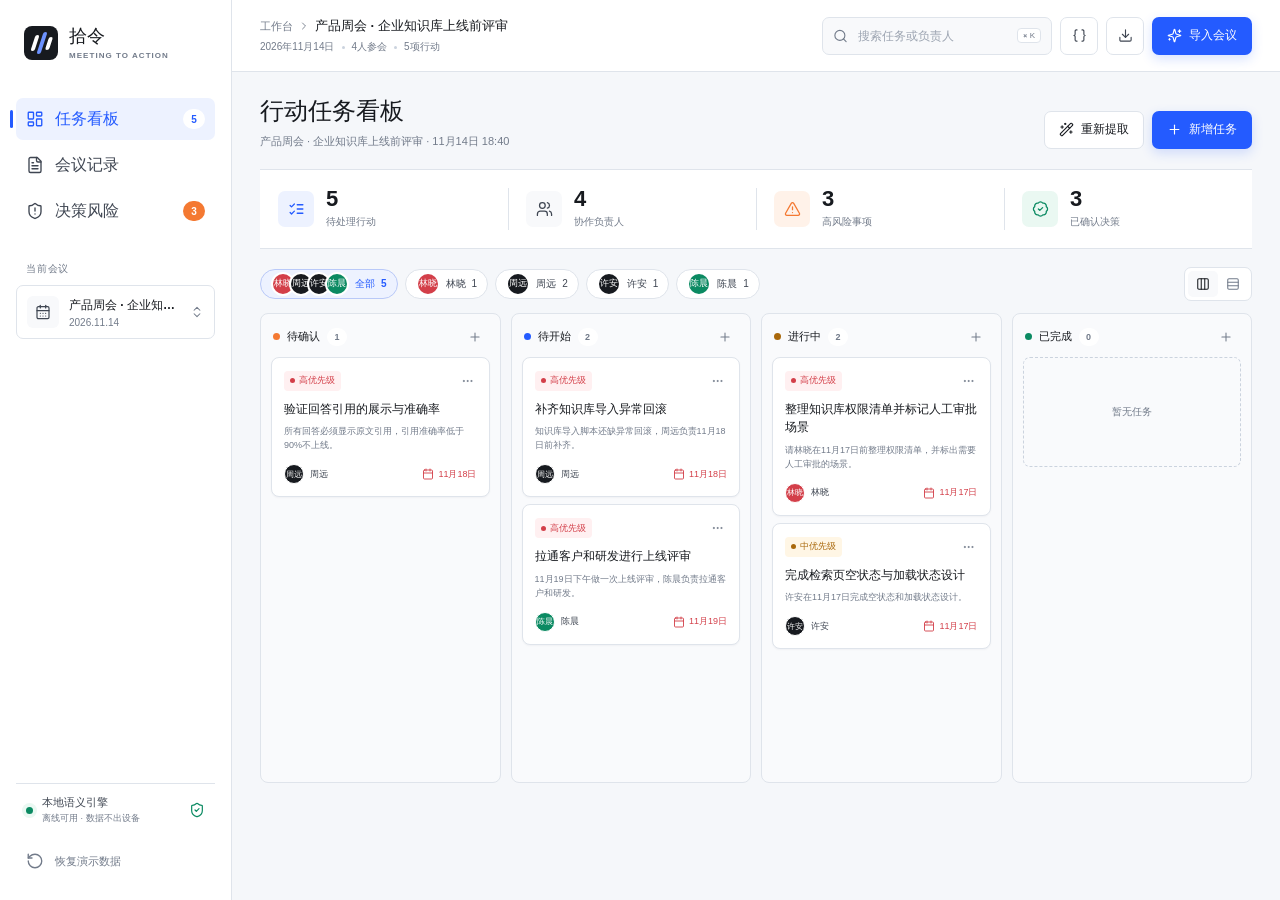
==== shiling_mobile.html @ 6771533a "feat: open source Shiling meeting-to-action demo" ====
<!DOCTYPE html>
<html lang="zh-CN">
<head>
  <meta charset="UTF-8">
  <meta name="viewport" content="width=device-width, initial-scale=1.0">
  <meta name="theme-color" content="#ffffff">
  <link rel="icon" href="data:,">
  <title>拾令 · 会议任务闭环</title>
  <style>
:root {
  --ink: #171a1f;
  --ink-soft: #3f4652;
  --muted: #727b8a;
  --line: #dfe4eb;
  --line-strong: #cbd3de;
  --paper: #ffffff;
  --canvas: #f5f7fa;
  --soft: #f8f9fb;
  --blue: #245bff;
  --blue-dark: #1645d6;
  --blue-soft: #edf2ff;
  --orange: #f47932;
  --orange-soft: #fff2e9;
  --green: #0b8a62;
  --green-soft: #eaf8f2;
  --red: #d33f49;
  --red-soft: #fff0f1;
  --amber: #a9680b;
  --amber-soft: #fff6e5;
  --shadow-sm: 0 1px 2px rgba(18, 24, 40, 0.04);
  --shadow-md: 0 12px 32px rgba(18, 24, 40, 0.10);
  --shadow-lg: 0 24px 64px rgba(18, 24, 40, 0.16);
  --radius: 8px;
  --sidebar-width: 232px;
  --topbar-height: 72px;
  font-family: "Microsoft YaHei UI", "Microsoft YaHei", "Segoe UI", sans-serif;
  color: var(--ink);
  background: var(--canvas);
  font-synthesis: none;
}

* {
  box-sizing: border-box;
}

html {
  min-width: 320px;
  background: var(--canvas);
}

body {
  margin: 0;
  min-height: 100vh;
  background: var(--canvas);
  color: var(--ink);
  overflow-x: hidden;
}

button,
input,
textarea,
select {
  font: inherit;
}

button {
  color: inherit;
}

button,
[draggable="true"] {
  -webkit-tap-highlight-color: transparent;
}

button:focus-visible,
input:focus-visible,
textarea:focus-visible,
select:focus-visible,
[tabindex]:focus-visible {
  outline: 3px solid rgba(36, 91, 255, 0.2);
  outline-offset: 2px;
}

svg {
  display: block;
  width: 18px;
  height: 18px;
  stroke-width: 1.8;
}

.app-shell {
  min-height: 100vh;
  display: grid;
  grid-template-columns: var(--sidebar-width) minmax(0, 1fr);
}

.sidebar {
  position: sticky;
  top: 0;
  z-index: 20;
  display: flex;
  flex-direction: column;
  height: 100vh;
  padding: 22px 16px 18px;
  background: var(--paper);
  border-right: 1px solid var(--line);
}

.brand {
  display: flex;
  align-items: center;
  gap: 11px;
  min-height: 42px;
  padding: 0 8px;
  animation: fade-rise 440ms ease both;
}

.brand strong {
  display: block;
  font-size: 18px;
  line-height: 1.2;
}

.brand small {
  display: block;
  margin-top: 3px;
  color: var(--muted);
  font-size: 8px;
  font-weight: 700;
  letter-spacing: 0.13em;
}

.brand-mark {
  position: relative;
  width: 34px;
  height: 34px;
  border-radius: 8px;
  background: var(--ink);
  overflow: hidden;
  flex: 0 0 34px;
}

.brand-mark span {
  position: absolute;
  display: block;
  width: 4px;
  border-radius: 2px;
  background: var(--paper);
  transform: skewX(-18deg);
}

.brand-mark span:nth-child(1) {
  left: 9px;
  top: 9px;
  height: 16px;
}

.brand-mark span:nth-child(2) {
  left: 16px;
  top: 6px;
  height: 22px;
  background: #6c92ff;
}

.brand-mark span:nth-child(3) {
  left: 23px;
  top: 11px;
  height: 13px;
}

.brand-mark.small {
  width: 28px;
  height: 28px;
  flex-basis: 28px;
}

.brand-mark.small span {
  width: 3px;
}

.brand-mark.small span:nth-child(1) {
  left: 7px;
  top: 7px;
  height: 14px;
}

.brand-mark.small span:nth-child(2) {
  left: 13px;
  top: 5px;
  height: 18px;
}

.brand-mark.small span:nth-child(3) {
  left: 19px;
  top: 9px;
  height: 11px;
}

.primary-nav {
  display: grid;
  gap: 4px;
  margin-top: 34px;
}

.nav-item,
.sidebar-action {
  position: relative;
  display: flex;
  align-items: center;
  gap: 11px;
  width: 100%;
  min-height: 42px;
  padding: 0 10px;
  border: 0;
  border-radius: 7px;
  background: transparent;
  color: var(--ink-soft);
  cursor: pointer;
  text-align: left;
  transition: background 160ms ease, color 160ms ease, transform 160ms ease;
  animation: fade-rise 440ms ease both;
}

.nav-item:nth-child(1) {
  animation-delay: 40ms;
}

.nav-item:nth-child(2) {
  animation-delay: 80ms;
}

.nav-item:nth-child(3) {
  animation-delay: 120ms;
}

.nav-item:hover,
.sidebar-action:hover {
  color: var(--ink);
  background: var(--soft);
}

.nav-item:active,
.sidebar-action:active {
  transform: scale(0.985);
}

.nav-item.is-active {
  color: var(--blue);
  background: var(--blue-soft);
  font-weight: 700;
}

.nav-item.is-active::before {
  content: "";
  position: absolute;
  left: -6px;
  top: 12px;
  bottom: 12px;
  width: 3px;
  border-radius: 2px;
  background: var(--blue);
}

.nav-count,
.nav-alert {
  margin-left: auto;
  min-width: 22px;
  height: 20px;
  padding: 0 6px;
  border-radius: 10px;
  display: grid;
  place-items: center;
  font-size: 10px;
  font-weight: 700;
}

.nav-count {
  background: var(--paper);
  color: var(--blue);
}

.nav-alert {
  color: var(--paper);
  background: var(--orange);
}

.nav-alert:empty,
.nav-alert[data-empty="true"] {
  display: none;
}

.sidebar-section {
  margin-top: 30px;
  animation: fade-rise 480ms 150ms ease both;
}

.section-label {
  padding: 0 10px;
  margin-bottom: 9px;
  color: var(--muted);
  font-size: 10px;
  font-weight: 700;
  letter-spacing: 0.08em;
}

.meeting-switcher {
  display: grid;
  grid-template-columns: auto minmax(0, 1fr) auto;
  align-items: center;
  gap: 10px;
  width: 100%;
  padding: 10px;
  border: 1px solid var(--line);
  border-radius: 7px;
  background: var(--paper);
  cursor: pointer;
  text-align: left;
  transition: border-color 160ms ease, box-shadow 160ms ease, transform 160ms ease;
}

.meeting-switcher:hover {
  border-color: var(--line-strong);
  box-shadow: var(--shadow-sm);
}

.meeting-switcher:active {
  transform: scale(0.985);
}

.meeting-switcher > svg {
  width: 14px;
  color: var(--muted);
}

.meeting-icon {
  display: grid;
  place-items: center;
  width: 32px;
  height: 32px;
  border-radius: 6px;
  background: var(--soft);
  color: var(--ink-soft);
}

.meeting-icon svg {
  width: 16px;
}

.meeting-switcher-copy {
  min-width: 0;
}

.meeting-switcher-copy strong,
.meeting-switcher-copy small {
  display: block;
  overflow: hidden;
  text-overflow: ellipsis;
  white-space: nowrap;
}

.meeting-switcher-copy strong {
  font-size: 12px;
}

.meeting-switcher-copy small {
  margin-top: 3px;
  color: var(--muted);
  font-size: 10px;
}

.sidebar-spacer {
  flex: 1;
}

.engine-status {
  display: grid;
  grid-template-columns: auto minmax(0, 1fr) auto;
  align-items: center;
  gap: 9px;
  padding: 11px 10px;
  border-top: 1px solid var(--line);
  color: var(--ink-soft);
  animation: fade-rise 480ms 190ms ease both;
}

.engine-status strong,
.engine-status small {
  display: block;
}

.engine-status strong {
  font-size: 11px;
}

.engine-status small {
  margin-top: 2px;
  color: var(--muted);
  font-size: 9px;
}

.engine-status > svg {
  width: 16px;
  color: var(--green);
}

.status-light {
  width: 7px;
  height: 7px;
  border-radius: 50%;
  background: var(--green);
  box-shadow: 0 0 0 4px var(--green-soft);
}

.sidebar-action {
  margin-top: 4px;
  color: var(--muted);
  font-size: 11px;
}

.workspace {
  min-width: 0;
  min-height: 100vh;
}

.topbar {
  position: sticky;
  top: 0;
  z-index: 18;
  display: flex;
  align-items: center;
  justify-content: space-between;
  gap: 20px;
  min-height: var(--topbar-height);
  padding: 0 28px;
  background: rgba(255, 255, 255, 0.96);
  border-bottom: 1px solid var(--line);
  backdrop-filter: blur(12px);
}

.mobile-brand {
  display: none;
  align-items: center;
  gap: 8px;
}

.topbar-meeting {
  min-width: 0;
}

.breadcrumb {
  display: flex;
  align-items: center;
  gap: 5px;
  min-width: 0;
  color: var(--muted);
  font-size: 11px;
}

.breadcrumb svg {
  width: 12px;
  height: 12px;
}

.breadcrumb strong {
  overflow: hidden;
  color: var(--ink);
  text-overflow: ellipsis;
  white-space: nowrap;
  font-size: 13px;
}

.meeting-meta {
  display: flex;
  align-items: center;
  gap: 7px;
  margin-top: 5px;
  color: var(--muted);
  font-size: 10px;
}

.meta-dot {
  width: 3px;
  height: 3px;
  border-radius: 50%;
  background: var(--line-strong);
}

.topbar-actions {
  display: flex;
  align-items: center;
  gap: 8px;
  flex: 0 0 auto;
}

.search-field {
  display: flex;
  align-items: center;
  gap: 8px;
  width: 230px;
  height: 38px;
  padding: 0 10px;
  border: 1px solid var(--line);
  border-radius: 7px;
  background: var(--soft);
  color: var(--muted);
  transition: width 180ms ease, border-color 160ms ease, background 160ms ease, box-shadow 160ms ease;
}

.search-field:focus-within {
  width: 270px;
  border-color: #aebfed;
  background: var(--paper);
  box-shadow: 0 0 0 3px rgba(36, 91, 255, 0.08);
}

.search-field svg {
  width: 15px;
  flex: 0 0 15px;
}

.search-field input {
  min-width: 0;
  flex: 1;
  border: 0;
  outline: 0;
  background: transparent;
  color: var(--ink);
  font-size: 12px;
}

.search-field input::placeholder {
  color: #9ca4b1;
}

.search-field kbd {
  padding: 2px 5px;
  border: 1px solid var(--line);
  border-radius: 4px;
  background: var(--paper);
  color: var(--muted);
  font-size: 8px;
  font-family: inherit;
}

.icon-button,
.primary-button,
.secondary-button,
.ghost-button,
.danger-button {
  display: inline-flex;
  align-items: center;
  justify-content: center;
  gap: 7px;
  min-height: 38px;
  border-radius: 7px;
  border: 1px solid transparent;
  cursor: pointer;
  transition: transform 150ms ease, background 160ms ease, color 160ms ease, border-color 160ms ease, box-shadow 160ms ease;
}

.icon-button {
  width: 38px;
  padding: 0;
  border-color: var(--line);
  background: var(--paper);
  color: var(--ink-soft);
}

.icon-button:hover {
  border-color: var(--line-strong);
  background: var(--soft);
}

.primary-button {
  padding: 0 14px;
  background: var(--blue);
  color: var(--paper);
  font-size: 12px;
  font-weight: 700;
  box-shadow: 0 4px 12px rgba(36, 91, 255, 0.18);
}

.primary-button:hover {
  background: var(--blue-dark);
  box-shadow: 0 6px 18px rgba(36, 91, 255, 0.22);
}

.secondary-button {
  padding: 0 14px;
  border-color: var(--line);
  background: var(--paper);
  color: var(--ink);
  font-size: 12px;
  font-weight: 700;
}

.secondary-button:hover {
  border-color: var(--line-strong);
  background: var(--soft);
}

.ghost-button {
  min-height: 34px;
  padding: 0 10px;
  background: transparent;
  color: var(--ink-soft);
  font-size: 11px;
}

.ghost-button:hover {
  background: var(--soft);
}

.danger-button {
  min-height: 34px;
  padding: 0 12px;
  border-color: #f0c9cd;
  background: var(--red-soft);
  color: var(--red);
  font-size: 11px;
  font-weight: 700;
}

.danger-button:hover {
  border-color: #e7aeb4;
}

.icon-button:active,
.primary-button:active,
.secondary-button:active,
.ghost-button:active,
.danger-button:active {
  transform: scale(0.96);
}

.icon-button svg,
.primary-button svg,
.secondary-button svg,
.ghost-button svg,
.danger-button svg {
  width: 15px;
  height: 15px;
}

.content {
  min-width: 0;
  padding: 24px 28px 38px;
}

.view {
  animation: view-enter 280ms ease both;
}

.page-heading {
  display: flex;
  align-items: flex-end;
  justify-content: space-between;
  gap: 18px;
  margin-bottom: 20px;
}

.page-title-group h1 {
  margin: 0;
  font-size: 24px;
  line-height: 1.28;
  letter-spacing: 0;
}

.page-title-group p {
  margin: 7px 0 0;
  color: var(--muted);
  font-size: 11px;
}

.page-actions {
  display: flex;
  align-items: center;
  gap: 8px;
}

.metrics-strip {
  display: grid;
  grid-template-columns: repeat(4, minmax(0, 1fr));
  margin-bottom: 18px;
  border-top: 1px solid var(--line);
  border-bottom: 1px solid var(--line);
  background: var(--paper);
  animation: fade-rise 360ms 40ms ease both;
}

.metric {
  position: relative;
  display: grid;
  grid-template-columns: auto minmax(0, 1fr);
  align-items: center;
  gap: 12px;
  min-height: 78px;
  padding: 14px 18px;
}

.metric + .metric::before {
  content: "";
  position: absolute;
  top: 18px;
  bottom: 18px;
  left: 0;
  width: 1px;
  background: var(--line);
}

.metric-icon {
  display: grid;
  place-items: center;
  width: 36px;
  height: 36px;
  border-radius: 7px;
  background: var(--soft);
  color: var(--ink-soft);
}

.metric-icon.blue {
  background: var(--blue-soft);
  color: var(--blue);
}

.metric-icon.orange {
  background: var(--orange-soft);
  color: var(--orange);
}

.metric-icon.green {
  background: var(--green-soft);
  color: var(--green);
}

.metric-icon svg {
  width: 17px;
}

.metric-value {
  display: block;
  font-size: 22px;
  line-height: 1;
  font-weight: 800;
}

.metric-label {
  display: block;
  margin-top: 5px;
  color: var(--muted);
  font-size: 10px;
}

.board-toolbar {
  display: flex;
  align-items: center;
  justify-content: space-between;
  gap: 14px;
  min-width: 0;
  margin-bottom: 12px;
  animation: fade-rise 360ms 80ms ease both;
}

.filter-row {
  display: flex;
  flex: 1 1 auto;
  align-items: center;
  gap: 7px;
  min-width: 0;
  width: 100%;
  max-width: 100%;
  overflow-x: auto;
  scrollbar-width: none;
}

.filter-row::-webkit-scrollbar {
  display: none;
}

.filter-chip {
  display: inline-flex;
  align-items: center;
  gap: 6px;
  min-height: 30px;
  padding: 0 10px;
  border: 1px solid var(--line);
  border-radius: 15px;
  background: var(--paper);
  color: var(--ink-soft);
  cursor: pointer;
  font-size: 10px;
  white-space: nowrap;
  transition: background 160ms ease, color 160ms ease, border-color 160ms ease, transform 160ms ease;
}

.filter-chip:hover {
  border-color: var(--line-strong);
  background: var(--soft);
}

.filter-chip.is-active {
  color: var(--blue);
  border-color: #b9c9f8;
  background: var(--blue-soft);
  font-weight: 700;
}

.filter-chip:active {
  transform: scale(0.97);
}

.avatar-stack {
  display: flex;
  align-items: center;
}

.avatar {
  display: inline-grid;
  place-items: center;
  width: 24px;
  height: 24px;
  border: 2px solid var(--paper);
  border-radius: 50%;
  color: var(--paper);
  font-size: 9px;
  font-weight: 800;
  flex: 0 0 24px;
}

.avatar + .avatar {
  margin-left: -6px;
}

.avatar.blue {
  background: var(--blue);
}

.avatar.ink {
  background: var(--ink);
}

.avatar.orange {
  background: var(--orange);
}

.avatar.green {
  background: var(--green);
}

.avatar.red {
  background: var(--red);
}

.toolbar-actions {
  display: flex;
  align-items: center;
  gap: 6px;
}

.mobile-task-search {
  display: none;
  align-items: center;
  gap: 7px;
  width: min(230px, 52vw);
  height: 34px;
  padding: 0 9px;
  border: 1px solid var(--line);
  border-radius: 6px;
  background: var(--paper);
  color: var(--muted);
}

.mobile-task-search svg {
  width: 14px;
  flex: 0 0 14px;
}

.mobile-task-search input {
  min-width: 0;
  width: 100%;
  border: 0;
  outline: 0;
  background: transparent;
  color: var(--ink);
  font-size: 10px;
}

.view-toggle {
  display: inline-flex;
  padding: 3px;
  border: 1px solid var(--line);
  border-radius: 7px;
  background: var(--paper);
}

.view-toggle button {
  display: grid;
  place-items: center;
  width: 30px;
  height: 26px;
  border: 0;
  border-radius: 5px;
  background: transparent;
  color: var(--muted);
  cursor: pointer;
  transition: background 160ms ease, color 160ms ease;
}

.view-toggle button.is-active {
  color: var(--ink);
  background: var(--soft);
}

.view-toggle svg {
  width: 14px;
  height: 14px;
}

.board {
  display: grid;
  grid-template-columns: repeat(4, minmax(220px, 1fr));
  gap: 10px;
  min-height: 470px;
  animation: fade-rise 380ms 100ms ease both;
}

.board.is-compact {
  grid-template-columns: 1fr;
}

.board-column {
  display: flex;
  flex-direction: column;
  min-width: 0;
  min-height: 470px;
  padding: 10px;
  border: 1px solid var(--line);
  border-radius: 8px;
  background: #f9fafc;
  transition: background 160ms ease, border-color 160ms ease, box-shadow 160ms ease;
}

.board-column.is-drop-target {
  border-color: #aebfed;
  background: var(--blue-soft);
  box-shadow: inset 0 0 0 1px #aebfed;
}

.column-head {
  display: flex;
  align-items: center;
  gap: 7px;
  min-height: 30px;
  padding: 0 2px 7px;
}

.column-dot {
  width: 7px;
  height: 7px;
  border-radius: 50%;
  background: var(--muted);
}

.column-dot.backlog {
  background: var(--orange);
}

.column-dot.todo {
  background: var(--blue);
}

.column-dot.doing {
  background: var(--amber);
}

.column-dot.done {
  background: var(--green);
}

.column-head strong {
  font-size: 11px;
}

.column-count {
  display: grid;
  place-items: center;
  min-width: 20px;
  height: 18px;
  padding: 0 5px;
  border-radius: 9px;
  background: var(--paper);
  color: var(--muted);
  font-size: 9px;
  font-weight: 700;
}

.column-add {
  display: grid;
  place-items: center;
  width: 26px;
  height: 26px;
  margin-left: auto;
  border: 0;
  border-radius: 5px;
  background: transparent;
  color: var(--muted);
  cursor: pointer;
  transition: background 160ms ease, color 160ms ease, transform 160ms ease;
}

.column-add:hover {
  color: var(--ink);
  background: var(--paper);
}

.column-add:active {
  transform: scale(0.92);
}

.column-add svg {
  width: 14px;
}

.task-list {
  display: grid;
  align-content: start;
  gap: 7px;
  min-height: 80px;
  flex: 1;
}

.task-card {
  position: relative;
  padding: 12px;
  border: 1px solid var(--line);
  border-radius: 8px;
  background: var(--paper);
  box-shadow: var(--shadow-sm);
  cursor: pointer;
  transition: transform 170ms ease, box-shadow 170ms ease, border-color 170ms ease, opacity 170ms ease;
  animation: task-in 260ms ease both;
}

.task-card:nth-child(2) {
  animation-delay: 35ms;
}

.task-card:nth-child(3) {
  animation-delay: 70ms;
}

.task-card:nth-child(4) {
  animation-delay: 105ms;
}

.task-card:hover {
  transform: translateY(-2px);
  border-color: #c5cfdd;
  box-shadow: 0 8px 20px rgba(18, 24, 40, 0.08);
}

.task-card:active {
  transform: scale(0.99);
}

.task-card.is-dragging {
  opacity: 0.4;
  transform: rotate(1deg) scale(0.985);
}

.task-card.is-done .task-title {
  color: var(--muted);
  text-decoration: line-through;
}

.task-topline {
  display: flex;
  align-items: center;
  justify-content: space-between;
  gap: 8px;
  margin-bottom: 8px;
}

.priority {
  display: inline-flex;
  align-items: center;
  gap: 4px;
  min-height: 20px;
  padding: 0 6px;
  border-radius: 4px;
  font-size: 9px;
  font-weight: 700;
}

.priority::before {
  content: "";
  width: 5px;
  height: 5px;
  border-radius: 50%;
  background: currentColor;
}

.priority.high {
  color: var(--red);
  background: var(--red-soft);
}

.priority.medium {
  color: var(--amber);
  background: var(--amber-soft);
}

.priority.low {
  color: var(--muted);
  background: var(--soft);
}

.task-menu {
  display: grid;
  place-items: center;
  width: 22px;
  height: 22px;
  border: 0;
  border-radius: 4px;
  background: transparent;
  color: var(--muted);
  cursor: pointer;
}

.task-menu:hover {
  background: var(--soft);
  color: var(--ink);
}

.task-menu svg {
  width: 13px;
}

.task-title {
  margin: 0;
  color: var(--ink);
  font-size: 12px;
  line-height: 1.55;
  font-weight: 700;
  transition: color 160ms ease;
}

.task-source {
  display: -webkit-box;
  overflow: hidden;
  margin: 7px 0 0;
  color: var(--muted);
  font-size: 9px;
  line-height: 1.55;
  -webkit-box-orient: vertical;
  -webkit-line-clamp: 2;
}

.task-footer {
  display: flex;
  align-items: center;
  justify-content: space-between;
  gap: 8px;
  margin-top: 11px;
}

.task-owner {
  display: inline-flex;
  align-items: center;
  gap: 6px;
  min-width: 0;
  color: var(--ink-soft);
  font-size: 9px;
  white-space: nowrap;
}

.task-owner .avatar {
  width: 20px;
  height: 20px;
  flex-basis: 20px;
  border-width: 1px;
  font-size: 8px;
}

.task-due {
  display: inline-flex;
  align-items: center;
  gap: 4px;
  color: var(--muted);
  font-size: 9px;
  white-space: nowrap;
}

.task-due.is-overdue {
  color: var(--red);
}

.task-due svg {
  width: 12px;
  height: 12px;
}

.empty-column {
  display: grid;
  place-items: center;
  min-height: 110px;
  padding: 16px;
  border: 1px dashed var(--line-strong);
  border-radius: 7px;
  color: var(--muted);
  font-size: 10px;
  text-align: center;
  transition: background 160ms ease, border-color 160ms ease;
}

.board-column.is-drop-target .empty-column {
  border-color: #9eb2ec;
  background: rgba(255, 255, 255, 0.62);
}

.meeting-layout {
  display: grid;
  grid-template-columns: minmax(0, 1.4fr) minmax(300px, 0.72fr);
  gap: 18px;
}

.record-panel,
.extract-panel,
.risk-panel {
  border: 1px solid var(--line);
  border-radius: 8px;
  background: var(--paper);
}

.record-panel {
  overflow: hidden;
}

.panel-head {
  display: flex;
  align-items: center;
  justify-content: space-between;
  gap: 12px;
  min-height: 54px;
  padding: 0 16px;
  border-bottom: 1px solid var(--line);
}

.panel-title {
  display: flex;
  align-items: center;
  gap: 8px;
  font-size: 12px;
  font-weight: 800;
}

.panel-title svg {
  width: 15px;
  color: var(--blue);
}

.panel-subtitle {
  color: var(--muted);
  font-size: 9px;
}

.transcript {
  max-height: 620px;
  overflow: auto;
  padding: 18px 20px 26px;
  scrollbar-color: #cfd6e2 transparent;
}

.transcript-line {
  position: relative;
  display: grid;
  grid-template-columns: 62px minmax(0, 1fr);
  gap: 14px;
  padding: 10px 0;
  border-bottom: 1px solid #eef1f5;
  animation: fade-rise 280ms ease both;
}

.transcript-line:last-child {
  border-bottom: 0;
}

.speaker {
  color: var(--blue);
  font-size: 10px;
  font-weight: 800;
}

.transcript-text {
  margin: 0;
  color: var(--ink-soft);
  font-size: 11px;
  line-height: 1.75;
}

.transcript-text mark {
  padding: 1px 3px;
  border-radius: 3px;
  background: var(--amber-soft);
  color: var(--ink);
}

.extract-stack {
  display: grid;
  gap: 12px;
}

.meeting-list {
  display: grid;
  gap: 8px;
}

.meeting-option {
  display: grid;
  grid-template-columns: auto minmax(0, 1fr) auto;
  align-items: center;
  gap: 11px;
  width: 100%;
  padding: 12px;
  border: 1px solid var(--line);
  border-radius: 7px;
  background: var(--paper);
  color: var(--ink);
  cursor: pointer;
  text-align: left;
  transition: border-color 160ms ease, background 160ms ease, transform 160ms ease;
}

.meeting-option:hover {
  border-color: #bdc9df;
  background: var(--soft);
}

.meeting-option:active {
  transform: scale(0.99);
}

.meeting-option.is-active {
  border-color: #b9c9f8;
  background: var(--blue-soft);
}

.meeting-option-icon {
  display: grid;
  place-items: center;
  width: 34px;
  height: 34px;
  border-radius: 7px;
  background: var(--soft);
  color: var(--ink-soft);
}

.meeting-option.is-active .meeting-option-icon {
  background: var(--paper);
  color: var(--blue);
}

.meeting-option-icon svg {
  width: 16px;
}

.meeting-option-copy {
  min-width: 0;
}

.meeting-option-copy strong,
.meeting-option-copy small {
  display: block;
}

.meeting-option-copy strong {
  overflow: hidden;
  font-size: 11px;
  text-overflow: ellipsis;
  white-space: nowrap;
}

.meeting-option-copy small {
  margin-top: 4px;
  color: var(--muted);
  font-size: 9px;
}

.meeting-option-count {
  color: var(--muted);
  font-size: 9px;
  white-space: nowrap;
}

.modal-loading {
  display: grid;
  place-items: center;
  min-height: 150px;
  color: var(--muted);
  font-size: 10px;
}

.modal-loading svg {
  width: 20px;
  height: 20px;
  margin-bottom: 8px;
  animation: spin 900ms linear infinite;
}

@keyframes spin {
  to {
    transform: rotate(360deg);
  }
}

.extract-panel {
  overflow: hidden;
}

.extract-list {
  display: grid;
  gap: 0;
}

.extract-item {
  display: grid;
  grid-template-columns: auto minmax(0, 1fr);
  gap: 10px;
  padding: 12px 14px;
  border-bottom: 1px solid #edf0f4;
}

.extract-item:last-child {
  border-bottom: 0;
}

.extract-icon {
  display: grid;
  place-items: center;
  width: 26px;
  height: 26px;
  border-radius: 6px;
  background: var(--soft);
  color: var(--ink-soft);
}

.extract-icon.decision {
  background: var(--blue-soft);
  color: var(--blue);
}

.extract-icon.risk {
  background: var(--orange-soft);
  color: var(--orange);
}

.extract-icon svg {
  width: 14px;
}

.extract-item strong {
  display: block;
  font-size: 10px;
  line-height: 1.55;
}

.extract-item p {
  margin: 4px 0 0;
  color: var(--muted);
  font-size: 9px;
  line-height: 1.55;
}

.risk-grid {
  display: grid;
  grid-template-columns: minmax(0, 1fr) minmax(0, 1fr);
  gap: 18px;
}

.risk-panel {
  overflow: hidden;
}

.risk-list,
.decision-list {
  display: grid;
  gap: 0;
}

.risk-entry,
.decision-entry {
  position: relative;
  padding: 15px 16px 15px 19px;
  border-bottom: 1px solid #edf0f4;
  animation: fade-rise 280ms ease both;
}

.risk-entry:last-child,
.decision-entry:last-child {
  border-bottom: 0;
}

.risk-entry::before,
.decision-entry::before {
  content: "";
  position: absolute;
  left: 0;
  top: 16px;
  bottom: 16px;
  width: 3px;
  border-radius: 2px;
  background: var(--line-strong);
}

.risk-entry.high::before {
  background: var(--red);
}

.risk-entry.medium::before {
  background: var(--orange);
}

.decision-entry::before {
  background: var(--blue);
}

.entry-top {
  display: flex;
  align-items: center;
  justify-content: space-between;
  gap: 10px;
}

.entry-top strong {
  font-size: 11px;
  line-height: 1.55;
}

.severity {
  flex: 0 0 auto;
  padding: 2px 6px;
  border-radius: 4px;
  font-size: 8px;
  font-weight: 800;
}

.severity.high {
  color: var(--red);
  background: var(--red-soft);
}

.severity.medium {
  color: var(--orange);
  background: var(--orange-soft);
}

.entry-source {
  margin: 7px 0 0;
  color: var(--muted);
  font-size: 9px;
  line-height: 1.6;
}

.entry-actions {
  display: flex;
  gap: 6px;
  margin-top: 9px;
}

.entry-actions .ghost-button {
  min-height: 28px;
  border: 1px solid var(--line);
  background: var(--paper);
  font-size: 9px;
}

.entry-actions .ghost-button:hover {
  border-color: var(--line-strong);
  background: var(--soft);
}

.modal-backdrop {
  position: fixed;
  inset: 0;
  z-index: 100;
  display: grid;
  place-items: center;
  padding: 18px;
  background: rgba(17, 22, 31, 0.46);
  backdrop-filter: blur(5px);
  animation: backdrop-in 180ms ease both;
}

.modal-backdrop.is-closing {
  animation: backdrop-out 160ms ease both;
}

.modal {
  width: min(720px, 100%);
  max-height: min(86vh, 820px);
  overflow: hidden;
  border: 1px solid var(--line);
  border-radius: 9px;
  background: var(--paper);
  box-shadow: var(--shadow-lg);
  animation: modal-in 240ms cubic-bezier(0.2, 0.8, 0.2, 1) both;
}

.modal.is-closing {
  animation: modal-out 150ms ease both;
}

.modal.small {
  width: min(520px, 100%);
}

.modal-head {
  display: flex;
  align-items: flex-start;
  justify-content: space-between;
  gap: 16px;
  padding: 20px 22px 16px;
  border-bottom: 1px solid var(--line);
}

.modal-head h2 {
  margin: 0;
  font-size: 17px;
  line-height: 1.35;
}

.modal-head p {
  margin: 6px 0 0;
  color: var(--muted);
  font-size: 10px;
  line-height: 1.55;
}

.modal-close {
  display: grid;
  place-items: center;
  width: 32px;
  height: 32px;
  border: 0;
  border-radius: 6px;
  background: var(--soft);
  color: var(--muted);
  cursor: pointer;
  transition: background 160ms ease, color 160ms ease, transform 160ms ease;
}

.modal-close:hover {
  color: var(--ink);
  background: #eef1f5;
}

.modal-close:active {
  transform: scale(0.92);
}

.modal-close svg {
  width: 16px;
}

.modal-body {
  max-height: calc(min(86vh, 820px) - 150px);
  overflow: auto;
  padding: 20px 22px;
}

.modal-foot {
  display: flex;
  align-items: center;
  justify-content: space-between;
  gap: 12px;
  padding: 14px 22px;
  border-top: 1px solid var(--line);
  background: #fbfcfd;
}

.modal-foot-actions {
  display: flex;
  align-items: center;
  gap: 8px;
}

.editor-grid {
  display: grid;
  grid-template-columns: repeat(2, minmax(0, 1fr));
  gap: 14px;
}

.field {
  display: grid;
  gap: 7px;
}

.field.full {
  grid-column: 1 / -1;
}

.field label,
.field-label {
  color: var(--ink-soft);
  font-size: 10px;
  font-weight: 700;
}

.field input,
.field select,
.field textarea {
  width: 100%;
  border: 1px solid var(--line);
  border-radius: 6px;
  background: var(--paper);
  color: var(--ink);
  font-size: 12px;
  transition: border-color 160ms ease, box-shadow 160ms ease, background 160ms ease;
}

.field input,
.field select {
  height: 40px;
  padding: 0 10px;
}

.field textarea {
  min-height: 100px;
  padding: 10px;
  resize: vertical;
  line-height: 1.65;
}

.field input:hover,
.field select:hover,
.field textarea:hover {
  border-color: var(--line-strong);
}

.field input:focus,
.field select:focus,
.field textarea:focus {
  border-color: #aebfed;
  outline: 0;
  box-shadow: 0 0 0 3px rgba(36, 91, 255, 0.08);
}

.import-dropzone {
  position: relative;
  display: grid;
  place-items: center;
  min-height: 90px;
  padding: 14px;
  border: 1px dashed var(--line-strong);
  border-radius: 7px;
  background: var(--soft);
  color: var(--muted);
  text-align: center;
  cursor: pointer;
  transition: background 160ms ease, border-color 160ms ease;
}

.import-dropzone:hover,
.import-dropzone.is-dragover {
  border-color: #9eb2ec;
  background: var(--blue-soft);
}

.import-dropzone input {
  position: absolute;
  inset: 0;
  width: 100%;
  height: 100%;
  opacity: 0;
  cursor: pointer;
}

.import-dropzone svg {
  width: 20px;
  height: 20px;
  margin: 0 auto 7px;
  color: var(--blue);
}

.import-dropzone strong {
  display: block;
  color: var(--ink);
  font-size: 11px;
}

.import-dropzone small {
  display: block;
  margin-top: 4px;
  font-size: 9px;
}

.transcript-input {
  min-height: 260px !important;
  background: #fbfcfd !important;
  font-family: "Microsoft YaHei UI", "Microsoft YaHei", sans-serif !important;
  font-size: 11px !important;
  line-height: 1.75 !important;
}

.processing {
  display: grid;
  gap: 10px;
  padding: 18px 0 4px;
}

.processing-step {
  display: flex;
  align-items: center;
  gap: 10px;
  color: var(--muted);
  font-size: 10px;
  opacity: 0.4;
  transform: translateY(4px);
  transition: opacity 180ms ease, transform 180ms ease, color 180ms ease;
}

.processing-step.is-active,
.processing-step.is-complete {
  opacity: 1;
  transform: translateY(0);
}

.processing-step.is-active {
  color: var(--blue);
}

.processing-step.is-complete {
  color: var(--green);
}

.processing-dot {
  display: grid;
  place-items: center;
  width: 20px;
  height: 20px;
  border: 1px solid currentColor;
  border-radius: 50%;
  flex: 0 0 20px;
}

.processing-dot svg {
  width: 12px;
}

.processing-step.is-active .processing-dot {
  animation: pulse-ring 1.1s ease-in-out infinite;
}

.toast-region {
  position: fixed;
  right: 20px;
  bottom: 20px;
  z-index: 140;
  display: grid;
  gap: 8px;
  pointer-events: none;
}

.toast {
  display: flex;
  align-items: center;
  gap: 9px;
  min-width: 240px;
  max-width: 360px;
  padding: 11px 13px;
  border: 1px solid var(--line);
  border-radius: 7px;
  background: var(--ink);
  color: var(--paper);
  box-shadow: var(--shadow-md);
  font-size: 11px;
  animation: toast-in 220ms ease both;
}

.toast.is-closing {
  animation: toast-out 170ms ease both;
}

.toast svg {
  width: 15px;
  color: #8fe0c1;
  flex: 0 0 15px;
}

.mobile-nav {
  display: none;
}

.icon-fallback {
  display: inline-block;
  width: 16px;
  height: 16px;
  border: 1px solid currentColor;
  border-radius: 3px;
}

@keyframes view-enter {
  from {
    opacity: 0;
    transform: translateY(8px);
  }
  to {
    opacity: 1;
    transform: translateY(0);
  }
}

@keyframes fade-rise {
  from {
    opacity: 0;
    transform: translateY(6px);
  }
  to {
    opacity: 1;
    transform: translateY(0);
  }
}

@keyframes task-in {
  from {
    opacity: 0;
    transform: translateY(7px) scale(0.99);
  }
  to {
    opacity: 1;
    transform: translateY(0) scale(1);
  }
}

@keyframes modal-in {
  from {
    opacity: 0;
    transform: translateY(14px) scale(0.985);
  }
  to {
    opacity: 1;
    transform: translateY(0) scale(1);
  }
}

@keyframes modal-out {
  from {
    opacity: 1;
    transform: translateY(0) scale(1);
  }
  to {
    opacity: 0;
    transform: translateY(8px) scale(0.99);
  }
}

@keyframes backdrop-in {
  from {
    opacity: 0;
  }
  to {
    opacity: 1;
  }
}

@keyframes backdrop-out {
  from {
    opacity: 1;
  }
  to {
    opacity: 0;
  }
}

@keyframes toast-in {
  from {
    opacity: 0;
    transform: translateY(8px);
  }
  to {
    opacity: 1;
    transform: translateY(0);
  }
}

@keyframes toast-out {
  from {
    opacity: 1;
    transform: translateY(0);
  }
  to {
    opacity: 0;
    transform: translateY(7px);
  }
}

@keyframes pulse-ring {
  0%,
  100% {
    box-shadow: 0 0 0 0 rgba(36, 91, 255, 0.12);
  }
  50% {
    box-shadow: 0 0 0 5px rgba(36, 91, 255, 0.08);
  }
}

@media (max-width: 1180px) {
  :root {
    --sidebar-width: 210px;
  }

  .topbar {
    padding: 0 20px;
  }

  .content {
    padding: 20px;
  }

  .search-field {
    width: 190px;
  }

  .search-field:focus-within {
    width: 220px;
  }

  .board {
    grid-template-columns: repeat(4, minmax(200px, 1fr));
    overflow-x: auto;
    padding-bottom: 8px;
  }
}

@media (max-width: 900px) {
  body {
    padding-bottom: 66px;
  }

  .app-shell {
    display: block;
  }

  .sidebar {
    display: none;
  }

  .workspace {
    min-height: calc(100vh - 66px);
  }

  .topbar {
    min-height: 62px;
    padding: 10px 16px;
    flex-wrap: wrap;
  }

  .mobile-brand {
    display: flex;
  }

  .topbar-meeting {
    order: 3;
    width: 100%;
  }

  .breadcrumb span,
  .breadcrumb > svg {
    display: none;
  }

  .breadcrumb strong {
    font-size: 11px;
  }

  .meeting-meta {
    margin-top: 3px;
  }

  .topbar-actions {
    margin-left: auto;
  }

  .search-field {
    display: none;
  }

  .topbar-actions .icon-button {
    display: none;
  }

  .topbar-actions .primary-button {
    min-height: 34px;
    padding: 0 11px;
  }

  .content {
    padding: 18px 16px 30px;
  }

  .page-heading {
    align-items: flex-start;
    flex-direction: column;
    margin-bottom: 16px;
  }

  .page-title-group h1 {
    font-size: 20px;
  }

  .metrics-strip {
    grid-template-columns: repeat(2, minmax(0, 1fr));
  }

  .metric:nth-child(3)::before {
    display: none;
  }

  .metric:nth-child(n + 3) {
    border-top: 1px solid var(--line);
  }

  .metric {
    min-height: 68px;
    padding: 12px 14px;
  }

  .board {
    display: flex;
    gap: 10px;
    min-height: 430px;
    margin-right: -16px;
    padding-right: 16px;
    overflow-x: auto;
    scroll-snap-type: x proximity;
  }

  .board-column {
    min-width: min(78vw, 300px);
    min-height: 430px;
    scroll-snap-align: start;
  }

  .meeting-layout,
  .risk-grid {
    grid-template-columns: 1fr;
  }

  .transcript {
    max-height: none;
  }

  .mobile-nav {
    position: fixed;
    left: 0;
    right: 0;
    bottom: 0;
    z-index: 60;
    display: grid;
    grid-template-columns: repeat(4, 1fr);
    height: 66px;
    padding: 7px 10px calc(7px + env(safe-area-inset-bottom));
    border-top: 1px solid var(--line);
    background: rgba(255, 255, 255, 0.97);
    backdrop-filter: blur(12px);
  }

  .mobile-nav button {
    display: grid;
    place-items: center;
    align-content: center;
    gap: 3px;
    border: 0;
    border-radius: 6px;
    background: transparent;
    color: var(--muted);
    font-size: 9px;
    transition: background 160ms ease, color 160ms ease, transform 160ms ease;
  }

  .mobile-nav button.is-active {
    color: var(--blue);
    background: var(--blue-soft);
    font-weight: 700;
  }

  .mobile-nav button:active {
    transform: scale(0.94);
  }

  .mobile-nav svg {
    width: 18px;
    height: 18px;
  }

  .modal-backdrop {
    align-items: end;
    padding: 0;
  }

  .modal {
    width: 100%;
    max-height: 92vh;
    border-radius: 10px 10px 0 0;
    animation-name: sheet-in;
  }

  .modal.is-closing {
    animation-name: sheet-out;
  }

  .modal-body {
    max-height: calc(92vh - 146px);
  }

  .editor-grid {
    grid-template-columns: 1fr;
  }

  .field.full {
    grid-column: auto;
  }

  .modal-foot {
    flex-wrap: wrap;
  }

  .toast-region {
    left: 14px;
    right: 14px;
    bottom: 78px;
  }

  .toast {
    min-width: 0;
    max-width: none;
    width: 100%;
  }
}

@media (max-width: 560px) {
  .topbar-actions .primary-button span {
    display: none;
  }

  .topbar-actions .primary-button {
    width: 36px;
    padding: 0;
  }

  .meeting-meta span:nth-of-type(n + 3),
  .meeting-meta .meta-dot:nth-of-type(n + 2) {
    display: none;
  }

  .page-actions {
    width: 100%;
    overflow-x: auto;
  }

  .metrics-strip {
    margin-left: -4px;
    margin-right: -4px;
  }

  .metric {
    gap: 9px;
    padding: 11px 10px;
  }

  .metric-icon {
    width: 31px;
    height: 31px;
  }

  .metric-value {
    font-size: 19px;
  }

  .board-toolbar {
    align-items: flex-start;
    flex-direction: column;
  }

  .toolbar-actions {
    width: 100%;
    justify-content: space-between;
  }

  .mobile-task-search {
    display: flex;
  }

  .transcript {
    padding: 14px;
  }

  .transcript-line {
    grid-template-columns: 48px minmax(0, 1fr);
    gap: 10px;
  }

  .modal-head,
  .modal-body,
  .modal-foot {
    padding-left: 16px;
    padding-right: 16px;
  }

  .modal-foot {
    align-items: stretch;
    flex-direction: column-reverse;
  }

  .modal-foot-actions {
    justify-content: flex-end;
  }
}

@keyframes sheet-in {
  from {
    opacity: 0;
    transform: translateY(24px);
  }
  to {
    opacity: 1;
    transform: translateY(0);
  }
}

@keyframes sheet-out {
  from {
    opacity: 1;
    transform: translateY(0);
  }
  to {
    opacity: 0;
    transform: translateY(18px);
  }
}

@media (prefers-reduced-motion: reduce) {
  *,
  *::before,
  *::after {
    scroll-behavior: auto !important;
    animation-duration: 0.01ms !important;
    animation-iteration-count: 1 !important;
    transition-duration: 0.01ms !important;
  }
}

</style>
</head>
<body>
  <div class="app-shell">
    <aside class="sidebar" aria-label="主导航">
      <div class="brand">
        <div class="brand-mark" aria-hidden="true">
          <span></span>
          <span></span>
          <span></span>
        </div>
        <div>
          <strong>拾令</strong>
          <small>MEETING TO ACTION</small>
        </div>
      </div>

      <nav class="primary-nav">
        <button class="nav-item is-active" type="button" data-view="board">
          <i data-lucide="layout-dashboard" aria-hidden="true"></i>
          <span>任务看板</span>
          <span class="nav-count" id="nav-task-count">0</span>
        </button>
        <button class="nav-item" type="button" data-view="meeting">
          <i data-lucide="file-text" aria-hidden="true"></i>
          <span>会议记录</span>
        </button>
        <button class="nav-item" type="button" data-view="risks">
          <i data-lucide="shield-alert" aria-hidden="true"></i>
          <span>决策风险</span>
          <span class="nav-alert" id="nav-risk-count">0</span>
        </button>
      </nav>

      <div class="sidebar-section">
        <div class="section-label">当前会议</div>
        <button class="meeting-switcher" id="meeting-switcher" type="button">
          <span class="meeting-icon"><i data-lucide="calendar-days" aria-hidden="true"></i></span>
          <span class="meeting-switcher-copy">
            <strong id="sidebar-meeting-title">产品周会</strong>
            <small id="sidebar-meeting-date">2026.11.14</small>
          </span>
          <i data-lucide="chevrons-up-down" aria-hidden="true"></i>
        </button>
      </div>

      <div class="sidebar-spacer"></div>

      <div class="engine-status" title="本地语义引擎，无需联网">
        <span class="status-light"></span>
        <div>
          <strong id="engine-name">本地语义引擎</strong>
          <small id="engine-subtitle">离线可用 · 数据不出设备</small>
        </div>
        <i data-lucide="shield-check" aria-hidden="true"></i>
      </div>

      <button class="sidebar-action" id="reset-demo-btn" type="button">
        <i data-lucide="rotate-ccw" aria-hidden="true"></i>
        <span>恢复演示数据</span>
      </button>
    </aside>

    <main class="workspace">
      <header class="topbar">
        <div class="mobile-brand">
          <div class="brand-mark small" aria-hidden="true">
            <span></span>
            <span></span>
            <span></span>
          </div>
          <strong>拾令</strong>
        </div>

        <div class="topbar-meeting">
          <div class="breadcrumb">
            <span>工作台</span>
            <i data-lucide="chevron-right" aria-hidden="true"></i>
            <strong id="topbar-meeting-title">产品周会 · 企业知识库上线前评审</strong>
          </div>
          <div class="meeting-meta">
            <span id="topbar-meeting-date">2026年11月14日</span>
            <span class="meta-dot"></span>
            <span id="topbar-participant-count">4人参会</span>
            <span class="meta-dot"></span>
            <span id="topbar-task-count">0项行动</span>
          </div>
        </div>

        <div class="topbar-actions">
          <label class="search-field" for="task-search">
            <i data-lucide="search" aria-hidden="true"></i>
            <input id="task-search" type="search" placeholder="搜索任务或负责人" autocomplete="off">
            <kbd>⌘ K</kbd>
          </label>
          <button class="icon-button" id="export-json-btn" type="button" title="导出 JSON" aria-label="导出 JSON">
            <i data-lucide="braces" aria-hidden="true"></i>
          </button>
          <button class="icon-button" id="export-md-btn" type="button" title="导出会议报告" aria-label="导出会议报告">
            <i data-lucide="download" aria-hidden="true"></i>
          </button>
          <button class="primary-button" id="import-meeting-btn" type="button">
            <i data-lucide="sparkles" aria-hidden="true"></i>
            <span>导入会议</span>
          </button>
        </div>
      </header>

      <div class="content" id="content-root"></div>
    </main>
  </div>

  <nav class="mobile-nav" aria-label="移动端导航">
    <button class="is-active" type="button" data-view="board">
      <i data-lucide="layout-dashboard" aria-hidden="true"></i>
      <span>看板</span>
    </button>
    <button type="button" data-view="meeting">
      <i data-lucide="file-text" aria-hidden="true"></i>
      <span>记录</span>
    </button>
    <button type="button" data-view="risks">
      <i data-lucide="shield-alert" aria-hidden="true"></i>
      <span>风险</span>
    </button>
    <button type="button" id="mobile-import-btn">
      <i data-lucide="plus" aria-hidden="true"></i>
      <span>导入</span>
    </button>
  </nav>

  <div class="modal-root" id="modal-root" aria-live="polite"></div>
  <div class="toast-region" id="toast-region" aria-live="polite" aria-atomic="true"></div>

  <template id="icon-fallback-template">
    <span class="icon-fallback" aria-hidden="true"></span>
  </template>

  <script>
/**
 * @license lucide v0.468.0 - ISC
 *
 * This source code is licensed under the ISC license.
 * See the LICENSE file in the root directory of this source tree.
 */

(function(a,n){typeof exports=="object"&&typeof module<"u"?n(exports):typeof define=="function"&&define.amd?define(["exports"],n):(a=typeof globalThis<"u"?globalThis:a||self,n(a.lucide={}))})(this,function(a){"use strict";const n=(t,d,c=[])=>{const p=document.createElementNS("http://www.w3.org/2000/svg",t);return Object.keys(d).forEach(M=>{p.setAttribute(M,String(d[M]))}),c.length&&c.forEach(M=>{const v=n(...M);p.appendChild(v)}),p};var I0=([t,d,c])=>n(t,d,c);const Q$=t=>Array.from(t.attributes).reduce((d,c)=>(d[c.name]=c.value,d),{}),j$=t=>typeof t=="string"?t:!t||!t.class?"":t.class&&typeof t.class=="string"?t.class.split(" "):t.class&&Array.isArray(t.class)?t.class:"",Y$=t=>t.flatMap(j$).map(d=>d.trim()).filter(Boolean).filter((d,c,p)=>p.indexOf(d)===c).join(" "),_$=t=>t.replace(/(\w)(\w*)(_|-|\s*)/g,(d,c,p)=>c.toUpperCase()+p.toLowerCase()),E0=(t,{nameAttr:d,icons:c,attrs:p})=>{const M=t.getAttribute(d);if(M==null)return;const v=_$(M),X$=c[v];if(!X$)return console.warn(`${t.outerHTML} icon name was not found in the provided icons object.`);const N$=Q$(t),[hm,tm,dm]=X$,K$={...tm,"data-lucide":M,...p,...N$},J$=Y$(["lucide",`lucide-${M}`,N$,p]);J$&&Object.assign(K$,{class:J$});const cm=I0([hm,K$,dm]);return t.parentNode?.replaceChild(cm,t)},h={xmlns:"http://www.w3.org/2000/svg",width:24,height:24,viewBox:"0 0 24 24",fill:"none",stroke:"currentColor","stroke-width":2,"stroke-linecap":"round","stroke-linejoin":"round"},x0=["svg",h,[["path",{d:"M3.5 13h6"}],["path",{d:"m2 16 4.5-9 4.5 9"}],["path",{d:"M18 7v9"}],["path",{d:"m14 12 4 4 4-4"}]]],W0=["svg",h,[["path",{d:"M3.5 13h6"}],["path",{d:"m2 16 4.5-9 4.5 9"}],["path",{d:"M18 16V7"}],["path",{d:"m14 11 4-4 4 4"}]]],X0=["svg",h,[["path",{d:"M21 14h-5"}],["path",{d:"M16 16v-3.5a2.5 2.5 0 0 1 5 0V16"}],["path",{d:"M4.5 13h6"}],["path",{d:"m3 16 4.5-9 4.5 9"}]]],N0=["svg",h,[["circle",{cx:"16",cy:"4",r:"1"}],["path",{d:"m18 19 1-7-6 1"}],["path",{d:"m5 8 3-3 5.5 3-2.36 3.5"}],["path",{d:"M4.24 14.5a5 5 0 0 0 6.88 6"}],["path",{d:"M13.76 17.5a5 5 0 0 0-6.88-6"}]]],K0=["svg",h,[["path",{d:"M22 12h-2.48a2 2 0 0 0-1.93 1.46l-2.35 8.36a.25.25 0 0 1-.48 0L9.24 2.18a.25.25 0 0 0-.48 0l-2.35 8.36A2 2 0 0 1 4.49 12H2"}]]],J0=["svg",h,[["path",{d:"M6 12H4a2 2 0 0 1-2-2V5a2 2 0 0 1 2-2h16a2 2 0 0 1 2 2v5a2 2 0 0 1-2 2h-2"}],["path",{d:"M6 8h12"}],["path",{d:"M18.3 17.7a2.5 2.5 0 0 1-3.16 3.83 2.53 2.53 0 0 1-1.14-2V12"}],["path",{d:"M6.6 15.6A2 2 0 1 0 10 17v-5"}]]],Q0=["svg",h,[["path",{d:"M5 17H4a2 2 0 0 1-2-2V5a2 2 0 0 1 2-2h16a2 2 0 0 1 2 2v10a2 2 0 0 1-2 2h-1"}],["path",{d:"m12 15 5 6H7Z"}]]],o=["svg",h,[["circle",{cx:"12",cy:"13",r:"8"}],["path",{d:"M5 3 2 6"}],["path",{d:"m22 6-3-3"}],["path",{d:"M6.38 18.7 4 21"}],["path",{d:"M17.64 18.67 20 21"}],["path",{d:"m9 13 2 2 4-4"}]]],s=["svg",h,[["circle",{cx:"12",cy:"13",r:"8"}],["path",{d:"M5 3 2 6"}],["path",{d:"m22 6-3-3"}],["path",{d:"M6.38 18.7 4 21"}],["path",{d:"M17.64 18.67 20 21"}],["path",{d:"M9 13h6"}]]],j0=["svg",h,[["path",{d:"M6.87 6.87a8 8 0 1 0 11.26 11.26"}],["path",{d:"M19.9 14.25a8 8 0 0 0-9.15-9.15"}],["path",{d:"m22 6-3-3"}],["path",{d:"M6.26 18.67 4 21"}],["path",{d:"m2 2 20 20"}],["path",{d:"M4 4 2 6"}]]],r=["svg",h,[["circle",{cx:"12",cy:"13",r:"8"}],["path",{d:"M5 3 2 6"}],["path",{d:"m22 6-3-3"}],["path",{d:"M6.38 18.7 4 21"}],["path",{d:"M17.64 18.67 20 21"}],["path",{d:"M12 10v6"}],["path",{d:"M9 13h6"}]]],Y0=["svg",h,[["circle",{cx:"12",cy:"13",r:"8"}],["path",{d:"M12 9v4l2 2"}],["path",{d:"M5 3 2 6"}],["path",{d:"m22 6-3-3"}],["path",{d:"M6.38 18.7 4 21"}],["path",{d:"M17.64 18.67 20 21"}]]],_0=["svg",h,[["path",{d:"M11 21c0-2.5 2-2.5 2-5"}],["path",{d:"M16 21c0-2.5 2-2.5 2-5"}],["path",{d:"m19 8-.8 3a1.25 1.25 0 0 1-1.2 1H7a1.25 1.25 0 0 1-1.2-1L5 8"}],["path",{d:"M21 3a1 1 0 0 1 1 1v2a2 2 0 0 1-2 2H4a2 2 0 0 1-2-2V4a1 1 0 0 1 1-1z"}],["path",{d:"M6 21c0-2.5 2-2.5 2-5"}]]],aa=["svg",h,[["rect",{width:"18",height:"18",x:"3",y:"3",rx:"2",ry:"2"}],["polyline",{points:"11 3 11 11 14 8 17 11 17 3"}]]],ha=["svg",h,[["path",{d:"M2 12h20"}],["path",{d:"M10 16v4a2 2 0 0 1-2 2H6a2 2 0 0 1-2-2v-4"}],["path",{d:"M10 8V4a2 2 0 0 0-2-2H6a2 2 0 0 0-2 2v4"}],["path",{d:"M20 16v1a2 2 0 0 1-2 2h-2a2 2 0 0 1-2-2v-1"}],["path",{d:"M14 8V7c0-1.1.9-2 2-2h2a2 2 0 0 1 2 2v1"}]]],ta=["svg",h,[["path",{d:"M12 2v20"}],["path",{d:"M8 10H4a2 2 0 0 1-2-2V6c0-1.1.9-2 2-2h4"}],["path",{d:"M16 10h4a2 2 0 0 0 2-2V6a2 2 0 0 0-2-2h-4"}],["path",{d:"M8 20H7a2 2 0 0 1-2-2v-2c0-1.1.9-2 2-2h1"}],["path",{d:"M16 14h1a2 2 0 0 1 2 2v2a2 2 0 0 1-2 2h-1"}]]],da=["svg",h,[["path",{d:"M17 12H7"}],["path",{d:"M19 18H5"}],["path",{d:"M21 6H3"}]]],ca=["svg",h,[["rect",{width:"6",height:"16",x:"4",y:"2",rx:"2"}],["rect",{width:"6",height:"9",x:"14",y:"9",rx:"2"}],["path",{d:"M22 22H2"}]]],Ma=["svg",h,[["rect",{width:"16",height:"6",x:"2",y:"4",rx:"2"}],["rect",{width:"9",height:"6",x:"9",y:"14",rx:"2"}],["path",{d:"M22 22V2"}]]],pa=["svg",h,[["rect",{width:"6",height:"14",x:"4",y:"5",rx:"2"}],["rect",{width:"6",height:"10",x:"14",y:"7",rx:"2"}],["path",{d:"M17 22v-5"}],["path",{d:"M17 7V2"}],["path",{d:"M7 22v-3"}],["path",{d:"M7 5V2"}]]],ea=["svg",h,[["rect",{width:"6",height:"14",x:"4",y:"5",rx:"2"}],["rect",{width:"6",height:"10",x:"14",y:"7",rx:"2"}],["path",{d:"M10 2v20"}],["path",{d:"M20 2v20"}]]],na=["svg",h,[["rect",{width:"6",height:"14",x:"4",y:"5",rx:"2"}],["rect",{width:"6",height:"10",x:"14",y:"7",rx:"2"}],["path",{d:"M4 2v20"}],["path",{d:"M14 2v20"}]]],ia=["svg",h,[["rect",{width:"6",height:"14",x:"2",y:"5",rx:"2"}],["rect",{width:"6",height:"10",x:"16",y:"7",rx:"2"}],["path",{d:"M12 2v20"}]]],la=["svg",h,[["rect",{width:"6",height:"14",x:"2",y:"5",rx:"2"}],["rect",{width:"6",height:"10",x:"12",y:"7",rx:"2"}],["path",{d:"M22 2v20"}]]],va=["svg",h,[["rect",{width:"6",height:"14",x:"6",y:"5",rx:"2"}],["rect",{width:"6",height:"10",x:"16",y:"7",rx:"2"}],["path",{d:"M2 2v20"}]]],oa=["svg",h,[["rect",{width:"6",height:"10",x:"9",y:"7",rx:"2"}],["path",{d:"M4 22V2"}],["path",{d:"M20 22V2"}]]],sa=["svg",h,[["rect",{width:"6",height:"14",x:"3",y:"5",rx:"2"}],["rect",{width:"6",height:"10",x:"15",y:"7",rx:"2"}],["path",{d:"M3 2v20"}],["path",{d:"M21 2v20"}]]],ra=["svg",h,[["path",{d:"M3 12h18"}],["path",{d:"M3 18h18"}],["path",{d:"M3 6h18"}]]],ga=["svg",h,[["path",{d:"M15 12H3"}],["path",{d:"M17 18H3"}],["path",{d:"M21 6H3"}]]],ya=["svg",h,[["path",{d:"M21 12H9"}],["path",{d:"M21 18H7"}],["path",{d:"M21 6H3"}]]],$a=["svg",h,[["rect",{width:"6",height:"16",x:"4",y:"6",rx:"2"}],["rect",{width:"6",height:"9",x:"14",y:"6",rx:"2"}],["path",{d:"M22 2H2"}]]],ma=["svg",h,[["rect",{width:"9",height:"6",x:"6",y:"14",rx:"2"}],["rect",{width:"16",height:"6",x:"6",y:"4",rx:"2"}],["path",{d:"M2 2v20"}]]],Ca=["svg",h,[["path",{d:"M22 17h-3"}],["path",{d:"M22 7h-5"}],["path",{d:"M5 17H2"}],["path",{d:"M7 7H2"}],["rect",{x:"5",y:"14",width:"14",height:"6",rx:"2"}],["rect",{x:"7",y:"4",width:"10",height:"6",rx:"2"}]]],ua=["svg",h,[["rect",{width:"14",height:"6",x:"5",y:"14",rx:"2"}],["rect",{width:"10",height:"6",x:"7",y:"4",rx:"2"}],["path",{d:"M2 20h20"}],["path",{d:"M2 10h20"}]]],Ha=["svg",h,[["rect",{width:"14",height:"6",x:"5",y:"14",rx:"2"}],["rect",{width:"10",height:"6",x:"7",y:"4",rx:"2"}],["path",{d:"M2 14h20"}],["path",{d:"M2 4h20"}]]],wa=["svg",h,[["rect",{width:"14",height:"6",x:"5",y:"16",rx:"2"}],["rect",{width:"10",height:"6",x:"7",y:"2",rx:"2"}],["path",{d:"M2 12h20"}]]],Va=["svg",h,[["rect",{width:"14",height:"6",x:"5",y:"12",rx:"2"}],["rect",{width:"10",height:"6",x:"7",y:"2",rx:"2"}],["path",{d:"M2 22h20"}]]],Aa=["svg",h,[["rect",{width:"14",height:"6",x:"5",y:"16",rx:"2"}],["rect",{width:"10",height:"6",x:"7",y:"6",rx:"2"}],["path",{d:"M2 2h20"}]]],Sa=["svg",h,[["rect",{width:"10",height:"6",x:"7",y:"9",rx:"2"}],["path",{d:"M22 20H2"}],["path",{d:"M22 4H2"}]]],La=["svg",h,[["rect",{width:"14",height:"6",x:"5",y:"15",rx:"2"}],["rect",{width:"10",height:"6",x:"7",y:"3",rx:"2"}],["path",{d:"M2 21h20"}],["path",{d:"M2 3h20"}]]],fa=["svg",h,[["path",{d:"M10 10H6"}],["path",{d:"M14 18V6a2 2 0 0 0-2-2H4a2 2 0 0 0-2 2v11a1 1 0 0 0 1 1h2"}],["path",{d:"M19 18h2a1 1 0 0 0 1-1v-3.28a1 1 0 0 0-.684-.948l-1.923-.641a1 1 0 0 1-.578-.502l-1.539-3.076A1 1 0 0 0 16.382 8H14"}],["path",{d:"M8 8v4"}],["path",{d:"M9 18h6"}],["circle",{cx:"17",cy:"18",r:"2"}],["circle",{cx:"7",cy:"18",r:"2"}]]],Pa=["svg",h,[["path",{d:"M17.5 12c0 4.4-3.6 8-8 8A4.5 4.5 0 0 1 5 15.5c0-6 8-4 8-8.5a3 3 0 1 0-6 0c0 3 2.5 8.5 12 13"}],["path",{d:"M16 12h3"}]]],ka=["svg",h,[["path",{d:"M10 17c-5-3-7-7-7-9a2 2 0 0 1 4 0c0 2.5-5 2.5-5 6 0 1.7 1.3 3 3 3 2.8 0 5-2.2 5-5"}],["path",{d:"M22 17c-5-3-7-7-7-9a2 2 0 0 1 4 0c0 2.5-5 2.5-5 6 0 1.7 1.3 3 3 3 2.8 0 5-2.2 5-5"}]]],Ba=["svg",h,[["path",{d:"M10 2v5.632c0 .424-.272.795-.653.982A6 6 0 0 0 6 14c.006 4 3 7 5 8"}],["path",{d:"M10 5H8a2 2 0 0 0 0 4h.68"}],["path",{d:"M14 2v5.632c0 .424.272.795.652.982A6 6 0 0 1 18 14c0 4-3 7-5 8"}],["path",{d:"M14 5h2a2 2 0 0 1 0 4h-.68"}],["path",{d:"M18 22H6"}],["path",{d:"M9 2h6"}]]],Fa=["svg",h,[["path",{d:"M12 22V8"}],["path",{d:"M5 12H2a10 10 0 0 0 20 0h-3"}],["circle",{cx:"12",cy:"5",r:"3"}]]],Da=["svg",h,[["circle",{cx:"12",cy:"12",r:"10"}],["path",{d:"M16 16s-1.5-2-4-2-4 2-4 2"}],["path",{d:"M7.5 8 10 9"}],["path",{d:"m14 9 2.5-1"}],["path",{d:"M9 10h.01"}],["path",{d:"M15 10h.01"}]]],Ra=["svg",h,[["circle",{cx:"12",cy:"12",r:"10"}],["path",{d:"M8 15h8"}],["path",{d:"M8 9h2"}],["path",{d:"M14 9h2"}]]],za=["svg",h,[["path",{d:"M2 12 7 2"}],["path",{d:"m7 12 5-10"}],["path",{d:"m12 12 5-10"}],["path",{d:"m17 12 5-10"}],["path",{d:"M4.5 7h15"}],["path",{d:"M12 16v6"}]]],qa=["svg",h,[["path",{d:"M7 10H6a4 4 0 0 1-4-4 1 1 0 0 1 1-1h4"}],["path",{d:"M7 5a1 1 0 0 1 1-1h13a1 1 0 0 1 1 1 7 7 0 0 1-7 7H8a1 1 0 0 1-1-1z"}],["path",{d:"M9 12v5"}],["path",{d:"M15 12v5"}],["path",{d:"M5 20a3 3 0 0 1 3-3h8a3 3 0 0 1 3 3 1 1 0 0 1-1 1H6a1 1 0 0 1-1-1"}]]],Ta=["svg",h,[["circle",{cx:"12",cy:"12",r:"10"}],["path",{d:"m14.31 8 5.74 9.94"}],["path",{d:"M9.69 8h11.48"}],["path",{d:"m7.38 12 5.74-9.94"}],["path",{d:"M9.69 16 3.95 6.06"}],["path",{d:"M14.31 16H2.83"}],["path",{d:"m16.62 12-5.74 9.94"}]]],Za=["svg",h,[["rect",{width:"20",height:"16",x:"2",y:"4",rx:"2"}],["path",{d:"M6 8h.01"}],["path",{d:"M10 8h.01"}],["path",{d:"M14 8h.01"}]]],ba=["svg",h,[["rect",{x:"2",y:"4",width:"20",height:"16",rx:"2"}],["path",{d:"M10 4v4"}],["path",{d:"M2 8h20"}],["path",{d:"M6 4v4"}]]],Ua=["svg",h,[["path",{d:"M12 20.94c1.5 0 2.75 1.06 4 1.06 3 0 6-8 6-12.22A4.91 4.91 0 0 0 17 5c-2.22 0-4 1.44-5 2-1-.56-2.78-2-5-2a4.9 4.9 0 0 0-5 4.78C2 14 5 22 8 22c1.25 0 2.5-1.06 4-1.06Z"}],["path",{d:"M10 2c1 .5 2 2 2 5"}]]],Oa=["svg",h,[["rect",{width:"20",height:"5",x:"2",y:"3",rx:"1"}],["path",{d:"M4 8v11a2 2 0 0 0 2 2h2"}],["path",{d:"M20 8v11a2 2 0 0 1-2 2h-2"}],["path",{d:"m9 15 3-3 3 3"}],["path",{d:"M12 12v9"}]]],Ga=["svg",h,[["rect",{width:"20",height:"5",x:"2",y:"3",rx:"1"}],["path",{d:"M4 8v11a2 2 0 0 0 2 2h12a2 2 0 0 0 2-2V8"}],["path",{d:"m9.5 17 5-5"}],["path",{d:"m9.5 12 5 5"}]]],Ia=["svg",h,[["rect",{width:"20",height:"5",x:"2",y:"3",rx:"1"}],["path",{d:"M4 8v11a2 2 0 0 0 2 2h12a2 2 0 0 0 2-2V8"}],["path",{d:"M10 12h4"}]]],Ea=["svg",h,[["path",{d:"M19 9V6a2 2 0 0 0-2-2H7a2 2 0 0 0-2 2v3"}],["path",{d:"M3 16a2 2 0 0 0 2 2h14a2 2 0 0 0 2-2v-5a2 2 0 0 0-4 0v1.5a.5.5 0 0 1-.5.5h-9a.5.5 0 0 1-.5-.5V11a2 2 0 0 0-4 0z"}],["path",{d:"M5 18v2"}],["path",{d:"M19 18v2"}]]],xa=["svg",h,[["path",{d:"M15 5H9"}],["path",{d:"M15 9v3h4l-7 7-7-7h4V9z"}]]],Wa=["svg",h,[["path",{d:"M15 6v6h4l-7 7-7-7h4V6h6z"}]]],Xa=["svg",h,[["path",{d:"M19 15V9"}],["path",{d:"M15 15h-3v4l-7-7 7-7v4h3v6z"}]]],Na=["svg",h,[["path",{d:"M18 15h-6v4l-7-7 7-7v4h6v6z"}]]],Ka=["svg",h,[["path",{d:"M5 9v6"}],["path",{d:"M9 9h3V5l7 7-7 7v-4H9V9z"}]]],Ja=["svg",h,[["path",{d:"M6 9h6V5l7 7-7 7v-4H6V9z"}]]],Qa=["svg",h,[["path",{d:"M9 19h6"}],["path",{d:"M9 15v-3H5l7-7 7 7h-4v3H9z"}]]],ja=["svg",h,[["path",{d:"M9 18v-6H5l7-7 7 7h-4v6H9z"}]]],Ya=["svg",h,[["path",{d:"m3 16 4 4 4-4"}],["path",{d:"M7 20V4"}],["rect",{x:"15",y:"4",width:"4",height:"6",ry:"2"}],["path",{d:"M17 20v-6h-2"}],["path",{d:"M15 20h4"}]]],_a=["svg",h,[["path",{d:"m3 16 4 4 4-4"}],["path",{d:"M7 20V4"}],["path",{d:"M17 10V4h-2"}],["path",{d:"M15 10h4"}],["rect",{x:"15",y:"14",width:"4",height:"6",ry:"2"}]]],g=["svg",h,[["path",{d:"m3 16 4 4 4-4"}],["path",{d:"M7 20V4"}],["path",{d:"M20 8h-5"}],["path",{d:"M15 10V6.5a2.5 2.5 0 0 1 5 0V10"}],["path",{d:"M15 14h5l-5 6h5"}]]],ah=["svg",h,[["path",{d:"M19 3H5"}],["path",{d:"M12 21V7"}],["path",{d:"m6 15 6 6 6-6"}]]],hh=["svg",h,[["path",{d:"M17 7 7 17"}],["path",{d:"M17 17H7V7"}]]],th=["svg",h,[["path",{d:"m3 16 4 4 4-4"}],["path",{d:"M7 20V4"}],["path",{d:"M11 4h4"}],["path",{d:"M11 8h7"}],["path",{d:"M11 12h10"}]]],dh=["svg",h,[["path",{d:"m7 7 10 10"}],["path",{d:"M17 7v10H7"}]]],ch=["svg",h,[["path",{d:"M12 2v14"}],["path",{d:"m19 9-7 7-7-7"}],["circle",{cx:"12",cy:"21",r:"1"}]]],Mh=["svg",h,[["path",{d:"M12 17V3"}],["path",{d:"m6 11 6 6 6-6"}],["path",{d:"M19 21H5"}]]],ph=["svg",h,[["path",{d:"m3 16 4 4 4-4"}],["path",{d:"M7 20V4"}],["path",{d:"m21 8-4-4-4 4"}],["path",{d:"M17 4v16"}]]],y=["svg",h,[["path",{d:"m3 16 4 4 4-4"}],["path",{d:"M7 20V4"}],["path",{d:"M11 4h10"}],["path",{d:"M11 8h7"}],["path",{d:"M11 12h4"}]]],$=["svg",h,[["path",{d:"m3 16 4 4 4-4"}],["path",{d:"M7 4v16"}],["path",{d:"M15 4h5l-5 6h5"}],["path",{d:"M15 20v-3.5a2.5 2.5 0 0 1 5 0V20"}],["path",{d:"M20 18h-5"}]]],eh=["svg",h,[["path",{d:"M12 5v14"}],["path",{d:"m19 12-7 7-7-7"}]]],nh=["svg",h,[["path",{d:"m9 6-6 6 6 6"}],["path",{d:"M3 12h14"}],["path",{d:"M21 19V5"}]]],ih=["svg",h,[["path",{d:"M8 3 4 7l4 4"}],["path",{d:"M4 7h16"}],["path",{d:"m16 21 4-4-4-4"}],["path",{d:"M20 17H4"}]]],lh=["svg",h,[["path",{d:"M3 19V5"}],["path",{d:"m13 6-6 6 6 6"}],["path",{d:"M7 12h14"}]]],vh=["svg",h,[["path",{d:"m12 19-7-7 7-7"}],["path",{d:"M19 12H5"}]]],oh=["svg",h,[["path",{d:"M3 5v14"}],["path",{d:"M21 12H7"}],["path",{d:"m15 18 6-6-6-6"}]]],sh=["svg",h,[["path",{d:"m16 3 4 4-4 4"}],["path",{d:"M20 7H4"}],["path",{d:"m8 21-4-4 4-4"}],["path",{d:"M4 17h16"}]]],rh=["svg",h,[["path",{d:"M17 12H3"}],["path",{d:"m11 18 6-6-6-6"}],["path",{d:"M21 5v14"}]]],gh=["svg",h,[["path",{d:"M5 12h14"}],["path",{d:"m12 5 7 7-7 7"}]]],yh=["svg",h,[["path",{d:"m3 8 4-4 4 4"}],["path",{d:"M7 4v16"}],["rect",{x:"15",y:"4",width:"4",height:"6",ry:"2"}],["path",{d:"M17 20v-6h-2"}],["path",{d:"M15 20h4"}]]],$h=["svg",h,[["path",{d:"m3 8 4-4 4 4"}],["path",{d:"M7 4v16"}],["path",{d:"M17 10V4h-2"}],["path",{d:"M15 10h4"}],["rect",{x:"15",y:"14",width:"4",height:"6",ry:"2"}]]],m=["svg",h,[["path",{d:"m3 8 4-4 4 4"}],["path",{d:"M7 4v16"}],["path",{d:"M20 8h-5"}],["path",{d:"M15 10V6.5a2.5 2.5 0 0 1 5 0V10"}],["path",{d:"M15 14h5l-5 6h5"}]]],mh=["svg",h,[["path",{d:"m21 16-4 4-4-4"}],["path",{d:"M17 20V4"}],["path",{d:"m3 8 4-4 4 4"}],["path",{d:"M7 4v16"}]]],Ch=["svg",h,[["path",{d:"m5 9 7-7 7 7"}],["path",{d:"M12 16V2"}],["circle",{cx:"12",cy:"21",r:"1"}]]],uh=["svg",h,[["path",{d:"m18 9-6-6-6 6"}],["path",{d:"M12 3v14"}],["path",{d:"M5 21h14"}]]],Hh=["svg",h,[["path",{d:"M7 17V7h10"}],["path",{d:"M17 17 7 7"}]]],C=["svg",h,[["path",{d:"m3 8 4-4 4 4"}],["path",{d:"M7 4v16"}],["path",{d:"M11 12h4"}],["path",{d:"M11 16h7"}],["path",{d:"M11 20h10"}]]],wh=["svg",h,[["path",{d:"M7 7h10v10"}],["path",{d:"M7 17 17 7"}]]],Vh=["svg",h,[["path",{d:"M5 3h14"}],["path",{d:"m18 13-6-6-6 6"}],["path",{d:"M12 7v14"}]]],Ah=["svg",h,[["path",{d:"m3 8 4-4 4 4"}],["path",{d:"M7 4v16"}],["path",{d:"M11 12h10"}],["path",{d:"M11 16h7"}],["path",{d:"M11 20h4"}]]],u=["svg",h,[["path",{d:"m3 8 4-4 4 4"}],["path",{d:"M7 4v16"}],["path",{d:"M15 4h5l-5 6h5"}],["path",{d:"M15 20v-3.5a2.5 2.5 0 0 1 5 0V20"}],["path",{d:"M20 18h-5"}]]],Sh=["svg",h,[["path",{d:"m5 12 7-7 7 7"}],["path",{d:"M12 19V5"}]]],Lh=["svg",h,[["path",{d:"m4 6 3-3 3 3"}],["path",{d:"M7 17V3"}],["path",{d:"m14 6 3-3 3 3"}],["path",{d:"M17 17V3"}],["path",{d:"M4 21h16"}]]],fh=["svg",h,[["path",{d:"M12 6v12"}],["path",{d:"M17.196 9 6.804 15"}],["path",{d:"m6.804 9 10.392 6"}]]],Ph=["svg",h,[["circle",{cx:"12",cy:"12",r:"4"}],["path",{d:"M16 8v5a3 3 0 0 0 6 0v-1a10 10 0 1 0-4 8"}]]],kh=["svg",h,[["circle",{cx:"12",cy:"12",r:"1"}],["path",{d:"M20.2 20.2c2.04-2.03.02-7.36-4.5-11.9-4.54-4.52-9.87-6.54-11.9-4.5-2.04 2.03-.02 7.36 4.5 11.9 4.54 4.52 9.87 6.54 11.9 4.5Z"}],["path",{d:"M15.7 15.7c4.52-4.54 6.54-9.87 4.5-11.9-2.03-2.04-7.36-.02-11.9 4.5-4.52 4.54-6.54 9.87-4.5 11.9 2.03 2.04 7.36.02 11.9-4.5Z"}]]],Bh=["svg",h,[["path",{d:"M2 10v3"}],["path",{d:"M6 6v11"}],["path",{d:"M10 3v18"}],["path",{d:"M14 8v7"}],["path",{d:"M18 5v13"}],["path",{d:"M22 10v3"}]]],Fh=["svg",h,[["path",{d:"M2 13a2 2 0 0 0 2-2V7a2 2 0 0 1 4 0v13a2 2 0 0 0 4 0V4a2 2 0 0 1 4 0v13a2 2 0 0 0 4 0v-4a2 2 0 0 1 2-2"}]]],Dh=["svg",h,[["path",{d:"m15.477 12.89 1.515 8.526a.5.5 0 0 1-.81.47l-3.58-2.687a1 1 0 0 0-1.197 0l-3.586 2.686a.5.5 0 0 1-.81-.469l1.514-8.526"}],["circle",{cx:"12",cy:"8",r:"6"}]]],Rh=["svg",h,[["path",{d:"m14 12-8.5 8.5a2.12 2.12 0 1 1-3-3L11 9"}],["path",{d:"M15 13 9 7l4-4 6 6h3a8 8 0 0 1-7 7z"}]]],H=["svg",h,[["path",{d:"M4 4v16h16"}],["path",{d:"m4 20 7-7"}]]],zh=["svg",h,[["path",{d:"M9 12h.01"}],["path",{d:"M15 12h.01"}],["path",{d:"M10 16c.5.3 1.2.5 2 .5s1.5-.2 2-.5"}],["path",{d:"M19 6.3a9 9 0 0 1 1.8 3.9 2 2 0 0 1 0 3.6 9 9 0 0 1-17.6 0 2 2 0 0 1 0-3.6A9 9 0 0 1 12 3c2 0 3.5 1.1 3.5 2.5s-.9 2.5-2 2.5c-.8 0-1.5-.4-1.5-1"}]]],qh=["svg",h,[["path",{d:"M4 10a4 4 0 0 1 4-4h8a4 4 0 0 1 4 4v10a2 2 0 0 1-2 2H6a2 2 0 0 1-2-2z"}],["path",{d:"M8 10h8"}],["path",{d:"M8 18h8"}],["path",{d:"M8 22v-6a2 2 0 0 1 2-2h4a2 2 0 0 1 2 2v6"}],["path",{d:"M9 6V4a2 2 0 0 1 2-2h2a2 2 0 0 1 2 2v2"}]]],Th=["svg",h,[["path",{d:"M3.85 8.62a4 4 0 0 1 4.78-4.77 4 4 0 0 1 6.74 0 4 4 0 0 1 4.78 4.78 4 4 0 0 1 0 6.74 4 4 0 0 1-4.77 4.78 4 4 0 0 1-6.75 0 4 4 0 0 1-4.78-4.77 4 4 0 0 1 0-6.76Z"}],["line",{x1:"12",x2:"12",y1:"8",y2:"12"}],["line",{x1:"12",x2:"12.01",y1:"16",y2:"16"}]]],Zh=["svg",h,[["path",{d:"M3.85 8.62a4 4 0 0 1 4.78-4.77 4 4 0 0 1 6.74 0 4 4 0 0 1 4.78 4.78 4 4 0 0 1 0 6.74 4 4 0 0 1-4.77 4.78 4 4 0 0 1-6.75 0 4 4 0 0 1-4.78-4.77 4 4 0 0 1 0-6.76Z"}],["path",{d:"M12 7v10"}],["path",{d:"M15.4 10a4 4 0 1 0 0 4"}]]],w=["svg",h,[["path",{d:"M3.85 8.62a4 4 0 0 1 4.78-4.77 4 4 0 0 1 6.74 0 4 4 0 0 1 4.78 4.78 4 4 0 0 1 0 6.74 4 4 0 0 1-4.77 4.78 4 4 0 0 1-6.75 0 4 4 0 0 1-4.78-4.77 4 4 0 0 1 0-6.76Z"}],["path",{d:"m9 12 2 2 4-4"}]]],bh=["svg",h,[["path",{d:"M3.85 8.62a4 4 0 0 1 4.78-4.77 4 4 0 0 1 6.74 0 4 4 0 0 1 4.78 4.78 4 4 0 0 1 0 6.74 4 4 0 0 1-4.77 4.78 4 4 0 0 1-6.75 0 4 4 0 0 1-4.78-4.77 4 4 0 0 1 0-6.76Z"}],["path",{d:"M16 8h-6a2 2 0 1 0 0 4h4a2 2 0 1 1 0 4H8"}],["path",{d:"M12 18V6"}]]],Uh=["svg",h,[["path",{d:"M3.85 8.62a4 4 0 0 1 4.78-4.77 4 4 0 0 1 6.74 0 4 4 0 0 1 4.78 4.78 4 4 0 0 1 0 6.74 4 4 0 0 1-4.77 4.78 4 4 0 0 1-6.75 0 4 4 0 0 1-4.78-4.77 4 4 0 0 1 0-6.76Z"}],["path",{d:"M7 12h5"}],["path",{d:"M15 9.4a4 4 0 1 0 0 5.2"}]]],Oh=["svg",h,[["path",{d:"M3.85 8.62a4 4 0 0 1 4.78-4.77 4 4 0 0 1 6.74 0 4 4 0 0 1 4.78 4.78 4 4 0 0 1 0 6.74 4 4 0 0 1-4.77 4.78 4 4 0 0 1-6.75 0 4 4 0 0 1-4.78-4.77 4 4 0 0 1 0-6.76Z"}],["path",{d:"M9.09 9a3 3 0 0 1 5.83 1c0 2-3 3-3 3"}],["line",{x1:"12",x2:"12.01",y1:"17",y2:"17"}]]],Gh=["svg",h,[["path",{d:"M3.85 8.62a4 4 0 0 1 4.78-4.77 4 4 0 0 1 6.74 0 4 4 0 0 1 4.78 4.78 4 4 0 0 1 0 6.74 4 4 0 0 1-4.77 4.78 4 4 0 0 1-6.75 0 4 4 0 0 1-4.78-4.77 4 4 0 0 1 0-6.76Z"}],["path",{d:"M8 8h8"}],["path",{d:"M8 12h8"}],["path",{d:"m13 17-5-1h1a4 4 0 0 0 0-8"}]]],Ih=["svg",h,[["path",{d:"M3.85 8.62a4 4 0 0 1 4.78-4.77 4 4 0 0 1 6.74 0 4 4 0 0 1 4.78 4.78 4 4 0 0 1 0 6.74 4 4 0 0 1-4.77 4.78 4 4 0 0 1-6.75 0 4 4 0 0 1-4.78-4.77 4 4 0 0 1 0-6.76Z"}],["line",{x1:"12",x2:"12",y1:"16",y2:"12"}],["line",{x1:"12",x2:"12.01",y1:"8",y2:"8"}]]],Eh=["svg",h,[["path",{d:"M3.85 8.62a4 4 0 0 1 4.78-4.77 4 4 0 0 1 6.74 0 4 4 0 0 1 4.78 4.78 4 4 0 0 1 0 6.74 4 4 0 0 1-4.77 4.78 4 4 0 0 1-6.75 0 4 4 0 0 1-4.78-4.77 4 4 0 0 1 0-6.76Z"}],["path",{d:"m9 8 3 3v7"}],["path",{d:"m12 11 3-3"}],["path",{d:"M9 12h6"}],["path",{d:"M9 16h6"}]]],xh=["svg",h,[["path",{d:"M3.85 8.62a4 4 0 0 1 4.78-4.77 4 4 0 0 1 6.74 0 4 4 0 0 1 4.78 4.78 4 4 0 0 1 0 6.74 4 4 0 0 1-4.77 4.78 4 4 0 0 1-6.75 0 4 4 0 0 1-4.78-4.77 4 4 0 0 1 0-6.76Z"}],["line",{x1:"8",x2:"16",y1:"12",y2:"12"}]]],Wh=["svg",h,[["path",{d:"M3.85 8.62a4 4 0 0 1 4.78-4.77 4 4 0 0 1 6.74 0 4 4 0 0 1 4.78 4.78 4 4 0 0 1 0 6.74 4 4 0 0 1-4.77 4.78 4 4 0 0 1-6.75 0 4 4 0 0 1-4.78-4.77 4 4 0 0 1 0-6.76Z"}],["path",{d:"m15 9-6 6"}],["path",{d:"M9 9h.01"}],["path",{d:"M15 15h.01"}]]],Xh=["svg",h,[["path",{d:"M3.85 8.62a4 4 0 0 1 4.78-4.77 4 4 0 0 1 6.74 0 4 4 0 0 1 4.78 4.78 4 4 0 0 1 0 6.74 4 4 0 0 1-4.77 4.78 4 4 0 0 1-6.75 0 4 4 0 0 1-4.78-4.77 4 4 0 0 1 0-6.76Z"}],["line",{x1:"12",x2:"12",y1:"8",y2:"16"}],["line",{x1:"8",x2:"16",y1:"12",y2:"12"}]]],Nh=["svg",h,[["path",{d:"M3.85 8.62a4 4 0 0 1 4.78-4.77 4 4 0 0 1 6.74 0 4 4 0 0 1 4.78 4.78 4 4 0 0 1 0 6.74 4 4 0 0 1-4.77 4.78 4 4 0 0 1-6.75 0 4 4 0 0 1-4.78-4.77 4 4 0 0 1 0-6.76Z"}],["path",{d:"M8 12h4"}],["path",{d:"M10 16V9.5a2.5 2.5 0 0 1 5 0"}],["path",{d:"M8 16h7"}]]],Kh=["svg",h,[["path",{d:"M3.85 8.62a4 4 0 0 1 4.78-4.77 4 4 0 0 1 6.74 0 4 4 0 0 1 4.78 4.78 4 4 0 0 1 0 6.74 4 4 0 0 1-4.77 4.78 4 4 0 0 1-6.75 0 4 4 0 0 1-4.78-4.77 4 4 0 0 1 0-6.76Z"}],["path",{d:"M9 16h5"}],["path",{d:"M9 12h5a2 2 0 1 0 0-4h-3v9"}]]],Jh=["svg",h,[["path",{d:"M3.85 8.62a4 4 0 0 1 4.78-4.77 4 4 0 0 1 6.74 0 4 4 0 0 1 4.78 4.78 4 4 0 0 1 0 6.74 4 4 0 0 1-4.77 4.78 4 4 0 0 1-6.75 0 4 4 0 0 1-4.78-4.77 4 4 0 0 1 0-6.76Z"}],["path",{d:"M11 17V8h4"}],["path",{d:"M11 12h3"}],["path",{d:"M9 16h4"}]]],Qh=["svg",h,[["path",{d:"M3.85 8.62a4 4 0 0 1 4.78-4.77 4 4 0 0 1 6.74 0 4 4 0 0 1 4.78 4.78 4 4 0 0 1 0 6.74 4 4 0 0 1-4.77 4.78 4 4 0 0 1-6.75 0 4 4 0 0 1-4.78-4.77 4 4 0 0 1 0-6.76Z"}],["line",{x1:"15",x2:"9",y1:"9",y2:"15"}],["line",{x1:"9",x2:"15",y1:"9",y2:"15"}]]],jh=["svg",h,[["path",{d:"M3.85 8.62a4 4 0 0 1 4.78-4.77 4 4 0 0 1 6.74 0 4 4 0 0 1 4.78 4.78 4 4 0 0 1 0 6.74 4 4 0 0 1-4.77 4.78 4 4 0 0 1-6.75 0 4 4 0 0 1-4.78-4.77 4 4 0 0 1 0-6.76Z"}]]],Yh=["svg",h,[["path",{d:"M22 18H6a2 2 0 0 1-2-2V7a2 2 0 0 0-2-2"}],["path",{d:"M17 14V4a2 2 0 0 0-2-2h-1a2 2 0 0 0-2 2v10"}],["rect",{width:"13",height:"8",x:"8",y:"6",rx:"1"}],["circle",{cx:"18",cy:"20",r:"2"}],["circle",{cx:"9",cy:"20",r:"2"}]]],_h=["svg",h,[["circle",{cx:"12",cy:"12",r:"10"}],["path",{d:"m4.9 4.9 14.2 14.2"}]]],at=["svg",h,[["path",{d:"M4 13c3.5-2 8-2 10 2a5.5 5.5 0 0 1 8 5"}],["path",{d:"M5.15 17.89c5.52-1.52 8.65-6.89 7-12C11.55 4 11.5 2 13 2c3.22 0 5 5.5 5 8 0 6.5-4.2 12-10.49 12C5.11 22 2 22 2 20c0-1.5 1.14-1.55 3.15-2.11Z"}]]],ht=["svg",h,[["path",{d:"M10 10.01h.01"}],["path",{d:"M10 14.01h.01"}],["path",{d:"M14 10.01h.01"}],["path",{d:"M14 14.01h.01"}],["path",{d:"M18 6v11.5"}],["path",{d:"M6 6v12"}],["rect",{x:"2",y:"6",width:"20",height:"12",rx:"2"}]]],tt=["svg",h,[["rect",{width:"20",height:"12",x:"2",y:"6",rx:"2"}],["circle",{cx:"12",cy:"12",r:"2"}],["path",{d:"M6 12h.01M18 12h.01"}]]],dt=["svg",h,[["path",{d:"M3 5v14"}],["path",{d:"M8 5v14"}],["path",{d:"M12 5v14"}],["path",{d:"M17 5v14"}],["path",{d:"M21 5v14"}]]],ct=["svg",h,[["path",{d:"M4 20h16"}],["path",{d:"m6 16 6-12 6 12"}],["path",{d:"M8 12h8"}]]],Mt=["svg",h,[["path",{d:"M10 4 8 6"}],["path",{d:"M17 19v2"}],["path",{d:"M2 12h20"}],["path",{d:"M7 19v2"}],["path",{d:"M9 5 7.621 3.621A2.121 2.121 0 0 0 4 5v12a2 2 0 0 0 2 2h12a2 2 0 0 0 2-2v-5"}]]],pt=["svg",h,[["path",{d:"M15 7h1a2 2 0 0 1 2 2v6a2 2 0 0 1-2 2h-2"}],["path",{d:"M6 7H4a2 2 0 0 0-2 2v6a2 2 0 0 0 2 2h1"}],["path",{d:"m11 7-3 5h4l-3 5"}],["line",{x1:"22",x2:"22",y1:"11",y2:"13"}]]],et=["svg",h,[["rect",{width:"16",height:"10",x:"2",y:"7",rx:"2",ry:"2"}],["line",{x1:"22",x2:"22",y1:"11",y2:"13"}],["line",{x1:"6",x2:"6",y1:"11",y2:"13"}],["line",{x1:"10",x2:"10",y1:"11",y2:"13"}],["line",{x1:"14",x2:"14",y1:"11",y2:"13"}]]],nt=["svg",h,[["rect",{width:"16",height:"10",x:"2",y:"7",rx:"2",ry:"2"}],["line",{x1:"22",x2:"22",y1:"11",y2:"13"}],["line",{x1:"6",x2:"6",y1:"11",y2:"13"}]]],it=["svg",h,[["rect",{width:"16",height:"10",x:"2",y:"7",rx:"2",ry:"2"}],["line",{x1:"22",x2:"22",y1:"11",y2:"13"}],["line",{x1:"6",x2:"6",y1:"11",y2:"13"}],["line",{x1:"10",x2:"10",y1:"11",y2:"13"}]]],lt=["svg",h,[["path",{d:"M10 17h.01"}],["path",{d:"M10 7v6"}],["path",{d:"M14 7h2a2 2 0 0 1 2 2v6a2 2 0 0 1-2 2h-2"}],["path",{d:"M22 11v2"}],["path",{d:"M6 7H4a2 2 0 0 0-2 2v6a2 2 0 0 0 2 2h2"}]]],vt=["svg",h,[["rect",{width:"16",height:"10",x:"2",y:"7",rx:"2",ry:"2"}],["line",{x1:"22",x2:"22",y1:"11",y2:"13"}]]],ot=["svg",h,[["path",{d:"M4.5 3h15"}],["path",{d:"M6 3v16a2 2 0 0 0 2 2h8a2 2 0 0 0 2-2V3"}],["path",{d:"M6 14h12"}]]],st=["svg",h,[["path",{d:"M9 9c-.64.64-1.521.954-2.402 1.165A6 6 0 0 0 8 22a13.96 13.96 0 0 0 9.9-4.1"}],["path",{d:"M10.75 5.093A6 6 0 0 1 22 8c0 2.411-.61 4.68-1.683 6.66"}],["path",{d:"M5.341 10.62a4 4 0 0 0 6.487 1.208M10.62 5.341a4.015 4.015 0 0 1 2.039 2.04"}],["line",{x1:"2",x2:"22",y1:"2",y2:"22"}]]],rt=["svg",h,[["path",{d:"M10.165 6.598C9.954 7.478 9.64 8.36 9 9c-.64.64-1.521.954-2.402 1.165A6 6 0 0 0 8 22c7.732 0 14-6.268 14-14a6 6 0 0 0-11.835-1.402Z"}],["path",{d:"M5.341 10.62a4 4 0 1 0 5.279-5.28"}]]],gt=["svg",h,[["path",{d:"M2 20v-8a2 2 0 0 1 2-2h16a2 2 0 0 1 2 2v8"}],["path",{d:"M4 10V6a2 2 0 0 1 2-2h12a2 2 0 0 1 2 2v4"}],["path",{d:"M12 4v6"}],["path",{d:"M2 18h20"}]]],yt=["svg",h,[["path",{d:"M3 20v-8a2 2 0 0 1 2-2h14a2 2 0 0 1 2 2v8"}],["path",{d:"M5 10V6a2 2 0 0 1 2-2h10a2 2 0 0 1 2 2v4"}],["path",{d:"M3 18h18"}]]],$t=["svg",h,[["path",{d:"M2 4v16"}],["path",{d:"M2 8h18a2 2 0 0 1 2 2v10"}],["path",{d:"M2 17h20"}],["path",{d:"M6 8v9"}]]],mt=["svg",h,[["circle",{cx:"12.5",cy:"8.5",r:"2.5"}],["path",{d:"M12.5 2a6.5 6.5 0 0 0-6.22 4.6c-1.1 3.13-.78 3.9-3.18 6.08A3 3 0 0 0 5 18c4 0 8.4-1.8 11.4-4.3A6.5 6.5 0 0 0 12.5 2Z"}],["path",{d:"m18.5 6 2.19 4.5a6.48 6.48 0 0 1 .31 2 6.49 6.49 0 0 1-2.6 5.2C15.4 20.2 11 22 7 22a3 3 0 0 1-2.68-1.66L2.4 16.5"}]]],Ct=["svg",h,[["path",{d:"M13 13v5"}],["path",{d:"M17 11.47V8"}],["path",{d:"M17 11h1a3 3 0 0 1 2.745 4.211"}],["path",{d:"m2 2 20 20"}],["path",{d:"M5 8v12a2 2 0 0 0 2 2h8a2 2 0 0 0 2-2v-3"}],["path",{d:"M7.536 7.535C6.766 7.649 6.154 8 5.5 8a2.5 2.5 0 0 1-1.768-4.268"}],["path",{d:"M8.727 3.204C9.306 2.767 9.885 2 11 2c1.56 0 2 1.5 3 1.5s1.72-.5 2.5-.5a1 1 0 1 1 0 5c-.78 0-1.5-.5-2.5-.5a3.149 3.149 0 0 0-.842.12"}],["path",{d:"M9 14.6V18"}]]],ut=["svg",h,[["path",{d:"M17 11h1a3 3 0 0 1 0 6h-1"}],["path",{d:"M9 12v6"}],["path",{d:"M13 12v6"}],["path",{d:"M14 7.5c-1 0-1.44.5-3 .5s-2-.5-3-.5-1.72.5-2.5.5a2.5 2.5 0 0 1 0-5c.78 0 1.57.5 2.5.5S9.44 2 11 2s2 1.5 3 1.5 1.72-.5 2.5-.5a2.5 2.5 0 0 1 0 5c-.78 0-1.5-.5-2.5-.5Z"}],["path",{d:"M5 8v12a2 2 0 0 0 2 2h8a2 2 0 0 0 2-2V8"}]]],Ht=["svg",h,[["path",{d:"M10.268 21a2 2 0 0 0 3.464 0"}],["path",{d:"M13.916 2.314A6 6 0 0 0 6 8c0 4.499-1.411 5.956-2.74 7.327A1 1 0 0 0 4 17h16a1 1 0 0 0 .74-1.673 9 9 0 0 1-.585-.665"}],["circle",{cx:"18",cy:"8",r:"3"}]]],wt=["svg",h,[["path",{d:"M18.8 4A6.3 8.7 0 0 1 20 9"}],["path",{d:"M9 9h.01"}],["circle",{cx:"9",cy:"9",r:"7"}],["rect",{width:"10",height:"6",x:"4",y:"16",rx:"2"}],["path",{d:"M14 19c3 0 4.6-1.6 4.6-1.6"}],["circle",{cx:"20",cy:"16",r:"2"}]]],Vt=["svg",h,[["path",{d:"M10.268 21a2 2 0 0 0 3.464 0"}],["path",{d:"M15 8h6"}],["path",{d:"M16.243 3.757A6 6 0 0 0 6 8c0 4.499-1.411 5.956-2.738 7.326A1 1 0 0 0 4 17h16a1 1 0 0 0 .74-1.673A9.4 9.4 0 0 1 18.667 12"}]]],At=["svg",h,[["path",{d:"M10.268 21a2 2 0 0 0 3.464 0"}],["path",{d:"M17 17H4a1 1 0 0 1-.74-1.673C4.59 13.956 6 12.499 6 8a6 6 0 0 1 .258-1.742"}],["path",{d:"m2 2 20 20"}],["path",{d:"M8.668 3.01A6 6 0 0 1 18 8c0 2.687.77 4.653 1.707 6.05"}]]],St=["svg",h,[["path",{d:"M10.268 21a2 2 0 0 0 3.464 0"}],["path",{d:"M15 8h6"}],["path",{d:"M18 5v6"}],["path",{d:"M20.002 14.464a9 9 0 0 0 .738.863A1 1 0 0 1 20 17H4a1 1 0 0 1-.74-1.673C4.59 13.956 6 12.499 6 8a6 6 0 0 1 8.75-5.332"}]]],Lt=["svg",h,[["path",{d:"M10.268 21a2 2 0 0 0 3.464 0"}],["path",{d:"M22 8c0-2.3-.8-4.3-2-6"}],["path",{d:"M3.262 15.326A1 1 0 0 0 4 17h16a1 1 0 0 0 .74-1.673C19.41 13.956 18 12.499 18 8A6 6 0 0 0 6 8c0 4.499-1.411 5.956-2.738 7.326"}],["path",{d:"M4 2C2.8 3.7 2 5.7 2 8"}]]],ft=["svg",h,[["path",{d:"M10.268 21a2 2 0 0 0 3.464 0"}],["path",{d:"M3.262 15.326A1 1 0 0 0 4 17h16a1 1 0 0 0 .74-1.673C19.41 13.956 18 12.499 18 8A6 6 0 0 0 6 8c0 4.499-1.411 5.956-2.738 7.326"}]]],V=["svg",h,[["rect",{width:"13",height:"7",x:"3",y:"3",rx:"1"}],["path",{d:"m22 15-3-3 3-3"}],["rect",{width:"13",height:"7",x:"3",y:"14",rx:"1"}]]],A=["svg",h,[["rect",{width:"13",height:"7",x:"8",y:"3",rx:"1"}],["path",{d:"m2 9 3 3-3 3"}],["rect",{width:"13",height:"7",x:"8",y:"14",rx:"1"}]]],Pt=["svg",h,[["rect",{width:"7",height:"13",x:"3",y:"3",rx:"1"}],["path",{d:"m9 22 3-3 3 3"}],["rect",{width:"7",height:"13",x:"14",y:"3",rx:"1"}]]],kt=["svg",h,[["rect",{width:"7",height:"13",x:"3",y:"8",rx:"1"}],["path",{d:"m15 2-3 3-3-3"}],["rect",{width:"7",height:"13",x:"14",y:"8",rx:"1"}]]],Bt=["svg",h,[["path",{d:"M12.409 13.017A5 5 0 0 1 22 15c0 3.866-4 7-9 7-4.077 0-8.153-.82-10.371-2.462-.426-.316-.631-.832-.62-1.362C2.118 12.723 2.627 2 10 2a3 3 0 0 1 3 3 2 2 0 0 1-2 2c-1.105 0-1.64-.444-2-1"}],["path",{d:"M15 14a5 5 0 0 0-7.584 2"}],["path",{d:"M9.964 6.825C8.019 7.977 9.5 13 8 15"}]]],Ft=["svg",h,[["circle",{cx:"18.5",cy:"17.5",r:"3.5"}],["circle",{cx:"5.5",cy:"17.5",r:"3.5"}],["circle",{cx:"15",cy:"5",r:"1"}],["path",{d:"M12 17.5V14l-3-3 4-3 2 3h2"}]]],Dt=["svg",h,[["rect",{x:"14",y:"14",width:"4",height:"6",rx:"2"}],["rect",{x:"6",y:"4",width:"4",height:"6",rx:"2"}],["path",{d:"M6 20h4"}],["path",{d:"M14 10h4"}],["path",{d:"M6 14h2v6"}],["path",{d:"M14 4h2v6"}]]],Rt=["svg",h,[["path",{d:"M10 10h4"}],["path",{d:"M19 7V4a1 1 0 0 0-1-1h-2a1 1 0 0 0-1 1v3"}],["path",{d:"M20 21a2 2 0 0 0 2-2v-3.851c0-1.39-2-2.962-2-4.829V8a1 1 0 0 0-1-1h-4a1 1 0 0 0-1 1v11a2 2 0 0 0 2 2z"}],["path",{d:"M 22 16 L 2 16"}],["path",{d:"M4 21a2 2 0 0 1-2-2v-3.851c0-1.39 2-2.962 2-4.829V8a1 1 0 0 1 1-1h4a1 1 0 0 1 1 1v11a2 2 0 0 1-2 2z"}],["path",{d:"M9 7V4a1 1 0 0 0-1-1H6a1 1 0 0 0-1 1v3"}]]],zt=["svg",h,[["circle",{cx:"12",cy:"11.9",r:"2"}],["path",{d:"M6.7 3.4c-.9 2.5 0 5.2 2.2 6.7C6.5 9 3.7 9.6 2 11.6"}],["path",{d:"m8.9 10.1 1.4.8"}],["path",{d:"M17.3 3.4c.9 2.5 0 5.2-2.2 6.7 2.4-1.2 5.2-.6 6.9 1.5"}],["path",{d:"m15.1 10.1-1.4.8"}],["path",{d:"M16.7 20.8c-2.6-.4-4.6-2.6-4.7-5.3-.2 2.6-2.1 4.8-4.7 5.2"}],["path",{d:"M12 13.9v1.6"}],["path",{d:"M13.5 5.4c-1-.2-2-.2-3 0"}],["path",{d:"M17 16.4c.7-.7 1.2-1.6 1.5-2.5"}],["path",{d:"M5.5 13.9c.3.9.8 1.8 1.5 2.5"}]]],qt=["svg",h,[["path",{d:"M16 7h.01"}],["path",{d:"M3.4 18H12a8 8 0 0 0 8-8V7a4 4 0 0 0-7.28-2.3L2 20"}],["path",{d:"m20 7 2 .5-2 .5"}],["path",{d:"M10 18v3"}],["path",{d:"M14 17.75V21"}],["path",{d:"M7 18a6 6 0 0 0 3.84-10.61"}]]],Tt=["svg",h,[["path",{d:"M11.767 19.089c4.924.868 6.14-6.025 1.216-6.894m-1.216 6.894L5.86 18.047m5.908 1.042-.347 1.97m1.563-8.864c4.924.869 6.14-6.025 1.215-6.893m-1.215 6.893-3.94-.694m5.155-6.2L8.29 4.26m5.908 1.042.348-1.97M7.48 20.364l3.126-17.727"}]]],Zt=["svg",h,[["circle",{cx:"9",cy:"9",r:"7"}],["circle",{cx:"15",cy:"15",r:"7"}]]],bt=["svg",h,[["path",{d:"M3 3h18"}],["path",{d:"M20 7H8"}],["path",{d:"M20 11H8"}],["path",{d:"M10 19h10"}],["path",{d:"M8 15h12"}],["path",{d:"M4 3v14"}],["circle",{cx:"4",cy:"19",r:"2"}]]],Ut=["svg",h,[["rect",{width:"7",height:"7",x:"14",y:"3",rx:"1"}],["path",{d:"M10 21V8a1 1 0 0 0-1-1H4a1 1 0 0 0-1 1v12a1 1 0 0 0 1 1h12a1 1 0 0 0 1-1v-5a1 1 0 0 0-1-1H3"}]]],Ot=["svg",h,[["path",{d:"m7 7 10 10-5 5V2l5 5L7 17"}],["line",{x1:"18",x2:"21",y1:"12",y2:"12"}],["line",{x1:"3",x2:"6",y1:"12",y2:"12"}]]],Gt=["svg",h,[["path",{d:"m17 17-5 5V12l-5 5"}],["path",{d:"m2 2 20 20"}],["path",{d:"M14.5 9.5 17 7l-5-5v4.5"}]]],It=["svg",h,[["path",{d:"m7 7 10 10-5 5V2l5 5L7 17"}],["path",{d:"M20.83 14.83a4 4 0 0 0 0-5.66"}],["path",{d:"M18 12h.01"}]]],Et=["svg",h,[["path",{d:"m7 7 10 10-5 5V2l5 5L7 17"}]]],xt=["svg",h,[["path",{d:"M6 12h9a4 4 0 0 1 0 8H7a1 1 0 0 1-1-1V5a1 1 0 0 1 1-1h7a4 4 0 0 1 0 8"}]]],Wt=["svg",h,[["path",{d:"M21 16V8a2 2 0 0 0-1-1.73l-7-4a2 2 0 0 0-2 0l-7 4A2 2 0 0 0 3 8v8a2 2 0 0 0 1 1.73l7 4a2 2 0 0 0 2 0l7-4A2 2 0 0 0 21 16z"}],["circle",{cx:"12",cy:"12",r:"4"}]]],Xt=["svg",h,[["circle",{cx:"11",cy:"13",r:"9"}],["path",{d:"M14.35 4.65 16.3 2.7a2.41 2.41 0 0 1 3.4 0l1.6 1.6a2.4 2.4 0 0 1 0 3.4l-1.95 1.95"}],["path",{d:"m22 2-1.5 1.5"}]]],Nt=["svg",h,[["path",{d:"M17 10c.7-.7 1.69 0 2.5 0a2.5 2.5 0 1 0 0-5 .5.5 0 0 1-.5-.5 2.5 2.5 0 1 0-5 0c0 .81.7 1.8 0 2.5l-7 7c-.7.7-1.69 0-2.5 0a2.5 2.5 0 0 0 0 5c.28 0 .5.22.5.5a2.5 2.5 0 1 0 5 0c0-.81-.7-1.8 0-2.5Z"}]]],Kt=["svg",h,[["path",{d:"M4 19.5v-15A2.5 2.5 0 0 1 6.5 2H19a1 1 0 0 1 1 1v18a1 1 0 0 1-1 1H6.5a1 1 0 0 1 0-5H20"}],["path",{d:"m8 13 4-7 4 7"}],["path",{d:"M9.1 11h5.7"}]]],Jt=["svg",h,[["path",{d:"M12 6v7"}],["path",{d:"M16 8v3"}],["path",{d:"M4 19.5v-15A2.5 2.5 0 0 1 6.5 2H19a1 1 0 0 1 1 1v18a1 1 0 0 1-1 1H6.5a1 1 0 0 1 0-5H20"}],["path",{d:"M8 8v3"}]]],Qt=["svg",h,[["path",{d:"M4 19.5v-15A2.5 2.5 0 0 1 6.5 2H19a1 1 0 0 1 1 1v18a1 1 0 0 1-1 1H6.5a1 1 0 0 1 0-5H20"}],["path",{d:"m9 9.5 2 2 4-4"}]]],jt=["svg",h,[["path",{d:"M2 16V4a2 2 0 0 1 2-2h11"}],["path",{d:"M22 18H11a2 2 0 1 0 0 4h10.5a.5.5 0 0 0 .5-.5v-15a.5.5 0 0 0-.5-.5H11a2 2 0 0 0-2 2v12"}],["path",{d:"M5 14H4a2 2 0 1 0 0 4h1"}]]],S=["svg",h,[["path",{d:"M12 17h1.5"}],["path",{d:"M12 22h1.5"}],["path",{d:"M12 2h1.5"}],["path",{d:"M17.5 22H19a1 1 0 0 0 1-1"}],["path",{d:"M17.5 2H19a1 1 0 0 1 1 1v1.5"}],["path",{d:"M20 14v3h-2.5"}],["path",{d:"M20 8.5V10"}],["path",{d:"M4 10V8.5"}],["path",{d:"M4 19.5V14"}],["path",{d:"M4 4.5A2.5 2.5 0 0 1 6.5 2H8"}],["path",{d:"M8 22H6.5a1 1 0 0 1 0-5H8"}]]],Yt=["svg",h,[["path",{d:"M12 13V7"}],["path",{d:"M4 19.5v-15A2.5 2.5 0 0 1 6.5 2H19a1 1 0 0 1 1 1v18a1 1 0 0 1-1 1H6.5a1 1 0 0 1 0-5H20"}],["path",{d:"m9 10 3 3 3-3"}]]],_t=["svg",h,[["path",{d:"M4 19.5v-15A2.5 2.5 0 0 1 6.5 2H19a1 1 0 0 1 1 1v18a1 1 0 0 1-1 1H6.5a1 1 0 0 1 0-5H20"}],["path",{d:"M8 12v-2a4 4 0 0 1 8 0v2"}],["circle",{cx:"15",cy:"12",r:"1"}],["circle",{cx:"9",cy:"12",r:"1"}]]],a4=["svg",h,[["path",{d:"M16 8.2A2.22 2.22 0 0 0 13.8 6c-.8 0-1.4.3-1.8.9-.4-.6-1-.9-1.8-.9A2.22 2.22 0 0 0 8 8.2c0 .6.3 1.2.7 1.6A226.652 226.652 0 0 0 12 13a404 404 0 0 0 3.3-3.1 2.413 2.413 0 0 0 .7-1.7"}],["path",{d:"M4 19.5v-15A2.5 2.5 0 0 1 6.5 2H19a1 1 0 0 1 1 1v18a1 1 0 0 1-1 1H6.5a1 1 0 0 1 0-5H20"}]]],h4=["svg",h,[["path",{d:"m20 13.7-2.1-2.1a2 2 0 0 0-2.8 0L9.7 17"}],["path",{d:"M4 19.5v-15A2.5 2.5 0 0 1 6.5 2H19a1 1 0 0 1 1 1v18a1 1 0 0 1-1 1H6.5a1 1 0 0 1 0-5H20"}],["circle",{cx:"10",cy:"8",r:"2"}]]],t4=["svg",h,[["path",{d:"m19 3 1 1"}],["path",{d:"m20 2-4.5 4.5"}],["path",{d:"M20 8v13a1 1 0 0 1-1 1H6.5a1 1 0 0 1 0-5H20"}],["path",{d:"M4 19.5v-15A2.5 2.5 0 0 1 6.5 2H14"}],["circle",{cx:"14",cy:"8",r:"2"}]]],d4=["svg",h,[["path",{d:"M18 6V4a2 2 0 1 0-4 0v2"}],["path",{d:"M20 15v6a1 1 0 0 1-1 1H6.5a1 1 0 0 1 0-5H20"}],["path",{d:"M4 19.5v-15A2.5 2.5 0 0 1 6.5 2H10"}],["rect",{x:"12",y:"6",width:"8",height:"5",rx:"1"}]]],c4=["svg",h,[["path",{d:"M10 2v8l3-3 3 3V2"}],["path",{d:"M4 19.5v-15A2.5 2.5 0 0 1 6.5 2H19a1 1 0 0 1 1 1v18a1 1 0 0 1-1 1H6.5a1 1 0 0 1 0-5H20"}]]],M4=["svg",h,[["path",{d:"M4 19.5v-15A2.5 2.5 0 0 1 6.5 2H19a1 1 0 0 1 1 1v18a1 1 0 0 1-1 1H6.5a1 1 0 0 1 0-5H20"}],["path",{d:"M9 10h6"}]]],p4=["svg",h,[["path",{d:"M12 21V7"}],["path",{d:"m16 12 2 2 4-4"}],["path",{d:"M22 6V4a1 1 0 0 0-1-1h-5a4 4 0 0 0-4 4 4 4 0 0 0-4-4H3a1 1 0 0 0-1 1v13a1 1 0 0 0 1 1h6a3 3 0 0 1 3 3 3 3 0 0 1 3-3h6a1 1 0 0 0 1-1v-1.3"}]]],e4=["svg",h,[["path",{d:"M12 7v14"}],["path",{d:"M16 12h2"}],["path",{d:"M16 8h2"}],["path",{d:"M3 18a1 1 0 0 1-1-1V4a1 1 0 0 1 1-1h5a4 4 0 0 1 4 4 4 4 0 0 1 4-4h5a1 1 0 0 1 1 1v13a1 1 0 0 1-1 1h-6a3 3 0 0 0-3 3 3 3 0 0 0-3-3z"}],["path",{d:"M6 12h2"}],["path",{d:"M6 8h2"}]]],n4=["svg",h,[["path",{d:"M12 7v14"}],["path",{d:"M3 18a1 1 0 0 1-1-1V4a1 1 0 0 1 1-1h5a4 4 0 0 1 4 4 4 4 0 0 1 4-4h5a1 1 0 0 1 1 1v13a1 1 0 0 1-1 1h-6a3 3 0 0 0-3 3 3 3 0 0 0-3-3z"}]]],i4=["svg",h,[["path",{d:"M12 7v6"}],["path",{d:"M4 19.5v-15A2.5 2.5 0 0 1 6.5 2H19a1 1 0 0 1 1 1v18a1 1 0 0 1-1 1H6.5a1 1 0 0 1 0-5H20"}],["path",{d:"M9 10h6"}]]],l4=["svg",h,[["path",{d:"M4 19.5v-15A2.5 2.5 0 0 1 6.5 2H19a1 1 0 0 1 1 1v18a1 1 0 0 1-1 1H6.5a1 1 0 0 1 0-5H20"}],["path",{d:"M8 11h8"}],["path",{d:"M8 7h6"}]]],v4=["svg",h,[["path",{d:"M10 13h4"}],["path",{d:"M12 6v7"}],["path",{d:"M16 8V6H8v2"}],["path",{d:"M4 19.5v-15A2.5 2.5 0 0 1 6.5 2H19a1 1 0 0 1 1 1v18a1 1 0 0 1-1 1H6.5a1 1 0 0 1 0-5H20"}]]],o4=["svg",h,[["path",{d:"M12 13V7"}],["path",{d:"M18 2h1a1 1 0 0 1 1 1v18a1 1 0 0 1-1 1H6.5a1 1 0 0 1 0-5H20"}],["path",{d:"M4 19.5v-15A2.5 2.5 0 0 1 6.5 2"}],["path",{d:"m9 10 3-3 3 3"}],["path",{d:"m9 5 3-3 3 3"}]]],s4=["svg",h,[["path",{d:"M12 13V7"}],["path",{d:"M4 19.5v-15A2.5 2.5 0 0 1 6.5 2H19a1 1 0 0 1 1 1v18a1 1 0 0 1-1 1H6.5a1 1 0 0 1 0-5H20"}],["path",{d:"m9 10 3-3 3 3"}]]],r4=["svg",h,[["path",{d:"M15 13a3 3 0 1 0-6 0"}],["path",{d:"M4 19.5v-15A2.5 2.5 0 0 1 6.5 2H19a1 1 0 0 1 1 1v18a1 1 0 0 1-1 1H6.5a1 1 0 0 1 0-5H20"}],["circle",{cx:"12",cy:"8",r:"2"}]]],g4=["svg",h,[["path",{d:"m14.5 7-5 5"}],["path",{d:"M4 19.5v-15A2.5 2.5 0 0 1 6.5 2H19a1 1 0 0 1 1 1v18a1 1 0 0 1-1 1H6.5a1 1 0 0 1 0-5H20"}],["path",{d:"m9.5 7 5 5"}]]],y4=["svg",h,[["path",{d:"M4 19.5v-15A2.5 2.5 0 0 1 6.5 2H19a1 1 0 0 1 1 1v18a1 1 0 0 1-1 1H6.5a1 1 0 0 1 0-5H20"}]]],$4=["svg",h,[["path",{d:"m19 21-7-4-7 4V5a2 2 0 0 1 2-2h10a2 2 0 0 1 2 2Z"}],["path",{d:"m9 10 2 2 4-4"}]]],m4=["svg",h,[["path",{d:"m19 21-7-4-7 4V5a2 2 0 0 1 2-2h10a2 2 0 0 1 2 2v16z"}],["line",{x1:"15",x2:"9",y1:"10",y2:"10"}]]],C4=["svg",h,[["path",{d:"m19 21-7-4-7 4V5a2 2 0 0 1 2-2h10a2 2 0 0 1 2 2v16z"}],["line",{x1:"12",x2:"12",y1:"7",y2:"13"}],["line",{x1:"15",x2:"9",y1:"10",y2:"10"}]]],u4=["svg",h,[["path",{d:"m19 21-7-4-7 4V5a2 2 0 0 1 2-2h10a2 2 0 0 1 2 2Z"}],["path",{d:"m14.5 7.5-5 5"}],["path",{d:"m9.5 7.5 5 5"}]]],H4=["svg",h,[["path",{d:"m19 21-7-4-7 4V5a2 2 0 0 1 2-2h10a2 2 0 0 1 2 2v16z"}]]],w4=["svg",h,[["path",{d:"M4 9V5a2 2 0 0 1 2-2h12a2 2 0 0 1 2 2v4"}],["path",{d:"M8 8v1"}],["path",{d:"M12 8v1"}],["path",{d:"M16 8v1"}],["rect",{width:"20",height:"12",x:"2",y:"9",rx:"2"}],["circle",{cx:"8",cy:"15",r:"2"}],["circle",{cx:"16",cy:"15",r:"2"}]]],V4=["svg",h,[["path",{d:"M12 6V2H8"}],["path",{d:"m8 18-4 4V8a2 2 0 0 1 2-2h12a2 2 0 0 1 2 2v8a2 2 0 0 1-2 2Z"}],["path",{d:"M2 12h2"}],["path",{d:"M9 11v2"}],["path",{d:"M15 11v2"}],["path",{d:"M20 12h2"}]]],A4=["svg",h,[["path",{d:"M13.67 8H18a2 2 0 0 1 2 2v4.33"}],["path",{d:"M2 14h2"}],["path",{d:"M20 14h2"}],["path",{d:"M22 22 2 2"}],["path",{d:"M8 8H6a2 2 0 0 0-2 2v8a2 2 0 0 0 2 2h12a2 2 0 0 0 1.414-.586"}],["path",{d:"M9 13v2"}],["path",{d:"M9.67 4H12v2.33"}]]],S4=["svg",h,[["path",{d:"M12 8V4H8"}],["rect",{width:"16",height:"12",x:"4",y:"8",rx:"2"}],["path",{d:"M2 14h2"}],["path",{d:"M20 14h2"}],["path",{d:"M15 13v2"}],["path",{d:"M9 13v2"}]]],L4=["svg",h,[["path",{d:"M21 8a2 2 0 0 0-1-1.73l-7-4a2 2 0 0 0-2 0l-7 4A2 2 0 0 0 3 8v8a2 2 0 0 0 1 1.73l7 4a2 2 0 0 0 2 0l7-4A2 2 0 0 0 21 16Z"}],["path",{d:"m3.3 7 8.7 5 8.7-5"}],["path",{d:"M12 22V12"}]]],f4=["svg",h,[["path",{d:"M2.97 12.92A2 2 0 0 0 2 14.63v3.24a2 2 0 0 0 .97 1.71l3 1.8a2 2 0 0 0 2.06 0L12 19v-5.5l-5-3-4.03 2.42Z"}],["path",{d:"m7 16.5-4.74-2.85"}],["path",{d:"m7 16.5 5-3"}],["path",{d:"M7 16.5v5.17"}],["path",{d:"M12 13.5V19l3.97 2.38a2 2 0 0 0 2.06 0l3-1.8a2 2 0 0 0 .97-1.71v-3.24a2 2 0 0 0-.97-1.71L17 10.5l-5 3Z"}],["path",{d:"m17 16.5-5-3"}],["path",{d:"m17 16.5 4.74-2.85"}],["path",{d:"M17 16.5v5.17"}],["path",{d:"M7.97 4.42A2 2 0 0 0 7 6.13v4.37l5 3 5-3V6.13a2 2 0 0 0-.97-1.71l-3-1.8a2 2 0 0 0-2.06 0l-3 1.8Z"}],["path",{d:"M12 8 7.26 5.15"}],["path",{d:"m12 8 4.74-2.85"}],["path",{d:"M12 13.5V8"}]]],L=["svg",h,[["path",{d:"M8 3H7a2 2 0 0 0-2 2v5a2 2 0 0 1-2 2 2 2 0 0 1 2 2v5c0 1.1.9 2 2 2h1"}],["path",{d:"M16 21h1a2 2 0 0 0 2-2v-5c0-1.1.9-2 2-2a2 2 0 0 1-2-2V5a2 2 0 0 0-2-2h-1"}]]],P4=["svg",h,[["path",{d:"M16 3h3v18h-3"}],["path",{d:"M8 21H5V3h3"}]]],k4=["svg",h,[["path",{d:"M12 5a3 3 0 1 0-5.997.125 4 4 0 0 0-2.526 5.77 4 4 0 0 0 .556 6.588A4 4 0 1 0 12 18Z"}],["path",{d:"M9 13a4.5 4.5 0 0 0 3-4"}],["path",{d:"M6.003 5.125A3 3 0 0 0 6.401 6.5"}],["path",{d:"M3.477 10.896a4 4 0 0 1 .585-.396"}],["path",{d:"M6 18a4 4 0 0 1-1.967-.516"}],["path",{d:"M12 13h4"}],["path",{d:"M12 18h6a2 2 0 0 1 2 2v1"}],["path",{d:"M12 8h8"}],["path",{d:"M16 8V5a2 2 0 0 1 2-2"}],["circle",{cx:"16",cy:"13",r:".5"}],["circle",{cx:"18",cy:"3",r:".5"}],["circle",{cx:"20",cy:"21",r:".5"}],["circle",{cx:"20",cy:"8",r:".5"}]]],B4=["svg",h,[["path",{d:"M12 5a3 3 0 1 0-5.997.142 4 4 0 0 0-2.526 5.77 4 4 0 0 0 .556 6.588 4 4 0 0 0 7.636 2.106 3.2 3.2 0 0 0 .164-.546c.028-.13.306-.13.335 0a3.2 3.2 0 0 0 .163.546 4 4 0 0 0 7.636-2.106 4 4 0 0 0 .556-6.588 4 4 0 0 0-2.526-5.77A3 3 0 1 0 12 5"}],["path",{d:"M17.599 6.5a3 3 0 0 0 .399-1.375"}],["path",{d:"M6.003 5.125A3 3 0 0 0 6.401 6.5"}],["path",{d:"M3.477 10.896a4 4 0 0 1 .585-.396"}],["path",{d:"M19.938 10.5a4 4 0 0 1 .585.396"}],["path",{d:"M6 18a4 4 0 0 1-1.967-.516"}],["path",{d:"M19.967 17.484A4 4 0 0 1 18 18"}],["circle",{cx:"12",cy:"12",r:"3"}],["path",{d:"m15.7 10.4-.9.4"}],["path",{d:"m9.2 13.2-.9.4"}],["path",{d:"m13.6 15.7-.4-.9"}],["path",{d:"m10.8 9.2-.4-.9"}],["path",{d:"m15.7 13.5-.9-.4"}],["path",{d:"m9.2 10.9-.9-.4"}],["path",{d:"m10.5 15.7.4-.9"}],["path",{d:"m13.1 9.2.4-.9"}]]],F4=["svg",h,[["path",{d:"M12 5a3 3 0 1 0-5.997.125 4 4 0 0 0-2.526 5.77 4 4 0 0 0 .556 6.588A4 4 0 1 0 12 18Z"}],["path",{d:"M12 5a3 3 0 1 1 5.997.125 4 4 0 0 1 2.526 5.77 4 4 0 0 1-.556 6.588A4 4 0 1 1 12 18Z"}],["path",{d:"M15 13a4.5 4.5 0 0 1-3-4 4.5 4.5 0 0 1-3 4"}],["path",{d:"M17.599 6.5a3 3 0 0 0 .399-1.375"}],["path",{d:"M6.003 5.125A3 3 0 0 0 6.401 6.5"}],["path",{d:"M3.477 10.896a4 4 0 0 1 .585-.396"}],["path",{d:"M19.938 10.5a4 4 0 0 1 .585.396"}],["path",{d:"M6 18a4 4 0 0 1-1.967-.516"}],["path",{d:"M19.967 17.484A4 4 0 0 1 18 18"}]]],D4=["svg",h,[["rect",{width:"18",height:"18",x:"3",y:"3",rx:"2"}],["path",{d:"M12 9v6"}],["path",{d:"M16 15v6"}],["path",{d:"M16 3v6"}],["path",{d:"M3 15h18"}],["path",{d:"M3 9h18"}],["path",{d:"M8 15v6"}],["path",{d:"M8 3v6"}]]],R4=["svg",h,[["path",{d:"M12 12h.01"}],["path",{d:"M16 6V4a2 2 0 0 0-2-2h-4a2 2 0 0 0-2 2v2"}],["path",{d:"M22 13a18.15 18.15 0 0 1-20 0"}],["rect",{width:"20",height:"14",x:"2",y:"6",rx:"2"}]]],z4=["svg",h,[["path",{d:"M10 20v2"}],["path",{d:"M14 20v2"}],["path",{d:"M18 20v2"}],["path",{d:"M21 20H3"}],["path",{d:"M6 20v2"}],["path",{d:"M8 16V4a2 2 0 0 1 2-2h4a2 2 0 0 1 2 2v12"}],["rect",{x:"4",y:"6",width:"16",height:"10",rx:"2"}]]],q4=["svg",h,[["path",{d:"M12 11v4"}],["path",{d:"M14 13h-4"}],["path",{d:"M16 6V4a2 2 0 0 0-2-2h-4a2 2 0 0 0-2 2v2"}],["path",{d:"M18 6v14"}],["path",{d:"M6 6v14"}],["rect",{width:"20",height:"14",x:"2",y:"6",rx:"2"}]]],T4=["svg",h,[["path",{d:"M16 20V4a2 2 0 0 0-2-2h-4a2 2 0 0 0-2 2v16"}],["rect",{width:"20",height:"14",x:"2",y:"6",rx:"2"}]]],Z4=["svg",h,[["rect",{x:"8",y:"8",width:"8",height:"8",rx:"2"}],["path",{d:"M4 10a2 2 0 0 1-2-2V4a2 2 0 0 1 2-2h4a2 2 0 0 1 2 2"}],["path",{d:"M14 20a2 2 0 0 0 2 2h4a2 2 0 0 0 2-2v-4a2 2 0 0 0-2-2"}]]],b4=["svg",h,[["path",{d:"m9.06 11.9 8.07-8.06a2.85 2.85 0 1 1 4.03 4.03l-8.06 8.08"}],["path",{d:"M7.07 14.94c-1.66 0-3 1.35-3 3.02 0 1.33-2.5 1.52-2 2.02 1.08 1.1 2.49 2.02 4 2.02 2.2 0 4-1.8 4-4.04a3.01 3.01 0 0 0-3-3.02z"}]]],U4=["svg",h,[["path",{d:"M15 7.13V6a3 3 0 0 0-5.14-2.1L8 2"}],["path",{d:"M14.12 3.88 16 2"}],["path",{d:"M22 13h-4v-2a4 4 0 0 0-4-4h-1.3"}],["path",{d:"M20.97 5c0 2.1-1.6 3.8-3.5 4"}],["path",{d:"m2 2 20 20"}],["path",{d:"M7.7 7.7A4 4 0 0 0 6 11v3a6 6 0 0 0 11.13 3.13"}],["path",{d:"M12 20v-8"}],["path",{d:"M6 13H2"}],["path",{d:"M3 21c0-2.1 1.7-3.9 3.8-4"}]]],O4=["svg",h,[["path",{d:"M12.765 21.522a.5.5 0 0 1-.765-.424v-8.196a.5.5 0 0 1 .765-.424l5.878 3.674a1 1 0 0 1 0 1.696z"}],["path",{d:"M14.12 3.88 16 2"}],["path",{d:"M18 11a4 4 0 0 0-4-4h-4a4 4 0 0 0-4 4v3a6.1 6.1 0 0 0 2 4.5"}],["path",{d:"M20.97 5c0 2.1-1.6 3.8-3.5 4"}],["path",{d:"M3 21c0-2.1 1.7-3.9 3.8-4"}],["path",{d:"M6 13H2"}],["path",{d:"M6.53 9C4.6 8.8 3 7.1 3 5"}],["path",{d:"m8 2 1.88 1.88"}],["path",{d:"M9 7.13v-1a3.003 3.003 0 1 1 6 0v1"}]]],G4=["svg",h,[["path",{d:"m8 2 1.88 1.88"}],["path",{d:"M14.12 3.88 16 2"}],["path",{d:"M9 7.13v-1a3.003 3.003 0 1 1 6 0v1"}],["path",{d:"M12 20c-3.3 0-6-2.7-6-6v-3a4 4 0 0 1 4-4h4a4 4 0 0 1 4 4v3c0 3.3-2.7 6-6 6"}],["path",{d:"M12 20v-9"}],["path",{d:"M6.53 9C4.6 8.8 3 7.1 3 5"}],["path",{d:"M6 13H2"}],["path",{d:"M3 21c0-2.1 1.7-3.9 3.8-4"}],["path",{d:"M20.97 5c0 2.1-1.6 3.8-3.5 4"}],["path",{d:"M22 13h-4"}],["path",{d:"M17.2 17c2.1.1 3.8 1.9 3.8 4"}]]],I4=["svg",h,[["path",{d:"M6 22V4a2 2 0 0 1 2-2h8a2 2 0 0 1 2 2v18Z"}],["path",{d:"M6 12H4a2 2 0 0 0-2 2v6a2 2 0 0 0 2 2h2"}],["path",{d:"M18 9h2a2 2 0 0 1 2 2v9a2 2 0 0 1-2 2h-2"}],["path",{d:"M10 6h4"}],["path",{d:"M10 10h4"}],["path",{d:"M10 14h4"}],["path",{d:"M10 18h4"}]]],E4=["svg",h,[["rect",{width:"16",height:"20",x:"4",y:"2",rx:"2",ry:"2"}],["path",{d:"M9 22v-4h6v4"}],["path",{d:"M8 6h.01"}],["path",{d:"M16 6h.01"}],["path",{d:"M12 6h.01"}],["path",{d:"M12 10h.01"}],["path",{d:"M12 14h.01"}],["path",{d:"M16 10h.01"}],["path",{d:"M16 14h.01"}],["path",{d:"M8 10h.01"}],["path",{d:"M8 14h.01"}]]],x4=["svg",h,[["path",{d:"M4 6 2 7"}],["path",{d:"M10 6h4"}],["path",{d:"m22 7-2-1"}],["rect",{width:"16",height:"16",x:"4",y:"3",rx:"2"}],["path",{d:"M4 11h16"}],["path",{d:"M8 15h.01"}],["path",{d:"M16 15h.01"}],["path",{d:"M6 19v2"}],["path",{d:"M18 21v-2"}]]],W4=["svg",h,[["path",{d:"M8 6v6"}],["path",{d:"M15 6v6"}],["path",{d:"M2 12h19.6"}],["path",{d:"M18 18h3s.5-1.7.8-2.8c.1-.4.2-.8.2-1.2 0-.4-.1-.8-.2-1.2l-1.4-5C20.1 6.8 19.1 6 18 6H4a2 2 0 0 0-2 2v10h3"}],["circle",{cx:"7",cy:"18",r:"2"}],["path",{d:"M9 18h5"}],["circle",{cx:"16",cy:"18",r:"2"}]]],X4=["svg",h,[["path",{d:"M10 3h.01"}],["path",{d:"M14 2h.01"}],["path",{d:"m2 9 20-5"}],["path",{d:"M12 12V6.5"}],["rect",{width:"16",height:"10",x:"4",y:"12",rx:"3"}],["path",{d:"M9 12v5"}],["path",{d:"M15 12v5"}],["path",{d:"M4 17h16"}]]],N4=["svg",h,[["path",{d:"M17 21v-2a1 1 0 0 1-1-1v-1a2 2 0 0 1 2-2h2a2 2 0 0 1 2 2v1a1 1 0 0 1-1 1"}],["path",{d:"M19 15V6.5a1 1 0 0 0-7 0v11a1 1 0 0 1-7 0V9"}],["path",{d:"M21 21v-2h-4"}],["path",{d:"M3 5h4V3"}],["path",{d:"M7 5a1 1 0 0 1 1 1v1a2 2 0 0 1-2 2H4a2 2 0 0 1-2-2V6a1 1 0 0 1 1-1V3"}]]],K4=["svg",h,[["circle",{cx:"9",cy:"7",r:"2"}],["path",{d:"M7.2 7.9 3 11v9c0 .6.4 1 1 1h16c.6 0 1-.4 1-1v-9c0-2-3-6-7-8l-3.6 2.6"}],["path",{d:"M16 13H3"}],["path",{d:"M16 17H3"}]]],J4=["svg",h,[["path",{d:"M20 21v-8a2 2 0 0 0-2-2H6a2 2 0 0 0-2 2v8"}],["path",{d:"M4 16s.5-1 2-1 2.5 2 4 2 2.5-2 4-2 2.5 2 4 2 2-1 2-1"}],["path",{d:"M2 21h20"}],["path",{d:"M7 8v3"}],["path",{d:"M12 8v3"}],["path",{d:"M17 8v3"}],["path",{d:"M7 4h.01"}],["path",{d:"M12 4h.01"}],["path",{d:"M17 4h.01"}]]],Q4=["svg",h,[["rect",{width:"16",height:"20",x:"4",y:"2",rx:"2"}],["line",{x1:"8",x2:"16",y1:"6",y2:"6"}],["line",{x1:"16",x2:"16",y1:"14",y2:"18"}],["path",{d:"M16 10h.01"}],["path",{d:"M12 10h.01"}],["path",{d:"M8 10h.01"}],["path",{d:"M12 14h.01"}],["path",{d:"M8 14h.01"}],["path",{d:"M12 18h.01"}],["path",{d:"M8 18h.01"}]]],j4=["svg",h,[["path",{d:"M11 14h1v4"}],["path",{d:"M16 2v4"}],["path",{d:"M3 10h18"}],["path",{d:"M8 2v4"}],["rect",{x:"3",y:"4",width:"18",height:"18",rx:"2"}]]],Y4=["svg",h,[["path",{d:"m14 18 4 4 4-4"}],["path",{d:"M16 2v4"}],["path",{d:"M18 14v8"}],["path",{d:"M21 11.354V6a2 2 0 0 0-2-2H5a2 2 0 0 0-2 2v14a2 2 0 0 0 2 2h7.343"}],["path",{d:"M3 10h18"}],["path",{d:"M8 2v4"}]]],_4=["svg",h,[["path",{d:"m14 18 4-4 4 4"}],["path",{d:"M16 2v4"}],["path",{d:"M18 22v-8"}],["path",{d:"M21 11.343V6a2 2 0 0 0-2-2H5a2 2 0 0 0-2 2v14a2 2 0 0 0 2 2h9"}],["path",{d:"M3 10h18"}],["path",{d:"M8 2v4"}]]],a5=["svg",h,[["path",{d:"M8 2v4"}],["path",{d:"M16 2v4"}],["path",{d:"M21 14V6a2 2 0 0 0-2-2H5a2 2 0 0 0-2 2v14a2 2 0 0 0 2 2h8"}],["path",{d:"M3 10h18"}],["path",{d:"m16 20 2 2 4-4"}]]],h5=["svg",h,[["path",{d:"M8 2v4"}],["path",{d:"M16 2v4"}],["rect",{width:"18",height:"18",x:"3",y:"4",rx:"2"}],["path",{d:"M3 10h18"}],["path",{d:"m9 16 2 2 4-4"}]]],t5=["svg",h,[["path",{d:"M21 7.5V6a2 2 0 0 0-2-2H5a2 2 0 0 0-2 2v14a2 2 0 0 0 2 2h3.5"}],["path",{d:"M16 2v4"}],["path",{d:"M8 2v4"}],["path",{d:"M3 10h5"}],["path",{d:"M17.5 17.5 16 16.3V14"}],["circle",{cx:"16",cy:"16",r:"6"}]]],d5=["svg",h,[["path",{d:"m15.2 16.9-.9-.4"}],["path",{d:"m15.2 19.1-.9.4"}],["path",{d:"M16 2v4"}],["path",{d:"m16.9 15.2-.4-.9"}],["path",{d:"m16.9 20.8-.4.9"}],["path",{d:"m19.5 14.3-.4.9"}],["path",{d:"m19.5 21.7-.4-.9"}],["path",{d:"M21 10.5V6a2 2 0 0 0-2-2H5a2 2 0 0 0-2 2v14a2 2 0 0 0 2 2h6"}],["path",{d:"m21.7 16.5-.9.4"}],["path",{d:"m21.7 19.5-.9-.4"}],["path",{d:"M3 10h18"}],["path",{d:"M8 2v4"}],["circle",{cx:"18",cy:"18",r:"3"}]]],c5=["svg",h,[["path",{d:"M8 2v4"}],["path",{d:"M16 2v4"}],["rect",{width:"18",height:"18",x:"3",y:"4",rx:"2"}],["path",{d:"M3 10h18"}],["path",{d:"M8 14h.01"}],["path",{d:"M12 14h.01"}],["path",{d:"M16 14h.01"}],["path",{d:"M8 18h.01"}],["path",{d:"M12 18h.01"}],["path",{d:"M16 18h.01"}]]],M5=["svg",h,[["path",{d:"M8 2v4"}],["path",{d:"M16 2v4"}],["path",{d:"M21 17V6a2 2 0 0 0-2-2H5a2 2 0 0 0-2 2v14a2 2 0 0 0 2 2h11Z"}],["path",{d:"M3 10h18"}],["path",{d:"M15 22v-4a2 2 0 0 1 2-2h4"}]]],p5=["svg",h,[["path",{d:"M3 10h18V6a2 2 0 0 0-2-2H5a2 2 0 0 0-2 2v14a2 2 0 0 0 2 2h7"}],["path",{d:"M8 2v4"}],["path",{d:"M16 2v4"}],["path",{d:"M21.29 14.7a2.43 2.43 0 0 0-2.65-.52c-.3.12-.57.3-.8.53l-.34.34-.35-.34a2.43 2.43 0 0 0-2.65-.53c-.3.12-.56.3-.79.53-.95.94-1 2.53.2 3.74L17.5 22l3.6-3.55c1.2-1.21 1.14-2.8.19-3.74Z"}]]],e5=["svg",h,[["path",{d:"M8 2v4"}],["path",{d:"M16 2v4"}],["rect",{width:"18",height:"18",x:"3",y:"4",rx:"2"}],["path",{d:"M3 10h18"}],["path",{d:"M10 16h4"}]]],n5=["svg",h,[["path",{d:"M16 19h6"}],["path",{d:"M16 2v4"}],["path",{d:"M21 15V6a2 2 0 0 0-2-2H5a2 2 0 0 0-2 2v14a2 2 0 0 0 2 2h8.5"}],["path",{d:"M3 10h18"}],["path",{d:"M8 2v4"}]]],i5=["svg",h,[["path",{d:"M4.2 4.2A2 2 0 0 0 3 6v14a2 2 0 0 0 2 2h14a2 2 0 0 0 1.82-1.18"}],["path",{d:"M21 15.5V6a2 2 0 0 0-2-2H9.5"}],["path",{d:"M16 2v4"}],["path",{d:"M3 10h7"}],["path",{d:"M21 10h-5.5"}],["path",{d:"m2 2 20 20"}]]],l5=["svg",h,[["path",{d:"M8 2v4"}],["path",{d:"M16 2v4"}],["rect",{width:"18",height:"18",x:"3",y:"4",rx:"2"}],["path",{d:"M3 10h18"}],["path",{d:"M10 16h4"}],["path",{d:"M12 14v4"}]]],v5=["svg",h,[["path",{d:"M8 2v4"}],["path",{d:"M16 2v4"}],["path",{d:"M21 13V6a2 2 0 0 0-2-2H5a2 2 0 0 0-2 2v14a2 2 0 0 0 2 2h8"}],["path",{d:"M3 10h18"}],["path",{d:"M16 19h6"}],["path",{d:"M19 16v6"}]]],o5=["svg",h,[["rect",{width:"18",height:"18",x:"3",y:"4",rx:"2"}],["path",{d:"M16 2v4"}],["path",{d:"M3 10h18"}],["path",{d:"M8 2v4"}],["path",{d:"M17 14h-6"}],["path",{d:"M13 18H7"}],["path",{d:"M7 14h.01"}],["path",{d:"M17 18h.01"}]]],s5=["svg",h,[["path",{d:"M16 2v4"}],["path",{d:"M21 11.75V6a2 2 0 0 0-2-2H5a2 2 0 0 0-2 2v14a2 2 0 0 0 2 2h7.25"}],["path",{d:"m22 22-1.875-1.875"}],["path",{d:"M3 10h18"}],["path",{d:"M8 2v4"}],["circle",{cx:"18",cy:"18",r:"3"}]]],r5=["svg",h,[["path",{d:"M11 10v4h4"}],["path",{d:"m11 14 1.535-1.605a5 5 0 0 1 8 1.5"}],["path",{d:"M16 2v4"}],["path",{d:"m21 18-1.535 1.605a5 5 0 0 1-8-1.5"}],["path",{d:"M21 22v-4h-4"}],["path",{d:"M21 8.5V6a2 2 0 0 0-2-2H5a2 2 0 0 0-2 2v14a2 2 0 0 0 2 2h4.3"}],["path",{d:"M3 10h4"}],["path",{d:"M8 2v4"}]]],g5=["svg",h,[["path",{d:"M8 2v4"}],["path",{d:"M16 2v4"}],["path",{d:"M21 13V6a2 2 0 0 0-2-2H5a2 2 0 0 0-2 2v14a2 2 0 0 0 2 2h8"}],["path",{d:"M3 10h18"}],["path",{d:"m17 22 5-5"}],["path",{d:"m17 17 5 5"}]]],y5=["svg",h,[["path",{d:"M8 2v4"}],["path",{d:"M16 2v4"}],["rect",{width:"18",height:"18",x:"3",y:"4",rx:"2"}],["path",{d:"M3 10h18"}],["path",{d:"m14 14-4 4"}],["path",{d:"m10 14 4 4"}]]],$5=["svg",h,[["path",{d:"M8 2v4"}],["path",{d:"M16 2v4"}],["rect",{width:"18",height:"18",x:"3",y:"4",rx:"2"}],["path",{d:"M3 10h18"}]]],m5=["svg",h,[["line",{x1:"2",x2:"22",y1:"2",y2:"22"}],["path",{d:"M7 7H4a2 2 0 0 0-2 2v9a2 2 0 0 0 2 2h16"}],["path",{d:"M9.5 4h5L17 7h3a2 2 0 0 1 2 2v7.5"}],["path",{d:"M14.121 15.121A3 3 0 1 1 9.88 10.88"}]]],C5=["svg",h,[["path",{d:"M14.5 4h-5L7 7H4a2 2 0 0 0-2 2v9a2 2 0 0 0 2 2h16a2 2 0 0 0 2-2V9a2 2 0 0 0-2-2h-3l-2.5-3z"}],["circle",{cx:"12",cy:"13",r:"3"}]]],u5=["svg",h,[["path",{d:"M5.7 21a2 2 0 0 1-3.5-2l8.6-14a6 6 0 0 1 10.4 6 2 2 0 1 1-3.464-2 2 2 0 1 0-3.464-2Z"}],["path",{d:"M17.75 7 15 2.1"}],["path",{d:"M10.9 4.8 13 9"}],["path",{d:"m7.9 9.7 2 4.4"}],["path",{d:"M4.9 14.7 7 18.9"}]]],H5=["svg",h,[["path",{d:"m8.5 8.5-1 1a4.95 4.95 0 0 0 7 7l1-1"}],["path",{d:"M11.843 6.187A4.947 4.947 0 0 1 16.5 7.5a4.947 4.947 0 0 1 1.313 4.657"}],["path",{d:"M14 16.5V14"}],["path",{d:"M14 6.5v1.843"}],["path",{d:"M10 10v7.5"}],["path",{d:"m16 7 1-5 1.367.683A3 3 0 0 0 19.708 3H21v1.292a3 3 0 0 0 .317 1.341L22 7l-5 1"}],["path",{d:"m8 17-1 5-1.367-.683A3 3 0 0 0 4.292 21H3v-1.292a3 3 0 0 0-.317-1.341L2 17l5-1"}],["line",{x1:"2",x2:"22",y1:"2",y2:"22"}]]],w5=["svg",h,[["path",{d:"m9.5 7.5-2 2a4.95 4.95 0 1 0 7 7l2-2a4.95 4.95 0 1 0-7-7Z"}],["path",{d:"M14 6.5v10"}],["path",{d:"M10 7.5v10"}],["path",{d:"m16 7 1-5 1.37.68A3 3 0 0 0 19.7 3H21v1.3c0 .46.1.92.32 1.33L22 7l-5 1"}],["path",{d:"m8 17-1 5-1.37-.68A3 3 0 0 0 4.3 21H3v-1.3a3 3 0 0 0-.32-1.33L2 17l5-1"}]]],V5=["svg",h,[["path",{d:"M12 22v-4"}],["path",{d:"M7 12c-1.5 0-4.5 1.5-5 3 3.5 1.5 6 1 6 1-1.5 1.5-2 3.5-2 5 2.5 0 4.5-1.5 6-3 1.5 1.5 3.5 3 6 3 0-1.5-.5-3.5-2-5 0 0 2.5.5 6-1-.5-1.5-3.5-3-5-3 1.5-1 4-4 4-6-2.5 0-5.5 1.5-7 3 0-2.5-.5-5-2-7-1.5 2-2 4.5-2 7-1.5-1.5-4.5-3-7-3 0 2 2.5 5 4 6"}]]],A5=["svg",h,[["path",{d:"M10.5 5H19a2 2 0 0 1 2 2v8.5"}],["path",{d:"M17 11h-.5"}],["path",{d:"M19 19H5a2 2 0 0 1-2-2V7a2 2 0 0 1 2-2"}],["path",{d:"m2 2 20 20"}],["path",{d:"M7 11h4"}],["path",{d:"M7 15h2.5"}]]],f=["svg",h,[["rect",{width:"18",height:"14",x:"3",y:"5",rx:"2",ry:"2"}],["path",{d:"M7 15h4M15 15h2M7 11h2M13 11h4"}]]],S5=["svg",h,[["path",{d:"m21 8-2 2-1.5-3.7A2 2 0 0 0 15.646 5H8.4a2 2 0 0 0-1.903 1.257L5 10 3 8"}],["path",{d:"M7 14h.01"}],["path",{d:"M17 14h.01"}],["rect",{width:"18",height:"8",x:"3",y:"10",rx:"2"}],["path",{d:"M5 18v2"}],["path",{d:"M19 18v2"}]]],L5=["svg",h,[["path",{d:"M10 2h4"}],["path",{d:"m21 8-2 2-1.5-3.7A2 2 0 0 0 15.646 5H8.4a2 2 0 0 0-1.903 1.257L5 10 3 8"}],["path",{d:"M7 14h.01"}],["path",{d:"M17 14h.01"}],["rect",{width:"18",height:"8",x:"3",y:"10",rx:"2"}],["path",{d:"M5 18v2"}],["path",{d:"M19 18v2"}]]],f5=["svg",h,[["path",{d:"M19 17h2c.6 0 1-.4 1-1v-3c0-.9-.7-1.7-1.5-1.9C18.7 10.6 16 10 16 10s-1.3-1.4-2.2-2.3c-.5-.4-1.1-.7-1.8-.7H5c-.6 0-1.1.4-1.4.9l-1.4 2.9A3.7 3.7 0 0 0 2 12v4c0 .6.4 1 1 1h2"}],["circle",{cx:"7",cy:"17",r:"2"}],["path",{d:"M9 17h6"}],["circle",{cx:"17",cy:"17",r:"2"}]]],P5=["svg",h,[["path",{d:"M18 19V9a4 4 0 0 0-4-4H6a4 4 0 0 0-4 4v8a2 2 0 0 0 2 2h2"}],["path",{d:"M2 9h3a1 1 0 0 1 1 1v2a1 1 0 0 1-1 1H2"}],["path",{d:"M22 17v1a1 1 0 0 1-1 1H10v-9a1 1 0 0 1 1-1h2a1 1 0 0 1 1 1v9"}],["circle",{cx:"8",cy:"19",r:"2"}]]],k5=["svg",h,[["path",{d:"M2.27 21.7s9.87-3.5 12.73-6.36a4.5 4.5 0 0 0-6.36-6.37C5.77 11.84 2.27 21.7 2.27 21.7zM8.64 14l-2.05-2.04M15.34 15l-2.46-2.46"}],["path",{d:"M22 9s-1.33-2-3.5-2C16.86 7 15 9 15 9s1.33 2 3.5 2S22 9 22 9z"}],["path",{d:"M15 2s-2 1.33-2 3.5S15 9 15 9s2-1.84 2-3.5C17 3.33 15 2 15 2z"}]]],B5=["svg",h,[["circle",{cx:"7",cy:"12",r:"3"}],["path",{d:"M10 9v6"}],["circle",{cx:"17",cy:"12",r:"3"}],["path",{d:"M14 7v8"}]]],F5=["svg",h,[["path",{d:"m3 15 4-8 4 8"}],["path",{d:"M4 13h6"}],["circle",{cx:"18",cy:"12",r:"3"}],["path",{d:"M21 9v6"}]]],D5=["svg",h,[["path",{d:"m3 15 4-8 4 8"}],["path",{d:"M4 13h6"}],["path",{d:"M15 11h4.5a2 2 0 0 1 0 4H15V7h4a2 2 0 0 1 0 4"}]]],R5=["svg",h,[["rect",{width:"20",height:"16",x:"2",y:"4",rx:"2"}],["circle",{cx:"8",cy:"10",r:"2"}],["path",{d:"M8 12h8"}],["circle",{cx:"16",cy:"10",r:"2"}],["path",{d:"m6 20 .7-2.9A1.4 1.4 0 0 1 8.1 16h7.8a1.4 1.4 0 0 1 1.4 1l.7 3"}]]],z5=["svg",h,[["path",{d:"M2 8V6a2 2 0 0 1 2-2h16a2 2 0 0 1 2 2v12a2 2 0 0 1-2 2h-6"}],["path",{d:"M2 12a9 9 0 0 1 8 8"}],["path",{d:"M2 16a5 5 0 0 1 4 4"}],["line",{x1:"2",x2:"2.01",y1:"20",y2:"20"}]]],q5=["svg",h,[["path",{d:"M22 20v-9H2v9a2 2 0 0 0 2 2h16a2 2 0 0 0 2-2Z"}],["path",{d:"M18 11V4H6v7"}],["path",{d:"M15 22v-4a3 3 0 0 0-3-3a3 3 0 0 0-3 3v4"}],["path",{d:"M22 11V9"}],["path",{d:"M2 11V9"}],["path",{d:"M6 4V2"}],["path",{d:"M18 4V2"}],["path",{d:"M10 4V2"}],["path",{d:"M14 4V2"}]]],T5=["svg",h,[["path",{d:"M12 5c.67 0 1.35.09 2 .26 1.78-2 5.03-2.84 6.42-2.26 1.4.58-.42 7-.42 7 .57 1.07 1 2.24 1 3.44C21 17.9 16.97 21 12 21s-9-3-9-7.56c0-1.25.5-2.4 1-3.44 0 0-1.89-6.42-.5-7 1.39-.58 4.72.23 6.5 2.23A9.04 9.04 0 0 1 12 5Z"}],["path",{d:"M8 14v.5"}],["path",{d:"M16 14v.5"}],["path",{d:"M11.25 16.25h1.5L12 17l-.75-.75Z"}]]],Z5=["svg",h,[["path",{d:"M16.75 12h3.632a1 1 0 0 1 .894 1.447l-2.034 4.069a1 1 0 0 1-1.708.134l-2.124-2.97"}],["path",{d:"M17.106 9.053a1 1 0 0 1 .447 1.341l-3.106 6.211a1 1 0 0 1-1.342.447L3.61 12.3a2.92 2.92 0 0 1-1.3-3.91L3.69 5.6a2.92 2.92 0 0 1 3.92-1.3z"}],["path",{d:"M2 19h3.76a2 2 0 0 0 1.8-1.1L9 15"}],["path",{d:"M2 21v-4"}],["path",{d:"M7 9h.01"}]]],P=["svg",h,[["path",{d:"M3 3v16a2 2 0 0 0 2 2h16"}],["path",{d:"M7 11.207a.5.5 0 0 1 .146-.353l2-2a.5.5 0 0 1 .708 0l3.292 3.292a.5.5 0 0 0 .708 0l4.292-4.292a.5.5 0 0 1 .854.353V16a1 1 0 0 1-1 1H8a1 1 0 0 1-1-1z"}]]],k=["svg",h,[["path",{d:"M3 3v16a2 2 0 0 0 2 2h16"}],["rect",{x:"7",y:"13",width:"9",height:"4",rx:"1"}],["rect",{x:"7",y:"5",width:"12",height:"4",rx:"1"}]]],b5=["svg",h,[["path",{d:"M3 3v16a2 2 0 0 0 2 2h16"}],["path",{d:"M7 11h8"}],["path",{d:"M7 16h3"}],["path",{d:"M7 6h12"}]]],U5=["svg",h,[["path",{d:"M3 3v16a2 2 0 0 0 2 2h16"}],["path",{d:"M7 11h8"}],["path",{d:"M7 16h12"}],["path",{d:"M7 6h3"}]]],O5=["svg",h,[["path",{d:"M11 13v4"}],["path",{d:"M15 5v4"}],["path",{d:"M3 3v16a2 2 0 0 0 2 2h16"}],["rect",{x:"7",y:"13",width:"9",height:"4",rx:"1"}],["rect",{x:"7",y:"5",width:"12",height:"4",rx:"1"}]]],B=["svg",h,[["path",{d:"M3 3v16a2 2 0 0 0 2 2h16"}],["path",{d:"M7 16h8"}],["path",{d:"M7 11h12"}],["path",{d:"M7 6h3"}]]],F=["svg",h,[["path",{d:"M9 5v4"}],["rect",{width:"4",height:"6",x:"7",y:"9",rx:"1"}],["path",{d:"M9 15v2"}],["path",{d:"M17 3v2"}],["rect",{width:"4",height:"8",x:"15",y:"5",rx:"1"}],["path",{d:"M17 13v3"}],["path",{d:"M3 3v16a2 2 0 0 0 2 2h16"}]]],D=["svg",h,[["path",{d:"M3 3v16a2 2 0 0 0 2 2h16"}],["rect",{x:"15",y:"5",width:"4",height:"12",rx:"1"}],["rect",{x:"7",y:"8",width:"4",height:"9",rx:"1"}]]],G5=["svg",h,[["path",{d:"M13 17V9"}],["path",{d:"M18 17v-3"}],["path",{d:"M3 3v16a2 2 0 0 0 2 2h16"}],["path",{d:"M8 17V5"}]]],R=["svg",h,[["path",{d:"M13 17V9"}],["path",{d:"M18 17V5"}],["path",{d:"M3 3v16a2 2 0 0 0 2 2h16"}],["path",{d:"M8 17v-3"}]]],I5=["svg",h,[["path",{d:"M11 13H7"}],["path",{d:"M19 9h-4"}],["path",{d:"M3 3v16a2 2 0 0 0 2 2h16"}],["rect",{x:"15",y:"5",width:"4",height:"12",rx:"1"}],["rect",{x:"7",y:"8",width:"4",height:"9",rx:"1"}]]],z=["svg",h,[["path",{d:"M3 3v16a2 2 0 0 0 2 2h16"}],["path",{d:"M18 17V9"}],["path",{d:"M13 17V5"}],["path",{d:"M8 17v-3"}]]],E5=["svg",h,[["path",{d:"M10 6h8"}],["path",{d:"M12 16h6"}],["path",{d:"M3 3v16a2 2 0 0 0 2 2h16"}],["path",{d:"M8 11h7"}]]],q=["svg",h,[["path",{d:"M3 3v16a2 2 0 0 0 2 2h16"}],["path",{d:"m19 9-5 5-4-4-3 3"}]]],x5=["svg",h,[["path",{d:"m13.11 7.664 1.78 2.672"}],["path",{d:"m14.162 12.788-3.324 1.424"}],["path",{d:"m20 4-6.06 1.515"}],["path",{d:"M3 3v16a2 2 0 0 0 2 2h16"}],["circle",{cx:"12",cy:"6",r:"2"}],["circle",{cx:"16",cy:"12",r:"2"}],["circle",{cx:"9",cy:"15",r:"2"}]]],W5=["svg",h,[["path",{d:"M12 20V10"}],["path",{d:"M18 20v-4"}],["path",{d:"M6 20V4"}]]],T=["svg",h,[["line",{x1:"12",x2:"12",y1:"20",y2:"10"}],["line",{x1:"18",x2:"18",y1:"20",y2:"4"}],["line",{x1:"6",x2:"6",y1:"20",y2:"16"}]]],Z=["svg",h,[["line",{x1:"18",x2:"18",y1:"20",y2:"10"}],["line",{x1:"12",x2:"12",y1:"20",y2:"4"}],["line",{x1:"6",x2:"6",y1:"20",y2:"14"}]]],X5=["svg",h,[["path",{d:"M12 16v5"}],["path",{d:"M16 14v7"}],["path",{d:"M20 10v11"}],["path",{d:"m22 3-8.646 8.646a.5.5 0 0 1-.708 0L9.354 8.354a.5.5 0 0 0-.707 0L2 15"}],["path",{d:"M4 18v3"}],["path",{d:"M8 14v7"}]]],b=["svg",h,[["path",{d:"M8 6h10"}],["path",{d:"M6 12h9"}],["path",{d:"M11 18h7"}]]],U=["svg",h,[["path",{d:"M21 12c.552 0 1.005-.449.95-.998a10 10 0 0 0-8.953-8.951c-.55-.055-.998.398-.998.95v8a1 1 0 0 0 1 1z"}],["path",{d:"M21.21 15.89A10 10 0 1 1 8 2.83"}]]],O=["svg",h,[["circle",{cx:"7.5",cy:"7.5",r:".5",fill:"currentColor"}],["circle",{cx:"18.5",cy:"5.5",r:".5",fill:"currentColor"}],["circle",{cx:"11.5",cy:"11.5",r:".5",fill:"currentColor"}],["circle",{cx:"7.5",cy:"16.5",r:".5",fill:"currentColor"}],["circle",{cx:"17.5",cy:"14.5",r:".5",fill:"currentColor"}],["path",{d:"M3 3v16a2 2 0 0 0 2 2h16"}]]],N5=["svg",h,[["path",{d:"M3 3v16a2 2 0 0 0 2 2h16"}],["path",{d:"M7 16c.5-2 1.5-7 4-7 2 0 2 3 4 3 2.5 0 4.5-5 5-7"}]]],K5=["svg",h,[["path",{d:"M18 6 7 17l-5-5"}],["path",{d:"m22 10-7.5 7.5L13 16"}]]],J5=["svg",h,[["path",{d:"M20 6 9 17l-5-5"}]]],Q5=["svg",h,[["path",{d:"M17 21a1 1 0 0 0 1-1v-5.35c0-.457.316-.844.727-1.041a4 4 0 0 0-2.134-7.589 5 5 0 0 0-9.186 0 4 4 0 0 0-2.134 7.588c.411.198.727.585.727 1.041V20a1 1 0 0 0 1 1Z"}],["path",{d:"M6 17h12"}]]],j5=["svg",h,[["path",{d:"M2 17a5 5 0 0 0 10 0c0-2.76-2.5-5-5-3-2.5-2-5 .24-5 3Z"}],["path",{d:"M12 17a5 5 0 0 0 10 0c0-2.76-2.5-5-5-3-2.5-2-5 .24-5 3Z"}],["path",{d:"M7 14c3.22-2.91 4.29-8.75 5-12 1.66 2.38 4.94 9 5 12"}],["path",{d:"M22 9c-4.29 0-7.14-2.33-10-7 5.71 0 10 4.67 10 7Z"}]]],Y5=["svg",h,[["path",{d:"m6 9 6 6 6-6"}]]],_5=["svg",h,[["path",{d:"m17 18-6-6 6-6"}],["path",{d:"M7 6v12"}]]],ad=["svg",h,[["path",{d:"m7 18 6-6-6-6"}],["path",{d:"M17 6v12"}]]],hd=["svg",h,[["path",{d:"m15 18-6-6 6-6"}]]],td=["svg",h,[["path",{d:"m9 18 6-6-6-6"}]]],dd=["svg",h,[["path",{d:"m18 15-6-6-6 6"}]]],cd=["svg",h,[["path",{d:"m7 20 5-5 5 5"}],["path",{d:"m7 4 5 5 5-5"}]]],Md=["svg",h,[["path",{d:"m7 6 5 5 5-5"}],["path",{d:"m7 13 5 5 5-5"}]]],pd=["svg",h,[["path",{d:"m18 8 4 4-4 4"}],["path",{d:"m6 8-4 4 4 4"}],["path",{d:"M8 12h.01"}],["path",{d:"M12 12h.01"}],["path",{d:"M16 12h.01"}]]],ed=["svg",h,[["path",{d:"m9 7-5 5 5 5"}],["path",{d:"m15 7 5 5-5 5"}]]],nd=["svg",h,[["path",{d:"m11 17-5-5 5-5"}],["path",{d:"m18 17-5-5 5-5"}]]],id=["svg",h,[["path",{d:"m20 17-5-5 5-5"}],["path",{d:"m4 17 5-5-5-5"}]]],ld=["svg",h,[["path",{d:"m6 17 5-5-5-5"}],["path",{d:"m13 17 5-5-5-5"}]]],vd=["svg",h,[["path",{d:"m7 15 5 5 5-5"}],["path",{d:"m7 9 5-5 5 5"}]]],od=["svg",h,[["path",{d:"m17 11-5-5-5 5"}],["path",{d:"m17 18-5-5-5 5"}]]],sd=["svg",h,[["circle",{cx:"12",cy:"12",r:"10"}],["circle",{cx:"12",cy:"12",r:"4"}],["line",{x1:"21.17",x2:"12",y1:"8",y2:"8"}],["line",{x1:"3.95",x2:"8.54",y1:"6.06",y2:"14"}],["line",{x1:"10.88",x2:"15.46",y1:"21.94",y2:"14"}]]],rd=["svg",h,[["path",{d:"M10 9h4"}],["path",{d:"M12 7v5"}],["path",{d:"M14 22v-4a2 2 0 0 0-4 0v4"}],["path",{d:"M18 22V5.618a1 1 0 0 0-.553-.894l-4.553-2.277a2 2 0 0 0-1.788 0L6.553 4.724A1 1 0 0 0 6 5.618V22"}],["path",{d:"m18 7 3.447 1.724a1 1 0 0 1 .553.894V20a2 2 0 0 1-2 2H4a2 2 0 0 1-2-2V9.618a1 1 0 0 1 .553-.894L6 7"}]]],gd=["svg",h,[["path",{d:"M12 12H3a1 1 0 0 0-1 1v2a1 1 0 0 0 1 1h13"}],["path",{d:"M18 8c0-2.5-2-2.5-2-5"}],["path",{d:"m2 2 20 20"}],["path",{d:"M21 12a1 1 0 0 1 1 1v2a1 1 0 0 1-.5.866"}],["path",{d:"M22 8c0-2.5-2-2.5-2-5"}],["path",{d:"M7 12v4"}]]],yd=["svg",h,[["path",{d:"M17 12H3a1 1 0 0 0-1 1v2a1 1 0 0 0 1 1h14"}],["path",{d:"M18 8c0-2.5-2-2.5-2-5"}],["path",{d:"M21 16a1 1 0 0 0 1-1v-2a1 1 0 0 0-1-1"}],["path",{d:"M22 8c0-2.5-2-2.5-2-5"}],["path",{d:"M7 12v4"}]]],G=["svg",h,[["circle",{cx:"12",cy:"12",r:"10"}],["line",{x1:"12",x2:"12",y1:"8",y2:"12"}],["line",{x1:"12",x2:"12.01",y1:"16",y2:"16"}]]],I=["svg",h,[["circle",{cx:"12",cy:"12",r:"10"}],["path",{d:"M12 8v8"}],["path",{d:"m8 12 4 4 4-4"}]]],E=["svg",h,[["circle",{cx:"12",cy:"12",r:"10"}],["path",{d:"M16 12H8"}],["path",{d:"m12 8-4 4 4 4"}]]],x=["svg",h,[["path",{d:"M2 12a10 10 0 1 1 10 10"}],["path",{d:"m2 22 10-10"}],["path",{d:"M8 22H2v-6"}]]],W=["svg",h,[["path",{d:"M12 22a10 10 0 1 1 10-10"}],["path",{d:"M22 22 12 12"}],["path",{d:"M22 16v6h-6"}]]],X=["svg",h,[["path",{d:"M2 8V2h6"}],["path",{d:"m2 2 10 10"}],["path",{d:"M12 2A10 10 0 1 1 2 12"}]]],N=["svg",h,[["path",{d:"M22 12A10 10 0 1 1 12 2"}],["path",{d:"M22 2 12 12"}],["path",{d:"M16 2h6v6"}]]],K=["svg",h,[["circle",{cx:"12",cy:"12",r:"10"}],["path",{d:"M8 12h8"}],["path",{d:"m12 16 4-4-4-4"}]]],J=["svg",h,[["circle",{cx:"12",cy:"12",r:"10"}],["path",{d:"m16 12-4-4-4 4"}],["path",{d:"M12 16V8"}]]],Q=["svg",h,[["path",{d:"M21.801 10A10 10 0 1 1 17 3.335"}],["path",{d:"m9 11 3 3L22 4"}]]],j=["svg",h,[["circle",{cx:"12",cy:"12",r:"10"}],["path",{d:"m9 12 2 2 4-4"}]]],Y=["svg",h,[["circle",{cx:"12",cy:"12",r:"10"}],["path",{d:"m16 10-4 4-4-4"}]]],_=["svg",h,[["circle",{cx:"12",cy:"12",r:"10"}],["path",{d:"m14 16-4-4 4-4"}]]],a1=["svg",h,[["circle",{cx:"12",cy:"12",r:"10"}],["path",{d:"m10 8 4 4-4 4"}]]],h1=["svg",h,[["circle",{cx:"12",cy:"12",r:"10"}],["path",{d:"m8 14 4-4 4 4"}]]],$d=["svg",h,[["path",{d:"M10.1 2.182a10 10 0 0 1 3.8 0"}],["path",{d:"M13.9 21.818a10 10 0 0 1-3.8 0"}],["path",{d:"M17.609 3.721a10 10 0 0 1 2.69 2.7"}],["path",{d:"M2.182 13.9a10 10 0 0 1 0-3.8"}],["path",{d:"M20.279 17.609a10 10 0 0 1-2.7 2.69"}],["path",{d:"M21.818 10.1a10 10 0 0 1 0 3.8"}],["path",{d:"M3.721 6.391a10 10 0 0 1 2.7-2.69"}],["path",{d:"M6.391 20.279a10 10 0 0 1-2.69-2.7"}]]],t1=["svg",h,[["line",{x1:"8",x2:"16",y1:"12",y2:"12"}],["line",{x1:"12",x2:"12",y1:"16",y2:"16"}],["line",{x1:"12",x2:"12",y1:"8",y2:"8"}],["circle",{cx:"12",cy:"12",r:"10"}]]],md=["svg",h,[["circle",{cx:"12",cy:"12",r:"10"}],["path",{d:"M16 8h-6a2 2 0 1 0 0 4h4a2 2 0 1 1 0 4H8"}],["path",{d:"M12 18V6"}]]],Cd=["svg",h,[["path",{d:"M10.1 2.18a9.93 9.93 0 0 1 3.8 0"}],["path",{d:"M17.6 3.71a9.95 9.95 0 0 1 2.69 2.7"}],["path",{d:"M21.82 10.1a9.93 9.93 0 0 1 0 3.8"}],["path",{d:"M20.29 17.6a9.95 9.95 0 0 1-2.7 2.69"}],["path",{d:"M13.9 21.82a9.94 9.94 0 0 1-3.8 0"}],["path",{d:"M6.4 20.29a9.95 9.95 0 0 1-2.69-2.7"}],["path",{d:"M2.18 13.9a9.93 9.93 0 0 1 0-3.8"}],["path",{d:"M3.71 6.4a9.95 9.95 0 0 1 2.7-2.69"}],["circle",{cx:"12",cy:"12",r:"1"}]]],ud=["svg",h,[["circle",{cx:"12",cy:"12",r:"10"}],["circle",{cx:"12",cy:"12",r:"1"}]]],Hd=["svg",h,[["circle",{cx:"12",cy:"12",r:"10"}],["path",{d:"M17 12h.01"}],["path",{d:"M12 12h.01"}],["path",{d:"M7 12h.01"}]]],wd=["svg",h,[["path",{d:"M7 10h10"}],["path",{d:"M7 14h10"}],["circle",{cx:"12",cy:"12",r:"10"}]]],Vd=["svg",h,[["path",{d:"M12 2a10 10 0 0 1 7.38 16.75"}],["path",{d:"m16 12-4-4-4 4"}],["path",{d:"M12 16V8"}],["path",{d:"M2.5 8.875a10 10 0 0 0-.5 3"}],["path",{d:"M2.83 16a10 10 0 0 0 2.43 3.4"}],["path",{d:"M4.636 5.235a10 10 0 0 1 .891-.857"}],["path",{d:"M8.644 21.42a10 10 0 0 0 7.631-.38"}]]],Ad=["svg",h,[["path",{d:"M12 2a10 10 0 0 1 7.38 16.75"}],["path",{d:"M12 8v8"}],["path",{d:"M16 12H8"}],["path",{d:"M2.5 8.875a10 10 0 0 0-.5 3"}],["path",{d:"M2.83 16a10 10 0 0 0 2.43 3.4"}],["path",{d:"M4.636 5.235a10 10 0 0 1 .891-.857"}],["path",{d:"M8.644 21.42a10 10 0 0 0 7.631-.38"}]]],d1=["svg",h,[["path",{d:"M15.6 2.7a10 10 0 1 0 5.7 5.7"}],["circle",{cx:"12",cy:"12",r:"2"}],["path",{d:"M13.4 10.6 19 5"}]]],c1=["svg",h,[["circle",{cx:"12",cy:"12",r:"10"}],["path",{d:"M9.09 9a3 3 0 0 1 5.83 1c0 2-3 3-3 3"}],["path",{d:"M12 17h.01"}]]],M1=["svg",h,[["circle",{cx:"12",cy:"12",r:"10"}],["path",{d:"M8 12h8"}]]],Sd=["svg",h,[["path",{d:"m2 2 20 20"}],["path",{d:"M8.35 2.69A10 10 0 0 1 21.3 15.65"}],["path",{d:"M19.08 19.08A10 10 0 1 1 4.92 4.92"}]]],p1=["svg",h,[["circle",{cx:"12",cy:"12",r:"10"}],["path",{d:"m5 5 14 14"}],["path",{d:"M13 13a3 3 0 1 0 0-6H9v2"}],["path",{d:"M9 17v-2.34"}]]],e1=["svg",h,[["circle",{cx:"12",cy:"12",r:"10"}],["path",{d:"M9 17V7h4a3 3 0 0 1 0 6H9"}]]],n1=["svg",h,[["circle",{cx:"12",cy:"12",r:"10"}],["line",{x1:"10",x2:"10",y1:"15",y2:"9"}],["line",{x1:"14",x2:"14",y1:"15",y2:"9"}]]],i1=["svg",h,[["circle",{cx:"12",cy:"12",r:"10"}],["path",{d:"m15 9-6 6"}],["path",{d:"M9 9h.01"}],["path",{d:"M15 15h.01"}]]],l1=["svg",h,[["circle",{cx:"12",cy:"12",r:"10"}],["polygon",{points:"10 8 16 12 10 16 10 8"}]]],v1=["svg",h,[["circle",{cx:"12",cy:"12",r:"10"}],["path",{d:"M8 12h8"}],["path",{d:"M12 8v8"}]]],o1=["svg",h,[["path",{d:"M12 7v4"}],["path",{d:"M7.998 9.003a5 5 0 1 0 8-.005"}],["circle",{cx:"12",cy:"12",r:"10"}]]],s1=["svg",h,[["circle",{cx:"12",cy:"12",r:"10"}],["path",{d:"M22 2 2 22"}]]],Ld=["svg",h,[["circle",{cx:"12",cy:"12",r:"10"}],["line",{x1:"9",x2:"15",y1:"15",y2:"9"}]]],r1=["svg",h,[["circle",{cx:"12",cy:"12",r:"10"}],["rect",{x:"9",y:"9",width:"6",height:"6",rx:"1"}]]],g1=["svg",h,[["path",{d:"M18 20a6 6 0 0 0-12 0"}],["circle",{cx:"12",cy:"10",r:"4"}],["circle",{cx:"12",cy:"12",r:"10"}]]],y1=["svg",h,[["circle",{cx:"12",cy:"12",r:"10"}],["circle",{cx:"12",cy:"10",r:"3"}],["path",{d:"M7 20.662V19a2 2 0 0 1 2-2h6a2 2 0 0 1 2 2v1.662"}]]],$1=["svg",h,[["circle",{cx:"12",cy:"12",r:"10"}],["path",{d:"m15 9-6 6"}],["path",{d:"m9 9 6 6"}]]],fd=["svg",h,[["circle",{cx:"12",cy:"12",r:"10"}]]],Pd=["svg",h,[["rect",{width:"18",height:"18",x:"3",y:"3",rx:"2"}],["path",{d:"M11 9h4a2 2 0 0 0 2-2V3"}],["circle",{cx:"9",cy:"9",r:"2"}],["path",{d:"M7 21v-4a2 2 0 0 1 2-2h4"}],["circle",{cx:"15",cy:"15",r:"2"}]]],kd=["svg",h,[["path",{d:"M21.66 17.67a1.08 1.08 0 0 1-.04 1.6A12 12 0 0 1 4.73 2.38a1.1 1.1 0 0 1 1.61-.04z"}],["path",{d:"M19.65 15.66A8 8 0 0 1 8.35 4.34"}],["path",{d:"m14 10-5.5 5.5"}],["path",{d:"M14 17.85V10H6.15"}]]],Bd=["svg",h,[["path",{d:"M20.2 6 3 11l-.9-2.4c-.3-1.1.3-2.2 1.3-2.5l13.5-4c1.1-.3 2.2.3 2.5 1.3Z"}],["path",{d:"m6.2 5.3 3.1 3.9"}],["path",{d:"m12.4 3.4 3.1 4"}],["path",{d:"M3 11h18v8a2 2 0 0 1-2 2H5a2 2 0 0 1-2-2Z"}]]],Fd=["svg",h,[["rect",{width:"8",height:"4",x:"8",y:"2",rx:"1",ry:"1"}],["path",{d:"M16 4h2a2 2 0 0 1 2 2v14a2 2 0 0 1-2 2H6a2 2 0 0 1-2-2V6a2 2 0 0 1 2-2h2"}],["path",{d:"m9 14 2 2 4-4"}]]],Dd=["svg",h,[["rect",{width:"8",height:"4",x:"8",y:"2",rx:"1",ry:"1"}],["path",{d:"M8 4H6a2 2 0 0 0-2 2v14a2 2 0 0 0 2 2h12a2 2 0 0 0 2-2v-2"}],["path",{d:"M16 4h2a2 2 0 0 1 2 2v4"}],["path",{d:"M21 14H11"}],["path",{d:"m15 10-4 4 4 4"}]]],Rd=["svg",h,[["rect",{width:"8",height:"4",x:"8",y:"2",rx:"1",ry:"1"}],["path",{d:"M16 4h2a2 2 0 0 1 2 2v14a2 2 0 0 1-2 2H6a2 2 0 0 1-2-2V6a2 2 0 0 1 2-2h2"}],["path",{d:"M12 11h4"}],["path",{d:"M12 16h4"}],["path",{d:"M8 11h.01"}],["path",{d:"M8 16h.01"}]]],zd=["svg",h,[["rect",{width:"8",height:"4",x:"8",y:"2",rx:"1",ry:"1"}],["path",{d:"M16 4h2a2 2 0 0 1 2 2v14a2 2 0 0 1-2 2H6a2 2 0 0 1-2-2V6a2 2 0 0 1 2-2h2"}],["path",{d:"M9 14h6"}]]],qd=["svg",h,[["path",{d:"M15 2H9a1 1 0 0 0-1 1v2c0 .6.4 1 1 1h6c.6 0 1-.4 1-1V3c0-.6-.4-1-1-1Z"}],["path",{d:"M8 4H6a2 2 0 0 0-2 2v14a2 2 0 0 0 2 2h12a2 2 0 0 0 2-2M16 4h2a2 2 0 0 1 2 2v2M11 14h10"}],["path",{d:"m17 10 4 4-4 4"}]]],m1=["svg",h,[["rect",{width:"8",height:"4",x:"8",y:"2",rx:"1"}],["path",{d:"M8 4H6a2 2 0 0 0-2 2v14a2 2 0 0 0 2 2h12a2 2 0 0 0 2-2v-.5"}],["path",{d:"M16 4h2a2 2 0 0 1 1.73 1"}],["path",{d:"M8 18h1"}],["path",{d:"M21.378 12.626a1 1 0 0 0-3.004-3.004l-4.01 4.012a2 2 0 0 0-.506.854l-.837 2.87a.5.5 0 0 0 .62.62l2.87-.837a2 2 0 0 0 .854-.506z"}]]],C1=["svg",h,[["rect",{width:"8",height:"4",x:"8",y:"2",rx:"1"}],["path",{d:"M16 4h2a2 2 0 0 1 2 2v14a2 2 0 0 1-2 2h-5.5"}],["path",{d:"M4 13.5V6a2 2 0 0 1 2-2h2"}],["path",{d:"M13.378 15.626a1 1 0 1 0-3.004-3.004l-5.01 5.012a2 2 0 0 0-.506.854l-.837 2.87a.5.5 0 0 0 .62.62l2.87-.837a2 2 0 0 0 .854-.506z"}]]],Td=["svg",h,[["rect",{width:"8",height:"4",x:"8",y:"2",rx:"1",ry:"1"}],["path",{d:"M16 4h2a2 2 0 0 1 2 2v14a2 2 0 0 1-2 2H6a2 2 0 0 1-2-2V6a2 2 0 0 1 2-2h2"}],["path",{d:"M9 14h6"}],["path",{d:"M12 17v-6"}]]],Zd=["svg",h,[["rect",{width:"8",height:"4",x:"8",y:"2",rx:"1",ry:"1"}],["path",{d:"M16 4h2a2 2 0 0 1 2 2v14a2 2 0 0 1-2 2H6a2 2 0 0 1-2-2V6a2 2 0 0 1 2-2h2"}],["path",{d:"M9 12v-1h6v1"}],["path",{d:"M11 17h2"}],["path",{d:"M12 11v6"}]]],bd=["svg",h,[["rect",{width:"8",height:"4",x:"8",y:"2",rx:"1",ry:"1"}],["path",{d:"M16 4h2a2 2 0 0 1 2 2v14a2 2 0 0 1-2 2H6a2 2 0 0 1-2-2V6a2 2 0 0 1 2-2h2"}],["path",{d:"m15 11-6 6"}],["path",{d:"m9 11 6 6"}]]],Ud=["svg",h,[["rect",{width:"8",height:"4",x:"8",y:"2",rx:"1",ry:"1"}],["path",{d:"M16 4h2a2 2 0 0 1 2 2v14a2 2 0 0 1-2 2H6a2 2 0 0 1-2-2V6a2 2 0 0 1 2-2h2"}]]],Od=["svg",h,[["circle",{cx:"12",cy:"12",r:"10"}],["polyline",{points:"12 6 12 12 14.5 8"}]]],Gd=["svg",h,[["circle",{cx:"12",cy:"12",r:"10"}],["polyline",{points:"12 6 12 12 8 10"}]]],Id=["svg",h,[["circle",{cx:"12",cy:"12",r:"10"}],["polyline",{points:"12 6 12 12 9.5 8"}]]],Ed=["svg",h,[["circle",{cx:"12",cy:"12",r:"10"}],["polyline",{points:"12 6 12 12"}]]],xd=["svg",h,[["circle",{cx:"12",cy:"12",r:"10"}],["polyline",{points:"12 6 12 12 16 10"}]]],Wd=["svg",h,[["circle",{cx:"12",cy:"12",r:"10"}],["polyline",{points:"12 6 12 12 16.5 12"}]]],Xd=["svg",h,[["circle",{cx:"12",cy:"12",r:"10"}],["polyline",{points:"12 6 12 12 16 14"}]]],Nd=["svg",h,[["circle",{cx:"12",cy:"12",r:"10"}],["polyline",{points:"12 6 12 12 14.5 16"}]]],Kd=["svg",h,[["circle",{cx:"12",cy:"12",r:"10"}],["polyline",{points:"12 6 12 12 12 16.5"}]]],Jd=["svg",h,[["circle",{cx:"12",cy:"12",r:"10"}],["polyline",{points:"12 6 12 12 9.5 16"}]]],Qd=["svg",h,[["circle",{cx:"12",cy:"12",r:"10"}],["polyline",{points:"12 6 12 12 8 14"}]]],jd=["svg",h,[["circle",{cx:"12",cy:"12",r:"10"}],["polyline",{points:"12 6 12 12 7.5 12"}]]],Yd=["svg",h,[["path",{d:"M12 6v6l4 2"}],["path",{d:"M16 21.16a10 10 0 1 1 5-13.516"}],["path",{d:"M20 11.5v6"}],["path",{d:"M20 21.5h.01"}]]],_d=["svg",h,[["path",{d:"M12.338 21.994A10 10 0 1 1 21.925 13.227"}],["path",{d:"M12 6v6l2 1"}],["path",{d:"m14 18 4 4 4-4"}],["path",{d:"M18 14v8"}]]],a3=["svg",h,[["path",{d:"M13.228 21.925A10 10 0 1 1 21.994 12.338"}],["path",{d:"M12 6v6l1.562.781"}],["path",{d:"m14 18 4-4 4 4"}],["path",{d:"M18 22v-8"}]]],h3=["svg",h,[["circle",{cx:"12",cy:"12",r:"10"}],["polyline",{points:"12 6 12 12 16 14"}]]],t3=["svg",h,[["path",{d:"M12 12v4"}],["path",{d:"M12 20h.01"}],["path",{d:"M17 18h.5a1 1 0 0 0 0-9h-1.79A7 7 0 1 0 7 17.708"}]]],d3=["svg",h,[["circle",{cx:"12",cy:"17",r:"3"}],["path",{d:"M4.2 15.1A7 7 0 1 1 15.71 8h1.79a4.5 4.5 0 0 1 2.5 8.2"}],["path",{d:"m15.7 18.4-.9-.3"}],["path",{d:"m9.2 15.9-.9-.3"}],["path",{d:"m10.6 20.7.3-.9"}],["path",{d:"m13.1 14.2.3-.9"}],["path",{d:"m13.6 20.7-.4-1"}],["path",{d:"m10.8 14.3-.4-1"}],["path",{d:"m8.3 18.6 1-.4"}],["path",{d:"m14.7 15.8 1-.4"}]]],u1=["svg",h,[["path",{d:"M12 13v8l-4-4"}],["path",{d:"m12 21 4-4"}],["path",{d:"M4.393 15.269A7 7 0 1 1 15.71 8h1.79a4.5 4.5 0 0 1 2.436 8.284"}]]],c3=["svg",h,[["path",{d:"M4 14.899A7 7 0 1 1 15.71 8h1.79a4.5 4.5 0 0 1 2.5 8.242"}],["path",{d:"M8 19v1"}],["path",{d:"M8 14v1"}],["path",{d:"M16 19v1"}],["path",{d:"M16 14v1"}],["path",{d:"M12 21v1"}],["path",{d:"M12 16v1"}]]],M3=["svg",h,[["path",{d:"M4 14.899A7 7 0 1 1 15.71 8h1.79a4.5 4.5 0 0 1 2.5 8.242"}],["path",{d:"M16 17H7"}],["path",{d:"M17 21H9"}]]],p3=["svg",h,[["path",{d:"M4 14.899A7 7 0 1 1 15.71 8h1.79a4.5 4.5 0 0 1 2.5 8.242"}],["path",{d:"M16 14v2"}],["path",{d:"M8 14v2"}],["path",{d:"M16 20h.01"}],["path",{d:"M8 20h.01"}],["path",{d:"M12 16v2"}],["path",{d:"M12 22h.01"}]]],e3=["svg",h,[["path",{d:"M6 16.326A7 7 0 1 1 15.71 8h1.79a4.5 4.5 0 0 1 .5 8.973"}],["path",{d:"m13 12-3 5h4l-3 5"}]]],n3=["svg",h,[["path",{d:"M10.188 8.5A6 6 0 0 1 16 4a1 1 0 0 0 6 6 6 6 0 0 1-3 5.197"}],["path",{d:"M11 20v2"}],["path",{d:"M3 20a5 5 0 1 1 8.9-4H13a3 3 0 0 1 2 5.24"}],["path",{d:"M7 19v2"}]]],i3=["svg",h,[["path",{d:"M10.188 8.5A6 6 0 0 1 16 4a1 1 0 0 0 6 6 6 6 0 0 1-3 5.197"}],["path",{d:"M13 16a3 3 0 1 1 0 6H7a5 5 0 1 1 4.9-6Z"}]]],l3=["svg",h,[["path",{d:"m2 2 20 20"}],["path",{d:"M5.782 5.782A7 7 0 0 0 9 19h8.5a4.5 4.5 0 0 0 1.307-.193"}],["path",{d:"M21.532 16.5A4.5 4.5 0 0 0 17.5 10h-1.79A7.008 7.008 0 0 0 10 5.07"}]]],v3=["svg",h,[["path",{d:"M4 14.899A7 7 0 1 1 15.71 8h1.79a4.5 4.5 0 0 1 2.5 8.242"}],["path",{d:"m9.2 22 3-7"}],["path",{d:"m9 13-3 7"}],["path",{d:"m17 13-3 7"}]]],o3=["svg",h,[["path",{d:"M4 14.899A7 7 0 1 1 15.71 8h1.79a4.5 4.5 0 0 1 2.5 8.242"}],["path",{d:"M16 14v6"}],["path",{d:"M8 14v6"}],["path",{d:"M12 16v6"}]]],s3=["svg",h,[["path",{d:"M4 14.899A7 7 0 1 1 15.71 8h1.79a4.5 4.5 0 0 1 2.5 8.242"}],["path",{d:"M8 15h.01"}],["path",{d:"M8 19h.01"}],["path",{d:"M12 17h.01"}],["path",{d:"M12 21h.01"}],["path",{d:"M16 15h.01"}],["path",{d:"M16 19h.01"}]]],r3=["svg",h,[["path",{d:"M12 2v2"}],["path",{d:"m4.93 4.93 1.41 1.41"}],["path",{d:"M20 12h2"}],["path",{d:"m19.07 4.93-1.41 1.41"}],["path",{d:"M15.947 12.65a4 4 0 0 0-5.925-4.128"}],["path",{d:"M3 20a5 5 0 1 1 8.9-4H13a3 3 0 0 1 2 5.24"}],["path",{d:"M11 20v2"}],["path",{d:"M7 19v2"}]]],g3=["svg",h,[["path",{d:"M12 2v2"}],["path",{d:"m4.93 4.93 1.41 1.41"}],["path",{d:"M20 12h2"}],["path",{d:"m19.07 4.93-1.41 1.41"}],["path",{d:"M15.947 12.65a4 4 0 0 0-5.925-4.128"}],["path",{d:"M13 22H7a5 5 0 1 1 4.9-6H13a3 3 0 0 1 0 6Z"}]]],H1=["svg",h,[["path",{d:"M12 13v8"}],["path",{d:"M4 14.899A7 7 0 1 1 15.71 8h1.79a4.5 4.5 0 0 1 2.5 8.242"}],["path",{d:"m8 17 4-4 4 4"}]]],y3=["svg",h,[["path",{d:"M17.5 19H9a7 7 0 1 1 6.71-9h1.79a4.5 4.5 0 1 1 0 9Z"}]]],$3=["svg",h,[["path",{d:"M17.5 21H9a7 7 0 1 1 6.71-9h1.79a4.5 4.5 0 1 1 0 9Z"}],["path",{d:"M22 10a3 3 0 0 0-3-3h-2.207a5.502 5.502 0 0 0-10.702.5"}]]],m3=["svg",h,[["path",{d:"M16.17 7.83 2 22"}],["path",{d:"M4.02 12a2.827 2.827 0 1 1 3.81-4.17A2.827 2.827 0 1 1 12 4.02a2.827 2.827 0 1 1 4.17 3.81A2.827 2.827 0 1 1 19.98 12a2.827 2.827 0 1 1-3.81 4.17A2.827 2.827 0 1 1 12 19.98a2.827 2.827 0 1 1-4.17-3.81A1 1 0 1 1 4 12"}],["path",{d:"m7.83 7.83 8.34 8.34"}]]],C3=["svg",h,[["path",{d:"M17.28 9.05a5.5 5.5 0 1 0-10.56 0A5.5 5.5 0 1 0 12 17.66a5.5 5.5 0 1 0 5.28-8.6Z"}],["path",{d:"M12 17.66L12 22"}]]],w1=["svg",h,[["path",{d:"m18 16 4-4-4-4"}],["path",{d:"m6 8-4 4 4 4"}],["path",{d:"m14.5 4-5 16"}]]],u3=["svg",h,[["polyline",{points:"16 18 22 12 16 6"}],["polyline",{points:"8 6 2 12 8 18"}]]],H3=["svg",h,[["polygon",{points:"12 2 22 8.5 22 15.5 12 22 2 15.5 2 8.5 12 2"}],["line",{x1:"12",x2:"12",y1:"22",y2:"15.5"}],["polyline",{points:"22 8.5 12 15.5 2 8.5"}],["polyline",{points:"2 15.5 12 8.5 22 15.5"}],["line",{x1:"12",x2:"12",y1:"2",y2:"8.5"}]]],w3=["svg",h,[["path",{d:"M21 16V8a2 2 0 0 0-1-1.73l-7-4a2 2 0 0 0-2 0l-7 4A2 2 0 0 0 3 8v8a2 2 0 0 0 1 1.73l7 4a2 2 0 0 0 2 0l7-4A2 2 0 0 0 21 16z"}],["polyline",{points:"7.5 4.21 12 6.81 16.5 4.21"}],["polyline",{points:"7.5 19.79 7.5 14.6 3 12"}],["polyline",{points:"21 12 16.5 14.6 16.5 19.79"}],["polyline",{points:"3.27 6.96 12 12.01 20.73 6.96"}],["line",{x1:"12",x2:"12",y1:"22.08",y2:"12"}]]],V3=["svg",h,[["path",{d:"M10 2v2"}],["path",{d:"M14 2v2"}],["path",{d:"M16 8a1 1 0 0 1 1 1v8a4 4 0 0 1-4 4H7a4 4 0 0 1-4-4V9a1 1 0 0 1 1-1h14a4 4 0 1 1 0 8h-1"}],["path",{d:"M6 2v2"}]]],A3=["svg",h,[["path",{d:"M12 20a8 8 0 1 0 0-16 8 8 0 0 0 0 16Z"}],["path",{d:"M12 14a2 2 0 1 0 0-4 2 2 0 0 0 0 4Z"}],["path",{d:"M12 2v2"}],["path",{d:"M12 22v-2"}],["path",{d:"m17 20.66-1-1.73"}],["path",{d:"M11 10.27 7 3.34"}],["path",{d:"m20.66 17-1.73-1"}],["path",{d:"m3.34 7 1.73 1"}],["path",{d:"M14 12h8"}],["path",{d:"M2 12h2"}],["path",{d:"m20.66 7-1.73 1"}],["path",{d:"m3.34 17 1.73-1"}],["path",{d:"m17 3.34-1 1.73"}],["path",{d:"m11 13.73-4 6.93"}]]],S3=["svg",h,[["circle",{cx:"8",cy:"8",r:"6"}],["path",{d:"M18.09 10.37A6 6 0 1 1 10.34 18"}],["path",{d:"M7 6h1v4"}],["path",{d:"m16.71 13.88.7.71-2.82 2.82"}]]],V1=["svg",h,[["rect",{width:"18",height:"18",x:"3",y:"3",rx:"2"}],["path",{d:"M12 3v18"}]]],A1=["svg",h,[["rect",{width:"18",height:"18",x:"3",y:"3",rx:"2"}],["path",{d:"M9 3v18"}],["path",{d:"M15 3v18"}]]],L3=["svg",h,[["rect",{width:"18",height:"18",x:"3",y:"3",rx:"2"}],["path",{d:"M7.5 3v18"}],["path",{d:"M12 3v18"}],["path",{d:"M16.5 3v18"}]]],f3=["svg",h,[["path",{d:"M10 18H5a3 3 0 0 1-3-3v-1"}],["path",{d:"M14 2a2 2 0 0 1 2 2v4a2 2 0 0 1-2 2"}],["path",{d:"M20 2a2 2 0 0 1 2 2v4a2 2 0 0 1-2 2"}],["path",{d:"m7 21 3-3-3-3"}],["rect",{x:"14",y:"14",width:"8",height:"8",rx:"2"}],["rect",{x:"2",y:"2",width:"8",height:"8",rx:"2"}]]],P3=["svg",h,[["path",{d:"M15 6v12a3 3 0 1 0 3-3H6a3 3 0 1 0 3 3V6a3 3 0 1 0-3 3h12a3 3 0 1 0-3-3"}]]],k3=["svg",h,[["path",{d:"m16.24 7.76-1.804 5.411a2 2 0 0 1-1.265 1.265L7.76 16.24l1.804-5.411a2 2 0 0 1 1.265-1.265z"}],["circle",{cx:"12",cy:"12",r:"10"}]]],B3=["svg",h,[["path",{d:"M15.536 11.293a1 1 0 0 0 0 1.414l2.376 2.377a1 1 0 0 0 1.414 0l2.377-2.377a1 1 0 0 0 0-1.414l-2.377-2.377a1 1 0 0 0-1.414 0z"}],["path",{d:"M2.297 11.293a1 1 0 0 0 0 1.414l2.377 2.377a1 1 0 0 0 1.414 0l2.377-2.377a1 1 0 0 0 0-1.414L6.088 8.916a1 1 0 0 0-1.414 0z"}],["path",{d:"M8.916 17.912a1 1 0 0 0 0 1.415l2.377 2.376a1 1 0 0 0 1.414 0l2.377-2.376a1 1 0 0 0 0-1.415l-2.377-2.376a1 1 0 0 0-1.414 0z"}],["path",{d:"M8.916 4.674a1 1 0 0 0 0 1.414l2.377 2.376a1 1 0 0 0 1.414 0l2.377-2.376a1 1 0 0 0 0-1.414l-2.377-2.377a1 1 0 0 0-1.414 0z"}]]],F3=["svg",h,[["rect",{width:"14",height:"8",x:"5",y:"2",rx:"2"}],["rect",{width:"20",height:"8",x:"2",y:"14",rx:"2"}],["path",{d:"M6 18h2"}],["path",{d:"M12 18h6"}]]],D3=["svg",h,[["path",{d:"M3 20a1 1 0 0 1-1-1v-1a2 2 0 0 1 2-2h16a2 2 0 0 1 2 2v1a1 1 0 0 1-1 1Z"}],["path",{d:"M20 16a8 8 0 1 0-16 0"}],["path",{d:"M12 4v4"}],["path",{d:"M10 4h4"}]]],R3=["svg",h,[["path",{d:"m20.9 18.55-8-15.98a1 1 0 0 0-1.8 0l-8 15.98"}],["ellipse",{cx:"12",cy:"19",rx:"9",ry:"3"}]]],z3=["svg",h,[["rect",{x:"2",y:"6",width:"20",height:"8",rx:"1"}],["path",{d:"M17 14v7"}],["path",{d:"M7 14v7"}],["path",{d:"M17 3v3"}],["path",{d:"M7 3v3"}],["path",{d:"M10 14 2.3 6.3"}],["path",{d:"m14 6 7.7 7.7"}],["path",{d:"m8 6 8 8"}]]],S1=["svg",h,[["path",{d:"M16 2v2"}],["path",{d:"M17.915 22a6 6 0 0 0-12 0"}],["path",{d:"M8 2v2"}],["circle",{cx:"12",cy:"12",r:"4"}],["rect",{x:"3",y:"4",width:"18",height:"18",rx:"2"}]]],q3=["svg",h,[["path",{d:"M16 2v2"}],["path",{d:"M7 22v-2a2 2 0 0 1 2-2h6a2 2 0 0 1 2 2v2"}],["path",{d:"M8 2v2"}],["circle",{cx:"12",cy:"11",r:"3"}],["rect",{x:"3",y:"4",width:"18",height:"18",rx:"2"}]]],T3=["svg",h,[["path",{d:"M22 7.7c0-.6-.4-1.2-.8-1.5l-6.3-3.9a1.72 1.72 0 0 0-1.7 0l-10.3 6c-.5.2-.9.8-.9 1.4v6.6c0 .5.4 1.2.8 1.5l6.3 3.9a1.72 1.72 0 0 0 1.7 0l10.3-6c.5-.3.9-1 .9-1.5Z"}],["path",{d:"M10 21.9V14L2.1 9.1"}],["path",{d:"m10 14 11.9-6.9"}],["path",{d:"M14 19.8v-8.1"}],["path",{d:"M18 17.5V9.4"}]]],Z3=["svg",h,[["circle",{cx:"12",cy:"12",r:"10"}],["path",{d:"M12 18a6 6 0 0 0 0-12v12z"}]]],b3=["svg",h,[["path",{d:"M12 2a10 10 0 1 0 10 10 4 4 0 0 1-5-5 4 4 0 0 1-5-5"}],["path",{d:"M8.5 8.5v.01"}],["path",{d:"M16 15.5v.01"}],["path",{d:"M12 12v.01"}],["path",{d:"M11 17v.01"}],["path",{d:"M7 14v.01"}]]],U3=["svg",h,[["path",{d:"M2 12h20"}],["path",{d:"M20 12v8a2 2 0 0 1-2 2H6a2 2 0 0 1-2-2v-8"}],["path",{d:"m4 8 16-4"}],["path",{d:"m8.86 6.78-.45-1.81a2 2 0 0 1 1.45-2.43l1.94-.48a2 2 0 0 1 2.43 1.46l.45 1.8"}]]],O3=["svg",h,[["path",{d:"m12 15 2 2 4-4"}],["rect",{width:"14",height:"14",x:"8",y:"8",rx:"2",ry:"2"}],["path",{d:"M4 16c-1.1 0-2-.9-2-2V4c0-1.1.9-2 2-2h10c1.1 0 2 .9 2 2"}]]],G3=["svg",h,[["line",{x1:"12",x2:"18",y1:"15",y2:"15"}],["rect",{width:"14",height:"14",x:"8",y:"8",rx:"2",ry:"2"}],["path",{d:"M4 16c-1.1 0-2-.9-2-2V4c0-1.1.9-2 2-2h10c1.1 0 2 .9 2 2"}]]],I3=["svg",h,[["line",{x1:"15",x2:"15",y1:"12",y2:"18"}],["line",{x1:"12",x2:"18",y1:"15",y2:"15"}],["rect",{width:"14",height:"14",x:"8",y:"8",rx:"2",ry:"2"}],["path",{d:"M4 16c-1.1 0-2-.9-2-2V4c0-1.1.9-2 2-2h10c1.1 0 2 .9 2 2"}]]],E3=["svg",h,[["line",{x1:"12",x2:"18",y1:"18",y2:"12"}],["rect",{width:"14",height:"14",x:"8",y:"8",rx:"2",ry:"2"}],["path",{d:"M4 16c-1.1 0-2-.9-2-2V4c0-1.1.9-2 2-2h10c1.1 0 2 .9 2 2"}]]],x3=["svg",h,[["line",{x1:"12",x2:"18",y1:"12",y2:"18"}],["line",{x1:"12",x2:"18",y1:"18",y2:"12"}],["rect",{width:"14",height:"14",x:"8",y:"8",rx:"2",ry:"2"}],["path",{d:"M4 16c-1.1 0-2-.9-2-2V4c0-1.1.9-2 2-2h10c1.1 0 2 .9 2 2"}]]],W3=["svg",h,[["rect",{width:"14",height:"14",x:"8",y:"8",rx:"2",ry:"2"}],["path",{d:"M4 16c-1.1 0-2-.9-2-2V4c0-1.1.9-2 2-2h10c1.1 0 2 .9 2 2"}]]],X3=["svg",h,[["circle",{cx:"12",cy:"12",r:"10"}],["path",{d:"M9.17 14.83a4 4 0 1 0 0-5.66"}]]],N3=["svg",h,[["circle",{cx:"12",cy:"12",r:"10"}],["path",{d:"M14.83 14.83a4 4 0 1 1 0-5.66"}]]],K3=["svg",h,[["polyline",{points:"9 10 4 15 9 20"}],["path",{d:"M20 4v7a4 4 0 0 1-4 4H4"}]]],J3=["svg",h,[["polyline",{points:"15 10 20 15 15 20"}],["path",{d:"M4 4v7a4 4 0 0 0 4 4h12"}]]],Q3=["svg",h,[["polyline",{points:"14 15 9 20 4 15"}],["path",{d:"M20 4h-7a4 4 0 0 0-4 4v12"}]]],j3=["svg",h,[["polyline",{points:"14 9 9 4 4 9"}],["path",{d:"M20 20h-7a4 4 0 0 1-4-4V4"}]]],Y3=["svg",h,[["polyline",{points:"10 15 15 20 20 15"}],["path",{d:"M4 4h7a4 4 0 0 1 4 4v12"}]]],_3=["svg",h,[["polyline",{points:"10 9 15 4 20 9"}],["path",{d:"M4 20h7a4 4 0 0 0 4-4V4"}]]],a6=["svg",h,[["polyline",{points:"9 14 4 9 9 4"}],["path",{d:"M20 20v-7a4 4 0 0 0-4-4H4"}]]],h6=["svg",h,[["polyline",{points:"15 14 20 9 15 4"}],["path",{d:"M4 20v-7a4 4 0 0 1 4-4h12"}]]],t6=["svg",h,[["rect",{width:"16",height:"16",x:"4",y:"4",rx:"2"}],["rect",{width:"6",height:"6",x:"9",y:"9",rx:"1"}],["path",{d:"M15 2v2"}],["path",{d:"M15 20v2"}],["path",{d:"M2 15h2"}],["path",{d:"M2 9h2"}],["path",{d:"M20 15h2"}],["path",{d:"M20 9h2"}],["path",{d:"M9 2v2"}],["path",{d:"M9 20v2"}]]],d6=["svg",h,[["circle",{cx:"12",cy:"12",r:"10"}],["path",{d:"M10 9.3a2.8 2.8 0 0 0-3.5 1 3.1 3.1 0 0 0 0 3.4 2.7 2.7 0 0 0 3.5 1"}],["path",{d:"M17 9.3a2.8 2.8 0 0 0-3.5 1 3.1 3.1 0 0 0 0 3.4 2.7 2.7 0 0 0 3.5 1"}]]],c6=["svg",h,[["rect",{width:"20",height:"14",x:"2",y:"5",rx:"2"}],["line",{x1:"2",x2:"22",y1:"10",y2:"10"}]]],M6=["svg",h,[["path",{d:"m4.6 13.11 5.79-3.21c1.89-1.05 4.79 1.78 3.71 3.71l-3.22 5.81C8.8 23.16.79 15.23 4.6 13.11Z"}],["path",{d:"m10.5 9.5-1-2.29C9.2 6.48 8.8 6 8 6H4.5C2.79 6 2 6.5 2 8.5a7.71 7.71 0 0 0 2 4.83"}],["path",{d:"M8 6c0-1.55.24-4-2-4-2 0-2.5 2.17-2.5 4"}],["path",{d:"m14.5 13.5 2.29 1c.73.3 1.21.7 1.21 1.5v3.5c0 1.71-.5 2.5-2.5 2.5a7.71 7.71 0 0 1-4.83-2"}],["path",{d:"M18 16c1.55 0 4-.24 4 2 0 2-2.17 2.5-4 2.5"}]]],p6=["svg",h,[["path",{d:"M6 2v14a2 2 0 0 0 2 2h14"}],["path",{d:"M18 22V8a2 2 0 0 0-2-2H2"}]]],e6=["svg",h,[["path",{d:"M4 9a2 2 0 0 0-2 2v2a2 2 0 0 0 2 2h4a1 1 0 0 1 1 1v4a2 2 0 0 0 2 2h2a2 2 0 0 0 2-2v-4a1 1 0 0 1 1-1h4a2 2 0 0 0 2-2v-2a2 2 0 0 0-2-2h-4a1 1 0 0 1-1-1V4a2 2 0 0 0-2-2h-2a2 2 0 0 0-2 2v4a1 1 0 0 1-1 1z"}]]],n6=["svg",h,[["circle",{cx:"12",cy:"12",r:"10"}],["line",{x1:"22",x2:"18",y1:"12",y2:"12"}],["line",{x1:"6",x2:"2",y1:"12",y2:"12"}],["line",{x1:"12",x2:"12",y1:"6",y2:"2"}],["line",{x1:"12",x2:"12",y1:"22",y2:"18"}]]],i6=["svg",h,[["path",{d:"M11.562 3.266a.5.5 0 0 1 .876 0L15.39 8.87a1 1 0 0 0 1.516.294L21.183 5.5a.5.5 0 0 1 .798.519l-2.834 10.246a1 1 0 0 1-.956.734H5.81a1 1 0 0 1-.957-.734L2.02 6.02a.5.5 0 0 1 .798-.519l4.276 3.664a1 1 0 0 0 1.516-.294z"}],["path",{d:"M5 21h14"}]]],l6=["svg",h,[["path",{d:"m21.12 6.4-6.05-4.06a2 2 0 0 0-2.17-.05L2.95 8.41a2 2 0 0 0-.95 1.7v5.82a2 2 0 0 0 .88 1.66l6.05 4.07a2 2 0 0 0 2.17.05l9.95-6.12a2 2 0 0 0 .95-1.7V8.06a2 2 0 0 0-.88-1.66Z"}],["path",{d:"M10 22v-8L2.25 9.15"}],["path",{d:"m10 14 11.77-6.87"}]]],v6=["svg",h,[["path",{d:"m6 8 1.75 12.28a2 2 0 0 0 2 1.72h4.54a2 2 0 0 0 2-1.72L18 8"}],["path",{d:"M5 8h14"}],["path",{d:"M7 15a6.47 6.47 0 0 1 5 0 6.47 6.47 0 0 0 5 0"}],["path",{d:"m12 8 1-6h2"}]]],o6=["svg",h,[["circle",{cx:"12",cy:"12",r:"8"}],["line",{x1:"3",x2:"6",y1:"3",y2:"6"}],["line",{x1:"21",x2:"18",y1:"3",y2:"6"}],["line",{x1:"3",x2:"6",y1:"21",y2:"18"}],["line",{x1:"21",x2:"18",y1:"21",y2:"18"}]]],s6=["svg",h,[["ellipse",{cx:"12",cy:"5",rx:"9",ry:"3"}],["path",{d:"M3 5v14a9 3 0 0 0 18 0V5"}]]],r6=["svg",h,[["path",{d:"M11 11.31c1.17.56 1.54 1.69 3.5 1.69 2.5 0 2.5-2 5-2 1.3 0 1.9.5 2.5 1"}],["path",{d:"M11.75 18c.35.5 1.45 1 2.75 1 2.5 0 2.5-2 5-2 1.3 0 1.9.5 2.5 1"}],["path",{d:"M2 10h4"}],["path",{d:"M2 14h4"}],["path",{d:"M2 18h4"}],["path",{d:"M2 6h4"}],["path",{d:"M7 3a1 1 0 0 0-1 1v16a1 1 0 0 0 1 1h4a1 1 0 0 0 1-1L10 4a1 1 0 0 0-1-1z"}]]],g6=["svg",h,[["ellipse",{cx:"12",cy:"5",rx:"9",ry:"3"}],["path",{d:"M3 12a9 3 0 0 0 5 2.69"}],["path",{d:"M21 9.3V5"}],["path",{d:"M3 5v14a9 3 0 0 0 6.47 2.88"}],["path",{d:"M12 12v4h4"}],["path",{d:"M13 20a5 5 0 0 0 9-3 4.5 4.5 0 0 0-4.5-4.5c-1.33 0-2.54.54-3.41 1.41L12 16"}]]],y6=["svg",h,[["ellipse",{cx:"12",cy:"5",rx:"9",ry:"3"}],["path",{d:"M3 5V19A9 3 0 0 0 15 21.84"}],["path",{d:"M21 5V8"}],["path",{d:"M21 12L18 17H22L19 22"}],["path",{d:"M3 12A9 3 0 0 0 14.59 14.87"}]]],$6=["svg",h,[["ellipse",{cx:"12",cy:"5",rx:"9",ry:"3"}],["path",{d:"M3 5V19A9 3 0 0 0 21 19V5"}],["path",{d:"M3 12A9 3 0 0 0 21 12"}]]],m6=["svg",h,[["path",{d:"M10 5a2 2 0 0 0-1.344.519l-6.328 5.74a1 1 0 0 0 0 1.481l6.328 5.741A2 2 0 0 0 10 19h10a2 2 0 0 0 2-2V7a2 2 0 0 0-2-2z"}],["path",{d:"m12 9 6 6"}],["path",{d:"m18 9-6 6"}]]],C6=["svg",h,[["circle",{cx:"12",cy:"4",r:"2"}],["path",{d:"M10.2 3.2C5.5 4 2 8.1 2 13a2 2 0 0 0 4 0v-1a2 2 0 0 1 4 0v4a2 2 0 0 0 4 0v-4a2 2 0 0 1 4 0v1a2 2 0 0 0 4 0c0-4.9-3.5-9-8.2-9.8"}],["path",{d:"M3.2 14.8a9 9 0 0 0 17.6 0"}]]],u6=["svg",h,[["circle",{cx:"19",cy:"19",r:"2"}],["circle",{cx:"5",cy:"5",r:"2"}],["path",{d:"M6.48 3.66a10 10 0 0 1 13.86 13.86"}],["path",{d:"m6.41 6.41 11.18 11.18"}],["path",{d:"M3.66 6.48a10 10 0 0 0 13.86 13.86"}]]],H6=["svg",h,[["path",{d:"M2.7 10.3a2.41 2.41 0 0 0 0 3.41l7.59 7.59a2.41 2.41 0 0 0 3.41 0l7.59-7.59a2.41 2.41 0 0 0 0-3.41L13.7 2.71a2.41 2.41 0 0 0-3.41 0z"}],["path",{d:"M8 12h8"}]]],L1=["svg",h,[["path",{d:"M2.7 10.3a2.41 2.41 0 0 0 0 3.41l7.59 7.59a2.41 2.41 0 0 0 3.41 0l7.59-7.59a2.41 2.41 0 0 0 0-3.41L13.7 2.71a2.41 2.41 0 0 0-3.41 0Z"}],["path",{d:"M9.2 9.2h.01"}],["path",{d:"m14.5 9.5-5 5"}],["path",{d:"M14.7 14.8h.01"}]]],w6=["svg",h,[["path",{d:"M12 8v8"}],["path",{d:"M2.7 10.3a2.41 2.41 0 0 0 0 3.41l7.59 7.59a2.41 2.41 0 0 0 3.41 0l7.59-7.59a2.41 2.41 0 0 0 0-3.41L13.7 2.71a2.41 2.41 0 0 0-3.41 0z"}],["path",{d:"M8 12h8"}]]],V6=["svg",h,[["path",{d:"M2.7 10.3a2.41 2.41 0 0 0 0 3.41l7.59 7.59a2.41 2.41 0 0 0 3.41 0l7.59-7.59a2.41 2.41 0 0 0 0-3.41l-7.59-7.59a2.41 2.41 0 0 0-3.41 0Z"}]]],A6=["svg",h,[["rect",{width:"18",height:"18",x:"3",y:"3",rx:"2",ry:"2"}],["path",{d:"M12 12h.01"}]]],S6=["svg",h,[["rect",{width:"18",height:"18",x:"3",y:"3",rx:"2",ry:"2"}],["path",{d:"M15 9h.01"}],["path",{d:"M9 15h.01"}]]],L6=["svg",h,[["rect",{width:"18",height:"18",x:"3",y:"3",rx:"2",ry:"2"}],["path",{d:"M16 8h.01"}],["path",{d:"M12 12h.01"}],["path",{d:"M8 16h.01"}]]],f6=["svg",h,[["rect",{width:"18",height:"18",x:"3",y:"3",rx:"2",ry:"2"}],["path",{d:"M16 8h.01"}],["path",{d:"M8 8h.01"}],["path",{d:"M8 16h.01"}],["path",{d:"M16 16h.01"}]]],P6=["svg",h,[["rect",{width:"18",height:"18",x:"3",y:"3",rx:"2",ry:"2"}],["path",{d:"M16 8h.01"}],["path",{d:"M8 8h.01"}],["path",{d:"M8 16h.01"}],["path",{d:"M16 16h.01"}],["path",{d:"M12 12h.01"}]]],k6=["svg",h,[["rect",{width:"18",height:"18",x:"3",y:"3",rx:"2",ry:"2"}],["path",{d:"M16 8h.01"}],["path",{d:"M16 12h.01"}],["path",{d:"M16 16h.01"}],["path",{d:"M8 8h.01"}],["path",{d:"M8 12h.01"}],["path",{d:"M8 16h.01"}]]],B6=["svg",h,[["rect",{width:"12",height:"12",x:"2",y:"10",rx:"2",ry:"2"}],["path",{d:"m17.92 14 3.5-3.5a2.24 2.24 0 0 0 0-3l-5-4.92a2.24 2.24 0 0 0-3 0L10 6"}],["path",{d:"M6 18h.01"}],["path",{d:"M10 14h.01"}],["path",{d:"M15 6h.01"}],["path",{d:"M18 9h.01"}]]],F6=["svg",h,[["path",{d:"M12 3v14"}],["path",{d:"M5 10h14"}],["path",{d:"M5 21h14"}]]],D6=["svg",h,[["circle",{cx:"12",cy:"12",r:"10"}],["circle",{cx:"12",cy:"12",r:"4"}],["path",{d:"M12 12h.01"}]]],R6=["svg",h,[["circle",{cx:"12",cy:"12",r:"10"}],["path",{d:"M6 12c0-1.7.7-3.2 1.8-4.2"}],["circle",{cx:"12",cy:"12",r:"2"}],["path",{d:"M18 12c0 1.7-.7 3.2-1.8 4.2"}]]],z6=["svg",h,[["rect",{width:"18",height:"18",x:"3",y:"3",rx:"2"}],["circle",{cx:"12",cy:"12",r:"5"}],["path",{d:"M12 12h.01"}]]],q6=["svg",h,[["circle",{cx:"12",cy:"12",r:"10"}],["circle",{cx:"12",cy:"12",r:"2"}]]],T6=["svg",h,[["circle",{cx:"12",cy:"6",r:"1"}],["line",{x1:"5",x2:"19",y1:"12",y2:"12"}],["circle",{cx:"12",cy:"18",r:"1"}]]],Z6=["svg",h,[["path",{d:"M15 2c-1.35 1.5-2.092 3-2.5 4.5L14 8"}],["path",{d:"m17 6-2.891-2.891"}],["path",{d:"M2 15c3.333-3 6.667-3 10-3"}],["path",{d:"m2 2 20 20"}],["path",{d:"m20 9 .891.891"}],["path",{d:"M22 9c-1.5 1.35-3 2.092-4.5 2.5l-1-1"}],["path",{d:"M3.109 14.109 4 15"}],["path",{d:"m6.5 12.5 1 1"}],["path",{d:"m7 18 2.891 2.891"}],["path",{d:"M9 22c1.35-1.5 2.092-3 2.5-4.5L10 16"}]]],b6=["svg",h,[["path",{d:"m10 16 1.5 1.5"}],["path",{d:"m14 8-1.5-1.5"}],["path",{d:"M15 2c-1.798 1.998-2.518 3.995-2.807 5.993"}],["path",{d:"m16.5 10.5 1 1"}],["path",{d:"m17 6-2.891-2.891"}],["path",{d:"M2 15c6.667-6 13.333 0 20-6"}],["path",{d:"m20 9 .891.891"}],["path",{d:"M3.109 14.109 4 15"}],["path",{d:"m6.5 12.5 1 1"}],["path",{d:"m7 18 2.891 2.891"}],["path",{d:"M9 22c1.798-1.998 2.518-3.995 2.807-5.993"}]]],U6=["svg",h,[["path",{d:"M2 8h20"}],["rect",{width:"20",height:"16",x:"2",y:"4",rx:"2"}],["path",{d:"M6 16h12"}]]],O6=["svg",h,[["path",{d:"M11.25 16.25h1.5L12 17z"}],["path",{d:"M16 14v.5"}],["path",{d:"M4.42 11.247A13.152 13.152 0 0 0 4 14.556C4 18.728 7.582 21 12 21s8-2.272 8-6.444a11.702 11.702 0 0 0-.493-3.309"}],["path",{d:"M8 14v.5"}],["path",{d:"M8.5 8.5c-.384 1.05-1.083 2.028-2.344 2.5-1.931.722-3.576-.297-3.656-1-.113-.994 1.177-6.53 4-7 1.923-.321 3.651.845 3.651 2.235A7.497 7.497 0 0 1 14 5.277c0-1.39 1.844-2.598 3.767-2.277 2.823.47 4.113 6.006 4 7-.08.703-1.725 1.722-3.656 1-1.261-.472-1.855-1.45-2.239-2.5"}]]],G6=["svg",h,[["line",{x1:"12",x2:"12",y1:"2",y2:"22"}],["path",{d:"M17 5H9.5a3.5 3.5 0 0 0 0 7h5a3.5 3.5 0 0 1 0 7H6"}]]],I6=["svg",h,[["path",{d:"M20.5 10a2.5 2.5 0 0 1-2.4-3H18a2.95 2.95 0 0 1-2.6-4.4 10 10 0 1 0 6.3 7.1c-.3.2-.8.3-1.2.3"}],["circle",{cx:"12",cy:"12",r:"3"}]]],E6=["svg",h,[["path",{d:"M18 20V6a2 2 0 0 0-2-2H8a2 2 0 0 0-2 2v14"}],["path",{d:"M2 20h20"}],["path",{d:"M14 12v.01"}]]],x6=["svg",h,[["path",{d:"M13 4h3a2 2 0 0 1 2 2v14"}],["path",{d:"M2 20h3"}],["path",{d:"M13 20h9"}],["path",{d:"M10 12v.01"}],["path",{d:"M13 4.562v16.157a1 1 0 0 1-1.242.97L5 20V5.562a2 2 0 0 1 1.515-1.94l4-1A2 2 0 0 1 13 4.561Z"}]]],W6=["svg",h,[["circle",{cx:"12.1",cy:"12.1",r:"1"}]]],X6=["svg",h,[["path",{d:"M21 15v4a2 2 0 0 1-2 2H5a2 2 0 0 1-2-2v-4"}],["polyline",{points:"7 10 12 15 17 10"}],["line",{x1:"12",x2:"12",y1:"15",y2:"3"}]]],N6=["svg",h,[["path",{d:"m12.99 6.74 1.93 3.44"}],["path",{d:"M19.136 12a10 10 0 0 1-14.271 0"}],["path",{d:"m21 21-2.16-3.84"}],["path",{d:"m3 21 8.02-14.26"}],["circle",{cx:"12",cy:"5",r:"2"}]]],K6=["svg",h,[["path",{d:"M10 11h.01"}],["path",{d:"M14 6h.01"}],["path",{d:"M18 6h.01"}],["path",{d:"M6.5 13.1h.01"}],["path",{d:"M22 5c0 9-4 12-6 12s-6-3-6-12c0-2 2-3 6-3s6 1 6 3"}],["path",{d:"M17.4 9.9c-.8.8-2 .8-2.8 0"}],["path",{d:"M10.1 7.1C9 7.2 7.7 7.7 6 8.6c-3.5 2-4.7 3.9-3.7 5.6 4.5 7.8 9.5 8.4 11.2 7.4.9-.5 1.9-2.1 1.9-4.7"}],["path",{d:"M9.1 16.5c.3-1.1 1.4-1.7 2.4-1.4"}]]],J6=["svg",h,[["circle",{cx:"12",cy:"12",r:"10"}],["path",{d:"M19.13 5.09C15.22 9.14 10 10.44 2.25 10.94"}],["path",{d:"M21.75 12.84c-6.62-1.41-12.14 1-16.38 6.32"}],["path",{d:"M8.56 2.75c4.37 6 6 9.42 8 17.72"}]]],Q6=["svg",h,[["path",{d:"M10 18a1 1 0 0 1 1 1v2a1 1 0 0 1-1 1H5a3 3 0 0 1-3-3 1 1 0 0 1 1-1z"}],["path",{d:"M13 10H4a2 2 0 0 1-2-2V4a2 2 0 0 1 2-2h9a1 1 0 0 1 1 1v6a1 1 0 0 1-1 1l-.81 3.242a1 1 0 0 1-.97.758H8"}],["path",{d:"M14 4h3a1 1 0 0 1 1 1v2a1 1 0 0 1-1 1h-3"}],["path",{d:"M18 6h4"}],["path",{d:"m5 10-2 8"}],["path",{d:"m7 18 2-8"}]]],j6=["svg",h,[["path",{d:"M18.715 13.186C18.29 11.858 17.384 10.607 16 9.5c-2-1.6-3.5-4-4-6.5a10.7 10.7 0 0 1-.884 2.586"}],["path",{d:"m2 2 20 20"}],["path",{d:"M8.795 8.797A11 11 0 0 1 8 9.5C6 11.1 5 13 5 15a7 7 0 0 0 13.222 3.208"}]]],Y6=["svg",h,[["path",{d:"M12 22a7 7 0 0 0 7-7c0-2-1-3.9-3-5.5s-3.5-4-4-6.5c-.5 2.5-2 4.9-4 6.5C6 11.1 5 13 5 15a7 7 0 0 0 7 7z"}]]],_6=["svg",h,[["path",{d:"M7 16.3c2.2 0 4-1.83 4-4.05 0-1.16-.57-2.26-1.71-3.19S7.29 6.75 7 5.3c-.29 1.45-1.14 2.84-2.29 3.76S3 11.1 3 12.25c0 2.22 1.8 4.05 4 4.05z"}],["path",{d:"M12.56 6.6A10.97 10.97 0 0 0 14 3.02c.5 2.5 2 4.9 4 6.5s3 3.5 3 5.5a6.98 6.98 0 0 1-11.91 4.97"}]]],ac=["svg",h,[["path",{d:"m2 2 8 8"}],["path",{d:"m22 2-8 8"}],["ellipse",{cx:"12",cy:"9",rx:"10",ry:"5"}],["path",{d:"M7 13.4v7.9"}],["path",{d:"M12 14v8"}],["path",{d:"M17 13.4v7.9"}],["path",{d:"M2 9v8a10 5 0 0 0 20 0V9"}]]],hc=["svg",h,[["path",{d:"M15.4 15.63a7.875 6 135 1 1 6.23-6.23 4.5 3.43 135 0 0-6.23 6.23"}],["path",{d:"m8.29 12.71-2.6 2.6a2.5 2.5 0 1 0-1.65 4.65A2.5 2.5 0 1 0 8.7 18.3l2.59-2.59"}]]],tc=["svg",h,[["path",{d:"M14.4 14.4 9.6 9.6"}],["path",{d:"M18.657 21.485a2 2 0 1 1-2.829-2.828l-1.767 1.768a2 2 0 1 1-2.829-2.829l6.364-6.364a2 2 0 1 1 2.829 2.829l-1.768 1.767a2 2 0 1 1 2.828 2.829z"}],["path",{d:"m21.5 21.5-1.4-1.4"}],["path",{d:"M3.9 3.9 2.5 2.5"}],["path",{d:"M6.404 12.768a2 2 0 1 1-2.829-2.829l1.768-1.767a2 2 0 1 1-2.828-2.829l2.828-2.828a2 2 0 1 1 2.829 2.828l1.767-1.768a2 2 0 1 1 2.829 2.829z"}]]],dc=["svg",h,[["path",{d:"M6 18.5a3.5 3.5 0 1 0 7 0c0-1.57.92-2.52 2.04-3.46"}],["path",{d:"M6 8.5c0-.75.13-1.47.36-2.14"}],["path",{d:"M8.8 3.15A6.5 6.5 0 0 1 19 8.5c0 1.63-.44 2.81-1.09 3.76"}],["path",{d:"M12.5 6A2.5 2.5 0 0 1 15 8.5M10 13a2 2 0 0 0 1.82-1.18"}],["line",{x1:"2",x2:"22",y1:"2",y2:"22"}]]],cc=["svg",h,[["path",{d:"M6 8.5a6.5 6.5 0 1 1 13 0c0 6-6 6-6 10a3.5 3.5 0 1 1-7 0"}],["path",{d:"M15 8.5a2.5 2.5 0 0 0-5 0v1a2 2 0 1 1 0 4"}]]],Mc=["svg",h,[["path",{d:"M7 3.34V5a3 3 0 0 0 3 3"}],["path",{d:"M11 21.95V18a2 2 0 0 0-2-2 2 2 0 0 1-2-2v-1a2 2 0 0 0-2-2H2.05"}],["path",{d:"M21.54 15H17a2 2 0 0 0-2 2v4.54"}],["path",{d:"M12 2a10 10 0 1 0 9.54 13"}],["path",{d:"M20 6V4a2 2 0 1 0-4 0v2"}],["rect",{width:"8",height:"5",x:"14",y:"6",rx:"1"}]]],f1=["svg",h,[["path",{d:"M21.54 15H17a2 2 0 0 0-2 2v4.54"}],["path",{d:"M7 3.34V5a3 3 0 0 0 3 3a2 2 0 0 1 2 2c0 1.1.9 2 2 2a2 2 0 0 0 2-2c0-1.1.9-2 2-2h3.17"}],["path",{d:"M11 21.95V18a2 2 0 0 0-2-2a2 2 0 0 1-2-2v-1a2 2 0 0 0-2-2H2.05"}],["circle",{cx:"12",cy:"12",r:"10"}]]],pc=["svg",h,[["circle",{cx:"12",cy:"12",r:"10"}],["path",{d:"M12 2a7 7 0 1 0 10 10"}]]],ec=["svg",h,[["circle",{cx:"11.5",cy:"12.5",r:"3.5"}],["path",{d:"M3 8c0-3.5 2.5-6 6.5-6 5 0 4.83 3 7.5 5s5 2 5 6c0 4.5-2.5 6.5-7 6.5-2.5 0-2.5 2.5-6 2.5s-7-2-7-5.5c0-3 1.5-3 1.5-5C3.5 10 3 9 3 8Z"}]]],nc=["svg",h,[["path",{d:"M6.399 6.399C5.362 8.157 4.65 10.189 4.5 12c-.37 4.43 1.27 9.95 7.5 10 3.256-.026 5.259-1.547 6.375-3.625"}],["path",{d:"M19.532 13.875A14.07 14.07 0 0 0 19.5 12c-.36-4.34-3.95-9.96-7.5-10-1.04.012-2.082.502-3.046 1.297"}],["line",{x1:"2",x2:"22",y1:"2",y2:"22"}]]],ic=["svg",h,[["path",{d:"M12 22c6.23-.05 7.87-5.57 7.5-10-.36-4.34-3.95-9.96-7.5-10-3.55.04-7.14 5.66-7.5 10-.37 4.43 1.27 9.95 7.5 10z"}]]],P1=["svg",h,[["circle",{cx:"12",cy:"12",r:"1"}],["circle",{cx:"12",cy:"5",r:"1"}],["circle",{cx:"12",cy:"19",r:"1"}]]],k1=["svg",h,[["circle",{cx:"12",cy:"12",r:"1"}],["circle",{cx:"19",cy:"12",r:"1"}],["circle",{cx:"5",cy:"12",r:"1"}]]],lc=["svg",h,[["path",{d:"M5 15a6.5 6.5 0 0 1 7 0 6.5 6.5 0 0 0 7 0"}],["path",{d:"M5 9a6.5 6.5 0 0 1 7 0 6.5 6.5 0 0 0 7 0"}]]],vc=["svg",h,[["line",{x1:"5",x2:"19",y1:"9",y2:"9"}],["line",{x1:"5",x2:"19",y1:"15",y2:"15"}],["line",{x1:"19",x2:"5",y1:"5",y2:"19"}]]],oc=["svg",h,[["line",{x1:"5",x2:"19",y1:"9",y2:"9"}],["line",{x1:"5",x2:"19",y1:"15",y2:"15"}]]],sc=["svg",h,[["path",{d:"m7 21-4.3-4.3c-1-1-1-2.5 0-3.4l9.6-9.6c1-1 2.5-1 3.4 0l5.6 5.6c1 1 1 2.5 0 3.4L13 21"}],["path",{d:"M22 21H7"}],["path",{d:"m5 11 9 9"}]]],rc=["svg",h,[["path",{d:"m15 20 3-3h2a2 2 0 0 0 2-2V6a2 2 0 0 0-2-2H4a2 2 0 0 0-2 2v9a2 2 0 0 0 2 2h2l3 3z"}],["path",{d:"M6 8v1"}],["path",{d:"M10 8v1"}],["path",{d:"M14 8v1"}],["path",{d:"M18 8v1"}]]],gc=["svg",h,[["path",{d:"M4 10h12"}],["path",{d:"M4 14h9"}],["path",{d:"M19 6a7.7 7.7 0 0 0-5.2-2A7.9 7.9 0 0 0 6 12c0 4.4 3.5 8 7.8 8 2 0 3.8-.8 5.2-2"}]]],yc=["svg",h,[["path",{d:"m21 21-6-6m6 6v-4.8m0 4.8h-4.8"}],["path",{d:"M3 16.2V21m0 0h4.8M3 21l6-6"}],["path",{d:"M21 7.8V3m0 0h-4.8M21 3l-6 6"}],["path",{d:"M3 7.8V3m0 0h4.8M3 3l6 6"}]]],$c=["svg",h,[["path",{d:"M15 3h6v6"}],["path",{d:"M10 14 21 3"}],["path",{d:"M18 13v6a2 2 0 0 1-2 2H5a2 2 0 0 1-2-2V8a2 2 0 0 1 2-2h6"}]]],mc=["svg",h,[["path",{d:"m15 18-.722-3.25"}],["path",{d:"M2 8a10.645 10.645 0 0 0 20 0"}],["path",{d:"m20 15-1.726-2.05"}],["path",{d:"m4 15 1.726-2.05"}],["path",{d:"m9 18 .722-3.25"}]]],Cc=["svg",h,[["path",{d:"M10.733 5.076a10.744 10.744 0 0 1 11.205 6.575 1 1 0 0 1 0 .696 10.747 10.747 0 0 1-1.444 2.49"}],["path",{d:"M14.084 14.158a3 3 0 0 1-4.242-4.242"}],["path",{d:"M17.479 17.499a10.75 10.75 0 0 1-15.417-5.151 1 1 0 0 1 0-.696 10.75 10.75 0 0 1 4.446-5.143"}],["path",{d:"m2 2 20 20"}]]],uc=["svg",h,[["path",{d:"M2.062 12.348a1 1 0 0 1 0-.696 10.75 10.75 0 0 1 19.876 0 1 1 0 0 1 0 .696 10.75 10.75 0 0 1-19.876 0"}],["circle",{cx:"12",cy:"12",r:"3"}]]],Hc=["svg",h,[["path",{d:"M18 2h-3a5 5 0 0 0-5 5v3H7v4h3v8h4v-8h3l1-4h-4V7a1 1 0 0 1 1-1h3z"}]]],wc=["svg",h,[["path",{d:"M2 20a2 2 0 0 0 2 2h16a2 2 0 0 0 2-2V8l-7 5V8l-7 5V4a2 2 0 0 0-2-2H4a2 2 0 0 0-2 2Z"}],["path",{d:"M17 18h1"}],["path",{d:"M12 18h1"}],["path",{d:"M7 18h1"}]]],Vc=["svg",h,[["path",{d:"M10.827 16.379a6.082 6.082 0 0 1-8.618-7.002l5.412 1.45a6.082 6.082 0 0 1 7.002-8.618l-1.45 5.412a6.082 6.082 0 0 1 8.618 7.002l-5.412-1.45a6.082 6.082 0 0 1-7.002 8.618l1.45-5.412Z"}],["path",{d:"M12 12v.01"}]]],Ac=["svg",h,[["polygon",{points:"13 19 22 12 13 5 13 19"}],["polygon",{points:"2 19 11 12 2 5 2 19"}]]],Sc=["svg",h,[["path",{d:"M12.67 19a2 2 0 0 0 1.416-.588l6.154-6.172a6 6 0 0 0-8.49-8.49L5.586 9.914A2 2 0 0 0 5 11.328V18a1 1 0 0 0 1 1z"}],["path",{d:"M16 8 2 22"}],["path",{d:"M17.5 15H9"}]]],Lc=["svg",h,[["path",{d:"M4 3 2 5v15c0 .6.4 1 1 1h2c.6 0 1-.4 1-1V5Z"}],["path",{d:"M6 8h4"}],["path",{d:"M6 18h4"}],["path",{d:"m12 3-2 2v15c0 .6.4 1 1 1h2c.6 0 1-.4 1-1V5Z"}],["path",{d:"M14 8h4"}],["path",{d:"M14 18h4"}],["path",{d:"m20 3-2 2v15c0 .6.4 1 1 1h2c.6 0 1-.4 1-1V5Z"}]]],fc=["svg",h,[["circle",{cx:"12",cy:"12",r:"2"}],["path",{d:"M12 2v4"}],["path",{d:"m6.8 15-3.5 2"}],["path",{d:"m20.7 7-3.5 2"}],["path",{d:"M6.8 9 3.3 7"}],["path",{d:"m20.7 17-3.5-2"}],["path",{d:"m9 22 3-8 3 8"}],["path",{d:"M8 22h8"}],["path",{d:"M18 18.7a9 9 0 1 0-12 0"}]]],Pc=["svg",h,[["path",{d:"M5 5.5A3.5 3.5 0 0 1 8.5 2H12v7H8.5A3.5 3.5 0 0 1 5 5.5z"}],["path",{d:"M12 2h3.5a3.5 3.5 0 1 1 0 7H12V2z"}],["path",{d:"M12 12.5a3.5 3.5 0 1 1 7 0 3.5 3.5 0 1 1-7 0z"}],["path",{d:"M5 19.5A3.5 3.5 0 0 1 8.5 16H12v3.5a3.5 3.5 0 1 1-7 0z"}],["path",{d:"M5 12.5A3.5 3.5 0 0 1 8.5 9H12v7H8.5A3.5 3.5 0 0 1 5 12.5z"}]]],kc=["svg",h,[["path",{d:"M10 12v-1"}],["path",{d:"M10 18v-2"}],["path",{d:"M10 7V6"}],["path",{d:"M14 2v4a2 2 0 0 0 2 2h4"}],["path",{d:"M15.5 22H18a2 2 0 0 0 2-2V7l-5-5H6a2 2 0 0 0-2 2v16a2 2 0 0 0 .274 1.01"}],["circle",{cx:"10",cy:"20",r:"2"}]]],Bc=["svg",h,[["path",{d:"M4 22h14a2 2 0 0 0 2-2V7l-5-5H6a2 2 0 0 0-2 2v2"}],["path",{d:"M14 2v4a2 2 0 0 0 2 2h4"}],["circle",{cx:"3",cy:"17",r:"1"}],["path",{d:"M2 17v-3a4 4 0 0 1 8 0v3"}],["circle",{cx:"9",cy:"17",r:"1"}]]],Fc=["svg",h,[["path",{d:"M17.5 22h.5a2 2 0 0 0 2-2V7l-5-5H6a2 2 0 0 0-2 2v3"}],["path",{d:"M14 2v4a2 2 0 0 0 2 2h4"}],["path",{d:"M2 19a2 2 0 1 1 4 0v1a2 2 0 1 1-4 0v-4a6 6 0 0 1 12 0v4a2 2 0 1 1-4 0v-1a2 2 0 1 1 4 0"}]]],B1=["svg",h,[["path",{d:"M15 2H6a2 2 0 0 0-2 2v16a2 2 0 0 0 2 2h12a2 2 0 0 0 2-2V7Z"}],["path",{d:"M14 2v4a2 2 0 0 0 2 2h4"}],["path",{d:"m8 18 4-4"}],["path",{d:"M8 10v8h8"}]]],Dc=["svg",h,[["path",{d:"M15 2H6a2 2 0 0 0-2 2v16a2 2 0 0 0 2 2h12a2 2 0 0 0 2-2V7Z"}],["circle",{cx:"12",cy:"10",r:"3"}],["path",{d:"M14 2v4a2 2 0 0 0 2 2h4"}],["path",{d:"m14 12.5 1 5.5-3-1-3 1 1-5.5"}]]],Rc=["svg",h,[["path",{d:"M12 22h6a2 2 0 0 0 2-2V7l-5-5H6a2 2 0 0 0-2 2v3"}],["path",{d:"M14 2v4a2 2 0 0 0 2 2h4"}],["path",{d:"M5 17a3 3 0 1 0 0-6 3 3 0 0 0 0 6Z"}],["path",{d:"M7 16.5 8 22l-3-1-3 1 1-5.5"}]]],zc=["svg",h,[["path",{d:"M14.5 22H18a2 2 0 0 0 2-2V7l-5-5H6a2 2 0 0 0-2 2v4"}],["path",{d:"M14 2v4a2 2 0 0 0 2 2h4"}],["path",{d:"M3 13.1a2 2 0 0 0-1 1.76v3.24a2 2 0 0 0 .97 1.78L6 21.7a2 2 0 0 0 2.03.01L11 19.9a2 2 0 0 0 1-1.76V14.9a2 2 0 0 0-.97-1.78L8 11.3a2 2 0 0 0-2.03-.01Z"}],["path",{d:"M7 17v5"}],["path",{d:"M11.7 14.2 7 17l-4.7-2.8"}]]],F1=["svg",h,[["path",{d:"M15 2H6a2 2 0 0 0-2 2v16a2 2 0 0 0 2 2h12a2 2 0 0 0 2-2V7Z"}],["path",{d:"M14 2v4a2 2 0 0 0 2 2h4"}],["path",{d:"M8 18v-2"}],["path",{d:"M12 18v-4"}],["path",{d:"M16 18v-6"}]]],D1=["svg",h,[["path",{d:"M15 2H6a2 2 0 0 0-2 2v16a2 2 0 0 0 2 2h12a2 2 0 0 0 2-2V7Z"}],["path",{d:"M14 2v4a2 2 0 0 0 2 2h4"}],["path",{d:"M8 18v-1"}],["path",{d:"M12 18v-6"}],["path",{d:"M16 18v-3"}]]],R1=["svg",h,[["path",{d:"M15 2H6a2 2 0 0 0-2 2v16a2 2 0 0 0 2 2h12a2 2 0 0 0 2-2V7Z"}],["path",{d:"M14 2v4a2 2 0 0 0 2 2h4"}],["path",{d:"m16 13-3.5 3.5-2-2L8 17"}]]],z1=["svg",h,[["path",{d:"M14 2v4a2 2 0 0 0 2 2h4"}],["path",{d:"M16 22h2a2 2 0 0 0 2-2V7l-5-5H6a2 2 0 0 0-2 2v3.5"}],["path",{d:"M4.017 11.512a6 6 0 1 0 8.466 8.475"}],["path",{d:"M9 16a1 1 0 0 1-1-1v-4c0-.552.45-1.008.995-.917a6 6 0 0 1 4.922 4.922c.091.544-.365.995-.917.995z"}]]],qc=["svg",h,[["path",{d:"M4 22h14a2 2 0 0 0 2-2V7l-5-5H6a2 2 0 0 0-2 2v4"}],["path",{d:"M14 2v4a2 2 0 0 0 2 2h4"}],["path",{d:"m3 15 2 2 4-4"}]]],Tc=["svg",h,[["path",{d:"M15 2H6a2 2 0 0 0-2 2v16a2 2 0 0 0 2 2h12a2 2 0 0 0 2-2V7Z"}],["path",{d:"M14 2v4a2 2 0 0 0 2 2h4"}],["path",{d:"m9 15 2 2 4-4"}]]],Zc=["svg",h,[["path",{d:"M16 22h2a2 2 0 0 0 2-2V7l-5-5H6a2 2 0 0 0-2 2v3"}],["path",{d:"M14 2v4a2 2 0 0 0 2 2h4"}],["circle",{cx:"8",cy:"16",r:"6"}],["path",{d:"M9.5 17.5 8 16.25V14"}]]],bc=["svg",h,[["path",{d:"M4 22h14a2 2 0 0 0 2-2V7l-5-5H6a2 2 0 0 0-2 2v4"}],["path",{d:"M14 2v4a2 2 0 0 0 2 2h4"}],["path",{d:"m5 12-3 3 3 3"}],["path",{d:"m9 18 3-3-3-3"}]]],Uc=["svg",h,[["path",{d:"M10 12.5 8 15l2 2.5"}],["path",{d:"m14 12.5 2 2.5-2 2.5"}],["path",{d:"M14 2v4a2 2 0 0 0 2 2h4"}],["path",{d:"M15 2H6a2 2 0 0 0-2 2v16a2 2 0 0 0 2 2h12a2 2 0 0 0 2-2V7z"}]]],q1=["svg",h,[["path",{d:"M14 2v4a2 2 0 0 0 2 2h4"}],["path",{d:"m3.2 12.9-.9-.4"}],["path",{d:"m3.2 15.1-.9.4"}],["path",{d:"M4.677 21.5a2 2 0 0 0 1.313.5H18a2 2 0 0 0 2-2V7l-5-5H6a2 2 0 0 0-2 2v2.5"}],["path",{d:"m4.9 11.2-.4-.9"}],["path",{d:"m4.9 16.8-.4.9"}],["path",{d:"m7.5 10.3-.4.9"}],["path",{d:"m7.5 17.7-.4-.9"}],["path",{d:"m9.7 12.5-.9.4"}],["path",{d:"m9.7 15.5-.9-.4"}],["circle",{cx:"6",cy:"14",r:"3"}]]],Oc=["svg",h,[["path",{d:"M15 2H6a2 2 0 0 0-2 2v16a2 2 0 0 0 2 2h12a2 2 0 0 0 2-2V7Z"}],["path",{d:"M9 10h6"}],["path",{d:"M12 13V7"}],["path",{d:"M9 17h6"}]]],Gc=["svg",h,[["path",{d:"M4 22h14a2 2 0 0 0 2-2V7l-5-5H6a2 2 0 0 0-2 2v4"}],["path",{d:"M14 2v4a2 2 0 0 0 2 2h4"}],["rect",{width:"4",height:"6",x:"2",y:"12",rx:"2"}],["path",{d:"M10 12h2v6"}],["path",{d:"M10 18h4"}]]],Ic=["svg",h,[["path",{d:"M15 2H6a2 2 0 0 0-2 2v16a2 2 0 0 0 2 2h12a2 2 0 0 0 2-2V7Z"}],["path",{d:"M14 2v4a2 2 0 0 0 2 2h4"}],["path",{d:"M12 18v-6"}],["path",{d:"m9 15 3 3 3-3"}]]],Ec=["svg",h,[["path",{d:"M4 22h14a2 2 0 0 0 2-2V7l-5-5H6a2 2 0 0 0-2 2v2"}],["path",{d:"M14 2v4a2 2 0 0 0 2 2h4"}],["path",{d:"M10.29 10.7a2.43 2.43 0 0 0-2.66-.52c-.29.12-.56.3-.78.53l-.35.34-.35-.34a2.43 2.43 0 0 0-2.65-.53c-.3.12-.56.3-.79.53-.95.94-1 2.53.2 3.74L6.5 18l3.6-3.55c1.2-1.21 1.14-2.8.19-3.74Z"}]]],xc=["svg",h,[["path",{d:"M15 2H6a2 2 0 0 0-2 2v16a2 2 0 0 0 2 2h12a2 2 0 0 0 2-2V7Z"}],["path",{d:"M14 2v4a2 2 0 0 0 2 2h4"}],["circle",{cx:"10",cy:"12",r:"2"}],["path",{d:"m20 17-1.296-1.296a2.41 2.41 0 0 0-3.408 0L9 22"}]]],Wc=["svg",h,[["path",{d:"M4 22h14a2 2 0 0 0 2-2V7l-5-5H6a2 2 0 0 0-2 2v4"}],["path",{d:"M14 2v4a2 2 0 0 0 2 2h4"}],["path",{d:"M2 15h10"}],["path",{d:"m9 18 3-3-3-3"}]]],Xc=["svg",h,[["path",{d:"M4 22h14a2 2 0 0 0 2-2V7l-5-5H6a2 2 0 0 0-2 2v4"}],["path",{d:"M14 2v4a2 2 0 0 0 2 2h4"}],["path",{d:"M4 12a1 1 0 0 0-1 1v1a1 1 0 0 1-1 1 1 1 0 0 1 1 1v1a1 1 0 0 0 1 1"}],["path",{d:"M8 18a1 1 0 0 0 1-1v-1a1 1 0 0 1 1-1 1 1 0 0 1-1-1v-1a1 1 0 0 0-1-1"}]]],Nc=["svg",h,[["path",{d:"M15 2H6a2 2 0 0 0-2 2v16a2 2 0 0 0 2 2h12a2 2 0 0 0 2-2V7Z"}],["path",{d:"M14 2v4a2 2 0 0 0 2 2h4"}],["path",{d:"M10 12a1 1 0 0 0-1 1v1a1 1 0 0 1-1 1 1 1 0 0 1 1 1v1a1 1 0 0 0 1 1"}],["path",{d:"M14 18a1 1 0 0 0 1-1v-1a1 1 0 0 1 1-1 1 1 0 0 1-1-1v-1a1 1 0 0 0-1-1"}]]],Kc=["svg",h,[["path",{d:"M4 22h14a2 2 0 0 0 2-2V7l-5-5H6a2 2 0 0 0-2 2v6"}],["path",{d:"M14 2v4a2 2 0 0 0 2 2h4"}],["circle",{cx:"4",cy:"16",r:"2"}],["path",{d:"m10 10-4.5 4.5"}],["path",{d:"m9 11 1 1"}]]],Jc=["svg",h,[["path",{d:"M15 2H6a2 2 0 0 0-2 2v16a2 2 0 0 0 2 2h12a2 2 0 0 0 2-2V7Z"}],["circle",{cx:"10",cy:"16",r:"2"}],["path",{d:"m16 10-4.5 4.5"}],["path",{d:"m15 11 1 1"}]]],Qc=["svg",h,[["path",{d:"M4 22h14a2 2 0 0 0 2-2V7l-5-5H6a2 2 0 0 0-2 2v1"}],["path",{d:"M14 2v4a2 2 0 0 0 2 2h4"}],["rect",{width:"8",height:"5",x:"2",y:"13",rx:"1"}],["path",{d:"M8 13v-2a2 2 0 1 0-4 0v2"}]]],jc=["svg",h,[["path",{d:"M15 2H6a2 2 0 0 0-2 2v16a2 2 0 0 0 2 2h12a2 2 0 0 0 2-2V7Z"}],["rect",{width:"8",height:"6",x:"8",y:"12",rx:"1"}],["path",{d:"M10 12v-2a2 2 0 1 1 4 0v2"}]]],Yc=["svg",h,[["path",{d:"M4 22h14a2 2 0 0 0 2-2V7l-5-5H6a2 2 0 0 0-2 2v4"}],["path",{d:"M14 2v4a2 2 0 0 0 2 2h4"}],["path",{d:"M3 15h6"}]]],_c=["svg",h,[["path",{d:"M15 2H6a2 2 0 0 0-2 2v16a2 2 0 0 0 2 2h12a2 2 0 0 0 2-2V7Z"}],["path",{d:"M14 2v4a2 2 0 0 0 2 2h4"}],["path",{d:"M9 15h6"}]]],a8=["svg",h,[["path",{d:"M10.5 22H18a2 2 0 0 0 2-2V7l-5-5H6a2 2 0 0 0-2 2v8.4"}],["path",{d:"M8 18v-7.7L16 9v7"}],["circle",{cx:"14",cy:"16",r:"2"}],["circle",{cx:"6",cy:"18",r:"2"}]]],h8=["svg",h,[["path",{d:"M14 2v4a2 2 0 0 0 2 2h4"}],["path",{d:"M4 7V4a2 2 0 0 1 2-2 2 2 0 0 0-2 2"}],["path",{d:"M4.063 20.999a2 2 0 0 0 2 1L18 22a2 2 0 0 0 2-2V7l-5-5H6"}],["path",{d:"m5 11-3 3"}],["path",{d:"m5 17-3-3h10"}]]],T1=["svg",h,[["path",{d:"m18 5-2.414-2.414A2 2 0 0 0 14.172 2H6a2 2 0 0 0-2 2v16a2 2 0 0 0 2 2h12a2 2 0 0 0 2-2"}],["path",{d:"M21.378 12.626a1 1 0 0 0-3.004-3.004l-4.01 4.012a2 2 0 0 0-.506.854l-.837 2.87a.5.5 0 0 0 .62.62l2.87-.837a2 2 0 0 0 .854-.506z"}],["path",{d:"M8 18h1"}]]],Z1=["svg",h,[["path",{d:"M12.5 22H18a2 2 0 0 0 2-2V7l-5-5H6a2 2 0 0 0-2 2v9.5"}],["path",{d:"M14 2v4a2 2 0 0 0 2 2h4"}],["path",{d:"M13.378 15.626a1 1 0 1 0-3.004-3.004l-5.01 5.012a2 2 0 0 0-.506.854l-.837 2.87a.5.5 0 0 0 .62.62l2.87-.837a2 2 0 0 0 .854-.506z"}]]],t8=["svg",h,[["path",{d:"M4 22h14a2 2 0 0 0 2-2V7l-5-5H6a2 2 0 0 0-2 2v4"}],["path",{d:"M14 2v4a2 2 0 0 0 2 2h4"}],["path",{d:"M3 15h6"}],["path",{d:"M6 12v6"}]]],d8=["svg",h,[["path",{d:"M15 2H6a2 2 0 0 0-2 2v16a2 2 0 0 0 2 2h12a2 2 0 0 0 2-2V7Z"}],["path",{d:"M14 2v4a2 2 0 0 0 2 2h4"}],["path",{d:"M9 15h6"}],["path",{d:"M12 18v-6"}]]],c8=["svg",h,[["path",{d:"M12 17h.01"}],["path",{d:"M15 2H6a2 2 0 0 0-2 2v16a2 2 0 0 0 2 2h12a2 2 0 0 0 2-2V7z"}],["path",{d:"M9.1 9a3 3 0 0 1 5.82 1c0 2-3 3-3 3"}]]],M8=["svg",h,[["path",{d:"M20 10V7l-5-5H6a2 2 0 0 0-2 2v16a2 2 0 0 0 2 2h4"}],["path",{d:"M14 2v4a2 2 0 0 0 2 2h4"}],["path",{d:"M16 14a2 2 0 0 0-2 2"}],["path",{d:"M20 14a2 2 0 0 1 2 2"}],["path",{d:"M20 22a2 2 0 0 0 2-2"}],["path",{d:"M16 22a2 2 0 0 1-2-2"}]]],p8=["svg",h,[["path",{d:"M15 2H6a2 2 0 0 0-2 2v16a2 2 0 0 0 2 2h12a2 2 0 0 0 2-2V7Z"}],["path",{d:"M14 2v4a2 2 0 0 0 2 2h4"}],["circle",{cx:"11.5",cy:"14.5",r:"2.5"}],["path",{d:"M13.3 16.3 15 18"}]]],e8=["svg",h,[["path",{d:"M14 2v4a2 2 0 0 0 2 2h4"}],["path",{d:"M4.268 21a2 2 0 0 0 1.727 1H18a2 2 0 0 0 2-2V7l-5-5H6a2 2 0 0 0-2 2v3"}],["path",{d:"m9 18-1.5-1.5"}],["circle",{cx:"5",cy:"14",r:"3"}]]],n8=["svg",h,[["path",{d:"M15 2H6a2 2 0 0 0-2 2v16a2 2 0 0 0 2 2h12a2 2 0 0 0 2-2V7Z"}],["path",{d:"M14 2v4a2 2 0 0 0 2 2h4"}],["path",{d:"M8 12h8"}],["path",{d:"M10 11v2"}],["path",{d:"M8 17h8"}],["path",{d:"M14 16v2"}]]],i8=["svg",h,[["path",{d:"M15 2H6a2 2 0 0 0-2 2v16a2 2 0 0 0 2 2h12a2 2 0 0 0 2-2V7Z"}],["path",{d:"M14 2v4a2 2 0 0 0 2 2h4"}],["path",{d:"M8 13h2"}],["path",{d:"M14 13h2"}],["path",{d:"M8 17h2"}],["path",{d:"M14 17h2"}]]],l8=["svg",h,[["path",{d:"M21 7h-3a2 2 0 0 1-2-2V2"}],["path",{d:"M21 6v6.5c0 .8-.7 1.5-1.5 1.5h-7c-.8 0-1.5-.7-1.5-1.5v-9c0-.8.7-1.5 1.5-1.5H17Z"}],["path",{d:"M7 8v8.8c0 .3.2.6.4.8.2.2.5.4.8.4H15"}],["path",{d:"M3 12v8.8c0 .3.2.6.4.8.2.2.5.4.8.4H11"}]]],v8=["svg",h,[["path",{d:"m10 18 3-3-3-3"}],["path",{d:"M14 2v4a2 2 0 0 0 2 2h4"}],["path",{d:"M4 11V4a2 2 0 0 1 2-2h9l5 5v13a2 2 0 0 1-2 2H6a2 2 0 0 1-2-2v-3a2 2 0 0 1 2-2h7"}]]],o8=["svg",h,[["path",{d:"M15 2H6a2 2 0 0 0-2 2v16a2 2 0 0 0 2 2h12a2 2 0 0 0 2-2V7Z"}],["path",{d:"M14 2v4a2 2 0 0 0 2 2h4"}],["path",{d:"m8 16 2-2-2-2"}],["path",{d:"M12 18h4"}]]],s8=["svg",h,[["path",{d:"M15 2H6a2 2 0 0 0-2 2v16a2 2 0 0 0 2 2h12a2 2 0 0 0 2-2V7Z"}],["path",{d:"M14 2v4a2 2 0 0 0 2 2h4"}],["path",{d:"M10 9H8"}],["path",{d:"M16 13H8"}],["path",{d:"M16 17H8"}]]],r8=["svg",h,[["path",{d:"M4 22h14a2 2 0 0 0 2-2V7l-5-5H6a2 2 0 0 0-2 2v4"}],["path",{d:"M14 2v4a2 2 0 0 0 2 2h4"}],["path",{d:"M2 13v-1h6v1"}],["path",{d:"M5 12v6"}],["path",{d:"M4 18h2"}]]],g8=["svg",h,[["path",{d:"M15 2H6a2 2 0 0 0-2 2v16a2 2 0 0 0 2 2h12a2 2 0 0 0 2-2V7Z"}],["path",{d:"M14 2v4a2 2 0 0 0 2 2h4"}],["path",{d:"M9 13v-1h6v1"}],["path",{d:"M12 12v6"}],["path",{d:"M11 18h2"}]]],y8=["svg",h,[["path",{d:"M15 2H6a2 2 0 0 0-2 2v16a2 2 0 0 0 2 2h12a2 2 0 0 0 2-2V7Z"}],["path",{d:"M14 2v4a2 2 0 0 0 2 2h4"}],["path",{d:"M12 12v6"}],["path",{d:"m15 15-3-3-3 3"}]]],$8=["svg",h,[["path",{d:"M14 2v4a2 2 0 0 0 2 2h4"}],["path",{d:"M15 18a3 3 0 1 0-6 0"}],["path",{d:"M15 2H6a2 2 0 0 0-2 2v16a2 2 0 0 0 2 2h12a2 2 0 0 0 2-2V7z"}],["circle",{cx:"12",cy:"13",r:"2"}]]],m8=["svg",h,[["path",{d:"M4 22h14a2 2 0 0 0 2-2V7l-5-5H6a2 2 0 0 0-2 2v4"}],["path",{d:"M14 2v4a2 2 0 0 0 2 2h4"}],["rect",{width:"8",height:"6",x:"2",y:"12",rx:"1"}],["path",{d:"m10 15.5 4 2.5v-6l-4 2.5"}]]],C8=["svg",h,[["path",{d:"M15 2H6a2 2 0 0 0-2 2v16a2 2 0 0 0 2 2h12a2 2 0 0 0 2-2V7Z"}],["path",{d:"M14 2v4a2 2 0 0 0 2 2h4"}],["path",{d:"m10 11 5 3-5 3v-6Z"}]]],u8=["svg",h,[["path",{d:"M15 2H6a2 2 0 0 0-2 2v16a2 2 0 0 0 2 2h12a2 2 0 0 0 2-2V7Z"}],["path",{d:"M14 2v4a2 2 0 0 0 2 2h4"}],["path",{d:"M8 15h.01"}],["path",{d:"M11.5 13.5a2.5 2.5 0 0 1 0 3"}],["path",{d:"M15 12a5 5 0 0 1 0 6"}]]],H8=["svg",h,[["path",{d:"M11 11a5 5 0 0 1 0 6"}],["path",{d:"M14 2v4a2 2 0 0 0 2 2h4"}],["path",{d:"M4 6.765V4a2 2 0 0 1 2-2h9l5 5v13a2 2 0 0 1-2 2H6a2 2 0 0 1-.93-.23"}],["path",{d:"M7 10.51a.5.5 0 0 0-.826-.38l-1.893 1.628A1 1 0 0 1 3.63 12H2.5a.5.5 0 0 0-.5.5v3a.5.5 0 0 0 .5.5h1.129a1 1 0 0 1 .652.242l1.893 1.63a.5.5 0 0 0 .826-.38z"}]]],w8=["svg",h,[["path",{d:"M15 2H6a2 2 0 0 0-2 2v16a2 2 0 0 0 2 2h12a2 2 0 0 0 2-2V7Z"}],["path",{d:"M12 9v4"}],["path",{d:"M12 17h.01"}]]],V8=["svg",h,[["path",{d:"M4 22h14a2 2 0 0 0 2-2V7l-5-5H6a2 2 0 0 0-2 2v4"}],["path",{d:"M14 2v4a2 2 0 0 0 2 2h4"}],["path",{d:"m8 12.5-5 5"}],["path",{d:"m3 12.5 5 5"}]]],A8=["svg",h,[["path",{d:"M15 2H6a2 2 0 0 0-2 2v16a2 2 0 0 0 2 2h12a2 2 0 0 0 2-2V7Z"}],["path",{d:"M14 2v4a2 2 0 0 0 2 2h4"}],["path",{d:"m14.5 12.5-5 5"}],["path",{d:"m9.5 12.5 5 5"}]]],S8=["svg",h,[["path",{d:"M15 2H6a2 2 0 0 0-2 2v16a2 2 0 0 0 2 2h12a2 2 0 0 0 2-2V7Z"}],["path",{d:"M14 2v4a2 2 0 0 0 2 2h4"}]]],L8=["svg",h,[["path",{d:"M20 7h-3a2 2 0 0 1-2-2V2"}],["path",{d:"M9 18a2 2 0 0 1-2-2V4a2 2 0 0 1 2-2h7l4 4v10a2 2 0 0 1-2 2Z"}],["path",{d:"M3 7.6v12.8A1.6 1.6 0 0 0 4.6 22h9.8"}]]],f8=["svg",h,[["rect",{width:"18",height:"18",x:"3",y:"3",rx:"2"}],["path",{d:"M7 3v18"}],["path",{d:"M3 7.5h4"}],["path",{d:"M3 12h18"}],["path",{d:"M3 16.5h4"}],["path",{d:"M17 3v18"}],["path",{d:"M17 7.5h4"}],["path",{d:"M17 16.5h4"}]]],P8=["svg",h,[["path",{d:"M13.013 3H2l8 9.46V19l4 2v-8.54l.9-1.055"}],["path",{d:"m22 3-5 5"}],["path",{d:"m17 3 5 5"}]]],k8=["svg",h,[["polygon",{points:"22 3 2 3 10 12.46 10 19 14 21 14 12.46 22 3"}]]],B8=["svg",h,[["path",{d:"M12 10a2 2 0 0 0-2 2c0 1.02-.1 2.51-.26 4"}],["path",{d:"M14 13.12c0 2.38 0 6.38-1 8.88"}],["path",{d:"M17.29 21.02c.12-.6.43-2.3.5-3.02"}],["path",{d:"M2 12a10 10 0 0 1 18-6"}],["path",{d:"M2 16h.01"}],["path",{d:"M21.8 16c.2-2 .131-5.354 0-6"}],["path",{d:"M5 19.5C5.5 18 6 15 6 12a6 6 0 0 1 .34-2"}],["path",{d:"M8.65 22c.21-.66.45-1.32.57-2"}],["path",{d:"M9 6.8a6 6 0 0 1 9 5.2v2"}]]],F8=["svg",h,[["path",{d:"M15 6.5V3a1 1 0 0 0-1-1h-2a1 1 0 0 0-1 1v3.5"}],["path",{d:"M9 18h8"}],["path",{d:"M18 3h-3"}],["path",{d:"M11 3a6 6 0 0 0-6 6v11"}],["path",{d:"M5 13h4"}],["path",{d:"M17 10a4 4 0 0 0-8 0v10a2 2 0 0 0 2 2h4a2 2 0 0 0 2-2Z"}]]],D8=["svg",h,[["path",{d:"M18 12.47v.03m0-.5v.47m-.475 5.056A6.744 6.744 0 0 1 15 18c-3.56 0-7.56-2.53-8.5-6 .348-1.28 1.114-2.433 2.121-3.38m3.444-2.088A8.802 8.802 0 0 1 15 6c3.56 0 6.06 2.54 7 6-.309 1.14-.786 2.177-1.413 3.058"}],["path",{d:"M7 10.67C7 8 5.58 5.97 2.73 5.5c-1 1.5-1 5 .23 6.5-1.24 1.5-1.24 5-.23 6.5C5.58 18.03 7 16 7 13.33m7.48-4.372A9.77 9.77 0 0 1 16 6.07m0 11.86a9.77 9.77 0 0 1-1.728-3.618"}],["path",{d:"m16.01 17.93-.23 1.4A2 2 0 0 1 13.8 21H9.5a5.96 5.96 0 0 0 1.49-3.98M8.53 3h5.27a2 2 0 0 1 1.98 1.67l.23 1.4M2 2l20 20"}]]],R8=["svg",h,[["path",{d:"M2 16s9-15 20-4C11 23 2 8 2 8"}]]],z8=["svg",h,[["path",{d:"M6.5 12c.94-3.46 4.94-6 8.5-6 3.56 0 6.06 2.54 7 6-.94 3.47-3.44 6-7 6s-7.56-2.53-8.5-6Z"}],["path",{d:"M18 12v.5"}],["path",{d:"M16 17.93a9.77 9.77 0 0 1 0-11.86"}],["path",{d:"M7 10.67C7 8 5.58 5.97 2.73 5.5c-1 1.5-1 5 .23 6.5-1.24 1.5-1.24 5-.23 6.5C5.58 18.03 7 16 7 13.33"}],["path",{d:"M10.46 7.26C10.2 5.88 9.17 4.24 8 3h5.8a2 2 0 0 1 1.98 1.67l.23 1.4"}],["path",{d:"m16.01 17.93-.23 1.4A2 2 0 0 1 13.8 21H9.5a5.96 5.96 0 0 0 1.49-3.98"}]]],q8=["svg",h,[["path",{d:"M8 2c3 0 5 2 8 2s4-1 4-1v11"}],["path",{d:"M4 22V4"}],["path",{d:"M4 15s1-1 4-1 5 2 8 2"}],["line",{x1:"2",x2:"22",y1:"2",y2:"22"}]]],T8=["svg",h,[["path",{d:"M17 22V2L7 7l10 5"}]]],Z8=["svg",h,[["path",{d:"M7 22V2l10 5-10 5"}]]],b8=["svg",h,[["path",{d:"M4 15s1-1 4-1 5 2 8 2 4-1 4-1V3s-1 1-4 1-5-2-8-2-4 1-4 1z"}],["line",{x1:"4",x2:"4",y1:"22",y2:"15"}]]],U8=["svg",h,[["path",{d:"M12 2c1 3 2.5 3.5 3.5 4.5A5 5 0 0 1 17 10a5 5 0 1 1-10 0c0-.3 0-.6.1-.9a2 2 0 1 0 3.3-2C8 4.5 11 2 12 2Z"}],["path",{d:"m5 22 14-4"}],["path",{d:"m5 18 14 4"}]]],O8=["svg",h,[["path",{d:"M8.5 14.5A2.5 2.5 0 0 0 11 12c0-1.38-.5-2-1-3-1.072-2.143-.224-4.054 2-6 .5 2.5 2 4.9 4 6.5 2 1.6 3 3.5 3 5.5a7 7 0 1 1-14 0c0-1.153.433-2.294 1-3a2.5 2.5 0 0 0 2.5 2.5z"}]]],G8=["svg",h,[["path",{d:"M16 16v4a2 2 0 0 1-2 2h-4a2 2 0 0 1-2-2V10c0-2-2-2-2-4"}],["path",{d:"M7 2h11v4c0 2-2 2-2 4v1"}],["line",{x1:"11",x2:"18",y1:"6",y2:"6"}],["line",{x1:"2",x2:"22",y1:"2",y2:"22"}]]],I8=["svg",h,[["path",{d:"M18 6c0 2-2 2-2 4v10a2 2 0 0 1-2 2h-4a2 2 0 0 1-2-2V10c0-2-2-2-2-4V2h12z"}],["line",{x1:"6",x2:"18",y1:"6",y2:"6"}],["line",{x1:"12",x2:"12",y1:"12",y2:"12"}]]],E8=["svg",h,[["path",{d:"M10 2v2.343"}],["path",{d:"M14 2v6.343"}],["path",{d:"m2 2 20 20"}],["path",{d:"M20 20a2 2 0 0 1-2 2H6a2 2 0 0 1-1.755-2.96l5.227-9.563"}],["path",{d:"M6.453 15H15"}],["path",{d:"M8.5 2h7"}]]],x8=["svg",h,[["path",{d:"M14 2v6a2 2 0 0 0 .245.96l5.51 10.08A2 2 0 0 1 18 22H6a2 2 0 0 1-1.755-2.96l5.51-10.08A2 2 0 0 0 10 8V2"}],["path",{d:"M6.453 15h11.094"}],["path",{d:"M8.5 2h7"}]]],W8=["svg",h,[["path",{d:"M10 2v6.292a7 7 0 1 0 4 0V2"}],["path",{d:"M5 15h14"}],["path",{d:"M8.5 2h7"}]]],X8=["svg",h,[["path",{d:"m3 7 5 5-5 5V7"}],["path",{d:"m21 7-5 5 5 5V7"}],["path",{d:"M12 20v2"}],["path",{d:"M12 14v2"}],["path",{d:"M12 8v2"}],["path",{d:"M12 2v2"}]]],N8=["svg",h,[["path",{d:"M8 3H5a2 2 0 0 0-2 2v14c0 1.1.9 2 2 2h3"}],["path",{d:"M16 3h3a2 2 0 0 1 2 2v14a2 2 0 0 1-2 2h-3"}],["path",{d:"M12 20v2"}],["path",{d:"M12 14v2"}],["path",{d:"M12 8v2"}],["path",{d:"M12 2v2"}]]],K8=["svg",h,[["path",{d:"m17 3-5 5-5-5h10"}],["path",{d:"m17 21-5-5-5 5h10"}],["path",{d:"M4 12H2"}],["path",{d:"M10 12H8"}],["path",{d:"M16 12h-2"}],["path",{d:"M22 12h-2"}]]],J8=["svg",h,[["path",{d:"M21 8V5a2 2 0 0 0-2-2H5a2 2 0 0 0-2 2v3"}],["path",{d:"M21 16v3a2 2 0 0 1-2 2H5a2 2 0 0 1-2-2v-3"}],["path",{d:"M4 12H2"}],["path",{d:"M10 12H8"}],["path",{d:"M16 12h-2"}],["path",{d:"M22 12h-2"}]]],Q8=["svg",h,[["path",{d:"M12 5a3 3 0 1 1 3 3m-3-3a3 3 0 1 0-3 3m3-3v1M9 8a3 3 0 1 0 3 3M9 8h1m5 0a3 3 0 1 1-3 3m3-3h-1m-2 3v-1"}],["circle",{cx:"12",cy:"8",r:"2"}],["path",{d:"M12 10v12"}],["path",{d:"M12 22c4.2 0 7-1.667 7-5-4.2 0-7 1.667-7 5Z"}],["path",{d:"M12 22c-4.2 0-7-1.667-7-5 4.2 0 7 1.667 7 5Z"}]]],j8=["svg",h,[["circle",{cx:"12",cy:"12",r:"3"}],["path",{d:"M12 16.5A4.5 4.5 0 1 1 7.5 12 4.5 4.5 0 1 1 12 7.5a4.5 4.5 0 1 1 4.5 4.5 4.5 4.5 0 1 1-4.5 4.5"}],["path",{d:"M12 7.5V9"}],["path",{d:"M7.5 12H9"}],["path",{d:"M16.5 12H15"}],["path",{d:"M12 16.5V15"}],["path",{d:"m8 8 1.88 1.88"}],["path",{d:"M14.12 9.88 16 8"}],["path",{d:"m8 16 1.88-1.88"}],["path",{d:"M14.12 14.12 16 16"}]]],Y8=["svg",h,[["circle",{cx:"12",cy:"12",r:"3"}],["path",{d:"M3 7V5a2 2 0 0 1 2-2h2"}],["path",{d:"M17 3h2a2 2 0 0 1 2 2v2"}],["path",{d:"M21 17v2a2 2 0 0 1-2 2h-2"}],["path",{d:"M7 21H5a2 2 0 0 1-2-2v-2"}]]],_8=["svg",h,[["path",{d:"M2 12h6"}],["path",{d:"M22 12h-6"}],["path",{d:"M12 2v2"}],["path",{d:"M12 8v2"}],["path",{d:"M12 14v2"}],["path",{d:"M12 20v2"}],["path",{d:"m19 9-3 3 3 3"}],["path",{d:"m5 15 3-3-3-3"}]]],a7=["svg",h,[["path",{d:"M12 22v-6"}],["path",{d:"M12 8V2"}],["path",{d:"M4 12H2"}],["path",{d:"M10 12H8"}],["path",{d:"M16 12h-2"}],["path",{d:"M22 12h-2"}],["path",{d:"m15 19-3-3-3 3"}],["path",{d:"m15 5-3 3-3-3"}]]],h7=["svg",h,[["circle",{cx:"15",cy:"19",r:"2"}],["path",{d:"M20.9 19.8A2 2 0 0 0 22 18V8a2 2 0 0 0-2-2h-7.9a2 2 0 0 1-1.69-.9L9.6 3.9A2 2 0 0 0 7.93 3H4a2 2 0 0 0-2 2v13a2 2 0 0 0 2 2h5.1"}],["path",{d:"M15 11v-1"}],["path",{d:"M15 17v-2"}]]],t7=["svg",h,[["path",{d:"M20 20a2 2 0 0 0 2-2V8a2 2 0 0 0-2-2h-7.9a2 2 0 0 1-1.69-.9L9.6 3.9A2 2 0 0 0 7.93 3H4a2 2 0 0 0-2 2v13a2 2 0 0 0 2 2Z"}],["path",{d:"m9 13 2 2 4-4"}]]],d7=["svg",h,[["circle",{cx:"16",cy:"16",r:"6"}],["path",{d:"M7 20H4a2 2 0 0 1-2-2V5a2 2 0 0 1 2-2h3.9a2 2 0 0 1 1.69.9l.81 1.2a2 2 0 0 0 1.67.9H20a2 2 0 0 1 2 2"}],["path",{d:"M16 14v2l1 1"}]]],c7=["svg",h,[["path",{d:"M20 20a2 2 0 0 0 2-2V8a2 2 0 0 0-2-2h-7.9a2 2 0 0 1-1.69-.9L9.6 3.9A2 2 0 0 0 7.93 3H4a2 2 0 0 0-2 2v13a2 2 0 0 0 2 2Z"}],["path",{d:"M2 10h20"}]]],M7=["svg",h,[["path",{d:"M10 10.5 8 13l2 2.5"}],["path",{d:"m14 10.5 2 2.5-2 2.5"}],["path",{d:"M20 20a2 2 0 0 0 2-2V8a2 2 0 0 0-2-2h-7.9a2 2 0 0 1-1.69-.9L9.6 3.9A2 2 0 0 0 7.93 3H4a2 2 0 0 0-2 2v13a2 2 0 0 0 2 2z"}]]],b1=["svg",h,[["circle",{cx:"18",cy:"18",r:"3"}],["path",{d:"M10.3 20H4a2 2 0 0 1-2-2V5a2 2 0 0 1 2-2h3.9a2 2 0 0 1 1.69.9l.81 1.2a2 2 0 0 0 1.67.9H20a2 2 0 0 1 2 2v3.3"}],["path",{d:"m21.7 19.4-.9-.3"}],["path",{d:"m15.2 16.9-.9-.3"}],["path",{d:"m16.6 21.7.3-.9"}],["path",{d:"m19.1 15.2.3-.9"}],["path",{d:"m19.6 21.7-.4-1"}],["path",{d:"m16.8 15.3-.4-1"}],["path",{d:"m14.3 19.6 1-.4"}],["path",{d:"m20.7 16.8 1-.4"}]]],p7=["svg",h,[["path",{d:"M4 20h16a2 2 0 0 0 2-2V8a2 2 0 0 0-2-2h-7.93a2 2 0 0 1-1.66-.9l-.82-1.2A2 2 0 0 0 7.93 3H4a2 2 0 0 0-2 2v13c0 1.1.9 2 2 2Z"}],["circle",{cx:"12",cy:"13",r:"1"}]]],e7=["svg",h,[["path",{d:"M20 20a2 2 0 0 0 2-2V8a2 2 0 0 0-2-2h-7.9a2 2 0 0 1-1.69-.9L9.6 3.9A2 2 0 0 0 7.93 3H4a2 2 0 0 0-2 2v13a2 2 0 0 0 2 2Z"}],["path",{d:"M12 10v6"}],["path",{d:"m15 13-3 3-3-3"}]]],n7=["svg",h,[["path",{d:"M9 20H4a2 2 0 0 1-2-2V5a2 2 0 0 1 2-2h3.9a2 2 0 0 1 1.69.9l.81 1.2a2 2 0 0 0 1.67.9H20a2 2 0 0 1 2 2v5"}],["circle",{cx:"13",cy:"12",r:"2"}],["path",{d:"M18 19c-2.8 0-5-2.2-5-5v8"}],["circle",{cx:"20",cy:"19",r:"2"}]]],i7=["svg",h,[["circle",{cx:"12",cy:"13",r:"2"}],["path",{d:"M20 20a2 2 0 0 0 2-2V8a2 2 0 0 0-2-2h-7.9a2 2 0 0 1-1.69-.9L9.6 3.9A2 2 0 0 0 7.93 3H4a2 2 0 0 0-2 2v13a2 2 0 0 0 2 2Z"}],["path",{d:"M14 13h3"}],["path",{d:"M7 13h3"}]]],l7=["svg",h,[["path",{d:"M11 20H4a2 2 0 0 1-2-2V5a2 2 0 0 1 2-2h3.9a2 2 0 0 1 1.69.9l.81 1.2a2 2 0 0 0 1.67.9H20a2 2 0 0 1 2 2v1.5"}],["path",{d:"M13.9 17.45c-1.2-1.2-1.14-2.8-.2-3.73a2.43 2.43 0 0 1 3.44 0l.36.34.34-.34a2.43 2.43 0 0 1 3.45-.01c.95.95 1 2.53-.2 3.74L17.5 21Z"}]]],v7=["svg",h,[["path",{d:"M2 9V5a2 2 0 0 1 2-2h3.9a2 2 0 0 1 1.69.9l.81 1.2a2 2 0 0 0 1.67.9H20a2 2 0 0 1 2 2v10a2 2 0 0 1-2 2H4a2 2 0 0 1-2-2v-1"}],["path",{d:"M2 13h10"}],["path",{d:"m9 16 3-3-3-3"}]]],o7=["svg",h,[["path",{d:"M4 20h16a2 2 0 0 0 2-2V8a2 2 0 0 0-2-2h-7.93a2 2 0 0 1-1.66-.9l-.82-1.2A2 2 0 0 0 7.93 3H4a2 2 0 0 0-2 2v13c0 1.1.9 2 2 2Z"}],["path",{d:"M8 10v4"}],["path",{d:"M12 10v2"}],["path",{d:"M16 10v6"}]]],s7=["svg",h,[["circle",{cx:"16",cy:"20",r:"2"}],["path",{d:"M10 20H4a2 2 0 0 1-2-2V5a2 2 0 0 1 2-2h3.9a2 2 0 0 1 1.69.9l.81 1.2a2 2 0 0 0 1.67.9H20a2 2 0 0 1 2 2v2"}],["path",{d:"m22 14-4.5 4.5"}],["path",{d:"m21 15 1 1"}]]],r7=["svg",h,[["rect",{width:"8",height:"5",x:"14",y:"17",rx:"1"}],["path",{d:"M10 20H4a2 2 0 0 1-2-2V5a2 2 0 0 1 2-2h3.9a2 2 0 0 1 1.69.9l.81 1.2a2 2 0 0 0 1.67.9H20a2 2 0 0 1 2 2v2.5"}],["path",{d:"M20 17v-2a2 2 0 1 0-4 0v2"}]]],g7=["svg",h,[["path",{d:"M9 13h6"}],["path",{d:"M20 20a2 2 0 0 0 2-2V8a2 2 0 0 0-2-2h-7.9a2 2 0 0 1-1.69-.9L9.6 3.9A2 2 0 0 0 7.93 3H4a2 2 0 0 0-2 2v13a2 2 0 0 0 2 2Z"}]]],y7=["svg",h,[["path",{d:"m6 14 1.45-2.9A2 2 0 0 1 9.24 10H20a2 2 0 0 1 1.94 2.5l-1.55 6a2 2 0 0 1-1.94 1.5H4a2 2 0 0 1-2-2V5c0-1.1.9-2 2-2h3.93a2 2 0 0 1 1.66.9l.82 1.2a2 2 0 0 0 1.66.9H18a2 2 0 0 1 2 2v2"}],["circle",{cx:"14",cy:"15",r:"1"}]]],$7=["svg",h,[["path",{d:"m6 14 1.5-2.9A2 2 0 0 1 9.24 10H20a2 2 0 0 1 1.94 2.5l-1.54 6a2 2 0 0 1-1.95 1.5H4a2 2 0 0 1-2-2V5a2 2 0 0 1 2-2h3.9a2 2 0 0 1 1.69.9l.81 1.2a2 2 0 0 0 1.67.9H18a2 2 0 0 1 2 2v2"}]]],m7=["svg",h,[["path",{d:"M2 7.5V5a2 2 0 0 1 2-2h3.9a2 2 0 0 1 1.69.9l.81 1.2a2 2 0 0 0 1.67.9H20a2 2 0 0 1 2 2v10a2 2 0 0 1-2 2H4a2 2 0 0 1-2-1.5"}],["path",{d:"M2 13h10"}],["path",{d:"m5 10-3 3 3 3"}]]],U1=["svg",h,[["path",{d:"M2 11.5V5a2 2 0 0 1 2-2h3.9c.7 0 1.3.3 1.7.9l.8 1.2c.4.6 1 .9 1.7.9H20a2 2 0 0 1 2 2v10a2 2 0 0 1-2 2h-9.5"}],["path",{d:"M11.378 13.626a1 1 0 1 0-3.004-3.004l-5.01 5.012a2 2 0 0 0-.506.854l-.837 2.87a.5.5 0 0 0 .62.62l2.87-.837a2 2 0 0 0 .854-.506z"}]]],C7=["svg",h,[["path",{d:"M12 10v6"}],["path",{d:"M9 13h6"}],["path",{d:"M20 20a2 2 0 0 0 2-2V8a2 2 0 0 0-2-2h-7.9a2 2 0 0 1-1.69-.9L9.6 3.9A2 2 0 0 0 7.93 3H4a2 2 0 0 0-2 2v13a2 2 0 0 0 2 2Z"}]]],u7=["svg",h,[["path",{d:"M4 20h16a2 2 0 0 0 2-2V8a2 2 0 0 0-2-2h-7.93a2 2 0 0 1-1.66-.9l-.82-1.2A2 2 0 0 0 7.93 3H4a2 2 0 0 0-2 2v13c0 1.1.9 2 2 2Z"}],["circle",{cx:"12",cy:"13",r:"2"}],["path",{d:"M12 15v5"}]]],H7=["svg",h,[["circle",{cx:"11.5",cy:"12.5",r:"2.5"}],["path",{d:"M20 20a2 2 0 0 0 2-2V8a2 2 0 0 0-2-2h-7.9a2 2 0 0 1-1.69-.9L9.6 3.9A2 2 0 0 0 7.93 3H4a2 2 0 0 0-2 2v13a2 2 0 0 0 2 2Z"}],["path",{d:"M13.3 14.3 15 16"}]]],w7=["svg",h,[["path",{d:"M10.7 20H4a2 2 0 0 1-2-2V5a2 2 0 0 1 2-2h3.9a2 2 0 0 1 1.69.9l.81 1.2a2 2 0 0 0 1.67.9H20a2 2 0 0 1 2 2v4.1"}],["path",{d:"m21 21-1.9-1.9"}],["circle",{cx:"17",cy:"17",r:"3"}]]],V7=["svg",h,[["path",{d:"M2 9V5a2 2 0 0 1 2-2h3.9a2 2 0 0 1 1.69.9l.81 1.2a2 2 0 0 0 1.67.9H20a2 2 0 0 1 2 2v10a2 2 0 0 1-2 2H4a2 2 0 0 1-2-2v-3a2 2 0 0 1 2-2h7"}],["path",{d:"m8 16 3-3-3-3"}]]],A7=["svg",h,[["path",{d:"M9 20H4a2 2 0 0 1-2-2V5a2 2 0 0 1 2-2h3.9a2 2 0 0 1 1.69.9l.81 1.2a2 2 0 0 0 1.67.9H20a2 2 0 0 1 2 2v.5"}],["path",{d:"M12 10v4h4"}],["path",{d:"m12 14 1.535-1.605a5 5 0 0 1 8 1.5"}],["path",{d:"M22 22v-4h-4"}],["path",{d:"m22 18-1.535 1.605a5 5 0 0 1-8-1.5"}]]],S7=["svg",h,[["path",{d:"M20 10a1 1 0 0 0 1-1V6a1 1 0 0 0-1-1h-2.5a1 1 0 0 1-.8-.4l-.9-1.2A1 1 0 0 0 15 3h-2a1 1 0 0 0-1 1v5a1 1 0 0 0 1 1Z"}],["path",{d:"M20 21a1 1 0 0 0 1-1v-3a1 1 0 0 0-1-1h-2.9a1 1 0 0 1-.88-.55l-.42-.85a1 1 0 0 0-.92-.6H13a1 1 0 0 0-1 1v5a1 1 0 0 0 1 1Z"}],["path",{d:"M3 5a2 2 0 0 0 2 2h3"}],["path",{d:"M3 3v13a2 2 0 0 0 2 2h3"}]]],L7=["svg",h,[["path",{d:"M20 20a2 2 0 0 0 2-2V8a2 2 0 0 0-2-2h-7.9a2 2 0 0 1-1.69-.9L9.6 3.9A2 2 0 0 0 7.93 3H4a2 2 0 0 0-2 2v13a2 2 0 0 0 2 2Z"}],["path",{d:"M12 10v6"}],["path",{d:"m9 13 3-3 3 3"}]]],f7=["svg",h,[["path",{d:"M20 20a2 2 0 0 0 2-2V8a2 2 0 0 0-2-2h-7.9a2 2 0 0 1-1.69-.9L9.6 3.9A2 2 0 0 0 7.93 3H4a2 2 0 0 0-2 2v13a2 2 0 0 0 2 2Z"}],["path",{d:"m9.5 10.5 5 5"}],["path",{d:"m14.5 10.5-5 5"}]]],P7=["svg",h,[["path",{d:"M20 20a2 2 0 0 0 2-2V8a2 2 0 0 0-2-2h-7.9a2 2 0 0 1-1.69-.9L9.6 3.9A2 2 0 0 0 7.93 3H4a2 2 0 0 0-2 2v13a2 2 0 0 0 2 2Z"}]]],k7=["svg",h,[["path",{d:"M20 17a2 2 0 0 0 2-2V9a2 2 0 0 0-2-2h-3.9a2 2 0 0 1-1.69-.9l-.81-1.2a2 2 0 0 0-1.67-.9H8a2 2 0 0 0-2 2v9a2 2 0 0 0 2 2Z"}],["path",{d:"M2 8v11a2 2 0 0 0 2 2h14"}]]],B7=["svg",h,[["path",{d:"M4 16v-2.38C4 11.5 2.97 10.5 3 8c.03-2.72 1.49-6 4.5-6C9.37 2 10 3.8 10 5.5c0 3.11-2 5.66-2 8.68V16a2 2 0 1 1-4 0Z"}],["path",{d:"M20 20v-2.38c0-2.12 1.03-3.12 1-5.62-.03-2.72-1.49-6-4.5-6C14.63 6 14 7.8 14 9.5c0 3.11 2 5.66 2 8.68V20a2 2 0 1 0 4 0Z"}],["path",{d:"M16 17h4"}],["path",{d:"M4 13h4"}]]],F7=["svg",h,[["path",{d:"M12 12H5a2 2 0 0 0-2 2v5"}],["circle",{cx:"13",cy:"19",r:"2"}],["circle",{cx:"5",cy:"19",r:"2"}],["path",{d:"M8 19h3m5-17v17h6M6 12V7c0-1.1.9-2 2-2h3l5 5"}]]],D7=["svg",h,[["polyline",{points:"15 17 20 12 15 7"}],["path",{d:"M4 18v-2a4 4 0 0 1 4-4h12"}]]],R7=["svg",h,[["line",{x1:"22",x2:"2",y1:"6",y2:"6"}],["line",{x1:"22",x2:"2",y1:"18",y2:"18"}],["line",{x1:"6",x2:"6",y1:"2",y2:"22"}],["line",{x1:"18",x2:"18",y1:"2",y2:"22"}]]],z7=["svg",h,[["path",{d:"M5 16V9h14V2H5l14 14h-7m-7 0 7 7v-7m-7 0h7"}]]],q7=["svg",h,[["circle",{cx:"12",cy:"12",r:"10"}],["path",{d:"M16 16s-1.5-2-4-2-4 2-4 2"}],["line",{x1:"9",x2:"9.01",y1:"9",y2:"9"}],["line",{x1:"15",x2:"15.01",y1:"9",y2:"9"}]]],T7=["svg",h,[["line",{x1:"3",x2:"15",y1:"22",y2:"22"}],["line",{x1:"4",x2:"14",y1:"9",y2:"9"}],["path",{d:"M14 22V4a2 2 0 0 0-2-2H6a2 2 0 0 0-2 2v18"}],["path",{d:"M14 13h2a2 2 0 0 1 2 2v2a2 2 0 0 0 2 2a2 2 0 0 0 2-2V9.83a2 2 0 0 0-.59-1.42L18 5"}]]],Z7=["svg",h,[["path",{d:"M3 7V5a2 2 0 0 1 2-2h2"}],["path",{d:"M17 3h2a2 2 0 0 1 2 2v2"}],["path",{d:"M21 17v2a2 2 0 0 1-2 2h-2"}],["path",{d:"M7 21H5a2 2 0 0 1-2-2v-2"}],["rect",{width:"10",height:"8",x:"7",y:"8",rx:"1"}]]],b7=["svg",h,[["path",{d:"M2 7v10"}],["path",{d:"M6 5v14"}],["rect",{width:"12",height:"18",x:"10",y:"3",rx:"2"}]]],U7=["svg",h,[["path",{d:"M2 3v18"}],["rect",{width:"12",height:"18",x:"6",y:"3",rx:"2"}],["path",{d:"M22 3v18"}]]],O7=["svg",h,[["rect",{width:"18",height:"14",x:"3",y:"3",rx:"2"}],["path",{d:"M4 21h1"}],["path",{d:"M9 21h1"}],["path",{d:"M14 21h1"}],["path",{d:"M19 21h1"}]]],G7=["svg",h,[["path",{d:"M7 2h10"}],["path",{d:"M5 6h14"}],["rect",{width:"18",height:"12",x:"3",y:"10",rx:"2"}]]],I7=["svg",h,[["path",{d:"M3 2h18"}],["rect",{width:"18",height:"12",x:"3",y:"6",rx:"2"}],["path",{d:"M3 22h18"}]]],E7=["svg",h,[["line",{x1:"6",x2:"10",y1:"11",y2:"11"}],["line",{x1:"8",x2:"8",y1:"9",y2:"13"}],["line",{x1:"15",x2:"15.01",y1:"12",y2:"12"}],["line",{x1:"18",x2:"18.01",y1:"10",y2:"10"}],["path",{d:"M17.32 5H6.68a4 4 0 0 0-3.978 3.59c-.006.052-.01.101-.017.152C2.604 9.416 2 14.456 2 16a3 3 0 0 0 3 3c1 0 1.5-.5 2-1l1.414-1.414A2 2 0 0 1 9.828 16h4.344a2 2 0 0 1 1.414.586L17 18c.5.5 1 1 2 1a3 3 0 0 0 3-3c0-1.545-.604-6.584-.685-7.258-.007-.05-.011-.1-.017-.151A4 4 0 0 0 17.32 5z"}]]],x7=["svg",h,[["line",{x1:"6",x2:"10",y1:"12",y2:"12"}],["line",{x1:"8",x2:"8",y1:"10",y2:"14"}],["line",{x1:"15",x2:"15.01",y1:"13",y2:"13"}],["line",{x1:"18",x2:"18.01",y1:"11",y2:"11"}],["rect",{width:"20",height:"12",x:"2",y:"6",rx:"2"}]]],W7=["svg",h,[["path",{d:"m12 14 4-4"}],["path",{d:"M3.34 19a10 10 0 1 1 17.32 0"}]]],X7=["svg",h,[["path",{d:"m14.5 12.5-8 8a2.119 2.119 0 1 1-3-3l8-8"}],["path",{d:"m16 16 6-6"}],["path",{d:"m8 8 6-6"}],["path",{d:"m9 7 8 8"}],["path",{d:"m21 11-8-8"}]]],N7=["svg",h,[["path",{d:"M6 3h12l4 6-10 13L2 9Z"}],["path",{d:"M11 3 8 9l4 13 4-13-3-6"}],["path",{d:"M2 9h20"}]]],K7=["svg",h,[["path",{d:"M9 10h.01"}],["path",{d:"M15 10h.01"}],["path",{d:"M12 2a8 8 0 0 0-8 8v12l3-3 2.5 2.5L12 19l2.5 2.5L17 19l3 3V10a8 8 0 0 0-8-8z"}]]],J7=["svg",h,[["rect",{x:"3",y:"8",width:"18",height:"4",rx:"1"}],["path",{d:"M12 8v13"}],["path",{d:"M19 12v7a2 2 0 0 1-2 2H7a2 2 0 0 1-2-2v-7"}],["path",{d:"M7.5 8a2.5 2.5 0 0 1 0-5A4.8 8 0 0 1 12 8a4.8 8 0 0 1 4.5-5 2.5 2.5 0 0 1 0 5"}]]],Q7=["svg",h,[["path",{d:"M6 3v12"}],["path",{d:"M18 9a3 3 0 1 0 0-6 3 3 0 0 0 0 6z"}],["path",{d:"M6 21a3 3 0 1 0 0-6 3 3 0 0 0 0 6z"}],["path",{d:"M15 6a9 9 0 0 0-9 9"}],["path",{d:"M18 15v6"}],["path",{d:"M21 18h-6"}]]],j7=["svg",h,[["line",{x1:"6",x2:"6",y1:"3",y2:"15"}],["circle",{cx:"18",cy:"6",r:"3"}],["circle",{cx:"6",cy:"18",r:"3"}],["path",{d:"M18 9a9 9 0 0 1-9 9"}]]],O1=["svg",h,[["circle",{cx:"12",cy:"12",r:"3"}],["line",{x1:"3",x2:"9",y1:"12",y2:"12"}],["line",{x1:"15",x2:"21",y1:"12",y2:"12"}]]],Y7=["svg",h,[["path",{d:"M12 3v6"}],["circle",{cx:"12",cy:"12",r:"3"}],["path",{d:"M12 15v6"}]]],_7=["svg",h,[["circle",{cx:"5",cy:"6",r:"3"}],["path",{d:"M12 6h5a2 2 0 0 1 2 2v7"}],["path",{d:"m15 9-3-3 3-3"}],["circle",{cx:"19",cy:"18",r:"3"}],["path",{d:"M12 18H7a2 2 0 0 1-2-2V9"}],["path",{d:"m9 15 3 3-3 3"}]]],aM=["svg",h,[["circle",{cx:"18",cy:"18",r:"3"}],["circle",{cx:"6",cy:"6",r:"3"}],["path",{d:"M13 6h3a2 2 0 0 1 2 2v7"}],["path",{d:"M11 18H8a2 2 0 0 1-2-2V9"}]]],hM=["svg",h,[["circle",{cx:"12",cy:"18",r:"3"}],["circle",{cx:"6",cy:"6",r:"3"}],["circle",{cx:"18",cy:"6",r:"3"}],["path",{d:"M18 9v2c0 .6-.4 1-1 1H7c-.6 0-1-.4-1-1V9"}],["path",{d:"M12 12v3"}]]],tM=["svg",h,[["circle",{cx:"5",cy:"6",r:"3"}],["path",{d:"M5 9v6"}],["circle",{cx:"5",cy:"18",r:"3"}],["path",{d:"M12 3v18"}],["circle",{cx:"19",cy:"6",r:"3"}],["path",{d:"M16 15.7A9 9 0 0 0 19 9"}]]],dM=["svg",h,[["circle",{cx:"18",cy:"18",r:"3"}],["circle",{cx:"6",cy:"6",r:"3"}],["path",{d:"M6 21V9a9 9 0 0 0 9 9"}]]],cM=["svg",h,[["circle",{cx:"5",cy:"6",r:"3"}],["path",{d:"M5 9v12"}],["circle",{cx:"19",cy:"18",r:"3"}],["path",{d:"m15 9-3-3 3-3"}],["path",{d:"M12 6h5a2 2 0 0 1 2 2v7"}]]],MM=["svg",h,[["circle",{cx:"6",cy:"6",r:"3"}],["path",{d:"M6 9v12"}],["path",{d:"m21 3-6 6"}],["path",{d:"m21 9-6-6"}],["path",{d:"M18 11.5V15"}],["circle",{cx:"18",cy:"18",r:"3"}]]],pM=["svg",h,[["circle",{cx:"5",cy:"6",r:"3"}],["path",{d:"M5 9v12"}],["path",{d:"m15 9-3-3 3-3"}],["path",{d:"M12 6h5a2 2 0 0 1 2 2v3"}],["path",{d:"M19 15v6"}],["path",{d:"M22 18h-6"}]]],eM=["svg",h,[["circle",{cx:"6",cy:"6",r:"3"}],["path",{d:"M6 9v12"}],["path",{d:"M13 6h3a2 2 0 0 1 2 2v3"}],["path",{d:"M18 15v6"}],["path",{d:"M21 18h-6"}]]],nM=["svg",h,[["circle",{cx:"18",cy:"18",r:"3"}],["circle",{cx:"6",cy:"6",r:"3"}],["path",{d:"M18 6V5"}],["path",{d:"M18 11v-1"}],["line",{x1:"6",x2:"6",y1:"9",y2:"21"}]]],iM=["svg",h,[["circle",{cx:"18",cy:"18",r:"3"}],["circle",{cx:"6",cy:"6",r:"3"}],["path",{d:"M13 6h3a2 2 0 0 1 2 2v7"}],["line",{x1:"6",x2:"6",y1:"9",y2:"21"}]]],lM=["svg",h,[["path",{d:"M15 22v-4a4.8 4.8 0 0 0-1-3.5c3 0 6-2 6-5.5.08-1.25-.27-2.48-1-3.5.28-1.15.28-2.35 0-3.5 0 0-1 0-3 1.5-2.64-.5-5.36-.5-8 0C6 2 5 2 5 2c-.3 1.15-.3 2.35 0 3.5A5.403 5.403 0 0 0 4 9c0 3.5 3 5.5 6 5.5-.39.49-.68 1.05-.85 1.65-.17.6-.22 1.23-.15 1.85v4"}],["path",{d:"M9 18c-4.51 2-5-2-7-2"}]]],vM=["svg",h,[["path",{d:"m22 13.29-3.33-10a.42.42 0 0 0-.14-.18.38.38 0 0 0-.22-.11.39.39 0 0 0-.23.07.42.42 0 0 0-.14.18l-2.26 6.67H8.32L6.1 3.26a.42.42 0 0 0-.1-.18.38.38 0 0 0-.26-.08.39.39 0 0 0-.23.07.42.42 0 0 0-.14.18L2 13.29a.74.74 0 0 0 .27.83L12 21l9.69-6.88a.71.71 0 0 0 .31-.83Z"}]]],oM=["svg",h,[["path",{d:"M5.116 4.104A1 1 0 0 1 6.11 3h11.78a1 1 0 0 1 .994 1.105L17.19 20.21A2 2 0 0 1 15.2 22H8.8a2 2 0 0 1-2-1.79z"}],["path",{d:"M6 12a5 5 0 0 1 6 0 5 5 0 0 0 6 0"}]]],sM=["svg",h,[["circle",{cx:"6",cy:"15",r:"4"}],["circle",{cx:"18",cy:"15",r:"4"}],["path",{d:"M14 15a2 2 0 0 0-2-2 2 2 0 0 0-2 2"}],["path",{d:"M2.5 13 5 7c.7-1.3 1.4-2 3-2"}],["path",{d:"M21.5 13 19 7c-.7-1.3-1.5-2-3-2"}]]],rM=["svg",h,[["path",{d:"M15.686 15A14.5 14.5 0 0 1 12 22a14.5 14.5 0 0 1 0-20 10 10 0 1 0 9.542 13"}],["path",{d:"M2 12h8.5"}],["path",{d:"M20 6V4a2 2 0 1 0-4 0v2"}],["rect",{width:"8",height:"5",x:"14",y:"6",rx:"1"}]]],gM=["svg",h,[["circle",{cx:"12",cy:"12",r:"10"}],["path",{d:"M12 2a14.5 14.5 0 0 0 0 20 14.5 14.5 0 0 0 0-20"}],["path",{d:"M2 12h20"}]]],yM=["svg",h,[["path",{d:"M12 13V2l8 4-8 4"}],["path",{d:"M20.561 10.222a9 9 0 1 1-12.55-5.29"}],["path",{d:"M8.002 9.997a5 5 0 1 0 8.9 2.02"}]]],$M=["svg",h,[["path",{d:"M18 11.5V9a2 2 0 0 0-2-2a2 2 0 0 0-2 2v1.4"}],["path",{d:"M14 10V8a2 2 0 0 0-2-2a2 2 0 0 0-2 2v2"}],["path",{d:"M10 9.9V9a2 2 0 0 0-2-2a2 2 0 0 0-2 2v5"}],["path",{d:"M6 14a2 2 0 0 0-2-2a2 2 0 0 0-2 2"}],["path",{d:"M18 11a2 2 0 1 1 4 0v3a8 8 0 0 1-8 8h-4a8 8 0 0 1-8-8 2 2 0 1 1 4 0"}]]],mM=["svg",h,[["path",{d:"M21.42 10.922a1 1 0 0 0-.019-1.838L12.83 5.18a2 2 0 0 0-1.66 0L2.6 9.08a1 1 0 0 0 0 1.832l8.57 3.908a2 2 0 0 0 1.66 0z"}],["path",{d:"M22 10v6"}],["path",{d:"M6 12.5V16a6 3 0 0 0 12 0v-3.5"}]]],CM=["svg",h,[["path",{d:"M22 5V2l-5.89 5.89"}],["circle",{cx:"16.6",cy:"15.89",r:"3"}],["circle",{cx:"8.11",cy:"7.4",r:"3"}],["circle",{cx:"12.35",cy:"11.65",r:"3"}],["circle",{cx:"13.91",cy:"5.85",r:"3"}],["circle",{cx:"18.15",cy:"10.09",r:"3"}],["circle",{cx:"6.56",cy:"13.2",r:"3"}],["circle",{cx:"10.8",cy:"17.44",r:"3"}],["circle",{cx:"5",cy:"19",r:"3"}]]],uM=["svg",h,[["path",{d:"M12 3v17a1 1 0 0 1-1 1H5a2 2 0 0 1-2-2V5a2 2 0 0 1 2-2h14a2 2 0 0 1 2 2v6a1 1 0 0 1-1 1H3"}],["path",{d:"m16 19 2 2 4-4"}]]],G1=["svg",h,[["path",{d:"M12 3v17a1 1 0 0 1-1 1H5a2 2 0 0 1-2-2V5a2 2 0 0 1 2-2h14a2 2 0 0 1 2 2v6a1 1 0 0 1-1 1H3"}],["path",{d:"M16 19h6"}],["path",{d:"M19 22v-6"}]]],HM=["svg",h,[["path",{d:"M12 3v17a1 1 0 0 1-1 1H5a2 2 0 0 1-2-2V5a2 2 0 0 1 2-2h14a2 2 0 0 1 2 2v6a1 1 0 0 1-1 1H3"}],["path",{d:"m16 16 5 5"}],["path",{d:"m16 21 5-5"}]]],I1=["svg",h,[["path",{d:"M12 3v18"}],["path",{d:"M3 12h18"}],["rect",{x:"3",y:"3",width:"18",height:"18",rx:"2"}]]],i=["svg",h,[["rect",{width:"18",height:"18",x:"3",y:"3",rx:"2"}],["path",{d:"M3 9h18"}],["path",{d:"M3 15h18"}],["path",{d:"M9 3v18"}],["path",{d:"M15 3v18"}]]],wM=["svg",h,[["circle",{cx:"12",cy:"9",r:"1"}],["circle",{cx:"19",cy:"9",r:"1"}],["circle",{cx:"5",cy:"9",r:"1"}],["circle",{cx:"12",cy:"15",r:"1"}],["circle",{cx:"19",cy:"15",r:"1"}],["circle",{cx:"5",cy:"15",r:"1"}]]],VM=["svg",h,[["circle",{cx:"9",cy:"12",r:"1"}],["circle",{cx:"9",cy:"5",r:"1"}],["circle",{cx:"9",cy:"19",r:"1"}],["circle",{cx:"15",cy:"12",r:"1"}],["circle",{cx:"15",cy:"5",r:"1"}],["circle",{cx:"15",cy:"19",r:"1"}]]],AM=["svg",h,[["circle",{cx:"12",cy:"5",r:"1"}],["circle",{cx:"19",cy:"5",r:"1"}],["circle",{cx:"5",cy:"5",r:"1"}],["circle",{cx:"12",cy:"12",r:"1"}],["circle",{cx:"19",cy:"12",r:"1"}],["circle",{cx:"5",cy:"12",r:"1"}],["circle",{cx:"12",cy:"19",r:"1"}],["circle",{cx:"19",cy:"19",r:"1"}],["circle",{cx:"5",cy:"19",r:"1"}]]],SM=["svg",h,[["path",{d:"M3 7V5c0-1.1.9-2 2-2h2"}],["path",{d:"M17 3h2c1.1 0 2 .9 2 2v2"}],["path",{d:"M21 17v2c0 1.1-.9 2-2 2h-2"}],["path",{d:"M7 21H5c-1.1 0-2-.9-2-2v-2"}],["rect",{width:"7",height:"5",x:"7",y:"7",rx:"1"}],["rect",{width:"7",height:"5",x:"10",y:"12",rx:"1"}]]],LM=["svg",h,[["path",{d:"m11.9 12.1 4.514-4.514"}],["path",{d:"M20.1 2.3a1 1 0 0 0-1.4 0l-1.114 1.114A2 2 0 0 0 17 4.828v1.344a2 2 0 0 1-.586 1.414A2 2 0 0 1 17.828 7h1.344a2 2 0 0 0 1.414-.586L21.7 5.3a1 1 0 0 0 0-1.4z"}],["path",{d:"m6 16 2 2"}],["path",{d:"M8.2 9.9C8.7 8.8 9.8 8 11 8c2.8 0 5 2.2 5 5 0 1.2-.8 2.3-1.9 2.8l-.9.4A2 2 0 0 0 12 18a4 4 0 0 1-4 4c-3.3 0-6-2.7-6-6a4 4 0 0 1 4-4 2 2 0 0 0 1.8-1.2z"}],["circle",{cx:"11.5",cy:"12.5",r:".5",fill:"currentColor"}]]],fM=["svg",h,[["path",{d:"M13.144 21.144A7.274 10.445 45 1 0 2.856 10.856"}],["path",{d:"M13.144 21.144A7.274 4.365 45 0 0 2.856 10.856a7.274 4.365 45 0 0 10.288 10.288"}],["path",{d:"M16.565 10.435 18.6 8.4a2.501 2.501 0 1 0 1.65-4.65 2.5 2.5 0 1 0-4.66 1.66l-2.024 2.025"}],["path",{d:"m8.5 16.5-1-1"}]]],PM=["svg",h,[["path",{d:"m15 12-8.373 8.373a1 1 0 1 1-3-3L12 9"}],["path",{d:"m18 15 4-4"}],["path",{d:"m21.5 11.5-1.914-1.914A2 2 0 0 1 19 8.172V7l-2.26-2.26a6 6 0 0 0-4.202-1.756L9 2.96l.92.82A6.18 6.18 0 0 1 12 8.4V10l2 2h1.172a2 2 0 0 1 1.414.586L18.5 14.5"}]]],kM=["svg",h,[["path",{d:"M11 15h2a2 2 0 1 0 0-4h-3c-.6 0-1.1.2-1.4.6L3 17"}],["path",{d:"m7 21 1.6-1.4c.3-.4.8-.6 1.4-.6h4c1.1 0 2.1-.4 2.8-1.2l4.6-4.4a2 2 0 0 0-2.75-2.91l-4.2 3.9"}],["path",{d:"m2 16 6 6"}],["circle",{cx:"16",cy:"9",r:"2.9"}],["circle",{cx:"6",cy:"5",r:"3"}]]],BM=["svg",h,[["path",{d:"M11 14h2a2 2 0 1 0 0-4h-3c-.6 0-1.1.2-1.4.6L3 16"}],["path",{d:"m7 20 1.6-1.4c.3-.4.8-.6 1.4-.6h4c1.1 0 2.1-.4 2.8-1.2l4.6-4.4a2 2 0 0 0-2.75-2.91l-4.2 3.9"}],["path",{d:"m2 15 6 6"}],["path",{d:"M19.5 8.5c.7-.7 1.5-1.6 1.5-2.7A2.73 2.73 0 0 0 16 4a2.78 2.78 0 0 0-5 1.8c0 1.2.8 2 1.5 2.8L16 12Z"}]]],E1=["svg",h,[["path",{d:"M11 12h2a2 2 0 1 0 0-4h-3c-.6 0-1.1.2-1.4.6L3 14"}],["path",{d:"m7 18 1.6-1.4c.3-.4.8-.6 1.4-.6h4c1.1 0 2.1-.4 2.8-1.2l4.6-4.4a2 2 0 0 0-2.75-2.91l-4.2 3.9"}],["path",{d:"m2 13 6 6"}]]],FM=["svg",h,[["path",{d:"M18 12.5V10a2 2 0 0 0-2-2a2 2 0 0 0-2 2v1.4"}],["path",{d:"M14 11V9a2 2 0 1 0-4 0v2"}],["path",{d:"M10 10.5V5a2 2 0 1 0-4 0v9"}],["path",{d:"m7 15-1.76-1.76a2 2 0 0 0-2.83 2.82l3.6 3.6C7.5 21.14 9.2 22 12 22h2a8 8 0 0 0 8-8V7a2 2 0 1 0-4 0v5"}]]],DM=["svg",h,[["path",{d:"M12 3V2"}],["path",{d:"m15.4 17.4 3.2-2.8a2 2 0 1 1 2.8 2.9l-3.6 3.3c-.7.8-1.7 1.2-2.8 1.2h-4c-1.1 0-2.1-.4-2.8-1.2l-1.302-1.464A1 1 0 0 0 6.151 19H5"}],["path",{d:"M2 14h12a2 2 0 0 1 0 4h-2"}],["path",{d:"M4 10h16"}],["path",{d:"M5 10a7 7 0 0 1 14 0"}],["path",{d:"M5 14v6a1 1 0 0 1-1 1H2"}]]],RM=["svg",h,[["path",{d:"M18 11V6a2 2 0 0 0-2-2a2 2 0 0 0-2 2"}],["path",{d:"M14 10V4a2 2 0 0 0-2-2a2 2 0 0 0-2 2v2"}],["path",{d:"M10 10.5V6a2 2 0 0 0-2-2a2 2 0 0 0-2 2v8"}],["path",{d:"M18 8a2 2 0 1 1 4 0v6a8 8 0 0 1-8 8h-2c-2.8 0-4.5-.86-5.99-2.34l-3.6-3.6a2 2 0 0 1 2.83-2.82L7 15"}]]],zM=["svg",h,[["path",{d:"m11 17 2 2a1 1 0 1 0 3-3"}],["path",{d:"m14 14 2.5 2.5a1 1 0 1 0 3-3l-3.88-3.88a3 3 0 0 0-4.24 0l-.88.88a1 1 0 1 1-3-3l2.81-2.81a5.79 5.79 0 0 1 7.06-.87l.47.28a2 2 0 0 0 1.42.25L21 4"}],["path",{d:"m21 3 1 11h-2"}],["path",{d:"M3 3 2 14l6.5 6.5a1 1 0 1 0 3-3"}],["path",{d:"M3 4h8"}]]],qM=["svg",h,[["path",{d:"M12 2v8"}],["path",{d:"m16 6-4 4-4-4"}],["rect",{width:"20",height:"8",x:"2",y:"14",rx:"2"}],["path",{d:"M6 18h.01"}],["path",{d:"M10 18h.01"}]]],TM=["svg",h,[["path",{d:"m16 6-4-4-4 4"}],["path",{d:"M12 2v8"}],["rect",{width:"20",height:"8",x:"2",y:"14",rx:"2"}],["path",{d:"M6 18h.01"}],["path",{d:"M10 18h.01"}]]],ZM=["svg",h,[["line",{x1:"22",x2:"2",y1:"12",y2:"12"}],["path",{d:"M5.45 5.11 2 12v6a2 2 0 0 0 2 2h16a2 2 0 0 0 2-2v-6l-3.45-6.89A2 2 0 0 0 16.76 4H7.24a2 2 0 0 0-1.79 1.11z"}],["line",{x1:"6",x2:"6.01",y1:"16",y2:"16"}],["line",{x1:"10",x2:"10.01",y1:"16",y2:"16"}]]],bM=["svg",h,[["path",{d:"M10 10V5a1 1 0 0 1 1-1h2a1 1 0 0 1 1 1v5"}],["path",{d:"M14 6a6 6 0 0 1 6 6v3"}],["path",{d:"M4 15v-3a6 6 0 0 1 6-6"}],["rect",{x:"2",y:"15",width:"20",height:"4",rx:"1"}]]],UM=["svg",h,[["line",{x1:"4",x2:"20",y1:"9",y2:"9"}],["line",{x1:"4",x2:"20",y1:"15",y2:"15"}],["line",{x1:"10",x2:"8",y1:"3",y2:"21"}],["line",{x1:"16",x2:"14",y1:"3",y2:"21"}]]],OM=["svg",h,[["path",{d:"m5.2 6.2 1.4 1.4"}],["path",{d:"M2 13h2"}],["path",{d:"M20 13h2"}],["path",{d:"m17.4 7.6 1.4-1.4"}],["path",{d:"M22 17H2"}],["path",{d:"M22 21H2"}],["path",{d:"M16 13a4 4 0 0 0-8 0"}],["path",{d:"M12 5V2.5"}]]],GM=["svg",h,[["path",{d:"M22 9a1 1 0 0 0-1-1H3a1 1 0 0 0-1 1v4a1 1 0 0 0 1 1h1l2 2h12l2-2h1a1 1 0 0 0 1-1Z"}],["path",{d:"M7.5 12h9"}]]],IM=["svg",h,[["path",{d:"M4 12h8"}],["path",{d:"M4 18V6"}],["path",{d:"M12 18V6"}],["path",{d:"m17 12 3-2v8"}]]],EM=["svg",h,[["path",{d:"M4 12h8"}],["path",{d:"M4 18V6"}],["path",{d:"M12 18V6"}],["path",{d:"M21 18h-4c0-4 4-3 4-6 0-1.5-2-2.5-4-1"}]]],xM=["svg",h,[["path",{d:"M4 12h8"}],["path",{d:"M4 18V6"}],["path",{d:"M12 18V6"}],["path",{d:"M17.5 10.5c1.7-1 3.5 0 3.5 1.5a2 2 0 0 1-2 2"}],["path",{d:"M17 17.5c2 1.5 4 .3 4-1.5a2 2 0 0 0-2-2"}]]],WM=["svg",h,[["path",{d:"M12 18V6"}],["path",{d:"M17 10v3a1 1 0 0 0 1 1h3"}],["path",{d:"M21 10v8"}],["path",{d:"M4 12h8"}],["path",{d:"M4 18V6"}]]],XM=["svg",h,[["path",{d:"M4 12h8"}],["path",{d:"M4 18V6"}],["path",{d:"M12 18V6"}],["path",{d:"M17 13v-3h4"}],["path",{d:"M17 17.7c.4.2.8.3 1.3.3 1.5 0 2.7-1.1 2.7-2.5S19.8 13 18.3 13H17"}]]],NM=["svg",h,[["path",{d:"M4 12h8"}],["path",{d:"M4 18V6"}],["path",{d:"M12 18V6"}],["circle",{cx:"19",cy:"16",r:"2"}],["path",{d:"M20 10c-2 2-3 3.5-3 6"}]]],KM=["svg",h,[["path",{d:"M6 12h12"}],["path",{d:"M6 20V4"}],["path",{d:"M18 20V4"}]]],JM=["svg",h,[["path",{d:"M21 14h-1.343"}],["path",{d:"M9.128 3.47A9 9 0 0 1 21 12v3.343"}],["path",{d:"m2 2 20 20"}],["path",{d:"M20.414 20.414A2 2 0 0 1 19 21h-1a2 2 0 0 1-2-2v-3"}],["path",{d:"M3 14h3a2 2 0 0 1 2 2v3a2 2 0 0 1-2 2H5a2 2 0 0 1-2-2v-7a9 9 0 0 1 2.636-6.364"}]]],QM=["svg",h,[["path",{d:"M3 14h3a2 2 0 0 1 2 2v3a2 2 0 0 1-2 2H5a2 2 0 0 1-2-2v-7a9 9 0 0 1 18 0v7a2 2 0 0 1-2 2h-1a2 2 0 0 1-2-2v-3a2 2 0 0 1 2-2h3"}]]],jM=["svg",h,[["path",{d:"M3 11h3a2 2 0 0 1 2 2v3a2 2 0 0 1-2 2H5a2 2 0 0 1-2-2v-5Zm0 0a9 9 0 1 1 18 0m0 0v5a2 2 0 0 1-2 2h-1a2 2 0 0 1-2-2v-3a2 2 0 0 1 2-2h3Z"}],["path",{d:"M21 16v2a4 4 0 0 1-4 4h-5"}]]],YM=["svg",h,[["path",{d:"M19 14c1.49-1.46 3-3.21 3-5.5A5.5 5.5 0 0 0 16.5 3c-1.76 0-3 .5-4.5 2-1.5-1.5-2.74-2-4.5-2A5.5 5.5 0 0 0 2 8.5c0 2.3 1.5 4.05 3 5.5l7 7Z"}],["path",{d:"m12 13-1-1 2-2-3-3 2-2"}]]],_M=["svg",h,[["path",{d:"M19 14c1.49-1.46 3-3.21 3-5.5A5.5 5.5 0 0 0 16.5 3c-1.76 0-3 .5-4.5 2-1.5-1.5-2.74-2-4.5-2A5.5 5.5 0 0 0 2 8.5c0 2.3 1.5 4.05 3 5.5l7 7Z"}],["path",{d:"M12 5 9.04 7.96a2.17 2.17 0 0 0 0 3.08c.82.82 2.13.85 3 .07l2.07-1.9a2.82 2.82 0 0 1 3.79 0l2.96 2.66"}],["path",{d:"m18 15-2-2"}],["path",{d:"m15 18-2-2"}]]],ap=["svg",h,[["line",{x1:"2",y1:"2",x2:"22",y2:"22"}],["path",{d:"M16.5 16.5 12 21l-7-7c-1.5-1.45-3-3.2-3-5.5a5.5 5.5 0 0 1 2.14-4.35"}],["path",{d:"M8.76 3.1c1.15.22 2.13.78 3.24 1.9 1.5-1.5 2.74-2 4.5-2A5.5 5.5 0 0 1 22 8.5c0 2.12-1.3 3.78-2.67 5.17"}]]],hp=["svg",h,[["path",{d:"M19 14c1.49-1.46 3-3.21 3-5.5A5.5 5.5 0 0 0 16.5 3c-1.76 0-3 .5-4.5 2-1.5-1.5-2.74-2-4.5-2A5.5 5.5 0 0 0 2 8.5c0 2.3 1.5 4.05 3 5.5l7 7Z"}],["path",{d:"M3.22 12H9.5l.5-1 2 4.5 2-7 1.5 3.5h5.27"}]]],tp=["svg",h,[["path",{d:"M19 14c1.49-1.46 3-3.21 3-5.5A5.5 5.5 0 0 0 16.5 3c-1.76 0-3 .5-4.5 2-1.5-1.5-2.74-2-4.5-2A5.5 5.5 0 0 0 2 8.5c0 2.3 1.5 4.05 3 5.5l7 7Z"}]]],dp=["svg",h,[["path",{d:"M11 8c2-3-2-3 0-6"}],["path",{d:"M15.5 8c2-3-2-3 0-6"}],["path",{d:"M6 10h.01"}],["path",{d:"M6 14h.01"}],["path",{d:"M10 16v-4"}],["path",{d:"M14 16v-4"}],["path",{d:"M18 16v-4"}],["path",{d:"M20 6a2 2 0 0 1 2 2v10a2 2 0 0 1-2 2H4a2 2 0 0 1-2-2V8a2 2 0 0 1 2-2h3"}],["path",{d:"M5 20v2"}],["path",{d:"M19 20v2"}]]],cp=["svg",h,[["path",{d:"M21 16V8a2 2 0 0 0-1-1.73l-7-4a2 2 0 0 0-2 0l-7 4A2 2 0 0 0 3 8v8a2 2 0 0 0 1 1.73l7 4a2 2 0 0 0 2 0l7-4A2 2 0 0 0 21 16z"}]]],Mp=["svg",h,[["path",{d:"m9 11-6 6v3h9l3-3"}],["path",{d:"m22 12-4.6 4.6a2 2 0 0 1-2.8 0l-5.2-5.2a2 2 0 0 1 0-2.8L14 4"}]]],pp=["svg",h,[["path",{d:"M3 12a9 9 0 1 0 9-9 9.75 9.75 0 0 0-6.74 2.74L3 8"}],["path",{d:"M3 3v5h5"}],["path",{d:"M12 7v5l4 2"}]]],ep=["svg",h,[["path",{d:"M10.82 16.12c1.69.6 3.91.79 5.18.85.28.01.53-.09.7-.27"}],["path",{d:"M11.14 20.57c.52.24 2.44 1.12 4.08 1.37.46.06.86-.25.9-.71.12-1.52-.3-3.43-.5-4.28"}],["path",{d:"M16.13 21.05c1.65.63 3.68.84 4.87.91a.9.9 0 0 0 .7-.26"}],["path",{d:"M17.99 5.52a20.83 20.83 0 0 1 3.15 4.5.8.8 0 0 1-.68 1.13c-1.17.1-2.5.02-3.9-.25"}],["path",{d:"M20.57 11.14c.24.52 1.12 2.44 1.37 4.08.04.3-.08.59-.31.75"}],["path",{d:"M4.93 4.93a10 10 0 0 0-.67 13.4c.35.43.96.4 1.17-.12.69-1.71 1.07-5.07 1.07-6.71 1.34.45 3.1.9 4.88.62a.85.85 0 0 0 .48-.24"}],["path",{d:"M5.52 17.99c1.05.95 2.91 2.42 4.5 3.15a.8.8 0 0 0 1.13-.68c.2-2.34-.33-5.3-1.57-8.28"}],["path",{d:"M8.35 2.68a10 10 0 0 1 9.98 1.58c.43.35.4.96-.12 1.17-1.5.6-4.3.98-6.07 1.05"}],["path",{d:"m2 2 20 20"}]]],np=["svg",h,[["path",{d:"M10.82 16.12c1.69.6 3.91.79 5.18.85.55.03 1-.42.97-.97-.06-1.27-.26-3.5-.85-5.18"}],["path",{d:"M11.5 6.5c1.64 0 5-.38 6.71-1.07.52-.2.55-.82.12-1.17A10 10 0 0 0 4.26 18.33c.35.43.96.4 1.17-.12.69-1.71 1.07-5.07 1.07-6.71 1.34.45 3.1.9 4.88.62a.88.88 0 0 0 .73-.74c.3-2.14-.15-3.5-.61-4.88"}],["path",{d:"M15.62 16.95c.2.85.62 2.76.5 4.28a.77.77 0 0 1-.9.7 16.64 16.64 0 0 1-4.08-1.36"}],["path",{d:"M16.13 21.05c1.65.63 3.68.84 4.87.91a.9.9 0 0 0 .96-.96 17.68 17.68 0 0 0-.9-4.87"}],["path",{d:"M16.94 15.62c.86.2 2.77.62 4.29.5a.77.77 0 0 0 .7-.9 16.64 16.64 0 0 0-1.36-4.08"}],["path",{d:"M17.99 5.52a20.82 20.82 0 0 1 3.15 4.5.8.8 0 0 1-.68 1.13c-2.33.2-5.3-.32-8.27-1.57"}],["path",{d:"M4.93 4.93 3 3a.7.7 0 0 1 0-1"}],["path",{d:"M9.58 12.18c1.24 2.98 1.77 5.95 1.57 8.28a.8.8 0 0 1-1.13.68 20.82 20.82 0 0 1-4.5-3.15"}]]],ip=["svg",h,[["path",{d:"M12 6v4"}],["path",{d:"M14 14h-4"}],["path",{d:"M14 18h-4"}],["path",{d:"M14 8h-4"}],["path",{d:"M18 12h2a2 2 0 0 1 2 2v6a2 2 0 0 1-2 2H4a2 2 0 0 1-2-2v-9a2 2 0 0 1 2-2h2"}],["path",{d:"M18 22V4a2 2 0 0 0-2-2H8a2 2 0 0 0-2 2v18"}]]],lp=["svg",h,[["path",{d:"M10 22v-6.57"}],["path",{d:"M12 11h.01"}],["path",{d:"M12 7h.01"}],["path",{d:"M14 15.43V22"}],["path",{d:"M15 16a5 5 0 0 0-6 0"}],["path",{d:"M16 11h.01"}],["path",{d:"M16 7h.01"}],["path",{d:"M8 11h.01"}],["path",{d:"M8 7h.01"}],["rect",{x:"4",y:"2",width:"16",height:"20",rx:"2"}]]],vp=["svg",h,[["path",{d:"M5 22h14"}],["path",{d:"M5 2h14"}],["path",{d:"M17 22v-4.172a2 2 0 0 0-.586-1.414L12 12l-4.414 4.414A2 2 0 0 0 7 17.828V22"}],["path",{d:"M7 2v4.172a2 2 0 0 0 .586 1.414L12 12l4.414-4.414A2 2 0 0 0 17 6.172V2"}]]],op=["svg",h,[["path",{d:"M10 12V8.964"}],["path",{d:"M14 12V8.964"}],["path",{d:"M15 12a1 1 0 0 1 1 1v2a2 2 0 0 1-2 2h-4a2 2 0 0 1-2-2v-2a1 1 0 0 1 1-1z"}],["path",{d:"M8.5 21H5a2 2 0 0 1-2-2v-9a2 2 0 0 1 .709-1.528l7-5.999a2 2 0 0 1 2.582 0l7 5.999A2 2 0 0 1 21 10v9a2 2 0 0 1-2 2h-5a2 2 0 0 1-2-2v-2"}]]],sp=["svg",h,[["path",{d:"M13.22 2.416a2 2 0 0 0-2.511.057l-7 5.999A2 2 0 0 0 3 10v9a2 2 0 0 0 2 2h14a2 2 0 0 0 2-2v-7.354"}],["path",{d:"M15 21v-8a1 1 0 0 0-1-1h-4a1 1 0 0 0-1 1v8"}],["path",{d:"M15 6h6"}],["path",{d:"M18 3v6"}]]],x1=["svg",h,[["path",{d:"M15 21v-8a1 1 0 0 0-1-1h-4a1 1 0 0 0-1 1v8"}],["path",{d:"M3 10a2 2 0 0 1 .709-1.528l7-5.999a2 2 0 0 1 2.582 0l7 5.999A2 2 0 0 1 21 10v9a2 2 0 0 1-2 2H5a2 2 0 0 1-2-2z"}]]],W1=["svg",h,[["path",{d:"M12 17c5 0 8-2.69 8-6H4c0 3.31 3 6 8 6m-4 4h8m-4-3v3M5.14 11a3.5 3.5 0 1 1 6.71 0"}],["path",{d:"M12.14 11a3.5 3.5 0 1 1 6.71 0"}],["path",{d:"M15.5 6.5a3.5 3.5 0 1 0-7 0"}]]],X1=["svg",h,[["path",{d:"m7 11 4.08 10.35a1 1 0 0 0 1.84 0L17 11"}],["path",{d:"M17 7A5 5 0 0 0 7 7"}],["path",{d:"M17 7a2 2 0 0 1 0 4H7a2 2 0 0 1 0-4"}]]],rp=["svg",h,[["path",{d:"M16 10h2"}],["path",{d:"M16 14h2"}],["path",{d:"M6.17 15a3 3 0 0 1 5.66 0"}],["circle",{cx:"9",cy:"11",r:"2"}],["rect",{x:"2",y:"5",width:"20",height:"14",rx:"2"}]]],gp=["svg",h,[["path",{d:"M10.3 21H5a2 2 0 0 1-2-2V5a2 2 0 0 1 2-2h14a2 2 0 0 1 2 2v10l-3.1-3.1a2 2 0 0 0-2.814.014L6 21"}],["path",{d:"m14 19 3 3v-5.5"}],["path",{d:"m17 22 3-3"}],["circle",{cx:"9",cy:"9",r:"2"}]]],yp=["svg",h,[["path",{d:"M21 9v10a2 2 0 0 1-2 2H5a2 2 0 0 1-2-2V5a2 2 0 0 1 2-2h7"}],["line",{x1:"16",x2:"22",y1:"5",y2:"5"}],["circle",{cx:"9",cy:"9",r:"2"}],["path",{d:"m21 15-3.086-3.086a2 2 0 0 0-2.828 0L6 21"}]]],$p=["svg",h,[["line",{x1:"2",x2:"22",y1:"2",y2:"22"}],["path",{d:"M10.41 10.41a2 2 0 1 1-2.83-2.83"}],["line",{x1:"13.5",x2:"6",y1:"13.5",y2:"21"}],["line",{x1:"18",x2:"21",y1:"12",y2:"15"}],["path",{d:"M3.59 3.59A1.99 1.99 0 0 0 3 5v14a2 2 0 0 0 2 2h14c.55 0 1.052-.22 1.41-.59"}],["path",{d:"M21 15V5a2 2 0 0 0-2-2H9"}]]],mp=["svg",h,[["path",{d:"m11 16-5 5"}],["path",{d:"M11 21H5a2 2 0 0 1-2-2V5a2 2 0 0 1 2-2h14a2 2 0 0 1 2 2v6.5"}],["path",{d:"M15.765 22a.5.5 0 0 1-.765-.424V13.38a.5.5 0 0 1 .765-.424l5.878 3.674a1 1 0 0 1 0 1.696z"}],["circle",{cx:"9",cy:"9",r:"2"}]]],Cp=["svg",h,[["path",{d:"M16 5h6"}],["path",{d:"M19 2v6"}],["path",{d:"M21 11.5V19a2 2 0 0 1-2 2H5a2 2 0 0 1-2-2V5a2 2 0 0 1 2-2h7.5"}],["path",{d:"m21 15-3.086-3.086a2 2 0 0 0-2.828 0L6 21"}],["circle",{cx:"9",cy:"9",r:"2"}]]],up=["svg",h,[["path",{d:"M10.3 21H5a2 2 0 0 1-2-2V5a2 2 0 0 1 2-2h14a2 2 0 0 1 2 2v10l-3.1-3.1a2 2 0 0 0-2.814.014L6 21"}],["path",{d:"m14 19.5 3-3 3 3"}],["path",{d:"M17 22v-5.5"}],["circle",{cx:"9",cy:"9",r:"2"}]]],Hp=["svg",h,[["path",{d:"M16 3h5v5"}],["path",{d:"M17 21h2a2 2 0 0 0 2-2"}],["path",{d:"M21 12v3"}],["path",{d:"m21 3-5 5"}],["path",{d:"M3 7V5a2 2 0 0 1 2-2"}],["path",{d:"m5 21 4.144-4.144a1.21 1.21 0 0 1 1.712 0L13 19"}],["path",{d:"M9 3h3"}],["rect",{x:"3",y:"11",width:"10",height:"10",rx:"1"}]]],wp=["svg",h,[["rect",{width:"18",height:"18",x:"3",y:"3",rx:"2",ry:"2"}],["circle",{cx:"9",cy:"9",r:"2"}],["path",{d:"m21 15-3.086-3.086a2 2 0 0 0-2.828 0L6 21"}]]],Vp=["svg",h,[["path",{d:"M18 22H4a2 2 0 0 1-2-2V6"}],["path",{d:"m22 13-1.296-1.296a2.41 2.41 0 0 0-3.408 0L11 18"}],["circle",{cx:"12",cy:"8",r:"2"}],["rect",{width:"16",height:"16",x:"6",y:"2",rx:"2"}]]],Ap=["svg",h,[["path",{d:"M12 3v12"}],["path",{d:"m8 11 4 4 4-4"}],["path",{d:"M8 5H4a2 2 0 0 0-2 2v10a2 2 0 0 0 2 2h16a2 2 0 0 0 2-2V7a2 2 0 0 0-2-2h-4"}]]],Sp=["svg",h,[["polyline",{points:"22 12 16 12 14 15 10 15 8 12 2 12"}],["path",{d:"M5.45 5.11 2 12v6a2 2 0 0 0 2 2h16a2 2 0 0 0 2-2v-6l-3.45-6.89A2 2 0 0 0 16.76 4H7.24a2 2 0 0 0-1.79 1.11z"}]]],N1=["svg",h,[["path",{d:"M21 12H11"}],["path",{d:"M21 18H11"}],["path",{d:"M21 6H11"}],["path",{d:"m7 8-4 4 4 4"}]]],K1=["svg",h,[["path",{d:"M21 12H11"}],["path",{d:"M21 18H11"}],["path",{d:"M21 6H11"}],["path",{d:"m3 8 4 4-4 4"}]]],Lp=["svg",h,[["path",{d:"M6 3h12"}],["path",{d:"M6 8h12"}],["path",{d:"m6 13 8.5 8"}],["path",{d:"M6 13h3"}],["path",{d:"M9 13c6.667 0 6.667-10 0-10"}]]],fp=["svg",h,[["path",{d:"M12 12c-2-2.67-4-4-6-4a4 4 0 1 0 0 8c2 0 4-1.33 6-4Zm0 0c2 2.67 4 4 6 4a4 4 0 0 0 0-8c-2 0-4 1.33-6 4Z"}]]],Pp=["svg",h,[["circle",{cx:"12",cy:"12",r:"10"}],["path",{d:"M12 16v-4"}],["path",{d:"M12 8h.01"}]]],kp=["svg",h,[["rect",{width:"18",height:"18",x:"3",y:"3",rx:"2"}],["path",{d:"M7 7h.01"}],["path",{d:"M17 7h.01"}],["path",{d:"M7 17h.01"}],["path",{d:"M17 17h.01"}]]],Bp=["svg",h,[["rect",{width:"20",height:"20",x:"2",y:"2",rx:"5",ry:"5"}],["path",{d:"M16 11.37A4 4 0 1 1 12.63 8 4 4 0 0 1 16 11.37z"}],["line",{x1:"17.5",x2:"17.51",y1:"6.5",y2:"6.5"}]]],Fp=["svg",h,[["line",{x1:"19",x2:"10",y1:"4",y2:"4"}],["line",{x1:"14",x2:"5",y1:"20",y2:"20"}],["line",{x1:"15",x2:"9",y1:"4",y2:"20"}]]],Dp=["svg",h,[["path",{d:"M20 10c0-4.4-3.6-8-8-8s-8 3.6-8 8 3.6 8 8 8h8"}],["polyline",{points:"16 14 20 18 16 22"}]]],Rp=["svg",h,[["path",{d:"M4 10c0-4.4 3.6-8 8-8s8 3.6 8 8-3.6 8-8 8H4"}],["polyline",{points:"8 22 4 18 8 14"}]]],zp=["svg",h,[["path",{d:"M12 9.5V21m0-11.5L6 3m6 6.5L18 3"}],["path",{d:"M6 15h12"}],["path",{d:"M6 11h12"}]]],qp=["svg",h,[["path",{d:"M21 17a2 2 0 0 0-2-2H5a2 2 0 0 0-2 2v2a2 2 0 0 0 2 2h14a2 2 0 0 0 2-2v-2Z"}],["path",{d:"M6 15v-2"}],["path",{d:"M12 15V9"}],["circle",{cx:"12",cy:"6",r:"3"}]]],Tp=["svg",h,[["path",{d:"M6 5v11"}],["path",{d:"M12 5v6"}],["path",{d:"M18 5v14"}]]],Zp=["svg",h,[["path",{d:"M2.586 17.414A2 2 0 0 0 2 18.828V21a1 1 0 0 0 1 1h3a1 1 0 0 0 1-1v-1a1 1 0 0 1 1-1h1a1 1 0 0 0 1-1v-1a1 1 0 0 1 1-1h.172a2 2 0 0 0 1.414-.586l.814-.814a6.5 6.5 0 1 0-4-4z"}],["circle",{cx:"16.5",cy:"7.5",r:".5",fill:"currentColor"}]]],bp=["svg",h,[["path",{d:"M12.4 2.7a2.5 2.5 0 0 1 3.4 0l5.5 5.5a2.5 2.5 0 0 1 0 3.4l-3.7 3.7a2.5 2.5 0 0 1-3.4 0L8.7 9.8a2.5 2.5 0 0 1 0-3.4z"}],["path",{d:"m14 7 3 3"}],["path",{d:"m9.4 10.6-6.814 6.814A2 2 0 0 0 2 18.828V21a1 1 0 0 0 1 1h3a1 1 0 0 0 1-1v-1a1 1 0 0 1 1-1h1a1 1 0 0 0 1-1v-1a1 1 0 0 1 1-1h.172a2 2 0 0 0 1.414-.586l.814-.814"}]]],Up=["svg",h,[["path",{d:"m15.5 7.5 2.3 2.3a1 1 0 0 0 1.4 0l2.1-2.1a1 1 0 0 0 0-1.4L19 4"}],["path",{d:"m21 2-9.6 9.6"}],["circle",{cx:"7.5",cy:"15.5",r:"5.5"}]]],Op=["svg",h,[["rect",{width:"20",height:"16",x:"2",y:"4",rx:"2"}],["path",{d:"M6 8h4"}],["path",{d:"M14 8h.01"}],["path",{d:"M18 8h.01"}],["path",{d:"M2 12h20"}],["path",{d:"M6 12v4"}],["path",{d:"M10 12v4"}],["path",{d:"M14 12v4"}],["path",{d:"M18 12v4"}]]],Gp=["svg",h,[["path",{d:"M 20 4 A2 2 0 0 1 22 6"}],["path",{d:"M 22 6 L 22 16.41"}],["path",{d:"M 7 16 L 16 16"}],["path",{d:"M 9.69 4 L 20 4"}],["path",{d:"M14 8h.01"}],["path",{d:"M18 8h.01"}],["path",{d:"m2 2 20 20"}],["path",{d:"M20 20H4a2 2 0 0 1-2-2V6a2 2 0 0 1 2-2"}],["path",{d:"M6 8h.01"}],["path",{d:"M8 12h.01"}]]],Ip=["svg",h,[["path",{d:"M10 8h.01"}],["path",{d:"M12 12h.01"}],["path",{d:"M14 8h.01"}],["path",{d:"M16 12h.01"}],["path",{d:"M18 8h.01"}],["path",{d:"M6 8h.01"}],["path",{d:"M7 16h10"}],["path",{d:"M8 12h.01"}],["rect",{width:"20",height:"16",x:"2",y:"4",rx:"2"}]]],Ep=["svg",h,[["path",{d:"M12 2v5"}],["path",{d:"M6 7h12l4 9H2l4-9Z"}],["path",{d:"M9.17 16a3 3 0 1 0 5.66 0"}]]],xp=["svg",h,[["path",{d:"m14 5-3 3 2 7 8-8-7-2Z"}],["path",{d:"m14 5-3 3-3-3 3-3 3 3Z"}],["path",{d:"M9.5 6.5 4 12l3 6"}],["path",{d:"M3 22v-2c0-1.1.9-2 2-2h4a2 2 0 0 1 2 2v2H3Z"}]]],Wp=["svg",h,[["path",{d:"M9 2h6l3 7H6l3-7Z"}],["path",{d:"M12 9v13"}],["path",{d:"M9 22h6"}]]],Xp=["svg",h,[["path",{d:"M11 13h6l3 7H8l3-7Z"}],["path",{d:"M14 13V8a2 2 0 0 0-2-2H8"}],["path",{d:"M4 9h2a2 2 0 0 0 2-2V5a2 2 0 0 0-2-2H4v6Z"}]]],Np=["svg",h,[["path",{d:"M11 4h6l3 7H8l3-7Z"}],["path",{d:"M14 11v5a2 2 0 0 1-2 2H8"}],["path",{d:"M4 15h2a2 2 0 0 1 2 2v2a2 2 0 0 1-2 2H4v-6Z"}]]],Kp=["svg",h,[["path",{d:"M8 2h8l4 10H4L8 2Z"}],["path",{d:"M12 12v6"}],["path",{d:"M8 22v-2c0-1.1.9-2 2-2h4a2 2 0 0 1 2 2v2H8Z"}]]],Jp=["svg",h,[["path",{d:"m12 8 6-3-6-3v10"}],["path",{d:"m8 11.99-5.5 3.14a1 1 0 0 0 0 1.74l8.5 4.86a2 2 0 0 0 2 0l8.5-4.86a1 1 0 0 0 0-1.74L16 12"}],["path",{d:"m6.49 12.85 11.02 6.3"}],["path",{d:"M17.51 12.85 6.5 19.15"}]]],Qp=["svg",h,[["line",{x1:"3",x2:"21",y1:"22",y2:"22"}],["line",{x1:"6",x2:"6",y1:"18",y2:"11"}],["line",{x1:"10",x2:"10",y1:"18",y2:"11"}],["line",{x1:"14",x2:"14",y1:"18",y2:"11"}],["line",{x1:"18",x2:"18",y1:"18",y2:"11"}],["polygon",{points:"12 2 20 7 4 7"}]]],jp=["svg",h,[["path",{d:"m5 8 6 6"}],["path",{d:"m4 14 6-6 2-3"}],["path",{d:"M2 5h12"}],["path",{d:"M7 2h1"}],["path",{d:"m22 22-5-10-5 10"}],["path",{d:"M14 18h6"}]]],Yp=["svg",h,[["path",{d:"M2 20h20"}],["path",{d:"m9 10 2 2 4-4"}],["rect",{x:"3",y:"4",width:"18",height:"12",rx:"2"}]]],J1=["svg",h,[["rect",{width:"18",height:"12",x:"3",y:"4",rx:"2",ry:"2"}],["line",{x1:"2",x2:"22",y1:"20",y2:"20"}]]],_p=["svg",h,[["path",{d:"M20 16V7a2 2 0 0 0-2-2H6a2 2 0 0 0-2 2v9m16 0H4m16 0 1.28 2.55a1 1 0 0 1-.9 1.45H3.62a1 1 0 0 1-.9-1.45L4 16"}]]],ae=["svg",h,[["path",{d:"M7 22a5 5 0 0 1-2-4"}],["path",{d:"M7 16.93c.96.43 1.96.74 2.99.91"}],["path",{d:"M3.34 14A6.8 6.8 0 0 1 2 10c0-4.42 4.48-8 10-8s10 3.58 10 8a7.19 7.19 0 0 1-.33 2"}],["path",{d:"M5 18a2 2 0 1 0 0-4 2 2 0 0 0 0 4z"}],["path",{d:"M14.33 22h-.09a.35.35 0 0 1-.24-.32v-10a.34.34 0 0 1 .33-.34c.08 0 .15.03.21.08l7.34 6a.33.33 0 0 1-.21.59h-4.49l-2.57 3.85a.35.35 0 0 1-.28.14z"}]]],he=["svg",h,[["path",{d:"M7 22a5 5 0 0 1-2-4"}],["path",{d:"M3.3 14A6.8 6.8 0 0 1 2 10c0-4.4 4.5-8 10-8s10 3.6 10 8-4.5 8-10 8a12 12 0 0 1-5-1"}],["path",{d:"M5 18a2 2 0 1 0 0-4 2 2 0 0 0 0 4z"}]]],te=["svg",h,[["circle",{cx:"12",cy:"12",r:"10"}],["path",{d:"M18 13a6 6 0 0 1-6 5 6 6 0 0 1-6-5h12Z"}],["line",{x1:"9",x2:"9.01",y1:"9",y2:"9"}],["line",{x1:"15",x2:"15.01",y1:"9",y2:"9"}]]],de=["svg",h,[["path",{d:"m16.02 12 5.48 3.13a1 1 0 0 1 0 1.74L13 21.74a2 2 0 0 1-2 0l-8.5-4.87a1 1 0 0 1 0-1.74L7.98 12"}],["path",{d:"M13 13.74a2 2 0 0 1-2 0L2.5 8.87a1 1 0 0 1 0-1.74L11 2.26a2 2 0 0 1 2 0l8.5 4.87a1 1 0 0 1 0 1.74Z"}]]],Q1=["svg",h,[["path",{d:"M12.83 2.18a2 2 0 0 0-1.66 0L2.6 6.08a1 1 0 0 0 0 1.83l8.58 3.91a2 2 0 0 0 1.66 0l8.58-3.9a1 1 0 0 0 0-1.83z"}],["path",{d:"M2 12a1 1 0 0 0 .58.91l8.6 3.91a2 2 0 0 0 1.65 0l8.58-3.9A1 1 0 0 0 22 12"}],["path",{d:"M2 17a1 1 0 0 0 .58.91l8.6 3.91a2 2 0 0 0 1.65 0l8.58-3.9A1 1 0 0 0 22 17"}]]],ce=["svg",h,[["rect",{width:"7",height:"9",x:"3",y:"3",rx:"1"}],["rect",{width:"7",height:"5",x:"14",y:"3",rx:"1"}],["rect",{width:"7",height:"9",x:"14",y:"12",rx:"1"}],["rect",{width:"7",height:"5",x:"3",y:"16",rx:"1"}]]],Me=["svg",h,[["rect",{width:"7",height:"7",x:"3",y:"3",rx:"1"}],["rect",{width:"7",height:"7",x:"14",y:"3",rx:"1"}],["rect",{width:"7",height:"7",x:"14",y:"14",rx:"1"}],["rect",{width:"7",height:"7",x:"3",y:"14",rx:"1"}]]],pe=["svg",h,[["rect",{width:"7",height:"7",x:"3",y:"3",rx:"1"}],["rect",{width:"7",height:"7",x:"3",y:"14",rx:"1"}],["path",{d:"M14 4h7"}],["path",{d:"M14 9h7"}],["path",{d:"M14 15h7"}],["path",{d:"M14 20h7"}]]],ee=["svg",h,[["rect",{width:"7",height:"18",x:"3",y:"3",rx:"1"}],["rect",{width:"7",height:"7",x:"14",y:"3",rx:"1"}],["rect",{width:"7",height:"7",x:"14",y:"14",rx:"1"}]]],ne=["svg",h,[["rect",{width:"18",height:"7",x:"3",y:"3",rx:"1"}],["rect",{width:"7",height:"7",x:"3",y:"14",rx:"1"}],["rect",{width:"7",height:"7",x:"14",y:"14",rx:"1"}]]],ie=["svg",h,[["rect",{width:"18",height:"7",x:"3",y:"3",rx:"1"}],["rect",{width:"9",height:"7",x:"3",y:"14",rx:"1"}],["rect",{width:"5",height:"7",x:"16",y:"14",rx:"1"}]]],le=["svg",h,[["path",{d:"M11 20A7 7 0 0 1 9.8 6.1C15.5 5 17 4.48 19 2c1 2 2 4.18 2 8 0 5.5-4.78 10-10 10Z"}],["path",{d:"M2 21c0-3 1.85-5.36 5.08-6C9.5 14.52 12 13 13 12"}]]],ve=["svg",h,[["path",{d:"M2 22c1.25-.987 2.27-1.975 3.9-2.2a5.56 5.56 0 0 1 3.8 1.5 4 4 0 0 0 6.187-2.353 3.5 3.5 0 0 0 3.69-5.116A3.5 3.5 0 0 0 20.95 8 3.5 3.5 0 1 0 16 3.05a3.5 3.5 0 0 0-5.831 1.373 3.5 3.5 0 0 0-5.116 3.69 4 4 0 0 0-2.348 6.155C3.499 15.42 4.409 16.712 4.2 18.1 3.926 19.743 3.014 20.732 2 22"}],["path",{d:"M2 22 17 7"}]]],oe=["svg",h,[["path",{d:"M16 12h3a2 2 0 0 0 1.902-1.38l1.056-3.333A1 1 0 0 0 21 6H3a1 1 0 0 0-.958 1.287l1.056 3.334A2 2 0 0 0 5 12h3"}],["path",{d:"M18 6V3a1 1 0 0 0-1-1h-3"}],["rect",{width:"8",height:"12",x:"8",y:"10",rx:"1"}]]],se=["svg",h,[["path",{d:"M15 12h6"}],["path",{d:"M15 6h6"}],["path",{d:"m3 13 3.553-7.724a.5.5 0 0 1 .894 0L11 13"}],["path",{d:"M3 18h18"}],["path",{d:"M4 11h6"}]]],re=["svg",h,[["rect",{width:"8",height:"18",x:"3",y:"3",rx:"1"}],["path",{d:"M7 3v18"}],["path",{d:"M20.4 18.9c.2.5-.1 1.1-.6 1.3l-1.9.7c-.5.2-1.1-.1-1.3-.6L11.1 5.1c-.2-.5.1-1.1.6-1.3l1.9-.7c.5-.2 1.1.1 1.3.6Z"}]]],ge=["svg",h,[["path",{d:"m16 6 4 14"}],["path",{d:"M12 6v14"}],["path",{d:"M8 8v12"}],["path",{d:"M4 4v16"}]]],ye=["svg",h,[["circle",{cx:"12",cy:"12",r:"10"}],["path",{d:"m4.93 4.93 4.24 4.24"}],["path",{d:"m14.83 9.17 4.24-4.24"}],["path",{d:"m14.83 14.83 4.24 4.24"}],["path",{d:"m9.17 14.83-4.24 4.24"}],["circle",{cx:"12",cy:"12",r:"4"}]]],$e=["svg",h,[["path",{d:"M8 20V8c0-2.2 1.8-4 4-4 1.5 0 2.8.8 3.5 2"}],["path",{d:"M6 12h4"}],["path",{d:"M14 12h2v8"}],["path",{d:"M6 20h4"}],["path",{d:"M14 20h4"}]]],me=["svg",h,[["path",{d:"M16.8 11.2c.8-.9 1.2-2 1.2-3.2a6 6 0 0 0-9.3-5"}],["path",{d:"m2 2 20 20"}],["path",{d:"M6.3 6.3a4.67 4.67 0 0 0 1.2 5.2c.7.7 1.3 1.5 1.5 2.5"}],["path",{d:"M9 18h6"}],["path",{d:"M10 22h4"}]]],Ce=["svg",h,[["path",{d:"M15 14c.2-1 .7-1.7 1.5-2.5 1-.9 1.5-2.2 1.5-3.5A6 6 0 0 0 6 8c0 1 .2 2.2 1.5 3.5.7.7 1.3 1.5 1.5 2.5"}],["path",{d:"M9 18h6"}],["path",{d:"M10 22h4"}]]],ue=["svg",h,[["path",{d:"M9 17H7A5 5 0 0 1 7 7"}],["path",{d:"M15 7h2a5 5 0 0 1 4 8"}],["line",{x1:"8",x2:"12",y1:"12",y2:"12"}],["line",{x1:"2",x2:"22",y1:"2",y2:"22"}]]],He=["svg",h,[["path",{d:"M9 17H7A5 5 0 0 1 7 7h2"}],["path",{d:"M15 7h2a5 5 0 1 1 0 10h-2"}],["line",{x1:"8",x2:"16",y1:"12",y2:"12"}]]],we=["svg",h,[["path",{d:"M10 13a5 5 0 0 0 7.54.54l3-3a5 5 0 0 0-7.07-7.07l-1.72 1.71"}],["path",{d:"M14 11a5 5 0 0 0-7.54-.54l-3 3a5 5 0 0 0 7.07 7.07l1.71-1.71"}]]],Ve=["svg",h,[["path",{d:"M16 8a6 6 0 0 1 6 6v7h-4v-7a2 2 0 0 0-2-2 2 2 0 0 0-2 2v7h-4v-7a6 6 0 0 1 6-6z"}],["rect",{width:"4",height:"12",x:"2",y:"9"}],["circle",{cx:"4",cy:"4",r:"2"}]]],Ae=["svg",h,[["path",{d:"M11 18H3"}],["path",{d:"m15 18 2 2 4-4"}],["path",{d:"M16 12H3"}],["path",{d:"M16 6H3"}]]],Se=["svg",h,[["path",{d:"m3 17 2 2 4-4"}],["path",{d:"m3 7 2 2 4-4"}],["path",{d:"M13 6h8"}],["path",{d:"M13 12h8"}],["path",{d:"M13 18h8"}]]],Le=["svg",h,[["path",{d:"m3 10 2.5-2.5L3 5"}],["path",{d:"m3 19 2.5-2.5L3 14"}],["path",{d:"M10 6h11"}],["path",{d:"M10 12h11"}],["path",{d:"M10 18h11"}]]],fe=["svg",h,[["path",{d:"M16 12H3"}],["path",{d:"M16 6H3"}],["path",{d:"M10 18H3"}],["path",{d:"M21 6v10a2 2 0 0 1-2 2h-5"}],["path",{d:"m16 16-2 2 2 2"}]]],Pe=["svg",h,[["path",{d:"M10 18h4"}],["path",{d:"M11 6H3"}],["path",{d:"M15 6h6"}],["path",{d:"M18 9V3"}],["path",{d:"M7 12h8"}]]],ke=["svg",h,[["path",{d:"M3 6h18"}],["path",{d:"M7 12h10"}],["path",{d:"M10 18h4"}]]],Be=["svg",h,[["path",{d:"M11 12H3"}],["path",{d:"M16 6H3"}],["path",{d:"M16 18H3"}],["path",{d:"M21 12h-6"}]]],Fe=["svg",h,[["path",{d:"M21 15V6"}],["path",{d:"M18.5 18a2.5 2.5 0 1 0 0-5 2.5 2.5 0 0 0 0 5Z"}],["path",{d:"M12 12H3"}],["path",{d:"M16 6H3"}],["path",{d:"M12 18H3"}]]],De=["svg",h,[["path",{d:"M10 12h11"}],["path",{d:"M10 18h11"}],["path",{d:"M10 6h11"}],["path",{d:"M4 10h2"}],["path",{d:"M4 6h1v4"}],["path",{d:"M6 18H4c0-1 2-2 2-3s-1-1.5-2-1"}]]],Re=["svg",h,[["path",{d:"M11 12H3"}],["path",{d:"M16 6H3"}],["path",{d:"M16 18H3"}],["path",{d:"M18 9v6"}],["path",{d:"M21 12h-6"}]]],ze=["svg",h,[["path",{d:"M21 6H3"}],["path",{d:"M7 12H3"}],["path",{d:"M7 18H3"}],["path",{d:"M12 18a5 5 0 0 0 9-3 4.5 4.5 0 0 0-4.5-4.5c-1.33 0-2.54.54-3.41 1.41L11 14"}],["path",{d:"M11 10v4h4"}]]],qe=["svg",h,[["path",{d:"M16 12H3"}],["path",{d:"M16 18H3"}],["path",{d:"M10 6H3"}],["path",{d:"M21 18V8a2 2 0 0 0-2-2h-5"}],["path",{d:"m16 8-2-2 2-2"}]]],Te=["svg",h,[["rect",{x:"3",y:"5",width:"6",height:"6",rx:"1"}],["path",{d:"m3 17 2 2 4-4"}],["path",{d:"M13 6h8"}],["path",{d:"M13 12h8"}],["path",{d:"M13 18h8"}]]],Ze=["svg",h,[["path",{d:"M21 12h-8"}],["path",{d:"M21 6H8"}],["path",{d:"M21 18h-8"}],["path",{d:"M3 6v4c0 1.1.9 2 2 2h3"}],["path",{d:"M3 10v6c0 1.1.9 2 2 2h3"}]]],be=["svg",h,[["path",{d:"M12 12H3"}],["path",{d:"M16 6H3"}],["path",{d:"M12 18H3"}],["path",{d:"m16 12 5 3-5 3v-6Z"}]]],Ue=["svg",h,[["path",{d:"M11 12H3"}],["path",{d:"M16 6H3"}],["path",{d:"M16 18H3"}],["path",{d:"m19 10-4 4"}],["path",{d:"m15 10 4 4"}]]],Oe=["svg",h,[["path",{d:"M3 12h.01"}],["path",{d:"M3 18h.01"}],["path",{d:"M3 6h.01"}],["path",{d:"M8 12h13"}],["path",{d:"M8 18h13"}],["path",{d:"M8 6h13"}]]],j1=["svg",h,[["path",{d:"M21 12a9 9 0 1 1-6.219-8.56"}]]],Ge=["svg",h,[["path",{d:"M22 12a1 1 0 0 1-10 0 1 1 0 0 0-10 0"}],["path",{d:"M7 20.7a1 1 0 1 1 5-8.7 1 1 0 1 0 5-8.6"}],["path",{d:"M7 3.3a1 1 0 1 1 5 8.6 1 1 0 1 0 5 8.6"}],["circle",{cx:"12",cy:"12",r:"10"}]]],Ie=["svg",h,[["path",{d:"M12 2v4"}],["path",{d:"m16.2 7.8 2.9-2.9"}],["path",{d:"M18 12h4"}],["path",{d:"m16.2 16.2 2.9 2.9"}],["path",{d:"M12 18v4"}],["path",{d:"m4.9 19.1 2.9-2.9"}],["path",{d:"M2 12h4"}],["path",{d:"m4.9 4.9 2.9 2.9"}]]],Ee=["svg",h,[["line",{x1:"2",x2:"5",y1:"12",y2:"12"}],["line",{x1:"19",x2:"22",y1:"12",y2:"12"}],["line",{x1:"12",x2:"12",y1:"2",y2:"5"}],["line",{x1:"12",x2:"12",y1:"19",y2:"22"}],["circle",{cx:"12",cy:"12",r:"7"}],["circle",{cx:"12",cy:"12",r:"3"}]]],xe=["svg",h,[["line",{x1:"2",x2:"5",y1:"12",y2:"12"}],["line",{x1:"19",x2:"22",y1:"12",y2:"12"}],["line",{x1:"12",x2:"12",y1:"2",y2:"5"}],["line",{x1:"12",x2:"12",y1:"19",y2:"22"}],["path",{d:"M7.11 7.11C5.83 8.39 5 10.1 5 12c0 3.87 3.13 7 7 7 1.9 0 3.61-.83 4.89-2.11"}],["path",{d:"M18.71 13.96c.19-.63.29-1.29.29-1.96 0-3.87-3.13-7-7-7-.67 0-1.33.1-1.96.29"}],["line",{x1:"2",x2:"22",y1:"2",y2:"22"}]]],We=["svg",h,[["line",{x1:"2",x2:"5",y1:"12",y2:"12"}],["line",{x1:"19",x2:"22",y1:"12",y2:"12"}],["line",{x1:"12",x2:"12",y1:"2",y2:"5"}],["line",{x1:"12",x2:"12",y1:"19",y2:"22"}],["circle",{cx:"12",cy:"12",r:"7"}]]],Y1=["svg",h,[["circle",{cx:"12",cy:"16",r:"1"}],["rect",{width:"18",height:"12",x:"3",y:"10",rx:"2"}],["path",{d:"M7 10V7a5 5 0 0 1 9.33-2.5"}]]],Xe=["svg",h,[["circle",{cx:"12",cy:"16",r:"1"}],["rect",{x:"3",y:"10",width:"18",height:"12",rx:"2"}],["path",{d:"M7 10V7a5 5 0 0 1 10 0v3"}]]],_1=["svg",h,[["rect",{width:"18",height:"11",x:"3",y:"11",rx:"2",ry:"2"}],["path",{d:"M7 11V7a5 5 0 0 1 9.9-1"}]]],Ne=["svg",h,[["rect",{width:"18",height:"11",x:"3",y:"11",rx:"2",ry:"2"}],["path",{d:"M7 11V7a5 5 0 0 1 10 0v4"}]]],Ke=["svg",h,[["path",{d:"M15 3h4a2 2 0 0 1 2 2v14a2 2 0 0 1-2 2h-4"}],["polyline",{points:"10 17 15 12 10 7"}],["line",{x1:"15",x2:"3",y1:"12",y2:"12"}]]],Je=["svg",h,[["path",{d:"M9 21H5a2 2 0 0 1-2-2V5a2 2 0 0 1 2-2h4"}],["polyline",{points:"16 17 21 12 16 7"}],["line",{x1:"21",x2:"9",y1:"12",y2:"12"}]]],Qe=["svg",h,[["path",{d:"M13 12h8"}],["path",{d:"M13 18h8"}],["path",{d:"M13 6h8"}],["path",{d:"M3 12h1"}],["path",{d:"M3 18h1"}],["path",{d:"M3 6h1"}],["path",{d:"M8 12h1"}],["path",{d:"M8 18h1"}],["path",{d:"M8 6h1"}]]],je=["svg",h,[["circle",{cx:"11",cy:"11",r:"8"}],["path",{d:"m21 21-4.3-4.3"}],["path",{d:"M11 11a2 2 0 0 0 4 0 4 4 0 0 0-8 0 6 6 0 0 0 12 0"}]]],Ye=["svg",h,[["path",{d:"M6 20a2 2 0 0 1-2-2V8a2 2 0 0 1 2-2h12a2 2 0 0 1 2 2v10a2 2 0 0 1-2 2"}],["path",{d:"M8 18V4a2 2 0 0 1 2-2h4a2 2 0 0 1 2 2v14"}],["path",{d:"M10 20h4"}],["circle",{cx:"16",cy:"20",r:"2"}],["circle",{cx:"8",cy:"20",r:"2"}]]],_e=["svg",h,[["path",{d:"m6 15-4-4 6.75-6.77a7.79 7.79 0 0 1 11 11L13 22l-4-4 6.39-6.36a2.14 2.14 0 0 0-3-3L6 15"}],["path",{d:"m5 8 4 4"}],["path",{d:"m12 15 4 4"}]]],an=["svg",h,[["path",{d:"M22 13V6a2 2 0 0 0-2-2H4a2 2 0 0 0-2 2v12c0 1.1.9 2 2 2h8"}],["path",{d:"m22 7-8.97 5.7a1.94 1.94 0 0 1-2.06 0L2 7"}],["path",{d:"m16 19 2 2 4-4"}]]],hn=["svg",h,[["path",{d:"M22 15V6a2 2 0 0 0-2-2H4a2 2 0 0 0-2 2v12c0 1.1.9 2 2 2h8"}],["path",{d:"m22 7-8.97 5.7a1.94 1.94 0 0 1-2.06 0L2 7"}],["path",{d:"M16 19h6"}]]],tn=["svg",h,[["path",{d:"M21.2 8.4c.5.38.8.97.8 1.6v10a2 2 0 0 1-2 2H4a2 2 0 0 1-2-2V10a2 2 0 0 1 .8-1.6l8-6a2 2 0 0 1 2.4 0l8 6Z"}],["path",{d:"m22 10-8.97 5.7a1.94 1.94 0 0 1-2.06 0L2 10"}]]],dn=["svg",h,[["path",{d:"M22 13V6a2 2 0 0 0-2-2H4a2 2 0 0 0-2 2v12c0 1.1.9 2 2 2h8"}],["path",{d:"m22 7-8.97 5.7a1.94 1.94 0 0 1-2.06 0L2 7"}],["path",{d:"M19 16v6"}],["path",{d:"M16 19h6"}]]],cn=["svg",h,[["path",{d:"M22 10.5V6a2 2 0 0 0-2-2H4a2 2 0 0 0-2 2v12c0 1.1.9 2 2 2h12.5"}],["path",{d:"m22 7-8.97 5.7a1.94 1.94 0 0 1-2.06 0L2 7"}],["path",{d:"M18 15.28c.2-.4.5-.8.9-1a2.1 2.1 0 0 1 2.6.4c.3.4.5.8.5 1.3 0 1.3-2 2-2 2"}],["path",{d:"M20 22v.01"}]]],Mn=["svg",h,[["path",{d:"M22 12.5V6a2 2 0 0 0-2-2H4a2 2 0 0 0-2 2v12c0 1.1.9 2 2 2h7.5"}],["path",{d:"m22 7-8.97 5.7a1.94 1.94 0 0 1-2.06 0L2 7"}],["path",{d:"M18 21a3 3 0 1 0 0-6 3 3 0 0 0 0 6Z"}],["circle",{cx:"18",cy:"18",r:"3"}],["path",{d:"m22 22-1.5-1.5"}]]],pn=["svg",h,[["path",{d:"M22 10.5V6a2 2 0 0 0-2-2H4a2 2 0 0 0-2 2v12c0 1.1.9 2 2 2h12.5"}],["path",{d:"m22 7-8.97 5.7a1.94 1.94 0 0 1-2.06 0L2 7"}],["path",{d:"M20 14v4"}],["path",{d:"M20 22v.01"}]]],en=["svg",h,[["path",{d:"M22 13V6a2 2 0 0 0-2-2H4a2 2 0 0 0-2 2v12c0 1.1.9 2 2 2h9"}],["path",{d:"m22 7-8.97 5.7a1.94 1.94 0 0 1-2.06 0L2 7"}],["path",{d:"m17 17 4 4"}],["path",{d:"m21 17-4 4"}]]],nn=["svg",h,[["rect",{width:"20",height:"16",x:"2",y:"4",rx:"2"}],["path",{d:"m22 7-8.97 5.7a1.94 1.94 0 0 1-2.06 0L2 7"}]]],ln=["svg",h,[["path",{d:"M22 17a2 2 0 0 1-2 2H4a2 2 0 0 1-2-2V9.5C2 7 4 5 6.5 5H18c2.2 0 4 1.8 4 4v8Z"}],["polyline",{points:"15,9 18,9 18,11"}],["path",{d:"M6.5 5C9 5 11 7 11 9.5V17a2 2 0 0 1-2 2"}],["line",{x1:"6",x2:"7",y1:"10",y2:"10"}]]],vn=["svg",h,[["rect",{width:"16",height:"13",x:"6",y:"4",rx:"2"}],["path",{d:"m22 7-7.1 3.78c-.57.3-1.23.3-1.8 0L6 7"}],["path",{d:"M2 8v11c0 1.1.9 2 2 2h14"}]]],on=["svg",h,[["path",{d:"M20 10c0 4.993-5.539 10.193-7.399 11.799a1 1 0 0 1-1.202 0C9.539 20.193 4 14.993 4 10a8 8 0 0 1 16 0"}],["path",{d:"m9 10 2 2 4-4"}]]],sn=["svg",h,[["path",{d:"M19.43 12.935c.357-.967.57-1.955.57-2.935a8 8 0 0 0-16 0c0 4.993 5.539 10.193 7.399 11.799a1 1 0 0 0 1.202 0 32.197 32.197 0 0 0 .813-.728"}],["circle",{cx:"12",cy:"10",r:"3"}],["path",{d:"m16 18 2 2 4-4"}]]],rn=["svg",h,[["path",{d:"M15 22a1 1 0 0 1-1-1v-4a1 1 0 0 1 .445-.832l3-2a1 1 0 0 1 1.11 0l3 2A1 1 0 0 1 22 17v4a1 1 0 0 1-1 1z"}],["path",{d:"M18 10a8 8 0 0 0-16 0c0 4.993 5.539 10.193 7.399 11.799a1 1 0 0 0 .601.2"}],["path",{d:"M18 22v-3"}],["circle",{cx:"10",cy:"10",r:"3"}]]],gn=["svg",h,[["path",{d:"M20 10c0 4.993-5.539 10.193-7.399 11.799a1 1 0 0 1-1.202 0C9.539 20.193 4 14.993 4 10a8 8 0 0 1 16 0"}],["path",{d:"M9 10h6"}]]],yn=["svg",h,[["path",{d:"M18.977 14C19.6 12.701 20 11.343 20 10a8 8 0 0 0-16 0c0 4.993 5.539 10.193 7.399 11.799a1 1 0 0 0 1.202 0 32 32 0 0 0 .824-.738"}],["circle",{cx:"12",cy:"10",r:"3"}],["path",{d:"M16 18h6"}]]],$n=["svg",h,[["path",{d:"M12.75 7.09a3 3 0 0 1 2.16 2.16"}],["path",{d:"M17.072 17.072c-1.634 2.17-3.527 3.912-4.471 4.727a1 1 0 0 1-1.202 0C9.539 20.193 4 14.993 4 10a8 8 0 0 1 1.432-4.568"}],["path",{d:"m2 2 20 20"}],["path",{d:"M8.475 2.818A8 8 0 0 1 20 10c0 1.183-.31 2.377-.81 3.533"}],["path",{d:"M9.13 9.13a3 3 0 0 0 3.74 3.74"}]]],mn=["svg",h,[["path",{d:"M20 10c0 4.993-5.539 10.193-7.399 11.799a1 1 0 0 1-1.202 0C9.539 20.193 4 14.993 4 10a8 8 0 0 1 16 0"}],["path",{d:"M12 7v6"}],["path",{d:"M9 10h6"}]]],Cn=["svg",h,[["path",{d:"M19.914 11.105A7.298 7.298 0 0 0 20 10a8 8 0 0 0-16 0c0 4.993 5.539 10.193 7.399 11.799a1 1 0 0 0 1.202 0 32 32 0 0 0 .824-.738"}],["circle",{cx:"12",cy:"10",r:"3"}],["path",{d:"M16 18h6"}],["path",{d:"M19 15v6"}]]],un=["svg",h,[["path",{d:"M20 10c0 4.993-5.539 10.193-7.399 11.799a1 1 0 0 1-1.202 0C9.539 20.193 4 14.993 4 10a8 8 0 0 1 16 0"}],["path",{d:"m14.5 7.5-5 5"}],["path",{d:"m9.5 7.5 5 5"}]]],Hn=["svg",h,[["path",{d:"M19.752 11.901A7.78 7.78 0 0 0 20 10a8 8 0 0 0-16 0c0 4.993 5.539 10.193 7.399 11.799a1 1 0 0 0 1.202 0 19 19 0 0 0 .09-.077"}],["circle",{cx:"12",cy:"10",r:"3"}],["path",{d:"m21.5 15.5-5 5"}],["path",{d:"m21.5 20.5-5-5"}]]],wn=["svg",h,[["path",{d:"M20 10c0 4.993-5.539 10.193-7.399 11.799a1 1 0 0 1-1.202 0C9.539 20.193 4 14.993 4 10a8 8 0 0 1 16 0"}],["circle",{cx:"12",cy:"10",r:"3"}]]],Vn=["svg",h,[["path",{d:"M18 8c0 3.613-3.869 7.429-5.393 8.795a1 1 0 0 1-1.214 0C9.87 15.429 6 11.613 6 8a6 6 0 0 1 12 0"}],["circle",{cx:"12",cy:"8",r:"2"}],["path",{d:"M8.714 14h-3.71a1 1 0 0 0-.948.683l-2.004 6A1 1 0 0 0 3 22h18a1 1 0 0 0 .948-1.316l-2-6a1 1 0 0 0-.949-.684h-3.712"}]]],An=["svg",h,[["path",{d:"M14.106 5.553a2 2 0 0 0 1.788 0l3.659-1.83A1 1 0 0 1 21 4.619v12.764a1 1 0 0 1-.553.894l-4.553 2.277a2 2 0 0 1-1.788 0l-4.212-2.106a2 2 0 0 0-1.788 0l-3.659 1.83A1 1 0 0 1 3 19.381V6.618a1 1 0 0 1 .553-.894l4.553-2.277a2 2 0 0 1 1.788 0z"}],["path",{d:"M15 5.764v15"}],["path",{d:"M9 3.236v15"}]]],Sn=["svg",h,[["path",{d:"M8 22h8"}],["path",{d:"M12 11v11"}],["path",{d:"m19 3-7 8-7-8Z"}]]],Ln=["svg",h,[["polyline",{points:"15 3 21 3 21 9"}],["polyline",{points:"9 21 3 21 3 15"}],["line",{x1:"21",x2:"14",y1:"3",y2:"10"}],["line",{x1:"3",x2:"10",y1:"21",y2:"14"}]]],fn=["svg",h,[["path",{d:"M8 3H5a2 2 0 0 0-2 2v3"}],["path",{d:"M21 8V5a2 2 0 0 0-2-2h-3"}],["path",{d:"M3 16v3a2 2 0 0 0 2 2h3"}],["path",{d:"M16 21h3a2 2 0 0 0 2-2v-3"}]]],Pn=["svg",h,[["path",{d:"M7.21 15 2.66 7.14a2 2 0 0 1 .13-2.2L4.4 2.8A2 2 0 0 1 6 2h12a2 2 0 0 1 1.6.8l1.6 2.14a2 2 0 0 1 .14 2.2L16.79 15"}],["path",{d:"M11 12 5.12 2.2"}],["path",{d:"m13 12 5.88-9.8"}],["path",{d:"M8 7h8"}],["circle",{cx:"12",cy:"17",r:"5"}],["path",{d:"M12 18v-2h-.5"}]]],kn=["svg",h,[["path",{d:"M9.26 9.26 3 11v3l14.14 3.14"}],["path",{d:"M21 15.34V6l-7.31 2.03"}],["path",{d:"M11.6 16.8a3 3 0 1 1-5.8-1.6"}],["line",{x1:"2",x2:"22",y1:"2",y2:"22"}]]],Bn=["svg",h,[["path",{d:"m3 11 18-5v12L3 14v-3z"}],["path",{d:"M11.6 16.8a3 3 0 1 1-5.8-1.6"}]]],Fn=["svg",h,[["circle",{cx:"12",cy:"12",r:"10"}],["line",{x1:"8",x2:"16",y1:"15",y2:"15"}],["line",{x1:"9",x2:"9.01",y1:"9",y2:"9"}],["line",{x1:"15",x2:"15.01",y1:"9",y2:"9"}]]],Dn=["svg",h,[["path",{d:"M6 19v-3"}],["path",{d:"M10 19v-3"}],["path",{d:"M14 19v-3"}],["path",{d:"M18 19v-3"}],["path",{d:"M8 11V9"}],["path",{d:"M16 11V9"}],["path",{d:"M12 11V9"}],["path",{d:"M2 15h20"}],["path",{d:"M2 7a2 2 0 0 1 2-2h16a2 2 0 0 1 2 2v1.1a2 2 0 0 0 0 3.837V17a2 2 0 0 1-2 2H4a2 2 0 0 1-2-2v-5.1a2 2 0 0 0 0-3.837Z"}]]],Rn=["svg",h,[["line",{x1:"4",x2:"20",y1:"12",y2:"12"}],["line",{x1:"4",x2:"20",y1:"6",y2:"6"}],["line",{x1:"4",x2:"20",y1:"18",y2:"18"}]]],zn=["svg",h,[["path",{d:"m8 6 4-4 4 4"}],["path",{d:"M12 2v10.3a4 4 0 0 1-1.172 2.872L4 22"}],["path",{d:"m20 22-5-5"}]]],qn=["svg",h,[["path",{d:"M10 9.5 8 12l2 2.5"}],["path",{d:"m14 9.5 2 2.5-2 2.5"}],["path",{d:"M7.9 20A9 9 0 1 0 4 16.1L2 22z"}]]],Tn=["svg",h,[["path",{d:"M13.5 3.1c-.5 0-1-.1-1.5-.1s-1 .1-1.5.1"}],["path",{d:"M19.3 6.8a10.45 10.45 0 0 0-2.1-2.1"}],["path",{d:"M20.9 13.5c.1-.5.1-1 .1-1.5s-.1-1-.1-1.5"}],["path",{d:"M17.2 19.3a10.45 10.45 0 0 0 2.1-2.1"}],["path",{d:"M10.5 20.9c.5.1 1 .1 1.5.1s1-.1 1.5-.1"}],["path",{d:"M3.5 17.5 2 22l4.5-1.5"}],["path",{d:"M3.1 10.5c0 .5-.1 1-.1 1.5s.1 1 .1 1.5"}],["path",{d:"M6.8 4.7a10.45 10.45 0 0 0-2.1 2.1"}]]],Zn=["svg",h,[["path",{d:"M7.9 20A9 9 0 1 0 4 16.1L2 22Z"}],["path",{d:"M15.8 9.2a2.5 2.5 0 0 0-3.5 0l-.3.4-.35-.3a2.42 2.42 0 1 0-3.2 3.6l3.6 3.5 3.6-3.5c1.2-1.2 1.1-2.7.2-3.7"}]]],bn=["svg",h,[["path",{d:"M7.9 20A9 9 0 1 0 4 16.1L2 22Z"}],["path",{d:"M8 12h.01"}],["path",{d:"M12 12h.01"}],["path",{d:"M16 12h.01"}]]],Un=["svg",h,[["path",{d:"M20.5 14.9A9 9 0 0 0 9.1 3.5"}],["path",{d:"m2 2 20 20"}],["path",{d:"M5.6 5.6C3 8.3 2.2 12.5 4 16l-2 6 6-2c3.4 1.8 7.6 1.1 10.3-1.7"}]]],On=["svg",h,[["path",{d:"M7.9 20A9 9 0 1 0 4 16.1L2 22Z"}],["path",{d:"M8 12h8"}],["path",{d:"M12 8v8"}]]],Gn=["svg",h,[["path",{d:"M7.9 20A9 9 0 1 0 4 16.1L2 22Z"}],["path",{d:"M9.09 9a3 3 0 0 1 5.83 1c0 2-3 3-3 3"}],["path",{d:"M12 17h.01"}]]],In=["svg",h,[["path",{d:"M7.9 20A9 9 0 1 0 4 16.1L2 22Z"}],["path",{d:"m10 15-3-3 3-3"}],["path",{d:"M7 12h7a2 2 0 0 1 2 2v1"}]]],En=["svg",h,[["path",{d:"M7.9 20A9 9 0 1 0 4 16.1L2 22Z"}],["path",{d:"M12 8v4"}],["path",{d:"M12 16h.01"}]]],xn=["svg",h,[["path",{d:"M7.9 20A9 9 0 1 0 4 16.1L2 22Z"}],["path",{d:"m15 9-6 6"}],["path",{d:"m9 9 6 6"}]]],Wn=["svg",h,[["path",{d:"M7.9 20A9 9 0 1 0 4 16.1L2 22Z"}]]],Xn=["svg",h,[["path",{d:"M10 7.5 8 10l2 2.5"}],["path",{d:"m14 7.5 2 2.5-2 2.5"}],["path",{d:"M21 15a2 2 0 0 1-2 2H7l-4 4V5a2 2 0 0 1 2-2h14a2 2 0 0 1 2 2z"}]]],Nn=["svg",h,[["path",{d:"M10 17H7l-4 4v-7"}],["path",{d:"M14 17h1"}],["path",{d:"M14 3h1"}],["path",{d:"M19 3a2 2 0 0 1 2 2"}],["path",{d:"M21 14v1a2 2 0 0 1-2 2"}],["path",{d:"M21 9v1"}],["path",{d:"M3 9v1"}],["path",{d:"M5 3a2 2 0 0 0-2 2"}],["path",{d:"M9 3h1"}]]],Kn=["svg",h,[["path",{d:"m5 19-2 2V5a2 2 0 0 1 2-2h14a2 2 0 0 1 2 2v10a2 2 0 0 1-2 2"}],["path",{d:"M9 10h6"}],["path",{d:"M12 7v6"}],["path",{d:"M9 17h6"}]]],Jn=["svg",h,[["path",{d:"M11.7 3H5a2 2 0 0 0-2 2v16l4-4h12a2 2 0 0 0 2-2v-2.7"}],["circle",{cx:"18",cy:"6",r:"3"}]]],Qn=["svg",h,[["path",{d:"M21 15a2 2 0 0 1-2 2H7l-4 4V5a2 2 0 0 1 2-2h14a2 2 0 0 1 2 2z"}],["path",{d:"M14.8 7.5a1.84 1.84 0 0 0-2.6 0l-.2.3-.3-.3a1.84 1.84 0 1 0-2.4 2.8L12 13l2.7-2.7c.9-.9.8-2.1.1-2.8"}]]],jn=["svg",h,[["path",{d:"M19 15v-2a2 2 0 1 0-4 0v2"}],["path",{d:"M9 17H7l-4 4V5a2 2 0 0 1 2-2h14a2 2 0 0 1 2 2v3.5"}],["rect",{x:"13",y:"15",width:"8",height:"5",rx:"1"}]]],Yn=["svg",h,[["path",{d:"M21 15a2 2 0 0 1-2 2H7l-4 4V5a2 2 0 0 1 2-2h14a2 2 0 0 1 2 2z"}],["path",{d:"M8 10h.01"}],["path",{d:"M12 10h.01"}],["path",{d:"M16 10h.01"}]]],_n=["svg",h,[["path",{d:"M21 15V5a2 2 0 0 0-2-2H9"}],["path",{d:"m2 2 20 20"}],["path",{d:"M3.6 3.6c-.4.3-.6.8-.6 1.4v16l4-4h10"}]]],a9=["svg",h,[["path",{d:"M21 15a2 2 0 0 1-2 2H7l-4 4V5a2 2 0 0 1 2-2h14a2 2 0 0 1 2 2z"}],["path",{d:"M12 7v6"}],["path",{d:"M9 10h6"}]]],h9=["svg",h,[["path",{d:"M21 15a2 2 0 0 1-2 2H7l-4 4V5a2 2 0 0 1 2-2h14a2 2 0 0 1 2 2z"}],["path",{d:"M8 12a2 2 0 0 0 2-2V8H8"}],["path",{d:"M14 12a2 2 0 0 0 2-2V8h-2"}]]],t9=["svg",h,[["path",{d:"M21 15a2 2 0 0 1-2 2H7l-4 4V5a2 2 0 0 1 2-2h14a2 2 0 0 1 2 2z"}],["path",{d:"m10 7-3 3 3 3"}],["path",{d:"M17 13v-1a2 2 0 0 0-2-2H7"}]]],d9=["svg",h,[["path",{d:"M21 12v3a2 2 0 0 1-2 2H7l-4 4V5a2 2 0 0 1 2-2h7"}],["path",{d:"M16 3h5v5"}],["path",{d:"m16 8 5-5"}]]],c9=["svg",h,[["path",{d:"M21 15a2 2 0 0 1-2 2H7l-4 4V5a2 2 0 0 1 2-2h14a2 2 0 0 1 2 2z"}],["path",{d:"M13 8H7"}],["path",{d:"M17 12H7"}]]],M9=["svg",h,[["path",{d:"M21 15a2 2 0 0 1-2 2H7l-4 4V5a2 2 0 0 1 2-2h14a2 2 0 0 1 2 2z"}],["path",{d:"M12 7v2"}],["path",{d:"M12 13h.01"}]]],p9=["svg",h,[["path",{d:"M21 15a2 2 0 0 1-2 2H7l-4 4V5a2 2 0 0 1 2-2h14a2 2 0 0 1 2 2z"}],["path",{d:"m14.5 7.5-5 5"}],["path",{d:"m9.5 7.5 5 5"}]]],e9=["svg",h,[["path",{d:"M21 15a2 2 0 0 1-2 2H7l-4 4V5a2 2 0 0 1 2-2h14a2 2 0 0 1 2 2z"}]]],n9=["svg",h,[["path",{d:"M14 9a2 2 0 0 1-2 2H6l-4 4V4a2 2 0 0 1 2-2h8a2 2 0 0 1 2 2z"}],["path",{d:"M18 9h2a2 2 0 0 1 2 2v11l-4-4h-6a2 2 0 0 1-2-2v-1"}]]],i9=["svg",h,[["line",{x1:"2",x2:"22",y1:"2",y2:"22"}],["path",{d:"M18.89 13.23A7.12 7.12 0 0 0 19 12v-2"}],["path",{d:"M5 10v2a7 7 0 0 0 12 5"}],["path",{d:"M15 9.34V5a3 3 0 0 0-5.68-1.33"}],["path",{d:"M9 9v3a3 3 0 0 0 5.12 2.12"}],["line",{x1:"12",x2:"12",y1:"19",y2:"22"}]]],a2=["svg",h,[["path",{d:"m11 7.601-5.994 8.19a1 1 0 0 0 .1 1.298l.817.818a1 1 0 0 0 1.314.087L15.09 12"}],["path",{d:"M16.5 21.174C15.5 20.5 14.372 20 13 20c-2.058 0-3.928 2.356-6 2-2.072-.356-2.775-3.369-1.5-4.5"}],["circle",{cx:"16",cy:"7",r:"5"}]]],l9=["svg",h,[["path",{d:"M12 2a3 3 0 0 0-3 3v7a3 3 0 0 0 6 0V5a3 3 0 0 0-3-3Z"}],["path",{d:"M19 10v2a7 7 0 0 1-14 0v-2"}],["line",{x1:"12",x2:"12",y1:"19",y2:"22"}]]],v9=["svg",h,[["path",{d:"M18 12h2"}],["path",{d:"M18 16h2"}],["path",{d:"M18 20h2"}],["path",{d:"M18 4h2"}],["path",{d:"M18 8h2"}],["path",{d:"M4 12h2"}],["path",{d:"M4 16h2"}],["path",{d:"M4 20h2"}],["path",{d:"M4 4h2"}],["path",{d:"M4 8h2"}],["path",{d:"M8 2a2 2 0 0 0-2 2v16a2 2 0 0 0 2 2h8a2 2 0 0 0 2-2V4a2 2 0 0 0-2-2h-1.5c-.276 0-.494.227-.562.495a2 2 0 0 1-3.876 0C9.994 2.227 9.776 2 9.5 2z"}]]],o9=["svg",h,[["path",{d:"M6 18h8"}],["path",{d:"M3 22h18"}],["path",{d:"M14 22a7 7 0 1 0 0-14h-1"}],["path",{d:"M9 14h2"}],["path",{d:"M9 12a2 2 0 0 1-2-2V6h6v4a2 2 0 0 1-2 2Z"}],["path",{d:"M12 6V3a1 1 0 0 0-1-1H9a1 1 0 0 0-1 1v3"}]]],s9=["svg",h,[["rect",{width:"20",height:"15",x:"2",y:"4",rx:"2"}],["rect",{width:"8",height:"7",x:"6",y:"8",rx:"1"}],["path",{d:"M18 8v7"}],["path",{d:"M6 19v2"}],["path",{d:"M18 19v2"}]]],r9=["svg",h,[["path",{d:"M12 13v8"}],["path",{d:"M12 3v3"}],["path",{d:"M4 6a1 1 0 0 0-1 1v5a1 1 0 0 0 1 1h13a2 2 0 0 0 1.152-.365l3.424-2.317a1 1 0 0 0 0-1.635l-3.424-2.318A2 2 0 0 0 17 6z"}]]],g9=["svg",h,[["path",{d:"M8 2h8"}],["path",{d:"M9 2v1.343M15 2v2.789a4 4 0 0 0 .672 2.219l.656.984a4 4 0 0 1 .672 2.22v1.131M7.8 7.8l-.128.192A4 4 0 0 0 7 10.212V20a2 2 0 0 0 2 2h6a2 2 0 0 0 2-2v-3"}],["path",{d:"M7 15a6.47 6.47 0 0 1 5 0 6.472 6.472 0 0 0 3.435.435"}],["line",{x1:"2",x2:"22",y1:"2",y2:"22"}]]],y9=["svg",h,[["path",{d:"M8 2h8"}],["path",{d:"M9 2v2.789a4 4 0 0 1-.672 2.219l-.656.984A4 4 0 0 0 7 10.212V20a2 2 0 0 0 2 2h6a2 2 0 0 0 2-2v-9.789a4 4 0 0 0-.672-2.219l-.656-.984A4 4 0 0 1 15 4.788V2"}],["path",{d:"M7 15a6.472 6.472 0 0 1 5 0 6.47 6.47 0 0 0 5 0"}]]],$9=["svg",h,[["polyline",{points:"4 14 10 14 10 20"}],["polyline",{points:"20 10 14 10 14 4"}],["line",{x1:"14",x2:"21",y1:"10",y2:"3"}],["line",{x1:"3",x2:"10",y1:"21",y2:"14"}]]],m9=["svg",h,[["path",{d:"M8 3v3a2 2 0 0 1-2 2H3"}],["path",{d:"M21 8h-3a2 2 0 0 1-2-2V3"}],["path",{d:"M3 16h3a2 2 0 0 1 2 2v3"}],["path",{d:"M16 21v-3a2 2 0 0 1 2-2h3"}]]],C9=["svg",h,[["path",{d:"M5 12h14"}]]],u9=["svg",h,[["path",{d:"m9 10 2 2 4-4"}],["rect",{width:"20",height:"14",x:"2",y:"3",rx:"2"}],["path",{d:"M12 17v4"}],["path",{d:"M8 21h8"}]]],H9=["svg",h,[["path",{d:"M12 17v4"}],["path",{d:"m15.2 4.9-.9-.4"}],["path",{d:"m15.2 7.1-.9.4"}],["path",{d:"m16.9 3.2-.4-.9"}],["path",{d:"m16.9 8.8-.4.9"}],["path",{d:"m19.5 2.3-.4.9"}],["path",{d:"m19.5 9.7-.4-.9"}],["path",{d:"m21.7 4.5-.9.4"}],["path",{d:"m21.7 7.5-.9-.4"}],["path",{d:"M22 13v2a2 2 0 0 1-2 2H4a2 2 0 0 1-2-2V5a2 2 0 0 1 2-2h7"}],["path",{d:"M8 21h8"}],["circle",{cx:"18",cy:"6",r:"3"}]]],w9=["svg",h,[["circle",{cx:"19",cy:"6",r:"3"}],["path",{d:"M22 12v3a2 2 0 0 1-2 2H4a2 2 0 0 1-2-2V5a2 2 0 0 1 2-2h9"}],["path",{d:"M12 17v4"}],["path",{d:"M8 21h8"}]]],V9=["svg",h,[["path",{d:"M12 13V7"}],["path",{d:"m15 10-3 3-3-3"}],["rect",{width:"20",height:"14",x:"2",y:"3",rx:"2"}],["path",{d:"M12 17v4"}],["path",{d:"M8 21h8"}]]],A9=["svg",h,[["path",{d:"M17 17H4a2 2 0 0 1-2-2V5c0-1.5 1-2 1-2"}],["path",{d:"M22 15V5a2 2 0 0 0-2-2H9"}],["path",{d:"M8 21h8"}],["path",{d:"M12 17v4"}],["path",{d:"m2 2 20 20"}]]],S9=["svg",h,[["path",{d:"M10 13V7"}],["path",{d:"M14 13V7"}],["rect",{width:"20",height:"14",x:"2",y:"3",rx:"2"}],["path",{d:"M12 17v4"}],["path",{d:"M8 21h8"}]]],L9=["svg",h,[["path",{d:"M10 7.75a.75.75 0 0 1 1.142-.638l3.664 2.249a.75.75 0 0 1 0 1.278l-3.664 2.25a.75.75 0 0 1-1.142-.64z"}],["path",{d:"M12 17v4"}],["path",{d:"M8 21h8"}],["rect",{x:"2",y:"3",width:"20",height:"14",rx:"2"}]]],f9=["svg",h,[["path",{d:"M18 8V6a2 2 0 0 0-2-2H4a2 2 0 0 0-2 2v7a2 2 0 0 0 2 2h8"}],["path",{d:"M10 19v-3.96 3.15"}],["path",{d:"M7 19h5"}],["rect",{width:"6",height:"10",x:"16",y:"12",rx:"2"}]]],P9=["svg",h,[["path",{d:"M5.5 20H8"}],["path",{d:"M17 9h.01"}],["rect",{width:"10",height:"16",x:"12",y:"4",rx:"2"}],["path",{d:"M8 6H4a2 2 0 0 0-2 2v6a2 2 0 0 0 2 2h4"}],["circle",{cx:"17",cy:"15",r:"1"}]]],k9=["svg",h,[["path",{d:"M12 17v4"}],["path",{d:"M8 21h8"}],["rect",{x:"2",y:"3",width:"20",height:"14",rx:"2"}],["rect",{x:"9",y:"7",width:"6",height:"6",rx:"1"}]]],B9=["svg",h,[["path",{d:"m9 10 3-3 3 3"}],["path",{d:"M12 13V7"}],["rect",{width:"20",height:"14",x:"2",y:"3",rx:"2"}],["path",{d:"M12 17v4"}],["path",{d:"M8 21h8"}]]],F9=["svg",h,[["path",{d:"m14.5 12.5-5-5"}],["path",{d:"m9.5 12.5 5-5"}],["rect",{width:"20",height:"14",x:"2",y:"3",rx:"2"}],["path",{d:"M12 17v4"}],["path",{d:"M8 21h8"}]]],D9=["svg",h,[["rect",{width:"20",height:"14",x:"2",y:"3",rx:"2"}],["line",{x1:"8",x2:"16",y1:"21",y2:"21"}],["line",{x1:"12",x2:"12",y1:"17",y2:"21"}]]],R9=["svg",h,[["path",{d:"M12 3a6 6 0 0 0 9 9 9 9 0 1 1-9-9"}],["path",{d:"M20 3v4"}],["path",{d:"M22 5h-4"}]]],z9=["svg",h,[["path",{d:"M12 3a6 6 0 0 0 9 9 9 9 0 1 1-9-9Z"}]]],q9=["svg",h,[["path",{d:"m8 3 4 8 5-5 5 15H2L8 3z"}],["path",{d:"M4.14 15.08c2.62-1.57 5.24-1.43 7.86.42 2.74 1.94 5.49 2 8.23.19"}]]],T9=["svg",h,[["path",{d:"m8 3 4 8 5-5 5 15H2L8 3z"}]]],Z9=["svg",h,[["path",{d:"M12 6v.343"}],["path",{d:"M18.218 18.218A7 7 0 0 1 5 15V9a7 7 0 0 1 .782-3.218"}],["path",{d:"M19 13.343V9A7 7 0 0 0 8.56 2.902"}],["path",{d:"M22 22 2 2"}]]],b9=["svg",h,[["path",{d:"M4.037 4.688a.495.495 0 0 1 .651-.651l16 6.5a.5.5 0 0 1-.063.947l-6.124 1.58a2 2 0 0 0-1.438 1.435l-1.579 6.126a.5.5 0 0 1-.947.063z"}]]],U9=["svg",h,[["path",{d:"M2.034 2.681a.498.498 0 0 1 .647-.647l9 3.5a.5.5 0 0 1-.033.944L8.204 7.545a1 1 0 0 0-.66.66l-1.066 3.443a.5.5 0 0 1-.944.033z"}],["circle",{cx:"16",cy:"16",r:"6"}],["path",{d:"m11.8 11.8 8.4 8.4"}]]],O9=["svg",h,[["path",{d:"M14 4.1 12 6"}],["path",{d:"m5.1 8-2.9-.8"}],["path",{d:"m6 12-1.9 2"}],["path",{d:"M7.2 2.2 8 5.1"}],["path",{d:"M9.037 9.69a.498.498 0 0 1 .653-.653l11 4.5a.5.5 0 0 1-.074.949l-4.349 1.041a1 1 0 0 0-.74.739l-1.04 4.35a.5.5 0 0 1-.95.074z"}]]],G9=["svg",h,[["path",{d:"M12.586 12.586 19 19"}],["path",{d:"M3.688 3.037a.497.497 0 0 0-.651.651l6.5 15.999a.501.501 0 0 0 .947-.062l1.569-6.083a2 2 0 0 1 1.448-1.479l6.124-1.579a.5.5 0 0 0 .063-.947z"}]]],I9=["svg",h,[["rect",{x:"5",y:"2",width:"14",height:"20",rx:"7"}],["path",{d:"M12 6v4"}]]],h2=["svg",h,[["path",{d:"M5 3v16h16"}],["path",{d:"m5 19 6-6"}],["path",{d:"m2 6 3-3 3 3"}],["path",{d:"m18 16 3 3-3 3"}]]],E9=["svg",h,[["path",{d:"M19 13v6h-6"}],["path",{d:"M5 11V5h6"}],["path",{d:"m5 5 14 14"}]]],x9=["svg",h,[["path",{d:"M11 19H5v-6"}],["path",{d:"M13 5h6v6"}],["path",{d:"M19 5 5 19"}]]],W9=["svg",h,[["path",{d:"M11 19H5V13"}],["path",{d:"M19 5L5 19"}]]],X9=["svg",h,[["path",{d:"M19 13V19H13"}],["path",{d:"M5 5L19 19"}]]],N9=["svg",h,[["path",{d:"M8 18L12 22L16 18"}],["path",{d:"M12 2V22"}]]],K9=["svg",h,[["path",{d:"m18 8 4 4-4 4"}],["path",{d:"M2 12h20"}],["path",{d:"m6 8-4 4 4 4"}]]],J9=["svg",h,[["path",{d:"M6 8L2 12L6 16"}],["path",{d:"M2 12H22"}]]],Q9=["svg",h,[["path",{d:"M18 8L22 12L18 16"}],["path",{d:"M2 12H22"}]]],j9=["svg",h,[["path",{d:"M5 11V5H11"}],["path",{d:"M5 5L19 19"}]]],Y9=["svg",h,[["path",{d:"M13 5H19V11"}],["path",{d:"M19 5L5 19"}]]],_9=["svg",h,[["path",{d:"M8 6L12 2L16 6"}],["path",{d:"M12 2V22"}]]],ai=["svg",h,[["path",{d:"M12 2v20"}],["path",{d:"m8 18 4 4 4-4"}],["path",{d:"m8 6 4-4 4 4"}]]],hi=["svg",h,[["path",{d:"M12 2v20"}],["path",{d:"m15 19-3 3-3-3"}],["path",{d:"m19 9 3 3-3 3"}],["path",{d:"M2 12h20"}],["path",{d:"m5 9-3 3 3 3"}],["path",{d:"m9 5 3-3 3 3"}]]],ti=["svg",h,[["circle",{cx:"8",cy:"18",r:"4"}],["path",{d:"M12 18V2l7 4"}]]],di=["svg",h,[["circle",{cx:"12",cy:"18",r:"4"}],["path",{d:"M16 18V2"}]]],ci=["svg",h,[["path",{d:"M9 18V5l12-2v13"}],["path",{d:"m9 9 12-2"}],["circle",{cx:"6",cy:"18",r:"3"}],["circle",{cx:"18",cy:"16",r:"3"}]]],Mi=["svg",h,[["path",{d:"M9 18V5l12-2v13"}],["circle",{cx:"6",cy:"18",r:"3"}],["circle",{cx:"18",cy:"16",r:"3"}]]],pi=["svg",h,[["path",{d:"M9.31 9.31 5 21l7-4 7 4-1.17-3.17"}],["path",{d:"M14.53 8.88 12 2l-1.17 3.17"}],["line",{x1:"2",x2:"22",y1:"2",y2:"22"}]]],ei=["svg",h,[["polygon",{points:"12 2 19 21 12 17 5 21 12 2"}]]],ni=["svg",h,[["path",{d:"M8.43 8.43 3 11l8 2 2 8 2.57-5.43"}],["path",{d:"M17.39 11.73 22 2l-9.73 4.61"}],["line",{x1:"2",x2:"22",y1:"2",y2:"22"}]]],ii=["svg",h,[["polygon",{points:"3 11 22 2 13 21 11 13 3 11"}]]],li=["svg",h,[["rect",{x:"16",y:"16",width:"6",height:"6",rx:"1"}],["rect",{x:"2",y:"16",width:"6",height:"6",rx:"1"}],["rect",{x:"9",y:"2",width:"6",height:"6",rx:"1"}],["path",{d:"M5 16v-3a1 1 0 0 1 1-1h12a1 1 0 0 1 1 1v3"}],["path",{d:"M12 12V8"}]]],vi=["svg",h,[["path",{d:"M4 22h16a2 2 0 0 0 2-2V4a2 2 0 0 0-2-2H8a2 2 0 0 0-2 2v16a2 2 0 0 1-2 2Zm0 0a2 2 0 0 1-2-2v-9c0-1.1.9-2 2-2h2"}],["path",{d:"M18 14h-8"}],["path",{d:"M15 18h-5"}],["path",{d:"M10 6h8v4h-8V6Z"}]]],oi=["svg",h,[["path",{d:"M6 8.32a7.43 7.43 0 0 1 0 7.36"}],["path",{d:"M9.46 6.21a11.76 11.76 0 0 1 0 11.58"}],["path",{d:"M12.91 4.1a15.91 15.91 0 0 1 .01 15.8"}],["path",{d:"M16.37 2a20.16 20.16 0 0 1 0 20"}]]],si=["svg",h,[["path",{d:"M13.4 2H6a2 2 0 0 0-2 2v16a2 2 0 0 0 2 2h12a2 2 0 0 0 2-2v-7.4"}],["path",{d:"M2 6h4"}],["path",{d:"M2 10h4"}],["path",{d:"M2 14h4"}],["path",{d:"M2 18h4"}],["path",{d:"M21.378 5.626a1 1 0 1 0-3.004-3.004l-5.01 5.012a2 2 0 0 0-.506.854l-.837 2.87a.5.5 0 0 0 .62.62l2.87-.837a2 2 0 0 0 .854-.506z"}]]],ri=["svg",h,[["path",{d:"M2 6h4"}],["path",{d:"M2 10h4"}],["path",{d:"M2 14h4"}],["path",{d:"M2 18h4"}],["rect",{width:"16",height:"20",x:"4",y:"2",rx:"2"}],["path",{d:"M15 2v20"}],["path",{d:"M15 7h5"}],["path",{d:"M15 12h5"}],["path",{d:"M15 17h5"}]]],gi=["svg",h,[["path",{d:"M2 6h4"}],["path",{d:"M2 10h4"}],["path",{d:"M2 14h4"}],["path",{d:"M2 18h4"}],["rect",{width:"16",height:"20",x:"4",y:"2",rx:"2"}],["path",{d:"M9.5 8h5"}],["path",{d:"M9.5 12H16"}],["path",{d:"M9.5 16H14"}]]],yi=["svg",h,[["path",{d:"M2 6h4"}],["path",{d:"M2 10h4"}],["path",{d:"M2 14h4"}],["path",{d:"M2 18h4"}],["rect",{width:"16",height:"20",x:"4",y:"2",rx:"2"}],["path",{d:"M16 2v20"}]]],$i=["svg",h,[["path",{d:"M8 2v4"}],["path",{d:"M12 2v4"}],["path",{d:"M16 2v4"}],["path",{d:"M16 4h2a2 2 0 0 1 2 2v2"}],["path",{d:"M20 12v2"}],["path",{d:"M20 18v2a2 2 0 0 1-2 2h-1"}],["path",{d:"M13 22h-2"}],["path",{d:"M7 22H6a2 2 0 0 1-2-2v-2"}],["path",{d:"M4 14v-2"}],["path",{d:"M4 8V6a2 2 0 0 1 2-2h2"}],["path",{d:"M8 10h6"}],["path",{d:"M8 14h8"}],["path",{d:"M8 18h5"}]]],mi=["svg",h,[["path",{d:"M8 2v4"}],["path",{d:"M12 2v4"}],["path",{d:"M16 2v4"}],["rect",{width:"16",height:"18",x:"4",y:"4",rx:"2"}],["path",{d:"M8 10h6"}],["path",{d:"M8 14h8"}],["path",{d:"M8 18h5"}]]],Ci=["svg",h,[["path",{d:"M12 4V2"}],["path",{d:"M5 10v4a7.004 7.004 0 0 0 5.277 6.787c.412.104.802.292 1.102.592L12 22l.621-.621c.3-.3.69-.488 1.102-.592a7.01 7.01 0 0 0 4.125-2.939"}],["path",{d:"M19 10v3.343"}],["path",{d:"M12 12c-1.349-.573-1.905-1.005-2.5-2-.546.902-1.048 1.353-2.5 2-1.018-.644-1.46-1.08-2-2-1.028.71-1.69.918-3 1 1.081-1.048 1.757-2.03 2-3 .194-.776.84-1.551 1.79-2.21m11.654 5.997c.887-.457 1.28-.891 1.556-1.787 1.032.916 1.683 1.157 3 1-1.297-1.036-1.758-2.03-2-3-.5-2-4-4-8-4-.74 0-1.461.068-2.15.192"}],["line",{x1:"2",x2:"22",y1:"2",y2:"22"}]]],ui=["svg",h,[["path",{d:"M12 4V2"}],["path",{d:"M5 10v4a7.004 7.004 0 0 0 5.277 6.787c.412.104.802.292 1.102.592L12 22l.621-.621c.3-.3.69-.488 1.102-.592A7.003 7.003 0 0 0 19 14v-4"}],["path",{d:"M12 4C8 4 4.5 6 4 8c-.243.97-.919 1.952-2 3 1.31-.082 1.972-.29 3-1 .54.92.982 1.356 2 2 1.452-.647 1.954-1.098 2.5-2 .595.995 1.151 1.427 2.5 2 1.31-.621 1.862-1.058 2.5-2 .629.977 1.162 1.423 2.5 2 1.209-.548 1.68-.967 2-2 1.032.916 1.683 1.157 3 1-1.297-1.036-1.758-2.03-2-3-.5-2-4-4-8-4Z"}]]],t2=["svg",h,[["path",{d:"M12 16h.01"}],["path",{d:"M12 8v4"}],["path",{d:"M15.312 2a2 2 0 0 1 1.414.586l4.688 4.688A2 2 0 0 1 22 8.688v6.624a2 2 0 0 1-.586 1.414l-4.688 4.688a2 2 0 0 1-1.414.586H8.688a2 2 0 0 1-1.414-.586l-4.688-4.688A2 2 0 0 1 2 15.312V8.688a2 2 0 0 1 .586-1.414l4.688-4.688A2 2 0 0 1 8.688 2z"}]]],Hi=["svg",h,[["path",{d:"M2.586 16.726A2 2 0 0 1 2 15.312V8.688a2 2 0 0 1 .586-1.414l4.688-4.688A2 2 0 0 1 8.688 2h6.624a2 2 0 0 1 1.414.586l4.688 4.688A2 2 0 0 1 22 8.688v6.624a2 2 0 0 1-.586 1.414l-4.688 4.688a2 2 0 0 1-1.414.586H8.688a2 2 0 0 1-1.414-.586z"}],["path",{d:"M8 12h8"}]]],d2=["svg",h,[["path",{d:"M10 15V9"}],["path",{d:"M14 15V9"}],["path",{d:"M2.586 16.726A2 2 0 0 1 2 15.312V8.688a2 2 0 0 1 .586-1.414l4.688-4.688A2 2 0 0 1 8.688 2h6.624a2 2 0 0 1 1.414.586l4.688 4.688A2 2 0 0 1 22 8.688v6.624a2 2 0 0 1-.586 1.414l-4.688 4.688a2 2 0 0 1-1.414.586H8.688a2 2 0 0 1-1.414-.586z"}]]],c2=["svg",h,[["path",{d:"m15 9-6 6"}],["path",{d:"M2.586 16.726A2 2 0 0 1 2 15.312V8.688a2 2 0 0 1 .586-1.414l4.688-4.688A2 2 0 0 1 8.688 2h6.624a2 2 0 0 1 1.414.586l4.688 4.688A2 2 0 0 1 22 8.688v6.624a2 2 0 0 1-.586 1.414l-4.688 4.688a2 2 0 0 1-1.414.586H8.688a2 2 0 0 1-1.414-.586z"}],["path",{d:"m9 9 6 6"}]]],wi=["svg",h,[["path",{d:"M2.586 16.726A2 2 0 0 1 2 15.312V8.688a2 2 0 0 1 .586-1.414l4.688-4.688A2 2 0 0 1 8.688 2h6.624a2 2 0 0 1 1.414.586l4.688 4.688A2 2 0 0 1 22 8.688v6.624a2 2 0 0 1-.586 1.414l-4.688 4.688a2 2 0 0 1-1.414.586H8.688a2 2 0 0 1-1.414-.586z"}]]],Vi=["svg",h,[["path",{d:"M3 20h4.5a.5.5 0 0 0 .5-.5v-.282a.52.52 0 0 0-.247-.437 8 8 0 1 1 8.494-.001.52.52 0 0 0-.247.438v.282a.5.5 0 0 0 .5.5H21"}]]],Ai=["svg",h,[["path",{d:"M3 3h6l6 18h6"}],["path",{d:"M14 3h7"}]]],Si=["svg",h,[["circle",{cx:"12",cy:"12",r:"3"}],["circle",{cx:"19",cy:"5",r:"2"}],["circle",{cx:"5",cy:"19",r:"2"}],["path",{d:"M10.4 21.9a10 10 0 0 0 9.941-15.416"}],["path",{d:"M13.5 2.1a10 10 0 0 0-9.841 15.416"}]]],Li=["svg",h,[["path",{d:"M12 12V4a1 1 0 0 1 1-1h6.297a1 1 0 0 1 .651 1.759l-4.696 4.025"}],["path",{d:"m12 21-7.414-7.414A2 2 0 0 1 4 12.172V6.415a1.002 1.002 0 0 1 1.707-.707L20 20.009"}],["path",{d:"m12.214 3.381 8.414 14.966a1 1 0 0 1-.167 1.199l-1.168 1.163a1 1 0 0 1-.706.291H6.351a1 1 0 0 1-.625-.219L3.25 18.8a1 1 0 0 1 .631-1.781l4.165.027"}]]],fi=["svg",h,[["path",{d:"M3 9h18v10a2 2 0 0 1-2 2H5a2 2 0 0 1-2-2V9Z"}],["path",{d:"m3 9 2.45-4.9A2 2 0 0 1 7.24 3h9.52a2 2 0 0 1 1.8 1.1L21 9"}],["path",{d:"M12 3v6"}]]],Pi=["svg",h,[["path",{d:"m16 16 2 2 4-4"}],["path",{d:"M21 10V8a2 2 0 0 0-1-1.73l-7-4a2 2 0 0 0-2 0l-7 4A2 2 0 0 0 3 8v8a2 2 0 0 0 1 1.73l7 4a2 2 0 0 0 2 0l2-1.14"}],["path",{d:"m7.5 4.27 9 5.15"}],["polyline",{points:"3.29 7 12 12 20.71 7"}],["line",{x1:"12",x2:"12",y1:"22",y2:"12"}]]],ki=["svg",h,[["path",{d:"M16 16h6"}],["path",{d:"M21 10V8a2 2 0 0 0-1-1.73l-7-4a2 2 0 0 0-2 0l-7 4A2 2 0 0 0 3 8v8a2 2 0 0 0 1 1.73l7 4a2 2 0 0 0 2 0l2-1.14"}],["path",{d:"m7.5 4.27 9 5.15"}],["polyline",{points:"3.29 7 12 12 20.71 7"}],["line",{x1:"12",x2:"12",y1:"22",y2:"12"}]]],Bi=["svg",h,[["path",{d:"M12 22v-9"}],["path",{d:"M15.17 2.21a1.67 1.67 0 0 1 1.63 0L21 4.57a1.93 1.93 0 0 1 0 3.36L8.82 14.79a1.655 1.655 0 0 1-1.64 0L3 12.43a1.93 1.93 0 0 1 0-3.36z"}],["path",{d:"M20 13v3.87a2.06 2.06 0 0 1-1.11 1.83l-6 3.08a1.93 1.93 0 0 1-1.78 0l-6-3.08A2.06 2.06 0 0 1 4 16.87V13"}],["path",{d:"M21 12.43a1.93 1.93 0 0 0 0-3.36L8.83 2.2a1.64 1.64 0 0 0-1.63 0L3 4.57a1.93 1.93 0 0 0 0 3.36l12.18 6.86a1.636 1.636 0 0 0 1.63 0z"}]]],Fi=["svg",h,[["path",{d:"M16 16h6"}],["path",{d:"M19 13v6"}],["path",{d:"M21 10V8a2 2 0 0 0-1-1.73l-7-4a2 2 0 0 0-2 0l-7 4A2 2 0 0 0 3 8v8a2 2 0 0 0 1 1.73l7 4a2 2 0 0 0 2 0l2-1.14"}],["path",{d:"m7.5 4.27 9 5.15"}],["polyline",{points:"3.29 7 12 12 20.71 7"}],["line",{x1:"12",x2:"12",y1:"22",y2:"12"}]]],Di=["svg",h,[["path",{d:"M21 10V8a2 2 0 0 0-1-1.73l-7-4a2 2 0 0 0-2 0l-7 4A2 2 0 0 0 3 8v8a2 2 0 0 0 1 1.73l7 4a2 2 0 0 0 2 0l2-1.14"}],["path",{d:"m7.5 4.27 9 5.15"}],["polyline",{points:"3.29 7 12 12 20.71 7"}],["line",{x1:"12",x2:"12",y1:"22",y2:"12"}],["circle",{cx:"18.5",cy:"15.5",r:"2.5"}],["path",{d:"M20.27 17.27 22 19"}]]],Ri=["svg",h,[["path",{d:"M21 10V8a2 2 0 0 0-1-1.73l-7-4a2 2 0 0 0-2 0l-7 4A2 2 0 0 0 3 8v8a2 2 0 0 0 1 1.73l7 4a2 2 0 0 0 2 0l2-1.14"}],["path",{d:"m7.5 4.27 9 5.15"}],["polyline",{points:"3.29 7 12 12 20.71 7"}],["line",{x1:"12",x2:"12",y1:"22",y2:"12"}],["path",{d:"m17 13 5 5m-5 0 5-5"}]]],zi=["svg",h,[["path",{d:"M11 21.73a2 2 0 0 0 2 0l7-4A2 2 0 0 0 21 16V8a2 2 0 0 0-1-1.73l-7-4a2 2 0 0 0-2 0l-7 4A2 2 0 0 0 3 8v8a2 2 0 0 0 1 1.73z"}],["path",{d:"M12 22V12"}],["path",{d:"m3.3 7 7.703 4.734a2 2 0 0 0 1.994 0L20.7 7"}],["path",{d:"m7.5 4.27 9 5.15"}]]],qi=["svg",h,[["path",{d:"m19 11-8-8-8.6 8.6a2 2 0 0 0 0 2.8l5.2 5.2c.8.8 2 .8 2.8 0L19 11Z"}],["path",{d:"m5 2 5 5"}],["path",{d:"M2 13h15"}],["path",{d:"M22 20a2 2 0 1 1-4 0c0-1.6 1.7-2.4 2-4 .3 1.6 2 2.4 2 4Z"}]]],Ti=["svg",h,[["rect",{width:"16",height:"6",x:"2",y:"2",rx:"2"}],["path",{d:"M10 16v-2a2 2 0 0 1 2-2h8a2 2 0 0 0 2-2V7a2 2 0 0 0-2-2h-2"}],["rect",{width:"4",height:"6",x:"8",y:"16",rx:"1"}]]],M2=["svg",h,[["path",{d:"M10 2v2"}],["path",{d:"M14 2v4"}],["path",{d:"M17 2a1 1 0 0 1 1 1v9H6V3a1 1 0 0 1 1-1z"}],["path",{d:"M6 12a1 1 0 0 0-1 1v1a2 2 0 0 0 2 2h2a1 1 0 0 1 1 1v2.9a2 2 0 1 0 4 0V17a1 1 0 0 1 1-1h2a2 2 0 0 0 2-2v-1a1 1 0 0 0-1-1"}]]],Zi=["svg",h,[["path",{d:"m14.622 17.897-10.68-2.913"}],["path",{d:"M18.376 2.622a1 1 0 1 1 3.002 3.002L17.36 9.643a.5.5 0 0 0 0 .707l.944.944a2.41 2.41 0 0 1 0 3.408l-.944.944a.5.5 0 0 1-.707 0L8.354 7.348a.5.5 0 0 1 0-.707l.944-.944a2.41 2.41 0 0 1 3.408 0l.944.944a.5.5 0 0 0 .707 0z"}],["path",{d:"M9 8c-1.804 2.71-3.97 3.46-6.583 3.948a.507.507 0 0 0-.302.819l7.32 8.883a1 1 0 0 0 1.185.204C12.735 20.405 16 16.792 16 15"}]]],bi=["svg",h,[["circle",{cx:"13.5",cy:"6.5",r:".5",fill:"currentColor"}],["circle",{cx:"17.5",cy:"10.5",r:".5",fill:"currentColor"}],["circle",{cx:"8.5",cy:"7.5",r:".5",fill:"currentColor"}],["circle",{cx:"6.5",cy:"12.5",r:".5",fill:"currentColor"}],["path",{d:"M12 2C6.5 2 2 6.5 2 12s4.5 10 10 10c.926 0 1.648-.746 1.648-1.688 0-.437-.18-.835-.437-1.125-.29-.289-.438-.652-.438-1.125a1.64 1.64 0 0 1 1.668-1.668h1.996c3.051 0 5.555-2.503 5.555-5.554C21.965 6.012 17.461 2 12 2z"}]]],Ui=["svg",h,[["rect",{width:"18",height:"18",x:"3",y:"3",rx:"2"}],["path",{d:"M3 15h18"}],["path",{d:"m15 8-3 3-3-3"}]]],p2=["svg",h,[["rect",{width:"18",height:"18",x:"3",y:"3",rx:"2"}],["path",{d:"M14 15h1"}],["path",{d:"M19 15h2"}],["path",{d:"M3 15h2"}],["path",{d:"M9 15h1"}]]],Oi=["svg",h,[["rect",{width:"18",height:"18",x:"3",y:"3",rx:"2"}],["path",{d:"M3 15h18"}],["path",{d:"m9 10 3-3 3 3"}]]],Gi=["svg",h,[["rect",{width:"18",height:"18",x:"3",y:"3",rx:"2"}],["path",{d:"M3 15h18"}]]],e2=["svg",h,[["rect",{width:"18",height:"18",x:"3",y:"3",rx:"2"}],["path",{d:"M9 3v18"}],["path",{d:"m16 15-3-3 3-3"}]]],n2=["svg",h,[["rect",{width:"18",height:"18",x:"3",y:"3",rx:"2"}],["path",{d:"M9 14v1"}],["path",{d:"M9 19v2"}],["path",{d:"M9 3v2"}],["path",{d:"M9 9v1"}]]],i2=["svg",h,[["rect",{width:"18",height:"18",x:"3",y:"3",rx:"2"}],["path",{d:"M9 3v18"}],["path",{d:"m14 9 3 3-3 3"}]]],l2=["svg",h,[["rect",{width:"18",height:"18",x:"3",y:"3",rx:"2"}],["path",{d:"M9 3v18"}]]],Ii=["svg",h,[["rect",{width:"18",height:"18",x:"3",y:"3",rx:"2"}],["path",{d:"M15 3v18"}],["path",{d:"m8 9 3 3-3 3"}]]],v2=["svg",h,[["rect",{width:"18",height:"18",x:"3",y:"3",rx:"2"}],["path",{d:"M15 14v1"}],["path",{d:"M15 19v2"}],["path",{d:"M15 3v2"}],["path",{d:"M15 9v1"}]]],Ei=["svg",h,[["rect",{width:"18",height:"18",x:"3",y:"3",rx:"2"}],["path",{d:"M15 3v18"}],["path",{d:"m10 15-3-3 3-3"}]]],xi=["svg",h,[["rect",{width:"18",height:"18",x:"3",y:"3",rx:"2"}],["path",{d:"M15 3v18"}]]],Wi=["svg",h,[["rect",{width:"18",height:"18",x:"3",y:"3",rx:"2"}],["path",{d:"M3 9h18"}],["path",{d:"m9 16 3-3 3 3"}]]],o2=["svg",h,[["rect",{width:"18",height:"18",x:"3",y:"3",rx:"2"}],["path",{d:"M14 9h1"}],["path",{d:"M19 9h2"}],["path",{d:"M3 9h2"}],["path",{d:"M9 9h1"}]]],Xi=["svg",h,[["rect",{width:"18",height:"18",x:"3",y:"3",rx:"2"}],["path",{d:"M3 9h18"}],["path",{d:"m15 14-3 3-3-3"}]]],Ni=["svg",h,[["rect",{width:"18",height:"18",x:"3",y:"3",rx:"2"}],["path",{d:"M3 9h18"}]]],Ki=["svg",h,[["rect",{width:"18",height:"18",x:"3",y:"3",rx:"2"}],["path",{d:"M9 3v18"}],["path",{d:"M9 15h12"}]]],Ji=["svg",h,[["rect",{width:"18",height:"18",x:"3",y:"3",rx:"2"}],["path",{d:"M3 15h12"}],["path",{d:"M15 3v18"}]]],s2=["svg",h,[["rect",{width:"18",height:"18",x:"3",y:"3",rx:"2"}],["path",{d:"M3 9h18"}],["path",{d:"M9 21V9"}]]],Qi=["svg",h,[["path",{d:"M13.234 20.252 21 12.3"}],["path",{d:"m16 6-8.414 8.586a2 2 0 0 0 0 2.828 2 2 0 0 0 2.828 0l8.414-8.586a4 4 0 0 0 0-5.656 4 4 0 0 0-5.656 0l-8.415 8.585a6 6 0 1 0 8.486 8.486"}]]],ji=["svg",h,[["path",{d:"M8 21s-4-3-4-9 4-9 4-9"}],["path",{d:"M16 3s4 3 4 9-4 9-4 9"}]]],Yi=["svg",h,[["path",{d:"M11 15h2"}],["path",{d:"M12 12v3"}],["path",{d:"M12 19v3"}],["path",{d:"M15.282 19a1 1 0 0 0 .948-.68l2.37-6.988a7 7 0 1 0-13.2 0l2.37 6.988a1 1 0 0 0 .948.68z"}],["path",{d:"M9 9a3 3 0 1 1 6 0"}]]],_i=["svg",h,[["path",{d:"M5.8 11.3 2 22l10.7-3.79"}],["path",{d:"M4 3h.01"}],["path",{d:"M22 8h.01"}],["path",{d:"M15 2h.01"}],["path",{d:"M22 20h.01"}],["path",{d:"m22 2-2.24.75a2.9 2.9 0 0 0-1.96 3.12c.1.86-.57 1.63-1.45 1.63h-.38c-.86 0-1.6.6-1.76 1.44L14 10"}],["path",{d:"m22 13-.82-.33c-.86-.34-1.82.2-1.98 1.11c-.11.7-.72 1.22-1.43 1.22H17"}],["path",{d:"m11 2 .33.82c.34.86-.2 1.82-1.11 1.98C9.52 4.9 9 5.52 9 6.23V7"}],["path",{d:"M11 13c1.93 1.93 2.83 4.17 2 5-.83.83-3.07-.07-5-2-1.93-1.93-2.83-4.17-2-5 .83-.83 3.07.07 5 2Z"}]]],al=["svg",h,[["rect",{x:"14",y:"4",width:"4",height:"16",rx:"1"}],["rect",{x:"6",y:"4",width:"4",height:"16",rx:"1"}]]],hl=["svg",h,[["circle",{cx:"11",cy:"4",r:"2"}],["circle",{cx:"18",cy:"8",r:"2"}],["circle",{cx:"20",cy:"16",r:"2"}],["path",{d:"M9 10a5 5 0 0 1 5 5v3.5a3.5 3.5 0 0 1-6.84 1.045Q6.52 17.48 4.46 16.84A3.5 3.5 0 0 1 5.5 10Z"}]]],tl=["svg",h,[["rect",{width:"14",height:"20",x:"5",y:"2",rx:"2"}],["path",{d:"M15 14h.01"}],["path",{d:"M9 6h6"}],["path",{d:"M9 10h6"}]]],r2=["svg",h,[["path",{d:"M12 20h9"}],["path",{d:"M16.376 3.622a1 1 0 0 1 3.002 3.002L7.368 18.635a2 2 0 0 1-.855.506l-2.872.838a.5.5 0 0 1-.62-.62l.838-2.872a2 2 0 0 1 .506-.854z"}]]],dl=["svg",h,[["path",{d:"m10 10-6.157 6.162a2 2 0 0 0-.5.833l-1.322 4.36a.5.5 0 0 0 .622.624l4.358-1.323a2 2 0 0 0 .83-.5L14 13.982"}],["path",{d:"m12.829 7.172 4.359-4.346a1 1 0 1 1 3.986 3.986l-4.353 4.353"}],["path",{d:"m2 2 20 20"}]]],cl=["svg",h,[["path",{d:"M15.707 21.293a1 1 0 0 1-1.414 0l-1.586-1.586a1 1 0 0 1 0-1.414l5.586-5.586a1 1 0 0 1 1.414 0l1.586 1.586a1 1 0 0 1 0 1.414z"}],["path",{d:"m18 13-1.375-6.874a1 1 0 0 0-.746-.776L3.235 2.028a1 1 0 0 0-1.207 1.207L5.35 15.879a1 1 0 0 0 .776.746L13 18"}],["path",{d:"m2.3 2.3 7.286 7.286"}],["circle",{cx:"11",cy:"11",r:"2"}]]],g2=["svg",h,[["path",{d:"M21.174 6.812a1 1 0 0 0-3.986-3.987L3.842 16.174a2 2 0 0 0-.5.83l-1.321 4.352a.5.5 0 0 0 .623.622l4.353-1.32a2 2 0 0 0 .83-.497z"}]]],Ml=["svg",h,[["path",{d:"M12 20h9"}],["path",{d:"M16.376 3.622a1 1 0 0 1 3.002 3.002L7.368 18.635a2 2 0 0 1-.855.506l-2.872.838a.5.5 0 0 1-.62-.62l.838-2.872a2 2 0 0 1 .506-.854z"}],["path",{d:"m15 5 3 3"}]]],pl=["svg",h,[["path",{d:"m10 10-6.157 6.162a2 2 0 0 0-.5.833l-1.322 4.36a.5.5 0 0 0 .622.624l4.358-1.323a2 2 0 0 0 .83-.5L14 13.982"}],["path",{d:"m12.829 7.172 4.359-4.346a1 1 0 1 1 3.986 3.986l-4.353 4.353"}],["path",{d:"m15 5 4 4"}],["path",{d:"m2 2 20 20"}]]],el=["svg",h,[["path",{d:"M13 7 8.7 2.7a2.41 2.41 0 0 0-3.4 0L2.7 5.3a2.41 2.41 0 0 0 0 3.4L7 13"}],["path",{d:"m8 6 2-2"}],["path",{d:"m18 16 2-2"}],["path",{d:"m17 11 4.3 4.3c.94.94.94 2.46 0 3.4l-2.6 2.6c-.94.94-2.46.94-3.4 0L11 17"}],["path",{d:"M21.174 6.812a1 1 0 0 0-3.986-3.987L3.842 16.174a2 2 0 0 0-.5.83l-1.321 4.352a.5.5 0 0 0 .623.622l4.353-1.32a2 2 0 0 0 .83-.497z"}],["path",{d:"m15 5 4 4"}]]],nl=["svg",h,[["path",{d:"M21.174 6.812a1 1 0 0 0-3.986-3.987L3.842 16.174a2 2 0 0 0-.5.83l-1.321 4.352a.5.5 0 0 0 .623.622l4.353-1.32a2 2 0 0 0 .83-.497z"}],["path",{d:"m15 5 4 4"}]]],il=["svg",h,[["path",{d:"M10.83 2.38a2 2 0 0 1 2.34 0l8 5.74a2 2 0 0 1 .73 2.25l-3.04 9.26a2 2 0 0 1-1.9 1.37H7.04a2 2 0 0 1-1.9-1.37L2.1 10.37a2 2 0 0 1 .73-2.25z"}]]],ll=["svg",h,[["line",{x1:"19",x2:"5",y1:"5",y2:"19"}],["circle",{cx:"6.5",cy:"6.5",r:"2.5"}],["circle",{cx:"17.5",cy:"17.5",r:"2.5"}]]],vl=["svg",h,[["circle",{cx:"12",cy:"5",r:"1"}],["path",{d:"m9 20 3-6 3 6"}],["path",{d:"m6 8 6 2 6-2"}],["path",{d:"M12 10v4"}]]],ol=["svg",h,[["path",{d:"M20 11H4"}],["path",{d:"M20 7H4"}],["path",{d:"M7 21V4a1 1 0 0 1 1-1h4a1 1 0 0 1 0 12H7"}]]],sl=["svg",h,[["path",{d:"M22 16.92v3a2 2 0 0 1-2.18 2 19.79 19.79 0 0 1-8.63-3.07 19.5 19.5 0 0 1-6-6 19.79 19.79 0 0 1-3.07-8.67A2 2 0 0 1 4.11 2h3a2 2 0 0 1 2 1.72 12.84 12.84 0 0 0 .7 2.81 2 2 0 0 1-.45 2.11L8.09 9.91a16 16 0 0 0 6 6l1.27-1.27a2 2 0 0 1 2.11-.45 12.84 12.84 0 0 0 2.81.7A2 2 0 0 1 22 16.92z"}],["path",{d:"M14.05 2a9 9 0 0 1 8 7.94"}],["path",{d:"M14.05 6A5 5 0 0 1 18 10"}]]],rl=["svg",h,[["polyline",{points:"18 2 22 6 18 10"}],["line",{x1:"14",x2:"22",y1:"6",y2:"6"}],["path",{d:"M22 16.92v3a2 2 0 0 1-2.18 2 19.79 19.79 0 0 1-8.63-3.07 19.5 19.5 0 0 1-6-6 19.79 19.79 0 0 1-3.07-8.67A2 2 0 0 1 4.11 2h3a2 2 0 0 1 2 1.72 12.84 12.84 0 0 0 .7 2.81 2 2 0 0 1-.45 2.11L8.09 9.91a16 16 0 0 0 6 6l1.27-1.27a2 2 0 0 1 2.11-.45 12.84 12.84 0 0 0 2.81.7A2 2 0 0 1 22 16.92z"}]]],gl=["svg",h,[["polyline",{points:"16 2 16 8 22 8"}],["line",{x1:"22",x2:"16",y1:"2",y2:"8"}],["path",{d:"M22 16.92v3a2 2 0 0 1-2.18 2 19.79 19.79 0 0 1-8.63-3.07 19.5 19.5 0 0 1-6-6 19.79 19.79 0 0 1-3.07-8.67A2 2 0 0 1 4.11 2h3a2 2 0 0 1 2 1.72 12.84 12.84 0 0 0 .7 2.81 2 2 0 0 1-.45 2.11L8.09 9.91a16 16 0 0 0 6 6l1.27-1.27a2 2 0 0 1 2.11-.45 12.84 12.84 0 0 0 2.81.7A2 2 0 0 1 22 16.92z"}]]],yl=["svg",h,[["line",{x1:"22",x2:"16",y1:"2",y2:"8"}],["line",{x1:"16",x2:"22",y1:"2",y2:"8"}],["path",{d:"M22 16.92v3a2 2 0 0 1-2.18 2 19.79 19.79 0 0 1-8.63-3.07 19.5 19.5 0 0 1-6-6 19.79 19.79 0 0 1-3.07-8.67A2 2 0 0 1 4.11 2h3a2 2 0 0 1 2 1.72 12.84 12.84 0 0 0 .7 2.81 2 2 0 0 1-.45 2.11L8.09 9.91a16 16 0 0 0 6 6l1.27-1.27a2 2 0 0 1 2.11-.45 12.84 12.84 0 0 0 2.81.7A2 2 0 0 1 22 16.92z"}]]],$l=["svg",h,[["path",{d:"M10.68 13.31a16 16 0 0 0 3.41 2.6l1.27-1.27a2 2 0 0 1 2.11-.45 12.84 12.84 0 0 0 2.81.7 2 2 0 0 1 1.72 2v3a2 2 0 0 1-2.18 2 19.79 19.79 0 0 1-8.63-3.07 19.42 19.42 0 0 1-3.33-2.67m-2.67-3.34a19.79 19.79 0 0 1-3.07-8.63A2 2 0 0 1 4.11 2h3a2 2 0 0 1 2 1.72 12.84 12.84 0 0 0 .7 2.81 2 2 0 0 1-.45 2.11L8.09 9.91"}],["line",{x1:"22",x2:"2",y1:"2",y2:"22"}]]],ml=["svg",h,[["polyline",{points:"22 8 22 2 16 2"}],["line",{x1:"16",x2:"22",y1:"8",y2:"2"}],["path",{d:"M22 16.92v3a2 2 0 0 1-2.18 2 19.79 19.79 0 0 1-8.63-3.07 19.5 19.5 0 0 1-6-6 19.79 19.79 0 0 1-3.07-8.67A2 2 0 0 1 4.11 2h3a2 2 0 0 1 2 1.72 12.84 12.84 0 0 0 .7 2.81 2 2 0 0 1-.45 2.11L8.09 9.91a16 16 0 0 0 6 6l1.27-1.27a2 2 0 0 1 2.11-.45 12.84 12.84 0 0 0 2.81.7A2 2 0 0 1 22 16.92z"}]]],Cl=["svg",h,[["path",{d:"M22 16.92v3a2 2 0 0 1-2.18 2 19.79 19.79 0 0 1-8.63-3.07 19.5 19.5 0 0 1-6-6 19.79 19.79 0 0 1-3.07-8.67A2 2 0 0 1 4.11 2h3a2 2 0 0 1 2 1.72 12.84 12.84 0 0 0 .7 2.81 2 2 0 0 1-.45 2.11L8.09 9.91a16 16 0 0 0 6 6l1.27-1.27a2 2 0 0 1 2.11-.45 12.84 12.84 0 0 0 2.81.7A2 2 0 0 1 22 16.92z"}]]],ul=["svg",h,[["line",{x1:"9",x2:"9",y1:"4",y2:"20"}],["path",{d:"M4 7c0-1.7 1.3-3 3-3h13"}],["path",{d:"M18 20c-1.7 0-3-1.3-3-3V4"}]]],Hl=["svg",h,[["path",{d:"M18.5 8c-1.4 0-2.6-.8-3.2-2A6.87 6.87 0 0 0 2 9v11a2 2 0 0 0 2 2h16a2 2 0 0 0 2-2v-8.5C22 9.6 20.4 8 18.5 8"}],["path",{d:"M2 14h20"}],["path",{d:"M6 14v4"}],["path",{d:"M10 14v4"}],["path",{d:"M14 14v4"}],["path",{d:"M18 14v4"}]]],wl=["svg",h,[["path",{d:"M14.531 12.469 6.619 20.38a1 1 0 1 1-3-3l7.912-7.912"}],["path",{d:"M15.686 4.314A12.5 12.5 0 0 0 5.461 2.958 1 1 0 0 0 5.58 4.71a22 22 0 0 1 6.318 3.393"}],["path",{d:"M17.7 3.7a1 1 0 0 0-1.4 0l-4.6 4.6a1 1 0 0 0 0 1.4l2.6 2.6a1 1 0 0 0 1.4 0l4.6-4.6a1 1 0 0 0 0-1.4z"}],["path",{d:"M19.686 8.314a12.501 12.501 0 0 1 1.356 10.225 1 1 0 0 1-1.751-.119 22 22 0 0 0-3.393-6.319"}]]],Vl=["svg",h,[["path",{d:"M21 9V6a2 2 0 0 0-2-2H4a2 2 0 0 0-2 2v10c0 1.1.9 2 2 2h4"}],["rect",{width:"10",height:"7",x:"12",y:"13",rx:"2"}]]],Al=["svg",h,[["path",{d:"M2 10h6V4"}],["path",{d:"m2 4 6 6"}],["path",{d:"M21 10V7a2 2 0 0 0-2-2h-7"}],["path",{d:"M3 14v2a2 2 0 0 0 2 2h3"}],["rect",{x:"12",y:"14",width:"10",height:"7",rx:"1"}]]],Sl=["svg",h,[["path",{d:"M19 5c-1.5 0-2.8 1.4-3 2-3.5-1.5-11-.3-11 5 0 1.8 0 3 2 4.5V20h4v-2h3v2h4v-4c1-.5 1.7-1 2-2h2v-4h-2c0-1-.5-1.5-1-2V5z"}],["path",{d:"M2 9v1c0 1.1.9 2 2 2h1"}],["path",{d:"M16 11h.01"}]]],Ll=["svg",h,[["path",{d:"M14 3v11"}],["path",{d:"M14 9h-3a3 3 0 0 1 0-6h9"}],["path",{d:"M18 3v11"}],["path",{d:"M22 18H2l4-4"}],["path",{d:"m6 22-4-4"}]]],fl=["svg",h,[["path",{d:"M10 3v11"}],["path",{d:"M10 9H7a1 1 0 0 1 0-6h8"}],["path",{d:"M14 3v11"}],["path",{d:"m18 14 4 4H2"}],["path",{d:"m22 18-4 4"}]]],Pl=["svg",h,[["path",{d:"M13 4v16"}],["path",{d:"M17 4v16"}],["path",{d:"M19 4H9.5a4.5 4.5 0 0 0 0 9H13"}]]],kl=["svg",h,[["path",{d:"M18 11h-4a1 1 0 0 0-1 1v5a1 1 0 0 0 1 1h4"}],["path",{d:"M6 7v13a2 2 0 0 0 2 2h8a2 2 0 0 0 2-2V7"}],["rect",{width:"16",height:"5",x:"4",y:"2",rx:"1"}]]],Bl=["svg",h,[["path",{d:"m10.5 20.5 10-10a4.95 4.95 0 1 0-7-7l-10 10a4.95 4.95 0 1 0 7 7Z"}],["path",{d:"m8.5 8.5 7 7"}]]],Fl=["svg",h,[["path",{d:"M12 17v5"}],["path",{d:"M15 9.34V7a1 1 0 0 1 1-1 2 2 0 0 0 0-4H7.89"}],["path",{d:"m2 2 20 20"}],["path",{d:"M9 9v1.76a2 2 0 0 1-1.11 1.79l-1.78.9A2 2 0 0 0 5 15.24V16a1 1 0 0 0 1 1h11"}]]],Dl=["svg",h,[["path",{d:"M12 17v5"}],["path",{d:"M9 10.76a2 2 0 0 1-1.11 1.79l-1.78.9A2 2 0 0 0 5 15.24V16a1 1 0 0 0 1 1h12a1 1 0 0 0 1-1v-.76a2 2 0 0 0-1.11-1.79l-1.78-.9A2 2 0 0 1 15 10.76V7a1 1 0 0 1 1-1 2 2 0 0 0 0-4H8a2 2 0 0 0 0 4 1 1 0 0 1 1 1z"}]]],Rl=["svg",h,[["path",{d:"m2 22 1-1h3l9-9"}],["path",{d:"M3 21v-3l9-9"}],["path",{d:"m15 6 3.4-3.4a2.1 2.1 0 1 1 3 3L18 9l.4.4a2.1 2.1 0 1 1-3 3l-3.8-3.8a2.1 2.1 0 1 1 3-3l.4.4Z"}]]],zl=["svg",h,[["path",{d:"m12 14-1 1"}],["path",{d:"m13.75 18.25-1.25 1.42"}],["path",{d:"M17.775 5.654a15.68 15.68 0 0 0-12.121 12.12"}],["path",{d:"M18.8 9.3a1 1 0 0 0 2.1 7.7"}],["path",{d:"M21.964 20.732a1 1 0 0 1-1.232 1.232l-18-5a1 1 0 0 1-.695-1.232A19.68 19.68 0 0 1 15.732 2.037a1 1 0 0 1 1.232.695z"}]]],ql=["svg",h,[["path",{d:"M2 22h20"}],["path",{d:"M3.77 10.77 2 9l2-4.5 1.1.55c.55.28.9.84.9 1.45s.35 1.17.9 1.45L8 8.5l3-6 1.05.53a2 2 0 0 1 1.09 1.52l.72 5.4a2 2 0 0 0 1.09 1.52l4.4 2.2c.42.22.78.55 1.01.96l.6 1.03c.49.88-.06 1.98-1.06 2.1l-1.18.15c-.47.06-.95-.02-1.37-.24L4.29 11.15a2 2 0 0 1-.52-.38Z"}]]],Tl=["svg",h,[["path",{d:"M2 22h20"}],["path",{d:"M6.36 17.4 4 17l-2-4 1.1-.55a2 2 0 0 1 1.8 0l.17.1a2 2 0 0 0 1.8 0L8 12 5 6l.9-.45a2 2 0 0 1 2.09.2l4.02 3a2 2 0 0 0 2.1.2l4.19-2.06a2.41 2.41 0 0 1 1.73-.17L21 7a1.4 1.4 0 0 1 .87 1.99l-.38.76c-.23.46-.6.84-1.07 1.08L7.58 17.2a2 2 0 0 1-1.22.18Z"}]]],Zl=["svg",h,[["path",{d:"M17.8 19.2 16 11l3.5-3.5C21 6 21.5 4 21 3c-1-.5-3 0-4.5 1.5L13 8 4.8 6.2c-.5-.1-.9.1-1.1.5l-.3.5c-.2.5-.1 1 .3 1.3L9 12l-2 3H4l-1 1 3 2 2 3 1-1v-3l3-2 3.5 5.3c.3.4.8.5 1.3.3l.5-.2c.4-.3.6-.7.5-1.2z"}]]],bl=["svg",h,[["polygon",{points:"6 3 20 12 6 21 6 3"}]]],Ul=["svg",h,[["path",{d:"M9 2v6"}],["path",{d:"M15 2v6"}],["path",{d:"M12 17v5"}],["path",{d:"M5 8h14"}],["path",{d:"M6 11V8h12v3a6 6 0 1 1-12 0Z"}]]],y2=["svg",h,[["path",{d:"M6.3 20.3a2.4 2.4 0 0 0 3.4 0L12 18l-6-6-2.3 2.3a2.4 2.4 0 0 0 0 3.4Z"}],["path",{d:"m2 22 3-3"}],["path",{d:"M7.5 13.5 10 11"}],["path",{d:"M10.5 16.5 13 14"}],["path",{d:"m18 3-4 4h6l-4 4"}]]],Ol=["svg",h,[["path",{d:"M12 22v-5"}],["path",{d:"M9 8V2"}],["path",{d:"M15 8V2"}],["path",{d:"M18 8v5a4 4 0 0 1-4 4h-4a4 4 0 0 1-4-4V8Z"}]]],Gl=["svg",h,[["path",{d:"M5 12h14"}],["path",{d:"M12 5v14"}]]],Il=["svg",h,[["path",{d:"M3 2v1c0 1 2 1 2 2S3 6 3 7s2 1 2 2-2 1-2 2 2 1 2 2"}],["path",{d:"M18 6h.01"}],["path",{d:"M6 18h.01"}],["path",{d:"M20.83 8.83a4 4 0 0 0-5.66-5.66l-12 12a4 4 0 1 0 5.66 5.66Z"}],["path",{d:"M18 11.66V22a4 4 0 0 0 4-4V6"}]]],El=["svg",h,[["path",{d:"M4 3h16a2 2 0 0 1 2 2v6a10 10 0 0 1-10 10A10 10 0 0 1 2 11V5a2 2 0 0 1 2-2z"}],["polyline",{points:"8 10 12 14 16 10"}]]],xl=["svg",h,[["path",{d:"M16.85 18.58a9 9 0 1 0-9.7 0"}],["path",{d:"M8 14a5 5 0 1 1 8 0"}],["circle",{cx:"12",cy:"11",r:"1"}],["path",{d:"M13 17a1 1 0 1 0-2 0l.5 4.5a.5.5 0 1 0 1 0Z"}]]],Wl=["svg",h,[["path",{d:"M10 4.5V4a2 2 0 0 0-2.41-1.957"}],["path",{d:"M13.9 8.4a2 2 0 0 0-1.26-1.295"}],["path",{d:"M21.7 16.2A8 8 0 0 0 22 14v-3a2 2 0 1 0-4 0v-1a2 2 0 0 0-3.63-1.158"}],["path",{d:"m7 15-1.8-1.8a2 2 0 0 0-2.79 2.86L6 19.7a7.74 7.74 0 0 0 6 2.3h2a8 8 0 0 0 5.657-2.343"}],["path",{d:"M6 6v8"}],["path",{d:"m2 2 20 20"}]]],Xl=["svg",h,[["path",{d:"M22 14a8 8 0 0 1-8 8"}],["path",{d:"M18 11v-1a2 2 0 0 0-2-2a2 2 0 0 0-2 2"}],["path",{d:"M14 10V9a2 2 0 0 0-2-2a2 2 0 0 0-2 2v1"}],["path",{d:"M10 9.5V4a2 2 0 0 0-2-2a2 2 0 0 0-2 2v10"}],["path",{d:"M18 11a2 2 0 1 1 4 0v3a8 8 0 0 1-8 8h-2c-2.8 0-4.5-.86-5.99-2.34l-3.6-3.6a2 2 0 0 1 2.83-2.82L7 15"}]]],Nl=["svg",h,[["path",{d:"M18 8a2 2 0 0 0 0-4 2 2 0 0 0-4 0 2 2 0 0 0-4 0 2 2 0 0 0-4 0 2 2 0 0 0 0 4"}],["path",{d:"M10 22 9 8"}],["path",{d:"m14 22 1-14"}],["path",{d:"M20 8c.5 0 .9.4.8 1l-2.6 12c-.1.5-.7 1-1.2 1H7c-.6 0-1.1-.4-1.2-1L3.2 9c-.1-.6.3-1 .8-1Z"}]]],Kl=["svg",h,[["path",{d:"M18.6 14.4c.8-.8.8-2 0-2.8l-8.1-8.1a4.95 4.95 0 1 0-7.1 7.1l8.1 8.1c.9.7 2.1.7 2.9-.1Z"}],["path",{d:"m22 22-5.5-5.5"}]]],Jl=["svg",h,[["path",{d:"M18 7c0-5.333-8-5.333-8 0"}],["path",{d:"M10 7v14"}],["path",{d:"M6 21h12"}],["path",{d:"M6 13h10"}]]],Ql=["svg",h,[["path",{d:"M18.36 6.64A9 9 0 0 1 20.77 15"}],["path",{d:"M6.16 6.16a9 9 0 1 0 12.68 12.68"}],["path",{d:"M12 2v4"}],["path",{d:"m2 2 20 20"}]]],jl=["svg",h,[["path",{d:"M12 2v10"}],["path",{d:"M18.4 6.6a9 9 0 1 1-12.77.04"}]]],Yl=["svg",h,[["path",{d:"M2 3h20"}],["path",{d:"M21 3v11a2 2 0 0 1-2 2H5a2 2 0 0 1-2-2V3"}],["path",{d:"m7 21 5-5 5 5"}]]],_l=["svg",h,[["path",{d:"M13.5 22H7a1 1 0 0 1-1-1v-6a1 1 0 0 1 1-1h10a1 1 0 0 1 1 1v.5"}],["path",{d:"m16 19 2 2 4-4"}],["path",{d:"M6 18H4a2 2 0 0 1-2-2v-5a2 2 0 0 1 2-2h16a2 2 0 0 1 2 2v2"}],["path",{d:"M6 9V3a1 1 0 0 1 1-1h10a1 1 0 0 1 1 1v6"}]]],av=["svg",h,[["path",{d:"M6 18H4a2 2 0 0 1-2-2v-5a2 2 0 0 1 2-2h16a2 2 0 0 1 2 2v5a2 2 0 0 1-2 2h-2"}],["path",{d:"M6 9V3a1 1 0 0 1 1-1h10a1 1 0 0 1 1 1v6"}],["rect",{x:"6",y:"14",width:"12",height:"8",rx:"1"}]]],hv=["svg",h,[["path",{d:"M5 7 3 5"}],["path",{d:"M9 6V3"}],["path",{d:"m13 7 2-2"}],["circle",{cx:"9",cy:"13",r:"3"}],["path",{d:"M11.83 12H20a2 2 0 0 1 2 2v4a2 2 0 0 1-2 2H4a2 2 0 0 1-2-2v-4a2 2 0 0 1 2-2h2.17"}],["path",{d:"M16 16h2"}]]],tv=["svg",h,[["rect",{width:"20",height:"16",x:"2",y:"4",rx:"2"}],["path",{d:"M12 9v11"}],["path",{d:"M2 9h13a2 2 0 0 1 2 2v9"}]]],dv=["svg",h,[["path",{d:"M15.39 4.39a1 1 0 0 0 1.68-.474 2.5 2.5 0 1 1 3.014 3.015 1 1 0 0 0-.474 1.68l1.683 1.682a2.414 2.414 0 0 1 0 3.414L19.61 15.39a1 1 0 0 1-1.68-.474 2.5 2.5 0 1 0-3.014 3.015 1 1 0 0 1 .474 1.68l-1.683 1.682a2.414 2.414 0 0 1-3.414 0L8.61 19.61a1 1 0 0 0-1.68.474 2.5 2.5 0 1 1-3.014-3.015 1 1 0 0 0 .474-1.68l-1.683-1.682a2.414 2.414 0 0 1 0-3.414L4.39 8.61a1 1 0 0 1 1.68.474 2.5 2.5 0 1 0 3.014-3.015 1 1 0 0 1-.474-1.68l1.683-1.682a2.414 2.414 0 0 1 3.414 0z"}]]],cv=["svg",h,[["path",{d:"M2.5 16.88a1 1 0 0 1-.32-1.43l9-13.02a1 1 0 0 1 1.64 0l9 13.01a1 1 0 0 1-.32 1.44l-8.51 4.86a2 2 0 0 1-1.98 0Z"}],["path",{d:"M12 2v20"}]]],Mv=["svg",h,[["rect",{width:"5",height:"5",x:"3",y:"3",rx:"1"}],["rect",{width:"5",height:"5",x:"16",y:"3",rx:"1"}],["rect",{width:"5",height:"5",x:"3",y:"16",rx:"1"}],["path",{d:"M21 16h-3a2 2 0 0 0-2 2v3"}],["path",{d:"M21 21v.01"}],["path",{d:"M12 7v3a2 2 0 0 1-2 2H7"}],["path",{d:"M3 12h.01"}],["path",{d:"M12 3h.01"}],["path",{d:"M12 16v.01"}],["path",{d:"M16 12h1"}],["path",{d:"M21 12v.01"}],["path",{d:"M12 21v-1"}]]],pv=["svg",h,[["path",{d:"M16 3a2 2 0 0 0-2 2v6a2 2 0 0 0 2 2 1 1 0 0 1 1 1v1a2 2 0 0 1-2 2 1 1 0 0 0-1 1v2a1 1 0 0 0 1 1 6 6 0 0 0 6-6V5a2 2 0 0 0-2-2z"}],["path",{d:"M5 3a2 2 0 0 0-2 2v6a2 2 0 0 0 2 2 1 1 0 0 1 1 1v1a2 2 0 0 1-2 2 1 1 0 0 0-1 1v2a1 1 0 0 0 1 1 6 6 0 0 0 6-6V5a2 2 0 0 0-2-2z"}]]],ev=["svg",h,[["path",{d:"M13 16a3 3 0 0 1 2.24 5"}],["path",{d:"M18 12h.01"}],["path",{d:"M18 21h-8a4 4 0 0 1-4-4 7 7 0 0 1 7-7h.2L9.6 6.4a1 1 0 1 1 2.8-2.8L15.8 7h.2c3.3 0 6 2.7 6 6v1a2 2 0 0 1-2 2h-1a3 3 0 0 0-3 3"}],["path",{d:"M20 8.54V4a2 2 0 1 0-4 0v3"}],["path",{d:"M7.612 12.524a3 3 0 1 0-1.6 4.3"}]]],nv=["svg",h,[["path",{d:"M19.07 4.93A10 10 0 0 0 6.99 3.34"}],["path",{d:"M4 6h.01"}],["path",{d:"M2.29 9.62A10 10 0 1 0 21.31 8.35"}],["path",{d:"M16.24 7.76A6 6 0 1 0 8.23 16.67"}],["path",{d:"M12 18h.01"}],["path",{d:"M17.99 11.66A6 6 0 0 1 15.77 16.67"}],["circle",{cx:"12",cy:"12",r:"2"}],["path",{d:"m13.41 10.59 5.66-5.66"}]]],iv=["svg",h,[["path",{d:"M12 12h.01"}],["path",{d:"M7.5 4.2c-.3-.5-.9-.7-1.3-.4C3.9 5.5 2.3 8.1 2 11c-.1.5.4 1 1 1h5c0-1.5.8-2.8 2-3.4-1.1-1.9-2-3.5-2.5-4.4z"}],["path",{d:"M21 12c.6 0 1-.4 1-1-.3-2.9-1.8-5.5-4.1-7.1-.4-.3-1.1-.2-1.3.3-.6.9-1.5 2.5-2.6 4.3 1.2.7 2 2 2 3.5h5z"}],["path",{d:"M7.5 19.8c-.3.5-.1 1.1.4 1.3 2.6 1.2 5.6 1.2 8.2 0 .5-.2.7-.8.4-1.3-.5-.9-1.4-2.5-2.5-4.3-1.2.7-2.8.7-4 0-1.1 1.8-2 3.4-2.5 4.3z"}]]],lv=["svg",h,[["path",{d:"M3 12h3.28a1 1 0 0 1 .948.684l2.298 7.934a.5.5 0 0 0 .96-.044L13.82 4.771A1 1 0 0 1 14.792 4H21"}]]],vv=["svg",h,[["path",{d:"M5 16v2"}],["path",{d:"M19 16v2"}],["rect",{width:"20",height:"8",x:"2",y:"8",rx:"2"}],["path",{d:"M18 12h.01"}]]],ov=["svg",h,[["path",{d:"M4.9 16.1C1 12.2 1 5.8 4.9 1.9"}],["path",{d:"M7.8 4.7a6.14 6.14 0 0 0-.8 7.5"}],["circle",{cx:"12",cy:"9",r:"2"}],["path",{d:"M16.2 4.8c2 2 2.26 5.11.8 7.47"}],["path",{d:"M19.1 1.9a9.96 9.96 0 0 1 0 14.1"}],["path",{d:"M9.5 18h5"}],["path",{d:"m8 22 4-11 4 11"}]]],sv=["svg",h,[["path",{d:"M4.9 19.1C1 15.2 1 8.8 4.9 4.9"}],["path",{d:"M7.8 16.2c-2.3-2.3-2.3-6.1 0-8.5"}],["circle",{cx:"12",cy:"12",r:"2"}],["path",{d:"M16.2 7.8c2.3 2.3 2.3 6.1 0 8.5"}],["path",{d:"M19.1 4.9C23 8.8 23 15.1 19.1 19"}]]],rv=["svg",h,[["path",{d:"M20.34 17.52a10 10 0 1 0-2.82 2.82"}],["circle",{cx:"19",cy:"19",r:"2"}],["path",{d:"m13.41 13.41 4.18 4.18"}],["circle",{cx:"12",cy:"12",r:"2"}]]],gv=["svg",h,[["path",{d:"M5 15h14"}],["path",{d:"M5 9h14"}],["path",{d:"m14 20-5-5 6-6-5-5"}]]],yv=["svg",h,[["path",{d:"M22 17a10 10 0 0 0-20 0"}],["path",{d:"M6 17a6 6 0 0 1 12 0"}],["path",{d:"M10 17a2 2 0 0 1 4 0"}]]],$v=["svg",h,[["path",{d:"M17 5c0-1.7-1.3-3-3-3s-3 1.3-3 3c0 .8.3 1.5.8 2H11c-3.9 0-7 3.1-7 7c0 2.2 1.8 4 4 4"}],["path",{d:"M16.8 3.9c.3-.3.6-.5 1-.7 1.5-.6 3.3.1 3.9 1.6.6 1.5-.1 3.3-1.6 3.9l1.6 2.8c.2.3.2.7.2 1-.2.8-.9 1.2-1.7 1.1 0 0-1.6-.3-2.7-.6H17c-1.7 0-3 1.3-3 3"}],["path",{d:"M13.2 18a3 3 0 0 0-2.2-5"}],["path",{d:"M13 22H4a2 2 0 0 1 0-4h12"}],["path",{d:"M16 9h.01"}]]],mv=["svg",h,[["rect",{width:"12",height:"20",x:"6",y:"2",rx:"2"}],["rect",{width:"20",height:"12",x:"2",y:"6",rx:"2"}]]],Cv=["svg",h,[["path",{d:"M4 2v20l2-1 2 1 2-1 2 1 2-1 2 1 2-1 2 1V2l-2 1-2-1-2 1-2-1-2 1-2-1-2 1Z"}],["path",{d:"M12 6.5v11"}],["path",{d:"M15 9.4a4 4 0 1 0 0 5.2"}]]],uv=["svg",h,[["path",{d:"M4 2v20l2-1 2 1 2-1 2 1 2-1 2 1 2-1 2 1V2l-2 1-2-1-2 1-2-1-2 1-2-1-2 1Z"}],["path",{d:"M8 12h5"}],["path",{d:"M16 9.5a4 4 0 1 0 0 5.2"}]]],Hv=["svg",h,[["path",{d:"M4 2v20l2-1 2 1 2-1 2 1 2-1 2 1 2-1 2 1V2l-2 1-2-1-2 1-2-1-2 1-2-1-2 1Z"}],["path",{d:"M8 7h8"}],["path",{d:"M12 17.5 8 15h1a4 4 0 0 0 0-8"}],["path",{d:"M8 11h8"}]]],wv=["svg",h,[["path",{d:"M4 2v20l2-1 2 1 2-1 2 1 2-1 2 1 2-1 2 1V2l-2 1-2-1-2 1-2-1-2 1-2-1-2 1Z"}],["path",{d:"m12 10 3-3"}],["path",{d:"m9 7 3 3v7.5"}],["path",{d:"M9 11h6"}],["path",{d:"M9 15h6"}]]],Vv=["svg",h,[["path",{d:"M4 2v20l2-1 2 1 2-1 2 1 2-1 2 1 2-1 2 1V2l-2 1-2-1-2 1-2-1-2 1-2-1-2 1Z"}],["path",{d:"M8 13h5"}],["path",{d:"M10 17V9.5a2.5 2.5 0 0 1 5 0"}],["path",{d:"M8 17h7"}]]],Av=["svg",h,[["path",{d:"M4 2v20l2-1 2 1 2-1 2 1 2-1 2 1 2-1 2 1V2l-2 1-2-1-2 1-2-1-2 1-2-1-2 1Z"}],["path",{d:"M8 15h5"}],["path",{d:"M8 11h5a2 2 0 1 0 0-4h-3v10"}]]],Sv=["svg",h,[["path",{d:"M4 2v20l2-1 2 1 2-1 2 1 2-1 2 1 2-1 2 1V2l-2 1-2-1-2 1-2-1-2 1-2-1-2 1Z"}],["path",{d:"M10 17V7h5"}],["path",{d:"M10 11h4"}],["path",{d:"M8 15h5"}]]],Lv=["svg",h,[["path",{d:"M4 2v20l2-1 2 1 2-1 2 1 2-1 2 1 2-1 2 1V2l-2 1-2-1-2 1-2-1-2 1-2-1-2 1Z"}],["path",{d:"M14 8H8"}],["path",{d:"M16 12H8"}],["path",{d:"M13 16H8"}]]],fv=["svg",h,[["path",{d:"M4 2v20l2-1 2 1 2-1 2 1 2-1 2 1 2-1 2 1V2l-2 1-2-1-2 1-2-1-2 1-2-1-2 1Z"}],["path",{d:"M16 8h-6a2 2 0 1 0 0 4h4a2 2 0 1 1 0 4H8"}],["path",{d:"M12 17.5v-11"}]]],$2=["svg",h,[["rect",{width:"20",height:"12",x:"2",y:"6",rx:"2"}],["path",{d:"M12 12h.01"}],["path",{d:"M17 12h.01"}],["path",{d:"M7 12h.01"}]]],Pv=["svg",h,[["rect",{width:"20",height:"12",x:"2",y:"6",rx:"2"}]]],kv=["svg",h,[["rect",{width:"12",height:"20",x:"6",y:"2",rx:"2"}]]],Bv=["svg",h,[["path",{d:"M7 19H4.815a1.83 1.83 0 0 1-1.57-.881 1.785 1.785 0 0 1-.004-1.784L7.196 9.5"}],["path",{d:"M11 19h8.203a1.83 1.83 0 0 0 1.556-.89 1.784 1.784 0 0 0 0-1.775l-1.226-2.12"}],["path",{d:"m14 16-3 3 3 3"}],["path",{d:"M8.293 13.596 7.196 9.5 3.1 10.598"}],["path",{d:"m9.344 5.811 1.093-1.892A1.83 1.83 0 0 1 11.985 3a1.784 1.784 0 0 1 1.546.888l3.943 6.843"}],["path",{d:"m13.378 9.633 4.096 1.098 1.097-4.096"}]]],Fv=["svg",h,[["path",{d:"m15 14 5-5-5-5"}],["path",{d:"M20 9H9.5A5.5 5.5 0 0 0 4 14.5A5.5 5.5 0 0 0 9.5 20H13"}]]],Dv=["svg",h,[["circle",{cx:"12",cy:"17",r:"1"}],["path",{d:"M21 7v6h-6"}],["path",{d:"M3 17a9 9 0 0 1 9-9 9 9 0 0 1 6 2.3l3 2.7"}]]],Rv=["svg",h,[["path",{d:"M21 7v6h-6"}],["path",{d:"M3 17a9 9 0 0 1 9-9 9 9 0 0 1 6 2.3l3 2.7"}]]],zv=["svg",h,[["path",{d:"M3 2v6h6"}],["path",{d:"M21 12A9 9 0 0 0 6 5.3L3 8"}],["path",{d:"M21 22v-6h-6"}],["path",{d:"M3 12a9 9 0 0 0 15 6.7l3-2.7"}],["circle",{cx:"12",cy:"12",r:"1"}]]],qv=["svg",h,[["path",{d:"M21 12a9 9 0 0 0-9-9 9.75 9.75 0 0 0-6.74 2.74L3 8"}],["path",{d:"M3 3v5h5"}],["path",{d:"M3 12a9 9 0 0 0 9 9 9.75 9.75 0 0 0 6.74-2.74L21 16"}],["path",{d:"M16 16h5v5"}]]],Tv=["svg",h,[["path",{d:"M21 8L18.74 5.74A9.75 9.75 0 0 0 12 3C11 3 10.03 3.16 9.13 3.47"}],["path",{d:"M8 16H3v5"}],["path",{d:"M3 12C3 9.51 4 7.26 5.64 5.64"}],["path",{d:"m3 16 2.26 2.26A9.75 9.75 0 0 0 12 21c2.49 0 4.74-1 6.36-2.64"}],["path",{d:"M21 12c0 1-.16 1.97-.47 2.87"}],["path",{d:"M21 3v5h-5"}],["path",{d:"M22 22 2 2"}]]],Zv=["svg",h,[["path",{d:"M3 12a9 9 0 0 1 9-9 9.75 9.75 0 0 1 6.74 2.74L21 8"}],["path",{d:"M21 3v5h-5"}],["path",{d:"M21 12a9 9 0 0 1-9 9 9.75 9.75 0 0 1-6.74-2.74L3 16"}],["path",{d:"M8 16H3v5"}]]],bv=["svg",h,[["path",{d:"M5 6a4 4 0 0 1 4-4h6a4 4 0 0 1 4 4v14a2 2 0 0 1-2 2H7a2 2 0 0 1-2-2V6Z"}],["path",{d:"M5 10h14"}],["path",{d:"M15 7v6"}]]],Uv=["svg",h,[["path",{d:"M17 3v10"}],["path",{d:"m12.67 5.5 8.66 5"}],["path",{d:"m12.67 10.5 8.66-5"}],["path",{d:"M9 17a2 2 0 0 0-2-2H5a2 2 0 0 0-2 2v2a2 2 0 0 0 2 2h2a2 2 0 0 0 2-2v-2z"}]]],Ov=["svg",h,[["path",{d:"M4 7V4h16v3"}],["path",{d:"M5 20h6"}],["path",{d:"M13 4 8 20"}],["path",{d:"m15 15 5 5"}],["path",{d:"m20 15-5 5"}]]],Gv=["svg",h,[["path",{d:"m17 2 4 4-4 4"}],["path",{d:"M3 11v-1a4 4 0 0 1 4-4h14"}],["path",{d:"m7 22-4-4 4-4"}],["path",{d:"M21 13v1a4 4 0 0 1-4 4H3"}],["path",{d:"M11 10h1v4"}]]],Iv=["svg",h,[["path",{d:"m2 9 3-3 3 3"}],["path",{d:"M13 18H7a2 2 0 0 1-2-2V6"}],["path",{d:"m22 15-3 3-3-3"}],["path",{d:"M11 6h6a2 2 0 0 1 2 2v10"}]]],Ev=["svg",h,[["path",{d:"m17 2 4 4-4 4"}],["path",{d:"M3 11v-1a4 4 0 0 1 4-4h14"}],["path",{d:"m7 22-4-4 4-4"}],["path",{d:"M21 13v1a4 4 0 0 1-4 4H3"}]]],xv=["svg",h,[["path",{d:"M14 14a2 2 0 0 1 2 2v4a2 2 0 0 1-2 2"}],["path",{d:"M14 4a2 2 0 0 1 2-2"}],["path",{d:"M16 10a2 2 0 0 1-2-2"}],["path",{d:"M20 14a2 2 0 0 1 2 2v4a2 2 0 0 1-2 2"}],["path",{d:"M20 2a2 2 0 0 1 2 2"}],["path",{d:"M22 8a2 2 0 0 1-2 2"}],["path",{d:"m3 7 3 3 3-3"}],["path",{d:"M6 10V5a 3 3 0 0 1 3-3h1"}],["rect",{x:"2",y:"14",width:"8",height:"8",rx:"2"}]]],Wv=["svg",h,[["path",{d:"M14 4a2 2 0 0 1 2-2"}],["path",{d:"M16 10a2 2 0 0 1-2-2"}],["path",{d:"M20 2a2 2 0 0 1 2 2"}],["path",{d:"M22 8a2 2 0 0 1-2 2"}],["path",{d:"m3 7 3 3 3-3"}],["path",{d:"M6 10V5a3 3 0 0 1 3-3h1"}],["rect",{x:"2",y:"14",width:"8",height:"8",rx:"2"}]]],Xv=["svg",h,[["polyline",{points:"7 17 2 12 7 7"}],["polyline",{points:"12 17 7 12 12 7"}],["path",{d:"M22 18v-2a4 4 0 0 0-4-4H7"}]]],Nv=["svg",h,[["polyline",{points:"9 17 4 12 9 7"}],["path",{d:"M20 18v-2a4 4 0 0 0-4-4H4"}]]],Kv=["svg",h,[["polygon",{points:"11 19 2 12 11 5 11 19"}],["polygon",{points:"22 19 13 12 22 5 22 19"}]]],Jv=["svg",h,[["path",{d:"M12 11.22C11 9.997 10 9 10 8a2 2 0 0 1 4 0c0 1-.998 2.002-2.01 3.22"}],["path",{d:"m12 18 2.57-3.5"}],["path",{d:"M6.243 9.016a7 7 0 0 1 11.507-.009"}],["path",{d:"M9.35 14.53 12 11.22"}],["path",{d:"M9.35 14.53C7.728 12.246 6 10.221 6 7a6 5 0 0 1 12 0c-.005 3.22-1.778 5.235-3.43 7.5l3.557 4.527a1 1 0 0 1-.203 1.43l-1.894 1.36a1 1 0 0 1-1.384-.215L12 18l-2.679 3.593a1 1 0 0 1-1.39.213l-1.865-1.353a1 1 0 0 1-.203-1.422z"}]]],Qv=["svg",h,[["path",{d:"M4.5 16.5c-1.5 1.26-2 5-2 5s3.74-.5 5-2c.71-.84.7-2.13-.09-2.91a2.18 2.18 0 0 0-2.91-.09z"}],["path",{d:"m12 15-3-3a22 22 0 0 1 2-3.95A12.88 12.88 0 0 1 22 2c0 2.72-.78 7.5-6 11a22.35 22.35 0 0 1-4 2z"}],["path",{d:"M9 12H4s.55-3.03 2-4c1.62-1.08 5 0 5 0"}],["path",{d:"M12 15v5s3.03-.55 4-2c1.08-1.62 0-5 0-5"}]]],jv=["svg",h,[["polyline",{points:"3.5 2 6.5 12.5 18 12.5"}],["line",{x1:"9.5",x2:"5.5",y1:"12.5",y2:"20"}],["line",{x1:"15",x2:"18.5",y1:"12.5",y2:"20"}],["path",{d:"M2.75 18a13 13 0 0 0 18.5 0"}]]],Yv=["svg",h,[["path",{d:"M6 19V5"}],["path",{d:"M10 19V6.8"}],["path",{d:"M14 19v-7.8"}],["path",{d:"M18 5v4"}],["path",{d:"M18 19v-6"}],["path",{d:"M22 19V9"}],["path",{d:"M2 19V9a4 4 0 0 1 4-4c2 0 4 1.33 6 4s4 4 6 4a4 4 0 1 0-3-6.65"}]]],m2=["svg",h,[["path",{d:"M16.466 7.5C15.643 4.237 13.952 2 12 2 9.239 2 7 6.477 7 12s2.239 10 5 10c.342 0 .677-.069 1-.2"}],["path",{d:"m15.194 13.707 3.814 1.86-1.86 3.814"}],["path",{d:"M19 15.57c-1.804.885-4.274 1.43-7 1.43-5.523 0-10-2.239-10-5s4.477-5 10-5c4.838 0 8.873 1.718 9.8 4"}]]],_v=["svg",h,[["path",{d:"M20 9V7a2 2 0 0 0-2-2h-6"}],["path",{d:"m15 2-3 3 3 3"}],["path",{d:"M20 13v5a2 2 0 0 1-2 2H6a2 2 0 0 1-2-2V7a2 2 0 0 1 2-2h2"}]]],ao=["svg",h,[["path",{d:"M3 12a9 9 0 1 0 9-9 9.75 9.75 0 0 0-6.74 2.74L3 8"}],["path",{d:"M3 3v5h5"}]]],ho=["svg",h,[["path",{d:"M12 5H6a2 2 0 0 0-2 2v3"}],["path",{d:"m9 8 3-3-3-3"}],["path",{d:"M4 14v4a2 2 0 0 0 2 2h12a2 2 0 0 0 2-2V7a2 2 0 0 0-2-2h-2"}]]],to=["svg",h,[["path",{d:"M21 12a9 9 0 1 1-9-9c2.52 0 4.93 1 6.74 2.74L21 8"}],["path",{d:"M21 3v5h-5"}]]],co=["svg",h,[["circle",{cx:"6",cy:"19",r:"3"}],["path",{d:"M9 19h8.5c.4 0 .9-.1 1.3-.2"}],["path",{d:"M5.2 5.2A3.5 3.53 0 0 0 6.5 12H12"}],["path",{d:"m2 2 20 20"}],["path",{d:"M21 15.3a3.5 3.5 0 0 0-3.3-3.3"}],["path",{d:"M15 5h-4.3"}],["circle",{cx:"18",cy:"5",r:"3"}]]],Mo=["svg",h,[["circle",{cx:"6",cy:"19",r:"3"}],["path",{d:"M9 19h8.5a3.5 3.5 0 0 0 0-7h-11a3.5 3.5 0 0 1 0-7H15"}],["circle",{cx:"18",cy:"5",r:"3"}]]],po=["svg",h,[["rect",{width:"20",height:"8",x:"2",y:"14",rx:"2"}],["path",{d:"M6.01 18H6"}],["path",{d:"M10.01 18H10"}],["path",{d:"M15 10v4"}],["path",{d:"M17.84 7.17a4 4 0 0 0-5.66 0"}],["path",{d:"M20.66 4.34a8 8 0 0 0-11.31 0"}]]],C2=["svg",h,[["rect",{width:"18",height:"18",x:"3",y:"3",rx:"2"}],["path",{d:"M3 12h18"}]]],u2=["svg",h,[["rect",{width:"18",height:"18",x:"3",y:"3",rx:"2"}],["path",{d:"M21 9H3"}],["path",{d:"M21 15H3"}]]],eo=["svg",h,[["rect",{width:"18",height:"18",x:"3",y:"3",rx:"2"}],["path",{d:"M21 7.5H3"}],["path",{d:"M21 12H3"}],["path",{d:"M21 16.5H3"}]]],no=["svg",h,[["path",{d:"M4 11a9 9 0 0 1 9 9"}],["path",{d:"M4 4a16 16 0 0 1 16 16"}],["circle",{cx:"5",cy:"19",r:"1"}]]],io=["svg",h,[["path",{d:"M21.3 15.3a2.4 2.4 0 0 1 0 3.4l-2.6 2.6a2.4 2.4 0 0 1-3.4 0L2.7 8.7a2.41 2.41 0 0 1 0-3.4l2.6-2.6a2.41 2.41 0 0 1 3.4 0Z"}],["path",{d:"m14.5 12.5 2-2"}],["path",{d:"m11.5 9.5 2-2"}],["path",{d:"m8.5 6.5 2-2"}],["path",{d:"m17.5 15.5 2-2"}]]],lo=["svg",h,[["path",{d:"M6 11h8a4 4 0 0 0 0-8H9v18"}],["path",{d:"M6 15h8"}]]],vo=["svg",h,[["path",{d:"M22 18H2a4 4 0 0 0 4 4h12a4 4 0 0 0 4-4Z"}],["path",{d:"M21 14 10 2 3 14h18Z"}],["path",{d:"M10 2v16"}]]],oo=["svg",h,[["path",{d:"M7 21h10"}],["path",{d:"M12 21a9 9 0 0 0 9-9H3a9 9 0 0 0 9 9Z"}],["path",{d:"M11.38 12a2.4 2.4 0 0 1-.4-4.77 2.4 2.4 0 0 1 3.2-2.77 2.4 2.4 0 0 1 3.47-.63 2.4 2.4 0 0 1 3.37 3.37 2.4 2.4 0 0 1-1.1 3.7 2.51 2.51 0 0 1 .03 1.1"}],["path",{d:"m13 12 4-4"}],["path",{d:"M10.9 7.25A3.99 3.99 0 0 0 4 10c0 .73.2 1.41.54 2"}]]],so=["svg",h,[["path",{d:"m2.37 11.223 8.372-6.777a2 2 0 0 1 2.516 0l8.371 6.777"}],["path",{d:"M21 15a1 1 0 0 1 1 1v2a1 1 0 0 1-1 1h-5.25"}],["path",{d:"M3 15a1 1 0 0 0-1 1v2a1 1 0 0 0 1 1h9"}],["path",{d:"m6.67 15 6.13 4.6a2 2 0 0 0 2.8-.4l3.15-4.2"}],["rect",{width:"20",height:"4",x:"2",y:"11",rx:"1"}]]],ro=["svg",h,[["path",{d:"M4 10a7.31 7.31 0 0 0 10 10Z"}],["path",{d:"m9 15 3-3"}],["path",{d:"M17 13a6 6 0 0 0-6-6"}],["path",{d:"M21 13A10 10 0 0 0 11 3"}]]],go=["svg",h,[["path",{d:"M13 7 9 3 5 7l4 4"}],["path",{d:"m17 11 4 4-4 4-4-4"}],["path",{d:"m8 12 4 4 6-6-4-4Z"}],["path",{d:"m16 8 3-3"}],["path",{d:"M9 21a6 6 0 0 0-6-6"}]]],yo=["svg",h,[["path",{d:"M10 2v3a1 1 0 0 0 1 1h5"}],["path",{d:"M18 18v-6a1 1 0 0 0-1-1h-6a1 1 0 0 0-1 1v6"}],["path",{d:"M18 22H4a2 2 0 0 1-2-2V6"}],["path",{d:"M8 18a2 2 0 0 1-2-2V4a2 2 0 0 1 2-2h9.172a2 2 0 0 1 1.414.586l2.828 2.828A2 2 0 0 1 22 6.828V16a2 2 0 0 1-2.01 2z"}]]],$o=["svg",h,[["path",{d:"M13 13H8a1 1 0 0 0-1 1v7"}],["path",{d:"M14 8h1"}],["path",{d:"M17 21v-4"}],["path",{d:"m2 2 20 20"}],["path",{d:"M20.41 20.41A2 2 0 0 1 19 21H5a2 2 0 0 1-2-2V5a2 2 0 0 1 .59-1.41"}],["path",{d:"M29.5 11.5s5 5 4 5"}],["path",{d:"M9 3h6.2a2 2 0 0 1 1.4.6l3.8 3.8a2 2 0 0 1 .6 1.4V15"}]]],mo=["svg",h,[["path",{d:"M15.2 3a2 2 0 0 1 1.4.6l3.8 3.8a2 2 0 0 1 .6 1.4V19a2 2 0 0 1-2 2H5a2 2 0 0 1-2-2V5a2 2 0 0 1 2-2z"}],["path",{d:"M17 21v-7a1 1 0 0 0-1-1H8a1 1 0 0 0-1 1v7"}],["path",{d:"M7 3v4a1 1 0 0 0 1 1h7"}]]],H2=["svg",h,[["path",{d:"M5 7v11a1 1 0 0 0 1 1h11"}],["path",{d:"M5.293 18.707 11 13"}],["circle",{cx:"19",cy:"19",r:"2"}],["circle",{cx:"5",cy:"5",r:"2"}]]],Co=["svg",h,[["path",{d:"m16 16 3-8 3 8c-.87.65-1.92 1-3 1s-2.13-.35-3-1Z"}],["path",{d:"m2 16 3-8 3 8c-.87.65-1.92 1-3 1s-2.13-.35-3-1Z"}],["path",{d:"M7 21h10"}],["path",{d:"M12 3v18"}],["path",{d:"M3 7h2c2 0 5-1 7-2 2 1 5 2 7 2h2"}]]],uo=["svg",h,[["path",{d:"M12 3H5a2 2 0 0 0-2 2v14a2 2 0 0 0 2 2h14a2 2 0 0 0 2-2v-7"}],["path",{d:"M14 15H9v-5"}],["path",{d:"M16 3h5v5"}],["path",{d:"M21 3 9 15"}]]],Ho=["svg",h,[["path",{d:"M3 7V5a2 2 0 0 1 2-2h2"}],["path",{d:"M17 3h2a2 2 0 0 1 2 2v2"}],["path",{d:"M21 17v2a2 2 0 0 1-2 2h-2"}],["path",{d:"M7 21H5a2 2 0 0 1-2-2v-2"}],["path",{d:"M8 7v10"}],["path",{d:"M12 7v10"}],["path",{d:"M17 7v10"}]]],wo=["svg",h,[["path",{d:"M3 7V5a2 2 0 0 1 2-2h2"}],["path",{d:"M17 3h2a2 2 0 0 1 2 2v2"}],["path",{d:"M21 17v2a2 2 0 0 1-2 2h-2"}],["path",{d:"M7 21H5a2 2 0 0 1-2-2v-2"}],["circle",{cx:"12",cy:"12",r:"1"}],["path",{d:"M18.944 12.33a1 1 0 0 0 0-.66 7.5 7.5 0 0 0-13.888 0 1 1 0 0 0 0 .66 7.5 7.5 0 0 0 13.888 0"}]]],Vo=["svg",h,[["path",{d:"M3 7V5a2 2 0 0 1 2-2h2"}],["path",{d:"M17 3h2a2 2 0 0 1 2 2v2"}],["path",{d:"M21 17v2a2 2 0 0 1-2 2h-2"}],["path",{d:"M7 21H5a2 2 0 0 1-2-2v-2"}],["path",{d:"M8 14s1.5 2 4 2 4-2 4-2"}],["path",{d:"M9 9h.01"}],["path",{d:"M15 9h.01"}]]],Ao=["svg",h,[["path",{d:"M11.246 16.657a1 1 0 0 0 1.508 0l3.57-4.101A2.75 2.75 0 1 0 12 9.168a2.75 2.75 0 1 0-4.324 3.388z"}],["path",{d:"M17 3h2a2 2 0 0 1 2 2v2"}],["path",{d:"M21 17v2a2 2 0 0 1-2 2h-2"}],["path",{d:"M3 7V5a2 2 0 0 1 2-2h2"}],["path",{d:"M7 21H5a2 2 0 0 1-2-2v-2"}]]],So=["svg",h,[["path",{d:"M3 7V5a2 2 0 0 1 2-2h2"}],["path",{d:"M17 3h2a2 2 0 0 1 2 2v2"}],["path",{d:"M21 17v2a2 2 0 0 1-2 2h-2"}],["path",{d:"M7 21H5a2 2 0 0 1-2-2v-2"}],["path",{d:"M7 12h10"}]]],Lo=["svg",h,[["path",{d:"M17 12v4a1 1 0 0 1-1 1h-4"}],["path",{d:"M17 3h2a2 2 0 0 1 2 2v2"}],["path",{d:"M17 8V7"}],["path",{d:"M21 17v2a2 2 0 0 1-2 2h-2"}],["path",{d:"M3 7V5a2 2 0 0 1 2-2h2"}],["path",{d:"M7 17h.01"}],["path",{d:"M7 21H5a2 2 0 0 1-2-2v-2"}],["rect",{x:"7",y:"7",width:"5",height:"5",rx:"1"}]]],fo=["svg",h,[["path",{d:"M3 7V5a2 2 0 0 1 2-2h2"}],["path",{d:"M17 3h2a2 2 0 0 1 2 2v2"}],["path",{d:"M21 17v2a2 2 0 0 1-2 2h-2"}],["path",{d:"M7 21H5a2 2 0 0 1-2-2v-2"}],["circle",{cx:"12",cy:"12",r:"3"}],["path",{d:"m16 16-1.9-1.9"}]]],Po=["svg",h,[["path",{d:"M3 7V5a2 2 0 0 1 2-2h2"}],["path",{d:"M17 3h2a2 2 0 0 1 2 2v2"}],["path",{d:"M21 17v2a2 2 0 0 1-2 2h-2"}],["path",{d:"M7 21H5a2 2 0 0 1-2-2v-2"}],["path",{d:"M7 8h8"}],["path",{d:"M7 12h10"}],["path",{d:"M7 16h6"}]]],ko=["svg",h,[["path",{d:"M3 7V5a2 2 0 0 1 2-2h2"}],["path",{d:"M17 3h2a2 2 0 0 1 2 2v2"}],["path",{d:"M21 17v2a2 2 0 0 1-2 2h-2"}],["path",{d:"M7 21H5a2 2 0 0 1-2-2v-2"}]]],Bo=["svg",h,[["path",{d:"M14 22v-4a2 2 0 1 0-4 0v4"}],["path",{d:"m18 10 3.447 1.724a1 1 0 0 1 .553.894V20a2 2 0 0 1-2 2H4a2 2 0 0 1-2-2v-7.382a1 1 0 0 1 .553-.894L6 10"}],["path",{d:"M18 5v17"}],["path",{d:"m4 6 7.106-3.553a2 2 0 0 1 1.788 0L20 6"}],["path",{d:"M6 5v17"}],["circle",{cx:"12",cy:"9",r:"2"}]]],Fo=["svg",h,[["path",{d:"M5.42 9.42 8 12"}],["circle",{cx:"4",cy:"8",r:"2"}],["path",{d:"m14 6-8.58 8.58"}],["circle",{cx:"4",cy:"16",r:"2"}],["path",{d:"M10.8 14.8 14 18"}],["path",{d:"M16 12h-2"}],["path",{d:"M22 12h-2"}]]],Do=["svg",h,[["circle",{cx:"6",cy:"6",r:"3"}],["path",{d:"M8.12 8.12 12 12"}],["path",{d:"M20 4 8.12 15.88"}],["circle",{cx:"6",cy:"18",r:"3"}],["path",{d:"M14.8 14.8 20 20"}]]],Ro=["svg",h,[["path",{d:"M13 3H4a2 2 0 0 0-2 2v10a2 2 0 0 0 2 2h16a2 2 0 0 0 2-2v-3"}],["path",{d:"M8 21h8"}],["path",{d:"M12 17v4"}],["path",{d:"m22 3-5 5"}],["path",{d:"m17 3 5 5"}]]],zo=["svg",h,[["path",{d:"M13 3H4a2 2 0 0 0-2 2v10a2 2 0 0 0 2 2h16a2 2 0 0 0 2-2v-3"}],["path",{d:"M8 21h8"}],["path",{d:"M12 17v4"}],["path",{d:"m17 8 5-5"}],["path",{d:"M17 3h5v5"}]]],qo=["svg",h,[["path",{d:"M15 12h-5"}],["path",{d:"M15 8h-5"}],["path",{d:"M19 17V5a2 2 0 0 0-2-2H4"}],["path",{d:"M8 21h12a2 2 0 0 0 2-2v-1a1 1 0 0 0-1-1H11a1 1 0 0 0-1 1v1a2 2 0 1 1-4 0V5a2 2 0 1 0-4 0v2a1 1 0 0 0 1 1h3"}]]],To=["svg",h,[["path",{d:"M19 17V5a2 2 0 0 0-2-2H4"}],["path",{d:"M8 21h12a2 2 0 0 0 2-2v-1a1 1 0 0 0-1-1H11a1 1 0 0 0-1 1v1a2 2 0 1 1-4 0V5a2 2 0 1 0-4 0v2a1 1 0 0 0 1 1h3"}]]],Zo=["svg",h,[["path",{d:"m8 11 2 2 4-4"}],["circle",{cx:"11",cy:"11",r:"8"}],["path",{d:"m21 21-4.3-4.3"}]]],bo=["svg",h,[["path",{d:"m13 13.5 2-2.5-2-2.5"}],["path",{d:"m21 21-4.3-4.3"}],["path",{d:"M9 8.5 7 11l2 2.5"}],["circle",{cx:"11",cy:"11",r:"8"}]]],Uo=["svg",h,[["path",{d:"m13.5 8.5-5 5"}],["circle",{cx:"11",cy:"11",r:"8"}],["path",{d:"m21 21-4.3-4.3"}]]],Oo=["svg",h,[["path",{d:"m13.5 8.5-5 5"}],["path",{d:"m8.5 8.5 5 5"}],["circle",{cx:"11",cy:"11",r:"8"}],["path",{d:"m21 21-4.3-4.3"}]]],Go=["svg",h,[["circle",{cx:"11",cy:"11",r:"8"}],["path",{d:"m21 21-4.3-4.3"}]]],Io=["svg",h,[["path",{d:"M16 5a4 3 0 0 0-8 0c0 4 8 3 8 7a4 3 0 0 1-8 0"}],["path",{d:"M8 19a4 3 0 0 0 8 0c0-4-8-3-8-7a4 3 0 0 1 8 0"}]]],w2=["svg",h,[["path",{d:"M3.714 3.048a.498.498 0 0 0-.683.627l2.843 7.627a2 2 0 0 1 0 1.396l-2.842 7.627a.498.498 0 0 0 .682.627l18-8.5a.5.5 0 0 0 0-.904z"}],["path",{d:"M6 12h16"}]]],Eo=["svg",h,[["rect",{x:"14",y:"14",width:"8",height:"8",rx:"2"}],["rect",{x:"2",y:"2",width:"8",height:"8",rx:"2"}],["path",{d:"M7 14v1a2 2 0 0 0 2 2h1"}],["path",{d:"M14 7h1a2 2 0 0 1 2 2v1"}]]],xo=["svg",h,[["path",{d:"M14.536 21.686a.5.5 0 0 0 .937-.024l6.5-19a.496.496 0 0 0-.635-.635l-19 6.5a.5.5 0 0 0-.024.937l7.93 3.18a2 2 0 0 1 1.112 1.11z"}],["path",{d:"m21.854 2.147-10.94 10.939"}]]],Wo=["svg",h,[["line",{x1:"3",x2:"21",y1:"12",y2:"12"}],["polyline",{points:"8 8 12 4 16 8"}],["polyline",{points:"16 16 12 20 8 16"}]]],Xo=["svg",h,[["line",{x1:"12",x2:"12",y1:"3",y2:"21"}],["polyline",{points:"8 8 4 12 8 16"}],["polyline",{points:"16 16 20 12 16 8"}]]],No=["svg",h,[["circle",{cx:"12",cy:"12",r:"3"}],["path",{d:"M4.5 10H4a2 2 0 0 1-2-2V4a2 2 0 0 1 2-2h16a2 2 0 0 1 2 2v4a2 2 0 0 1-2 2h-.5"}],["path",{d:"M4.5 14H4a2 2 0 0 0-2 2v4a2 2 0 0 0 2 2h16a2 2 0 0 0 2-2v-4a2 2 0 0 0-2-2h-.5"}],["path",{d:"M6 6h.01"}],["path",{d:"M6 18h.01"}],["path",{d:"m15.7 13.4-.9-.3"}],["path",{d:"m9.2 10.9-.9-.3"}],["path",{d:"m10.6 15.7.3-.9"}],["path",{d:"m13.6 15.7-.4-1"}],["path",{d:"m10.8 9.3-.4-1"}],["path",{d:"m8.3 13.6 1-.4"}],["path",{d:"m14.7 10.8 1-.4"}],["path",{d:"m13.4 8.3-.3.9"}]]],Ko=["svg",h,[["path",{d:"M6 10H4a2 2 0 0 1-2-2V4a2 2 0 0 1 2-2h16a2 2 0 0 1 2 2v4a2 2 0 0 1-2 2h-2"}],["path",{d:"M6 14H4a2 2 0 0 0-2 2v4a2 2 0 0 0 2 2h16a2 2 0 0 0 2-2v-4a2 2 0 0 0-2-2h-2"}],["path",{d:"M6 6h.01"}],["path",{d:"M6 18h.01"}],["path",{d:"m13 6-4 6h6l-4 6"}]]],Jo=["svg",h,[["path",{d:"M7 2h13a2 2 0 0 1 2 2v4a2 2 0 0 1-2 2h-5"}],["path",{d:"M10 10 2.5 2.5C2 2 2 2.5 2 5v3a2 2 0 0 0 2 2h6z"}],["path",{d:"M22 17v-1a2 2 0 0 0-2-2h-1"}],["path",{d:"M4 14a2 2 0 0 0-2 2v4a2 2 0 0 0 2 2h16.5l1-.5.5.5-8-8H4z"}],["path",{d:"M6 18h.01"}],["path",{d:"m2 2 20 20"}]]],Qo=["svg",h,[["rect",{width:"20",height:"8",x:"2",y:"2",rx:"2",ry:"2"}],["rect",{width:"20",height:"8",x:"2",y:"14",rx:"2",ry:"2"}],["line",{x1:"6",x2:"6.01",y1:"6",y2:"6"}],["line",{x1:"6",x2:"6.01",y1:"18",y2:"18"}]]],jo=["svg",h,[["path",{d:"M20 7h-9"}],["path",{d:"M14 17H5"}],["circle",{cx:"17",cy:"17",r:"3"}],["circle",{cx:"7",cy:"7",r:"3"}]]],Yo=["svg",h,[["path",{d:"M12.22 2h-.44a2 2 0 0 0-2 2v.18a2 2 0 0 1-1 1.73l-.43.25a2 2 0 0 1-2 0l-.15-.08a2 2 0 0 0-2.73.73l-.22.38a2 2 0 0 0 .73 2.73l.15.1a2 2 0 0 1 1 1.72v.51a2 2 0 0 1-1 1.74l-.15.09a2 2 0 0 0-.73 2.73l.22.38a2 2 0 0 0 2.73.73l.15-.08a2 2 0 0 1 2 0l.43.25a2 2 0 0 1 1 1.73V20a2 2 0 0 0 2 2h.44a2 2 0 0 0 2-2v-.18a2 2 0 0 1 1-1.73l.43-.25a2 2 0 0 1 2 0l.15.08a2 2 0 0 0 2.73-.73l.22-.39a2 2 0 0 0-.73-2.73l-.15-.08a2 2 0 0 1-1-1.74v-.5a2 2 0 0 1 1-1.74l.15-.09a2 2 0 0 0 .73-2.73l-.22-.38a2 2 0 0 0-2.73-.73l-.15.08a2 2 0 0 1-2 0l-.43-.25a2 2 0 0 1-1-1.73V4a2 2 0 0 0-2-2z"}],["circle",{cx:"12",cy:"12",r:"3"}]]],_o=["svg",h,[["path",{d:"M8.3 10a.7.7 0 0 1-.626-1.079L11.4 3a.7.7 0 0 1 1.198-.043L16.3 8.9a.7.7 0 0 1-.572 1.1Z"}],["rect",{x:"3",y:"14",width:"7",height:"7",rx:"1"}],["circle",{cx:"17.5",cy:"17.5",r:"3.5"}]]],as=["svg",h,[["circle",{cx:"18",cy:"5",r:"3"}],["circle",{cx:"6",cy:"12",r:"3"}],["circle",{cx:"18",cy:"19",r:"3"}],["line",{x1:"8.59",x2:"15.42",y1:"13.51",y2:"17.49"}],["line",{x1:"15.41",x2:"8.59",y1:"6.51",y2:"10.49"}]]],hs=["svg",h,[["path",{d:"M4 12v8a2 2 0 0 0 2 2h12a2 2 0 0 0 2-2v-8"}],["polyline",{points:"16 6 12 2 8 6"}],["line",{x1:"12",x2:"12",y1:"2",y2:"15"}]]],ts=["svg",h,[["rect",{width:"18",height:"18",x:"3",y:"3",rx:"2",ry:"2"}],["line",{x1:"3",x2:"21",y1:"9",y2:"9"}],["line",{x1:"3",x2:"21",y1:"15",y2:"15"}],["line",{x1:"9",x2:"9",y1:"9",y2:"21"}],["line",{x1:"15",x2:"15",y1:"9",y2:"21"}]]],ds=["svg",h,[["path",{d:"M14 11a2 2 0 1 1-4 0 4 4 0 0 1 8 0 6 6 0 0 1-12 0 8 8 0 0 1 16 0 10 10 0 1 1-20 0 11.93 11.93 0 0 1 2.42-7.22 2 2 0 1 1 3.16 2.44"}]]],cs=["svg",h,[["path",{d:"M20 13c0 5-3.5 7.5-7.66 8.95a1 1 0 0 1-.67-.01C7.5 20.5 4 18 4 13V6a1 1 0 0 1 1-1c2 0 4.5-1.2 6.24-2.72a1.17 1.17 0 0 1 1.52 0C14.51 3.81 17 5 19 5a1 1 0 0 1 1 1z"}],["path",{d:"M12 8v4"}],["path",{d:"M12 16h.01"}]]],Ms=["svg",h,[["path",{d:"M20 13c0 5-3.5 7.5-7.66 8.95a1 1 0 0 1-.67-.01C7.5 20.5 4 18 4 13V6a1 1 0 0 1 1-1c2 0 4.5-1.2 6.24-2.72a1.17 1.17 0 0 1 1.52 0C14.51 3.81 17 5 19 5a1 1 0 0 1 1 1z"}],["path",{d:"m4.243 5.21 14.39 12.472"}]]],ps=["svg",h,[["path",{d:"M20 13c0 5-3.5 7.5-7.66 8.95a1 1 0 0 1-.67-.01C7.5 20.5 4 18 4 13V6a1 1 0 0 1 1-1c2 0 4.5-1.2 6.24-2.72a1.17 1.17 0 0 1 1.52 0C14.51 3.81 17 5 19 5a1 1 0 0 1 1 1z"}],["path",{d:"m9 12 2 2 4-4"}]]],es=["svg",h,[["path",{d:"M20 13c0 5-3.5 7.5-7.66 8.95a1 1 0 0 1-.67-.01C7.5 20.5 4 18 4 13V6a1 1 0 0 1 1-1c2 0 4.5-1.2 6.24-2.72a1.17 1.17 0 0 1 1.52 0C14.51 3.81 17 5 19 5a1 1 0 0 1 1 1z"}],["path",{d:"M8 12h.01"}],["path",{d:"M12 12h.01"}],["path",{d:"M16 12h.01"}]]],ns=["svg",h,[["path",{d:"M20 13c0 5-3.5 7.5-7.66 8.95a1 1 0 0 1-.67-.01C7.5 20.5 4 18 4 13V6a1 1 0 0 1 1-1c2 0 4.5-1.2 6.24-2.72a1.17 1.17 0 0 1 1.52 0C14.51 3.81 17 5 19 5a1 1 0 0 1 1 1z"}],["path",{d:"M12 22V2"}]]],is=["svg",h,[["path",{d:"M20 13c0 5-3.5 7.5-7.66 8.95a1 1 0 0 1-.67-.01C7.5 20.5 4 18 4 13V6a1 1 0 0 1 1-1c2 0 4.5-1.2 6.24-2.72a1.17 1.17 0 0 1 1.52 0C14.51 3.81 17 5 19 5a1 1 0 0 1 1 1z"}],["path",{d:"M9 12h6"}]]],ls=["svg",h,[["path",{d:"m2 2 20 20"}],["path",{d:"M5 5a1 1 0 0 0-1 1v7c0 5 3.5 7.5 7.67 8.94a1 1 0 0 0 .67.01c2.35-.82 4.48-1.97 5.9-3.71"}],["path",{d:"M9.309 3.652A12.252 12.252 0 0 0 11.24 2.28a1.17 1.17 0 0 1 1.52 0C14.51 3.81 17 5 19 5a1 1 0 0 1 1 1v7a9.784 9.784 0 0 1-.08 1.264"}]]],vs=["svg",h,[["path",{d:"M20 13c0 5-3.5 7.5-7.66 8.95a1 1 0 0 1-.67-.01C7.5 20.5 4 18 4 13V6a1 1 0 0 1 1-1c2 0 4.5-1.2 6.24-2.72a1.17 1.17 0 0 1 1.52 0C14.51 3.81 17 5 19 5a1 1 0 0 1 1 1z"}],["path",{d:"M9 12h6"}],["path",{d:"M12 9v6"}]]],os=["svg",h,[["path",{d:"M20 13c0 5-3.5 7.5-7.66 8.95a1 1 0 0 1-.67-.01C7.5 20.5 4 18 4 13V6a1 1 0 0 1 1-1c2 0 4.5-1.2 6.24-2.72a1.17 1.17 0 0 1 1.52 0C14.51 3.81 17 5 19 5a1 1 0 0 1 1 1z"}],["path",{d:"M9.1 9a3 3 0 0 1 5.82 1c0 2-3 3-3 3"}],["path",{d:"M12 17h.01"}]]],V2=["svg",h,[["path",{d:"M20 13c0 5-3.5 7.5-7.66 8.95a1 1 0 0 1-.67-.01C7.5 20.5 4 18 4 13V6a1 1 0 0 1 1-1c2 0 4.5-1.2 6.24-2.72a1.17 1.17 0 0 1 1.52 0C14.51 3.81 17 5 19 5a1 1 0 0 1 1 1z"}],["path",{d:"m14.5 9.5-5 5"}],["path",{d:"m9.5 9.5 5 5"}]]],ss=["svg",h,[["path",{d:"M20 13c0 5-3.5 7.5-7.66 8.95a1 1 0 0 1-.67-.01C7.5 20.5 4 18 4 13V6a1 1 0 0 1 1-1c2 0 4.5-1.2 6.24-2.72a1.17 1.17 0 0 1 1.52 0C14.51 3.81 17 5 19 5a1 1 0 0 1 1 1z"}]]],rs=["svg",h,[["circle",{cx:"12",cy:"12",r:"8"}],["path",{d:"M12 2v7.5"}],["path",{d:"m19 5-5.23 5.23"}],["path",{d:"M22 12h-7.5"}],["path",{d:"m19 19-5.23-5.23"}],["path",{d:"M12 14.5V22"}],["path",{d:"M10.23 13.77 5 19"}],["path",{d:"M9.5 12H2"}],["path",{d:"M10.23 10.23 5 5"}],["circle",{cx:"12",cy:"12",r:"2.5"}]]],gs=["svg",h,[["path",{d:"M12 10.189V14"}],["path",{d:"M12 2v3"}],["path",{d:"M19 13V7a2 2 0 0 0-2-2H7a2 2 0 0 0-2 2v6"}],["path",{d:"M19.38 20A11.6 11.6 0 0 0 21 14l-8.188-3.639a2 2 0 0 0-1.624 0L3 14a11.6 11.6 0 0 0 2.81 7.76"}],["path",{d:"M2 21c.6.5 1.2 1 2.5 1 2.5 0 2.5-2 5-2 1.3 0 1.9.5 2.5 1s1.2 1 2.5 1c2.5 0 2.5-2 5-2 1.3 0 1.9.5 2.5 1"}]]],ys=["svg",h,[["path",{d:"M20.38 3.46 16 2a4 4 0 0 1-8 0L3.62 3.46a2 2 0 0 0-1.34 2.23l.58 3.47a1 1 0 0 0 .99.84H6v10c0 1.1.9 2 2 2h8a2 2 0 0 0 2-2V10h2.15a1 1 0 0 0 .99-.84l.58-3.47a2 2 0 0 0-1.34-2.23z"}]]],$s=["svg",h,[["path",{d:"M6 2 3 6v14a2 2 0 0 0 2 2h14a2 2 0 0 0 2-2V6l-3-4Z"}],["path",{d:"M3 6h18"}],["path",{d:"M16 10a4 4 0 0 1-8 0"}]]],ms=["svg",h,[["path",{d:"m15 11-1 9"}],["path",{d:"m19 11-4-7"}],["path",{d:"M2 11h20"}],["path",{d:"m3.5 11 1.6 7.4a2 2 0 0 0 2 1.6h9.8a2 2 0 0 0 2-1.6l1.7-7.4"}],["path",{d:"M4.5 15.5h15"}],["path",{d:"m5 11 4-7"}],["path",{d:"m9 11 1 9"}]]],Cs=["svg",h,[["circle",{cx:"8",cy:"21",r:"1"}],["circle",{cx:"19",cy:"21",r:"1"}],["path",{d:"M2.05 2.05h2l2.66 12.42a2 2 0 0 0 2 1.58h9.78a2 2 0 0 0 1.95-1.57l1.65-7.43H5.12"}]]],us=["svg",h,[["path",{d:"M2 22v-5l5-5 5 5-5 5z"}],["path",{d:"M9.5 14.5 16 8"}],["path",{d:"m17 2 5 5-.5.5a3.53 3.53 0 0 1-5 0s0 0 0 0a3.53 3.53 0 0 1 0-5L17 2"}]]],Hs=["svg",h,[["path",{d:"m4 4 2.5 2.5"}],["path",{d:"M13.5 6.5a4.95 4.95 0 0 0-7 7"}],["path",{d:"M15 5 5 15"}],["path",{d:"M14 17v.01"}],["path",{d:"M10 16v.01"}],["path",{d:"M13 13v.01"}],["path",{d:"M16 10v.01"}],["path",{d:"M11 20v.01"}],["path",{d:"M17 14v.01"}],["path",{d:"M20 11v.01"}]]],ws=["svg",h,[["path",{d:"m15 15 6 6m-6-6v4.8m0-4.8h4.8"}],["path",{d:"M9 19.8V15m0 0H4.2M9 15l-6 6"}],["path",{d:"M15 4.2V9m0 0h4.8M15 9l6-6"}],["path",{d:"M9 4.2V9m0 0H4.2M9 9 3 3"}]]],Vs=["svg",h,[["path",{d:"M12 22v-7l-2-2"}],["path",{d:"M17 8v.8A6 6 0 0 1 13.8 20H10A6.5 6.5 0 0 1 7 8a5 5 0 0 1 10 0Z"}],["path",{d:"m14 14-2 2"}]]],As=["svg",h,[["path",{d:"m18 14 4 4-4 4"}],["path",{d:"m18 2 4 4-4 4"}],["path",{d:"M2 18h1.973a4 4 0 0 0 3.3-1.7l5.454-8.6a4 4 0 0 1 3.3-1.7H22"}],["path",{d:"M2 6h1.972a4 4 0 0 1 3.6 2.2"}],["path",{d:"M22 18h-6.041a4 4 0 0 1-3.3-1.8l-.359-.45"}]]],Ss=["svg",h,[["path",{d:"M18 7V5a1 1 0 0 0-1-1H6.5a.5.5 0 0 0-.4.8l4.5 6a2 2 0 0 1 0 2.4l-4.5 6a.5.5 0 0 0 .4.8H17a1 1 0 0 0 1-1v-2"}]]],Ls=["svg",h,[["path",{d:"M2 20h.01"}],["path",{d:"M7 20v-4"}],["path",{d:"M12 20v-8"}],["path",{d:"M17 20V8"}]]],fs=["svg",h,[["path",{d:"M2 20h.01"}],["path",{d:"M7 20v-4"}]]],Ps=["svg",h,[["path",{d:"M2 20h.01"}],["path",{d:"M7 20v-4"}],["path",{d:"M12 20v-8"}]]],ks=["svg",h,[["path",{d:"M2 20h.01"}]]],Bs=["svg",h,[["path",{d:"M2 20h.01"}],["path",{d:"M7 20v-4"}],["path",{d:"M12 20v-8"}],["path",{d:"M17 20V8"}],["path",{d:"M22 4v16"}]]],Fs=["svg",h,[["path",{d:"m21 17-2.156-1.868A.5.5 0 0 0 18 15.5v.5a1 1 0 0 1-1 1h-2a1 1 0 0 1-1-1c0-2.545-3.991-3.97-8.5-4a1 1 0 0 0 0 5c4.153 0 4.745-11.295 5.708-13.5a2.5 2.5 0 1 1 3.31 3.284"}],["path",{d:"M3 21h18"}]]],Ds=["svg",h,[["path",{d:"M10 9H4L2 7l2-2h6"}],["path",{d:"M14 5h6l2 2-2 2h-6"}],["path",{d:"M10 22V4a2 2 0 1 1 4 0v18"}],["path",{d:"M8 22h8"}]]],Rs=["svg",h,[["path",{d:"M12 13v8"}],["path",{d:"M12 3v3"}],["path",{d:"M18 6a2 2 0 0 1 1.387.56l2.307 2.22a1 1 0 0 1 0 1.44l-2.307 2.22A2 2 0 0 1 18 13H6a2 2 0 0 1-1.387-.56l-2.306-2.22a1 1 0 0 1 0-1.44l2.306-2.22A2 2 0 0 1 6 6z"}]]],zs=["svg",h,[["path",{d:"M7 18v-6a5 5 0 1 1 10 0v6"}],["path",{d:"M5 21a1 1 0 0 0 1 1h12a1 1 0 0 0 1-1v-1a2 2 0 0 0-2-2H7a2 2 0 0 0-2 2z"}],["path",{d:"M21 12h1"}],["path",{d:"M18.5 4.5 18 5"}],["path",{d:"M2 12h1"}],["path",{d:"M12 2v1"}],["path",{d:"m4.929 4.929.707.707"}],["path",{d:"M12 12v6"}]]],qs=["svg",h,[["polygon",{points:"19 20 9 12 19 4 19 20"}],["line",{x1:"5",x2:"5",y1:"19",y2:"5"}]]],Ts=["svg",h,[["polygon",{points:"5 4 15 12 5 20 5 4"}],["line",{x1:"19",x2:"19",y1:"5",y2:"19"}]]],Zs=["svg",h,[["path",{d:"m12.5 17-.5-1-.5 1h1z"}],["path",{d:"M15 22a1 1 0 0 0 1-1v-1a2 2 0 0 0 1.56-3.25 8 8 0 1 0-11.12 0A2 2 0 0 0 8 20v1a1 1 0 0 0 1 1z"}],["circle",{cx:"15",cy:"12",r:"1"}],["circle",{cx:"9",cy:"12",r:"1"}]]],bs=["svg",h,[["rect",{width:"3",height:"8",x:"13",y:"2",rx:"1.5"}],["path",{d:"M19 8.5V10h1.5A1.5 1.5 0 1 0 19 8.5"}],["rect",{width:"3",height:"8",x:"8",y:"14",rx:"1.5"}],["path",{d:"M5 15.5V14H3.5A1.5 1.5 0 1 0 5 15.5"}],["rect",{width:"8",height:"3",x:"14",y:"13",rx:"1.5"}],["path",{d:"M15.5 19H14v1.5a1.5 1.5 0 1 0 1.5-1.5"}],["rect",{width:"8",height:"3",x:"2",y:"8",rx:"1.5"}],["path",{d:"M8.5 5H10V3.5A1.5 1.5 0 1 0 8.5 5"}]]],Us=["svg",h,[["path",{d:"M22 2 2 22"}]]],Os=["svg",h,[["path",{d:"M11 16.586V19a1 1 0 0 1-1 1H2L18.37 3.63a1 1 0 1 1 3 3l-9.663 9.663a1 1 0 0 1-1.414 0L8 14"}]]],Gs=["svg",h,[["line",{x1:"21",x2:"14",y1:"4",y2:"4"}],["line",{x1:"10",x2:"3",y1:"4",y2:"4"}],["line",{x1:"21",x2:"12",y1:"12",y2:"12"}],["line",{x1:"8",x2:"3",y1:"12",y2:"12"}],["line",{x1:"21",x2:"16",y1:"20",y2:"20"}],["line",{x1:"12",x2:"3",y1:"20",y2:"20"}],["line",{x1:"14",x2:"14",y1:"2",y2:"6"}],["line",{x1:"8",x2:"8",y1:"10",y2:"14"}],["line",{x1:"16",x2:"16",y1:"18",y2:"22"}]]],A2=["svg",h,[["line",{x1:"4",x2:"4",y1:"21",y2:"14"}],["line",{x1:"4",x2:"4",y1:"10",y2:"3"}],["line",{x1:"12",x2:"12",y1:"21",y2:"12"}],["line",{x1:"12",x2:"12",y1:"8",y2:"3"}],["line",{x1:"20",x2:"20",y1:"21",y2:"16"}],["line",{x1:"20",x2:"20",y1:"12",y2:"3"}],["line",{x1:"2",x2:"6",y1:"14",y2:"14"}],["line",{x1:"10",x2:"14",y1:"8",y2:"8"}],["line",{x1:"18",x2:"22",y1:"16",y2:"16"}]]],Is=["svg",h,[["rect",{width:"14",height:"20",x:"5",y:"2",rx:"2",ry:"2"}],["path",{d:"M12.667 8 10 12h4l-2.667 4"}]]],Es=["svg",h,[["rect",{width:"7",height:"12",x:"2",y:"6",rx:"1"}],["path",{d:"M13 8.32a7.43 7.43 0 0 1 0 7.36"}],["path",{d:"M16.46 6.21a11.76 11.76 0 0 1 0 11.58"}],["path",{d:"M19.91 4.1a15.91 15.91 0 0 1 .01 15.8"}]]],xs=["svg",h,[["rect",{width:"14",height:"20",x:"5",y:"2",rx:"2",ry:"2"}],["path",{d:"M12 18h.01"}]]],Ws=["svg",h,[["path",{d:"M22 11v1a10 10 0 1 1-9-10"}],["path",{d:"M8 14s1.5 2 4 2 4-2 4-2"}],["line",{x1:"9",x2:"9.01",y1:"9",y2:"9"}],["line",{x1:"15",x2:"15.01",y1:"9",y2:"9"}],["path",{d:"M16 5h6"}],["path",{d:"M19 2v6"}]]],Xs=["svg",h,[["circle",{cx:"12",cy:"12",r:"10"}],["path",{d:"M8 14s1.5 2 4 2 4-2 4-2"}],["line",{x1:"9",x2:"9.01",y1:"9",y2:"9"}],["line",{x1:"15",x2:"15.01",y1:"9",y2:"9"}]]],Ns=["svg",h,[["path",{d:"M2 13a6 6 0 1 0 12 0 4 4 0 1 0-8 0 2 2 0 0 0 4 0"}],["circle",{cx:"10",cy:"13",r:"8"}],["path",{d:"M2 21h12c4.4 0 8-3.6 8-8V7a2 2 0 1 0-4 0v6"}],["path",{d:"M18 3 19.1 5.2"}],["path",{d:"M22 3 20.9 5.2"}]]],Ks=["svg",h,[["line",{x1:"2",x2:"22",y1:"12",y2:"12"}],["line",{x1:"12",x2:"12",y1:"2",y2:"22"}],["path",{d:"m20 16-4-4 4-4"}],["path",{d:"m4 8 4 4-4 4"}],["path",{d:"m16 4-4 4-4-4"}],["path",{d:"m8 20 4-4 4 4"}]]],Js=["svg",h,[["path",{d:"M20 9V6a2 2 0 0 0-2-2H6a2 2 0 0 0-2 2v3"}],["path",{d:"M2 16a2 2 0 0 0 2 2h16a2 2 0 0 0 2-2v-5a2 2 0 0 0-4 0v1.5a.5.5 0 0 1-.5.5h-11a.5.5 0 0 1-.5-.5V11a2 2 0 0 0-4 0z"}],["path",{d:"M4 18v2"}],["path",{d:"M20 18v2"}],["path",{d:"M12 4v9"}]]],Qs=["svg",h,[["path",{d:"M12 21a9 9 0 0 0 9-9H3a9 9 0 0 0 9 9Z"}],["path",{d:"M7 21h10"}],["path",{d:"M19.5 12 22 6"}],["path",{d:"M16.25 3c.27.1.8.53.75 1.36-.06.83-.93 1.2-1 2.02-.05.78.34 1.24.73 1.62"}],["path",{d:"M11.25 3c.27.1.8.53.74 1.36-.05.83-.93 1.2-.98 2.02-.06.78.33 1.24.72 1.62"}],["path",{d:"M6.25 3c.27.1.8.53.75 1.36-.06.83-.93 1.2-1 2.02-.05.78.34 1.24.74 1.62"}]]],js=["svg",h,[["path",{d:"M22 17v1c0 .5-.5 1-1 1H3c-.5 0-1-.5-1-1v-1"}]]],Ys=["svg",h,[["path",{d:"M5 9c-1.5 1.5-3 3.2-3 5.5A5.5 5.5 0 0 0 7.5 20c1.8 0 3-.5 4.5-2 1.5 1.5 2.7 2 4.5 2a5.5 5.5 0 0 0 5.5-5.5c0-2.3-1.5-4-3-5.5l-7-7-7 7Z"}],["path",{d:"M12 18v4"}]]],_s=["svg",h,[["path",{d:"M9.937 15.5A2 2 0 0 0 8.5 14.063l-6.135-1.582a.5.5 0 0 1 0-.962L8.5 9.936A2 2 0 0 0 9.937 8.5l1.582-6.135a.5.5 0 0 1 .963 0L14.063 8.5A2 2 0 0 0 15.5 9.937l6.135 1.581a.5.5 0 0 1 0 .964L15.5 14.063a2 2 0 0 0-1.437 1.437l-1.582 6.135a.5.5 0 0 1-.963 0z"}]]],S2=["svg",h,[["path",{d:"M9.937 15.5A2 2 0 0 0 8.5 14.063l-6.135-1.582a.5.5 0 0 1 0-.962L8.5 9.936A2 2 0 0 0 9.937 8.5l1.582-6.135a.5.5 0 0 1 .963 0L14.063 8.5A2 2 0 0 0 15.5 9.937l6.135 1.581a.5.5 0 0 1 0 .964L15.5 14.063a2 2 0 0 0-1.437 1.437l-1.582 6.135a.5.5 0 0 1-.963 0z"}],["path",{d:"M20 3v4"}],["path",{d:"M22 5h-4"}],["path",{d:"M4 17v2"}],["path",{d:"M5 18H3"}]]],ar=["svg",h,[["rect",{width:"16",height:"20",x:"4",y:"2",rx:"2"}],["path",{d:"M12 6h.01"}],["circle",{cx:"12",cy:"14",r:"4"}],["path",{d:"M12 14h.01"}]]],hr=["svg",h,[["path",{d:"M8.8 20v-4.1l1.9.2a2.3 2.3 0 0 0 2.164-2.1V8.3A5.37 5.37 0 0 0 2 8.25c0 2.8.656 3.054 1 4.55a5.77 5.77 0 0 1 .029 2.758L2 20"}],["path",{d:"M19.8 17.8a7.5 7.5 0 0 0 .003-10.603"}],["path",{d:"M17 15a3.5 3.5 0 0 0-.025-4.975"}]]],tr=["svg",h,[["path",{d:"m6 16 6-12 6 12"}],["path",{d:"M8 12h8"}],["path",{d:"M4 21c1.1 0 1.1-1 2.3-1s1.1 1 2.3 1c1.1 0 1.1-1 2.3-1 1.1 0 1.1 1 2.3 1 1.1 0 1.1-1 2.3-1 1.1 0 1.1 1 2.3 1 1.1 0 1.1-1 2.3-1"}]]],dr=["svg",h,[["path",{d:"m6 16 6-12 6 12"}],["path",{d:"M8 12h8"}],["path",{d:"m16 20 2 2 4-4"}]]],cr=["svg",h,[["circle",{cx:"19",cy:"5",r:"2"}],["circle",{cx:"5",cy:"19",r:"2"}],["path",{d:"M5 17A12 12 0 0 1 17 5"}]]],Mr=["svg",h,[["path",{d:"M16 3h5v5"}],["path",{d:"M8 3H3v5"}],["path",{d:"M12 22v-8.3a4 4 0 0 0-1.172-2.872L3 3"}],["path",{d:"m15 9 6-6"}]]],pr=["svg",h,[["path",{d:"M3 3h.01"}],["path",{d:"M7 5h.01"}],["path",{d:"M11 7h.01"}],["path",{d:"M3 7h.01"}],["path",{d:"M7 9h.01"}],["path",{d:"M3 11h.01"}],["rect",{width:"4",height:"4",x:"15",y:"5"}],["path",{d:"m19 9 2 2v10c0 .6-.4 1-1 1h-6c-.6 0-1-.4-1-1V11l2-2"}],["path",{d:"m13 14 8-2"}],["path",{d:"m13 19 8-2"}]]],er=["svg",h,[["path",{d:"M7 20h10"}],["path",{d:"M10 20c5.5-2.5.8-6.4 3-10"}],["path",{d:"M9.5 9.4c1.1.8 1.8 2.2 2.3 3.7-2 .4-3.5.4-4.8-.3-1.2-.6-2.3-1.9-3-4.2 2.8-.5 4.4 0 5.5.8z"}],["path",{d:"M14.1 6a7 7 0 0 0-1.1 4c1.9-.1 3.3-.6 4.3-1.4 1-1 1.6-2.3 1.7-4.6-2.7.1-4 1-4.9 2z"}]]],L2=["svg",h,[["rect",{width:"18",height:"18",x:"3",y:"3",rx:"2"}],["path",{d:"M17 12h-2l-2 5-2-10-2 5H7"}]]],f2=["svg",h,[["rect",{width:"18",height:"18",x:"3",y:"3",rx:"2"}],["path",{d:"m16 8-8 8"}],["path",{d:"M16 16H8V8"}]]],P2=["svg",h,[["rect",{width:"18",height:"18",x:"3",y:"3",rx:"2"}],["path",{d:"m8 8 8 8"}],["path",{d:"M16 8v8H8"}]]],k2=["svg",h,[["rect",{width:"18",height:"18",x:"3",y:"3",rx:"2"}],["path",{d:"M12 8v8"}],["path",{d:"m8 12 4 4 4-4"}]]],B2=["svg",h,[["rect",{width:"18",height:"18",x:"3",y:"3",rx:"2"}],["path",{d:"m12 8-4 4 4 4"}],["path",{d:"M16 12H8"}]]],F2=["svg",h,[["path",{d:"M13 21h6a2 2 0 0 0 2-2V5a2 2 0 0 0-2-2H5a2 2 0 0 0-2 2v6"}],["path",{d:"m3 21 9-9"}],["path",{d:"M9 21H3v-6"}]]],D2=["svg",h,[["path",{d:"M21 11V5a2 2 0 0 0-2-2H5a2 2 0 0 0-2 2v14a2 2 0 0 0 2 2h6"}],["path",{d:"m21 21-9-9"}],["path",{d:"M21 15v6h-6"}]]],R2=["svg",h,[["path",{d:"M13 3h6a2 2 0 0 1 2 2v14a2 2 0 0 1-2 2H5a2 2 0 0 1-2-2v-6"}],["path",{d:"m3 3 9 9"}],["path",{d:"M3 9V3h6"}]]],z2=["svg",h,[["path",{d:"M21 13v6a2 2 0 0 1-2 2H5a2 2 0 0 1-2-2V5a2 2 0 0 1 2-2h6"}],["path",{d:"m21 3-9 9"}],["path",{d:"M15 3h6v6"}]]],q2=["svg",h,[["rect",{width:"18",height:"18",x:"3",y:"3",rx:"2"}],["path",{d:"M8 12h8"}],["path",{d:"m12 16 4-4-4-4"}]]],T2=["svg",h,[["rect",{width:"18",height:"18",x:"3",y:"3",rx:"2"}],["path",{d:"M8 16V8h8"}],["path",{d:"M16 16 8 8"}]]],Z2=["svg",h,[["rect",{width:"18",height:"18",x:"3",y:"3",rx:"2"}],["path",{d:"M8 8h8v8"}],["path",{d:"m8 16 8-8"}]]],b2=["svg",h,[["rect",{width:"18",height:"18",x:"3",y:"3",rx:"2"}],["path",{d:"m16 12-4-4-4 4"}],["path",{d:"M12 16V8"}]]],U2=["svg",h,[["rect",{width:"18",height:"18",x:"3",y:"3",rx:"2"}],["path",{d:"M12 8v8"}],["path",{d:"m8.5 14 7-4"}],["path",{d:"m8.5 10 7 4"}]]],O2=["svg",h,[["path",{d:"M4 22a2 2 0 0 1-2-2V4a2 2 0 0 1 2-2h16a2 2 0 0 1 2 2v16a2 2 0 0 1-2 2"}],["path",{d:"M10 22H8"}],["path",{d:"M16 22h-2"}],["circle",{cx:"8",cy:"8",r:"2"}],["path",{d:"M9.414 9.414 12 12"}],["path",{d:"M14.8 14.8 18 18"}],["circle",{cx:"8",cy:"16",r:"2"}],["path",{d:"m18 6-8.586 8.586"}]]],l=["svg",h,[["rect",{width:"18",height:"18",x:"3",y:"3",rx:"2"}],["path",{d:"M9 8h7"}],["path",{d:"M8 12h6"}],["path",{d:"M11 16h5"}]]],G2=["svg",h,[["path",{d:"M21 10.5V19a2 2 0 0 1-2 2H5a2 2 0 0 1-2-2V5a2 2 0 0 1 2-2h12.5"}],["path",{d:"m9 11 3 3L22 4"}]]],I2=["svg",h,[["rect",{width:"18",height:"18",x:"3",y:"3",rx:"2"}],["path",{d:"m9 12 2 2 4-4"}]]],E2=["svg",h,[["rect",{width:"18",height:"18",x:"3",y:"3",rx:"2"}],["path",{d:"m16 10-4 4-4-4"}]]],x2=["svg",h,[["rect",{width:"18",height:"18",x:"3",y:"3",rx:"2"}],["path",{d:"m14 16-4-4 4-4"}]]],W2=["svg",h,[["rect",{width:"18",height:"18",x:"3",y:"3",rx:"2"}],["path",{d:"m10 8 4 4-4 4"}]]],X2=["svg",h,[["rect",{width:"18",height:"18",x:"3",y:"3",rx:"2"}],["path",{d:"m8 14 4-4 4 4"}]]],N2=["svg",h,[["path",{d:"M10 9.5 8 12l2 2.5"}],["path",{d:"m14 9.5 2 2.5-2 2.5"}],["rect",{width:"18",height:"18",x:"3",y:"3",rx:"2"}]]],nr=["svg",h,[["path",{d:"M10 9.5 8 12l2 2.5"}],["path",{d:"M14 21h1"}],["path",{d:"m14 9.5 2 2.5-2 2.5"}],["path",{d:"M5 21a2 2 0 0 1-2-2V5a2 2 0 0 1 2-2h14a2 2 0 0 1 2 2v14a2 2 0 0 1-2 2"}],["path",{d:"M9 21h1"}]]],ir=["svg",h,[["path",{d:"M5 21a2 2 0 0 1-2-2V5a2 2 0 0 1 2-2h14a2 2 0 0 1 2 2v14a2 2 0 0 1-2 2"}],["path",{d:"M9 21h1"}],["path",{d:"M14 21h1"}]]],K2=["svg",h,[["path",{d:"M8 7v7"}],["path",{d:"M12 7v4"}],["path",{d:"M16 7v9"}],["path",{d:"M5 3a2 2 0 0 0-2 2"}],["path",{d:"M9 3h1"}],["path",{d:"M14 3h1"}],["path",{d:"M19 3a2 2 0 0 1 2 2"}],["path",{d:"M21 9v1"}],["path",{d:"M21 14v1"}],["path",{d:"M21 19a2 2 0 0 1-2 2"}],["path",{d:"M14 21h1"}],["path",{d:"M9 21h1"}],["path",{d:"M5 21a2 2 0 0 1-2-2"}],["path",{d:"M3 14v1"}],["path",{d:"M3 9v1"}]]],J2=["svg",h,[["path",{d:"M12.034 12.681a.498.498 0 0 1 .647-.647l9 3.5a.5.5 0 0 1-.033.943l-3.444 1.068a1 1 0 0 0-.66.66l-1.067 3.443a.5.5 0 0 1-.943.033z"}],["path",{d:"M5 3a2 2 0 0 0-2 2"}],["path",{d:"M19 3a2 2 0 0 1 2 2"}],["path",{d:"M5 21a2 2 0 0 1-2-2"}],["path",{d:"M9 3h1"}],["path",{d:"M9 21h2"}],["path",{d:"M14 3h1"}],["path",{d:"M3 9v1"}],["path",{d:"M21 9v2"}],["path",{d:"M3 14v1"}]]],Q2=["svg",h,[["path",{d:"M5 3a2 2 0 0 0-2 2"}],["path",{d:"M19 3a2 2 0 0 1 2 2"}],["path",{d:"M21 19a2 2 0 0 1-2 2"}],["path",{d:"M5 21a2 2 0 0 1-2-2"}],["path",{d:"M9 3h1"}],["path",{d:"M9 21h1"}],["path",{d:"M14 3h1"}],["path",{d:"M14 21h1"}],["path",{d:"M3 9v1"}],["path",{d:"M21 9v1"}],["path",{d:"M3 14v1"}],["path",{d:"M21 14v1"}]]],j2=["svg",h,[["rect",{width:"18",height:"18",x:"3",y:"3",rx:"2",ry:"2"}],["line",{x1:"8",x2:"16",y1:"12",y2:"12"}],["line",{x1:"12",x2:"12",y1:"16",y2:"16"}],["line",{x1:"12",x2:"12",y1:"8",y2:"8"}]]],Y2=["svg",h,[["rect",{width:"18",height:"18",x:"3",y:"3",rx:"2"}],["circle",{cx:"12",cy:"12",r:"1"}]]],_2=["svg",h,[["rect",{width:"18",height:"18",x:"3",y:"3",rx:"2"}],["path",{d:"M7 10h10"}],["path",{d:"M7 14h10"}]]],a0=["svg",h,[["rect",{width:"18",height:"18",x:"3",y:"3",rx:"2",ry:"2"}],["path",{d:"M9 17c2 0 2.8-1 2.8-2.8V10c0-2 1-3.3 3.2-3"}],["path",{d:"M9 11.2h5.7"}]]],h0=["svg",h,[["rect",{width:"18",height:"18",x:"3",y:"3",rx:"2"}],["path",{d:"M8 7v7"}],["path",{d:"M12 7v4"}],["path",{d:"M16 7v9"}]]],t0=["svg",h,[["rect",{width:"18",height:"18",x:"3",y:"3",rx:"2"}],["path",{d:"M7 7v10"}],["path",{d:"M11 7v10"}],["path",{d:"m15 7 2 10"}]]],d0=["svg",h,[["rect",{width:"18",height:"18",x:"3",y:"3",rx:"2"}],["path",{d:"M8 16V8l4 4 4-4v8"}]]],c0=["svg",h,[["rect",{width:"18",height:"18",x:"3",y:"3",rx:"2"}],["path",{d:"M7 8h10"}],["path",{d:"M7 12h10"}],["path",{d:"M7 16h10"}]]],M0=["svg",h,[["rect",{width:"18",height:"18",x:"3",y:"3",rx:"2"}],["path",{d:"M8 12h8"}]]],p0=["svg",h,[["path",{d:"M12.034 12.681a.498.498 0 0 1 .647-.647l9 3.5a.5.5 0 0 1-.033.943l-3.444 1.068a1 1 0 0 0-.66.66l-1.067 3.443a.5.5 0 0 1-.943.033z"}],["path",{d:"M21 11V5a2 2 0 0 0-2-2H5a2 2 0 0 0-2 2v14a2 2 0 0 0 2 2h6"}]]],e0=["svg",h,[["path",{d:"M3.6 3.6A2 2 0 0 1 5 3h14a2 2 0 0 1 2 2v14a2 2 0 0 1-.59 1.41"}],["path",{d:"M3 8.7V19a2 2 0 0 0 2 2h10.3"}],["path",{d:"m2 2 20 20"}],["path",{d:"M13 13a3 3 0 1 0 0-6H9v2"}],["path",{d:"M9 17v-2.3"}]]],n0=["svg",h,[["rect",{width:"18",height:"18",x:"3",y:"3",rx:"2"}],["path",{d:"M9 17V7h4a3 3 0 0 1 0 6H9"}]]],e=["svg",h,[["path",{d:"M12 3H5a2 2 0 0 0-2 2v14a2 2 0 0 0 2 2h14a2 2 0 0 0 2-2v-7"}],["path",{d:"M18.375 2.625a1 1 0 0 1 3 3l-9.013 9.014a2 2 0 0 1-.853.505l-2.873.84a.5.5 0 0 1-.62-.62l.84-2.873a2 2 0 0 1 .506-.852z"}]]],i0=["svg",h,[["rect",{width:"18",height:"18",x:"3",y:"3",rx:"2"}],["path",{d:"m15 9-6 6"}],["path",{d:"M9 9h.01"}],["path",{d:"M15 15h.01"}]]],l0=["svg",h,[["rect",{width:"18",height:"18",x:"3",y:"3",rx:"2"}],["path",{d:"M7 7h10"}],["path",{d:"M10 7v10"}],["path",{d:"M16 17a2 2 0 0 1-2-2V7"}]]],v0=["svg",h,[["rect",{width:"18",height:"18",x:"3",y:"3",rx:"2"}],["path",{d:"M12 12H9.5a2.5 2.5 0 0 1 0-5H17"}],["path",{d:"M12 7v10"}],["path",{d:"M16 7v10"}]]],o0=["svg",h,[["rect",{width:"18",height:"18",x:"3",y:"3",rx:"2"}],["path",{d:"m9 8 6 4-6 4Z"}]]],s0=["svg",h,[["rect",{width:"18",height:"18",x:"3",y:"3",rx:"2"}],["path",{d:"M8 12h8"}],["path",{d:"M12 8v8"}]]],r0=["svg",h,[["path",{d:"M12 7v4"}],["path",{d:"M7.998 9.003a5 5 0 1 0 8-.005"}],["rect",{x:"3",y:"3",width:"18",height:"18",rx:"2"}]]],lr=["svg",h,[["path",{d:"M7 12h2l2 5 2-10h4"}],["rect",{x:"3",y:"3",width:"18",height:"18",rx:"2"}]]],g0=["svg",h,[["rect",{width:"20",height:"20",x:"2",y:"2",rx:"2"}],["circle",{cx:"8",cy:"8",r:"2"}],["path",{d:"M9.414 9.414 12 12"}],["path",{d:"M14.8 14.8 18 18"}],["circle",{cx:"8",cy:"16",r:"2"}],["path",{d:"m18 6-8.586 8.586"}]]],y0=["svg",h,[["rect",{width:"18",height:"18",x:"3",y:"3",rx:"2"}],["path",{d:"M16 8.9V7H8l4 5-4 5h8v-1.9"}]]],$0=["svg",h,[["rect",{width:"18",height:"18",x:"3",y:"3",rx:"2"}],["line",{x1:"9",x2:"15",y1:"15",y2:"9"}]]],m0=["svg",h,[["path",{d:"M8 19H5c-1 0-2-1-2-2V7c0-1 1-2 2-2h3"}],["path",{d:"M16 5h3c1 0 2 1 2 2v10c0 1-1 2-2 2h-3"}],["line",{x1:"12",x2:"12",y1:"4",y2:"20"}]]],C0=["svg",h,[["path",{d:"M5 8V5c0-1 1-2 2-2h10c1 0 2 1 2 2v3"}],["path",{d:"M19 16v3c0 1-1 2-2 2H7c-1 0-2-1-2-2v-3"}],["line",{x1:"4",x2:"20",y1:"12",y2:"12"}]]],vr=["svg",h,[["rect",{x:"3",y:"3",width:"18",height:"18",rx:"2"}],["rect",{x:"8",y:"8",width:"8",height:"8",rx:"1"}]]],or=["svg",h,[["path",{d:"M4 10c-1.1 0-2-.9-2-2V4c0-1.1.9-2 2-2h4c1.1 0 2 .9 2 2"}],["path",{d:"M10 16c-1.1 0-2-.9-2-2v-4c0-1.1.9-2 2-2h4c1.1 0 2 .9 2 2"}],["rect",{width:"8",height:"8",x:"14",y:"14",rx:"2"}]]],u0=["svg",h,[["path",{d:"m7 11 2-2-2-2"}],["path",{d:"M11 13h4"}],["rect",{width:"18",height:"18",x:"3",y:"3",rx:"2",ry:"2"}]]],H0=["svg",h,[["path",{d:"M18 21a6 6 0 0 0-12 0"}],["circle",{cx:"12",cy:"11",r:"4"}],["rect",{width:"18",height:"18",x:"3",y:"3",rx:"2"}]]],w0=["svg",h,[["rect",{width:"18",height:"18",x:"3",y:"3",rx:"2"}],["circle",{cx:"12",cy:"10",r:"3"}],["path",{d:"M7 21v-2a2 2 0 0 1 2-2h6a2 2 0 0 1 2 2v2"}]]],V0=["svg",h,[["rect",{width:"18",height:"18",x:"3",y:"3",rx:"2",ry:"2"}],["path",{d:"m15 9-6 6"}],["path",{d:"m9 9 6 6"}]]],sr=["svg",h,[["rect",{width:"18",height:"18",x:"3",y:"3",rx:"2"}]]],rr=["svg",h,[["path",{d:"M12 3c7.2 0 9 1.8 9 9s-1.8 9-9 9-9-1.8-9-9 1.8-9 9-9"}]]],gr=["svg",h,[["path",{d:"M15.236 22a3 3 0 0 0-2.2-5"}],["path",{d:"M16 20a3 3 0 0 1 3-3h1a2 2 0 0 0 2-2v-2a4 4 0 0 0-4-4V4"}],["path",{d:"M18 13h.01"}],["path",{d:"M18 6a4 4 0 0 0-4 4 7 7 0 0 0-7 7c0-5 4-5 4-10.5a4.5 4.5 0 1 0-9 0 2.5 2.5 0 0 0 5 0C7 10 3 11 3 17c0 2.8 2.2 5 5 5h10"}]]],yr=["svg",h,[["path",{d:"M5 22h14"}],["path",{d:"M19.27 13.73A2.5 2.5 0 0 0 17.5 13h-11A2.5 2.5 0 0 0 4 15.5V17a1 1 0 0 0 1 1h14a1 1 0 0 0 1-1v-1.5c0-.66-.26-1.3-.73-1.77Z"}],["path",{d:"M14 13V8.5C14 7 15 7 15 5a3 3 0 0 0-3-3c-1.66 0-3 1-3 3s1 2 1 3.5V13"}]]],$r=["svg",h,[["path",{d:"M12 18.338a2.1 2.1 0 0 0-.987.244L6.396 21.01a.53.53 0 0 1-.77-.56l.881-5.139a2.12 2.12 0 0 0-.611-1.879L2.16 9.795a.53.53 0 0 1 .294-.906l5.165-.755a2.12 2.12 0 0 0 1.597-1.16l2.309-4.679A.53.53 0 0 1 12 2"}]]],mr=["svg",h,[["path",{d:"M8.34 8.34 2 9.27l5 4.87L5.82 21 12 17.77 18.18 21l-.59-3.43"}],["path",{d:"M18.42 12.76 22 9.27l-6.91-1L12 2l-1.44 2.91"}],["line",{x1:"2",x2:"22",y1:"2",y2:"22"}]]],Cr=["svg",h,[["path",{d:"M11.525 2.295a.53.53 0 0 1 .95 0l2.31 4.679a2.123 2.123 0 0 0 1.595 1.16l5.166.756a.53.53 0 0 1 .294.904l-3.736 3.638a2.123 2.123 0 0 0-.611 1.878l.882 5.14a.53.53 0 0 1-.771.56l-4.618-2.428a2.122 2.122 0 0 0-1.973 0L6.396 21.01a.53.53 0 0 1-.77-.56l.881-5.139a2.122 2.122 0 0 0-.611-1.879L2.16 9.795a.53.53 0 0 1 .294-.906l5.165-.755a2.122 2.122 0 0 0 1.597-1.16z"}]]],ur=["svg",h,[["line",{x1:"18",x2:"18",y1:"20",y2:"4"}],["polygon",{points:"14,20 4,12 14,4"}]]],Hr=["svg",h,[["line",{x1:"6",x2:"6",y1:"4",y2:"20"}],["polygon",{points:"10,4 20,12 10,20"}]]],wr=["svg",h,[["path",{d:"M11 2v2"}],["path",{d:"M5 2v2"}],["path",{d:"M5 3H4a2 2 0 0 0-2 2v4a6 6 0 0 0 12 0V5a2 2 0 0 0-2-2h-1"}],["path",{d:"M8 15a6 6 0 0 0 12 0v-3"}],["circle",{cx:"20",cy:"10",r:"2"}]]],Vr=["svg",h,[["path",{d:"M15.5 3H5a2 2 0 0 0-2 2v14c0 1.1.9 2 2 2h14a2 2 0 0 0 2-2V8.5L15.5 3Z"}],["path",{d:"M14 3v4a2 2 0 0 0 2 2h4"}],["path",{d:"M8 13h.01"}],["path",{d:"M16 13h.01"}],["path",{d:"M10 16s.8 1 2 1c1.3 0 2-1 2-1"}]]],Ar=["svg",h,[["path",{d:"M16 3H5a2 2 0 0 0-2 2v14a2 2 0 0 0 2 2h14a2 2 0 0 0 2-2V8Z"}],["path",{d:"M15 3v4a2 2 0 0 0 2 2h4"}]]],Sr=["svg",h,[["path",{d:"m2 7 4.41-4.41A2 2 0 0 1 7.83 2h8.34a2 2 0 0 1 1.42.59L22 7"}],["path",{d:"M4 12v8a2 2 0 0 0 2 2h12a2 2 0 0 0 2-2v-8"}],["path",{d:"M15 22v-4a2 2 0 0 0-2-2h-2a2 2 0 0 0-2 2v4"}],["path",{d:"M2 7h20"}],["path",{d:"M22 7v3a2 2 0 0 1-2 2a2.7 2.7 0 0 1-1.59-.63.7.7 0 0 0-.82 0A2.7 2.7 0 0 1 16 12a2.7 2.7 0 0 1-1.59-.63.7.7 0 0 0-.82 0A2.7 2.7 0 0 1 12 12a2.7 2.7 0 0 1-1.59-.63.7.7 0 0 0-.82 0A2.7 2.7 0 0 1 8 12a2.7 2.7 0 0 1-1.59-.63.7.7 0 0 0-.82 0A2.7 2.7 0 0 1 4 12a2 2 0 0 1-2-2V7"}]]],Lr=["svg",h,[["rect",{width:"20",height:"6",x:"2",y:"4",rx:"2"}],["rect",{width:"20",height:"6",x:"2",y:"14",rx:"2"}]]],fr=["svg",h,[["rect",{width:"6",height:"20",x:"4",y:"2",rx:"2"}],["rect",{width:"6",height:"20",x:"14",y:"2",rx:"2"}]]],Pr=["svg",h,[["path",{d:"M16 4H9a3 3 0 0 0-2.83 4"}],["path",{d:"M14 12a4 4 0 0 1 0 8H6"}],["line",{x1:"4",x2:"20",y1:"12",y2:"12"}]]],kr=["svg",h,[["path",{d:"m4 5 8 8"}],["path",{d:"m12 5-8 8"}],["path",{d:"M20 19h-4c0-1.5.44-2 1.5-2.5S20 15.33 20 14c0-.47-.17-.93-.48-1.29a2.11 2.11 0 0 0-2.62-.44c-.42.24-.74.62-.9 1.07"}]]],Br=["svg",h,[["circle",{cx:"12",cy:"12",r:"4"}],["path",{d:"M12 4h.01"}],["path",{d:"M20 12h.01"}],["path",{d:"M12 20h.01"}],["path",{d:"M4 12h.01"}],["path",{d:"M17.657 6.343h.01"}],["path",{d:"M17.657 17.657h.01"}],["path",{d:"M6.343 17.657h.01"}],["path",{d:"M6.343 6.343h.01"}]]],Fr=["svg",h,[["circle",{cx:"12",cy:"12",r:"4"}],["path",{d:"M12 3v1"}],["path",{d:"M12 20v1"}],["path",{d:"M3 12h1"}],["path",{d:"M20 12h1"}],["path",{d:"m18.364 5.636-.707.707"}],["path",{d:"m6.343 17.657-.707.707"}],["path",{d:"m5.636 5.636.707.707"}],["path",{d:"m17.657 17.657.707.707"}]]],Dr=["svg",h,[["path",{d:"M12 8a2.83 2.83 0 0 0 4 4 4 4 0 1 1-4-4"}],["path",{d:"M12 2v2"}],["path",{d:"M12 20v2"}],["path",{d:"m4.9 4.9 1.4 1.4"}],["path",{d:"m17.7 17.7 1.4 1.4"}],["path",{d:"M2 12h2"}],["path",{d:"M20 12h2"}],["path",{d:"m6.3 17.7-1.4 1.4"}],["path",{d:"m19.1 4.9-1.4 1.4"}]]],Rr=["svg",h,[["path",{d:"M10 9a3 3 0 1 0 0 6"}],["path",{d:"M2 12h1"}],["path",{d:"M14 21V3"}],["path",{d:"M10 4V3"}],["path",{d:"M10 21v-1"}],["path",{d:"m3.64 18.36.7-.7"}],["path",{d:"m4.34 6.34-.7-.7"}],["path",{d:"M14 12h8"}],["path",{d:"m17 4-3 3"}],["path",{d:"m14 17 3 3"}],["path",{d:"m21 15-3-3 3-3"}]]],zr=["svg",h,[["circle",{cx:"12",cy:"12",r:"4"}],["path",{d:"M12 2v2"}],["path",{d:"M12 20v2"}],["path",{d:"m4.93 4.93 1.41 1.41"}],["path",{d:"m17.66 17.66 1.41 1.41"}],["path",{d:"M2 12h2"}],["path",{d:"M20 12h2"}],["path",{d:"m6.34 17.66-1.41 1.41"}],["path",{d:"m19.07 4.93-1.41 1.41"}]]],qr=["svg",h,[["path",{d:"M12 2v8"}],["path",{d:"m4.93 10.93 1.41 1.41"}],["path",{d:"M2 18h2"}],["path",{d:"M20 18h2"}],["path",{d:"m19.07 10.93-1.41 1.41"}],["path",{d:"M22 22H2"}],["path",{d:"m8 6 4-4 4 4"}],["path",{d:"M16 18a4 4 0 0 0-8 0"}]]],Tr=["svg",h,[["path",{d:"M12 10V2"}],["path",{d:"m4.93 10.93 1.41 1.41"}],["path",{d:"M2 18h2"}],["path",{d:"M20 18h2"}],["path",{d:"m19.07 10.93-1.41 1.41"}],["path",{d:"M22 22H2"}],["path",{d:"m16 6-4 4-4-4"}],["path",{d:"M16 18a4 4 0 0 0-8 0"}]]],Zr=["svg",h,[["path",{d:"m4 19 8-8"}],["path",{d:"m12 19-8-8"}],["path",{d:"M20 12h-4c0-1.5.442-2 1.5-2.5S20 8.334 20 7.002c0-.472-.17-.93-.484-1.29a2.105 2.105 0 0 0-2.617-.436c-.42.239-.738.614-.899 1.06"}]]],br=["svg",h,[["path",{d:"M11 17a4 4 0 0 1-8 0V5a2 2 0 0 1 2-2h4a2 2 0 0 1 2 2Z"}],["path",{d:"M16.7 13H19a2 2 0 0 1 2 2v4a2 2 0 0 1-2 2H7"}],["path",{d:"M 7 17h.01"}],["path",{d:"m11 8 2.3-2.3a2.4 2.4 0 0 1 3.404.004L18.6 7.6a2.4 2.4 0 0 1 .026 3.434L9.9 19.8"}]]],Ur=["svg",h,[["path",{d:"M10 21V3h8"}],["path",{d:"M6 16h9"}],["path",{d:"M10 9.5h7"}]]],Or=["svg",h,[["path",{d:"M11 19H4a2 2 0 0 1-2-2V7a2 2 0 0 1 2-2h5"}],["path",{d:"M13 5h7a2 2 0 0 1 2 2v10a2 2 0 0 1-2 2h-5"}],["circle",{cx:"12",cy:"12",r:"3"}],["path",{d:"m18 22-3-3 3-3"}],["path",{d:"m6 2 3 3-3 3"}]]],Gr=["svg",h,[["polyline",{points:"14.5 17.5 3 6 3 3 6 3 17.5 14.5"}],["line",{x1:"13",x2:"19",y1:"19",y2:"13"}],["line",{x1:"16",x2:"20",y1:"16",y2:"20"}],["line",{x1:"19",x2:"21",y1:"21",y2:"19"}]]],Ir=["svg",h,[["polyline",{points:"14.5 17.5 3 6 3 3 6 3 17.5 14.5"}],["line",{x1:"13",x2:"19",y1:"19",y2:"13"}],["line",{x1:"16",x2:"20",y1:"16",y2:"20"}],["line",{x1:"19",x2:"21",y1:"21",y2:"19"}],["polyline",{points:"14.5 6.5 18 3 21 3 21 6 17.5 9.5"}],["line",{x1:"5",x2:"9",y1:"14",y2:"18"}],["line",{x1:"7",x2:"4",y1:"17",y2:"20"}],["line",{x1:"3",x2:"5",y1:"19",y2:"21"}]]],Er=["svg",h,[["path",{d:"m18 2 4 4"}],["path",{d:"m17 7 3-3"}],["path",{d:"M19 9 8.7 19.3c-1 1-2.5 1-3.4 0l-.6-.6c-1-1-1-2.5 0-3.4L15 5"}],["path",{d:"m9 11 4 4"}],["path",{d:"m5 19-3 3"}],["path",{d:"m14 4 6 6"}]]],xr=["svg",h,[["path",{d:"M9 3H5a2 2 0 0 0-2 2v4m6-6h10a2 2 0 0 1 2 2v4M9 3v18m0 0h10a2 2 0 0 0 2-2V9M9 21H5a2 2 0 0 1-2-2V9m0 0h18"}]]],Wr=["svg",h,[["path",{d:"M12 21v-6"}],["path",{d:"M12 9V3"}],["path",{d:"M3 15h18"}],["path",{d:"M3 9h18"}],["rect",{width:"18",height:"18",x:"3",y:"3",rx:"2"}]]],Xr=["svg",h,[["path",{d:"M12 15V9"}],["path",{d:"M3 15h18"}],["path",{d:"M3 9h18"}],["rect",{width:"18",height:"18",x:"3",y:"3",rx:"2"}]]],Nr=["svg",h,[["path",{d:"M14 14v2"}],["path",{d:"M14 20v2"}],["path",{d:"M14 2v2"}],["path",{d:"M14 8v2"}],["path",{d:"M2 15h8"}],["path",{d:"M2 3h6a2 2 0 0 1 2 2v14a2 2 0 0 1-2 2H2"}],["path",{d:"M2 9h8"}],["path",{d:"M22 15h-4"}],["path",{d:"M22 3h-2a2 2 0 0 0-2 2v14a2 2 0 0 0 2 2h2"}],["path",{d:"M22 9h-4"}],["path",{d:"M5 3v18"}]]],Kr=["svg",h,[["path",{d:"M16 12H3"}],["path",{d:"M16 18H3"}],["path",{d:"M16 6H3"}],["path",{d:"M21 12h.01"}],["path",{d:"M21 18h.01"}],["path",{d:"M21 6h.01"}]]],Jr=["svg",h,[["path",{d:"M15 3v18"}],["rect",{width:"18",height:"18",x:"3",y:"3",rx:"2"}],["path",{d:"M21 9H3"}],["path",{d:"M21 15H3"}]]],Qr=["svg",h,[["path",{d:"M14 10h2"}],["path",{d:"M15 22v-8"}],["path",{d:"M15 2v4"}],["path",{d:"M2 10h2"}],["path",{d:"M20 10h2"}],["path",{d:"M3 19h18"}],["path",{d:"M3 22v-6a2 2 135 0 1 2-2h14a2 2 45 0 1 2 2v6"}],["path",{d:"M3 2v2a2 2 45 0 0 2 2h14a2 2 135 0 0 2-2V2"}],["path",{d:"M8 10h2"}],["path",{d:"M9 22v-8"}],["path",{d:"M9 2v4"}]]],jr=["svg",h,[["path",{d:"M12 3v18"}],["rect",{width:"18",height:"18",x:"3",y:"3",rx:"2"}],["path",{d:"M3 9h18"}],["path",{d:"M3 15h18"}]]],Yr=["svg",h,[["rect",{width:"10",height:"14",x:"3",y:"8",rx:"2"}],["path",{d:"M5 4a2 2 0 0 1 2-2h12a2 2 0 0 1 2 2v16a2 2 0 0 1-2 2h-2.4"}],["path",{d:"M8 18h.01"}]]],_r=["svg",h,[["rect",{width:"16",height:"20",x:"4",y:"2",rx:"2",ry:"2"}],["line",{x1:"12",x2:"12.01",y1:"18",y2:"18"}]]],ag=["svg",h,[["circle",{cx:"7",cy:"7",r:"5"}],["circle",{cx:"17",cy:"17",r:"5"}],["path",{d:"M12 17h10"}],["path",{d:"m3.46 10.54 7.08-7.08"}]]],hg=["svg",h,[["path",{d:"M12.586 2.586A2 2 0 0 0 11.172 2H4a2 2 0 0 0-2 2v7.172a2 2 0 0 0 .586 1.414l8.704 8.704a2.426 2.426 0 0 0 3.42 0l6.58-6.58a2.426 2.426 0 0 0 0-3.42z"}],["circle",{cx:"7.5",cy:"7.5",r:".5",fill:"currentColor"}]]],tg=["svg",h,[["path",{d:"m15 5 6.3 6.3a2.4 2.4 0 0 1 0 3.4L17 19"}],["path",{d:"M9.586 5.586A2 2 0 0 0 8.172 5H3a1 1 0 0 0-1 1v5.172a2 2 0 0 0 .586 1.414L8.29 18.29a2.426 2.426 0 0 0 3.42 0l3.58-3.58a2.426 2.426 0 0 0 0-3.42z"}],["circle",{cx:"6.5",cy:"9.5",r:".5",fill:"currentColor"}]]],dg=["svg",h,[["path",{d:"M4 4v16"}]]],cg=["svg",h,[["path",{d:"M4 4v16"}],["path",{d:"M9 4v16"}]]],Mg=["svg",h,[["path",{d:"M4 4v16"}],["path",{d:"M9 4v16"}],["path",{d:"M14 4v16"}]]],pg=["svg",h,[["path",{d:"M4 4v16"}],["path",{d:"M9 4v16"}],["path",{d:"M14 4v16"}],["path",{d:"M19 4v16"}]]],eg=["svg",h,[["path",{d:"M4 4v16"}],["path",{d:"M9 4v16"}],["path",{d:"M14 4v16"}],["path",{d:"M19 4v16"}],["path",{d:"M22 6 2 18"}]]],ng=["svg",h,[["circle",{cx:"17",cy:"4",r:"2"}],["path",{d:"M15.59 5.41 5.41 15.59"}],["circle",{cx:"4",cy:"17",r:"2"}],["path",{d:"M12 22s-4-9-1.5-11.5S22 12 22 12"}]]],ig=["svg",h,[["circle",{cx:"12",cy:"12",r:"10"}],["circle",{cx:"12",cy:"12",r:"6"}],["circle",{cx:"12",cy:"12",r:"2"}]]],lg=["svg",h,[["path",{d:"m10.065 12.493-6.18 1.318a.934.934 0 0 1-1.108-.702l-.537-2.15a1.07 1.07 0 0 1 .691-1.265l13.504-4.44"}],["path",{d:"m13.56 11.747 4.332-.924"}],["path",{d:"m16 21-3.105-6.21"}],["path",{d:"M16.485 5.94a2 2 0 0 1 1.455-2.425l1.09-.272a1 1 0 0 1 1.212.727l1.515 6.06a1 1 0 0 1-.727 1.213l-1.09.272a2 2 0 0 1-2.425-1.455z"}],["path",{d:"m6.158 8.633 1.114 4.456"}],["path",{d:"m8 21 3.105-6.21"}],["circle",{cx:"12",cy:"13",r:"2"}]]],vg=["svg",h,[["circle",{cx:"4",cy:"4",r:"2"}],["path",{d:"m14 5 3-3 3 3"}],["path",{d:"m14 10 3-3 3 3"}],["path",{d:"M17 14V2"}],["path",{d:"M17 14H7l-5 8h20Z"}],["path",{d:"M8 14v8"}],["path",{d:"m9 14 5 8"}]]],og=["svg",h,[["path",{d:"M3.5 21 14 3"}],["path",{d:"M20.5 21 10 3"}],["path",{d:"M15.5 21 12 15l-3.5 6"}],["path",{d:"M2 21h20"}]]],sg=["svg",h,[["polyline",{points:"4 17 10 11 4 5"}],["line",{x1:"12",x2:"20",y1:"19",y2:"19"}]]],A0=["svg",h,[["path",{d:"M21 7 6.82 21.18a2.83 2.83 0 0 1-3.99-.01a2.83 2.83 0 0 1 0-4L17 3"}],["path",{d:"m16 2 6 6"}],["path",{d:"M12 16H4"}]]],rg=["svg",h,[["path",{d:"M14.5 2v17.5c0 1.4-1.1 2.5-2.5 2.5c-1.4 0-2.5-1.1-2.5-2.5V2"}],["path",{d:"M8.5 2h7"}],["path",{d:"M14.5 16h-5"}]]],gg=["svg",h,[["path",{d:"M9 2v17.5A2.5 2.5 0 0 1 6.5 22A2.5 2.5 0 0 1 4 19.5V2"}],["path",{d:"M20 2v17.5a2.5 2.5 0 0 1-2.5 2.5a2.5 2.5 0 0 1-2.5-2.5V2"}],["path",{d:"M3 2h7"}],["path",{d:"M14 2h7"}],["path",{d:"M9 16H4"}],["path",{d:"M20 16h-5"}]]],yg=["svg",h,[["path",{d:"M5 4h1a3 3 0 0 1 3 3 3 3 0 0 1 3-3h1"}],["path",{d:"M13 20h-1a3 3 0 0 1-3-3 3 3 0 0 1-3 3H5"}],["path",{d:"M5 16H4a2 2 0 0 1-2-2v-4a2 2 0 0 1 2-2h1"}],["path",{d:"M13 8h7a2 2 0 0 1 2 2v4a2 2 0 0 1-2 2h-7"}],["path",{d:"M9 7v10"}]]],$g=["svg",h,[["path",{d:"M17 22h-1a4 4 0 0 1-4-4V6a4 4 0 0 1 4-4h1"}],["path",{d:"M7 22h1a4 4 0 0 0 4-4v-1"}],["path",{d:"M7 2h1a4 4 0 0 1 4 4v1"}]]],mg=["svg",h,[["path",{d:"M17 6H3"}],["path",{d:"M21 12H8"}],["path",{d:"M21 18H8"}],["path",{d:"M3 12v6"}]]],Cg=["svg",h,[["path",{d:"M21 6H3"}],["path",{d:"M10 12H3"}],["path",{d:"M10 18H3"}],["circle",{cx:"17",cy:"15",r:"3"}],["path",{d:"m21 19-1.9-1.9"}]]],S0=["svg",h,[["path",{d:"M5 3a2 2 0 0 0-2 2"}],["path",{d:"M19 3a2 2 0 0 1 2 2"}],["path",{d:"M21 19a2 2 0 0 1-2 2"}],["path",{d:"M5 21a2 2 0 0 1-2-2"}],["path",{d:"M9 3h1"}],["path",{d:"M9 21h1"}],["path",{d:"M14 3h1"}],["path",{d:"M14 21h1"}],["path",{d:"M3 9v1"}],["path",{d:"M21 9v1"}],["path",{d:"M3 14v1"}],["path",{d:"M21 14v1"}],["line",{x1:"7",x2:"15",y1:"8",y2:"8"}],["line",{x1:"7",x2:"17",y1:"12",y2:"12"}],["line",{x1:"7",x2:"13",y1:"16",y2:"16"}]]],ug=["svg",h,[["path",{d:"M17 6.1H3"}],["path",{d:"M21 12.1H3"}],["path",{d:"M15.1 18H3"}]]],Hg=["svg",h,[["path",{d:"M2 10s3-3 3-8"}],["path",{d:"M22 10s-3-3-3-8"}],["path",{d:"M10 2c0 4.4-3.6 8-8 8"}],["path",{d:"M14 2c0 4.4 3.6 8 8 8"}],["path",{d:"M2 10s2 2 2 5"}],["path",{d:"M22 10s-2 2-2 5"}],["path",{d:"M8 15h8"}],["path",{d:"M2 22v-1a2 2 0 0 1 2-2h4a2 2 0 0 1 2 2v1"}],["path",{d:"M14 22v-1a2 2 0 0 1 2-2h4a2 2 0 0 1 2 2v1"}]]],wg=["svg",h,[["path",{d:"M2 12h10"}],["path",{d:"M9 4v16"}],["path",{d:"m3 9 3 3-3 3"}],["path",{d:"M12 6 9 9 6 6"}],["path",{d:"m6 18 3-3 1.5 1.5"}],["path",{d:"M20 4v10.54a4 4 0 1 1-4 0V4a2 2 0 0 1 4 0Z"}]]],Vg=["svg",h,[["path",{d:"M12 9a4 4 0 0 0-2 7.5"}],["path",{d:"M12 3v2"}],["path",{d:"m6.6 18.4-1.4 1.4"}],["path",{d:"M20 4v10.54a4 4 0 1 1-4 0V4a2 2 0 0 1 4 0Z"}],["path",{d:"M4 13H2"}],["path",{d:"M6.34 7.34 4.93 5.93"}]]],Ag=["svg",h,[["path",{d:"M14 4v10.54a4 4 0 1 1-4 0V4a2 2 0 0 1 4 0Z"}]]],Sg=["svg",h,[["path",{d:"M17 14V2"}],["path",{d:"M9 18.12 10 14H4.17a2 2 0 0 1-1.92-2.56l2.33-8A2 2 0 0 1 6.5 2H20a2 2 0 0 1 2 2v8a2 2 0 0 1-2 2h-2.76a2 2 0 0 0-1.79 1.11L12 22a3.13 3.13 0 0 1-3-3.88Z"}]]],Lg=["svg",h,[["path",{d:"M7 10v12"}],["path",{d:"M15 5.88 14 10h5.83a2 2 0 0 1 1.92 2.56l-2.33 8A2 2 0 0 1 17.5 22H4a2 2 0 0 1-2-2v-8a2 2 0 0 1 2-2h2.76a2 2 0 0 0 1.79-1.11L12 2a3.13 3.13 0 0 1 3 3.88Z"}]]],fg=["svg",h,[["path",{d:"M2 9a3 3 0 0 1 0 6v2a2 2 0 0 0 2 2h16a2 2 0 0 0 2-2v-2a3 3 0 0 1 0-6V7a2 2 0 0 0-2-2H4a2 2 0 0 0-2 2Z"}],["path",{d:"m9 12 2 2 4-4"}]]],Pg=["svg",h,[["path",{d:"M2 9a3 3 0 0 1 0 6v2a2 2 0 0 0 2 2h16a2 2 0 0 0 2-2v-2a3 3 0 0 1 0-6V7a2 2 0 0 0-2-2H4a2 2 0 0 0-2 2Z"}],["path",{d:"M9 12h6"}]]],kg=["svg",h,[["path",{d:"M2 9a3 3 0 1 1 0 6v2a2 2 0 0 0 2 2h16a2 2 0 0 0 2-2v-2a3 3 0 1 1 0-6V7a2 2 0 0 0-2-2H4a2 2 0 0 0-2 2Z"}],["path",{d:"M9 9h.01"}],["path",{d:"m15 9-6 6"}],["path",{d:"M15 15h.01"}]]],Bg=["svg",h,[["path",{d:"M2 9a3 3 0 0 1 0 6v2a2 2 0 0 0 2 2h16a2 2 0 0 0 2-2v-2a3 3 0 0 1 0-6V7a2 2 0 0 0-2-2H4a2 2 0 0 0-2 2Z"}],["path",{d:"M9 12h6"}],["path",{d:"M12 9v6"}]]],Fg=["svg",h,[["path",{d:"M2 9a3 3 0 0 1 0 6v2a2 2 0 0 0 2 2h16a2 2 0 0 0 2-2v-2a3 3 0 0 1 0-6V7a2 2 0 0 0-2-2H4a2 2 0 0 0-2 2Z"}],["path",{d:"m9.5 14.5 5-5"}]]],Dg=["svg",h,[["path",{d:"M2 9a3 3 0 0 1 0 6v2a2 2 0 0 0 2 2h16a2 2 0 0 0 2-2v-2a3 3 0 0 1 0-6V7a2 2 0 0 0-2-2H4a2 2 0 0 0-2 2Z"}],["path",{d:"m9.5 14.5 5-5"}],["path",{d:"m9.5 9.5 5 5"}]]],Rg=["svg",h,[["path",{d:"M2 9a3 3 0 0 1 0 6v2a2 2 0 0 0 2 2h16a2 2 0 0 0 2-2v-2a3 3 0 0 1 0-6V7a2 2 0 0 0-2-2H4a2 2 0 0 0-2 2Z"}],["path",{d:"M13 5v2"}],["path",{d:"M13 17v2"}],["path",{d:"M13 11v2"}]]],zg=["svg",h,[["path",{d:"M10.5 17h1.227a2 2 0 0 0 1.345-.52L18 12"}],["path",{d:"m12 13.5 3.75.5"}],["path",{d:"m4.5 8 10.58-5.06a1 1 0 0 1 1.342.488L18.5 8"}],["path",{d:"M6 10V8"}],["path",{d:"M6 14v1"}],["path",{d:"M6 19v2"}],["rect",{x:"2",y:"8",width:"20",height:"13",rx:"2"}]]],qg=["svg",h,[["path",{d:"m4.5 8 10.58-5.06a1 1 0 0 1 1.342.488L18.5 8"}],["path",{d:"M6 10V8"}],["path",{d:"M6 14v1"}],["path",{d:"M6 19v2"}],["rect",{x:"2",y:"8",width:"20",height:"13",rx:"2"}]]],Tg=["svg",h,[["path",{d:"M10 2h4"}],["path",{d:"M4.6 11a8 8 0 0 0 1.7 8.7 8 8 0 0 0 8.7 1.7"}],["path",{d:"M7.4 7.4a8 8 0 0 1 10.3 1 8 8 0 0 1 .9 10.2"}],["path",{d:"m2 2 20 20"}],["path",{d:"M12 12v-2"}]]],Zg=["svg",h,[["path",{d:"M10 2h4"}],["path",{d:"M12 14v-4"}],["path",{d:"M4 13a8 8 0 0 1 8-7 8 8 0 1 1-5.3 14L4 17.6"}],["path",{d:"M9 17H4v5"}]]],bg=["svg",h,[["line",{x1:"10",x2:"14",y1:"2",y2:"2"}],["line",{x1:"12",x2:"15",y1:"14",y2:"11"}],["circle",{cx:"12",cy:"14",r:"8"}]]],Ug=["svg",h,[["rect",{width:"20",height:"12",x:"2",y:"6",rx:"6",ry:"6"}],["circle",{cx:"8",cy:"12",r:"2"}]]],Og=["svg",h,[["rect",{width:"20",height:"12",x:"2",y:"6",rx:"6",ry:"6"}],["circle",{cx:"16",cy:"12",r:"2"}]]],Gg=["svg",h,[["path",{d:"M7 12h13a1 1 0 0 1 1 1 5 5 0 0 1-5 5h-.598a.5.5 0 0 0-.424.765l1.544 2.47a.5.5 0 0 1-.424.765H5.402a.5.5 0 0 1-.424-.765L7 18"}],["path",{d:"M8 18a5 5 0 0 1-5-5V4a2 2 0 0 1 2-2h8a2 2 0 0 1 2 2v8"}]]],Ig=["svg",h,[["path",{d:"M21 4H3"}],["path",{d:"M18 8H6"}],["path",{d:"M19 12H9"}],["path",{d:"M16 16h-6"}],["path",{d:"M11 20H9"}]]],Eg=["svg",h,[["ellipse",{cx:"12",cy:"11",rx:"3",ry:"2"}],["ellipse",{cx:"12",cy:"12.5",rx:"10",ry:"8.5"}]]],xg=["svg",h,[["path",{d:"M4 4a2 2 0 0 0-2 2v12a2 2 0 0 0 2 2h16"}],["path",{d:"M2 14h12"}],["path",{d:"M22 14h-2"}],["path",{d:"M12 20v-6"}],["path",{d:"m2 2 20 20"}],["path",{d:"M22 16V6a2 2 0 0 0-2-2H10"}]]],Wg=["svg",h,[["rect",{width:"20",height:"16",x:"2",y:"4",rx:"2"}],["path",{d:"M2 14h20"}],["path",{d:"M12 20v-6"}]]],Xg=["svg",h,[["path",{d:"M18.2 12.27 20 6H4l1.8 6.27a1 1 0 0 0 .95.73h10.5a1 1 0 0 0 .96-.73Z"}],["path",{d:"M8 13v9"}],["path",{d:"M16 22v-9"}],["path",{d:"m9 6 1 7"}],["path",{d:"m15 6-1 7"}],["path",{d:"M12 6V2"}],["path",{d:"M13 2h-2"}]]],Ng=["svg",h,[["rect",{width:"18",height:"12",x:"3",y:"8",rx:"1"}],["path",{d:"M10 8V5c0-.6-.4-1-1-1H6a1 1 0 0 0-1 1v3"}],["path",{d:"M19 8V5c0-.6-.4-1-1-1h-3a1 1 0 0 0-1 1v3"}]]],Kg=["svg",h,[["path",{d:"m10 11 11 .9a1 1 0 0 1 .8 1.1l-.665 4.158a1 1 0 0 1-.988.842H20"}],["path",{d:"M16 18h-5"}],["path",{d:"M18 5a1 1 0 0 0-1 1v5.573"}],["path",{d:"M3 4h8.129a1 1 0 0 1 .99.863L13 11.246"}],["path",{d:"M4 11V4"}],["path",{d:"M7 15h.01"}],["path",{d:"M8 10.1V4"}],["circle",{cx:"18",cy:"18",r:"2"}],["circle",{cx:"7",cy:"15",r:"5"}]]],Jg=["svg",h,[["path",{d:"M9.3 6.2a4.55 4.55 0 0 0 5.4 0"}],["path",{d:"M7.9 10.7c.9.8 2.4 1.3 4.1 1.3s3.2-.5 4.1-1.3"}],["path",{d:"M13.9 3.5a1.93 1.93 0 0 0-3.8-.1l-3 10c-.1.2-.1.4-.1.6 0 1.7 2.2 3 5 3s5-1.3 5-3c0-.2 0-.4-.1-.5Z"}],["path",{d:"m7.5 12.2-4.7 2.7c-.5.3-.8.7-.8 1.1s.3.8.8 1.1l7.6 4.5c.9.5 2.1.5 3 0l7.6-4.5c.7-.3 1-.7 1-1.1s-.3-.8-.8-1.1l-4.7-2.8"}]]],Qg=["svg",h,[["path",{d:"M2 22V12a10 10 0 1 1 20 0v10"}],["path",{d:"M15 6.8v1.4a3 2.8 0 1 1-6 0V6.8"}],["path",{d:"M10 15h.01"}],["path",{d:"M14 15h.01"}],["path",{d:"M10 19a4 4 0 0 1-4-4v-3a6 6 0 1 1 12 0v3a4 4 0 0 1-4 4Z"}],["path",{d:"m9 19-2 3"}],["path",{d:"m15 19 2 3"}]]],jg=["svg",h,[["path",{d:"M8 3.1V7a4 4 0 0 0 8 0V3.1"}],["path",{d:"m9 15-1-1"}],["path",{d:"m15 15 1-1"}],["path",{d:"M9 19c-2.8 0-5-2.2-5-5v-4a8 8 0 0 1 16 0v4c0 2.8-2.2 5-5 5Z"}],["path",{d:"m8 19-2 3"}],["path",{d:"m16 19 2 3"}]]],Yg=["svg",h,[["path",{d:"M2 17 17 2"}],["path",{d:"m2 14 8 8"}],["path",{d:"m5 11 8 8"}],["path",{d:"m8 8 8 8"}],["path",{d:"m11 5 8 8"}],["path",{d:"m14 2 8 8"}],["path",{d:"M7 22 22 7"}]]],L0=["svg",h,[["rect",{width:"16",height:"16",x:"4",y:"3",rx:"2"}],["path",{d:"M4 11h16"}],["path",{d:"M12 3v8"}],["path",{d:"m8 19-2 3"}],["path",{d:"m18 22-2-3"}],["path",{d:"M8 15h.01"}],["path",{d:"M16 15h.01"}]]],_g=["svg",h,[["path",{d:"M3 6h18"}],["path",{d:"M19 6v14c0 1-1 2-2 2H7c-1 0-2-1-2-2V6"}],["path",{d:"M8 6V4c0-1 1-2 2-2h4c1 0 2 1 2 2v2"}],["line",{x1:"10",x2:"10",y1:"11",y2:"17"}],["line",{x1:"14",x2:"14",y1:"11",y2:"17"}]]],ay=["svg",h,[["path",{d:"M3 6h18"}],["path",{d:"M19 6v14c0 1-1 2-2 2H7c-1 0-2-1-2-2V6"}],["path",{d:"M8 6V4c0-1 1-2 2-2h4c1 0 2 1 2 2v2"}]]],hy=["svg",h,[["path",{d:"M8 19a4 4 0 0 1-2.24-7.32A3.5 3.5 0 0 1 9 6.03V6a3 3 0 1 1 6 0v.04a3.5 3.5 0 0 1 3.24 5.65A4 4 0 0 1 16 19Z"}],["path",{d:"M12 19v3"}]]],f0=["svg",h,[["path",{d:"M13 8c0-2.76-2.46-5-5.5-5S2 5.24 2 8h2l1-1 1 1h4"}],["path",{d:"M13 7.14A5.82 5.82 0 0 1 16.5 6c3.04 0 5.5 2.24 5.5 5h-3l-1-1-1 1h-3"}],["path",{d:"M5.89 9.71c-2.15 2.15-2.3 5.47-.35 7.43l4.24-4.25.7-.7.71-.71 2.12-2.12c-1.95-1.96-5.27-1.8-7.42.35"}],["path",{d:"M11 15.5c.5 2.5-.17 4.5-1 6.5h4c2-5.5-.5-12-1-14"}]]],ty=["svg",h,[["path",{d:"m17 14 3 3.3a1 1 0 0 1-.7 1.7H4.7a1 1 0 0 1-.7-1.7L7 14h-.3a1 1 0 0 1-.7-1.7L9 9h-.2A1 1 0 0 1 8 7.3L12 3l4 4.3a1 1 0 0 1-.8 1.7H15l3 3.3a1 1 0 0 1-.7 1.7H17Z"}],["path",{d:"M12 22v-3"}]]],dy=["svg",h,[["path",{d:"M10 10v.2A3 3 0 0 1 8.9 16H5a3 3 0 0 1-1-5.8V10a3 3 0 0 1 6 0Z"}],["path",{d:"M7 16v6"}],["path",{d:"M13 19v3"}],["path",{d:"M12 19h8.3a1 1 0 0 0 .7-1.7L18 14h.3a1 1 0 0 0 .7-1.7L16 9h.2a1 1 0 0 0 .8-1.7L13 3l-1.4 1.5"}]]],cy=["svg",h,[["rect",{width:"18",height:"18",x:"3",y:"3",rx:"2",ry:"2"}],["rect",{width:"3",height:"9",x:"7",y:"7"}],["rect",{width:"3",height:"5",x:"14",y:"7"}]]],My=["svg",h,[["polyline",{points:"22 17 13.5 8.5 8.5 13.5 2 7"}],["polyline",{points:"16 17 22 17 22 11"}]]],py=["svg",h,[["path",{d:"M14.828 14.828 21 21"}],["path",{d:"M21 16v5h-5"}],["path",{d:"m21 3-9 9-4-4-6 6"}],["path",{d:"M21 8V3h-5"}]]],ey=["svg",h,[["polyline",{points:"22 7 13.5 15.5 8.5 10.5 2 17"}],["polyline",{points:"16 7 22 7 22 13"}]]],P0=["svg",h,[["path",{d:"m21.73 18-8-14a2 2 0 0 0-3.48 0l-8 14A2 2 0 0 0 4 21h16a2 2 0 0 0 1.73-3"}],["path",{d:"M12 9v4"}],["path",{d:"M12 17h.01"}]]],ny=["svg",h,[["path",{d:"M22 18a2 2 0 0 1-2 2H3c-1.1 0-1.3-.6-.4-1.3L20.4 4.3c.9-.7 1.6-.4 1.6.7Z"}]]],iy=["svg",h,[["path",{d:"M13.73 4a2 2 0 0 0-3.46 0l-8 14A2 2 0 0 0 4 21h16a2 2 0 0 0 1.73-3Z"}]]],ly=["svg",h,[["path",{d:"M6 9H4.5a2.5 2.5 0 0 1 0-5H6"}],["path",{d:"M18 9h1.5a2.5 2.5 0 0 0 0-5H18"}],["path",{d:"M4 22h16"}],["path",{d:"M10 14.66V17c0 .55-.47.98-.97 1.21C7.85 18.75 7 20.24 7 22"}],["path",{d:"M14 14.66V17c0 .55.47.98.97 1.21C16.15 18.75 17 20.24 17 22"}],["path",{d:"M18 2H6v7a6 6 0 0 0 12 0V2Z"}]]],vy=["svg",h,[["path",{d:"M14 18V6a2 2 0 0 0-2-2H4a2 2 0 0 0-2 2v11a1 1 0 0 0 1 1h2"}],["path",{d:"M15 18H9"}],["path",{d:"M19 18h2a1 1 0 0 0 1-1v-3.65a1 1 0 0 0-.22-.624l-3.48-4.35A1 1 0 0 0 17.52 8H14"}],["circle",{cx:"17",cy:"18",r:"2"}],["circle",{cx:"7",cy:"18",r:"2"}]]],oy=["svg",h,[["path",{d:"m12 10 2 4v3a1 1 0 0 0 1 1h2a1 1 0 0 0 1-1v-3a8 8 0 1 0-16 0v3a1 1 0 0 0 1 1h2a1 1 0 0 0 1-1v-3l2-4h4Z"}],["path",{d:"M4.82 7.9 8 10"}],["path",{d:"M15.18 7.9 12 10"}],["path",{d:"M16.93 10H20a2 2 0 0 1 0 4H2"}]]],sy=["svg",h,[["path",{d:"M10 7.75a.75.75 0 0 1 1.142-.638l3.664 2.249a.75.75 0 0 1 0 1.278l-3.664 2.25a.75.75 0 0 1-1.142-.64z"}],["path",{d:"M7 21h10"}],["rect",{width:"20",height:"14",x:"2",y:"3",rx:"2"}]]],k0=["svg",h,[["path",{d:"M7 21h10"}],["rect",{width:"20",height:"14",x:"2",y:"3",rx:"2"}]]],ry=["svg",h,[["rect",{width:"20",height:"15",x:"2",y:"7",rx:"2",ry:"2"}],["polyline",{points:"17 2 12 7 7 2"}]]],gy=["svg",h,[["path",{d:"M21 2H3v16h5v4l4-4h5l4-4V2zm-10 9V7m5 4V7"}]]],yy=["svg",h,[["path",{d:"M22 4s-.7 2.1-2 3.4c1.6 10-9.4 17.3-18 11.6 2.2.1 4.4-.6 6-2C3 15.5.5 9.6 3 5c2.2 2.6 5.6 4.1 9 4-.9-4.2 4-6.6 7-3.8 1.1 0 3-1.2 3-1.2z"}]]],$y=["svg",h,[["path",{d:"M14 16.5a.5.5 0 0 0 .5.5h.5a2 2 0 0 1 0 4H9a2 2 0 0 1 0-4h.5a.5.5 0 0 0 .5-.5v-9a.5.5 0 0 0-.5-.5h-3a.5.5 0 0 0-.5.5V8a2 2 0 0 1-4 0V5a2 2 0 0 1 2-2h16a2 2 0 0 1 2 2v3a2 2 0 0 1-4 0v-.5a.5.5 0 0 0-.5-.5h-3a.5.5 0 0 0-.5.5Z"}]]],my=["svg",h,[["polyline",{points:"4 7 4 4 20 4 20 7"}],["line",{x1:"9",x2:"15",y1:"20",y2:"20"}],["line",{x1:"12",x2:"12",y1:"4",y2:"20"}]]],Cy=["svg",h,[["path",{d:"M12 2v1"}],["path",{d:"M15.5 21a1.85 1.85 0 0 1-3.5-1v-8H2a10 10 0 0 1 3.428-6.575"}],["path",{d:"M17.5 12H22A10 10 0 0 0 9.004 3.455"}],["path",{d:"m2 2 20 20"}]]],uy=["svg",h,[["path",{d:"M22 12a10.06 10.06 1 0 0-20 0Z"}],["path",{d:"M12 12v8a2 2 0 0 0 4 0"}],["path",{d:"M12 2v1"}]]],Hy=["svg",h,[["path",{d:"M6 4v6a6 6 0 0 0 12 0V4"}],["line",{x1:"4",x2:"20",y1:"20",y2:"20"}]]],wy=["svg",h,[["path",{d:"M9 14 4 9l5-5"}],["path",{d:"M4 9h10.5a5.5 5.5 0 0 1 5.5 5.5a5.5 5.5 0 0 1-5.5 5.5H11"}]]],Vy=["svg",h,[["path",{d:"M21 17a9 9 0 0 0-15-6.7L3 13"}],["path",{d:"M3 7v6h6"}],["circle",{cx:"12",cy:"17",r:"1"}]]],Ay=["svg",h,[["path",{d:"M3 7v6h6"}],["path",{d:"M21 17a9 9 0 0 0-9-9 9 9 0 0 0-6 2.3L3 13"}]]],Sy=["svg",h,[["path",{d:"M16 12h6"}],["path",{d:"M8 12H2"}],["path",{d:"M12 2v2"}],["path",{d:"M12 8v2"}],["path",{d:"M12 14v2"}],["path",{d:"M12 20v2"}],["path",{d:"m19 15 3-3-3-3"}],["path",{d:"m5 9-3 3 3 3"}]]],Ly=["svg",h,[["path",{d:"M12 22v-6"}],["path",{d:"M12 8V2"}],["path",{d:"M4 12H2"}],["path",{d:"M10 12H8"}],["path",{d:"M16 12h-2"}],["path",{d:"M22 12h-2"}],["path",{d:"m15 19-3 3-3-3"}],["path",{d:"m15 5-3-3-3 3"}]]],fy=["svg",h,[["rect",{width:"8",height:"6",x:"5",y:"4",rx:"1"}],["rect",{width:"8",height:"6",x:"11",y:"14",rx:"1"}]]],B0=["svg",h,[["circle",{cx:"12",cy:"10",r:"1"}],["path",{d:"M22 20V8h-4l-6-4-6 4H2v12a2 2 0 0 0 2 2h16a2 2 0 0 0 2-2"}],["path",{d:"M6 17v.01"}],["path",{d:"M6 13v.01"}],["path",{d:"M18 17v.01"}],["path",{d:"M18 13v.01"}],["path",{d:"M14 22v-5a2 2 0 0 0-2-2a2 2 0 0 0-2 2v5"}]]],Py=["svg",h,[["path",{d:"M15 7h2a5 5 0 0 1 0 10h-2m-6 0H7A5 5 0 0 1 7 7h2"}]]],ky=["svg",h,[["path",{d:"m18.84 12.25 1.72-1.71h-.02a5.004 5.004 0 0 0-.12-7.07 5.006 5.006 0 0 0-6.95 0l-1.72 1.71"}],["path",{d:"m5.17 11.75-1.71 1.71a5.004 5.004 0 0 0 .12 7.07 5.006 5.006 0 0 0 6.95 0l1.71-1.71"}],["line",{x1:"8",x2:"8",y1:"2",y2:"5"}],["line",{x1:"2",x2:"5",y1:"8",y2:"8"}],["line",{x1:"16",x2:"16",y1:"19",y2:"22"}],["line",{x1:"19",x2:"22",y1:"16",y2:"16"}]]],By=["svg",h,[["path",{d:"m19 5 3-3"}],["path",{d:"m2 22 3-3"}],["path",{d:"M6.3 20.3a2.4 2.4 0 0 0 3.4 0L12 18l-6-6-2.3 2.3a2.4 2.4 0 0 0 0 3.4Z"}],["path",{d:"M7.5 13.5 10 11"}],["path",{d:"M10.5 16.5 13 14"}],["path",{d:"m12 6 6 6 2.3-2.3a2.4 2.4 0 0 0 0-3.4l-2.6-2.6a2.4 2.4 0 0 0-3.4 0Z"}]]],Fy=["svg",h,[["path",{d:"M21 15v4a2 2 0 0 1-2 2H5a2 2 0 0 1-2-2v-4"}],["polyline",{points:"17 8 12 3 7 8"}],["line",{x1:"12",x2:"12",y1:"3",y2:"15"}]]],Dy=["svg",h,[["circle",{cx:"10",cy:"7",r:"1"}],["circle",{cx:"4",cy:"20",r:"1"}],["path",{d:"M4.7 19.3 19 5"}],["path",{d:"m21 3-3 1 2 2Z"}],["path",{d:"M9.26 7.68 5 12l2 5"}],["path",{d:"m10 14 5 2 3.5-3.5"}],["path",{d:"m18 12 1-1 1 1-1 1Z"}]]],Ry=["svg",h,[["path",{d:"M16 21v-2a4 4 0 0 0-4-4H6a4 4 0 0 0-4 4v2"}],["circle",{cx:"9",cy:"7",r:"4"}],["polyline",{points:"16 11 18 13 22 9"}]]],zy=["svg",h,[["circle",{cx:"18",cy:"15",r:"3"}],["circle",{cx:"9",cy:"7",r:"4"}],["path",{d:"M10 15H6a4 4 0 0 0-4 4v2"}],["path",{d:"m21.7 16.4-.9-.3"}],["path",{d:"m15.2 13.9-.9-.3"}],["path",{d:"m16.6 18.7.3-.9"}],["path",{d:"m19.1 12.2.3-.9"}],["path",{d:"m19.6 18.7-.4-1"}],["path",{d:"m16.8 12.3-.4-1"}],["path",{d:"m14.3 16.6 1-.4"}],["path",{d:"m20.7 13.8 1-.4"}]]],qy=["svg",h,[["path",{d:"M16 21v-2a4 4 0 0 0-4-4H6a4 4 0 0 0-4 4v2"}],["circle",{cx:"9",cy:"7",r:"4"}],["line",{x1:"22",x2:"16",y1:"11",y2:"11"}]]],Ty=["svg",h,[["path",{d:"M11.5 15H7a4 4 0 0 0-4 4v2"}],["path",{d:"M21.378 16.626a1 1 0 0 0-3.004-3.004l-4.01 4.012a2 2 0 0 0-.506.854l-.837 2.87a.5.5 0 0 0 .62.62l2.87-.837a2 2 0 0 0 .854-.506z"}],["circle",{cx:"10",cy:"7",r:"4"}]]],Zy=["svg",h,[["path",{d:"M16 21v-2a4 4 0 0 0-4-4H6a4 4 0 0 0-4 4v2"}],["circle",{cx:"9",cy:"7",r:"4"}],["line",{x1:"19",x2:"19",y1:"8",y2:"14"}],["line",{x1:"22",x2:"16",y1:"11",y2:"11"}]]],F0=["svg",h,[["path",{d:"M2 21a8 8 0 0 1 13.292-6"}],["circle",{cx:"10",cy:"8",r:"5"}],["path",{d:"m16 19 2 2 4-4"}]]],D0=["svg",h,[["path",{d:"M2 21a8 8 0 0 1 10.434-7.62"}],["circle",{cx:"10",cy:"8",r:"5"}],["circle",{cx:"18",cy:"18",r:"3"}],["path",{d:"m19.5 14.3-.4.9"}],["path",{d:"m16.9 20.8-.4.9"}],["path",{d:"m21.7 19.5-.9-.4"}],["path",{d:"m15.2 16.9-.9-.4"}],["path",{d:"m21.7 16.5-.9.4"}],["path",{d:"m15.2 19.1-.9.4"}],["path",{d:"m19.5 21.7-.4-.9"}],["path",{d:"m16.9 15.2-.4-.9"}]]],R0=["svg",h,[["path",{d:"M2 21a8 8 0 0 1 13.292-6"}],["circle",{cx:"10",cy:"8",r:"5"}],["path",{d:"M22 19h-6"}]]],by=["svg",h,[["path",{d:"M2 21a8 8 0 0 1 10.821-7.487"}],["path",{d:"M21.378 16.626a1 1 0 0 0-3.004-3.004l-4.01 4.012a2 2 0 0 0-.506.854l-.837 2.87a.5.5 0 0 0 .62.62l2.87-.837a2 2 0 0 0 .854-.506z"}],["circle",{cx:"10",cy:"8",r:"5"}]]],z0=["svg",h,[["path",{d:"M2 21a8 8 0 0 1 13.292-6"}],["circle",{cx:"10",cy:"8",r:"5"}],["path",{d:"M19 16v6"}],["path",{d:"M22 19h-6"}]]],Uy=["svg",h,[["circle",{cx:"10",cy:"8",r:"5"}],["path",{d:"M2 21a8 8 0 0 1 10.434-7.62"}],["circle",{cx:"18",cy:"18",r:"3"}],["path",{d:"m22 22-1.9-1.9"}]]],q0=["svg",h,[["path",{d:"M2 21a8 8 0 0 1 11.873-7"}],["circle",{cx:"10",cy:"8",r:"5"}],["path",{d:"m17 17 5 5"}],["path",{d:"m22 17-5 5"}]]],T0=["svg",h,[["circle",{cx:"12",cy:"8",r:"5"}],["path",{d:"M20 21a8 8 0 0 0-16 0"}]]],Oy=["svg",h,[["circle",{cx:"10",cy:"7",r:"4"}],["path",{d:"M10.3 15H7a4 4 0 0 0-4 4v2"}],["circle",{cx:"17",cy:"17",r:"3"}],["path",{d:"m21 21-1.9-1.9"}]]],Gy=["svg",h,[["path",{d:"M16 21v-2a4 4 0 0 0-4-4H6a4 4 0 0 0-4 4v2"}],["circle",{cx:"9",cy:"7",r:"4"}],["line",{x1:"17",x2:"22",y1:"8",y2:"13"}],["line",{x1:"22",x2:"17",y1:"8",y2:"13"}]]],Iy=["svg",h,[["path",{d:"M19 21v-2a4 4 0 0 0-4-4H9a4 4 0 0 0-4 4v2"}],["circle",{cx:"12",cy:"7",r:"4"}]]],Z0=["svg",h,[["path",{d:"M18 21a8 8 0 0 0-16 0"}],["circle",{cx:"10",cy:"8",r:"5"}],["path",{d:"M22 20c0-3.37-2-6.5-4-8a5 5 0 0 0-.45-8.3"}]]],Ey=["svg",h,[["path",{d:"M16 21v-2a4 4 0 0 0-4-4H6a4 4 0 0 0-4 4v2"}],["circle",{cx:"9",cy:"7",r:"4"}],["path",{d:"M22 21v-2a4 4 0 0 0-3-3.87"}],["path",{d:"M16 3.13a4 4 0 0 1 0 7.75"}]]],b0=["svg",h,[["path",{d:"m16 2-2.3 2.3a3 3 0 0 0 0 4.2l1.8 1.8a3 3 0 0 0 4.2 0L22 8"}],["path",{d:"M15 15 3.3 3.3a4.2 4.2 0 0 0 0 6l7.3 7.3c.7.7 2 .7 2.8 0L15 15Zm0 0 7 7"}],["path",{d:"m2.1 21.8 6.4-6.3"}],["path",{d:"m19 5-7 7"}]]],U0=["svg",h,[["path",{d:"M3 2v7c0 1.1.9 2 2 2h4a2 2 0 0 0 2-2V2"}],["path",{d:"M7 2v20"}],["path",{d:"M21 15V2a5 5 0 0 0-5 5v6c0 1.1.9 2 2 2h3Zm0 0v7"}]]],xy=["svg",h,[["path",{d:"M12 2v20"}],["path",{d:"M2 5h20"}],["path",{d:"M3 3v2"}],["path",{d:"M7 3v2"}],["path",{d:"M17 3v2"}],["path",{d:"M21 3v2"}],["path",{d:"m19 5-7 7-7-7"}]]],Wy=["svg",h,[["path",{d:"M8 21s-4-3-4-9 4-9 4-9"}],["path",{d:"M16 3s4 3 4 9-4 9-4 9"}],["line",{x1:"15",x2:"9",y1:"9",y2:"15"}],["line",{x1:"9",x2:"15",y1:"9",y2:"15"}]]],Xy=["svg",h,[["rect",{width:"18",height:"18",x:"3",y:"3",rx:"2"}],["circle",{cx:"7.5",cy:"7.5",r:".5",fill:"currentColor"}],["path",{d:"m7.9 7.9 2.7 2.7"}],["circle",{cx:"16.5",cy:"7.5",r:".5",fill:"currentColor"}],["path",{d:"m13.4 10.6 2.7-2.7"}],["circle",{cx:"7.5",cy:"16.5",r:".5",fill:"currentColor"}],["path",{d:"m7.9 16.1 2.7-2.7"}],["circle",{cx:"16.5",cy:"16.5",r:".5",fill:"currentColor"}],["path",{d:"m13.4 13.4 2.7 2.7"}],["circle",{cx:"12",cy:"12",r:"2"}]]],Ny=["svg",h,[["path",{d:"M16 8q6 0 6-6-6 0-6 6"}],["path",{d:"M17.41 3.59a10 10 0 1 0 3 3"}],["path",{d:"M2 2a26.6 26.6 0 0 1 10 20c.9-6.82 1.5-9.5 4-14"}]]],Ky=["svg",h,[["path",{d:"M18 11c-1.5 0-2.5.5-3 2"}],["path",{d:"M4 6a2 2 0 0 0-2 2v4a5 5 0 0 0 5 5 8 8 0 0 1 5 2 8 8 0 0 1 5-2 5 5 0 0 0 5-5V8a2 2 0 0 0-2-2h-3a8 8 0 0 0-5 2 8 8 0 0 0-5-2z"}],["path",{d:"M6 11c1.5 0 2.5.5 3 2"}]]],Jy=["svg",h,[["path",{d:"m2 8 2 2-2 2 2 2-2 2"}],["path",{d:"m22 8-2 2 2 2-2 2 2 2"}],["path",{d:"M8 8v10c0 .55.45 1 1 1h6c.55 0 1-.45 1-1v-2"}],["path",{d:"M16 10.34V6c0-.55-.45-1-1-1h-4.34"}],["line",{x1:"2",x2:"22",y1:"2",y2:"22"}]]],Qy=["svg",h,[["path",{d:"m2 8 2 2-2 2 2 2-2 2"}],["path",{d:"m22 8-2 2 2 2-2 2 2 2"}],["rect",{width:"8",height:"14",x:"8",y:"5",rx:"1"}]]],jy=["svg",h,[["path",{d:"M10.66 6H14a2 2 0 0 1 2 2v2.5l5.248-3.062A.5.5 0 0 1 22 7.87v8.196"}],["path",{d:"M16 16a2 2 0 0 1-2 2H4a2 2 0 0 1-2-2V8a2 2 0 0 1 2-2h2"}],["path",{d:"m2 2 20 20"}]]],Yy=["svg",h,[["path",{d:"m16 13 5.223 3.482a.5.5 0 0 0 .777-.416V7.87a.5.5 0 0 0-.752-.432L16 10.5"}],["rect",{x:"2",y:"6",width:"14",height:"12",rx:"2"}]]],_y=["svg",h,[["rect",{width:"20",height:"16",x:"2",y:"4",rx:"2"}],["path",{d:"M2 8h20"}],["circle",{cx:"8",cy:"14",r:"2"}],["path",{d:"M8 12h8"}],["circle",{cx:"16",cy:"14",r:"2"}]]],a$=["svg",h,[["path",{d:"M21 17v2a2 2 0 0 1-2 2H5a2 2 0 0 1-2-2v-2"}],["path",{d:"M21 7V5a2 2 0 0 0-2-2H5a2 2 0 0 0-2 2v2"}],["circle",{cx:"12",cy:"12",r:"1"}],["path",{d:"M18.944 12.33a1 1 0 0 0 0-.66 7.5 7.5 0 0 0-13.888 0 1 1 0 0 0 0 .66 7.5 7.5 0 0 0 13.888 0"}]]],h$=["svg",h,[["circle",{cx:"6",cy:"12",r:"4"}],["circle",{cx:"18",cy:"12",r:"4"}],["line",{x1:"6",x2:"18",y1:"16",y2:"16"}]]],t$=["svg",h,[["path",{d:"M11.1 7.1a16.55 16.55 0 0 1 10.9 4"}],["path",{d:"M12 12a12.6 12.6 0 0 1-8.7 5"}],["path",{d:"M16.8 13.6a16.55 16.55 0 0 1-9 7.5"}],["path",{d:"M20.7 17a12.8 12.8 0 0 0-8.7-5 13.3 13.3 0 0 1 0-10"}],["path",{d:"M6.3 3.8a16.55 16.55 0 0 0 1.9 11.5"}],["circle",{cx:"12",cy:"12",r:"10"}]]],d$=["svg",h,[["path",{d:"M11 4.702a.705.705 0 0 0-1.203-.498L6.413 7.587A1.4 1.4 0 0 1 5.416 8H3a1 1 0 0 0-1 1v6a1 1 0 0 0 1 1h2.416a1.4 1.4 0 0 1 .997.413l3.383 3.384A.705.705 0 0 0 11 19.298z"}],["path",{d:"M16 9a5 5 0 0 1 0 6"}]]],c$=["svg",h,[["path",{d:"M11 4.702a.705.705 0 0 0-1.203-.498L6.413 7.587A1.4 1.4 0 0 1 5.416 8H3a1 1 0 0 0-1 1v6a1 1 0 0 0 1 1h2.416a1.4 1.4 0 0 1 .997.413l3.383 3.384A.705.705 0 0 0 11 19.298z"}],["path",{d:"M16 9a5 5 0 0 1 0 6"}],["path",{d:"M19.364 18.364a9 9 0 0 0 0-12.728"}]]],M$=["svg",h,[["path",{d:"M16 9a5 5 0 0 1 .95 2.293"}],["path",{d:"M19.364 5.636a9 9 0 0 1 1.889 9.96"}],["path",{d:"m2 2 20 20"}],["path",{d:"m7 7-.587.587A1.4 1.4 0 0 1 5.416 8H3a1 1 0 0 0-1 1v6a1 1 0 0 0 1 1h2.416a1.4 1.4 0 0 1 .997.413l3.383 3.384A.705.705 0 0 0 11 19.298V11"}],["path",{d:"M9.828 4.172A.686.686 0 0 1 11 4.657v.686"}]]],p$=["svg",h,[["path",{d:"M11 4.702a.705.705 0 0 0-1.203-.498L6.413 7.587A1.4 1.4 0 0 1 5.416 8H3a1 1 0 0 0-1 1v6a1 1 0 0 0 1 1h2.416a1.4 1.4 0 0 1 .997.413l3.383 3.384A.705.705 0 0 0 11 19.298z"}],["line",{x1:"22",x2:"16",y1:"9",y2:"15"}],["line",{x1:"16",x2:"22",y1:"9",y2:"15"}]]],e$=["svg",h,[["path",{d:"M11 4.702a.705.705 0 0 0-1.203-.498L6.413 7.587A1.4 1.4 0 0 1 5.416 8H3a1 1 0 0 0-1 1v6a1 1 0 0 0 1 1h2.416a1.4 1.4 0 0 1 .997.413l3.383 3.384A.705.705 0 0 0 11 19.298z"}]]],n$=["svg",h,[["path",{d:"m9 12 2 2 4-4"}],["path",{d:"M5 7c0-1.1.9-2 2-2h10a2 2 0 0 1 2 2v12H5V7Z"}],["path",{d:"M22 19H2"}]]],i$=["svg",h,[["rect",{width:"18",height:"18",x:"3",y:"3",rx:"2"}],["path",{d:"M3 9a2 2 0 0 1 2-2h14a2 2 0 0 1 2 2"}],["path",{d:"M3 11h3c.8 0 1.6.3 2.1.9l1.1.9c1.6 1.6 4.1 1.6 5.7 0l1.1-.9c.5-.5 1.3-.9 2.1-.9H21"}]]],O0=["svg",h,[["path",{d:"M17 14h.01"}],["path",{d:"M7 7h12a2 2 0 0 1 2 2v10a2 2 0 0 1-2 2H5a2 2 0 0 1-2-2V5a2 2 0 0 1 2-2h14"}]]],l$=["svg",h,[["path",{d:"M19 7V4a1 1 0 0 0-1-1H5a2 2 0 0 0 0 4h15a1 1 0 0 1 1 1v4h-3a2 2 0 0 0 0 4h3a1 1 0 0 0 1-1v-2a1 1 0 0 0-1-1"}],["path",{d:"M3 5v14a2 2 0 0 0 2 2h15a1 1 0 0 0 1-1v-4"}]]],v$=["svg",h,[["circle",{cx:"8",cy:"9",r:"2"}],["path",{d:"m9 17 6.1-6.1a2 2 0 0 1 2.81.01L22 15V5a2 2 0 0 0-2-2H4a2 2 0 0 0-2 2v10a2 2 0 0 0 2 2h16a2 2 0 0 0 2-2"}],["path",{d:"M8 21h8"}],["path",{d:"M12 17v4"}]]],G0=["svg",h,[["path",{d:"m21.64 3.64-1.28-1.28a1.21 1.21 0 0 0-1.72 0L2.36 18.64a1.21 1.21 0 0 0 0 1.72l1.28 1.28a1.2 1.2 0 0 0 1.72 0L21.64 5.36a1.2 1.2 0 0 0 0-1.72"}],["path",{d:"m14 7 3 3"}],["path",{d:"M5 6v4"}],["path",{d:"M19 14v4"}],["path",{d:"M10 2v2"}],["path",{d:"M7 8H3"}],["path",{d:"M21 16h-4"}],["path",{d:"M11 3H9"}]]],o$=["svg",h,[["path",{d:"M15 4V2"}],["path",{d:"M15 16v-2"}],["path",{d:"M8 9h2"}],["path",{d:"M20 9h2"}],["path",{d:"M17.8 11.8 19 13"}],["path",{d:"M15 9h.01"}],["path",{d:"M17.8 6.2 19 5"}],["path",{d:"m3 21 9-9"}],["path",{d:"M12.2 6.2 11 5"}]]],s$=["svg",h,[["path",{d:"M22 8.35V20a2 2 0 0 1-2 2H4a2 2 0 0 1-2-2V8.35A2 2 0 0 1 3.26 6.5l8-3.2a2 2 0 0 1 1.48 0l8 3.2A2 2 0 0 1 22 8.35Z"}],["path",{d:"M6 18h12"}],["path",{d:"M6 14h12"}],["rect",{width:"12",height:"12",x:"6",y:"10"}]]],r$=["svg",h,[["path",{d:"M3 6h3"}],["path",{d:"M17 6h.01"}],["rect",{width:"18",height:"20",x:"3",y:"2",rx:"2"}],["circle",{cx:"12",cy:"13",r:"5"}],["path",{d:"M12 18a2.5 2.5 0 0 0 0-5 2.5 2.5 0 0 1 0-5"}]]],g$=["svg",h,[["circle",{cx:"12",cy:"12",r:"6"}],["polyline",{points:"12 10 12 12 13 13"}],["path",{d:"m16.13 7.66-.81-4.05a2 2 0 0 0-2-1.61h-2.68a2 2 0 0 0-2 1.61l-.78 4.05"}],["path",{d:"m7.88 16.36.8 4a2 2 0 0 0 2 1.61h2.72a2 2 0 0 0 2-1.61l.81-4.05"}]]],y$=["svg",h,[["path",{d:"M19 5a2 2 0 0 0-2 2v11"}],["path",{d:"M2 18c.6.5 1.2 1 2.5 1 2.5 0 2.5-2 5-2 2.6 0 2.4 2 5 2 2.5 0 2.5-2 5-2 1.3 0 1.9.5 2.5 1"}],["path",{d:"M7 13h10"}],["path",{d:"M7 9h10"}],["path",{d:"M9 5a2 2 0 0 0-2 2v11"}]]],$$=["svg",h,[["path",{d:"M2 6c.6.5 1.2 1 2.5 1C7 7 7 5 9.5 5c2.6 0 2.4 2 5 2 2.5 0 2.5-2 5-2 1.3 0 1.9.5 2.5 1"}],["path",{d:"M2 12c.6.5 1.2 1 2.5 1 2.5 0 2.5-2 5-2 2.6 0 2.4 2 5 2 2.5 0 2.5-2 5-2 1.3 0 1.9.5 2.5 1"}],["path",{d:"M2 18c.6.5 1.2 1 2.5 1 2.5 0 2.5-2 5-2 2.6 0 2.4 2 5 2 2.5 0 2.5-2 5-2 1.3 0 1.9.5 2.5 1"}]]],m$=["svg",h,[["circle",{cx:"12",cy:"4.5",r:"2.5"}],["path",{d:"m10.2 6.3-3.9 3.9"}],["circle",{cx:"4.5",cy:"12",r:"2.5"}],["path",{d:"M7 12h10"}],["circle",{cx:"19.5",cy:"12",r:"2.5"}],["path",{d:"m13.8 17.7 3.9-3.9"}],["circle",{cx:"12",cy:"19.5",r:"2.5"}]]],C$=["svg",h,[["circle",{cx:"12",cy:"10",r:"8"}],["circle",{cx:"12",cy:"10",r:"3"}],["path",{d:"M7 22h10"}],["path",{d:"M12 22v-4"}]]],u$=["svg",h,[["path",{d:"M17 17h-5c-1.09-.02-1.94.92-2.5 1.9A3 3 0 1 1 2.57 15"}],["path",{d:"M9 3.4a4 4 0 0 1 6.52.66"}],["path",{d:"m6 17 3.1-5.8a2.5 2.5 0 0 0 .057-2.05"}],["path",{d:"M20.3 20.3a4 4 0 0 1-2.3.7"}],["path",{d:"M18.6 13a4 4 0 0 1 3.357 3.414"}],["path",{d:"m12 6 .6 1"}],["path",{d:"m2 2 20 20"}]]],H$=["svg",h,[["path",{d:"M18 16.98h-5.99c-1.1 0-1.95.94-2.48 1.9A4 4 0 0 1 2 17c.01-.7.2-1.4.57-2"}],["path",{d:"m6 17 3.13-5.78c.53-.97.1-2.18-.5-3.1a4 4 0 1 1 6.89-4.06"}],["path",{d:"m12 6 3.13 5.73C15.66 12.7 16.9 13 18 13a4 4 0 0 1 0 8"}]]],w$=["svg",h,[["circle",{cx:"12",cy:"5",r:"3"}],["path",{d:"M6.5 8a2 2 0 0 0-1.905 1.46L2.1 18.5A2 2 0 0 0 4 21h16a2 2 0 0 0 1.925-2.54L19.4 9.5A2 2 0 0 0 17.48 8Z"}]]],V$=["svg",h,[["path",{d:"m2 22 10-10"}],["path",{d:"m16 8-1.17 1.17"}],["path",{d:"M3.47 12.53 5 11l1.53 1.53a3.5 3.5 0 0 1 0 4.94L5 19l-1.53-1.53a3.5 3.5 0 0 1 0-4.94Z"}],["path",{d:"m8 8-.53.53a3.5 3.5 0 0 0 0 4.94L9 15l1.53-1.53c.55-.55.88-1.25.98-1.97"}],["path",{d:"M10.91 5.26c.15-.26.34-.51.56-.73L13 3l1.53 1.53a3.5 3.5 0 0 1 .28 4.62"}],["path",{d:"M20 2h2v2a4 4 0 0 1-4 4h-2V6a4 4 0 0 1 4-4Z"}],["path",{d:"M11.47 17.47 13 19l-1.53 1.53a3.5 3.5 0 0 1-4.94 0L5 19l1.53-1.53a3.5 3.5 0 0 1 4.94 0Z"}],["path",{d:"m16 16-.53.53a3.5 3.5 0 0 1-4.94 0L9 15l1.53-1.53a3.49 3.49 0 0 1 1.97-.98"}],["path",{d:"M18.74 13.09c.26-.15.51-.34.73-.56L21 11l-1.53-1.53a3.5 3.5 0 0 0-4.62-.28"}],["line",{x1:"2",x2:"22",y1:"2",y2:"22"}]]],A$=["svg",h,[["path",{d:"M2 22 16 8"}],["path",{d:"M3.47 12.53 5 11l1.53 1.53a3.5 3.5 0 0 1 0 4.94L5 19l-1.53-1.53a3.5 3.5 0 0 1 0-4.94Z"}],["path",{d:"M7.47 8.53 9 7l1.53 1.53a3.5 3.5 0 0 1 0 4.94L9 15l-1.53-1.53a3.5 3.5 0 0 1 0-4.94Z"}],["path",{d:"M11.47 4.53 13 3l1.53 1.53a3.5 3.5 0 0 1 0 4.94L13 11l-1.53-1.53a3.5 3.5 0 0 1 0-4.94Z"}],["path",{d:"M20 2h2v2a4 4 0 0 1-4 4h-2V6a4 4 0 0 1 4-4Z"}],["path",{d:"M11.47 17.47 13 19l-1.53 1.53a3.5 3.5 0 0 1-4.94 0L5 19l1.53-1.53a3.5 3.5 0 0 1 4.94 0Z"}],["path",{d:"M15.47 13.47 17 15l-1.53 1.53a3.5 3.5 0 0 1-4.94 0L9 15l1.53-1.53a3.5 3.5 0 0 1 4.94 0Z"}],["path",{d:"M19.47 9.47 21 11l-1.53 1.53a3.5 3.5 0 0 1-4.94 0L13 11l1.53-1.53a3.5 3.5 0 0 1 4.94 0Z"}]]],S$=["svg",h,[["circle",{cx:"7",cy:"12",r:"3"}],["path",{d:"M10 9v6"}],["circle",{cx:"17",cy:"12",r:"3"}],["path",{d:"M14 7v8"}],["path",{d:"M22 17v1c0 .5-.5 1-1 1H3c-.5 0-1-.5-1-1v-1"}]]],L$=["svg",h,[["path",{d:"M12 20h.01"}],["path",{d:"M5 12.859a10 10 0 0 1 14 0"}],["path",{d:"M8.5 16.429a5 5 0 0 1 7 0"}]]],f$=["svg",h,[["path",{d:"M12 20h.01"}],["path",{d:"M8.5 16.429a5 5 0 0 1 7 0"}]]],P$=["svg",h,[["path",{d:"M12 20h.01"}],["path",{d:"M8.5 16.429a5 5 0 0 1 7 0"}],["path",{d:"M5 12.859a10 10 0 0 1 5.17-2.69"}],["path",{d:"M19 12.859a10 10 0 0 0-2.007-1.523"}],["path",{d:"M2 8.82a15 15 0 0 1 4.177-2.643"}],["path",{d:"M22 8.82a15 15 0 0 0-11.288-3.764"}],["path",{d:"m2 2 20 20"}]]],k$=["svg",h,[["path",{d:"M12 20h.01"}]]],B$=["svg",h,[["path",{d:"M12 20h.01"}],["path",{d:"M2 8.82a15 15 0 0 1 20 0"}],["path",{d:"M5 12.859a10 10 0 0 1 14 0"}],["path",{d:"M8.5 16.429a5 5 0 0 1 7 0"}]]],F$=["svg",h,[["path",{d:"M10 2v8"}],["path",{d:"M12.8 21.6A2 2 0 1 0 14 18H2"}],["path",{d:"M17.5 10a2.5 2.5 0 1 1 2 4H2"}],["path",{d:"m6 6 4 4 4-4"}]]],D$=["svg",h,[["path",{d:"M12.8 19.6A2 2 0 1 0 14 16H2"}],["path",{d:"M17.5 8a2.5 2.5 0 1 1 2 4H2"}],["path",{d:"M9.8 4.4A2 2 0 1 1 11 8H2"}]]],R$=["svg",h,[["path",{d:"M8 22h8"}],["path",{d:"M7 10h3m7 0h-1.343"}],["path",{d:"M12 15v7"}],["path",{d:"M7.307 7.307A12.33 12.33 0 0 0 7 10a5 5 0 0 0 7.391 4.391M8.638 2.981C8.75 2.668 8.872 2.34 9 2h6c1.5 4 2 6 2 8 0 .407-.05.809-.145 1.198"}],["line",{x1:"2",x2:"22",y1:"2",y2:"22"}]]],z$=["svg",h,[["path",{d:"M8 22h8"}],["path",{d:"M7 10h10"}],["path",{d:"M12 15v7"}],["path",{d:"M12 15a5 5 0 0 0 5-5c0-2-.5-4-2-8H9c-1.5 4-2 6-2 8a5 5 0 0 0 5 5Z"}]]],q$=["svg",h,[["rect",{width:"8",height:"8",x:"3",y:"3",rx:"2"}],["path",{d:"M7 11v4a2 2 0 0 0 2 2h4"}],["rect",{width:"8",height:"8",x:"13",y:"13",rx:"2"}]]],T$=["svg",h,[["path",{d:"m19 12-1.5 3"}],["path",{d:"M19.63 18.81 22 20"}],["path",{d:"M6.47 8.23a1.68 1.68 0 0 1 2.44 1.93l-.64 2.08a6.76 6.76 0 0 0 10.16 7.67l.42-.27a1 1 0 1 0-2.73-4.21l-.42.27a1.76 1.76 0 0 1-2.63-1.99l.64-2.08A6.66 6.66 0 0 0 3.94 3.9l-.7.4a1 1 0 1 0 2.55 4.34z"}]]],Z$=["svg",h,[["line",{x1:"3",x2:"21",y1:"6",y2:"6"}],["path",{d:"M3 12h15a3 3 0 1 1 0 6h-4"}],["polyline",{points:"16 16 14 18 16 20"}],["line",{x1:"3",x2:"10",y1:"18",y2:"18"}]]],b$=["svg",h,[["path",{d:"M14.7 6.3a1 1 0 0 0 0 1.4l1.6 1.6a1 1 0 0 0 1.4 0l3.77-3.77a6 6 0 0 1-7.94 7.94l-6.91 6.91a2.12 2.12 0 0 1-3-3l6.91-6.91a6 6 0 0 1 7.94-7.94l-3.76 3.76z"}]]],U$=["svg",h,[["path",{d:"M18 6 6 18"}],["path",{d:"m6 6 12 12"}]]],O$=["svg",h,[["path",{d:"M2.5 17a24.12 24.12 0 0 1 0-10 2 2 0 0 1 1.4-1.4 49.56 49.56 0 0 1 16.2 0A2 2 0 0 1 21.5 7a24.12 24.12 0 0 1 0 10 2 2 0 0 1-1.4 1.4 49.55 49.55 0 0 1-16.2 0A2 2 0 0 1 2.5 17"}],["path",{d:"m10 15 5-3-5-3z"}]]],G$=["svg",h,[["path",{d:"M10.513 4.856 13.12 2.17a.5.5 0 0 1 .86.46l-1.377 4.317"}],["path",{d:"M15.656 10H20a1 1 0 0 1 .78 1.63l-1.72 1.773"}],["path",{d:"M16.273 16.273 10.88 21.83a.5.5 0 0 1-.86-.46l1.92-6.02A1 1 0 0 0 11 14H4a1 1 0 0 1-.78-1.63l4.507-4.643"}],["path",{d:"m2 2 20 20"}]]],I$=["svg",h,[["path",{d:"M4 14a1 1 0 0 1-.78-1.63l9.9-10.2a.5.5 0 0 1 .86.46l-1.92 6.02A1 1 0 0 0 13 10h7a1 1 0 0 1 .78 1.63l-9.9 10.2a.5.5 0 0 1-.86-.46l1.92-6.02A1 1 0 0 0 11 14z"}]]],E$=["svg",h,[["circle",{cx:"11",cy:"11",r:"8"}],["line",{x1:"21",x2:"16.65",y1:"21",y2:"16.65"}],["line",{x1:"11",x2:"11",y1:"8",y2:"14"}],["line",{x1:"8",x2:"14",y1:"11",y2:"11"}]]],x$=["svg",h,[["circle",{cx:"11",cy:"11",r:"8"}],["line",{x1:"21",x2:"16.65",y1:"21",y2:"16.65"}],["line",{x1:"8",x2:"14",y1:"11",y2:"11"}]]];var W$=Object.freeze({__proto__:null,AArrowDown:x0,AArrowUp:W0,ALargeSmall:X0,Accessibility:N0,Activity:K0,ActivitySquare:L2,AirVent:J0,Airplay:Q0,AlarmCheck:o,AlarmClock:Y0,AlarmClockCheck:o,AlarmClockMinus:s,AlarmClockOff:j0,AlarmClockPlus:r,AlarmMinus:s,AlarmPlus:r,AlarmSmoke:_0,Album:aa,AlertCircle:G,AlertOctagon:t2,AlertTriangle:P0,AlignCenter:da,AlignCenterHorizontal:ha,AlignCenterVertical:ta,AlignEndHorizontal:ca,AlignEndVertical:Ma,AlignHorizontalDistributeCenter:pa,AlignHorizontalDistributeEnd:ea,AlignHorizontalDistributeStart:na,AlignHorizontalJustifyCenter:ia,AlignHorizontalJustifyEnd:la,AlignHorizontalJustifyStart:va,AlignHorizontalSpaceAround:oa,AlignHorizontalSpaceBetween:sa,AlignJustify:ra,AlignLeft:ga,AlignRight:ya,AlignStartHorizontal:$a,AlignStartVertical:ma,AlignVerticalDistributeCenter:Ca,AlignVerticalDistributeEnd:ua,AlignVerticalDistributeStart:Ha,AlignVerticalJustifyCenter:wa,AlignVerticalJustifyEnd:Va,AlignVerticalJustifyStart:Aa,AlignVerticalSpaceAround:Sa,AlignVerticalSpaceBetween:La,Ambulance:fa,Ampersand:Pa,Ampersands:ka,Amphora:Ba,Anchor:Fa,Angry:Da,Annoyed:Ra,Antenna:za,Anvil:qa,Aperture:Ta,AppWindow:ba,AppWindowMac:Za,Apple:Ua,Archive:Ia,ArchiveRestore:Oa,ArchiveX:Ga,AreaChart:P,Armchair:Ea,ArrowBigDown:Wa,ArrowBigDownDash:xa,ArrowBigLeft:Na,ArrowBigLeftDash:Xa,ArrowBigRight:Ja,ArrowBigRightDash:Ka,ArrowBigUp:ja,ArrowBigUpDash:Qa,ArrowDown:eh,ArrowDown01:Ya,ArrowDown10:_a,ArrowDownAZ:g,ArrowDownAz:g,ArrowDownCircle:I,ArrowDownFromLine:ah,ArrowDownLeft:hh,ArrowDownLeftFromCircle:x,ArrowDownLeftFromSquare:F2,ArrowDownLeftSquare:f2,ArrowDownNarrowWide:th,ArrowDownRight:dh,ArrowDownRightFromCircle:W,ArrowDownRightFromSquare:D2,ArrowDownRightSquare:P2,ArrowDownSquare:k2,ArrowDownToDot:ch,ArrowDownToLine:Mh,ArrowDownUp:ph,ArrowDownWideNarrow:y,ArrowDownZA:$,ArrowDownZa:$,ArrowLeft:vh,ArrowLeftCircle:E,ArrowLeftFromLine:nh,ArrowLeftRight:ih,ArrowLeftSquare:B2,ArrowLeftToLine:lh,ArrowRight:gh,ArrowRightCircle:K,ArrowRightFromLine:oh,ArrowRightLeft:sh,ArrowRightSquare:q2,ArrowRightToLine:rh,ArrowUp:Sh,ArrowUp01:yh,ArrowUp10:$h,ArrowUpAZ:m,ArrowUpAz:m,ArrowUpCircle:J,ArrowUpDown:mh,ArrowUpFromDot:Ch,ArrowUpFromLine:uh,ArrowUpLeft:Hh,ArrowUpLeftFromCircle:X,ArrowUpLeftFromSquare:R2,ArrowUpLeftSquare:T2,ArrowUpNarrowWide:C,ArrowUpRight:wh,ArrowUpRightFromCircle:N,ArrowUpRightFromSquare:z2,ArrowUpRightSquare:Z2,ArrowUpSquare:b2,ArrowUpToLine:Vh,ArrowUpWideNarrow:Ah,ArrowUpZA:u,ArrowUpZa:u,ArrowsUpFromLine:Lh,Asterisk:fh,AsteriskSquare:U2,AtSign:Ph,Atom:kh,AudioLines:Bh,AudioWaveform:Fh,Award:Dh,Axe:Rh,Axis3D:H,Axis3d:H,Baby:zh,Backpack:qh,Badge:jh,BadgeAlert:Th,BadgeCent:Zh,BadgeCheck:w,BadgeDollarSign:bh,BadgeEuro:Uh,BadgeHelp:Oh,BadgeIndianRupee:Gh,BadgeInfo:Ih,BadgeJapaneseYen:Eh,BadgeMinus:xh,BadgePercent:Wh,BadgePlus:Xh,BadgePoundSterling:Nh,BadgeRussianRuble:Kh,BadgeSwissFranc:Jh,BadgeX:Qh,BaggageClaim:Yh,Ban:_h,Banana:at,Bandage:ht,Banknote:tt,BarChart:T,BarChart2:Z,BarChart3:z,BarChart4:R,BarChartBig:D,BarChartHorizontal:B,BarChartHorizontalBig:k,Barcode:dt,Baseline:ct,Bath:Mt,Battery:vt,BatteryCharging:pt,BatteryFull:et,BatteryLow:nt,BatteryMedium:it,BatteryWarning:lt,Beaker:ot,Bean:rt,BeanOff:st,Bed:$t,BedDouble:gt,BedSingle:yt,Beef:mt,Beer:ut,BeerOff:Ct,Bell:ft,BellDot:Ht,BellElectric:wt,BellMinus:Vt,BellOff:At,BellPlus:St,BellRing:Lt,BetweenHorizonalEnd:V,BetweenHorizonalStart:A,BetweenHorizontalEnd:V,BetweenHorizontalStart:A,BetweenVerticalEnd:Pt,BetweenVerticalStart:kt,BicepsFlexed:Bt,Bike:Ft,Binary:Dt,Binoculars:Rt,Biohazard:zt,Bird:qt,Bitcoin:Tt,Blend:Zt,Blinds:bt,Blocks:Ut,Bluetooth:Et,BluetoothConnected:Ot,BluetoothOff:Gt,BluetoothSearching:It,Bold:xt,Bolt:Wt,Bomb:Xt,Bone:Nt,Book:y4,BookA:Kt,BookAudio:Jt,BookCheck:Qt,BookCopy:jt,BookDashed:S,BookDown:Yt,BookHeadphones:_t,BookHeart:a4,BookImage:h4,BookKey:t4,BookLock:d4,BookMarked:c4,BookMinus:M4,BookOpen:n4,BookOpenCheck:p4,BookOpenText:e4,BookPlus:i4,BookTemplate:S,BookText:l4,BookType:v4,BookUp:s4,BookUp2:o4,BookUser:r4,BookX:g4,Bookmark:H4,BookmarkCheck:$4,BookmarkMinus:m4,BookmarkPlus:C4,BookmarkX:u4,BoomBox:w4,Bot:S4,BotMessageSquare:V4,BotOff:A4,Box:L4,BoxSelect:Q2,Boxes:f4,Braces:L,Brackets:P4,Brain:F4,BrainCircuit:k4,BrainCog:B4,BrickWall:D4,Briefcase:T4,BriefcaseBusiness:R4,BriefcaseConveyorBelt:z4,BriefcaseMedical:q4,BringToFront:Z4,Brush:b4,Bug:G4,BugOff:U4,BugPlay:O4,Building:E4,Building2:I4,Bus:W4,BusFront:x4,Cable:N4,CableCar:X4,Cake:J4,CakeSlice:K4,Calculator:Q4,Calendar:$5,Calendar1:j4,CalendarArrowDown:Y4,CalendarArrowUp:_4,CalendarCheck:h5,CalendarCheck2:a5,CalendarClock:t5,CalendarCog:d5,CalendarDays:c5,CalendarFold:M5,CalendarHeart:p5,CalendarMinus:n5,CalendarMinus2:e5,CalendarOff:i5,CalendarPlus:v5,CalendarPlus2:l5,CalendarRange:o5,CalendarSearch:s5,CalendarSync:r5,CalendarX:y5,CalendarX2:g5,Camera:C5,CameraOff:m5,CandlestickChart:F,Candy:w5,CandyCane:u5,CandyOff:H5,Cannabis:V5,Captions:f,CaptionsOff:A5,Car:f5,CarFront:S5,CarTaxiFront:L5,Caravan:P5,Carrot:k5,CaseLower:B5,CaseSensitive:F5,CaseUpper:D5,CassetteTape:R5,Cast:z5,Castle:q5,Cat:T5,Cctv:Z5,ChartArea:P,ChartBar:B,ChartBarBig:k,ChartBarDecreasing:b5,ChartBarIncreasing:U5,ChartBarStacked:O5,ChartCandlestick:F,ChartColumn:z,ChartColumnBig:D,ChartColumnDecreasing:G5,ChartColumnIncreasing:R,ChartColumnStacked:I5,ChartGantt:E5,ChartLine:q,ChartNetwork:x5,ChartNoAxesColumn:Z,ChartNoAxesColumnDecreasing:W5,ChartNoAxesColumnIncreasing:T,ChartNoAxesCombined:X5,ChartNoAxesGantt:b,ChartPie:U,ChartScatter:O,ChartSpline:N5,Check:J5,CheckCheck:K5,CheckCircle:Q,CheckCircle2:j,CheckSquare:G2,CheckSquare2:I2,ChefHat:Q5,Cherry:j5,ChevronDown:Y5,ChevronDownCircle:Y,ChevronDownSquare:E2,ChevronFirst:_5,ChevronLast:ad,ChevronLeft:hd,ChevronLeftCircle:_,ChevronLeftSquare:x2,ChevronRight:td,ChevronRightCircle:a1,ChevronRightSquare:W2,ChevronUp:dd,ChevronUpCircle:h1,ChevronUpSquare:X2,ChevronsDown:Md,ChevronsDownUp:cd,ChevronsLeft:nd,ChevronsLeftRight:ed,ChevronsLeftRightEllipsis:pd,ChevronsRight:ld,ChevronsRightLeft:id,ChevronsUp:od,ChevronsUpDown:vd,Chrome:sd,Church:rd,Cigarette:yd,CigaretteOff:gd,Circle:fd,CircleAlert:G,CircleArrowDown:I,CircleArrowLeft:E,CircleArrowOutDownLeft:x,CircleArrowOutDownRight:W,CircleArrowOutUpLeft:X,CircleArrowOutUpRight:N,CircleArrowRight:K,CircleArrowUp:J,CircleCheck:j,CircleCheckBig:Q,CircleChevronDown:Y,CircleChevronLeft:_,CircleChevronRight:a1,CircleChevronUp:h1,CircleDashed:$d,CircleDivide:t1,CircleDollarSign:md,CircleDot:ud,CircleDotDashed:Cd,CircleEllipsis:Hd,CircleEqual:wd,CircleFadingArrowUp:Vd,CircleFadingPlus:Ad,CircleGauge:d1,CircleHelp:c1,CircleMinus:M1,CircleOff:Sd,CircleParking:e1,CircleParkingOff:p1,CirclePause:n1,CirclePercent:i1,CirclePlay:l1,CirclePlus:v1,CirclePower:o1,CircleSlash:Ld,CircleSlash2:s1,CircleSlashed:s1,CircleStop:r1,CircleUser:y1,CircleUserRound:g1,CircleX:$1,CircuitBoard:Pd,Citrus:kd,Clapperboard:Bd,Clipboard:Ud,ClipboardCheck:Fd,ClipboardCopy:Dd,ClipboardEdit:C1,ClipboardList:Rd,ClipboardMinus:zd,ClipboardPaste:qd,ClipboardPen:C1,ClipboardPenLine:m1,ClipboardPlus:Td,ClipboardSignature:m1,ClipboardType:Zd,ClipboardX:bd,Clock:h3,Clock1:Od,Clock10:Gd,Clock11:Id,Clock12:Ed,Clock2:xd,Clock3:Wd,Clock4:Xd,Clock5:Nd,Clock6:Kd,Clock7:Jd,Clock8:Qd,Clock9:jd,ClockAlert:Yd,ClockArrowDown:_d,ClockArrowUp:a3,Cloud:y3,CloudAlert:t3,CloudCog:d3,CloudDownload:u1,CloudDrizzle:c3,CloudFog:M3,CloudHail:p3,CloudLightning:e3,CloudMoon:i3,CloudMoonRain:n3,CloudOff:l3,CloudRain:o3,CloudRainWind:v3,CloudSnow:s3,CloudSun:g3,CloudSunRain:r3,CloudUpload:H1,Cloudy:$3,Clover:m3,Club:C3,Code:u3,Code2:w1,CodeSquare:N2,CodeXml:w1,Codepen:H3,Codesandbox:w3,Coffee:V3,Cog:A3,Coins:S3,Columns:V1,Columns2:V1,Columns3:A1,Columns4:L3,Combine:f3,Command:P3,Compass:k3,Component:B3,Computer:F3,ConciergeBell:D3,Cone:R3,Construction:z3,Contact:q3,Contact2:S1,ContactRound:S1,Container:T3,Contrast:Z3,Cookie:b3,CookingPot:U3,Copy:W3,CopyCheck:O3,CopyMinus:G3,CopyPlus:I3,CopySlash:E3,CopyX:x3,Copyleft:X3,Copyright:N3,CornerDownLeft:K3,CornerDownRight:J3,CornerLeftDown:Q3,CornerLeftUp:j3,CornerRightDown:Y3,CornerRightUp:_3,CornerUpLeft:a6,CornerUpRight:h6,Cpu:t6,CreativeCommons:d6,CreditCard:c6,Croissant:M6,Crop:p6,Cross:e6,Crosshair:n6,Crown:i6,Cuboid:l6,CupSoda:v6,CurlyBraces:L,Currency:o6,Cylinder:s6,Dam:r6,Database:$6,DatabaseBackup:g6,DatabaseZap:y6,Delete:m6,Dessert:C6,Diameter:u6,Diamond:V6,DiamondMinus:H6,DiamondPercent:L1,DiamondPlus:w6,Dice1:A6,Dice2:S6,Dice3:L6,Dice4:f6,Dice5:P6,Dice6:k6,Dices:B6,Diff:F6,Disc:q6,Disc2:D6,Disc3:R6,DiscAlbum:z6,Divide:T6,DivideCircle:t1,DivideSquare:j2,Dna:b6,DnaOff:Z6,Dock:U6,Dog:O6,DollarSign:G6,Donut:I6,DoorClosed:E6,DoorOpen:x6,Dot:W6,DotSquare:Y2,Download:X6,DownloadCloud:u1,DraftingCompass:N6,Drama:K6,Dribbble:J6,Drill:Q6,Droplet:Y6,DropletOff:j6,Droplets:_6,Drum:ac,Drumstick:hc,Dumbbell:tc,Ear:cc,EarOff:dc,Earth:f1,EarthLock:Mc,Eclipse:pc,Edit:e,Edit2:g2,Edit3:r2,Egg:ic,EggFried:ec,EggOff:nc,Ellipsis:k1,EllipsisVertical:P1,Equal:oc,EqualApproximately:lc,EqualNot:vc,EqualSquare:_2,Eraser:sc,EthernetPort:rc,Euro:gc,Expand:yc,ExternalLink:$c,Eye:uc,EyeClosed:mc,EyeOff:Cc,Facebook:Hc,Factory:wc,Fan:Vc,FastForward:Ac,Feather:Sc,Fence:Lc,FerrisWheel:fc,Figma:Pc,File:S8,FileArchive:kc,FileAudio:Fc,FileAudio2:Bc,FileAxis3D:B1,FileAxis3d:B1,FileBadge:Rc,FileBadge2:Dc,FileBarChart:F1,FileBarChart2:D1,FileBox:zc,FileChartColumn:D1,FileChartColumnIncreasing:F1,FileChartLine:R1,FileChartPie:z1,FileCheck:Tc,FileCheck2:qc,FileClock:Zc,FileCode:Uc,FileCode2:bc,FileCog:q1,FileCog2:q1,FileDiff:Oc,FileDigit:Gc,FileDown:Ic,FileEdit:Z1,FileHeart:Ec,FileImage:xc,FileInput:Wc,FileJson:Nc,FileJson2:Xc,FileKey:Jc,FileKey2:Kc,FileLineChart:R1,FileLock:jc,FileLock2:Qc,FileMinus:_c,FileMinus2:Yc,FileMusic:a8,FileOutput:h8,FilePen:Z1,FilePenLine:T1,FilePieChart:z1,FilePlus:d8,FilePlus2:t8,FileQuestion:c8,FileScan:M8,FileSearch:e8,FileSearch2:p8,FileSignature:T1,FileSliders:n8,FileSpreadsheet:i8,FileStack:l8,FileSymlink:v8,FileTerminal:o8,FileText:s8,FileType:g8,FileType2:r8,FileUp:y8,FileUser:$8,FileVideo:C8,FileVideo2:m8,FileVolume:H8,FileVolume2:u8,FileWarning:w8,FileX:A8,FileX2:V8,Files:L8,Film:f8,Filter:k8,FilterX:P8,Fingerprint:B8,FireExtinguisher:F8,Fish:z8,FishOff:D8,FishSymbol:R8,Flag:b8,FlagOff:q8,FlagTriangleLeft:T8,FlagTriangleRight:Z8,Flame:O8,FlameKindling:U8,Flashlight:I8,FlashlightOff:G8,FlaskConical:x8,FlaskConicalOff:E8,FlaskRound:W8,FlipHorizontal:N8,FlipHorizontal2:X8,FlipVertical:J8,FlipVertical2:K8,Flower:j8,Flower2:Q8,Focus:Y8,FoldHorizontal:_8,FoldVertical:a7,Folder:P7,FolderArchive:h7,FolderCheck:t7,FolderClock:d7,FolderClosed:c7,FolderCode:M7,FolderCog:b1,FolderCog2:b1,FolderDot:p7,FolderDown:e7,FolderEdit:U1,FolderGit:i7,FolderGit2:n7,FolderHeart:l7,FolderInput:v7,FolderKanban:o7,FolderKey:s7,FolderLock:r7,FolderMinus:g7,FolderOpen:$7,FolderOpenDot:y7,FolderOutput:m7,FolderPen:U1,FolderPlus:C7,FolderRoot:u7,FolderSearch:w7,FolderSearch2:H7,FolderSymlink:V7,FolderSync:A7,FolderTree:S7,FolderUp:L7,FolderX:f7,Folders:k7,Footprints:B7,ForkKnife:U0,ForkKnifeCrossed:b0,Forklift:F7,FormInput:$2,Forward:D7,Frame:R7,Framer:z7,Frown:q7,Fuel:T7,Fullscreen:Z7,FunctionSquare:a0,GalleryHorizontal:U7,GalleryHorizontalEnd:b7,GalleryThumbnails:O7,GalleryVertical:I7,GalleryVerticalEnd:G7,Gamepad:x7,Gamepad2:E7,GanttChart:b,GanttChartSquare:l,Gauge:W7,GaugeCircle:d1,Gavel:X7,Gem:N7,Ghost:K7,Gift:J7,GitBranch:j7,GitBranchPlus:Q7,GitCommit:O1,GitCommitHorizontal:O1,GitCommitVertical:Y7,GitCompare:aM,GitCompareArrows:_7,GitFork:hM,GitGraph:tM,GitMerge:dM,GitPullRequest:iM,GitPullRequestArrow:cM,GitPullRequestClosed:MM,GitPullRequestCreate:eM,GitPullRequestCreateArrow:pM,GitPullRequestDraft:nM,Github:lM,Gitlab:vM,GlassWater:oM,Glasses:sM,Globe:gM,Globe2:f1,GlobeLock:rM,Goal:yM,Grab:$M,GraduationCap:mM,Grape:CM,Grid:i,Grid2X2:I1,Grid2X2Plus:G1,Grid2x2:I1,Grid2x2Check:uM,Grid2x2Plus:G1,Grid2x2X:HM,Grid3X3:i,Grid3x3:i,Grip:AM,GripHorizontal:wM,GripVertical:VM,Group:SM,Guitar:LM,Ham:fM,Hammer:PM,Hand:RM,HandCoins:kM,HandHeart:BM,HandHelping:E1,HandMetal:FM,HandPlatter:DM,Handshake:zM,HardDrive:ZM,HardDriveDownload:qM,HardDriveUpload:TM,HardHat:bM,Hash:UM,Haze:OM,HdmiPort:GM,Heading:KM,Heading1:IM,Heading2:EM,Heading3:xM,Heading4:WM,Heading5:XM,Heading6:NM,HeadphoneOff:JM,Headphones:QM,Headset:jM,Heart:tp,HeartCrack:YM,HeartHandshake:_M,HeartOff:ap,HeartPulse:hp,Heater:dp,HelpCircle:c1,HelpingHand:E1,Hexagon:cp,Highlighter:Mp,History:pp,Home:x1,Hop:np,HopOff:ep,Hospital:ip,Hotel:lp,Hourglass:vp,House:x1,HousePlug:op,HousePlus:sp,IceCream:X1,IceCream2:W1,IceCreamBowl:W1,IceCreamCone:X1,IdCard:rp,Image:wp,ImageDown:gp,ImageMinus:yp,ImageOff:$p,ImagePlay:mp,ImagePlus:Cp,ImageUp:up,ImageUpscale:Hp,Images:Vp,Import:Ap,Inbox:Sp,Indent:K1,IndentDecrease:N1,IndentIncrease:K1,IndianRupee:Lp,Infinity:fp,Info:Pp,Inspect:p0,InspectionPanel:kp,Instagram:Bp,Italic:Fp,IterationCcw:Dp,IterationCw:Rp,JapaneseYen:zp,Joystick:qp,Kanban:Tp,KanbanSquare:h0,KanbanSquareDashed:K2,Key:Up,KeyRound:Zp,KeySquare:bp,Keyboard:Ip,KeyboardMusic:Op,KeyboardOff:Gp,Lamp:Kp,LampCeiling:Ep,LampDesk:xp,LampFloor:Wp,LampWallDown:Xp,LampWallUp:Np,LandPlot:Jp,Landmark:Qp,Languages:jp,Laptop:_p,Laptop2:J1,LaptopMinimal:J1,LaptopMinimalCheck:Yp,Lasso:he,LassoSelect:ae,Laugh:te,Layers:Q1,Layers2:de,Layers3:Q1,Layout:s2,LayoutDashboard:ce,LayoutGrid:Me,LayoutList:pe,LayoutPanelLeft:ee,LayoutPanelTop:ne,LayoutTemplate:ie,Leaf:le,LeafyGreen:ve,Lectern:oe,LetterText:se,Library:ge,LibraryBig:re,LibrarySquare:t0,LifeBuoy:ye,Ligature:$e,Lightbulb:Ce,LightbulbOff:me,LineChart:q,Link:we,Link2:He,Link2Off:ue,Linkedin:Ve,List:Oe,ListCheck:Ae,ListChecks:Se,ListCollapse:Le,ListEnd:fe,ListFilter:ke,ListFilterPlus:Pe,ListMinus:Be,ListMusic:Fe,ListOrdered:De,ListPlus:Re,ListRestart:ze,ListStart:qe,ListTodo:Te,ListTree:Ze,ListVideo:be,ListX:Ue,Loader:Ie,Loader2:j1,LoaderCircle:j1,LoaderPinwheel:Ge,Locate:We,LocateFixed:Ee,LocateOff:xe,Lock:Ne,LockKeyhole:Xe,LockKeyholeOpen:Y1,LockOpen:_1,LogIn:Ke,LogOut:Je,Logs:Qe,Lollipop:je,Luggage:Ye,MSquare:d0,Magnet:_e,Mail:nn,MailCheck:an,MailMinus:hn,MailOpen:tn,MailPlus:dn,MailQuestion:cn,MailSearch:Mn,MailWarning:pn,MailX:en,Mailbox:ln,Mails:vn,Map:An,MapPin:wn,MapPinCheck:sn,MapPinCheckInside:on,MapPinHouse:rn,MapPinMinus:yn,MapPinMinusInside:gn,MapPinOff:$n,MapPinPlus:Cn,MapPinPlusInside:mn,MapPinX:Hn,MapPinXInside:un,MapPinned:Vn,Martini:Sn,Maximize:fn,Maximize2:Ln,Medal:Pn,Megaphone:Bn,MegaphoneOff:kn,Meh:Fn,MemoryStick:Dn,Menu:Rn,MenuSquare:c0,Merge:zn,MessageCircle:Wn,MessageCircleCode:qn,MessageCircleDashed:Tn,MessageCircleHeart:Zn,MessageCircleMore:bn,MessageCircleOff:Un,MessageCirclePlus:On,MessageCircleQuestion:Gn,MessageCircleReply:In,MessageCircleWarning:En,MessageCircleX:xn,MessageSquare:e9,MessageSquareCode:Xn,MessageSquareDashed:Nn,MessageSquareDiff:Kn,MessageSquareDot:Jn,MessageSquareHeart:Qn,MessageSquareLock:jn,MessageSquareMore:Yn,MessageSquareOff:_n,MessageSquarePlus:a9,MessageSquareQuote:h9,MessageSquareReply:t9,MessageSquareShare:d9,MessageSquareText:c9,MessageSquareWarning:M9,MessageSquareX:p9,MessagesSquare:n9,Mic:l9,Mic2:a2,MicOff:i9,MicVocal:a2,Microchip:v9,Microscope:o9,Microwave:s9,Milestone:r9,Milk:y9,MilkOff:g9,Minimize:m9,Minimize2:$9,Minus:C9,MinusCircle:M1,MinusSquare:M0,Monitor:D9,MonitorCheck:u9,MonitorCog:H9,MonitorDot:w9,MonitorDown:V9,MonitorOff:A9,MonitorPause:S9,MonitorPlay:L9,MonitorSmartphone:f9,MonitorSpeaker:P9,MonitorStop:k9,MonitorUp:B9,MonitorX:F9,Moon:z9,MoonStar:R9,MoreHorizontal:k1,MoreVertical:P1,Mountain:T9,MountainSnow:q9,Mouse:I9,MouseOff:Z9,MousePointer:G9,MousePointer2:b9,MousePointerBan:U9,MousePointerClick:O9,MousePointerSquareDashed:J2,Move:hi,Move3D:h2,Move3d:h2,MoveDiagonal:x9,MoveDiagonal2:E9,MoveDown:N9,MoveDownLeft:W9,MoveDownRight:X9,MoveHorizontal:K9,MoveLeft:J9,MoveRight:Q9,MoveUp:_9,MoveUpLeft:j9,MoveUpRight:Y9,MoveVertical:ai,Music:Mi,Music2:ti,Music3:di,Music4:ci,Navigation:ii,Navigation2:ei,Navigation2Off:pi,NavigationOff:ni,Network:li,Newspaper:vi,Nfc:oi,Notebook:yi,NotebookPen:si,NotebookTabs:ri,NotebookText:gi,NotepadText:mi,NotepadTextDashed:$i,Nut:ui,NutOff:Ci,Octagon:wi,OctagonAlert:t2,OctagonMinus:Hi,OctagonPause:d2,OctagonX:c2,Omega:Vi,Option:Ai,Orbit:Si,Origami:Li,Outdent:N1,Package:zi,Package2:fi,PackageCheck:Pi,PackageMinus:ki,PackageOpen:Bi,PackagePlus:Fi,PackageSearch:Di,PackageX:Ri,PaintBucket:qi,PaintRoller:Ti,Paintbrush:Zi,Paintbrush2:M2,PaintbrushVertical:M2,Palette:bi,Palmtree:f0,PanelBottom:Gi,PanelBottomClose:Ui,PanelBottomDashed:p2,PanelBottomInactive:p2,PanelBottomOpen:Oi,PanelLeft:l2,PanelLeftClose:e2,PanelLeftDashed:n2,PanelLeftInactive:n2,PanelLeftOpen:i2,PanelRight:xi,PanelRightClose:Ii,PanelRightDashed:v2,PanelRightInactive:v2,PanelRightOpen:Ei,PanelTop:Ni,PanelTopClose:Wi,PanelTopDashed:o2,PanelTopInactive:o2,PanelTopOpen:Xi,PanelsLeftBottom:Ki,PanelsLeftRight:A1,PanelsRightBottom:Ji,PanelsTopBottom:u2,PanelsTopLeft:s2,Paperclip:Qi,Parentheses:ji,ParkingCircle:e1,ParkingCircleOff:p1,ParkingMeter:Yi,ParkingSquare:n0,ParkingSquareOff:e0,PartyPopper:_i,Pause:al,PauseCircle:n1,PauseOctagon:d2,PawPrint:hl,PcCase:tl,Pen:g2,PenBox:e,PenLine:r2,PenOff:dl,PenSquare:e,PenTool:cl,Pencil:nl,PencilLine:Ml,PencilOff:pl,PencilRuler:el,Pentagon:il,Percent:ll,PercentCircle:i1,PercentDiamond:L1,PercentSquare:i0,PersonStanding:vl,PhilippinePeso:ol,Phone:Cl,PhoneCall:sl,PhoneForwarded:rl,PhoneIncoming:gl,PhoneMissed:yl,PhoneOff:$l,PhoneOutgoing:ml,Pi:ul,PiSquare:l0,Piano:Hl,Pickaxe:wl,PictureInPicture:Al,PictureInPicture2:Vl,PieChart:U,PiggyBank:Sl,Pilcrow:Pl,PilcrowLeft:Ll,PilcrowRight:fl,PilcrowSquare:v0,Pill:Bl,PillBottle:kl,Pin:Dl,PinOff:Fl,Pipette:Rl,Pizza:zl,Plane:Zl,PlaneLanding:ql,PlaneTakeoff:Tl,Play:bl,PlayCircle:l1,PlaySquare:o0,Plug:Ol,Plug2:Ul,PlugZap:y2,PlugZap2:y2,Plus:Gl,PlusCircle:v1,PlusSquare:s0,Pocket:El,PocketKnife:Il,Podcast:xl,Pointer:Xl,PointerOff:Wl,Popcorn:Nl,Popsicle:Kl,PoundSterling:Jl,Power:jl,PowerCircle:o1,PowerOff:Ql,PowerSquare:r0,Presentation:Yl,Printer:av,PrinterCheck:_l,Projector:hv,Proportions:tv,Puzzle:dv,Pyramid:cv,QrCode:Mv,Quote:pv,Rabbit:ev,Radar:nv,Radiation:iv,Radical:lv,Radio:sv,RadioReceiver:vv,RadioTower:ov,Radius:rv,RailSymbol:gv,Rainbow:yv,Rat:$v,Ratio:mv,Receipt:fv,ReceiptCent:Cv,ReceiptEuro:uv,ReceiptIndianRupee:Hv,ReceiptJapaneseYen:wv,ReceiptPoundSterling:Vv,ReceiptRussianRuble:Av,ReceiptSwissFranc:Sv,ReceiptText:Lv,RectangleEllipsis:$2,RectangleHorizontal:Pv,RectangleVertical:kv,Recycle:Bv,Redo:Rv,Redo2:Fv,RedoDot:Dv,RefreshCcw:qv,RefreshCcwDot:zv,RefreshCw:Zv,RefreshCwOff:Tv,Refrigerator:bv,Regex:Uv,RemoveFormatting:Ov,Repeat:Ev,Repeat1:Gv,Repeat2:Iv,Replace:Wv,ReplaceAll:xv,Reply:Nv,ReplyAll:Xv,Rewind:Kv,Ribbon:Jv,Rocket:Qv,RockingChair:jv,RollerCoaster:Yv,Rotate3D:m2,Rotate3d:m2,RotateCcw:ao,RotateCcwSquare:_v,RotateCw:to,RotateCwSquare:ho,Route:Mo,RouteOff:co,Router:po,Rows:C2,Rows2:C2,Rows3:u2,Rows4:eo,Rss:no,Ruler:io,RussianRuble:lo,Sailboat:vo,Salad:oo,Sandwich:so,Satellite:go,SatelliteDish:ro,Save:mo,SaveAll:yo,SaveOff:$o,Scale:Co,Scale3D:H2,Scale3d:H2,Scaling:uo,Scan:ko,ScanBarcode:Ho,ScanEye:wo,ScanFace:Vo,ScanHeart:Ao,ScanLine:So,ScanQrCode:Lo,ScanSearch:fo,ScanText:Po,ScatterChart:O,School:Bo,School2:B0,Scissors:Do,ScissorsLineDashed:Fo,ScissorsSquare:g0,ScissorsSquareDashedBottom:O2,ScreenShare:zo,ScreenShareOff:Ro,Scroll:To,ScrollText:qo,Search:Go,SearchCheck:Zo,SearchCode:bo,SearchSlash:Uo,SearchX:Oo,Section:Io,Send:xo,SendHorizonal:w2,SendHorizontal:w2,SendToBack:Eo,SeparatorHorizontal:Wo,SeparatorVertical:Xo,Server:Qo,ServerCog:No,ServerCrash:Ko,ServerOff:Jo,Settings:Yo,Settings2:jo,Shapes:_o,Share:hs,Share2:as,Sheet:ts,Shell:ds,Shield:ss,ShieldAlert:cs,ShieldBan:Ms,ShieldCheck:ps,ShieldClose:V2,ShieldEllipsis:es,ShieldHalf:ns,ShieldMinus:is,ShieldOff:ls,ShieldPlus:vs,ShieldQuestion:os,ShieldX:V2,Ship:gs,ShipWheel:rs,Shirt:ys,ShoppingBag:$s,ShoppingBasket:ms,ShoppingCart:Cs,Shovel:us,ShowerHead:Hs,Shrink:ws,Shrub:Vs,Shuffle:As,Sidebar:l2,SidebarClose:e2,SidebarOpen:i2,Sigma:Ss,SigmaSquare:y0,Signal:Bs,SignalHigh:Ls,SignalLow:fs,SignalMedium:Ps,SignalZero:ks,Signature:Fs,Signpost:Rs,SignpostBig:Ds,Siren:zs,SkipBack:qs,SkipForward:Ts,Skull:Zs,Slack:bs,Slash:Us,SlashSquare:$0,Slice:Os,Sliders:A2,SlidersHorizontal:Gs,SlidersVertical:A2,Smartphone:xs,SmartphoneCharging:Is,SmartphoneNfc:Es,Smile:Xs,SmilePlus:Ws,Snail:Ns,Snowflake:Ks,Sofa:Js,SortAsc:C,SortDesc:y,Soup:Qs,Space:js,Spade:Ys,Sparkle:_s,Sparkles:S2,Speaker:ar,Speech:hr,SpellCheck:dr,SpellCheck2:tr,Spline:cr,Split:Mr,SplitSquareHorizontal:m0,SplitSquareVertical:C0,SprayCan:pr,Sprout:er,Square:sr,SquareActivity:L2,SquareArrowDown:k2,SquareArrowDownLeft:f2,SquareArrowDownRight:P2,SquareArrowLeft:B2,SquareArrowOutDownLeft:F2,SquareArrowOutDownRight:D2,SquareArrowOutUpLeft:R2,SquareArrowOutUpRight:z2,SquareArrowRight:q2,SquareArrowUp:b2,SquareArrowUpLeft:T2,SquareArrowUpRight:Z2,SquareAsterisk:U2,SquareBottomDashedScissors:O2,SquareChartGantt:l,SquareCheck:I2,SquareCheckBig:G2,SquareChevronDown:E2,SquareChevronLeft:x2,SquareChevronRight:W2,SquareChevronUp:X2,SquareCode:N2,SquareDashed:Q2,SquareDashedBottom:ir,SquareDashedBottomCode:nr,SquareDashedKanban:K2,SquareDashedMousePointer:J2,SquareDivide:j2,SquareDot:Y2,SquareEqual:_2,SquareFunction:a0,SquareGanttChart:l,SquareKanban:h0,SquareLibrary:t0,SquareM:d0,SquareMenu:c0,SquareMinus:M0,SquareMousePointer:p0,SquareParking:n0,SquareParkingOff:e0,SquarePen:e,SquarePercent:i0,SquarePi:l0,SquarePilcrow:v0,SquarePlay:o0,SquarePlus:s0,SquarePower:r0,SquareRadical:lr,SquareScissors:g0,SquareSigma:y0,SquareSlash:$0,SquareSplitHorizontal:m0,SquareSplitVertical:C0,SquareSquare:vr,SquareStack:or,SquareTerminal:u0,SquareUser:w0,SquareUserRound:H0,SquareX:V0,Squircle:rr,Squirrel:gr,Stamp:yr,Star:Cr,StarHalf:$r,StarOff:mr,Stars:S2,StepBack:ur,StepForward:Hr,Stethoscope:wr,Sticker:Vr,StickyNote:Ar,StopCircle:r1,Store:Sr,StretchHorizontal:Lr,StretchVertical:fr,Strikethrough:Pr,Subscript:kr,Subtitles:f,Sun:zr,SunDim:Br,SunMedium:Fr,SunMoon:Dr,SunSnow:Rr,Sunrise:qr,Sunset:Tr,Superscript:Zr,SwatchBook:br,SwissFranc:Ur,SwitchCamera:Or,Sword:Gr,Swords:Ir,Syringe:Er,Table:jr,Table2:xr,TableCellsMerge:Wr,TableCellsSplit:Xr,TableColumnsSplit:Nr,TableOfContents:Kr,TableProperties:Jr,TableRowsSplit:Qr,Tablet:_r,TabletSmartphone:Yr,Tablets:ag,Tag:hg,Tags:tg,Tally1:dg,Tally2:cg,Tally3:Mg,Tally4:pg,Tally5:eg,Tangent:ng,Target:ig,Telescope:lg,Tent:og,TentTree:vg,Terminal:sg,TerminalSquare:u0,TestTube:rg,TestTube2:A0,TestTubeDiagonal:A0,TestTubes:gg,Text:ug,TextCursor:$g,TextCursorInput:yg,TextQuote:mg,TextSearch:Cg,TextSelect:S0,TextSelection:S0,Theater:Hg,Thermometer:Ag,ThermometerSnowflake:wg,ThermometerSun:Vg,ThumbsDown:Sg,ThumbsUp:Lg,Ticket:Rg,TicketCheck:fg,TicketMinus:Pg,TicketPercent:kg,TicketPlus:Bg,TicketSlash:Fg,TicketX:Dg,Tickets:qg,TicketsPlane:zg,Timer:bg,TimerOff:Tg,TimerReset:Zg,ToggleLeft:Ug,ToggleRight:Og,Toilet:Gg,Tornado:Ig,Torus:Eg,Touchpad:Wg,TouchpadOff:xg,TowerControl:Xg,ToyBrick:Ng,Tractor:Kg,TrafficCone:Jg,Train:L0,TrainFront:jg,TrainFrontTunnel:Qg,TrainTrack:Yg,TramFront:L0,Trash:ay,Trash2:_g,TreeDeciduous:hy,TreePalm:f0,TreePine:ty,Trees:dy,Trello:cy,TrendingDown:My,TrendingUp:ey,TrendingUpDown:py,Triangle:iy,TriangleAlert:P0,TriangleRight:ny,Trophy:ly,Truck:vy,Turtle:oy,Tv:ry,Tv2:k0,TvMinimal:k0,TvMinimalPlay:sy,Twitch:gy,Twitter:yy,Type:my,TypeOutline:$y,Umbrella:uy,UmbrellaOff:Cy,Underline:Hy,Undo:Ay,Undo2:wy,UndoDot:Vy,UnfoldHorizontal:Sy,UnfoldVertical:Ly,Ungroup:fy,University:B0,Unlink:ky,Unlink2:Py,Unlock:_1,UnlockKeyhole:Y1,Unplug:By,Upload:Fy,UploadCloud:H1,Usb:Dy,User:Iy,User2:T0,UserCheck:Ry,UserCheck2:F0,UserCircle:y1,UserCircle2:g1,UserCog:zy,UserCog2:D0,UserMinus:qy,UserMinus2:R0,UserPen:Ty,UserPlus:Zy,UserPlus2:z0,UserRound:T0,UserRoundCheck:F0,UserRoundCog:D0,UserRoundMinus:R0,UserRoundPen:by,UserRoundPlus:z0,UserRoundSearch:Uy,UserRoundX:q0,UserSearch:Oy,UserSquare:w0,UserSquare2:H0,UserX:Gy,UserX2:q0,Users:Ey,Users2:Z0,UsersRound:Z0,Utensils:U0,UtensilsCrossed:b0,UtilityPole:xy,Variable:Wy,Vault:Xy,Vegan:Ny,VenetianMask:Ky,Verified:w,Vibrate:Qy,VibrateOff:Jy,Video:Yy,VideoOff:jy,Videotape:_y,View:a$,Voicemail:h$,Volleyball:t$,Volume:e$,Volume1:d$,Volume2:c$,VolumeOff:M$,VolumeX:p$,Vote:n$,Wallet:l$,Wallet2:O0,WalletCards:i$,WalletMinimal:O0,Wallpaper:v$,Wand:o$,Wand2:G0,WandSparkles:G0,Warehouse:s$,WashingMachine:r$,Watch:g$,Waves:$$,WavesLadder:y$,Waypoints:m$,Webcam:C$,Webhook:H$,WebhookOff:u$,Weight:w$,Wheat:A$,WheatOff:V$,WholeWord:S$,Wifi:B$,WifiHigh:L$,WifiLow:f$,WifiOff:P$,WifiZero:k$,Wind:D$,WindArrowDown:F$,Wine:z$,WineOff:R$,Workflow:q$,Worm:T$,WrapText:Z$,Wrench:b$,X:U$,XCircle:$1,XOctagon:c2,XSquare:V0,Youtube:O$,Zap:I$,ZapOff:G$,ZoomIn:E$,ZoomOut:x$});const am=({icons:t=W$,nameAttr:d="data-lucide",attrs:c={}}={})=>{if(!Object.values(t).length)throw new Error(`Please provide an icons object.
If you want to use all the icons you can import it like:
 \`import { createIcons, icons } from 'lucide';
lucide.createIcons({icons});\``);if(typeof document>"u")throw new Error("`createIcons()` only works in a browser environment.");const p=document.querySelectorAll(`[${d}]`);if(Array.from(p).forEach(M=>E0(M,{nameAttr:d,icons:t,attrs:c})),d==="data-lucide"){const M=document.querySelectorAll("[icon-name]");M.length>0&&(console.warn("[Lucide] Some icons were found with the now deprecated icon-name attribute. These will still be replaced for backwards compatibility, but will no longer be supported in v1.0 and you should switch to data-lucide"),Array.from(M).forEach(v=>E0(v,{nameAttr:"icon-name",icons:t,attrs:c})))}};a.AArrowDown=x0,a.AArrowUp=W0,a.ALargeSmall=X0,a.Accessibility=N0,a.Activity=K0,a.ActivitySquare=L2,a.AirVent=J0,a.Airplay=Q0,a.AlarmCheck=o,a.AlarmClock=Y0,a.AlarmClockCheck=o,a.AlarmClockMinus=s,a.AlarmClockOff=j0,a.AlarmClockPlus=r,a.AlarmMinus=s,a.AlarmPlus=r,a.AlarmSmoke=_0,a.Album=aa,a.AlertCircle=G,a.AlertOctagon=t2,a.AlertTriangle=P0,a.AlignCenter=da,a.AlignCenterHorizontal=ha,a.AlignCenterVertical=ta,a.AlignEndHorizontal=ca,a.AlignEndVertical=Ma,a.AlignHorizontalDistributeCenter=pa,a.AlignHorizontalDistributeEnd=ea,a.AlignHorizontalDistributeStart=na,a.AlignHorizontalJustifyCenter=ia,a.AlignHorizontalJustifyEnd=la,a.AlignHorizontalJustifyStart=va,a.AlignHorizontalSpaceAround=oa,a.AlignHorizontalSpaceBetween=sa,a.AlignJustify=ra,a.AlignLeft=ga,a.AlignRight=ya,a.AlignStartHorizontal=$a,a.AlignStartVertical=ma,a.AlignVerticalDistributeCenter=Ca,a.AlignVerticalDistributeEnd=ua,a.AlignVerticalDistributeStart=Ha,a.AlignVerticalJustifyCenter=wa,a.AlignVerticalJustifyEnd=Va,a.AlignVerticalJustifyStart=Aa,a.AlignVerticalSpaceAround=Sa,a.AlignVerticalSpaceBetween=La,a.Ambulance=fa,a.Ampersand=Pa,a.Ampersands=ka,a.Amphora=Ba,a.Anchor=Fa,a.Angry=Da,a.Annoyed=Ra,a.Antenna=za,a.Anvil=qa,a.Aperture=Ta,a.AppWindow=ba,a.AppWindowMac=Za,a.Apple=Ua,a.Archive=Ia,a.ArchiveRestore=Oa,a.ArchiveX=Ga,a.AreaChart=P,a.Armchair=Ea,a.ArrowBigDown=Wa,a.ArrowBigDownDash=xa,a.ArrowBigLeft=Na,a.ArrowBigLeftDash=Xa,a.ArrowBigRight=Ja,a.ArrowBigRightDash=Ka,a.ArrowBigUp=ja,a.ArrowBigUpDash=Qa,a.ArrowDown=eh,a.ArrowDown01=Ya,a.ArrowDown10=_a,a.ArrowDownAZ=g,a.ArrowDownAz=g,a.ArrowDownCircle=I,a.ArrowDownFromLine=ah,a.ArrowDownLeft=hh,a.ArrowDownLeftFromCircle=x,a.ArrowDownLeftFromSquare=F2,a.ArrowDownLeftSquare=f2,a.ArrowDownNarrowWide=th,a.ArrowDownRight=dh,a.ArrowDownRightFromCircle=W,a.ArrowDownRightFromSquare=D2,a.ArrowDownRightSquare=P2,a.ArrowDownSquare=k2,a.ArrowDownToDot=ch,a.ArrowDownToLine=Mh,a.ArrowDownUp=ph,a.ArrowDownWideNarrow=y,a.ArrowDownZA=$,a.ArrowDownZa=$,a.ArrowLeft=vh,a.ArrowLeftCircle=E,a.ArrowLeftFromLine=nh,a.ArrowLeftRight=ih,a.ArrowLeftSquare=B2,a.ArrowLeftToLine=lh,a.ArrowRight=gh,a.ArrowRightCircle=K,a.ArrowRightFromLine=oh,a.ArrowRightLeft=sh,a.ArrowRightSquare=q2,a.ArrowRightToLine=rh,a.ArrowUp=Sh,a.ArrowUp01=yh,a.ArrowUp10=$h,a.ArrowUpAZ=m,a.ArrowUpAz=m,a.ArrowUpCircle=J,a.ArrowUpDown=mh,a.ArrowUpFromDot=Ch,a.ArrowUpFromLine=uh,a.ArrowUpLeft=Hh,a.ArrowUpLeftFromCircle=X,a.ArrowUpLeftFromSquare=R2,a.ArrowUpLeftSquare=T2,a.ArrowUpNarrowWide=C,a.ArrowUpRight=wh,a.ArrowUpRightFromCircle=N,a.ArrowUpRightFromSquare=z2,a.ArrowUpRightSquare=Z2,a.ArrowUpSquare=b2,a.ArrowUpToLine=Vh,a.ArrowUpWideNarrow=Ah,a.ArrowUpZA=u,a.ArrowUpZa=u,a.ArrowsUpFromLine=Lh,a.Asterisk=fh,a.AsteriskSquare=U2,a.AtSign=Ph,a.Atom=kh,a.AudioLines=Bh,a.AudioWaveform=Fh,a.Award=Dh,a.Axe=Rh,a.Axis3D=H,a.Axis3d=H,a.Baby=zh,a.Backpack=qh,a.Badge=jh,a.BadgeAlert=Th,a.BadgeCent=Zh,a.BadgeCheck=w,a.BadgeDollarSign=bh,a.BadgeEuro=Uh,a.BadgeHelp=Oh,a.BadgeIndianRupee=Gh,a.BadgeInfo=Ih,a.BadgeJapaneseYen=Eh,a.BadgeMinus=xh,a.BadgePercent=Wh,a.BadgePlus=Xh,a.BadgePoundSterling=Nh,a.BadgeRussianRuble=Kh,a.BadgeSwissFranc=Jh,a.BadgeX=Qh,a.BaggageClaim=Yh,a.Ban=_h,a.Banana=at,a.Bandage=ht,a.Banknote=tt,a.BarChart=T,a.BarChart2=Z,a.BarChart3=z,a.BarChart4=R,a.BarChartBig=D,a.BarChartHorizontal=B,a.BarChartHorizontalBig=k,a.Barcode=dt,a.Baseline=ct,a.Bath=Mt,a.Battery=vt,a.BatteryCharging=pt,a.BatteryFull=et,a.BatteryLow=nt,a.BatteryMedium=it,a.BatteryWarning=lt,a.Beaker=ot,a.Bean=rt,a.BeanOff=st,a.Bed=$t,a.BedDouble=gt,a.BedSingle=yt,a.Beef=mt,a.Beer=ut,a.BeerOff=Ct,a.Bell=ft,a.BellDot=Ht,a.BellElectric=wt,a.BellMinus=Vt,a.BellOff=At,a.BellPlus=St,a.BellRing=Lt,a.BetweenHorizonalEnd=V,a.BetweenHorizonalStart=A,a.BetweenHorizontalEnd=V,a.BetweenHorizontalStart=A,a.BetweenVerticalEnd=Pt,a.BetweenVerticalStart=kt,a.BicepsFlexed=Bt,a.Bike=Ft,a.Binary=Dt,a.Binoculars=Rt,a.Biohazard=zt,a.Bird=qt,a.Bitcoin=Tt,a.Blend=Zt,a.Blinds=bt,a.Blocks=Ut,a.Bluetooth=Et,a.BluetoothConnected=Ot,a.BluetoothOff=Gt,a.BluetoothSearching=It,a.Bold=xt,a.Bolt=Wt,a.Bomb=Xt,a.Bone=Nt,a.Book=y4,a.BookA=Kt,a.BookAudio=Jt,a.BookCheck=Qt,a.BookCopy=jt,a.BookDashed=S,a.BookDown=Yt,a.BookHeadphones=_t,a.BookHeart=a4,a.BookImage=h4,a.BookKey=t4,a.BookLock=d4,a.BookMarked=c4,a.BookMinus=M4,a.BookOpen=n4,a.BookOpenCheck=p4,a.BookOpenText=e4,a.BookPlus=i4,a.BookTemplate=S,a.BookText=l4,a.BookType=v4,a.BookUp=s4,a.BookUp2=o4,a.BookUser=r4,a.BookX=g4,a.Bookmark=H4,a.BookmarkCheck=$4,a.BookmarkMinus=m4,a.BookmarkPlus=C4,a.BookmarkX=u4,a.BoomBox=w4,a.Bot=S4,a.BotMessageSquare=V4,a.BotOff=A4,a.Box=L4,a.BoxSelect=Q2,a.Boxes=f4,a.Braces=L,a.Brackets=P4,a.Brain=F4,a.BrainCircuit=k4,a.BrainCog=B4,a.BrickWall=D4,a.Briefcase=T4,a.BriefcaseBusiness=R4,a.BriefcaseConveyorBelt=z4,a.BriefcaseMedical=q4,a.BringToFront=Z4,a.Brush=b4,a.Bug=G4,a.BugOff=U4,a.BugPlay=O4,a.Building=E4,a.Building2=I4,a.Bus=W4,a.BusFront=x4,a.Cable=N4,a.CableCar=X4,a.Cake=J4,a.CakeSlice=K4,a.Calculator=Q4,a.Calendar=$5,a.Calendar1=j4,a.CalendarArrowDown=Y4,a.CalendarArrowUp=_4,a.CalendarCheck=h5,a.CalendarCheck2=a5,a.CalendarClock=t5,a.CalendarCog=d5,a.CalendarDays=c5,a.CalendarFold=M5,a.CalendarHeart=p5,a.CalendarMinus=n5,a.CalendarMinus2=e5,a.CalendarOff=i5,a.CalendarPlus=v5,a.CalendarPlus2=l5,a.CalendarRange=o5,a.CalendarSearch=s5,a.CalendarSync=r5,a.CalendarX=y5,a.CalendarX2=g5,a.Camera=C5,a.CameraOff=m5,a.CandlestickChart=F,a.Candy=w5,a.CandyCane=u5,a.CandyOff=H5,a.Cannabis=V5,a.Captions=f,a.CaptionsOff=A5,a.Car=f5,a.CarFront=S5,a.CarTaxiFront=L5,a.Caravan=P5,a.Carrot=k5,a.CaseLower=B5,a.CaseSensitive=F5,a.CaseUpper=D5,a.CassetteTape=R5,a.Cast=z5,a.Castle=q5,a.Cat=T5,a.Cctv=Z5,a.ChartArea=P,a.ChartBar=B,a.ChartBarBig=k,a.ChartBarDecreasing=b5,a.ChartBarIncreasing=U5,a.ChartBarStacked=O5,a.ChartCandlestick=F,a.ChartColumn=z,a.ChartColumnBig=D,a.ChartColumnDecreasing=G5,a.ChartColumnIncreasing=R,a.ChartColumnStacked=I5,a.ChartGantt=E5,a.ChartLine=q,a.ChartNetwork=x5,a.ChartNoAxesColumn=Z,a.ChartNoAxesColumnDecreasing=W5,a.ChartNoAxesColumnIncreasing=T,a.ChartNoAxesCombined=X5,a.ChartNoAxesGantt=b,a.ChartPie=U,a.ChartScatter=O,a.ChartSpline=N5,a.Check=J5,a.CheckCheck=K5,a.CheckCircle=Q,a.CheckCircle2=j,a.CheckSquare=G2,a.CheckSquare2=I2,a.ChefHat=Q5,a.Cherry=j5,a.ChevronDown=Y5,a.ChevronDownCircle=Y,a.ChevronDownSquare=E2,a.ChevronFirst=_5,a.ChevronLast=ad,a.ChevronLeft=hd,a.ChevronLeftCircle=_,a.ChevronLeftSquare=x2,a.ChevronRight=td,a.ChevronRightCircle=a1,a.ChevronRightSquare=W2,a.ChevronUp=dd,a.ChevronUpCircle=h1,a.ChevronUpSquare=X2,a.ChevronsDown=Md,a.ChevronsDownUp=cd,a.ChevronsLeft=nd,a.ChevronsLeftRight=ed,a.ChevronsLeftRightEllipsis=pd,a.ChevronsRight=ld,a.ChevronsRightLeft=id,a.ChevronsUp=od,a.ChevronsUpDown=vd,a.Chrome=sd,a.Church=rd,a.Cigarette=yd,a.CigaretteOff=gd,a.Circle=fd,a.CircleAlert=G,a.CircleArrowDown=I,a.CircleArrowLeft=E,a.CircleArrowOutDownLeft=x,a.CircleArrowOutDownRight=W,a.CircleArrowOutUpLeft=X,a.CircleArrowOutUpRight=N,a.CircleArrowRight=K,a.CircleArrowUp=J,a.CircleCheck=j,a.CircleCheckBig=Q,a.CircleChevronDown=Y,a.CircleChevronLeft=_,a.CircleChevronRight=a1,a.CircleChevronUp=h1,a.CircleDashed=$d,a.CircleDivide=t1,a.CircleDollarSign=md,a.CircleDot=ud,a.CircleDotDashed=Cd,a.CircleEllipsis=Hd,a.CircleEqual=wd,a.CircleFadingArrowUp=Vd,a.CircleFadingPlus=Ad,a.CircleGauge=d1,a.CircleHelp=c1,a.CircleMinus=M1,a.CircleOff=Sd,a.CircleParking=e1,a.CircleParkingOff=p1,a.CirclePause=n1,a.CirclePercent=i1,a.CirclePlay=l1,a.CirclePlus=v1,a.CirclePower=o1,a.CircleSlash=Ld,a.CircleSlash2=s1,a.CircleSlashed=s1,a.CircleStop=r1,a.CircleUser=y1,a.CircleUserRound=g1,a.CircleX=$1,a.CircuitBoard=Pd,a.Citrus=kd,a.Clapperboard=Bd,a.Clipboard=Ud,a.ClipboardCheck=Fd,a.ClipboardCopy=Dd,a.ClipboardEdit=C1,a.ClipboardList=Rd,a.ClipboardMinus=zd,a.ClipboardPaste=qd,a.ClipboardPen=C1,a.ClipboardPenLine=m1,a.ClipboardPlus=Td,a.ClipboardSignature=m1,a.ClipboardType=Zd,a.ClipboardX=bd,a.Clock=h3,a.Clock1=Od,a.Clock10=Gd,a.Clock11=Id,a.Clock12=Ed,a.Clock2=xd,a.Clock3=Wd,a.Clock4=Xd,a.Clock5=Nd,a.Clock6=Kd,a.Clock7=Jd,a.Clock8=Qd,a.Clock9=jd,a.ClockAlert=Yd,a.ClockArrowDown=_d,a.ClockArrowUp=a3,a.Cloud=y3,a.CloudAlert=t3,a.CloudCog=d3,a.CloudDownload=u1,a.CloudDrizzle=c3,a.CloudFog=M3,a.CloudHail=p3,a.CloudLightning=e3,a.CloudMoon=i3,a.CloudMoonRain=n3,a.CloudOff=l3,a.CloudRain=o3,a.CloudRainWind=v3,a.CloudSnow=s3,a.CloudSun=g3,a.CloudSunRain=r3,a.CloudUpload=H1,a.Cloudy=$3,a.Clover=m3,a.Club=C3,a.Code=u3,a.Code2=w1,a.CodeSquare=N2,a.CodeXml=w1,a.Codepen=H3,a.Codesandbox=w3,a.Coffee=V3,a.Cog=A3,a.Coins=S3,a.Columns=V1,a.Columns2=V1,a.Columns3=A1,a.Columns4=L3,a.Combine=f3,a.Command=P3,a.Compass=k3,a.Component=B3,a.Computer=F3,a.ConciergeBell=D3,a.Cone=R3,a.Construction=z3,a.Contact=q3,a.Contact2=S1,a.ContactRound=S1,a.Container=T3,a.Contrast=Z3,a.Cookie=b3,a.CookingPot=U3,a.Copy=W3,a.CopyCheck=O3,a.CopyMinus=G3,a.CopyPlus=I3,a.CopySlash=E3,a.CopyX=x3,a.Copyleft=X3,a.Copyright=N3,a.CornerDownLeft=K3,a.CornerDownRight=J3,a.CornerLeftDown=Q3,a.CornerLeftUp=j3,a.CornerRightDown=Y3,a.CornerRightUp=_3,a.CornerUpLeft=a6,a.CornerUpRight=h6,a.Cpu=t6,a.CreativeCommons=d6,a.CreditCard=c6,a.Croissant=M6,a.Crop=p6,a.Cross=e6,a.Crosshair=n6,a.Crown=i6,a.Cuboid=l6,a.CupSoda=v6,a.CurlyBraces=L,a.Currency=o6,a.Cylinder=s6,a.Dam=r6,a.Database=$6,a.DatabaseBackup=g6,a.DatabaseZap=y6,a.Delete=m6,a.Dessert=C6,a.Diameter=u6,a.Diamond=V6,a.DiamondMinus=H6,a.DiamondPercent=L1,a.DiamondPlus=w6,a.Dice1=A6,a.Dice2=S6,a.Dice3=L6,a.Dice4=f6,a.Dice5=P6,a.Dice6=k6,a.Dices=B6,a.Diff=F6,a.Disc=q6,a.Disc2=D6,a.Disc3=R6,a.DiscAlbum=z6,a.Divide=T6,a.DivideCircle=t1,a.DivideSquare=j2,a.Dna=b6,a.DnaOff=Z6,a.Dock=U6,a.Dog=O6,a.DollarSign=G6,a.Donut=I6,a.DoorClosed=E6,a.DoorOpen=x6,a.Dot=W6,a.DotSquare=Y2,a.Download=X6,a.DownloadCloud=u1,a.DraftingCompass=N6,a.Drama=K6,a.Dribbble=J6,a.Drill=Q6,a.Droplet=Y6,a.DropletOff=j6,a.Droplets=_6,a.Drum=ac,a.Drumstick=hc,a.Dumbbell=tc,a.Ear=cc,a.EarOff=dc,a.Earth=f1,a.EarthLock=Mc,a.Eclipse=pc,a.Edit=e,a.Edit2=g2,a.Edit3=r2,a.Egg=ic,a.EggFried=ec,a.EggOff=nc,a.Ellipsis=k1,a.EllipsisVertical=P1,a.Equal=oc,a.EqualApproximately=lc,a.EqualNot=vc,a.EqualSquare=_2,a.Eraser=sc,a.EthernetPort=rc,a.Euro=gc,a.Expand=yc,a.ExternalLink=$c,a.Eye=uc,a.EyeClosed=mc,a.EyeOff=Cc,a.Facebook=Hc,a.Factory=wc,a.Fan=Vc,a.FastForward=Ac,a.Feather=Sc,a.Fence=Lc,a.FerrisWheel=fc,a.Figma=Pc,a.File=S8,a.FileArchive=kc,a.FileAudio=Fc,a.FileAudio2=Bc,a.FileAxis3D=B1,a.FileAxis3d=B1,a.FileBadge=Rc,a.FileBadge2=Dc,a.FileBarChart=F1,a.FileBarChart2=D1,a.FileBox=zc,a.FileChartColumn=D1,a.FileChartColumnIncreasing=F1,a.FileChartLine=R1,a.FileChartPie=z1,a.FileCheck=Tc,a.FileCheck2=qc,a.FileClock=Zc,a.FileCode=Uc,a.FileCode2=bc,a.FileCog=q1,a.FileCog2=q1,a.FileDiff=Oc,a.FileDigit=Gc,a.FileDown=Ic,a.FileEdit=Z1,a.FileHeart=Ec,a.FileImage=xc,a.FileInput=Wc,a.FileJson=Nc,a.FileJson2=Xc,a.FileKey=Jc,a.FileKey2=Kc,a.FileLineChart=R1,a.FileLock=jc,a.FileLock2=Qc,a.FileMinus=_c,a.FileMinus2=Yc,a.FileMusic=a8,a.FileOutput=h8,a.FilePen=Z1,a.FilePenLine=T1,a.FilePieChart=z1,a.FilePlus=d8,a.FilePlus2=t8,a.FileQuestion=c8,a.FileScan=M8,a.FileSearch=e8,a.FileSearch2=p8,a.FileSignature=T1,a.FileSliders=n8,a.FileSpreadsheet=i8,a.FileStack=l8,a.FileSymlink=v8,a.FileTerminal=o8,a.FileText=s8,a.FileType=g8,a.FileType2=r8,a.FileUp=y8,a.FileUser=$8,a.FileVideo=C8,a.FileVideo2=m8,a.FileVolume=H8,a.FileVolume2=u8,a.FileWarning=w8,a.FileX=A8,a.FileX2=V8,a.Files=L8,a.Film=f8,a.Filter=k8,a.FilterX=P8,a.Fingerprint=B8,a.FireExtinguisher=F8,a.Fish=z8,a.FishOff=D8,a.FishSymbol=R8,a.Flag=b8,a.FlagOff=q8,a.FlagTriangleLeft=T8,a.FlagTriangleRight=Z8,a.Flame=O8,a.FlameKindling=U8,a.Flashlight=I8,a.FlashlightOff=G8,a.FlaskConical=x8,a.FlaskConicalOff=E8,a.FlaskRound=W8,a.FlipHorizontal=N8,a.FlipHorizontal2=X8,a.FlipVertical=J8,a.FlipVertical2=K8,a.Flower=j8,a.Flower2=Q8,a.Focus=Y8,a.FoldHorizontal=_8,a.FoldVertical=a7,a.Folder=P7,a.FolderArchive=h7,a.FolderCheck=t7,a.FolderClock=d7,a.FolderClosed=c7,a.FolderCode=M7,a.FolderCog=b1,a.FolderCog2=b1,a.FolderDot=p7,a.FolderDown=e7,a.FolderEdit=U1,a.FolderGit=i7,a.FolderGit2=n7,a.FolderHeart=l7,a.FolderInput=v7,a.FolderKanban=o7,a.FolderKey=s7,a.FolderLock=r7,a.FolderMinus=g7,a.FolderOpen=$7,a.FolderOpenDot=y7,a.FolderOutput=m7,a.FolderPen=U1,a.FolderPlus=C7,a.FolderRoot=u7,a.FolderSearch=w7,a.FolderSearch2=H7,a.FolderSymlink=V7,a.FolderSync=A7,a.FolderTree=S7,a.FolderUp=L7,a.FolderX=f7,a.Folders=k7,a.Footprints=B7,a.ForkKnife=U0,a.ForkKnifeCrossed=b0,a.Forklift=F7,a.FormInput=$2,a.Forward=D7,a.Frame=R7,a.Framer=z7,a.Frown=q7,a.Fuel=T7,a.Fullscreen=Z7,a.FunctionSquare=a0,a.GalleryHorizontal=U7,a.GalleryHorizontalEnd=b7,a.GalleryThumbnails=O7,a.GalleryVertical=I7,a.GalleryVerticalEnd=G7,a.Gamepad=x7,a.Gamepad2=E7,a.GanttChart=b,a.GanttChartSquare=l,a.Gauge=W7,a.GaugeCircle=d1,a.Gavel=X7,a.Gem=N7,a.Ghost=K7,a.Gift=J7,a.GitBranch=j7,a.GitBranchPlus=Q7,a.GitCommit=O1,a.GitCommitHorizontal=O1,a.GitCommitVertical=Y7,a.GitCompare=aM,a.GitCompareArrows=_7,a.GitFork=hM,a.GitGraph=tM,a.GitMerge=dM,a.GitPullRequest=iM,a.GitPullRequestArrow=cM,a.GitPullRequestClosed=MM,a.GitPullRequestCreate=eM,a.GitPullRequestCreateArrow=pM,a.GitPullRequestDraft=nM,a.Github=lM,a.Gitlab=vM,a.GlassWater=oM,a.Glasses=sM,a.Globe=gM,a.Globe2=f1,a.GlobeLock=rM,a.Goal=yM,a.Grab=$M,a.GraduationCap=mM,a.Grape=CM,a.Grid=i,a.Grid2X2=I1,a.Grid2X2Plus=G1,a.Grid2x2=I1,a.Grid2x2Check=uM,a.Grid2x2Plus=G1,a.Grid2x2X=HM,a.Grid3X3=i,a.Grid3x3=i,a.Grip=AM,a.GripHorizontal=wM,a.GripVertical=VM,a.Group=SM,a.Guitar=LM,a.Ham=fM,a.Hammer=PM,a.Hand=RM,a.HandCoins=kM,a.HandHeart=BM,a.HandHelping=E1,a.HandMetal=FM,a.HandPlatter=DM,a.Handshake=zM,a.HardDrive=ZM,a.HardDriveDownload=qM,a.HardDriveUpload=TM,a.HardHat=bM,a.Hash=UM,a.Haze=OM,a.HdmiPort=GM,a.Heading=KM,a.Heading1=IM,a.Heading2=EM,a.Heading3=xM,a.Heading4=WM,a.Heading5=XM,a.Heading6=NM,a.HeadphoneOff=JM,a.Headphones=QM,a.Headset=jM,a.Heart=tp,a.HeartCrack=YM,a.HeartHandshake=_M,a.HeartOff=ap,a.HeartPulse=hp,a.Heater=dp,a.HelpCircle=c1,a.HelpingHand=E1,a.Hexagon=cp,a.Highlighter=Mp,a.History=pp,a.Home=x1,a.Hop=np,a.HopOff=ep,a.Hospital=ip,a.Hotel=lp,a.Hourglass=vp,a.House=x1,a.HousePlug=op,a.HousePlus=sp,a.IceCream=X1,a.IceCream2=W1,a.IceCreamBowl=W1,a.IceCreamCone=X1,a.IdCard=rp,a.Image=wp,a.ImageDown=gp,a.ImageMinus=yp,a.ImageOff=$p,a.ImagePlay=mp,a.ImagePlus=Cp,a.ImageUp=up,a.ImageUpscale=Hp,a.Images=Vp,a.Import=Ap,a.Inbox=Sp,a.Indent=K1,a.IndentDecrease=N1,a.IndentIncrease=K1,a.IndianRupee=Lp,a.Infinity=fp,a.Info=Pp,a.Inspect=p0,a.InspectionPanel=kp,a.Instagram=Bp,a.Italic=Fp,a.IterationCcw=Dp,a.IterationCw=Rp,a.JapaneseYen=zp,a.Joystick=qp,a.Kanban=Tp,a.KanbanSquare=h0,a.KanbanSquareDashed=K2,a.Key=Up,a.KeyRound=Zp,a.KeySquare=bp,a.Keyboard=Ip,a.KeyboardMusic=Op,a.KeyboardOff=Gp,a.Lamp=Kp,a.LampCeiling=Ep,a.LampDesk=xp,a.LampFloor=Wp,a.LampWallDown=Xp,a.LampWallUp=Np,a.LandPlot=Jp,a.Landmark=Qp,a.Languages=jp,a.Laptop=_p,a.Laptop2=J1,a.LaptopMinimal=J1,a.LaptopMinimalCheck=Yp,a.Lasso=he,a.LassoSelect=ae,a.Laugh=te,a.Layers=Q1,a.Layers2=de,a.Layers3=Q1,a.Layout=s2,a.LayoutDashboard=ce,a.LayoutGrid=Me,a.LayoutList=pe,a.LayoutPanelLeft=ee,a.LayoutPanelTop=ne,a.LayoutTemplate=ie,a.Leaf=le,a.LeafyGreen=ve,a.Lectern=oe,a.LetterText=se,a.Library=ge,a.LibraryBig=re,a.LibrarySquare=t0,a.LifeBuoy=ye,a.Ligature=$e,a.Lightbulb=Ce,a.LightbulbOff=me,a.LineChart=q,a.Link=we,a.Link2=He,a.Link2Off=ue,a.Linkedin=Ve,a.List=Oe,a.ListCheck=Ae,a.ListChecks=Se,a.ListCollapse=Le,a.ListEnd=fe,a.ListFilter=ke,a.ListFilterPlus=Pe,a.ListMinus=Be,a.ListMusic=Fe,a.ListOrdered=De,a.ListPlus=Re,a.ListRestart=ze,a.ListStart=qe,a.ListTodo=Te,a.ListTree=Ze,a.ListVideo=be,a.ListX=Ue,a.Loader=Ie,a.Loader2=j1,a.LoaderCircle=j1,a.LoaderPinwheel=Ge,a.Locate=We,a.LocateFixed=Ee,a.LocateOff=xe,a.Lock=Ne,a.LockKeyhole=Xe,a.LockKeyholeOpen=Y1,a.LockOpen=_1,a.LogIn=Ke,a.LogOut=Je,a.Logs=Qe,a.Lollipop=je,a.Luggage=Ye,a.MSquare=d0,a.Magnet=_e,a.Mail=nn,a.MailCheck=an,a.MailMinus=hn,a.MailOpen=tn,a.MailPlus=dn,a.MailQuestion=cn,a.MailSearch=Mn,a.MailWarning=pn,a.MailX=en,a.Mailbox=ln,a.Mails=vn,a.Map=An,a.MapPin=wn,a.MapPinCheck=sn,a.MapPinCheckInside=on,a.MapPinHouse=rn,a.MapPinMinus=yn,a.MapPinMinusInside=gn,a.MapPinOff=$n,a.MapPinPlus=Cn,a.MapPinPlusInside=mn,a.MapPinX=Hn,a.MapPinXInside=un,a.MapPinned=Vn,a.Martini=Sn,a.Maximize=fn,a.Maximize2=Ln,a.Medal=Pn,a.Megaphone=Bn,a.MegaphoneOff=kn,a.Meh=Fn,a.MemoryStick=Dn,a.Menu=Rn,a.MenuSquare=c0,a.Merge=zn,a.MessageCircle=Wn,a.MessageCircleCode=qn,a.MessageCircleDashed=Tn,a.MessageCircleHeart=Zn,a.MessageCircleMore=bn,a.MessageCircleOff=Un,a.MessageCirclePlus=On,a.MessageCircleQuestion=Gn,a.MessageCircleReply=In,a.MessageCircleWarning=En,a.MessageCircleX=xn,a.MessageSquare=e9,a.MessageSquareCode=Xn,a.MessageSquareDashed=Nn,a.MessageSquareDiff=Kn,a.MessageSquareDot=Jn,a.MessageSquareHeart=Qn,a.MessageSquareLock=jn,a.MessageSquareMore=Yn,a.MessageSquareOff=_n,a.MessageSquarePlus=a9,a.MessageSquareQuote=h9,a.MessageSquareReply=t9,a.MessageSquareShare=d9,a.MessageSquareText=c9,a.MessageSquareWarning=M9,a.MessageSquareX=p9,a.MessagesSquare=n9,a.Mic=l9,a.Mic2=a2,a.MicOff=i9,a.MicVocal=a2,a.Microchip=v9,a.Microscope=o9,a.Microwave=s9,a.Milestone=r9,a.Milk=y9,a.MilkOff=g9,a.Minimize=m9,a.Minimize2=$9,a.Minus=C9,a.MinusCircle=M1,a.MinusSquare=M0,a.Monitor=D9,a.MonitorCheck=u9,a.MonitorCog=H9,a.MonitorDot=w9,a.MonitorDown=V9,a.MonitorOff=A9,a.MonitorPause=S9,a.MonitorPlay=L9,a.MonitorSmartphone=f9,a.MonitorSpeaker=P9,a.MonitorStop=k9,a.MonitorUp=B9,a.MonitorX=F9,a.Moon=z9,a.MoonStar=R9,a.MoreHorizontal=k1,a.MoreVertical=P1,a.Mountain=T9,a.MountainSnow=q9,a.Mouse=I9,a.MouseOff=Z9,a.MousePointer=G9,a.MousePointer2=b9,a.MousePointerBan=U9,a.MousePointerClick=O9,a.MousePointerSquareDashed=J2,a.Move=hi,a.Move3D=h2,a.Move3d=h2,a.MoveDiagonal=x9,a.MoveDiagonal2=E9,a.MoveDown=N9,a.MoveDownLeft=W9,a.MoveDownRight=X9,a.MoveHorizontal=K9,a.MoveLeft=J9,a.MoveRight=Q9,a.MoveUp=_9,a.MoveUpLeft=j9,a.MoveUpRight=Y9,a.MoveVertical=ai,a.Music=Mi,a.Music2=ti,a.Music3=di,a.Music4=ci,a.Navigation=ii,a.Navigation2=ei,a.Navigation2Off=pi,a.NavigationOff=ni,a.Network=li,a.Newspaper=vi,a.Nfc=oi,a.Notebook=yi,a.NotebookPen=si,a.NotebookTabs=ri,a.NotebookText=gi,a.NotepadText=mi,a.NotepadTextDashed=$i,a.Nut=ui,a.NutOff=Ci,a.Octagon=wi,a.OctagonAlert=t2,a.OctagonMinus=Hi,a.OctagonPause=d2,a.OctagonX=c2,a.Omega=Vi,a.Option=Ai,a.Orbit=Si,a.Origami=Li,a.Outdent=N1,a.Package=zi,a.Package2=fi,a.PackageCheck=Pi,a.PackageMinus=ki,a.PackageOpen=Bi,a.PackagePlus=Fi,a.PackageSearch=Di,a.PackageX=Ri,a.PaintBucket=qi,a.PaintRoller=Ti,a.Paintbrush=Zi,a.Paintbrush2=M2,a.PaintbrushVertical=M2,a.Palette=bi,a.Palmtree=f0,a.PanelBottom=Gi,a.PanelBottomClose=Ui,a.PanelBottomDashed=p2,a.PanelBottomInactive=p2,a.PanelBottomOpen=Oi,a.PanelLeft=l2,a.PanelLeftClose=e2,a.PanelLeftDashed=n2,a.PanelLeftInactive=n2,a.PanelLeftOpen=i2,a.PanelRight=xi,a.PanelRightClose=Ii,a.PanelRightDashed=v2,a.PanelRightInactive=v2,a.PanelRightOpen=Ei,a.PanelTop=Ni,a.PanelTopClose=Wi,a.PanelTopDashed=o2,a.PanelTopInactive=o2,a.PanelTopOpen=Xi,a.PanelsLeftBottom=Ki,a.PanelsLeftRight=A1,a.PanelsRightBottom=Ji,a.PanelsTopBottom=u2,a.PanelsTopLeft=s2,a.Paperclip=Qi,a.Parentheses=ji,a.ParkingCircle=e1,a.ParkingCircleOff=p1,a.ParkingMeter=Yi,a.ParkingSquare=n0,a.ParkingSquareOff=e0,a.PartyPopper=_i,a.Pause=al,a.PauseCircle=n1,a.PauseOctagon=d2,a.PawPrint=hl,a.PcCase=tl,a.Pen=g2,a.PenBox=e,a.PenLine=r2,a.PenOff=dl,a.PenSquare=e,a.PenTool=cl,a.Pencil=nl,a.PencilLine=Ml,a.PencilOff=pl,a.PencilRuler=el,a.Pentagon=il,a.Percent=ll,a.PercentCircle=i1,a.PercentDiamond=L1,a.PercentSquare=i0,a.PersonStanding=vl,a.PhilippinePeso=ol,a.Phone=Cl,a.PhoneCall=sl,a.PhoneForwarded=rl,a.PhoneIncoming=gl,a.PhoneMissed=yl,a.PhoneOff=$l,a.PhoneOutgoing=ml,a.Pi=ul,a.PiSquare=l0,a.Piano=Hl,a.Pickaxe=wl,a.PictureInPicture=Al,a.PictureInPicture2=Vl,a.PieChart=U,a.PiggyBank=Sl,a.Pilcrow=Pl,a.PilcrowLeft=Ll,a.PilcrowRight=fl,a.PilcrowSquare=v0,a.Pill=Bl,a.PillBottle=kl,a.Pin=Dl,a.PinOff=Fl,a.Pipette=Rl,a.Pizza=zl,a.Plane=Zl,a.PlaneLanding=ql,a.PlaneTakeoff=Tl,a.Play=bl,a.PlayCircle=l1,a.PlaySquare=o0,a.Plug=Ol,a.Plug2=Ul,a.PlugZap=y2,a.PlugZap2=y2,a.Plus=Gl,a.PlusCircle=v1,a.PlusSquare=s0,a.Pocket=El,a.PocketKnife=Il,a.Podcast=xl,a.Pointer=Xl,a.PointerOff=Wl,a.Popcorn=Nl,a.Popsicle=Kl,a.PoundSterling=Jl,a.Power=jl,a.PowerCircle=o1,a.PowerOff=Ql,a.PowerSquare=r0,a.Presentation=Yl,a.Printer=av,a.PrinterCheck=_l,a.Projector=hv,a.Proportions=tv,a.Puzzle=dv,a.Pyramid=cv,a.QrCode=Mv,a.Quote=pv,a.Rabbit=ev,a.Radar=nv,a.Radiation=iv,a.Radical=lv,a.Radio=sv,a.RadioReceiver=vv,a.RadioTower=ov,a.Radius=rv,a.RailSymbol=gv,a.Rainbow=yv,a.Rat=$v,a.Ratio=mv,a.Receipt=fv,a.ReceiptCent=Cv,a.ReceiptEuro=uv,a.ReceiptIndianRupee=Hv,a.ReceiptJapaneseYen=wv,a.ReceiptPoundSterling=Vv,a.ReceiptRussianRuble=Av,a.ReceiptSwissFranc=Sv,a.ReceiptText=Lv,a.RectangleEllipsis=$2,a.RectangleHorizontal=Pv,a.RectangleVertical=kv,a.Recycle=Bv,a.Redo=Rv,a.Redo2=Fv,a.RedoDot=Dv,a.RefreshCcw=qv,a.RefreshCcwDot=zv,a.RefreshCw=Zv,a.RefreshCwOff=Tv,a.Refrigerator=bv,a.Regex=Uv,a.RemoveFormatting=Ov,a.Repeat=Ev,a.Repeat1=Gv,a.Repeat2=Iv,a.Replace=Wv,a.ReplaceAll=xv,a.Reply=Nv,a.ReplyAll=Xv,a.Rewind=Kv,a.Ribbon=Jv,a.Rocket=Qv,a.RockingChair=jv,a.RollerCoaster=Yv,a.Rotate3D=m2,a.Rotate3d=m2,a.RotateCcw=ao,a.RotateCcwSquare=_v,a.RotateCw=to,a.RotateCwSquare=ho,a.Route=Mo,a.RouteOff=co,a.Router=po,a.Rows=C2,a.Rows2=C2,a.Rows3=u2,a.Rows4=eo,a.Rss=no,a.Ruler=io,a.RussianRuble=lo,a.Sailboat=vo,a.Salad=oo,a.Sandwich=so,a.Satellite=go,a.SatelliteDish=ro,a.Save=mo,a.SaveAll=yo,a.SaveOff=$o,a.Scale=Co,a.Scale3D=H2,a.Scale3d=H2,a.Scaling=uo,a.Scan=ko,a.ScanBarcode=Ho,a.ScanEye=wo,a.ScanFace=Vo,a.ScanHeart=Ao,a.ScanLine=So,a.ScanQrCode=Lo,a.ScanSearch=fo,a.ScanText=Po,a.ScatterChart=O,a.School=Bo,a.School2=B0,a.Scissors=Do,a.ScissorsLineDashed=Fo,a.ScissorsSquare=g0,a.ScissorsSquareDashedBottom=O2,a.ScreenShare=zo,a.ScreenShareOff=Ro,a.Scroll=To,a.ScrollText=qo,a.Search=Go,a.SearchCheck=Zo,a.SearchCode=bo,a.SearchSlash=Uo,a.SearchX=Oo,a.Section=Io,a.Send=xo,a.SendHorizonal=w2,a.SendHorizontal=w2,a.SendToBack=Eo,a.SeparatorHorizontal=Wo,a.SeparatorVertical=Xo,a.Server=Qo,a.ServerCog=No,a.ServerCrash=Ko,a.ServerOff=Jo,a.Settings=Yo,a.Settings2=jo,a.Shapes=_o,a.Share=hs,a.Share2=as,a.Sheet=ts,a.Shell=ds,a.Shield=ss,a.ShieldAlert=cs,a.ShieldBan=Ms,a.ShieldCheck=ps,a.ShieldClose=V2,a.ShieldEllipsis=es,a.ShieldHalf=ns,a.ShieldMinus=is,a.ShieldOff=ls,a.ShieldPlus=vs,a.ShieldQuestion=os,a.ShieldX=V2,a.Ship=gs,a.ShipWheel=rs,a.Shirt=ys,a.ShoppingBag=$s,a.ShoppingBasket=ms,a.ShoppingCart=Cs,a.Shovel=us,a.ShowerHead=Hs,a.Shrink=ws,a.Shrub=Vs,a.Shuffle=As,a.Sidebar=l2,a.SidebarClose=e2,a.SidebarOpen=i2,a.Sigma=Ss,a.SigmaSquare=y0,a.Signal=Bs,a.SignalHigh=Ls,a.SignalLow=fs,a.SignalMedium=Ps,a.SignalZero=ks,a.Signature=Fs,a.Signpost=Rs,a.SignpostBig=Ds,a.Siren=zs,a.SkipBack=qs,a.SkipForward=Ts,a.Skull=Zs,a.Slack=bs,a.Slash=Us,a.SlashSquare=$0,a.Slice=Os,a.Sliders=A2,a.SlidersHorizontal=Gs,a.SlidersVertical=A2,a.Smartphone=xs,a.SmartphoneCharging=Is,a.SmartphoneNfc=Es,a.Smile=Xs,a.SmilePlus=Ws,a.Snail=Ns,a.Snowflake=Ks,a.Sofa=Js,a.SortAsc=C,a.SortDesc=y,a.Soup=Qs,a.Space=js,a.Spade=Ys,a.Sparkle=_s,a.Sparkles=S2,a.Speaker=ar,a.Speech=hr,a.SpellCheck=dr,a.SpellCheck2=tr,a.Spline=cr,a.Split=Mr,a.SplitSquareHorizontal=m0,a.SplitSquareVertical=C0,a.SprayCan=pr,a.Sprout=er,a.Square=sr,a.SquareActivity=L2,a.SquareArrowDown=k2,a.SquareArrowDownLeft=f2,a.SquareArrowDownRight=P2,a.SquareArrowLeft=B2,a.SquareArrowOutDownLeft=F2,a.SquareArrowOutDownRight=D2,a.SquareArrowOutUpLeft=R2,a.SquareArrowOutUpRight=z2,a.SquareArrowRight=q2,a.SquareArrowUp=b2,a.SquareArrowUpLeft=T2,a.SquareArrowUpRight=Z2,a.SquareAsterisk=U2,a.SquareBottomDashedScissors=O2,a.SquareChartGantt=l,a.SquareCheck=I2,a.SquareCheckBig=G2,a.SquareChevronDown=E2,a.SquareChevronLeft=x2,a.SquareChevronRight=W2,a.SquareChevronUp=X2,a.SquareCode=N2,a.SquareDashed=Q2,a.SquareDashedBottom=ir,a.SquareDashedBottomCode=nr,a.SquareDashedKanban=K2,a.SquareDashedMousePointer=J2,a.SquareDivide=j2,a.SquareDot=Y2,a.SquareEqual=_2,a.SquareFunction=a0,a.SquareGanttChart=l,a.SquareKanban=h0,a.SquareLibrary=t0,a.SquareM=d0,a.SquareMenu=c0,a.SquareMinus=M0,a.SquareMousePointer=p0,a.SquareParking=n0,a.SquareParkingOff=e0,a.SquarePen=e,a.SquarePercent=i0,a.SquarePi=l0,a.SquarePilcrow=v0,a.SquarePlay=o0,a.SquarePlus=s0,a.SquarePower=r0,a.SquareRadical=lr,a.SquareScissors=g0,a.SquareSigma=y0,a.SquareSlash=$0,a.SquareSplitHorizontal=m0,a.SquareSplitVertical=C0,a.SquareSquare=vr,a.SquareStack=or,a.SquareTerminal=u0,a.SquareUser=w0,a.SquareUserRound=H0,a.SquareX=V0,a.Squircle=rr,a.Squirrel=gr,a.Stamp=yr,a.Star=Cr,a.StarHalf=$r,a.StarOff=mr,a.Stars=S2,a.StepBack=ur,a.StepForward=Hr,a.Stethoscope=wr,a.Sticker=Vr,a.StickyNote=Ar,a.StopCircle=r1,a.Store=Sr,a.StretchHorizontal=Lr,a.StretchVertical=fr,a.Strikethrough=Pr,a.Subscript=kr,a.Subtitles=f,a.Sun=zr,a.SunDim=Br,a.SunMedium=Fr,a.SunMoon=Dr,a.SunSnow=Rr,a.Sunrise=qr,a.Sunset=Tr,a.Superscript=Zr,a.SwatchBook=br,a.SwissFranc=Ur,a.SwitchCamera=Or,a.Sword=Gr,a.Swords=Ir,a.Syringe=Er,a.Table=jr,a.Table2=xr,a.TableCellsMerge=Wr,a.TableCellsSplit=Xr,a.TableColumnsSplit=Nr,a.TableOfContents=Kr,a.TableProperties=Jr,a.TableRowsSplit=Qr,a.Tablet=_r,a.TabletSmartphone=Yr,a.Tablets=ag,a.Tag=hg,a.Tags=tg,a.Tally1=dg,a.Tally2=cg,a.Tally3=Mg,a.Tally4=pg,a.Tally5=eg,a.Tangent=ng,a.Target=ig,a.Telescope=lg,a.Tent=og,a.TentTree=vg,a.Terminal=sg,a.TerminalSquare=u0,a.TestTube=rg,a.TestTube2=A0,a.TestTubeDiagonal=A0,a.TestTubes=gg,a.Text=ug,a.TextCursor=$g,a.TextCursorInput=yg,a.TextQuote=mg,a.TextSearch=Cg,a.TextSelect=S0,a.TextSelection=S0,a.Theater=Hg,a.Thermometer=Ag,a.ThermometerSnowflake=wg,a.ThermometerSun=Vg,a.ThumbsDown=Sg,a.ThumbsUp=Lg,a.Ticket=Rg,a.TicketCheck=fg,a.TicketMinus=Pg,a.TicketPercent=kg,a.TicketPlus=Bg,a.TicketSlash=Fg,a.TicketX=Dg,a.Tickets=qg,a.TicketsPlane=zg,a.Timer=bg,a.TimerOff=Tg,a.TimerReset=Zg,a.ToggleLeft=Ug,a.ToggleRight=Og,a.Toilet=Gg,a.Tornado=Ig,a.Torus=Eg,a.Touchpad=Wg,a.TouchpadOff=xg,a.TowerControl=Xg,a.ToyBrick=Ng,a.Tractor=Kg,a.TrafficCone=Jg,a.Train=L0,a.TrainFront=jg,a.TrainFrontTunnel=Qg,a.TrainTrack=Yg,a.TramFront=L0,a.Trash=ay,a.Trash2=_g,a.TreeDeciduous=hy,a.TreePalm=f0,a.TreePine=ty,a.Trees=dy,a.Trello=cy,a.TrendingDown=My,a.TrendingUp=ey,a.TrendingUpDown=py,a.Triangle=iy,a.TriangleAlert=P0,a.TriangleRight=ny,a.Trophy=ly,a.Truck=vy,a.Turtle=oy,a.Tv=ry,a.Tv2=k0,a.TvMinimal=k0,a.TvMinimalPlay=sy,a.Twitch=gy,a.Twitter=yy,a.Type=my,a.TypeOutline=$y,a.Umbrella=uy,a.UmbrellaOff=Cy,a.Underline=Hy,a.Undo=Ay,a.Undo2=wy,a.UndoDot=Vy,a.UnfoldHorizontal=Sy,a.UnfoldVertical=Ly,a.Ungroup=fy,a.University=B0,a.Unlink=ky,a.Unlink2=Py,a.Unlock=_1,a.UnlockKeyhole=Y1,a.Unplug=By,a.Upload=Fy,a.UploadCloud=H1,a.Usb=Dy,a.User=Iy,a.User2=T0,a.UserCheck=Ry,a.UserCheck2=F0,a.UserCircle=y1,a.UserCircle2=g1,a.UserCog=zy,a.UserCog2=D0,a.UserMinus=qy,a.UserMinus2=R0,a.UserPen=Ty,a.UserPlus=Zy,a.UserPlus2=z0,a.UserRound=T0,a.UserRoundCheck=F0,a.UserRoundCog=D0,a.UserRoundMinus=R0,a.UserRoundPen=by,a.UserRoundPlus=z0,a.UserRoundSearch=Uy,a.UserRoundX=q0,a.UserSearch=Oy,a.UserSquare=w0,a.UserSquare2=H0,a.UserX=Gy,a.UserX2=q0,a.Users=Ey,a.Users2=Z0,a.UsersRound=Z0,a.Utensils=U0,a.UtensilsCrossed=b0,a.UtilityPole=xy,a.Variable=Wy,a.Vault=Xy,a.Vegan=Ny,a.VenetianMask=Ky,a.Verified=w,a.Vibrate=Qy,a.VibrateOff=Jy,a.Video=Yy,a.VideoOff=jy,a.Videotape=_y,a.View=a$,a.Voicemail=h$,a.Volleyball=t$,a.Volume=e$,a.Volume1=d$,a.Volume2=c$,a.VolumeOff=M$,a.VolumeX=p$,a.Vote=n$,a.Wallet=l$,a.Wallet2=O0,a.WalletCards=i$,a.WalletMinimal=O0,a.Wallpaper=v$,a.Wand=o$,a.Wand2=G0,a.WandSparkles=G0,a.Warehouse=s$,a.WashingMachine=r$,a.Watch=g$,a.Waves=$$,a.WavesLadder=y$,a.Waypoints=m$,a.Webcam=C$,a.Webhook=H$,a.WebhookOff=u$,a.Weight=w$,a.Wheat=A$,a.WheatOff=V$,a.WholeWord=S$,a.Wifi=B$,a.WifiHigh=L$,a.WifiLow=f$,a.WifiOff=P$,a.WifiZero=k$,a.Wind=D$,a.WindArrowDown=F$,a.Wine=z$,a.WineOff=R$,a.Workflow=q$,a.Worm=T$,a.WrapText=Z$,a.Wrench=b$,a.X=U$,a.XCircle=$1,a.XOctagon=c2,a.XSquare=V0,a.Youtube=O$,a.Zap=I$,a.ZapOff=G$,a.ZoomIn=E$,a.ZoomOut=x$,a.createElement=I0,a.createIcons=am,a.icons=W$});
//# sourceMappingURL=lucide.min.js.map

</script>
  <script>
const STORAGE_KEY = "shiling-meeting-action-v1";
const ACCESS_STORAGE_KEY = "shiling-public-access";
const CURRENT_YEAR = new Date().getFullYear();

capturePublicAccess();

const STATUS_META = {
  backlog: { label: "待确认", dot: "backlog" },
  todo: { label: "待开始", dot: "todo" },
  doing: { label: "进行中", dot: "doing" },
  done: { label: "已完成", dot: "done" },
};

const PRIORITY_META = {
  high: { label: "高优先级" },
  medium: { label: "中优先级" },
  low: { label: "低优先级" },
};

const AVATAR_COLORS = ["blue", "ink", "orange", "green", "red"];

const SAMPLE_TRANSCRIPT = `产品周会 · 企业知识库上线前评审
日期：2026年11月14日
参会：陈晨、林晓、周远、许安

陈晨：本周必须把客户知识库的权限模型定下来，现有部门权限和项目权限冲突。请林晓在11月17日前整理权限清单，并标出需要人工审批的场景。
林晓：可以。知识库导入脚本还缺异常回滚，周远负责11月18日前补齐。
周远：没问题。前端检索页现在空状态不清楚，许安在11月17日完成空状态和加载状态设计。
许安：设计稿会在明天下午给到。
陈晨：决定第一期只开放文档问答和流程查询，会议Agent放到下一版。
林晓：客户访谈里销售最担心回答没有引用来源。
陈晨：所有回答必须显示原文引用，这是上线门槛。
周远：本地模型响应速度还不稳定，存在超过3秒的阻塞风险。
陈晨：11月19日下午做一次上线评审，陈晨负责拉通客户和研发。若引用准确率低于90%，不上线。`;

const DEMO_TASKS = [
  {
    id: "t1",
    title: "整理知识库权限清单并标记人工审批场景",
    owner: "林晓",
    due: "2026-11-17",
    priority: "high",
    status: "doing",
    source: "请林晓在11月17日前整理权限清单，并标出需要人工审批的场景。",
    notes: "覆盖部门权限、项目权限和跨部门访问。",
    tags: ["权限", "知识库"],
  },
  {
    id: "t2",
    title: "补齐知识库导入异常回滚",
    owner: "周远",
    due: "2026-11-18",
    priority: "high",
    status: "todo",
    source: "知识库导入脚本还缺异常回滚，周远负责11月18日前补齐。",
    notes: "模拟导入中断、重复文件和格式错误。",
    tags: ["导入", "稳定性"],
  },
  {
    id: "t3",
    title: "完成检索页空状态与加载状态设计",
    owner: "许安",
    due: "2026-11-17",
    priority: "medium",
    status: "doing",
    source: "许安在11月17日完成空状态和加载状态设计。",
    notes: "明日下午交付第一版设计稿。",
    tags: ["设计", "检索"],
  },
  {
    id: "t4",
    title: "拉通客户和研发进行上线评审",
    owner: "陈晨",
    due: "2026-11-19",
    priority: "high",
    status: "todo",
    source: "11月19日下午做一次上线评审，陈晨负责拉通客户和研发。",
    notes: "评审前完成引用准确率和响应时间验证。",
    tags: ["评审", "上线"],
  },
  {
    id: "t5",
    title: "验证回答引用的展示与准确率",
    owner: "周远",
    due: "2026-11-18",
    priority: "high",
    status: "backlog",
    source: "所有回答必须显示原文引用，引用准确率低于90%不上线。",
    notes: "需要业务方确认准确率的抽样口径。",
    tags: ["引用", "验收"],
  },
];

const DEMO_DECISIONS = [
  {
    id: "d1",
    text: "第一期只开放文档问答和流程查询，会议 Agent 放入下一版本。",
    source: "决定第一期只开放文档问答和流程查询，会议Agent放到下一版。",
  },
  {
    id: "d2",
    text: "所有回答必须展示原文引用。",
    source: "所有回答必须显示原文引用，这是上线门槛。",
  },
  {
    id: "d3",
    text: "引用准确率低于 90% 不上线。",
    source: "若引用准确率低于90%，不上线。",
  },
];

const DEMO_RISKS = [
  {
    id: "r1",
    title: "部门权限与项目权限存在冲突",
    severity: "high",
    source: "现有部门权限和项目权限冲突。",
  },
  {
    id: "r2",
    title: "知识库导入脚本缺少异常回滚",
    severity: "high",
    source: "知识库导入脚本还缺异常回滚。",
  },
  {
    id: "r3",
    title: "本地模型响应可能超过 3 秒",
    severity: "medium",
    source: "本地模型响应速度还不稳定，存在超过3秒的阻塞风险。",
  },
  {
    id: "r4",
    title: "回答引用准确率可能低于上线门槛",
    severity: "high",
    source: "引用准确率低于90%，不上线。",
  },
];

let state = loadState();
let modalClosing = false;
let draggingTaskId = null;
let backendAvailable = false;

function createDemoState() {
  return {
    meeting: {
      title: "产品周会 · 企业知识库上线前评审",
      date: "2026-11-14",
      participants: ["陈晨", "林晓", "周远", "许安"],
      transcript: SAMPLE_TRANSCRIPT,
      updatedAt: "11月14日 18:40",
    },
    tasks: clone(DEMO_TASKS),
    decisions: clone(DEMO_DECISIONS),
    risks: clone(DEMO_RISKS),
    view: "board",
    query: "",
    ownerFilter: "all",
    compact: false,
  };
}

function clone(value) {
  return JSON.parse(JSON.stringify(value));
}

function loadState() {
  try {
    const stored = localStorage.getItem(STORAGE_KEY);
    if (!stored) return createDemoState();
    const parsed = JSON.parse(stored);
    if (!parsed.meeting || !Array.isArray(parsed.tasks)) return createDemoState();
    return {
      ...createDemoState(),
      ...parsed,
      meeting: { ...createDemoState().meeting, ...parsed.meeting },
      view: "board",
      query: "",
      ownerFilter: "all",
      compact: false,
    };
  } catch {
    return createDemoState();
  }
}

function saveState() {
  try {
    const serializable = {
      meeting: state.meeting,
      tasks: state.tasks,
      decisions: state.decisions,
      risks: state.risks,
    };
    localStorage.setItem(STORAGE_KEY, JSON.stringify(serializable));
  } catch {
    // Local storage is optional for the demo.
  }
}

async function apiRequest(path, options = {}) {
  if (!["http:", "https:"].includes(window.location.protocol)) {
    throw new Error("Backend unavailable in file mode.");
  }

  const controller = new AbortController();
  const timeout = window.setTimeout(() => controller.abort(), 6000);
  const request = {
    method: options.method || "GET",
    headers: {
      Accept: "application/json",
      ...(getPublicAccess() ? { "X-Shiling-Access": getPublicAccess() } : {}),
      ...(options.body ? { "Content-Type": "application/json" } : {}),
      ...(options.headers || {}),
    },
    signal: controller.signal,
  };
  if (options.body) {
    request.body = JSON.stringify(options.body);
  }

  try {
    const response = await fetch(`/api${path}`, request);
    const payload = await response.json().catch(() => ({}));
    if (!response.ok) {
      throw new Error(payload.error || `API request failed: ${response.status}`);
    }
    backendAvailable = true;
    return payload;
  } catch (error) {
    backendAvailable = false;
    throw error;
  } finally {
    window.clearTimeout(timeout);
  }
}

function capturePublicAccess() {
  try {
    const url = new URL(window.location.href);
    const code = url.searchParams.get("access");
    if (!code) return;
    sessionStorage.setItem(ACCESS_STORAGE_KEY, code);
    url.searchParams.delete("access");
    window.history.replaceState({}, "", `${url.pathname}${url.search}${url.hash}`);
  } catch {
    // URL and session storage are optional in restricted browser modes.
  }
}

function getPublicAccess() {
  try {
    return sessionStorage.getItem(ACCESS_STORAGE_KEY) || "";
  } catch {
    return "";
  }
}

function applyServerState(serverState) {
  if (!serverState?.meeting || !Array.isArray(serverState.tasks)) return;
  const preferences = {
    view: state.view,
    query: state.query,
    ownerFilter: state.ownerFilter,
    compact: state.compact,
  };
  state = {
    meeting: serverState.meeting,
    tasks: serverState.tasks,
    decisions: Array.isArray(serverState.decisions) ? serverState.decisions : [],
    risks: Array.isArray(serverState.risks) ? serverState.risks : [],
    ...preferences,
  };
  saveState();
}

async function initializeApp() {
  if (["http:", "https:"].includes(window.location.protocol)) {
    try {
      const serverState = await apiRequest("/state");
      applyServerState(serverState);
      backendAvailable = true;
    } catch {
      backendAvailable = false;
    }
  }
  renderApp();
}

function syncTask(task, isNew) {
  if (!backendAvailable) return;
  const request = isNew
    ? apiRequest("/tasks", { method: "POST", body: task })
    : apiRequest(`/tasks/${encodeURIComponent(task.id)}`, { method: "PUT", body: task });
  request.catch(() => {
    showToast("后端连接已断开，当前修改保存在本机。", "cloud-off");
    updateChrome();
  });
}

function syncDelete(taskId) {
  if (!backendAvailable) return;
  apiRequest(`/tasks/${encodeURIComponent(taskId)}`, { method: "DELETE" }).catch(() => {
    showToast("后端连接已断开，删除只保存在本机。", "cloud-off");
    updateChrome();
  });
}

function syncTaskStatus(task) {
  if (!backendAvailable) return;
  apiRequest(`/tasks/${encodeURIComponent(task.id)}`, {
    method: "PUT",
    body: { status: task.status },
  }).catch(() => {
    showToast("后端连接已断开，状态仅保存在本机。", "cloud-off");
    updateChrome();
  });
}

function icon(name) {
  return `<i data-lucide="${name}" aria-hidden="true"></i>`;
}

function refreshIcons() {
  if (window.lucide?.createIcons) {
    window.lucide.createIcons({
      attrs: {
        "stroke-width": 1.8,
      },
    });
  }
}

function escapeHTML(value) {
  return String(value ?? "")
    .replaceAll("&", "&amp;")
    .replaceAll("<", "&lt;")
    .replaceAll(">", "&gt;")
    .replaceAll('"', "&quot;")
    .replaceAll("'", "&#039;");
}

function normalizeDate(value) {
  if (!value) return "";
  const date = new Date(`${value}T00:00:00`);
  if (Number.isNaN(date.getTime())) return value;
  return `${date.getFullYear()}-${String(date.getMonth() + 1).padStart(2, "0")}-${String(date.getDate()).padStart(2, "0")}`;
}

function formatShortDate(value) {
  if (!value) return "未定日期";
  const date = new Date(`${value}T00:00:00`);
  if (Number.isNaN(date.getTime())) return value;
  return `${date.getMonth() + 1}月${date.getDate()}日`;
}

function formatLongDate(value) {
  if (!value) return "日期未定";
  const date = new Date(`${value}T00:00:00`);
  if (Number.isNaN(date.getTime())) return value;
  return `${date.getFullYear()}年${date.getMonth() + 1}月${date.getDate()}日`;
}

function dateInputValue(value) {
  return normalizeDate(value);
}

function initials(name) {
  const clean = String(name || "待定").trim();
  if (!clean) return "?";
  return clean.length <= 2 ? clean : clean.slice(-2);
}

function avatarClass(name) {
  const text = String(name || "待定");
  let hash = 0;
  for (let index = 0; index < text.length; index += 1) {
    hash = (hash * 31 + text.charCodeAt(index)) >>> 0;
  }
  return AVATAR_COLORS[hash % AVATAR_COLORS.length];
}

function avatar(name, extra = "") {
  return `<span class="avatar ${avatarClass(name)} ${extra}" title="${escapeHTML(name || "负责人待定")}">${escapeHTML(initials(name))}</span>`;
}

function dueIsOverdue(due) {
  if (!due) return false;
  const today = new Date();
  today.setHours(0, 0, 0, 0);
  const target = new Date(`${due}T00:00:00`);
  return !Number.isNaN(target.getTime()) && target < today;
}

function getFilteredTasks() {
  const query = state.query.trim().toLowerCase();
  return state.tasks.filter((task) => {
    const matchesOwner = state.ownerFilter === "all" || task.owner === state.ownerFilter;
    const haystack = `${task.title} ${task.owner} ${task.notes} ${(task.tags || []).join(" ")}`.toLowerCase();
    const matchesQuery = !query || haystack.includes(query);
    return matchesOwner && matchesQuery;
  });
}

function getOwners() {
  return [...new Set(state.tasks.map((task) => task.owner).filter(Boolean))];
}

function renderApp() {
  const root = document.getElementById("content-root");
  if (!root) return;

  updateChrome();
  if (state.view === "meeting") {
    root.innerHTML = renderMeetingView();
  } else if (state.view === "risks") {
    root.innerHTML = renderRisksView();
  } else {
    root.innerHTML = renderBoardView();
  }
  refreshIcons();
}

function renderWithTransition() {
  if (document.startViewTransition) {
    document.startViewTransition(() => renderApp());
  } else {
    renderApp();
  }
}

function updateChrome() {
  const activeTasks = state.tasks.filter((task) => task.status !== "done").length;
  const highRisks = state.risks.filter((risk) => risk.severity === "high").length;

  setText("nav-task-count", String(activeTasks));
  setText("nav-risk-count", String(highRisks));
  setText("sidebar-meeting-title", state.meeting.title);
  setText("sidebar-meeting-date", formatLongDate(state.meeting.date).replaceAll("年", ".").replaceAll("月", ".").replace("日", ""));
  setText("topbar-meeting-title", state.meeting.title);
  setText("topbar-meeting-date", formatLongDate(state.meeting.date));
  setText("topbar-participant-count", `${state.meeting.participants.length}人参会`);
  setText("topbar-task-count", `${state.tasks.length}项行动`);
  setText("engine-name", backendAvailable ? "后端已连接" : "本地语义引擎");
  setText(
    "engine-subtitle",
    backendAvailable ? "SQLite 持久化 · API 可用" : "离线可用 · 数据不出设备",
  );
  const engineStatus = document.querySelector(".engine-status");
  if (engineStatus) {
    engineStatus.title = backendAvailable
      ? "Python API 与 SQLite 已连接"
      : "本地语义引擎，无需联网";
  }

  document.querySelectorAll("[data-view]").forEach((button) => {
    button.classList.toggle("is-active", button.dataset.view === state.view);
  });

  const search = document.getElementById("task-search");
  if (search && search.value !== state.query) search.value = state.query;
  const mobileSearch = document.getElementById("mobile-task-search");
  if (mobileSearch && mobileSearch.value !== state.query) mobileSearch.value = state.query;
}

function setText(id, value) {
  const element = document.getElementById(id);
  if (element) element.textContent = value;
}

function renderBoardView() {
  const filtered = getFilteredTasks();
  const active = state.tasks.filter((task) => task.status !== "done").length;
  const highPriority = state.tasks.filter((task) => task.priority === "high" && task.status !== "done").length;
  const owners = getOwners();
  const highRisks = state.risks.filter((risk) => risk.severity === "high").length;
  const filterHtml = renderOwnerFilters();

  return `
    <section class="view board-view">
      <div class="page-heading">
        <div class="page-title-group">
          <h1>行动任务看板</h1>
          <p>${escapeHTML(state.meeting.title)} · ${escapeHTML(state.meeting.updatedAt || "刚刚更新")}</p>
        </div>
        <div class="page-actions">
          <button class="secondary-button" type="button" data-action="import-meeting">
            ${icon("wand-sparkles")}
            <span>重新提取</span>
          </button>
          <button class="primary-button" type="button" data-action="add-task">
            ${icon("plus")}
            <span>新增任务</span>
          </button>
        </div>
      </div>

      <div class="metrics-strip">
        ${metric("list-checks", "blue", active, "待处理行动")}
        ${metric("users", "", owners.length, "协作负责人")}
        ${metric("triangle-alert", "orange", highRisks, "高风险事项")}
        ${metric("badge-check", "green", state.decisions.length, "已确认决策")}
      </div>

      <div class="board-toolbar">
        <div class="filter-row" aria-label="负责人筛选">
          <button class="filter-chip ${state.ownerFilter === "all" ? "is-active" : ""}" type="button" data-owner-filter="all">
            <span class="avatar-stack">${owners.slice(0, 4).map((owner) => avatar(owner)).join("")}</span>
            全部
            <span>${state.tasks.length}</span>
          </button>
          ${filterHtml}
        </div>

        <div class="toolbar-actions">
          <label class="mobile-task-search" for="mobile-task-search">
            ${icon("search")}
            <input id="mobile-task-search" type="search" placeholder="搜索任务" value="${escapeHTML(state.query)}" autocomplete="off">
          </label>
          <div class="view-toggle" aria-label="看板视图">
            <button class="${state.compact ? "" : "is-active"}" type="button" data-action="view-columns" title="分栏视图" aria-label="分栏视图">
              ${icon("columns-3")}
            </button>
            <button class="${state.compact ? "is-active" : ""}" type="button" data-action="view-list" title="整理视图" aria-label="整理视图">
              ${icon("rows-3")}
            </button>
          </div>
        </div>
      </div>

      <div class="board ${state.compact ? "is-compact" : ""}">
        ${Object.keys(STATUS_META).map((status) => renderBoardColumn(status, filtered.filter((task) => task.status === status))).join("")}
      </div>
    </section>
  `;
}

function metric(iconName, tone, value, label) {
  return `
    <div class="metric">
      <span class="metric-icon ${tone}">${icon(iconName)}</span>
      <span>
        <strong class="metric-value">${escapeHTML(value)}</strong>
        <small class="metric-label">${escapeHTML(label)}</small>
      </span>
    </div>
  `;
}

function renderOwnerFilters() {
  const owners = getOwners();
  const totalByOwner = {};
  state.tasks.forEach((task) => {
    if (task.owner) totalByOwner[task.owner] = (totalByOwner[task.owner] || 0) + 1;
  });
  return owners
    .map(
      (owner) => `
        <button class="filter-chip ${state.ownerFilter === owner ? "is-active" : ""}" type="button" data-owner-filter="${escapeHTML(owner)}">
          ${avatar(owner)}
          <span>${escapeHTML(owner)}</span>
          <span>${totalByOwner[owner] || 0}</span>
        </button>
      `,
    )
    .join("");
}

function renderBoardColumn(status, tasks) {
  const meta = STATUS_META[status];
  return `
    <section class="board-column" data-status="${status}" aria-label="${meta.label}">
      <div class="column-head">
        <span class="column-dot ${meta.dot}"></span>
        <strong>${meta.label}</strong>
        <span class="column-count">${tasks.length}</span>
        <button class="column-add" type="button" data-add-status="${status}" title="在${meta.label}中新建任务" aria-label="在${meta.label}中新建任务">
          ${icon("plus")}
        </button>
      </div>
      <div class="task-list">
        ${tasks.length ? tasks.map((task) => renderTaskCard(task)).join("") : `<div class="empty-column">暂无任务</div>`}
      </div>
    </section>
  `;
}

function renderTaskCard(task) {
  const dueClass = dueIsOverdue(task.due) ? "is-overdue" : "";
  const doneClass = task.status === "done" ? "is-done" : "";
  return `
    <article class="task-card ${doneClass}" draggable="true" tabindex="0" data-task-id="${escapeHTML(task.id)}" aria-label="${escapeHTML(task.title)}">
      <div class="task-topline">
        <span class="priority ${task.priority}">${PRIORITY_META[task.priority]?.label || "中优先级"}</span>
        <button class="task-menu" type="button" data-edit-task="${escapeHTML(task.id)}" title="编辑任务" aria-label="编辑任务">
          ${icon("ellipsis")}
        </button>
      </div>
      <h3 class="task-title">${escapeHTML(task.title)}</h3>
      ${task.source ? `<p class="task-source">${escapeHTML(task.source)}</p>` : ""}
      <footer class="task-footer">
        <span class="task-owner">${avatar(task.owner || "待定")}${escapeHTML(task.owner || "负责人待定")}</span>
        <span class="task-due ${dueClass}">${icon("calendar")}${escapeHTML(formatShortDate(task.due))}</span>
      </footer>
    </article>
  `;
}

function renderMeetingView() {
  const lines = parseTranscriptLines(state.meeting.transcript);
  return `
    <section class="view">
      <div class="page-heading">
        <div class="page-title-group">
          <h1>会议记录</h1>
          <p>${escapeHTML(formatLongDate(state.meeting.date))} · ${state.meeting.participants.length} 位参与人 · ${state.tasks.length} 项行动</p>
        </div>
        <div class="page-actions">
          <button class="secondary-button" type="button" data-action="copy-summary">
            ${icon("copy")}
            <span>复制摘要</span>
          </button>
          <button class="primary-button" type="button" data-action="import-meeting">
            ${icon("sparkles")}
            <span>重新提取</span>
          </button>
        </div>
      </div>

      <div class="meeting-layout">
        <section class="record-panel">
          <div class="panel-head">
            <div class="panel-title">${icon("file-text")}会议原文</div>
            <span class="panel-subtitle">${escapeHTML(state.meeting.title)}</span>
          </div>
          <div class="transcript">
            ${
              lines.length
                ? lines.map((line, index) => renderTranscriptLine(line, index)).join("")
                : `<div class="empty-column">暂无会议文本</div>`
            }
          </div>
        </section>

        <div class="extract-stack">
          <section class="extract-panel">
            <div class="panel-head">
              <div class="panel-title">${icon("list-checks")}行动项</div>
              <span class="panel-subtitle">${state.tasks.length} 项</span>
            </div>
            <div class="extract-list">
              ${state.tasks
                .slice(0, 6)
                .map(
                  (task) => `
                    <div class="extract-item">
                      <span class="extract-icon">${icon("check-square-2")}</span>
                      <div>
                        <strong>${escapeHTML(task.title)}</strong>
                        <p>${escapeHTML(task.owner || "负责人待定")} · ${escapeHTML(formatShortDate(task.due))}</p>
                      </div>
                    </div>
                  `,
                )
                .join("")}
            </div>
          </section>

          <section class="extract-panel">
            <div class="panel-head">
              <div class="panel-title">${icon("badge-check")}决策结论</div>
              <span class="panel-subtitle">${state.decisions.length} 项</span>
            </div>
            <div class="extract-list">
              ${state.decisions
                .map(
                  (decision) => `
                    <div class="extract-item">
                      <span class="extract-icon decision">${icon("gavel")}</span>
                      <div>
                        <strong>${escapeHTML(decision.text)}</strong>
                        <p>${escapeHTML(decision.source || "")}</p>
                      </div>
                    </div>
                  `,
                )
                .join("")}
            </div>
          </section>
        </div>
      </div>
    </section>
  `;
}

function parseTranscriptLines(text) {
  return String(text || "")
    .split(/\r?\n/)
    .map((line) => line.trim())
    .filter(Boolean)
    .map((line) => {
      const match = line.match(/^([\p{L}\w]{2,12})[：:]\s*(.+)$/u);
      if (match) return { speaker: match[1], text: match[2] };
      return { speaker: "", text: line };
    });
}

function renderTranscriptLine(line, index) {
  return `
    <div class="transcript-line" style="animation-delay:${Math.min(index * 26, 220)}ms">
      <span class="speaker">${escapeHTML(line.speaker || "备注")}</span>
      <p class="transcript-text">${highlightTranscript(line.text)}</p>
    </div>
  `;
}

function highlightTranscript(text) {
  const safe = escapeHTML(text);
  return safe.replace(
    /(11月\d{1,2}日|明天|上线门槛|不上线|风险|冲突|回滚|引用准确率低于90%|必须显示原文引用)/g,
    "<mark>$1</mark>",
  );
}

function renderRisksView() {
  const highRiskCount = state.risks.filter((risk) => risk.severity === "high").length;
  return `
    <section class="view">
      <div class="page-heading">
        <div class="page-title-group">
          <h1>决策与风险</h1>
          <p>${state.decisions.length} 项决策 · ${state.risks.length} 项风险 · ${highRiskCount} 项高风险</p>
        </div>
        <div class="page-actions">
          <button class="secondary-button" type="button" data-action="export-md">
            ${icon("download")}
            <span>导出报告</span>
          </button>
        </div>
      </div>

      <div class="metrics-strip">
        ${metric("badge-check", "green", state.decisions.length, "决策结论")}
        ${metric("triangle-alert", "orange", state.risks.length, "风险事项")}
        ${metric("circle-alert", "blue", highRiskCount, "高风险")}
        ${metric("calendar-clock", "", activeTaskCount(), "待处理行动")}
      </div>

      <div class="risk-grid">
        <section class="risk-panel">
          <div class="panel-head">
            <div class="panel-title">${icon("badge-check")}决策结论</div>
            <span class="panel-subtitle">已确认</span>
          </div>
          <div class="decision-list">
            ${state.decisions
              .map(
                (decision) => `
                  <article class="decision-entry">
                    <div class="entry-top">
                      <strong>${escapeHTML(decision.text)}</strong>
                    </div>
                    <p class="entry-source">${escapeHTML(decision.source || "")}</p>
                    <div class="entry-actions">
                      <button class="ghost-button" type="button" data-convert-type="decision" data-convert-id="${escapeHTML(decision.id)}">
                        ${icon("list-plus")}
                        转为任务
                      </button>
                    </div>
                  </article>
                `,
              )
              .join("")}
          </div>
        </section>

        <section class="risk-panel">
          <div class="panel-head">
            <div class="panel-title">${icon("shield-alert")}风险清单</div>
            <span class="panel-subtitle">按影响排序</span>
          </div>
          <div class="risk-list">
            ${state.risks
              .map(
                (risk) => `
                  <article class="risk-entry ${risk.severity}">
                    <div class="entry-top">
                      <strong>${escapeHTML(risk.title)}</strong>
                      <span class="severity ${risk.severity}">${risk.severity === "high" ? "高风险" : "中风险"}</span>
                    </div>
                    <p class="entry-source">${escapeHTML(risk.source || "")}</p>
                    <div class="entry-actions">
                      <button class="ghost-button" type="button" data-convert-type="risk" data-convert-id="${escapeHTML(risk.id)}">
                        ${icon("list-plus")}
                        转为任务
                      </button>
                    </div>
                  </article>
                `,
              )
              .join("")}
          </div>
        </section>
      </div>
    </section>
  `;
}

function activeTaskCount() {
  return state.tasks.filter((task) => task.status !== "done").length;
}

function openMeetingSwitcher() {
  openModal(`
    <div class="modal small" role="dialog" aria-modal="true" aria-labelledby="meeting-switcher-title">
      <div class="modal-head">
        <div>
          <h2 id="meeting-switcher-title">切换会议</h2>
          <p>选择已保存的会议，任务、决策和风险会同步切换。</p>
        </div>
        <button class="modal-close" type="button" data-close-modal aria-label="关闭">${icon("x")}</button>
      </div>
      <div class="modal-body">
        <div class="modal-loading" id="meeting-list-loading">
          <div>${icon("loader-circle")}<span>正在读取会议</span></div>
        </div>
        <div class="meeting-list" id="meeting-list"></div>
      </div>
      <div class="modal-foot">
        <span class="panel-subtitle">${backendAvailable ? "会议保存在 SQLite" : "当前为本地模式"}</span>
        <div class="modal-foot-actions">
          <button class="primary-button" type="button" data-action="new-meeting">
            ${icon("plus")}
            <span>新建会议</span>
          </button>
        </div>
      </div>
    </div>
  `);
  loadMeetingList();
}

async function loadMeetingList() {
  let payload;
  if (backendAvailable) {
    try {
      payload = await apiRequest("/meetings");
    } catch {
      payload = null;
    }
  }
  if (!payload) {
    payload = {
      activeId: state.meeting.id || "local",
      meetings: [
        {
          id: state.meeting.id || "local",
          title: state.meeting.title,
          date: state.meeting.date,
          updatedAt: state.meeting.updatedAt || "当前",
          taskCount: state.tasks.length,
        },
      ],
    };
  }
  renderMeetingList(payload);
}

function renderMeetingList(payload) {
  const loading = document.getElementById("meeting-list-loading");
  const list = document.getElementById("meeting-list");
  if (!list) return;
  loading?.remove();
  const meetings = Array.isArray(payload.meetings) ? payload.meetings : [];
  list.innerHTML = meetings.length
    ? meetings
        .map(
          (meeting) => `
            <button class="meeting-option ${meeting.id === payload.activeId ? "is-active" : ""}" type="button" data-meeting-id="${escapeHTML(meeting.id)}">
              <span class="meeting-option-icon">${icon("calendar-days")}</span>
              <span class="meeting-option-copy">
                <strong>${escapeHTML(meeting.title)}</strong>
                <small>${escapeHTML(formatLongDate(meeting.date))} · ${escapeHTML(meeting.updatedAt || "")}</small>
              </span>
              <span class="meeting-option-count">${meeting.taskCount ?? 0}项行动</span>
            </button>
          `,
        )
        .join("")
    : `<div class="empty-column">暂无会议</div>`;
  refreshIcons();
}

async function activateMeeting(meetingId) {
  if (!backendAvailable || meetingId === "local") {
    closeModal();
    return;
  }
  try {
    const payload = await apiRequest(
      `/meetings/${encodeURIComponent(meetingId)}/activate`,
      { method: "POST", body: {} },
    );
    applyServerState(payload.state);
    closeModal(true);
    renderWithTransition();
    showToast("已切换会议。", "calendar-check-2");
  } catch {
    showToast("会议切换失败，请检查后端连接。", "alert-circle");
  }
}

function openImportModal() {
  const currentText = state.meeting.transcript || "";
  openModal(`
    <div class="modal" role="dialog" aria-modal="true" aria-labelledby="import-title">
      <div class="modal-head">
        <div>
          <h2 id="import-title">导入会议记录</h2>
          <p>支持粘贴文本或导入 TXT、MD 文件，原始内容只保存在本机。</p>
        </div>
        <button class="modal-close" type="button" data-close-modal aria-label="关闭">${icon("x")}</button>
      </div>
      <div class="modal-body">
        <div class="field full">
          <label for="meeting-file">会议文件</label>
          <label class="import-dropzone" id="import-dropzone">
            <input id="meeting-file" type="file" accept=".txt,.md,text/plain,text/markdown">
            <span>
              ${icon("file-up")}
              <strong>选择或拖入会议文本</strong>
              <small>TXT、MD，最大 2MB</small>
            </span>
          </label>
        </div>
        <div class="field full" style="margin-top:14px">
          <div class="entry-top">
            <label for="meeting-input">会议原文</label>
            <button class="ghost-button" id="load-sample-btn" type="button">${icon("sparkles")}载入示例会议</button>
          </div>
          <textarea class="transcript-input" id="meeting-input" placeholder="粘贴包含负责人、截止时间和决策的会议记录">${escapeHTML(currentText)}</textarea>
        </div>
      </div>
      <div class="modal-foot">
        <span class="panel-subtitle">本地提取 · 不上传原文</span>
        <div class="modal-foot-actions">
          <button class="secondary-button" type="button" data-close-modal>取消</button>
          <button class="primary-button" id="extract-btn" type="button">
            ${icon("wand-sparkles")}
            <span>开始提取</span>
          </button>
        </div>
      </div>
    </div>
  `);
}

function openTaskEditor(taskId = "", defaultStatus = "todo") {
  const task = state.tasks.find((item) => item.id === taskId);
  const isEdit = Boolean(task);
  const editing = task || {
    id: "",
    title: "",
    owner: "",
    due: "",
    priority: "medium",
    status: defaultStatus,
    source: "",
    notes: "",
  };

  openModal(`
    <div class="modal small" role="dialog" aria-modal="true" aria-labelledby="task-editor-title">
      <form id="task-form">
        <div class="modal-head">
          <div>
            <h2 id="task-editor-title">${isEdit ? "编辑任务" : "新建任务"}</h2>
            <p>${isEdit ? "调整负责人、截止时间和任务状态。" : "创建一项可追踪的行动。"}</p>
          </div>
          <button class="modal-close" type="button" data-close-modal aria-label="关闭">${icon("x")}</button>
        </div>
        <div class="modal-body">
          <input type="hidden" name="id" value="${escapeHTML(editing.id)}">
          <div class="editor-grid">
            <div class="field full">
              <label for="task-title">任务标题</label>
              <input id="task-title" name="title" type="text" value="${escapeHTML(editing.title)}" placeholder="明确可交付的任务" required maxlength="80">
            </div>
            <div class="field">
              <label for="task-owner">负责人</label>
              <input id="task-owner" name="owner" type="text" value="${escapeHTML(editing.owner)}" placeholder="姓名" maxlength="20">
            </div>
            <div class="field">
              <label for="task-due">截止时间</label>
              <input id="task-due" name="due" type="date" value="${escapeHTML(dateInputValue(editing.due))}">
            </div>
            <div class="field">
              <label for="task-priority">优先级</label>
              <select id="task-priority" name="priority">
                ${Object.entries(PRIORITY_META).map(([value, meta]) => `<option value="${value}" ${editing.priority === value ? "selected" : ""}>${meta.label}</option>`).join("")}
              </select>
            </div>
            <div class="field">
              <label for="task-status">状态</label>
              <select id="task-status" name="status">
                ${Object.entries(STATUS_META).map(([value, meta]) => `<option value="${value}" ${editing.status === value ? "selected" : ""}>${meta.label}</option>`).join("")}
              </select>
            </div>
            <div class="field full">
              <label for="task-notes">备注</label>
              <textarea id="task-notes" name="notes" placeholder="验收标准、依赖或补充信息">${escapeHTML(editing.notes || "")}</textarea>
            </div>
            ${editing.source ? `<div class="field full"><span class="field-label">会议依据</span><p class="entry-source">${escapeHTML(editing.source)}</p></div>` : ""}
          </div>
        </div>
        <div class="modal-foot">
          <div>
            ${isEdit ? `<button class="danger-button" type="button" data-delete-task="${escapeHTML(editing.id)}">${icon("trash-2")}删除任务</button>` : ""}
          </div>
          <div class="modal-foot-actions">
            <button class="secondary-button" type="button" data-close-modal>取消</button>
            <button class="primary-button" type="button" data-save-task>${icon("check")}保存任务</button>
          </div>
        </div>
      </form>
    </div>
  `);
  setTimeout(() => document.getElementById("task-title")?.focus(), 50);
}

function openModal(innerHtml) {
  const root = document.getElementById("modal-root");
  root.innerHTML = `<div class="modal-backdrop" data-modal-backdrop>${innerHtml}</div>`;
  document.body.style.overflow = "hidden";
  refreshIcons();
}

function closeModal(immediate = false) {
  const root = document.getElementById("modal-root");
  const backdrop = root?.querySelector(".modal-backdrop");
  if (!backdrop || modalClosing) return;

  if (immediate) {
    root.innerHTML = "";
    document.body.style.overflow = "";
    return;
  }

  modalClosing = true;
  backdrop.classList.add("is-closing");
  backdrop.querySelector(".modal")?.classList.add("is-closing");
  window.setTimeout(() => {
    root.innerHTML = "";
    document.body.style.overflow = "";
    modalClosing = false;
  }, 170);
}

async function runExtraction() {
  const input = document.getElementById("meeting-input");
  const text = input?.value.trim() || "";
  if (text.length < 30) {
    showToast("会议内容过短，请补充负责人、截止时间或行动项。", "alert-circle");
    input?.focus();
    return;
  }

  const body = document.querySelector(".modal-body");
  const footer = document.querySelector(".modal-foot");
  if (!body) return;

  const steps = [
    ["识别会议结构和参与人", "scan-text"],
    ["提取行动项与负责人", "users"],
    ["归一截止时间和优先级", "calendar-clock"],
    ["识别决策与风险", "shield-alert"],
    ["生成任务看板", "layout-dashboard"],
  ];

  body.innerHTML = `
    <div class="processing" id="processing-list">
      ${steps.map(([label, iconName], index) => `
        <div class="processing-step" data-step="${index}">
          <span class="processing-dot">${icon(iconName)}</span>
          <span>${label}</span>
        </div>
      `).join("")}
    </div>
  `;
  if (footer) {
    footer.innerHTML = `<span class="panel-subtitle">${backendAvailable ? "后端正在分析会议文本" : "正在本地分析会议文本"}</span><div class="modal-foot-actions"><button class="secondary-button" type="button" data-close-modal>取消</button></div>`;
  }
  refreshIcons();

  let serverRequest = null;
  if (backendAvailable) {
    serverRequest = apiRequest("/meetings/extract", {
      method: "POST",
      body: { transcript: text },
    });
  }

  for (let index = 0; index < steps.length; index += 1) {
    const step = document.querySelector(`[data-step="${index}"]`);
    step?.classList.add("is-active");
    await wait(260 + index * 40);
    step?.classList.remove("is-active");
    step?.classList.add("is-complete");
    step && (step.querySelector(".processing-dot").innerHTML = icon("check"));
  }

  let result;
  let usedBackend = false;
  if (serverRequest) {
    try {
      const payload = await serverRequest;
      applyServerState(payload.state);
      result = { tasks: state.tasks, risks: state.risks };
      usedBackend = true;
    } catch {
      result = extractMeeting(text);
    }
  } else {
    result = extractMeeting(text);
  }

  if (!usedBackend) {
    state.meeting = result.meeting;
    state.tasks = result.tasks;
    state.decisions = result.decisions;
    state.risks = result.risks;
  }
  state.ownerFilter = "all";
  state.query = "";
  state.view = "board";
  saveState();
  closeModal(true);
  renderWithTransition();
  showToast(
    `已生成 ${result.tasks.length} 项行动和 ${result.risks.length} 项风险${usedBackend ? "，并写入数据库" : ""}。`,
    "check-circle-2",
  );
}

function wait(ms) {
  return new Promise((resolve) => window.setTimeout(resolve, ms));
}

function extractMeeting(text) {
  const rawLines = String(text || "")
    .split(/\r?\n/)
    .map((line) => line.trim())
    .filter(Boolean);

  const parsedLines = rawLines.map((line) => {
    const speakerMatch = line.match(/^([\p{L}\w]{2,12})[：:]\s*(.+)$/u);
    return {
      original: line,
      speaker: speakerMatch?.[1] || "",
      body: speakerMatch?.[2] || line,
    };
  });

  const participantLine = rawLines.find((line) => /^参会[：:]/.test(line));
  const participants = participantLine
    ? participantLine
        .replace(/^参会[：:]/, "")
        .split(/[、,，/]/)
        .map((name) => name.trim())
        .filter(Boolean)
    : [...new Set(parsedLines.map((line) => line.speaker).filter(Boolean))];

  const dateLine = rawLines.find((line) => /日期[：:]/.test(line));
  const dateText = dateLine ? dateLine.replace(/^日期[：:]/, "") : rawLines.join(" ");
  const meetingDate = parseMeetingDate(dateText) || normalizeDate(new Date().toISOString().slice(0, 10));
  const titleLine = rawLines.find(
    (line) => !/^日期[：:]/.test(line) && !/^参会[：:]/.test(line) && /周会|会议|评审|复盘|讨论/.test(line),
  );
  const title = titleLine || "新建会议";

  const sentences = [];
  parsedLines.forEach((line) => {
    line.body
      .split(/[。！？!?；;]+/)
      .map((part) => part.trim())
      .filter((part) => part.length >= 4)
      .forEach((part) => {
        sentences.push({ speaker: line.speaker, text: part, original: line.original });
      });
  });

  const tasks = [];
  const decisions = [];
  const risks = [];
  const taskTitles = new Set();
  const decisionTexts = new Set();
  const riskTitles = new Set();

  sentences.forEach((sentence, index) => {
    const textValue = cleanSentence(sentence.text);
    const decision = detectDecision(textValue);
    const risk = detectRisk(textValue);
    const taskCandidate = detectTask(textValue);

    if (decision && !decisionTexts.has(decision)) {
      decisionTexts.add(decision);
      decisions.push({
        id: `d-${index + 1}`,
        text: decision,
        source: sentence.text,
      });
    }

    if (risk && !riskTitles.has(risk)) {
      riskTitles.add(risk);
      risks.push({
        id: `r-${index + 1}`,
        title: risk,
        severity: /阻塞|高风险|冲突|不上线|无法|故障|低于|门槛|缺少|缺|回滚/.test(textValue) ? "high" : "medium",
        source: sentence.text,
      });
    }

    if (taskCandidate) {
      const owner = extractOwner(textValue, sentence.speaker, participants);
      const due = extractDueDate(textValue, meetingDate);
      const priority = /必须|紧急|尽快|上线门槛|阻塞|硬截止|风险|冲突|不上线/.test(textValue) ? "high" : "medium";
      const titleValue = extractTaskTitle(textValue, owner);
      const key = normalizeKey(titleValue);
      if (titleValue.length >= 4 && !taskTitles.has(key)) {
        taskTitles.add(key);
        tasks.push({
          id: `t-${index + 1}`,
          title: titleValue,
          owner,
          due,
          priority,
          status: due && owner ? "todo" : "backlog",
          source: sentence.text,
          notes: "",
          tags: inferTags(textValue),
        });
      }
    }
  });

  if (!tasks.length) {
    const fallbackSentence = sentences.find((sentence) => /请|完成|整理|确认|提交|负责/.test(sentence.text));
    if (fallbackSentence) {
      tasks.push({
        id: "t-1",
        title: extractTaskTitle(cleanSentence(fallbackSentence.text), extractOwner(fallbackSentence.text, fallbackSentence.speaker, participants)),
        owner: extractOwner(fallbackSentence.text, fallbackSentence.speaker, participants),
        due: extractDueDate(fallbackSentence.text, meetingDate),
        priority: "medium",
        status: "backlog",
        source: fallbackSentence.text,
        notes: "",
        tags: [],
      });
    }
  }

  return {
    meeting: {
      title,
      date: meetingDate,
      participants: participants.length ? participants : ["参会人"],
      transcript: text,
      updatedAt: new Date().toLocaleString("zh-CN", {
        month: "numeric",
        day: "numeric",
        hour: "2-digit",
        minute: "2-digit",
      }),
    },
    tasks,
    decisions,
    risks,
  };
}

function cleanSentence(text) {
  return String(text || "")
    .replace(/^[\s\-—·]+/, "")
    .replace(/^(好的|可以|没问题|收到|明白)[，,。\s]*/, "")
    .trim();
}

function detectTask(text) {
  if (!text) return false;
  if (/^(会议|日期|时间|地点|参会|主题)[：:]/.test(text)) return false;
  if (/上线门槛|不上线/.test(text) && !/负责|完成|整理|提交|准备|安排|拉通|补齐/.test(text)) return false;
  if (/设计稿会在.*给到/.test(text)) return false;
  const actionPattern =
    /负责|请[\p{L}\w]{2,4}|需要|完成|整理|输出|准备|对接|确认|提交|更新|安排|推进|测试|录制|发布|做一次|搭建|修复|核对|撰写|设计|开发|报名|邀请|跟进|补齐|拉通|同步|梳理|标记|验收|交付|导入|回滚|检查|落实|关闭/;
  if (!actionPattern.test(text)) return false;
  if (/^(决定|确定|统一|拍板|结论)/.test(text) && !/负责|完成|整理|提交|更新|安排/.test(text)) return false;
  return text.length >= 4;
}

function detectDecision(text) {
  if (/必须把|本周必须|必须完成/.test(text) && !/决定|确定|只开放|统一|结论/.test(text)) return null;
  if (!/决定|确定|统一|拍板|结论|采用|只开放|不上线|门槛|为准|必须(?:显示|展示|满足|保留|使用)/.test(text)) {
    return null;
  }
  let value = text
    .replace(/^(决定|确定|统一|结论[：:]?)\s*/, "")
    .replace(/，?这是上线门槛[。]?$/, "")
    .trim();
  if (value.length > 60) value = `${value.slice(0, 58)}…`;
  return value.length >= 4 ? value : null;
}

function detectRisk(text) {
  if (!/风险|阻塞|担心|问题|冲突|不稳定|缺少|缺|依赖|来不及|延迟|未定|不确定|难点|故障|无法|低于|门槛|不上线/.test(text)) {
    return null;
  }
  if (/权限.*冲突/.test(text)) return "部门权限与项目权限存在冲突";
  if (/缺.*回滚/.test(text)) return "知识库导入脚本缺少异常回滚";
  if (/担心.*引用来源/.test(text)) return "销售担心回答缺少引用来源";
  if (/上线门槛/.test(text)) return "回答缺少原文引用展示";
  if (/响应.*不稳定|3秒/.test(text)) return "本地模型响应可能超过3秒";
  if (/准确率低于90/.test(text)) return "回答引用准确率可能低于90%";
  let value = text
    .replace(/^(而且|但是|不过|目前|现在)\s*/, "")
    .replace(/，?存在.*风险[。]?$/, "")
    .trim();
  if (value.length > 46) value = `${value.slice(0, 44)}…`;
  return value.length >= 4 ? value : null;
}

function extractOwner(text, speaker, participants) {
  const explicitPatterns = [
    /请([\p{L}\w]{2,4})(?=在|于|负责|完成|整理|输出|准备|对接|确认|提交|更新|安排|推进|测试|录制|发布|评审|搭建|修复|核对|撰写|设计|开发|上线|报名|邀请|跟进|补齐|拉通|同步)/u,
    /(?:由|让)?([\p{L}\w]{2,4})(?=负责|跟进|牵头|完成|整理|输出|准备|对接|确认|提交|更新|安排|推进|测试|录制|发布|评审|搭建|修复|核对|撰写|设计|开发|上线|报名|邀请|补齐|拉通|同步)/u,
  ];
  for (const pattern of explicitPatterns) {
    const match = text.match(pattern);
    if (match && !["今天", "明天", "我们", "大家", "团队"].includes(match[1])) return match[1];
  }
  if (/我(?:来|负责|会|完成|整理|跟进|处理)/.test(text) && speaker) return speaker;
  if (speaker && participants.includes(speaker)) return speaker;
  const known = participants.find((name) => text.includes(name) && name !== speaker);
  if (known) return known;
  return "";
}

function extractDueDate(text, meetingDate) {
  const fullDate = text.match(/(20\d{2})年?(\d{1,2})月(\d{1,2})日?/);
  if (fullDate) {
    return `${fullDate[1]}-${String(fullDate[2]).padStart(2, "0")}-${String(fullDate[3]).padStart(2, "0")}`;
  }

  const monthDay = text.match(/(\d{1,2})月(\d{1,2})日/);
  if (monthDay) {
    return `${meetingDate.slice(0, 4)}-${String(monthDay[1]).padStart(2, "0")}-${String(monthDay[2]).padStart(2, "0")}`;
  }

  const slashDate = text.match(/(?<!\d)(\d{1,2})\/(\d{1,2})(?!\d)/);
  if (slashDate) {
    return `${meetingDate.slice(0, 4)}-${String(slashDate[1]).padStart(2, "0")}-${String(slashDate[2]).padStart(2, "0")}`;
  }

  const baseDate = new Date(`${meetingDate}T00:00:00`);
  if (Number.isNaN(baseDate.getTime())) return "";

  if (/明天/.test(text)) {
    baseDate.setDate(baseDate.getDate() + 1);
    return normalizeDate(baseDate.toISOString().slice(0, 10));
  }
  if (/后天/.test(text)) {
    baseDate.setDate(baseDate.getDate() + 2);
    return normalizeDate(baseDate.toISOString().slice(0, 10));
  }
  if (/今天/.test(text)) return meetingDate;

  const weekMap = { 一: 1, 二: 2, 三: 3, 四: 4, 五: 5, 六: 6, 日: 0, 天: 0 };
  const week = text.match(/(本周|下周)([一二三四五六日天])/);
  if (week) {
    const currentDay = baseDate.getDay();
    let delta = weekMap[week[2]] - currentDay;
    if (week[1] === "下周") delta += 7;
    if (week[1] === "本周" && delta < 0) delta += 7;
    baseDate.setDate(baseDate.getDate() + delta);
    return normalizeDate(baseDate.toISOString().slice(0, 10));
  }
  return "";
}

function parseMeetingDate(text) {
  const fullDate = text.match(/(20\d{2})年(\d{1,2})月(\d{1,2})日/);
  if (fullDate) {
    return `${fullDate[1]}-${String(fullDate[2]).padStart(2, "0")}-${String(fullDate[3]).padStart(2, "0")}`;
  }
  const monthDay = text.match(/(\d{1,2})月(\d{1,2})日/);
  if (monthDay) {
    return `${CURRENT_YEAR}-${String(monthDay[1]).padStart(2, "0")}-${String(monthDay[2]).padStart(2, "0")}`;
  }
  return "";
}

function extractTaskTitle(text, owner) {
  let title = text
    .replace(/(20\d{2})年?\d{1,2}月\d{1,2}日(?:前|之前)?/g, "")
    .replace(/\d{1,2}月\d{1,2}日(?:前|之前)?/g, "")
    .replace(/(?:本周|下周)[一二三四五六日天](?:前|之前)?/g, "")
    .replace(/(?:今天|明天|后天)(?:上午|下午|晚上)?/g, "")
    .replace(/^(请|需要|要|由|让|我们|先|再|务必)\s*/, "")
    .replace(/^(在)?\s*/, "")
    .trim();

  if (owner) {
    title = title
      .replace(new RegExp(`^${escapeRegExp(owner)}(?:在|于)?`, "u"), "")
      .replace(new RegExp(`${escapeRegExp(owner)}(?:负责|跟进|牵头|完成|整理|输出|准备|对接|确认|提交|更新|安排|推进|测试|录制|发布|评审|搭建|修复|核对|撰写|设计|开发|上线|报名|邀请|补齐|拉通|同步)`, "u"), "")
      .trim();
  }

  title = title
    .replace(/^(负责|跟进|牵头)\s*/, "")
    .replace(/[，,]\s*$/, "")
    .replace(/^可以[，,]?/, "")
    .trim();

  if (title.length > 44) title = `${title.slice(0, 42)}…`;
  return title || text.slice(0, 44);
}

function escapeRegExp(value) {
  return String(value).replace(/[.*+?^${}()|[\]\\]/g, "\\$&");
}

function normalizeKey(value) {
  return String(value || "")
    .replace(/\s+/g, "")
    .replace(/[，,。！？!?；;]/g, "")
    .toLowerCase();
}

function inferTags(text) {
  const tags = [];
  if (/权限/.test(text)) tags.push("权限");
  if (/知识库|文档/.test(text)) tags.push("知识库");
  if (/设计|界面/.test(text)) tags.push("设计");
  if (/上线|评审/.test(text)) tags.push("上线");
  if (/模型|响应|引用/.test(text)) tags.push("模型");
  return tags.length ? tags : ["会议行动"];
}

function handleClick(event) {
  const viewButton = event.target.closest("[data-view]");
  if (viewButton) {
    state.view = viewButton.dataset.view;
    renderWithTransition();
    return;
  }

  if (event.target.closest("#meeting-switcher")) {
    openMeetingSwitcher();
    return;
  }

  const meetingOption = event.target.closest("[data-meeting-id]");
  if (meetingOption) {
    activateMeeting(meetingOption.dataset.meetingId);
    return;
  }

  const ownerButton = event.target.closest("[data-owner-filter]");
  if (ownerButton) {
    state.ownerFilter = ownerButton.dataset.ownerFilter;
    renderWithTransition();
    return;
  }

  const editButton = event.target.closest("[data-edit-task]");
  if (editButton) {
    event.stopPropagation();
    openTaskEditor(editButton.dataset.editTask);
    return;
  }

  const taskCard = event.target.closest(".task-card");
  if (taskCard) {
    openTaskEditor(taskCard.dataset.taskId);
    return;
  }

  const addButton = event.target.closest("[data-add-status]");
  if (addButton) {
    openTaskEditor("", addButton.dataset.addStatus);
    return;
  }

  const actionButton = event.target.closest("[data-action]");
  if (actionButton) {
    const action = actionButton.dataset.action;
    if (action === "import-meeting") openImportModal();
    if (action === "add-task") openTaskEditor("", "todo");
    if (action === "view-columns") {
      state.compact = false;
      renderWithTransition();
    }
    if (action === "view-list") {
      state.compact = true;
      renderWithTransition();
    }
    if (action === "copy-summary") copySummary();
    if (action === "export-md") exportMarkdown();
    if (action === "new-meeting") {
      closeModal(true);
      openImportModal();
    }
    return;
  }

  const convertButton = event.target.closest("[data-convert-type]");
  if (convertButton) {
    convertToTask(convertButton.dataset.convertType, convertButton.dataset.convertId);
    return;
  }

  if (event.target.closest("[data-save-task]")) {
    saveTaskFromForm();
    return;
  }

  if (event.target.closest("[data-close-modal]")) {
    closeModal();
    return;
  }

  const backdrop = event.target.closest("[data-modal-backdrop]");
  if (backdrop && event.target === backdrop) {
    closeModal();
    return;
  }

  if (event.target.closest("#load-sample-btn")) {
    const input = document.getElementById("meeting-input");
    if (input) {
      input.value = SAMPLE_TRANSCRIPT;
      input.focus();
    }
    return;
  }

  if (event.target.closest("#extract-btn")) {
    runExtraction();
    return;
  }

  if (event.target.closest("#reset-demo-btn")) {
    if (window.confirm("恢复初始演示数据？当前调整会被覆盖。")) {
      state = createDemoState();
      saveState();
      renderWithTransition();
      showToast("已恢复演示数据。", "rotate-ccw");
      if (backendAvailable) {
        apiRequest("/reset", { method: "POST" })
          .then((payload) => {
            applyServerState(payload.state);
            renderWithTransition();
          })
          .catch(() => updateChrome());
      }
    }
    return;
  }

  if (event.target.closest("#import-meeting-btn") || event.target.closest("#mobile-import-btn")) {
    openImportModal();
    return;
  }

  if (event.target.closest("#export-json-btn")) {
    exportJson();
    return;
  }

  if (event.target.closest("#export-md-btn")) {
    exportMarkdown();
  }
}

function saveTaskFromForm() {
  const form = document.getElementById("task-form");
  if (!form) return;
  const formData = new FormData(form);
  const id = String(formData.get("id") || "");
  const title = String(formData.get("title") || "").trim();
  if (!title) return;

  const existing = state.tasks.find((task) => task.id === id);
  const task = {
    id: existing?.id || `t-${Date.now()}`,
    title,
    owner: String(formData.get("owner") || "").trim(),
    due: normalizeDate(String(formData.get("due") || "")),
    priority: String(formData.get("priority") || "medium"),
    status: String(formData.get("status") || "todo"),
    source: existing?.source || "手动创建",
    notes: String(formData.get("notes") || "").trim(),
    tags: existing?.tags || ["手动创建"],
  };

  if (existing) {
    state.tasks = state.tasks.map((item) => (item.id === existing.id ? task : item));
  } else {
    state.tasks.unshift(task);
  }
  syncTask(task, !existing);
  saveState();
  closeModal(true);
  renderWithTransition();
  showToast(existing ? "任务已更新。" : "任务已创建。", "check-circle-2");
}

function convertToTask(type, id) {
  let task;
  if (type === "risk") {
    const risk = state.risks.find((item) => item.id === id);
    if (!risk) return;
    task = {
      id: `t-${Date.now()}`,
      title: `处理风险：${risk.title}`,
      owner: "",
      due: "",
      priority: risk.severity === "high" ? "high" : "medium",
      status: "backlog",
      source: risk.source,
      notes: "",
      tags: ["风险处置"],
    };
    showToast("风险已转为待确认任务。", "list-plus");
  } else {
    const decision = state.decisions.find((item) => item.id === id);
    if (!decision) return;
    task = {
      id: `t-${Date.now()}`,
      title: `落实决策：${decision.text}`,
      owner: "",
      due: "",
      priority: "medium",
      status: "backlog",
      source: decision.source,
      notes: "",
      tags: ["决策落实"],
    };
    showToast("决策已转为待确认任务。", "list-plus");
  }
  state.tasks.unshift(task);
  syncTask(task, true);
  saveState();
  renderWithTransition();
}

function handleDeleteTask(event) {
  const button = event.target.closest("[data-delete-task]");
  if (!button) return;
  const id = button.dataset.deleteTask;
  const task = state.tasks.find((item) => item.id === id);
  if (!task) return;
  if (!window.confirm(`删除“${task.title}”？`)) return;
  state.tasks = state.tasks.filter((item) => item.id !== id);
  syncDelete(id);
  saveState();
  closeModal(true);
  renderWithTransition();
  showToast("任务已删除。", "trash-2");
}

function handleInput(event) {
  if (event.target.id === "task-search" || event.target.id === "mobile-task-search") {
    state.query = event.target.value;
    const id = event.target.id;
    const cursor = event.target.selectionStart;
    renderApp();
    const nextInput = document.getElementById(id);
    if (nextInput) {
      nextInput.focus();
      nextInput.setSelectionRange(cursor, cursor);
    }
  }
}

function handleFileChange(event) {
  if (event.target.id !== "meeting-file") return;
  const file = event.target.files?.[0];
  if (!file) return;
  if (file.size > 2 * 1024 * 1024) {
    showToast("文件超过 2MB。", "alert-circle");
    return;
  }
  const reader = new FileReader();
  reader.onload = () => {
    const input = document.getElementById("meeting-input");
    if (input) {
      input.value = String(reader.result || "");
      showToast(`已导入 ${file.name}`, "file-check-2");
    }
  };
  reader.readAsText(file, "utf-8");
}

function handleDragStart(event) {
  const card = event.target.closest(".task-card");
  if (!card) return;
  draggingTaskId = card.dataset.taskId;
  card.classList.add("is-dragging");
  event.dataTransfer.effectAllowed = "move";
  event.dataTransfer.setData("text/plain", draggingTaskId);
}

function handleDragEnd(event) {
  event.target.closest(".task-card")?.classList.remove("is-dragging");
  document.querySelectorAll(".board-column").forEach((column) => column.classList.remove("is-drop-target"));
  draggingTaskId = null;
}

function handleDragOver(event) {
  const column = event.target.closest(".board-column");
  if (!column) return;
  event.preventDefault();
  event.dataTransfer.dropEffect = "move";
  document.querySelectorAll(".board-column").forEach((item) => item.classList.toggle("is-drop-target", item === column));
}

function handleDrop(event) {
  const column = event.target.closest(".board-column");
  if (!column) return;
  event.preventDefault();
  const taskId = event.dataTransfer.getData("text/plain") || draggingTaskId;
  const task = state.tasks.find((item) => item.id === taskId);
  if (!task) return;
  task.status = column.dataset.status;
  syncTaskStatus(task);
  saveState();
  renderWithTransition();
  showToast(`任务已移至${STATUS_META[task.status].label}。`, "move-right");
}

function handleDragLeave(event) {
  const column = event.target.closest(".board-column");
  if (!column) return;
  if (!column.contains(event.relatedTarget)) column.classList.remove("is-drop-target");
}

function handleKeydown(event) {
  if (event.key === "Escape") {
    closeModal();
    return;
  }
  if ((event.metaKey || event.ctrlKey) && event.key.toLowerCase() === "k") {
    event.preventDefault();
    document.getElementById("task-search")?.focus();
    return;
  }
  const card = event.target.closest(".task-card");
  if (card && (event.key === "Enter" || event.key === " ")) {
    event.preventDefault();
    openTaskEditor(card.dataset.taskId);
  }
}

function exportJson() {
  const payload = {
    meeting: state.meeting,
    metrics: {
      tasks: state.tasks.length,
      active: activeTaskCount(),
      decisions: state.decisions.length,
      risks: state.risks.length,
    },
    tasks: state.tasks,
    decisions: state.decisions,
    risks: state.risks,
  };
  downloadFile(
    `${safeFilename(state.meeting.title)}_任务数据.json`,
    JSON.stringify(payload, null, 2),
    "application/json;charset=utf-8",
  );
  showToast("JSON 已导出。", "braces");
}

function exportMarkdown() {
  const report = buildMarkdownReport();
  downloadFile(`${safeFilename(state.meeting.title)}_会议报告.md`, report, "text/markdown;charset=utf-8");
  showToast("会议报告已导出。", "download");
}

function buildMarkdownReport() {
  const lines = [
    `# ${state.meeting.title}`,
    "",
    `- 日期：${formatLongDate(state.meeting.date)}`,
    `- 参与人：${state.meeting.participants.join("、")}`,
    `- 行动项：${state.tasks.length}`,
    `- 决策：${state.decisions.length}`,
    `- 风险：${state.risks.length}`,
    "",
    "## 行动项",
    "",
    "| 任务 | 负责人 | 截止时间 | 状态 | 优先级 |",
    "| --- | --- | --- | --- | --- |",
    ...state.tasks.map(
      (task) =>
        `| ${escapePipe(task.title)} | ${escapePipe(task.owner || "待定")} | ${formatShortDate(task.due)} | ${STATUS_META[task.status].label} | ${PRIORITY_META[task.priority].label} |`,
    ),
    "",
    "## 决策结论",
    "",
    ...state.decisions.map((decision) => `- ${decision.text}`),
    "",
    "## 风险清单",
    "",
    ...state.risks.map((risk) => `- [${risk.severity === "high" ? "高" : "中"}] ${risk.title}`),
    "",
  ];
  return lines.join("\n");
}

function escapePipe(value) {
  return String(value || "").replaceAll("|", "\\|");
}

function downloadFile(filename, content, type) {
  const blob = new Blob([content], { type });
  const url = URL.createObjectURL(blob);
  const anchor = document.createElement("a");
  anchor.href = url;
  anchor.download = filename;
  document.body.appendChild(anchor);
  anchor.click();
  anchor.remove();
  window.setTimeout(() => URL.revokeObjectURL(url), 1000);
}

function safeFilename(value) {
  return String(value || "会议报告").replace(/[\\/:*?"<>|]/g, "_");
}

async function copySummary() {
  const text = buildMarkdownReport();
  try {
    await navigator.clipboard.writeText(text);
    showToast("会议摘要已复制。", "copy");
  } catch {
    showToast("浏览器未允许剪贴板访问。", "alert-circle");
  }
}

function showToast(message, iconName = "check-circle-2") {
  const region = document.getElementById("toast-region");
  if (!region) return;
  const toast = document.createElement("div");
  toast.className = "toast";
  toast.innerHTML = `${icon(iconName)}<span>${escapeHTML(message)}</span>`;
  region.appendChild(toast);
  refreshIcons();
  window.setTimeout(() => {
    toast.classList.add("is-closing");
    window.setTimeout(() => toast.remove(), 190);
  }, 2600);
}

document.addEventListener("click", (event) => {
  handleDeleteTask(event);
  handleClick(event);
});
document.addEventListener("input", handleInput);
document.addEventListener("change", handleFileChange);
document.addEventListener("keydown", handleKeydown);
document.addEventListener("dragstart", handleDragStart);
document.addEventListener("dragend", handleDragEnd);
document.addEventListener("dragover", handleDragOver);
document.addEventListener("dragleave", handleDragLeave);
document.addEventListener("drop", handleDrop);
document.addEventListener(
  "submit",
  (event) => {
    if (event.target.id !== "task-form") return;
    event.preventDefault();
    saveTaskFromForm();
  },
  true,
);

document.addEventListener("DOMContentLoaded", () => {
  initializeApp();
});

</script>
</body>
</html>
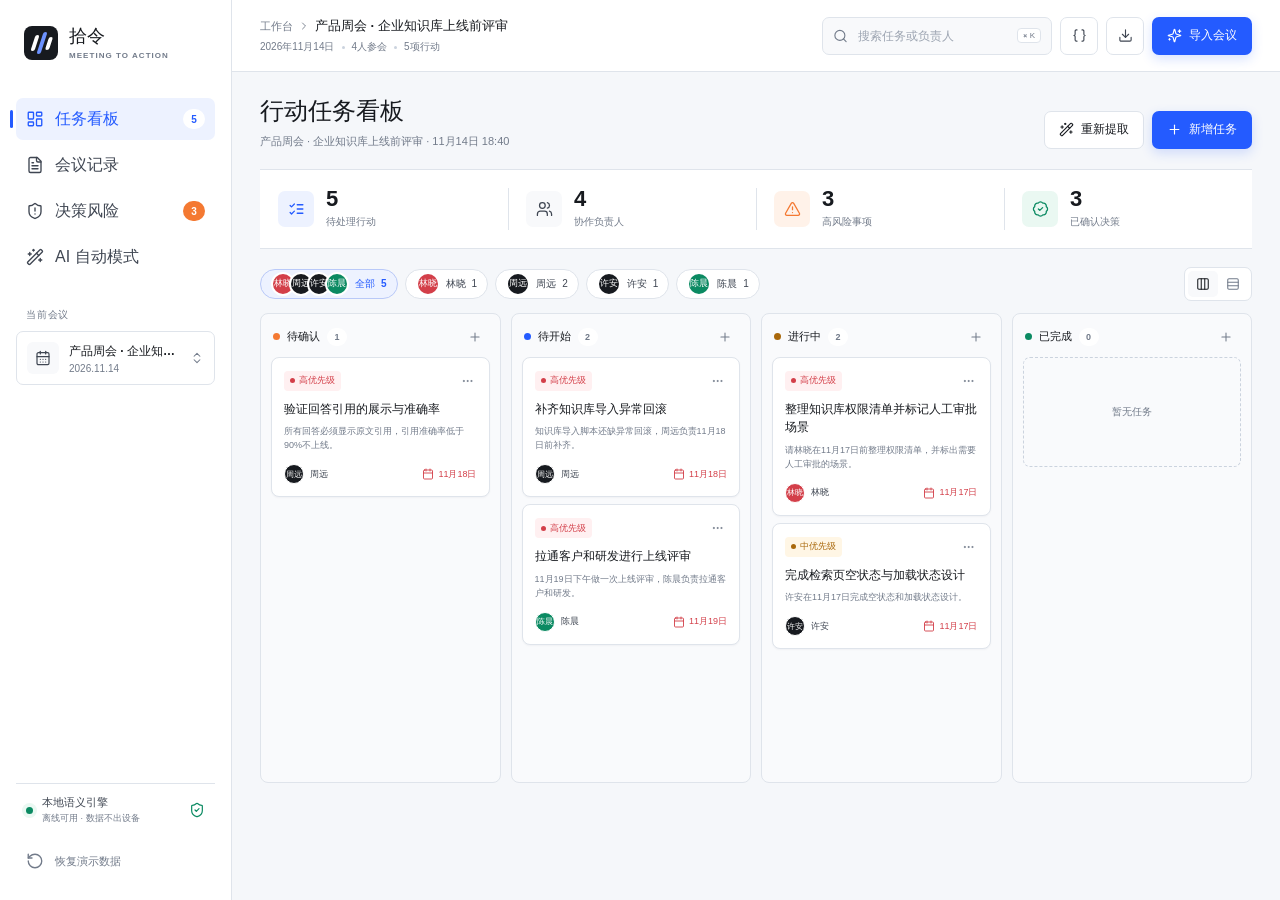
==== commit 01e93849: "feat: add guided meeting processing and final document workflow" ====
--- a/shiling_mobile.html
+++ b/shiling_mobile.html
@@ -1579,6 +1579,692 @@
   background: var(--soft);
 }
 
+.is-auto-mode .topbar-actions {
+  opacity: 0;
+  visibility: hidden;
+  pointer-events: none;
+}
+
+.auto-view {
+  max-width: 1280px;
+  margin: 0 auto;
+}
+
+.auto-hero {
+  display: flex;
+  align-items: flex-end;
+  justify-content: space-between;
+  gap: 24px;
+  padding: 8px 0 22px;
+  border-bottom: 1px solid var(--line);
+}
+
+.auto-kicker {
+  display: block;
+  margin-bottom: 8px;
+  color: var(--blue);
+  font-size: 9px;
+  font-weight: 800;
+  letter-spacing: 0.12em;
+}
+
+.auto-hero h1 {
+  margin: 0;
+  font-size: 28px;
+  line-height: 1.25;
+}
+
+.auto-hero p {
+  max-width: 680px;
+  margin: 9px 0 0;
+  color: var(--muted);
+  font-size: 12px;
+  line-height: 1.7;
+}
+
+.auto-backend-badge {
+  display: inline-flex;
+  align-items: center;
+  gap: 8px;
+  min-height: 30px;
+  padding: 0 10px;
+  border: 1px solid var(--line);
+  border-radius: 15px;
+  background: var(--paper);
+  color: var(--muted);
+  font-size: 9px;
+  font-weight: 700;
+  white-space: nowrap;
+}
+
+.auto-backend-badge.is-online {
+  color: var(--green);
+  border-color: #bfe5d5;
+  background: var(--green-soft);
+}
+
+.auto-progress {
+  display: grid;
+  grid-template-columns: repeat(4, minmax(0, 1fr));
+  margin: 20px 0;
+  border-top: 1px solid var(--line);
+  border-bottom: 1px solid var(--line);
+  background: var(--paper);
+}
+
+.auto-progress-step {
+  position: relative;
+  display: flex;
+  align-items: center;
+  gap: 9px;
+  min-height: 52px;
+  padding: 0 15px;
+  color: var(--muted);
+}
+
+.auto-progress-step + .auto-progress-step::before {
+  content: "";
+  position: absolute;
+  left: 0;
+  top: 15px;
+  bottom: 15px;
+  width: 1px;
+  background: var(--line);
+}
+
+.auto-progress-step > span {
+  display: grid;
+  place-items: center;
+  width: 22px;
+  height: 22px;
+  border: 1px solid var(--line-strong);
+  border-radius: 50%;
+  background: var(--paper);
+  font-size: 9px;
+  font-weight: 800;
+}
+
+.auto-progress-step strong {
+  font-size: 10px;
+}
+
+.auto-progress-step.is-active {
+  color: var(--blue);
+}
+
+.auto-progress-step.is-active > span {
+  border-color: var(--blue);
+  background: var(--blue-soft);
+}
+
+.auto-progress-step.is-complete {
+  color: var(--green);
+}
+
+.auto-progress-step.is-complete > span {
+  color: var(--paper);
+  border-color: var(--green);
+  background: var(--green);
+}
+
+.auto-workspace {
+  display: grid;
+  grid-template-columns: minmax(0, 1fr) 300px;
+  gap: 18px;
+  align-items: start;
+}
+
+.auto-main,
+.auto-side {
+  border: 1px solid var(--line);
+  border-radius: 8px;
+  background: var(--paper);
+}
+
+.auto-main {
+  min-height: 500px;
+  padding: 22px;
+}
+
+.auto-side {
+  position: sticky;
+  top: calc(var(--topbar-height) + 18px);
+  overflow: hidden;
+}
+
+.auto-section-head {
+  display: flex;
+  align-items: flex-start;
+  justify-content: space-between;
+  gap: 18px;
+  margin-bottom: 18px;
+}
+
+.auto-section-head h2 {
+  margin: 0;
+  font-size: 18px;
+}
+
+.auto-score {
+  display: inline-flex;
+  align-items: center;
+  min-height: 26px;
+  padding: 0 9px;
+  border-radius: 13px;
+  background: var(--blue-soft);
+  color: var(--blue);
+  font-size: 9px;
+  font-weight: 800;
+  white-space: nowrap;
+}
+
+.auto-dropzone {
+  position: relative;
+  display: grid;
+  place-items: center;
+  min-height: 142px;
+  padding: 22px;
+  border: 1px dashed var(--line-strong);
+  border-radius: 8px;
+  background: var(--soft);
+  color: var(--muted);
+  text-align: center;
+  cursor: pointer;
+  transition: border-color 160ms ease, background 160ms ease, transform 160ms ease;
+}
+
+.auto-dropzone:hover,
+.auto-dropzone.is-dragover {
+  border-color: #9eb2ec;
+  background: var(--blue-soft);
+}
+
+.auto-dropzone:active {
+  transform: scale(0.995);
+}
+
+.auto-dropzone input {
+  position: absolute;
+  inset: 0;
+  width: 100%;
+  height: 100%;
+  opacity: 0;
+  cursor: pointer;
+}
+
+.auto-dropzone svg {
+  width: 25px;
+  height: 25px;
+  margin: 0 auto 10px;
+  color: var(--blue);
+}
+
+.auto-dropzone strong,
+.auto-dropzone small {
+  display: block;
+}
+
+.auto-dropzone strong {
+  color: var(--ink);
+  font-size: 12px;
+}
+
+.auto-dropzone small {
+  margin-top: 6px;
+  color: var(--muted);
+  font-size: 9px;
+}
+
+.auto-file-list {
+  display: grid;
+  gap: 7px;
+  margin-top: 12px;
+}
+
+.auto-file-item {
+  display: grid;
+  grid-template-columns: auto minmax(0, 1fr);
+  align-items: center;
+  gap: 10px;
+  padding: 10px 11px;
+  border: 1px solid var(--line);
+  border-radius: 7px;
+  background: #fbfcfd;
+  animation: fade-rise 220ms ease both;
+}
+
+.auto-file-icon {
+  display: grid;
+  place-items: center;
+  width: 30px;
+  height: 30px;
+  border-radius: 6px;
+  background: var(--blue-soft);
+  color: var(--blue);
+}
+
+.auto-file-icon svg {
+  width: 15px;
+}
+
+.auto-file-item strong,
+.auto-file-item small {
+  display: block;
+  overflow: hidden;
+  text-overflow: ellipsis;
+  white-space: nowrap;
+}
+
+.auto-file-item strong {
+  font-size: 10px;
+}
+
+.auto-file-item small {
+  margin-top: 3px;
+  color: var(--muted);
+  font-size: 9px;
+}
+
+.auto-empty {
+  display: grid;
+  place-items: center;
+  min-height: 54px;
+  margin-top: 10px;
+  border: 1px dashed var(--line);
+  border-radius: 7px;
+  color: var(--muted);
+  font-size: 9px;
+}
+
+.auto-form-grid {
+  display: grid;
+  grid-template-columns: repeat(2, minmax(0, 1fr));
+  gap: 14px;
+  margin-top: 18px;
+}
+
+.auto-action-band {
+  position: relative;
+  display: flex;
+  align-items: center;
+  justify-content: space-between;
+  gap: 20px;
+  margin-top: 18px;
+  padding: 18px 20px;
+  border: 1px solid var(--line);
+  border-radius: 8px;
+  background: var(--paper);
+  box-shadow: var(--shadow-sm);
+}
+
+.auto-action-band strong,
+.auto-action-band span {
+  display: block;
+}
+
+.auto-action-band strong {
+  font-size: 12px;
+}
+
+.auto-action-band > div > span {
+  margin-top: 4px;
+  color: var(--muted);
+  font-size: 9px;
+}
+
+.auto-primary {
+  display: inline-flex;
+  align-items: center;
+  justify-content: center;
+  gap: 9px;
+  min-width: 190px;
+  min-height: 48px;
+  padding: 0 18px;
+  border: 0;
+  border-radius: 8px;
+  background: var(--blue);
+  color: var(--paper);
+  box-shadow: 0 8px 20px rgba(36, 91, 255, 0.18);
+  font-size: 12px;
+  font-weight: 800;
+  cursor: pointer;
+  transition: transform 160ms ease, background 160ms ease, box-shadow 160ms ease, opacity 160ms ease;
+}
+
+.auto-primary:hover {
+  background: var(--blue-dark);
+  box-shadow: 0 10px 24px rgba(36, 91, 255, 0.24);
+}
+
+.auto-primary:active {
+  transform: scale(0.97);
+}
+
+.auto-primary:disabled {
+  cursor: wait;
+  opacity: 0.62;
+}
+
+.auto-primary svg {
+  width: 18px;
+  height: 18px;
+}
+
+.auto-primary:disabled svg {
+  animation: spin 1s linear infinite;
+}
+
+.auto-processing-panel {
+  display: grid;
+  place-items: center;
+  min-height: 430px;
+  text-align: center;
+}
+
+.auto-processing-orbit {
+  display: grid;
+  place-items: center;
+  width: 76px;
+  height: 76px;
+  margin-bottom: 18px;
+  border: 1px solid #b9c9f8;
+  border-radius: 50%;
+  color: var(--blue);
+  background: var(--blue-soft);
+  animation: pulse-ring 1.4s ease-in-out infinite;
+}
+
+.auto-processing-orbit svg {
+  width: 28px;
+  height: 28px;
+}
+
+.auto-processing-panel h2 {
+  margin: 0;
+  font-size: 17px;
+}
+
+.auto-processing-panel p {
+  max-width: 460px;
+  margin: 8px 0 18px;
+  color: var(--muted);
+  font-size: 10px;
+  line-height: 1.7;
+}
+
+.auto-processing-bar {
+  position: relative;
+  width: min(360px, 100%);
+  height: 3px;
+  overflow: hidden;
+  border-radius: 2px;
+  background: var(--line);
+}
+
+.auto-processing-bar span {
+  position: absolute;
+  width: 40%;
+  height: 100%;
+  background: var(--blue);
+  animation: auto-progress-slide 1.2s ease-in-out infinite;
+}
+
+.auto-processing-panel .auto-file-list {
+  width: min(520px, 100%);
+  margin-top: 22px;
+  text-align: left;
+}
+
+.auto-missing-list {
+  display: grid;
+  gap: 9px;
+}
+
+.auto-missing-item {
+  display: grid;
+  grid-template-columns: auto minmax(0, 1fr);
+  gap: 11px;
+  padding: 13px;
+  border: 1px solid var(--line);
+  border-left: 3px solid var(--orange);
+  border-radius: 7px;
+  background: var(--paper);
+}
+
+.auto-missing-item.required {
+  border-left-color: var(--red);
+  background: var(--red-soft);
+}
+
+.auto-missing-icon {
+  display: grid;
+  place-items: center;
+  width: 27px;
+  height: 27px;
+  border-radius: 6px;
+  background: var(--paper);
+  color: var(--red);
+}
+
+.auto-missing-icon svg {
+  width: 14px;
+}
+
+.auto-missing-copy {
+  min-width: 0;
+}
+
+.auto-missing-copy p {
+  margin: 5px 0 9px;
+  color: var(--muted);
+  font-size: 9px;
+  line-height: 1.55;
+}
+
+.auto-resolution-input {
+  width: 100%;
+  height: 36px;
+  padding: 0 9px;
+  border: 1px solid var(--line);
+  border-radius: 6px;
+  background: var(--paper);
+  font-size: 10px;
+}
+
+.auto-resolution-input:focus {
+  border-color: #aebfed;
+  outline: 0;
+  box-shadow: 0 0 0 3px rgba(36, 91, 255, 0.08);
+}
+
+.auto-guidance {
+  padding: 8px 10px;
+  border-radius: 6px;
+  background: var(--paper);
+  color: var(--muted);
+  font-size: 9px;
+}
+
+.auto-ready-panel {
+  display: grid;
+  place-items: center;
+  min-height: 430px;
+  text-align: center;
+}
+
+.auto-ready-mark {
+  display: grid;
+  place-items: center;
+  width: 68px;
+  height: 68px;
+  margin-bottom: 15px;
+  border-radius: 50%;
+  background: var(--green-soft);
+  color: var(--green);
+}
+
+.auto-ready-mark svg {
+  width: 30px;
+  height: 30px;
+}
+
+.auto-ready-panel h2 {
+  margin: 0;
+  font-size: 18px;
+}
+
+.auto-ready-panel p {
+  max-width: 500px;
+  margin: 8px 0 18px;
+  color: var(--muted);
+  font-size: 10px;
+  line-height: 1.7;
+}
+
+.auto-ready-metrics {
+  display: grid;
+  grid-template-columns: repeat(4, minmax(80px, 1fr));
+  gap: 1px;
+  width: min(560px, 100%);
+  border: 1px solid var(--line);
+  background: var(--line);
+}
+
+.auto-ready-metrics > div {
+  padding: 13px;
+  background: var(--paper);
+}
+
+.auto-ready-metrics strong,
+.auto-ready-metrics span {
+  display: block;
+}
+
+.auto-ready-metrics strong {
+  font-size: 19px;
+}
+
+.auto-ready-metrics span {
+  margin-top: 4px;
+  color: var(--muted);
+  font-size: 9px;
+}
+
+.auto-document-preview {
+  max-height: 620px;
+  overflow: auto;
+  margin: 0;
+  padding: 18px;
+  border: 1px solid var(--line);
+  border-radius: 7px;
+  background: #fbfcfd;
+  color: var(--ink-soft);
+  font-family: "Cascadia Code", "Microsoft YaHei UI", monospace;
+  font-size: 10px;
+  line-height: 1.75;
+  white-space: pre-wrap;
+}
+
+.auto-status-block {
+  padding: 15px;
+  border-bottom: 1px solid var(--line);
+}
+
+.auto-status-block:last-child {
+  border-bottom: 0;
+}
+
+.auto-status-title {
+  display: flex;
+  align-items: center;
+  gap: 7px;
+  margin-bottom: 12px;
+  color: var(--ink-soft);
+  font-size: 10px;
+  font-weight: 800;
+}
+
+.auto-status-title svg {
+  width: 14px;
+  color: var(--blue);
+}
+
+.auto-capability-list {
+  display: grid;
+  gap: 8px;
+}
+
+.auto-capability {
+  display: flex;
+  align-items: center;
+  justify-content: space-between;
+  gap: 10px;
+  font-size: 9px;
+}
+
+.auto-capability span {
+  display: inline-flex;
+  align-items: center;
+  gap: 5px;
+  color: var(--muted);
+}
+
+.auto-capability svg {
+  width: 12px;
+}
+
+.auto-capability strong {
+  font-size: 9px;
+}
+
+.auto-source-count {
+  display: flex;
+  align-items: baseline;
+  gap: 6px;
+}
+
+.auto-source-count strong {
+  font-size: 28px;
+  line-height: 1;
+}
+
+.auto-source-count span {
+  color: var(--muted);
+  font-size: 9px;
+}
+
+.auto-source-detail {
+  display: grid;
+  gap: 5px;
+  margin-top: 11px;
+  color: var(--muted);
+  font-size: 9px;
+}
+
+.auto-error-block {
+  background: var(--orange-soft);
+}
+
+.auto-error-block .auto-status-title {
+  color: var(--orange);
+}
+
+.auto-error-block p {
+  margin: 0 0 7px;
+  color: var(--ink-soft);
+  font-size: 9px;
+  line-height: 1.55;
+}
+
+@keyframes auto-progress-slide {
+  from {
+    left: -45%;
+  }
+  to {
+    left: 105%;
+  }
+}
+
 .modal-backdrop {
   position: fixed;
   inset: 0;
@@ -2144,6 +2830,57 @@
   .meeting-layout,
   .risk-grid {
     grid-template-columns: 1fr;
+  }
+
+  .auto-hero {
+    align-items: flex-start;
+    flex-direction: column;
+  }
+
+  .auto-progress {
+    grid-template-columns: repeat(2, minmax(0, 1fr));
+  }
+
+  .auto-progress-step:nth-child(3)::before {
+    display: none;
+  }
+
+  .auto-progress-step:nth-child(n + 3) {
+    border-top: 1px solid var(--line);
+  }
+
+  .auto-workspace {
+    grid-template-columns: 1fr;
+  }
+
+  .auto-side {
+    position: static;
+  }
+
+  .auto-main {
+    min-height: 0;
+    padding: 17px;
+  }
+
+  .auto-form-grid {
+    grid-template-columns: 1fr;
+  }
+
+  .auto-action-band {
+    align-items: stretch;
+    flex-direction: column;
+  }
+
+  .auto-primary {
+    width: 100%;
+  }
+
+  .auto-ready-metrics {
+    grid-template-columns: repeat(2, minmax(0, 1fr));
+  }
+
+  .auto-document-preview {
+    max-height: none;
   }
 
   .transcript {
@@ -2381,6 +3118,10 @@
           <i data-lucide="shield-alert" aria-hidden="true"></i>
           <span>决策风险</span>
           <span class="nav-alert" id="nav-risk-count">0</span>
+        </button>
+        <button class="nav-item" type="button" data-view="auto">
+          <i data-lucide="wand-sparkles" aria-hidden="true"></i>
+          <span>AI 自动模式</span>
         </button>
       </nav>
 
@@ -2475,9 +3216,9 @@
       <i data-lucide="shield-alert" aria-hidden="true"></i>
       <span>风险</span>
     </button>
-    <button type="button" id="mobile-import-btn">
-      <i data-lucide="plus" aria-hidden="true"></i>
-      <span>导入</span>
+    <button type="button" data-view="auto">
+      <i data-lucide="wand-sparkles" aria-hidden="true"></i>
+      <span>AI</span>
     </button>
   </nav>
 
@@ -2646,6 +3387,30 @@
 let modalClosing = false;
 let draggingTaskId = null;
 let backendAvailable = false;
+let autoMode = createAutoModeState();
+let activeViewTransition = null;
+
+const AUDIO_EXTENSIONS = new Set([".mp3", ".wav", ".m4a", ".webm", ".ogg", ".aac", ".flac"]);
+const DOCUMENT_EXTENSIONS = new Set([".txt", ".md", ".csv", ".json", ".pdf", ".docx", ".pptx"]);
+
+function createAutoModeState() {
+  return {
+    phase: "input",
+    files: [],
+    documents: [],
+    audioTranscripts: [],
+    errors: [],
+    completeness: null,
+    finalDocument: "",
+    progressText: "",
+    title: "",
+    date: "",
+    participantsText: "",
+    manualText: "",
+    resolutions: {},
+    sourceStats: null,
+  };
+}
 
 function createDemoState() {
   return {
@@ -2762,6 +3527,41 @@
   }
 }
 
+async function apiUpload(path, formData, timeoutMs = 200000) {
+  if (!["http:", "https:"].includes(window.location.protocol)) {
+    throw new Error("Backend unavailable in file mode.");
+  }
+  const controller = new AbortController();
+  const timeout = window.setTimeout(() => controller.abort(), timeoutMs);
+  try {
+    const response = await fetch(`/api${path}`, {
+      method: "POST",
+      headers: {
+        Accept: "application/json",
+        ...(getPublicAccess() ? { "X-Shiling-Access": getPublicAccess() } : {}),
+      },
+      body: formData,
+      signal: controller.signal,
+    });
+    const payload = await response.json().catch(() => ({}));
+    if (!response.ok) {
+      const error = new Error(payload.error || `Upload failed: ${response.status}`);
+      error.code = payload.code;
+      error.payload = payload;
+      throw error;
+    }
+    backendAvailable = true;
+    return payload;
+  } catch (error) {
+    if (error.name === "AbortError") {
+      backendAvailable = false;
+    }
+    throw error;
+  } finally {
+    window.clearTimeout(timeout);
+  }
+}
+
 function applyServerState(serverState) {
   if (!serverState?.meeting || !Array.isArray(serverState.tasks)) return;
   const preferences = {
@@ -2921,6 +3721,8 @@
     root.innerHTML = renderMeetingView();
   } else if (state.view === "risks") {
     root.innerHTML = renderRisksView();
+  } else if (state.view === "auto") {
+    root.innerHTML = renderAutoView();
   } else {
     root.innerHTML = renderBoardView();
   }
@@ -2929,7 +3731,14 @@
 
 function renderWithTransition() {
   if (document.startViewTransition) {
-    document.startViewTransition(() => renderApp());
+    if (activeViewTransition) {
+      renderApp();
+      return;
+    }
+    activeViewTransition = document.startViewTransition(() => renderApp());
+    activeViewTransition.finished.finally(() => {
+      activeViewTransition = null;
+    });
   } else {
     renderApp();
   }
@@ -2958,6 +3767,7 @@
       ? "Python API 与 SQLite 已连接"
       : "本地语义引擎，无需联网";
   }
+  document.body.classList.toggle("is-auto-mode", state.view === "auto");
 
   document.querySelectorAll("[data-view]").forEach((button) => {
     button.classList.toggle("is-active", button.dataset.view === state.view);
@@ -3310,6 +4120,545 @@
       </div>
     </section>
   `;
+}
+
+function renderAutoView() {
+  const completeness = autoMode.completeness;
+  const missing = completeness?.missing || [];
+  const requiredMissing = missing.filter((item) => item.severity === "required");
+  const config = autoButtonConfig(requiredMissing.length);
+  const activeStep = {
+    input: 0,
+    processing: 1,
+    missing: 2,
+    ready: 2,
+    final: 3,
+  }[autoMode.phase] ?? 0;
+
+  return `
+    <section class="view auto-view">
+      <div class="auto-hero">
+        <div>
+          <span class="auto-kicker">AI GUIDED WORKSPACE</span>
+          <h1>把会议材料交给 AI</h1>
+          <p>一次投入演示文档、录音或人工记录，依次完成转写、提取、完整性检查和最终文档。</p>
+        </div>
+        <div class="auto-backend-badge ${backendAvailable ? "is-online" : ""}">
+          <span class="status-light"></span>
+          <span>${backendAvailable ? "后端在线" : "等待后端"}</span>
+        </div>
+      </div>
+
+      <div class="auto-progress" aria-label="AI 处理进度">
+        ${["投入材料", "AI 生成", "完整性检查", "最终文档"]
+          .map(
+            (label, index) => `
+              <div class="auto-progress-step ${index < activeStep ? "is-complete" : ""} ${index === activeStep ? "is-active" : ""}">
+                <span>${index < activeStep ? "✓" : index + 1}</span>
+                <strong>${label}</strong>
+              </div>
+            `,
+          )
+          .join("")}
+      </div>
+
+      <div class="auto-workspace">
+        <div class="auto-main">
+          ${renderAutoMain(requiredMissing)}
+        </div>
+        <aside class="auto-side">
+          ${renderAutoStatus()}
+        </aside>
+      </div>
+
+      <div class="auto-action-band">
+        <div>
+          <strong>${escapeHTML(config.instruction)}</strong>
+          <span>${escapeHTML(config.detail)}</span>
+        </div>
+        <button class="auto-primary" type="button" data-action="auto-primary" ${config.disabled ? "disabled" : ""}>
+          ${icon(config.icon)}
+          <span>${escapeHTML(config.label)}</span>
+        </button>
+      </div>
+    </section>
+  `;
+}
+
+function autoButtonConfig(requiredMissingCount) {
+  if (autoMode.phase === "processing") {
+    return {
+      label: "AI 正在处理",
+      instruction: autoMode.progressText || "AI 正在整理会议材料",
+      detail: "请保持页面打开，文档解析和录音转写可能需要一些时间。",
+      icon: "loader-circle",
+      disabled: true,
+    };
+  }
+  if (autoMode.phase === "missing") {
+    return {
+      label: "补齐并继续",
+      instruction: `还有 ${requiredMissingCount} 个必需项需要确认`,
+      detail: "填写下方缺失信息，AI 会重新检查完整性。",
+      icon: "list-checks",
+      disabled: false,
+    };
+  }
+  if (autoMode.phase === "ready") {
+    return {
+      label: "生成最终文档",
+      instruction: "会议信息已满足生成条件",
+      detail: "AI 将整理执行摘要、行动项、决策和风险。",
+      icon: "file-check-2",
+      disabled: false,
+    };
+  }
+  if (autoMode.phase === "final") {
+    return {
+      label: "下载最终文档",
+      instruction: "最终会议文档已经生成",
+      detail: "文档以 Markdown 格式导出，可直接归档或继续编辑。",
+      icon: "download",
+      disabled: false,
+    };
+  }
+  return {
+    label: "开始 AI 处理",
+    instruction: "先投入会议材料",
+    detail: "支持 TXT、MD、PDF、DOCX、PPTX 和常见音频文件。",
+    icon: "wand-sparkles",
+    disabled: false,
+  };
+}
+
+function renderAutoMain(requiredMissing) {
+  if (autoMode.phase === "processing") {
+    return `
+      <div class="auto-processing-panel">
+        <span class="auto-processing-orbit">${icon("sparkles")}</span>
+        <h2>${escapeHTML(autoMode.progressText || "AI 正在分析会议材料")}</h2>
+        <p>正在解析文档、识别发言、提取行动项并检查完整性。</p>
+        <div class="auto-processing-bar"><span></span></div>
+        ${renderAutoFileList()}
+      </div>
+    `;
+  }
+
+  if (autoMode.phase === "missing") {
+    return `
+      <div class="auto-section-head">
+        <div>
+          <span class="auto-kicker">COMPLETENESS CHECK</span>
+          <h2>补齐必要信息</h2>
+        </div>
+        <span class="auto-score">${autoMode.completeness?.score ?? 0}%</span>
+      </div>
+      <div class="auto-missing-list">
+        ${(autoMode.completeness?.missing || [])
+          .map((entry) => renderAutoMissingItem(entry))
+          .join("")}
+      </div>
+    `;
+  }
+
+  if (autoMode.phase === "ready") {
+    return `
+      <div class="auto-ready-panel">
+        <span class="auto-ready-mark">${icon("badge-check")}</span>
+        <h2>完整性检查通过</h2>
+        <p>会议标题、参会人、行动项负责人和截止时间已满足生成条件。</p>
+        <div class="auto-ready-metrics">
+          ${autoMetric("行动项", state.tasks.length)}
+          ${autoMetric("决策", state.decisions.length)}
+          ${autoMetric("风险", state.risks.length)}
+          ${autoMetric("完成度", `${autoMode.completeness?.score ?? 0}%`)}
+        </div>
+      </div>
+    `;
+  }
+
+  if (autoMode.phase === "final") {
+    return `
+      <div class="auto-section-head">
+        <div>
+          <span class="auto-kicker">FINAL DOCUMENT</span>
+          <h2>最终会议文档</h2>
+        </div>
+        <span class="auto-score">已生成</span>
+      </div>
+      <pre class="auto-document-preview">${escapeHTML(autoMode.finalDocument)}</pre>
+    `;
+  }
+
+  return `
+    <div class="auto-section-head">
+      <div>
+        <span class="auto-kicker">INPUT MATERIALS</span>
+        <h2>投入会议材料</h2>
+      </div>
+      <span class="auto-score">${autoMode.files.length} 个文件</span>
+    </div>
+    <label class="auto-dropzone" id="auto-dropzone">
+      <input id="auto-files" type="file" multiple accept=".txt,.md,.csv,.json,.pdf,.docx,.pptx,audio/*,.mp3,.wav,.m4a,.webm,.ogg,.aac,.flac">
+      <span>
+        ${icon("files")}
+        <strong>选择或拖入演示文档与录音</strong>
+        <small>文档：TXT MD CSV JSON PDF DOCX PPTX · 录音：MP3 WAV M4A WEBM</small>
+      </span>
+    </label>
+    ${renderAutoFileList()}
+    <div class="auto-form-grid">
+      <label class="field">
+        <span class="field-label">会议标题</span>
+        <input id="auto-title" type="text" value="${escapeHTML(autoMode.title)}" placeholder="例如：客户交付周会">
+      </label>
+      <label class="field">
+        <span class="field-label">会议日期</span>
+        <input id="auto-date" type="date" value="${escapeHTML(autoMode.date)}">
+      </label>
+      <label class="field full">
+        <span class="field-label">参会人员</span>
+        <input id="auto-participants" type="text" value="${escapeHTML(autoMode.participantsText)}" placeholder="用顿号或逗号分隔，例如：陈晨、林晓、周远">
+      </label>
+      <label class="field full">
+        <span class="field-label">人工补充记录</span>
+        <textarea id="auto-manual-text" placeholder="可粘贴会议文字、聊天记录或补充上下文">${escapeHTML(autoMode.manualText)}</textarea>
+      </label>
+    </div>
+  `;
+}
+
+function renderAutoFileList() {
+  if (!autoMode.files.length) {
+    return `<div class="auto-empty">尚未投入文件</div>`;
+  }
+  return `
+    <div class="auto-file-list">
+      ${autoMode.files
+        .map((file) => {
+          const ext = `.${file.name.split(".").pop()?.toLowerCase()}`;
+          const kind = AUDIO_EXTENSIONS.has(ext) ? "录音" : "文档";
+          return `
+            <div class="auto-file-item">
+              <span class="auto-file-icon">${icon(AUDIO_EXTENSIONS.has(ext) ? "audio-lines" : "file-text")}</span>
+              <div>
+                <strong>${escapeHTML(file.name)}</strong>
+                <small>${kind} · ${formatFileSize(file.size)}</small>
+              </div>
+            </div>
+          `;
+        })
+        .join("")}
+    </div>
+  `;
+}
+
+function renderAutoMissingItem(entry) {
+  const input = renderAutoMissingInput(entry);
+  return `
+    <div class="auto-missing-item ${entry.severity}">
+      <span class="auto-missing-icon">${icon(entry.severity === "required" ? "circle-alert" : "info")}</span>
+      <div class="auto-missing-copy">
+        <div class="entry-top">
+          <strong>${escapeHTML(entry.message)}</strong>
+          <span class="severity ${entry.severity === "required" ? "high" : "medium"}">${entry.severity === "required" ? "必需" : "建议"}</span>
+        </div>
+        <p>${escapeHTML(entry.suggestedAction)}</p>
+        ${input}
+      </div>
+    </div>
+  `;
+}
+
+function renderAutoMissingInput(entry) {
+  const current = autoMode.resolutions[entry.id] ?? missingDefaultValue(entry);
+  if (entry.field === "date" || entry.field === "due") {
+    return `<input class="auto-resolution-input" data-auto-resolution="${escapeHTML(entry.id)}" type="date" value="${escapeHTML(normalizeDate(current))}">`;
+  }
+  if (["title", "participants", "owner", "source"].includes(entry.field)) {
+    return `<input class="auto-resolution-input" data-auto-resolution="${escapeHTML(entry.id)}" type="text" value="${escapeHTML(current)}" placeholder="${escapeHTML(entry.suggestedAction)}">`;
+  }
+  return `<div class="auto-guidance">${escapeHTML(entry.suggestedAction)}</div>`;
+}
+
+function missingDefaultValue(entry) {
+  if (entry.entityType === "meeting") {
+    const mapping = {
+      title: state.meeting.title,
+      date: state.meeting.date,
+      participants: (state.meeting.participants || []).join("、"),
+      transcript: state.meeting.transcript,
+    };
+    return mapping[entry.field] || "";
+  }
+  const task = state.tasks.find((item) => item.id === entry.entityId);
+  return task?.[entry.field] || "";
+}
+
+function renderAutoStatus() {
+  const completeness = autoMode.completeness;
+  return `
+    <section class="auto-status-block">
+      <div class="auto-status-title">${icon("server-cog")}后端处理状态</div>
+      <div class="auto-capability-list">
+        ${autoCapability("document-extraction", "文档解析", autoMode.documents.length)}
+        ${autoCapability("audio-lines", "录音转写", autoMode.audioTranscripts.length)}
+        ${autoCapability("list-checks", "完整性检查", completeness ? `${completeness.score}%` : "待处理")}
+        ${autoCapability("file-check-2", "最终文档", autoMode.phase === "final" ? "已生成" : "待生成")}
+      </div>
+    </section>
+    <section class="auto-status-block">
+      <div class="auto-status-title">${icon("paperclip")}已投入材料</div>
+      <div class="auto-source-count">
+        <strong>${autoMode.files.length}</strong>
+        <span>个文件</span>
+      </div>
+      <div class="auto-source-detail">
+        <span>${autoMode.documents.length} 个文档已解析</span>
+        <span>${autoMode.audioTranscripts.length} 段录音已转写</span>
+        <span>${autoMode.manualText.trim() ? "包含人工补充" : "无人工补充"}</span>
+      </div>
+    </section>
+    ${
+      autoMode.errors.length
+        ? `
+          <section class="auto-status-block auto-error-block">
+            <div class="auto-status-title">${icon("triangle-alert")}需要处理</div>
+            ${autoMode.errors.map((error) => `<p>${escapeHTML(error)}</p>`).join("")}
+          </section>
+        `
+        : ""
+    }
+  `;
+}
+
+function autoCapability(iconName, label, value) {
+  return `
+    <div class="auto-capability">
+      <span>${icon(iconName)}${escapeHTML(label)}</span>
+      <strong>${escapeHTML(value)}</strong>
+    </div>
+  `;
+}
+
+function autoMetric(label, value) {
+  return `<div><strong>${escapeHTML(value)}</strong><span>${escapeHTML(label)}</span></div>`;
+}
+
+function formatFileSize(bytes) {
+  if (bytes < 1024) return `${bytes} B`;
+  if (bytes < 1024 * 1024) return `${(bytes / 1024).toFixed(1)} KB`;
+  return `${(bytes / (1024 * 1024)).toFixed(1)} MB`;
+}
+
+function addAutoFiles(fileList) {
+  const incoming = Array.from(fileList || []);
+  for (const file of incoming) {
+    const ext = `.${file.name.split(".").pop()?.toLowerCase()}`;
+    if (!AUDIO_EXTENSIONS.has(ext) && !DOCUMENT_EXTENSIONS.has(ext)) {
+      autoMode.errors.push(`不支持的文件类型：${file.name}`);
+      continue;
+    }
+    if (
+      !autoMode.files.some(
+        (existing) => existing.name === file.name && existing.size === file.size,
+      )
+    ) {
+      autoMode.files.push(file);
+    }
+  }
+  renderWithTransition();
+}
+
+async function handleAutoPrimary() {
+  if (autoMode.phase === "processing") return;
+  if (autoMode.phase === "final") {
+    downloadFile(
+      `${safeFilename(state.meeting.title)}_最终会议文档.md`,
+      autoMode.finalDocument,
+      "text/markdown;charset=utf-8",
+    );
+    showToast("最终会议文档已下载。", "download");
+    return;
+  }
+  if (autoMode.phase === "input") {
+    if (!autoMode.files.length && !autoMode.manualText.trim()) {
+      showToast("请先投入演示文档、录音或人工记录。", "alert-circle");
+      return;
+    }
+    if (!backendAvailable) {
+      showToast("AI 自动模式需要后端服务。", "server-off");
+      return;
+    }
+    autoMode.errors = [];
+    autoMode.phase = "processing";
+    autoMode.progressText = "正在读取会议材料";
+    renderWithTransition();
+    await processAutoMaterials();
+    return;
+  }
+  if (autoMode.phase === "missing") {
+    await resolveAutoMissing();
+    return;
+  }
+  if (autoMode.phase === "ready") {
+    await loadFinalDocument();
+  }
+}
+
+async function processAutoMaterials() {
+  autoMode.documents = [];
+  autoMode.audioTranscripts = [];
+  try {
+    for (let index = 0; index < autoMode.files.length; index += 1) {
+      const file = autoMode.files[index];
+      const ext = `.${file.name.split(".").pop()?.toLowerCase()}`;
+      const isAudio = AUDIO_EXTENSIONS.has(ext);
+      autoMode.progressText = isAudio
+        ? `正在转写录音 ${index + 1}/${autoMode.files.length}：${file.name}`
+        : `正在解析文档 ${index + 1}/${autoMode.files.length}：${file.name}`;
+      renderWithTransition();
+      const formData = new FormData();
+      formData.append("file", file, file.name);
+      if (isAudio) {
+        formData.append("diarize", "true");
+        formData.append("language", "zh");
+        try {
+          const result = await apiUpload("/audio/transcribe", formData);
+          autoMode.audioTranscripts.push(result.audio);
+        } catch (error) {
+          if (error.code === "transcription_not_configured") {
+            autoMode.errors.push(
+              "录音转写未配置：请在本机设置 OPENAI_API_KEY 后重启后端。",
+            );
+          } else {
+            autoMode.errors.push(`${file.name} 转写失败：${error.message}`);
+          }
+        }
+      } else {
+        try {
+          const result = await apiUpload("/materials/extract", formData);
+          autoMode.documents.push(result.material);
+        } catch (error) {
+          autoMode.errors.push(`${file.name} 解析失败：${error.message}`);
+        }
+      }
+    }
+
+    if (
+      !autoMode.documents.length &&
+      !autoMode.audioTranscripts.length &&
+      !autoMode.manualText.trim()
+    ) {
+      autoMode.phase = "input";
+      renderWithTransition();
+      showToast("没有获得可用的会议文本，请查看右侧错误提示。", "alert-circle");
+      return;
+    }
+
+    autoMode.progressText = "正在生成会议记录与行动项";
+    renderWithTransition();
+    const participants = parseParticipantNames(autoMode.participantsText);
+    const payload = await apiRequest("/meetings/compose", {
+      method: "POST",
+      body: {
+        title: autoMode.title,
+        date: autoMode.date,
+        participants,
+        documents: autoMode.documents,
+        audioTranscripts: autoMode.audioTranscripts,
+        manualText: autoMode.manualText,
+      },
+    });
+    applyServerState(payload.state);
+    autoMode.completeness = payload.completeness;
+    autoMode.sourceStats = payload.sourceStats;
+    autoMode.title = state.meeting.title || autoMode.title;
+    autoMode.date = state.meeting.date || autoMode.date;
+    autoMode.participantsText =
+      (state.meeting.participants || []).join("、") || autoMode.participantsText;
+    autoMode.phase = payload.completeness?.ready ? "ready" : "missing";
+    autoMode.resolutions = {};
+    renderWithTransition();
+    showToast(
+      payload.completeness?.ready
+        ? "会议内容已生成，完整性检查通过。"
+        : "会议内容已生成，请补齐缺失项。",
+      payload.completeness?.ready ? "badge-check" : "list-checks",
+    );
+  } catch (error) {
+    autoMode.errors.push(error.message || "AI 处理失败。");
+    autoMode.phase = "input";
+    renderWithTransition();
+    showToast("AI 处理中断，请检查后端或材料格式。", "alert-circle");
+  }
+}
+
+async function resolveAutoMissing() {
+  const meetingPayload = {};
+  const taskPayloads = {};
+  for (const [id, value] of Object.entries(autoMode.resolutions)) {
+    const [entityType, entityId, field] = id.split(":");
+    if (!value) continue;
+    if (entityType === "meeting") {
+      if (field === "participants") {
+        meetingPayload.participants = parseParticipantNames(value);
+      } else {
+        meetingPayload[field] = value;
+      }
+    } else if (entityType === "task") {
+      taskPayloads[entityId] = taskPayloads[entityId] || {};
+      taskPayloads[entityId][field] = value;
+    }
+  }
+
+  try {
+    if (Object.keys(meetingPayload).length) {
+      const result = await apiRequest("/meetings/current", {
+        method: "PUT",
+        body: meetingPayload,
+      });
+      applyServerState(result.state);
+    }
+    for (const [taskId, payload] of Object.entries(taskPayloads)) {
+      await apiRequest(`/tasks/${encodeURIComponent(taskId)}`, {
+        method: "PUT",
+        body: payload,
+      });
+    }
+    const result = await apiRequest("/meetings/completeness");
+    applyServerState(result.state);
+    autoMode.completeness = result.completeness;
+    autoMode.resolutions = {};
+    autoMode.phase = result.completeness.ready ? "ready" : "missing";
+    renderWithTransition();
+    showToast(
+      result.completeness.ready ? "必需信息已补齐。" : "还有缺失项需要确认。",
+      result.completeness.ready ? "badge-check" : "circle-alert",
+    );
+  } catch (error) {
+    showToast(`缺失项保存失败：${error.message}`, "alert-circle");
+  }
+}
+
+async function loadFinalDocument() {
+  try {
+    const result = await apiRequest("/meetings/final-document");
+    autoMode.completeness = result.completeness;
+    autoMode.finalDocument = result.document;
+    autoMode.phase = "final";
+    renderWithTransition();
+    showToast("最终会议文档已生成。", "file-check-2");
+  } catch (error) {
+    showToast(`最终文档生成失败：${error.message}`, "alert-circle");
+  }
+}
+
+function parseParticipantNames(value) {
+  return String(value || "")
+    .split(/[、,，/\s]+/)
+    .map((name) => name.trim())
+    .filter(Boolean);
 }
 
 function activeTaskCount() {
@@ -3686,6 +5035,11 @@
 
   const sentences = [];
   parsedLines.forEach((line) => {
+    const body = line.body.trim();
+    if (body === title.trim() || /^(日期|参会)[：:]/.test(body)) return;
+    if (body.startsWith("#") || /^\[(演示文档|录音转写|人工补充)/.test(body)) {
+      return;
+    }
     line.body
       .split(/[。！？!?；;]+/)
       .map((part) => part.trim())
@@ -3795,12 +5149,21 @@
 
 function detectTask(text) {
   if (!text) return false;
+  if (text.startsWith("#") || /^\[(演示文档|录音转写|人工补充)/.test(text)) return false;
   if (/^(会议|日期|时间|地点|参会|主题)[：:]/.test(text)) return false;
   if (/上线门槛|不上线/.test(text) && !/负责|完成|整理|提交|准备|安排|拉通|补齐/.test(text)) return false;
   if (/设计稿会在.*给到/.test(text)) return false;
   const actionPattern =
     /负责|请[\p{L}\w]{2,4}|需要|完成|整理|输出|准备|对接|确认|提交|更新|安排|推进|测试|录制|发布|做一次|搭建|修复|核对|撰写|设计|开发|报名|邀请|跟进|补齐|拉通|同步|梳理|标记|验收|交付|导入|回滚|检查|落实|关闭/;
   if (!actionPattern.test(text)) return false;
+  if (
+    /风险|阻塞|担心|问题|冲突|不稳定|缺少|缺|依赖|来不及|延迟|未定|不确定|难点|故障|无法|低于|门槛|不上线/.test(
+      text,
+    ) &&
+    !/负责|请[\p{L}\w]{2,4}|完成|整理|补齐|提交|准备|安排|拉通|截止/.test(text)
+  ) {
+    return false;
+  }
   if (/^(决定|确定|统一|拍板|结论)/.test(text) && !/负责|完成|整理|提交|更新|安排/.test(text)) return false;
   return text.length >= 4;
 }
@@ -4014,6 +5377,7 @@
     }
     if (action === "copy-summary") copySummary();
     if (action === "export-md") exportMarkdown();
+    if (action === "auto-primary") handleAutoPrimary();
     if (action === "new-meeting") {
       closeModal(true);
       openImportModal();
@@ -4178,6 +5542,15 @@
 }
 
 function handleInput(event) {
+  if (event.target.id === "auto-title") autoMode.title = event.target.value;
+  if (event.target.id === "auto-date") autoMode.date = event.target.value;
+  if (event.target.id === "auto-participants") {
+    autoMode.participantsText = event.target.value;
+  }
+  if (event.target.id === "auto-manual-text") autoMode.manualText = event.target.value;
+  if (event.target.matches("[data-auto-resolution]")) {
+    autoMode.resolutions[event.target.dataset.autoResolution] = event.target.value;
+  }
   if (event.target.id === "task-search" || event.target.id === "mobile-task-search") {
     state.query = event.target.value;
     const id = event.target.id;
@@ -4192,6 +5565,11 @@
 }
 
 function handleFileChange(event) {
+  if (event.target.id === "auto-files") {
+    addAutoFiles(event.target.files);
+    event.target.value = "";
+    return;
+  }
   if (event.target.id !== "meeting-file") return;
   const file = event.target.files?.[0];
   if (!file) return;
@@ -4226,6 +5604,13 @@
 }
 
 function handleDragOver(event) {
+  const autoDropzone = event.target.closest("#auto-dropzone");
+  if (autoDropzone) {
+    event.preventDefault();
+    event.dataTransfer.dropEffect = "copy";
+    autoDropzone.classList.add("is-dragover");
+    return;
+  }
   const column = event.target.closest(".board-column");
   if (!column) return;
   event.preventDefault();
@@ -4234,6 +5619,13 @@
 }
 
 function handleDrop(event) {
+  const autoDropzone = event.target.closest("#auto-dropzone");
+  if (autoDropzone) {
+    event.preventDefault();
+    autoDropzone.classList.remove("is-dragover");
+    addAutoFiles(event.dataTransfer.files);
+    return;
+  }
   const column = event.target.closest(".board-column");
   if (!column) return;
   event.preventDefault();
@@ -4248,6 +5640,11 @@
 }
 
 function handleDragLeave(event) {
+  const autoDropzone = event.target.closest("#auto-dropzone");
+  if (autoDropzone && !autoDropzone.contains(event.relatedTarget)) {
+    autoDropzone.classList.remove("is-dragover");
+    return;
+  }
   const column = event.target.closest(".board-column");
   if (!column) return;
   if (!column.contains(event.relatedTarget)) column.classList.remove("is-drop-target");
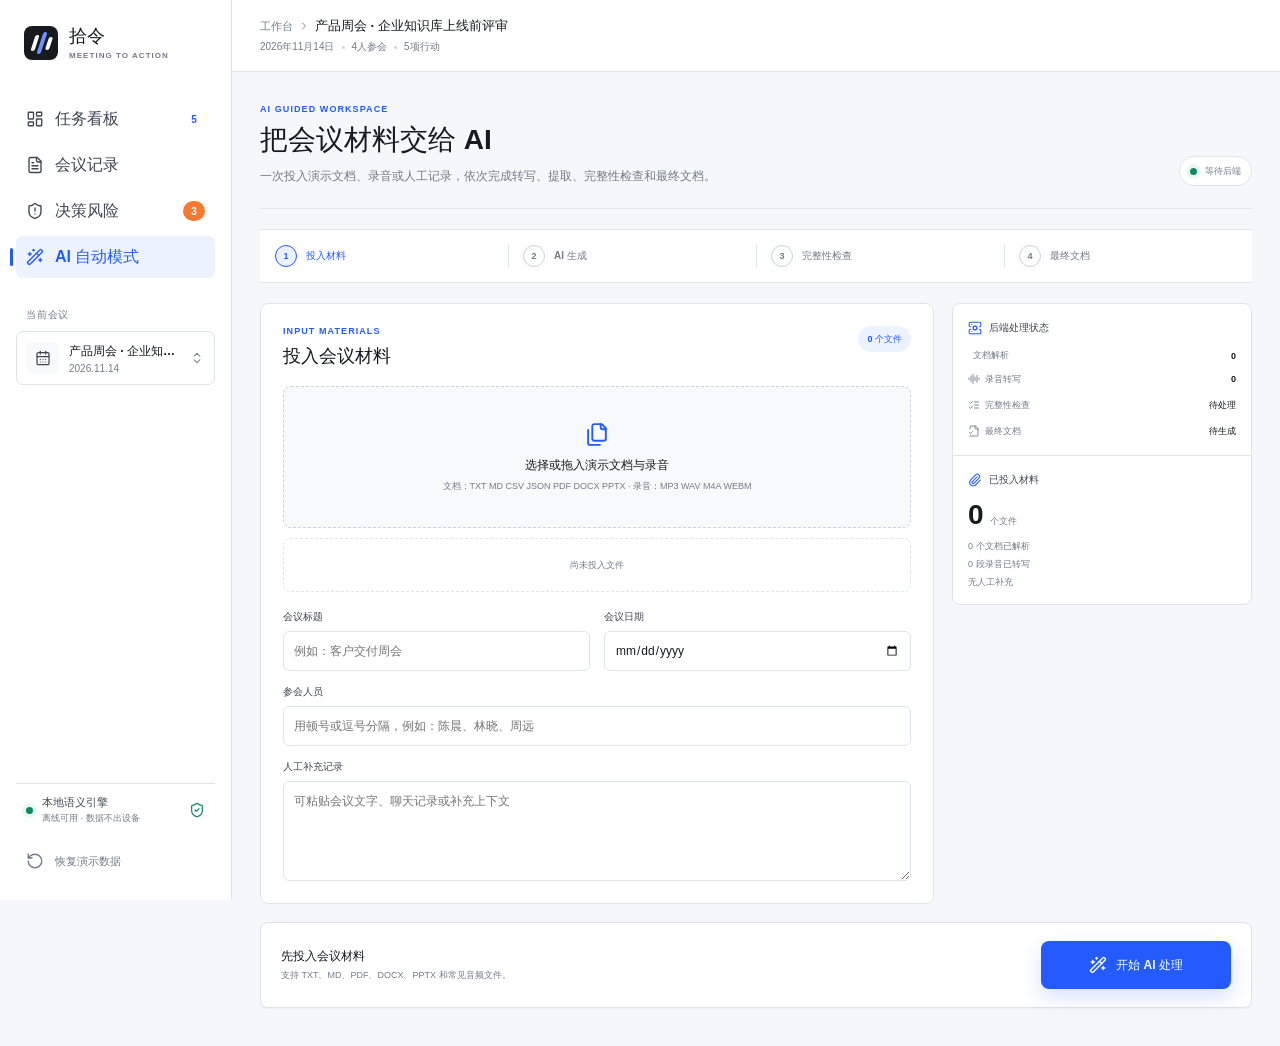
==== commit 85f14b4c: "feat: make AI guided workflow the default entry" ====
--- a/shiling_mobile.html
+++ b/shiling_mobile.html
@@ -3424,7 +3424,7 @@
     tasks: clone(DEMO_TASKS),
     decisions: clone(DEMO_DECISIONS),
     risks: clone(DEMO_RISKS),
-    view: "board",
+    view: "auto",
     query: "",
     ownerFilter: "all",
     compact: false,
@@ -3445,7 +3445,9 @@
       ...createDemoState(),
       ...parsed,
       meeting: { ...createDemoState().meeting, ...parsed.meeting },
-      view: "board",
+      view: ["board", "meeting", "risks", "auto"].includes(parsed.view)
+        ? parsed.view
+        : "auto",
       query: "",
       ownerFilter: "all",
       compact: false,
@@ -3462,6 +3464,7 @@
       tasks: state.tasks,
       decisions: state.decisions,
       risks: state.risks,
+      view: state.view,
     };
     localStorage.setItem(STORAGE_KEY, JSON.stringify(serializable));
   } catch {
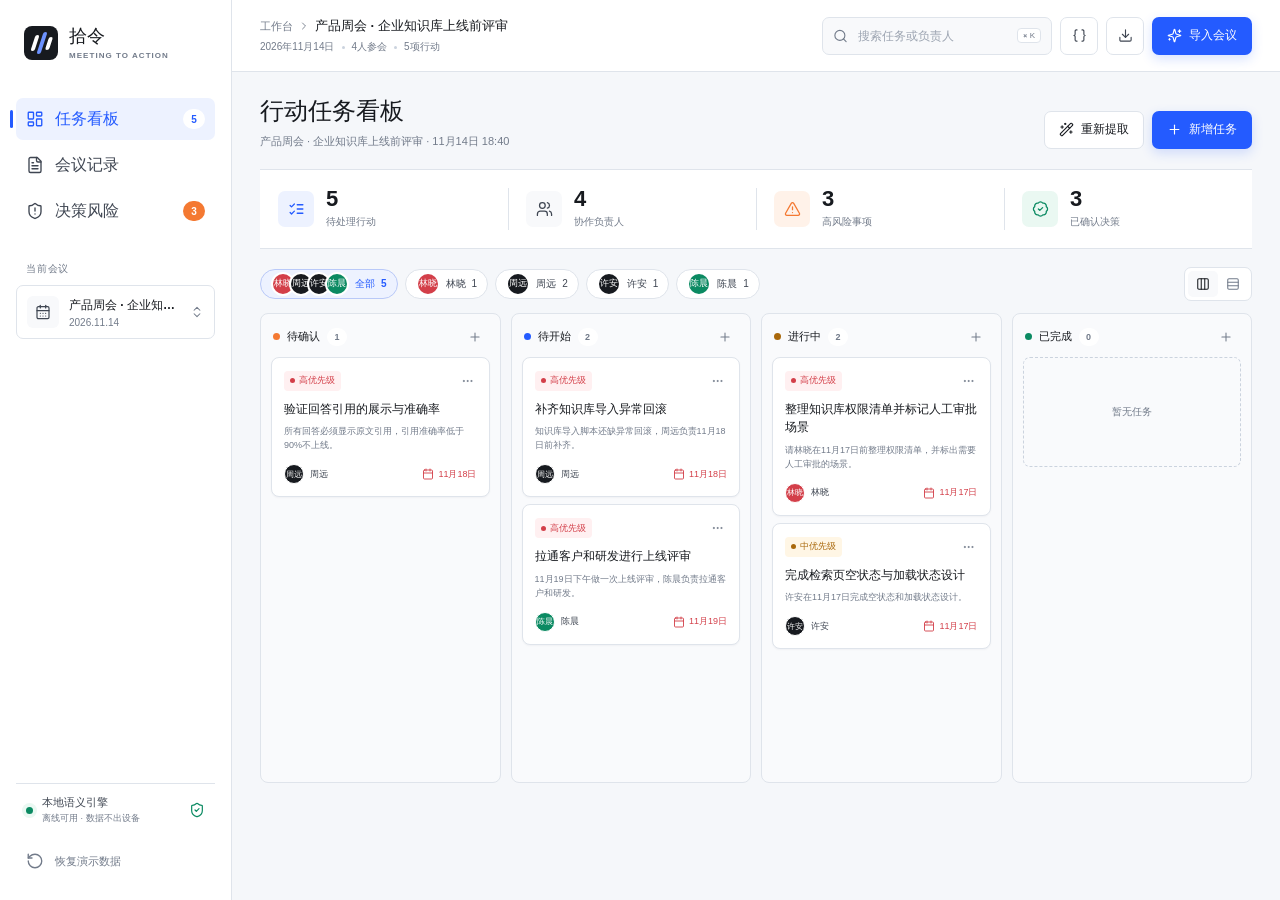
==== commit c1b4aec8: "feat: harden persistence and meeting isolation" ====
--- a/shiling_mobile.html
+++ b/shiling_mobile.html
@@ -4,7 +4,7 @@
   <meta charset="UTF-8">
   <meta name="viewport" content="width=device-width, initial-scale=1.0">
   <meta name="theme-color" content="#ffffff">
-  <link rel="icon" href="data:,">
+  <link rel="icon" type="image/svg+xml" href="data:image/svg+xml,%3Csvg xmlns='http://www.w3.org/2000/svg' viewBox='0 0 34 34'%3E%3Crect width='34' height='34' rx='8' fill='%23171a1f'/%3E%3Cg transform='skewX(-18)'%3E%3Crect x='14.5' y='9' width='4' height='16' rx='2' fill='white'/%3E%3Crect x='21.5' y='6' width='4' height='22' rx='2' fill='%236c92ff'/%3E%3Crect x='28.5' y='11' width='4' height='13' rx='2' fill='white'/%3E%3C/g%3E%3C/svg%3E">
   <title>拾令 · 会议任务闭环</title>
   <style>
 :root {
@@ -196,6 +196,30 @@
   height: 11px;
 }
 
+#task-comments {
+  gap: 8px;
+}
+
+#comment-list {
+  max-height: 180px;
+  overflow-y: auto;
+}
+
+.task-comment {
+  padding: 8px 0;
+  border-bottom: 1px solid var(--line);
+  overflow-wrap: anywhere;
+}
+
+.task-comment small {
+  color: var(--muted);
+}
+
+.task-comment p {
+  margin: 5px 0 0;
+  white-space: pre-wrap;
+}
+
 .primary-nav {
   display: grid;
   gap: 4px;
@@ -1579,692 +1603,6 @@
   background: var(--soft);
 }
 
-.is-auto-mode .topbar-actions {
-  opacity: 0;
-  visibility: hidden;
-  pointer-events: none;
-}
-
-.auto-view {
-  max-width: 1280px;
-  margin: 0 auto;
-}
-
-.auto-hero {
-  display: flex;
-  align-items: flex-end;
-  justify-content: space-between;
-  gap: 24px;
-  padding: 8px 0 22px;
-  border-bottom: 1px solid var(--line);
-}
-
-.auto-kicker {
-  display: block;
-  margin-bottom: 8px;
-  color: var(--blue);
-  font-size: 9px;
-  font-weight: 800;
-  letter-spacing: 0.12em;
-}
-
-.auto-hero h1 {
-  margin: 0;
-  font-size: 28px;
-  line-height: 1.25;
-}
-
-.auto-hero p {
-  max-width: 680px;
-  margin: 9px 0 0;
-  color: var(--muted);
-  font-size: 12px;
-  line-height: 1.7;
-}
-
-.auto-backend-badge {
-  display: inline-flex;
-  align-items: center;
-  gap: 8px;
-  min-height: 30px;
-  padding: 0 10px;
-  border: 1px solid var(--line);
-  border-radius: 15px;
-  background: var(--paper);
-  color: var(--muted);
-  font-size: 9px;
-  font-weight: 700;
-  white-space: nowrap;
-}
-
-.auto-backend-badge.is-online {
-  color: var(--green);
-  border-color: #bfe5d5;
-  background: var(--green-soft);
-}
-
-.auto-progress {
-  display: grid;
-  grid-template-columns: repeat(4, minmax(0, 1fr));
-  margin: 20px 0;
-  border-top: 1px solid var(--line);
-  border-bottom: 1px solid var(--line);
-  background: var(--paper);
-}
-
-.auto-progress-step {
-  position: relative;
-  display: flex;
-  align-items: center;
-  gap: 9px;
-  min-height: 52px;
-  padding: 0 15px;
-  color: var(--muted);
-}
-
-.auto-progress-step + .auto-progress-step::before {
-  content: "";
-  position: absolute;
-  left: 0;
-  top: 15px;
-  bottom: 15px;
-  width: 1px;
-  background: var(--line);
-}
-
-.auto-progress-step > span {
-  display: grid;
-  place-items: center;
-  width: 22px;
-  height: 22px;
-  border: 1px solid var(--line-strong);
-  border-radius: 50%;
-  background: var(--paper);
-  font-size: 9px;
-  font-weight: 800;
-}
-
-.auto-progress-step strong {
-  font-size: 10px;
-}
-
-.auto-progress-step.is-active {
-  color: var(--blue);
-}
-
-.auto-progress-step.is-active > span {
-  border-color: var(--blue);
-  background: var(--blue-soft);
-}
-
-.auto-progress-step.is-complete {
-  color: var(--green);
-}
-
-.auto-progress-step.is-complete > span {
-  color: var(--paper);
-  border-color: var(--green);
-  background: var(--green);
-}
-
-.auto-workspace {
-  display: grid;
-  grid-template-columns: minmax(0, 1fr) 300px;
-  gap: 18px;
-  align-items: start;
-}
-
-.auto-main,
-.auto-side {
-  border: 1px solid var(--line);
-  border-radius: 8px;
-  background: var(--paper);
-}
-
-.auto-main {
-  min-height: 500px;
-  padding: 22px;
-}
-
-.auto-side {
-  position: sticky;
-  top: calc(var(--topbar-height) + 18px);
-  overflow: hidden;
-}
-
-.auto-section-head {
-  display: flex;
-  align-items: flex-start;
-  justify-content: space-between;
-  gap: 18px;
-  margin-bottom: 18px;
-}
-
-.auto-section-head h2 {
-  margin: 0;
-  font-size: 18px;
-}
-
-.auto-score {
-  display: inline-flex;
-  align-items: center;
-  min-height: 26px;
-  padding: 0 9px;
-  border-radius: 13px;
-  background: var(--blue-soft);
-  color: var(--blue);
-  font-size: 9px;
-  font-weight: 800;
-  white-space: nowrap;
-}
-
-.auto-dropzone {
-  position: relative;
-  display: grid;
-  place-items: center;
-  min-height: 142px;
-  padding: 22px;
-  border: 1px dashed var(--line-strong);
-  border-radius: 8px;
-  background: var(--soft);
-  color: var(--muted);
-  text-align: center;
-  cursor: pointer;
-  transition: border-color 160ms ease, background 160ms ease, transform 160ms ease;
-}
-
-.auto-dropzone:hover,
-.auto-dropzone.is-dragover {
-  border-color: #9eb2ec;
-  background: var(--blue-soft);
-}
-
-.auto-dropzone:active {
-  transform: scale(0.995);
-}
-
-.auto-dropzone input {
-  position: absolute;
-  inset: 0;
-  width: 100%;
-  height: 100%;
-  opacity: 0;
-  cursor: pointer;
-}
-
-.auto-dropzone svg {
-  width: 25px;
-  height: 25px;
-  margin: 0 auto 10px;
-  color: var(--blue);
-}
-
-.auto-dropzone strong,
-.auto-dropzone small {
-  display: block;
-}
-
-.auto-dropzone strong {
-  color: var(--ink);
-  font-size: 12px;
-}
-
-.auto-dropzone small {
-  margin-top: 6px;
-  color: var(--muted);
-  font-size: 9px;
-}
-
-.auto-file-list {
-  display: grid;
-  gap: 7px;
-  margin-top: 12px;
-}
-
-.auto-file-item {
-  display: grid;
-  grid-template-columns: auto minmax(0, 1fr);
-  align-items: center;
-  gap: 10px;
-  padding: 10px 11px;
-  border: 1px solid var(--line);
-  border-radius: 7px;
-  background: #fbfcfd;
-  animation: fade-rise 220ms ease both;
-}
-
-.auto-file-icon {
-  display: grid;
-  place-items: center;
-  width: 30px;
-  height: 30px;
-  border-radius: 6px;
-  background: var(--blue-soft);
-  color: var(--blue);
-}
-
-.auto-file-icon svg {
-  width: 15px;
-}
-
-.auto-file-item strong,
-.auto-file-item small {
-  display: block;
-  overflow: hidden;
-  text-overflow: ellipsis;
-  white-space: nowrap;
-}
-
-.auto-file-item strong {
-  font-size: 10px;
-}
-
-.auto-file-item small {
-  margin-top: 3px;
-  color: var(--muted);
-  font-size: 9px;
-}
-
-.auto-empty {
-  display: grid;
-  place-items: center;
-  min-height: 54px;
-  margin-top: 10px;
-  border: 1px dashed var(--line);
-  border-radius: 7px;
-  color: var(--muted);
-  font-size: 9px;
-}
-
-.auto-form-grid {
-  display: grid;
-  grid-template-columns: repeat(2, minmax(0, 1fr));
-  gap: 14px;
-  margin-top: 18px;
-}
-
-.auto-action-band {
-  position: relative;
-  display: flex;
-  align-items: center;
-  justify-content: space-between;
-  gap: 20px;
-  margin-top: 18px;
-  padding: 18px 20px;
-  border: 1px solid var(--line);
-  border-radius: 8px;
-  background: var(--paper);
-  box-shadow: var(--shadow-sm);
-}
-
-.auto-action-band strong,
-.auto-action-band span {
-  display: block;
-}
-
-.auto-action-band strong {
-  font-size: 12px;
-}
-
-.auto-action-band > div > span {
-  margin-top: 4px;
-  color: var(--muted);
-  font-size: 9px;
-}
-
-.auto-primary {
-  display: inline-flex;
-  align-items: center;
-  justify-content: center;
-  gap: 9px;
-  min-width: 190px;
-  min-height: 48px;
-  padding: 0 18px;
-  border: 0;
-  border-radius: 8px;
-  background: var(--blue);
-  color: var(--paper);
-  box-shadow: 0 8px 20px rgba(36, 91, 255, 0.18);
-  font-size: 12px;
-  font-weight: 800;
-  cursor: pointer;
-  transition: transform 160ms ease, background 160ms ease, box-shadow 160ms ease, opacity 160ms ease;
-}
-
-.auto-primary:hover {
-  background: var(--blue-dark);
-  box-shadow: 0 10px 24px rgba(36, 91, 255, 0.24);
-}
-
-.auto-primary:active {
-  transform: scale(0.97);
-}
-
-.auto-primary:disabled {
-  cursor: wait;
-  opacity: 0.62;
-}
-
-.auto-primary svg {
-  width: 18px;
-  height: 18px;
-}
-
-.auto-primary:disabled svg {
-  animation: spin 1s linear infinite;
-}
-
-.auto-processing-panel {
-  display: grid;
-  place-items: center;
-  min-height: 430px;
-  text-align: center;
-}
-
-.auto-processing-orbit {
-  display: grid;
-  place-items: center;
-  width: 76px;
-  height: 76px;
-  margin-bottom: 18px;
-  border: 1px solid #b9c9f8;
-  border-radius: 50%;
-  color: var(--blue);
-  background: var(--blue-soft);
-  animation: pulse-ring 1.4s ease-in-out infinite;
-}
-
-.auto-processing-orbit svg {
-  width: 28px;
-  height: 28px;
-}
-
-.auto-processing-panel h2 {
-  margin: 0;
-  font-size: 17px;
-}
-
-.auto-processing-panel p {
-  max-width: 460px;
-  margin: 8px 0 18px;
-  color: var(--muted);
-  font-size: 10px;
-  line-height: 1.7;
-}
-
-.auto-processing-bar {
-  position: relative;
-  width: min(360px, 100%);
-  height: 3px;
-  overflow: hidden;
-  border-radius: 2px;
-  background: var(--line);
-}
-
-.auto-processing-bar span {
-  position: absolute;
-  width: 40%;
-  height: 100%;
-  background: var(--blue);
-  animation: auto-progress-slide 1.2s ease-in-out infinite;
-}
-
-.auto-processing-panel .auto-file-list {
-  width: min(520px, 100%);
-  margin-top: 22px;
-  text-align: left;
-}
-
-.auto-missing-list {
-  display: grid;
-  gap: 9px;
-}
-
-.auto-missing-item {
-  display: grid;
-  grid-template-columns: auto minmax(0, 1fr);
-  gap: 11px;
-  padding: 13px;
-  border: 1px solid var(--line);
-  border-left: 3px solid var(--orange);
-  border-radius: 7px;
-  background: var(--paper);
-}
-
-.auto-missing-item.required {
-  border-left-color: var(--red);
-  background: var(--red-soft);
-}
-
-.auto-missing-icon {
-  display: grid;
-  place-items: center;
-  width: 27px;
-  height: 27px;
-  border-radius: 6px;
-  background: var(--paper);
-  color: var(--red);
-}
-
-.auto-missing-icon svg {
-  width: 14px;
-}
-
-.auto-missing-copy {
-  min-width: 0;
-}
-
-.auto-missing-copy p {
-  margin: 5px 0 9px;
-  color: var(--muted);
-  font-size: 9px;
-  line-height: 1.55;
-}
-
-.auto-resolution-input {
-  width: 100%;
-  height: 36px;
-  padding: 0 9px;
-  border: 1px solid var(--line);
-  border-radius: 6px;
-  background: var(--paper);
-  font-size: 10px;
-}
-
-.auto-resolution-input:focus {
-  border-color: #aebfed;
-  outline: 0;
-  box-shadow: 0 0 0 3px rgba(36, 91, 255, 0.08);
-}
-
-.auto-guidance {
-  padding: 8px 10px;
-  border-radius: 6px;
-  background: var(--paper);
-  color: var(--muted);
-  font-size: 9px;
-}
-
-.auto-ready-panel {
-  display: grid;
-  place-items: center;
-  min-height: 430px;
-  text-align: center;
-}
-
-.auto-ready-mark {
-  display: grid;
-  place-items: center;
-  width: 68px;
-  height: 68px;
-  margin-bottom: 15px;
-  border-radius: 50%;
-  background: var(--green-soft);
-  color: var(--green);
-}
-
-.auto-ready-mark svg {
-  width: 30px;
-  height: 30px;
-}
-
-.auto-ready-panel h2 {
-  margin: 0;
-  font-size: 18px;
-}
-
-.auto-ready-panel p {
-  max-width: 500px;
-  margin: 8px 0 18px;
-  color: var(--muted);
-  font-size: 10px;
-  line-height: 1.7;
-}
-
-.auto-ready-metrics {
-  display: grid;
-  grid-template-columns: repeat(4, minmax(80px, 1fr));
-  gap: 1px;
-  width: min(560px, 100%);
-  border: 1px solid var(--line);
-  background: var(--line);
-}
-
-.auto-ready-metrics > div {
-  padding: 13px;
-  background: var(--paper);
-}
-
-.auto-ready-metrics strong,
-.auto-ready-metrics span {
-  display: block;
-}
-
-.auto-ready-metrics strong {
-  font-size: 19px;
-}
-
-.auto-ready-metrics span {
-  margin-top: 4px;
-  color: var(--muted);
-  font-size: 9px;
-}
-
-.auto-document-preview {
-  max-height: 620px;
-  overflow: auto;
-  margin: 0;
-  padding: 18px;
-  border: 1px solid var(--line);
-  border-radius: 7px;
-  background: #fbfcfd;
-  color: var(--ink-soft);
-  font-family: "Cascadia Code", "Microsoft YaHei UI", monospace;
-  font-size: 10px;
-  line-height: 1.75;
-  white-space: pre-wrap;
-}
-
-.auto-status-block {
-  padding: 15px;
-  border-bottom: 1px solid var(--line);
-}
-
-.auto-status-block:last-child {
-  border-bottom: 0;
-}
-
-.auto-status-title {
-  display: flex;
-  align-items: center;
-  gap: 7px;
-  margin-bottom: 12px;
-  color: var(--ink-soft);
-  font-size: 10px;
-  font-weight: 800;
-}
-
-.auto-status-title svg {
-  width: 14px;
-  color: var(--blue);
-}
-
-.auto-capability-list {
-  display: grid;
-  gap: 8px;
-}
-
-.auto-capability {
-  display: flex;
-  align-items: center;
-  justify-content: space-between;
-  gap: 10px;
-  font-size: 9px;
-}
-
-.auto-capability span {
-  display: inline-flex;
-  align-items: center;
-  gap: 5px;
-  color: var(--muted);
-}
-
-.auto-capability svg {
-  width: 12px;
-}
-
-.auto-capability strong {
-  font-size: 9px;
-}
-
-.auto-source-count {
-  display: flex;
-  align-items: baseline;
-  gap: 6px;
-}
-
-.auto-source-count strong {
-  font-size: 28px;
-  line-height: 1;
-}
-
-.auto-source-count span {
-  color: var(--muted);
-  font-size: 9px;
-}
-
-.auto-source-detail {
-  display: grid;
-  gap: 5px;
-  margin-top: 11px;
-  color: var(--muted);
-  font-size: 9px;
-}
-
-.auto-error-block {
-  background: var(--orange-soft);
-}
-
-.auto-error-block .auto-status-title {
-  color: var(--orange);
-}
-
-.auto-error-block p {
-  margin: 0 0 7px;
-  color: var(--ink-soft);
-  font-size: 9px;
-  line-height: 1.55;
-}
-
-@keyframes auto-progress-slide {
-  from {
-    left: -45%;
-  }
-  to {
-    left: 105%;
-  }
-}
-
 .modal-backdrop {
   position: fixed;
   inset: 0;
@@ -2830,57 +2168,6 @@
   .meeting-layout,
   .risk-grid {
     grid-template-columns: 1fr;
-  }
-
-  .auto-hero {
-    align-items: flex-start;
-    flex-direction: column;
-  }
-
-  .auto-progress {
-    grid-template-columns: repeat(2, minmax(0, 1fr));
-  }
-
-  .auto-progress-step:nth-child(3)::before {
-    display: none;
-  }
-
-  .auto-progress-step:nth-child(n + 3) {
-    border-top: 1px solid var(--line);
-  }
-
-  .auto-workspace {
-    grid-template-columns: 1fr;
-  }
-
-  .auto-side {
-    position: static;
-  }
-
-  .auto-main {
-    min-height: 0;
-    padding: 17px;
-  }
-
-  .auto-form-grid {
-    grid-template-columns: 1fr;
-  }
-
-  .auto-action-band {
-    align-items: stretch;
-    flex-direction: column;
-  }
-
-  .auto-primary {
-    width: 100%;
-  }
-
-  .auto-ready-metrics {
-    grid-template-columns: repeat(2, minmax(0, 1fr));
-  }
-
-  .auto-document-preview {
-    max-height: none;
   }
 
   .transcript {
@@ -3118,10 +2405,6 @@
           <i data-lucide="shield-alert" aria-hidden="true"></i>
           <span>决策风险</span>
           <span class="nav-alert" id="nav-risk-count">0</span>
-        </button>
-        <button class="nav-item" type="button" data-view="auto">
-          <i data-lucide="wand-sparkles" aria-hidden="true"></i>
-          <span>AI 自动模式</span>
         </button>
       </nav>
 
@@ -3216,9 +2499,9 @@
       <i data-lucide="shield-alert" aria-hidden="true"></i>
       <span>风险</span>
     </button>
-    <button type="button" data-view="auto">
-      <i data-lucide="wand-sparkles" aria-hidden="true"></i>
-      <span>AI</span>
+    <button type="button" id="mobile-import-btn">
+      <i data-lucide="plus" aria-hidden="true"></i>
+      <span>导入</span>
     </button>
   </nav>
 
@@ -3387,30 +2670,6 @@
 let modalClosing = false;
 let draggingTaskId = null;
 let backendAvailable = false;
-let autoMode = createAutoModeState();
-let activeViewTransition = null;
-
-const AUDIO_EXTENSIONS = new Set([".mp3", ".wav", ".m4a", ".webm", ".ogg", ".aac", ".flac"]);
-const DOCUMENT_EXTENSIONS = new Set([".txt", ".md", ".csv", ".json", ".pdf", ".docx", ".pptx"]);
-
-function createAutoModeState() {
-  return {
-    phase: "input",
-    files: [],
-    documents: [],
-    audioTranscripts: [],
-    errors: [],
-    completeness: null,
-    finalDocument: "",
-    progressText: "",
-    title: "",
-    date: "",
-    participantsText: "",
-    manualText: "",
-    resolutions: {},
-    sourceStats: null,
-  };
-}
 
 function createDemoState() {
   return {
@@ -3424,7 +2683,7 @@
     tasks: clone(DEMO_TASKS),
     decisions: clone(DEMO_DECISIONS),
     risks: clone(DEMO_RISKS),
-    view: "auto",
+    view: "board",
     query: "",
     ownerFilter: "all",
     compact: false,
@@ -3445,9 +2704,7 @@
       ...createDemoState(),
       ...parsed,
       meeting: { ...createDemoState().meeting, ...parsed.meeting },
-      view: ["board", "meeting", "risks", "auto"].includes(parsed.view)
-        ? parsed.view
-        : "auto",
+      view: "board",
       query: "",
       ownerFilter: "all",
       compact: false,
@@ -3464,7 +2721,6 @@
       tasks: state.tasks,
       decisions: state.decisions,
       risks: state.risks,
-      view: state.view,
     };
     localStorage.setItem(STORAGE_KEY, JSON.stringify(serializable));
   } catch {
@@ -3478,7 +2734,7 @@
   }
 
   const controller = new AbortController();
-  const timeout = window.setTimeout(() => controller.abort(), 6000);
+  const timeout = window.setTimeout(() => controller.abort(), options.timeout || 6000);
   const request = {
     method: options.method || "GET",
     headers: {
@@ -3497,12 +2753,14 @@
     const response = await fetch(`/api${path}`, request);
     const payload = await response.json().catch(() => ({}));
     if (!response.ok) {
-      throw new Error(payload.error || `API request failed: ${response.status}`);
+      const error = new Error(payload.error || `API request failed: ${response.status}`);
+      error.status = response.status;
+      throw error;
     }
     backendAvailable = true;
     return payload;
   } catch (error) {
-    backendAvailable = false;
+    if (!error.status) backendAvailable = false;
     throw error;
   } finally {
     window.clearTimeout(timeout);
@@ -3527,41 +2785,6 @@
     return sessionStorage.getItem(ACCESS_STORAGE_KEY) || "";
   } catch {
     return "";
-  }
-}
-
-async function apiUpload(path, formData, timeoutMs = 200000) {
-  if (!["http:", "https:"].includes(window.location.protocol)) {
-    throw new Error("Backend unavailable in file mode.");
-  }
-  const controller = new AbortController();
-  const timeout = window.setTimeout(() => controller.abort(), timeoutMs);
-  try {
-    const response = await fetch(`/api${path}`, {
-      method: "POST",
-      headers: {
-        Accept: "application/json",
-        ...(getPublicAccess() ? { "X-Shiling-Access": getPublicAccess() } : {}),
-      },
-      body: formData,
-      signal: controller.signal,
-    });
-    const payload = await response.json().catch(() => ({}));
-    if (!response.ok) {
-      const error = new Error(payload.error || `Upload failed: ${response.status}`);
-      error.code = payload.code;
-      error.payload = payload;
-      throw error;
-    }
-    backendAvailable = true;
-    return payload;
-  } catch (error) {
-    if (error.name === "AbortError") {
-      backendAvailable = false;
-    }
-    throw error;
-  } finally {
-    window.clearTimeout(timeout);
   }
 }
 
@@ -3580,13 +2803,27 @@
     risks: Array.isArray(serverState.risks) ? serverState.risks : [],
     ...preferences,
   };
+  if (state.meeting.id) localStorage.setItem("shiling_meeting_id", state.meeting.id);
   saveState();
 }
 
 async function initializeApp() {
   if (["http:", "https:"].includes(window.location.protocol)) {
+    if (localStorage.getItem("shiling_unsynced") === "1") {
+      backendAvailable = false;
+      renderApp();
+      showToast("存在未同步的本机修改，请先导出 JSON 备份。", "alert-circle");
+      return;
+    }
     try {
-      const serverState = await apiRequest("/state");
+      const meetingId = localStorage.getItem("shiling_meeting_id");
+      let serverState;
+      try {
+        serverState = await apiRequest(meetingId ? `/state?meetingId=${encodeURIComponent(meetingId)}` : "/state");
+      } catch (error) {
+        if (!meetingId) throw error;
+        serverState = await apiRequest("/state");
+      }
       applyServerState(serverState);
       backendAvailable = true;
     } catch {
@@ -3596,34 +2833,52 @@
   renderApp();
 }
 
-function syncTask(task, isNew) {
-  if (!backendAvailable) return;
-  const request = isNew
-    ? apiRequest("/tasks", { method: "POST", body: task })
-    : apiRequest(`/tasks/${encodeURIComponent(task.id)}`, { method: "PUT", body: task });
-  request.catch(() => {
-    showToast("后端连接已断开，当前修改保存在本机。", "cloud-off");
+let pendingWrites = 0;
+let writeFailed = false;
+function trackWrite(request) {
+  if (!["http:", "https:"].includes(window.location.protocol)) return;
+  localStorage.setItem("shiling_unsynced", "1");
+  if (!request) {
+    writeFailed = true;
+    showToast("修改仅保存在本机，请导出 JSON 备份。", "cloud-off");
+    return;
+  }
+  pendingWrites += 1;
+  request.then((payload) => {
+    if (payload?.task?.version) {
+      const current = state.tasks.find((item) => item.id === payload.task.id);
+      if (current) current.version = payload.task.version;
+      saveState();
+    }
+    pendingWrites -= 1;
+    if (!pendingWrites && !writeFailed) localStorage.removeItem("shiling_unsynced");
+  }).catch((error) => {
+    pendingWrites -= 1;
+    writeFailed = true;
+    showToast(error.status === 409 ? "任务已被其他人修改，本机修改已保留，请导出 JSON 备份。" : "保存失败，修改仅保存在本机，请导出 JSON 备份。", "cloud-off");
     updateChrome();
   });
 }
 
-function syncDelete(taskId) {
-  if (!backendAvailable) return;
-  apiRequest(`/tasks/${encodeURIComponent(taskId)}`, { method: "DELETE" }).catch(() => {
-    showToast("后端连接已断开，删除只保存在本机。", "cloud-off");
-    updateChrome();
-  });
+function syncTask(task, isNew) {
+  if (!backendAvailable) return trackWrite(null);
+  const request = isNew
+    ? apiRequest("/tasks", { method: "POST", body: { ...task, meetingId: state.meeting.id } })
+    : apiRequest(`/tasks/${encodeURIComponent(task.id)}`, { method: "PUT", body: task });
+  trackWrite(request);
+}
+
+function syncDelete(task) {
+  if (!backendAvailable) return trackWrite(null);
+  trackWrite(apiRequest(`/tasks/${encodeURIComponent(task.id)}`, { method: "DELETE", headers: task.version ? { "If-Match": String(task.version) } : {} }));
 }
 
 function syncTaskStatus(task) {
-  if (!backendAvailable) return;
-  apiRequest(`/tasks/${encodeURIComponent(task.id)}`, {
+  if (!backendAvailable) return trackWrite(null);
+  trackWrite(apiRequest(`/tasks/${encodeURIComponent(task.id)}`, {
     method: "PUT",
-    body: { status: task.status },
-  }).catch(() => {
-    showToast("后端连接已断开，状态仅保存在本机。", "cloud-off");
-    updateChrome();
-  });
+    body: { status: task.status, version: task.version },
+  }));
 }
 
 function icon(name) {
@@ -3724,8 +2979,6 @@
     root.innerHTML = renderMeetingView();
   } else if (state.view === "risks") {
     root.innerHTML = renderRisksView();
-  } else if (state.view === "auto") {
-    root.innerHTML = renderAutoView();
   } else {
     root.innerHTML = renderBoardView();
   }
@@ -3734,14 +2987,7 @@
 
 function renderWithTransition() {
   if (document.startViewTransition) {
-    if (activeViewTransition) {
-      renderApp();
-      return;
-    }
-    activeViewTransition = document.startViewTransition(() => renderApp());
-    activeViewTransition.finished.finally(() => {
-      activeViewTransition = null;
-    });
+    document.startViewTransition(() => renderApp());
   } else {
     renderApp();
   }
@@ -3770,7 +3016,6 @@
       ? "Python API 与 SQLite 已连接"
       : "本地语义引擎，无需联网";
   }
-  document.body.classList.toggle("is-auto-mode", state.view === "auto");
 
   document.querySelectorAll("[data-view]").forEach((button) => {
     button.classList.toggle("is-active", button.dataset.view === state.view);
@@ -4125,545 +3370,6 @@
   `;
 }
 
-function renderAutoView() {
-  const completeness = autoMode.completeness;
-  const missing = completeness?.missing || [];
-  const requiredMissing = missing.filter((item) => item.severity === "required");
-  const config = autoButtonConfig(requiredMissing.length);
-  const activeStep = {
-    input: 0,
-    processing: 1,
-    missing: 2,
-    ready: 2,
-    final: 3,
-  }[autoMode.phase] ?? 0;
-
-  return `
-    <section class="view auto-view">
-      <div class="auto-hero">
-        <div>
-          <span class="auto-kicker">AI GUIDED WORKSPACE</span>
-          <h1>把会议材料交给 AI</h1>
-          <p>一次投入演示文档、录音或人工记录，依次完成转写、提取、完整性检查和最终文档。</p>
-        </div>
-        <div class="auto-backend-badge ${backendAvailable ? "is-online" : ""}">
-          <span class="status-light"></span>
-          <span>${backendAvailable ? "后端在线" : "等待后端"}</span>
-        </div>
-      </div>
-
-      <div class="auto-progress" aria-label="AI 处理进度">
-        ${["投入材料", "AI 生成", "完整性检查", "最终文档"]
-          .map(
-            (label, index) => `
-              <div class="auto-progress-step ${index < activeStep ? "is-complete" : ""} ${index === activeStep ? "is-active" : ""}">
-                <span>${index < activeStep ? "✓" : index + 1}</span>
-                <strong>${label}</strong>
-              </div>
-            `,
-          )
-          .join("")}
-      </div>
-
-      <div class="auto-workspace">
-        <div class="auto-main">
-          ${renderAutoMain(requiredMissing)}
-        </div>
-        <aside class="auto-side">
-          ${renderAutoStatus()}
-        </aside>
-      </div>
-
-      <div class="auto-action-band">
-        <div>
-          <strong>${escapeHTML(config.instruction)}</strong>
-          <span>${escapeHTML(config.detail)}</span>
-        </div>
-        <button class="auto-primary" type="button" data-action="auto-primary" ${config.disabled ? "disabled" : ""}>
-          ${icon(config.icon)}
-          <span>${escapeHTML(config.label)}</span>
-        </button>
-      </div>
-    </section>
-  `;
-}
-
-function autoButtonConfig(requiredMissingCount) {
-  if (autoMode.phase === "processing") {
-    return {
-      label: "AI 正在处理",
-      instruction: autoMode.progressText || "AI 正在整理会议材料",
-      detail: "请保持页面打开，文档解析和录音转写可能需要一些时间。",
-      icon: "loader-circle",
-      disabled: true,
-    };
-  }
-  if (autoMode.phase === "missing") {
-    return {
-      label: "补齐并继续",
-      instruction: `还有 ${requiredMissingCount} 个必需项需要确认`,
-      detail: "填写下方缺失信息，AI 会重新检查完整性。",
-      icon: "list-checks",
-      disabled: false,
-    };
-  }
-  if (autoMode.phase === "ready") {
-    return {
-      label: "生成最终文档",
-      instruction: "会议信息已满足生成条件",
-      detail: "AI 将整理执行摘要、行动项、决策和风险。",
-      icon: "file-check-2",
-      disabled: false,
-    };
-  }
-  if (autoMode.phase === "final") {
-    return {
-      label: "下载最终文档",
-      instruction: "最终会议文档已经生成",
-      detail: "文档以 Markdown 格式导出，可直接归档或继续编辑。",
-      icon: "download",
-      disabled: false,
-    };
-  }
-  return {
-    label: "开始 AI 处理",
-    instruction: "先投入会议材料",
-    detail: "支持 TXT、MD、PDF、DOCX、PPTX 和常见音频文件。",
-    icon: "wand-sparkles",
-    disabled: false,
-  };
-}
-
-function renderAutoMain(requiredMissing) {
-  if (autoMode.phase === "processing") {
-    return `
-      <div class="auto-processing-panel">
-        <span class="auto-processing-orbit">${icon("sparkles")}</span>
-        <h2>${escapeHTML(autoMode.progressText || "AI 正在分析会议材料")}</h2>
-        <p>正在解析文档、识别发言、提取行动项并检查完整性。</p>
-        <div class="auto-processing-bar"><span></span></div>
-        ${renderAutoFileList()}
-      </div>
-    `;
-  }
-
-  if (autoMode.phase === "missing") {
-    return `
-      <div class="auto-section-head">
-        <div>
-          <span class="auto-kicker">COMPLETENESS CHECK</span>
-          <h2>补齐必要信息</h2>
-        </div>
-        <span class="auto-score">${autoMode.completeness?.score ?? 0}%</span>
-      </div>
-      <div class="auto-missing-list">
-        ${(autoMode.completeness?.missing || [])
-          .map((entry) => renderAutoMissingItem(entry))
-          .join("")}
-      </div>
-    `;
-  }
-
-  if (autoMode.phase === "ready") {
-    return `
-      <div class="auto-ready-panel">
-        <span class="auto-ready-mark">${icon("badge-check")}</span>
-        <h2>完整性检查通过</h2>
-        <p>会议标题、参会人、行动项负责人和截止时间已满足生成条件。</p>
-        <div class="auto-ready-metrics">
-          ${autoMetric("行动项", state.tasks.length)}
-          ${autoMetric("决策", state.decisions.length)}
-          ${autoMetric("风险", state.risks.length)}
-          ${autoMetric("完成度", `${autoMode.completeness?.score ?? 0}%`)}
-        </div>
-      </div>
-    `;
-  }
-
-  if (autoMode.phase === "final") {
-    return `
-      <div class="auto-section-head">
-        <div>
-          <span class="auto-kicker">FINAL DOCUMENT</span>
-          <h2>最终会议文档</h2>
-        </div>
-        <span class="auto-score">已生成</span>
-      </div>
-      <pre class="auto-document-preview">${escapeHTML(autoMode.finalDocument)}</pre>
-    `;
-  }
-
-  return `
-    <div class="auto-section-head">
-      <div>
-        <span class="auto-kicker">INPUT MATERIALS</span>
-        <h2>投入会议材料</h2>
-      </div>
-      <span class="auto-score">${autoMode.files.length} 个文件</span>
-    </div>
-    <label class="auto-dropzone" id="auto-dropzone">
-      <input id="auto-files" type="file" multiple accept=".txt,.md,.csv,.json,.pdf,.docx,.pptx,audio/*,.mp3,.wav,.m4a,.webm,.ogg,.aac,.flac">
-      <span>
-        ${icon("files")}
-        <strong>选择或拖入演示文档与录音</strong>
-        <small>文档：TXT MD CSV JSON PDF DOCX PPTX · 录音：MP3 WAV M4A WEBM</small>
-      </span>
-    </label>
-    ${renderAutoFileList()}
-    <div class="auto-form-grid">
-      <label class="field">
-        <span class="field-label">会议标题</span>
-        <input id="auto-title" type="text" value="${escapeHTML(autoMode.title)}" placeholder="例如：客户交付周会">
-      </label>
-      <label class="field">
-        <span class="field-label">会议日期</span>
-        <input id="auto-date" type="date" value="${escapeHTML(autoMode.date)}">
-      </label>
-      <label class="field full">
-        <span class="field-label">参会人员</span>
-        <input id="auto-participants" type="text" value="${escapeHTML(autoMode.participantsText)}" placeholder="用顿号或逗号分隔，例如：陈晨、林晓、周远">
-      </label>
-      <label class="field full">
-        <span class="field-label">人工补充记录</span>
-        <textarea id="auto-manual-text" placeholder="可粘贴会议文字、聊天记录或补充上下文">${escapeHTML(autoMode.manualText)}</textarea>
-      </label>
-    </div>
-  `;
-}
-
-function renderAutoFileList() {
-  if (!autoMode.files.length) {
-    return `<div class="auto-empty">尚未投入文件</div>`;
-  }
-  return `
-    <div class="auto-file-list">
-      ${autoMode.files
-        .map((file) => {
-          const ext = `.${file.name.split(".").pop()?.toLowerCase()}`;
-          const kind = AUDIO_EXTENSIONS.has(ext) ? "录音" : "文档";
-          return `
-            <div class="auto-file-item">
-              <span class="auto-file-icon">${icon(AUDIO_EXTENSIONS.has(ext) ? "audio-lines" : "file-text")}</span>
-              <div>
-                <strong>${escapeHTML(file.name)}</strong>
-                <small>${kind} · ${formatFileSize(file.size)}</small>
-              </div>
-            </div>
-          `;
-        })
-        .join("")}
-    </div>
-  `;
-}
-
-function renderAutoMissingItem(entry) {
-  const input = renderAutoMissingInput(entry);
-  return `
-    <div class="auto-missing-item ${entry.severity}">
-      <span class="auto-missing-icon">${icon(entry.severity === "required" ? "circle-alert" : "info")}</span>
-      <div class="auto-missing-copy">
-        <div class="entry-top">
-          <strong>${escapeHTML(entry.message)}</strong>
-          <span class="severity ${entry.severity === "required" ? "high" : "medium"}">${entry.severity === "required" ? "必需" : "建议"}</span>
-        </div>
-        <p>${escapeHTML(entry.suggestedAction)}</p>
-        ${input}
-      </div>
-    </div>
-  `;
-}
-
-function renderAutoMissingInput(entry) {
-  const current = autoMode.resolutions[entry.id] ?? missingDefaultValue(entry);
-  if (entry.field === "date" || entry.field === "due") {
-    return `<input class="auto-resolution-input" data-auto-resolution="${escapeHTML(entry.id)}" type="date" value="${escapeHTML(normalizeDate(current))}">`;
-  }
-  if (["title", "participants", "owner", "source"].includes(entry.field)) {
-    return `<input class="auto-resolution-input" data-auto-resolution="${escapeHTML(entry.id)}" type="text" value="${escapeHTML(current)}" placeholder="${escapeHTML(entry.suggestedAction)}">`;
-  }
-  return `<div class="auto-guidance">${escapeHTML(entry.suggestedAction)}</div>`;
-}
-
-function missingDefaultValue(entry) {
-  if (entry.entityType === "meeting") {
-    const mapping = {
-      title: state.meeting.title,
-      date: state.meeting.date,
-      participants: (state.meeting.participants || []).join("、"),
-      transcript: state.meeting.transcript,
-    };
-    return mapping[entry.field] || "";
-  }
-  const task = state.tasks.find((item) => item.id === entry.entityId);
-  return task?.[entry.field] || "";
-}
-
-function renderAutoStatus() {
-  const completeness = autoMode.completeness;
-  return `
-    <section class="auto-status-block">
-      <div class="auto-status-title">${icon("server-cog")}后端处理状态</div>
-      <div class="auto-capability-list">
-        ${autoCapability("document-extraction", "文档解析", autoMode.documents.length)}
-        ${autoCapability("audio-lines", "录音转写", autoMode.audioTranscripts.length)}
-        ${autoCapability("list-checks", "完整性检查", completeness ? `${completeness.score}%` : "待处理")}
-        ${autoCapability("file-check-2", "最终文档", autoMode.phase === "final" ? "已生成" : "待生成")}
-      </div>
-    </section>
-    <section class="auto-status-block">
-      <div class="auto-status-title">${icon("paperclip")}已投入材料</div>
-      <div class="auto-source-count">
-        <strong>${autoMode.files.length}</strong>
-        <span>个文件</span>
-      </div>
-      <div class="auto-source-detail">
-        <span>${autoMode.documents.length} 个文档已解析</span>
-        <span>${autoMode.audioTranscripts.length} 段录音已转写</span>
-        <span>${autoMode.manualText.trim() ? "包含人工补充" : "无人工补充"}</span>
-      </div>
-    </section>
-    ${
-      autoMode.errors.length
-        ? `
-          <section class="auto-status-block auto-error-block">
-            <div class="auto-status-title">${icon("triangle-alert")}需要处理</div>
-            ${autoMode.errors.map((error) => `<p>${escapeHTML(error)}</p>`).join("")}
-          </section>
-        `
-        : ""
-    }
-  `;
-}
-
-function autoCapability(iconName, label, value) {
-  return `
-    <div class="auto-capability">
-      <span>${icon(iconName)}${escapeHTML(label)}</span>
-      <strong>${escapeHTML(value)}</strong>
-    </div>
-  `;
-}
-
-function autoMetric(label, value) {
-  return `<div><strong>${escapeHTML(value)}</strong><span>${escapeHTML(label)}</span></div>`;
-}
-
-function formatFileSize(bytes) {
-  if (bytes < 1024) return `${bytes} B`;
-  if (bytes < 1024 * 1024) return `${(bytes / 1024).toFixed(1)} KB`;
-  return `${(bytes / (1024 * 1024)).toFixed(1)} MB`;
-}
-
-function addAutoFiles(fileList) {
-  const incoming = Array.from(fileList || []);
-  for (const file of incoming) {
-    const ext = `.${file.name.split(".").pop()?.toLowerCase()}`;
-    if (!AUDIO_EXTENSIONS.has(ext) && !DOCUMENT_EXTENSIONS.has(ext)) {
-      autoMode.errors.push(`不支持的文件类型：${file.name}`);
-      continue;
-    }
-    if (
-      !autoMode.files.some(
-        (existing) => existing.name === file.name && existing.size === file.size,
-      )
-    ) {
-      autoMode.files.push(file);
-    }
-  }
-  renderWithTransition();
-}
-
-async function handleAutoPrimary() {
-  if (autoMode.phase === "processing") return;
-  if (autoMode.phase === "final") {
-    downloadFile(
-      `${safeFilename(state.meeting.title)}_最终会议文档.md`,
-      autoMode.finalDocument,
-      "text/markdown;charset=utf-8",
-    );
-    showToast("最终会议文档已下载。", "download");
-    return;
-  }
-  if (autoMode.phase === "input") {
-    if (!autoMode.files.length && !autoMode.manualText.trim()) {
-      showToast("请先投入演示文档、录音或人工记录。", "alert-circle");
-      return;
-    }
-    if (!backendAvailable) {
-      showToast("AI 自动模式需要后端服务。", "server-off");
-      return;
-    }
-    autoMode.errors = [];
-    autoMode.phase = "processing";
-    autoMode.progressText = "正在读取会议材料";
-    renderWithTransition();
-    await processAutoMaterials();
-    return;
-  }
-  if (autoMode.phase === "missing") {
-    await resolveAutoMissing();
-    return;
-  }
-  if (autoMode.phase === "ready") {
-    await loadFinalDocument();
-  }
-}
-
-async function processAutoMaterials() {
-  autoMode.documents = [];
-  autoMode.audioTranscripts = [];
-  try {
-    for (let index = 0; index < autoMode.files.length; index += 1) {
-      const file = autoMode.files[index];
-      const ext = `.${file.name.split(".").pop()?.toLowerCase()}`;
-      const isAudio = AUDIO_EXTENSIONS.has(ext);
-      autoMode.progressText = isAudio
-        ? `正在转写录音 ${index + 1}/${autoMode.files.length}：${file.name}`
-        : `正在解析文档 ${index + 1}/${autoMode.files.length}：${file.name}`;
-      renderWithTransition();
-      const formData = new FormData();
-      formData.append("file", file, file.name);
-      if (isAudio) {
-        formData.append("diarize", "true");
-        formData.append("language", "zh");
-        try {
-          const result = await apiUpload("/audio/transcribe", formData);
-          autoMode.audioTranscripts.push(result.audio);
-        } catch (error) {
-          if (error.code === "transcription_not_configured") {
-            autoMode.errors.push(
-              "录音转写未配置：请在本机设置 OPENAI_API_KEY 后重启后端。",
-            );
-          } else {
-            autoMode.errors.push(`${file.name} 转写失败：${error.message}`);
-          }
-        }
-      } else {
-        try {
-          const result = await apiUpload("/materials/extract", formData);
-          autoMode.documents.push(result.material);
-        } catch (error) {
-          autoMode.errors.push(`${file.name} 解析失败：${error.message}`);
-        }
-      }
-    }
-
-    if (
-      !autoMode.documents.length &&
-      !autoMode.audioTranscripts.length &&
-      !autoMode.manualText.trim()
-    ) {
-      autoMode.phase = "input";
-      renderWithTransition();
-      showToast("没有获得可用的会议文本，请查看右侧错误提示。", "alert-circle");
-      return;
-    }
-
-    autoMode.progressText = "正在生成会议记录与行动项";
-    renderWithTransition();
-    const participants = parseParticipantNames(autoMode.participantsText);
-    const payload = await apiRequest("/meetings/compose", {
-      method: "POST",
-      body: {
-        title: autoMode.title,
-        date: autoMode.date,
-        participants,
-        documents: autoMode.documents,
-        audioTranscripts: autoMode.audioTranscripts,
-        manualText: autoMode.manualText,
-      },
-    });
-    applyServerState(payload.state);
-    autoMode.completeness = payload.completeness;
-    autoMode.sourceStats = payload.sourceStats;
-    autoMode.title = state.meeting.title || autoMode.title;
-    autoMode.date = state.meeting.date || autoMode.date;
-    autoMode.participantsText =
-      (state.meeting.participants || []).join("、") || autoMode.participantsText;
-    autoMode.phase = payload.completeness?.ready ? "ready" : "missing";
-    autoMode.resolutions = {};
-    renderWithTransition();
-    showToast(
-      payload.completeness?.ready
-        ? "会议内容已生成，完整性检查通过。"
-        : "会议内容已生成，请补齐缺失项。",
-      payload.completeness?.ready ? "badge-check" : "list-checks",
-    );
-  } catch (error) {
-    autoMode.errors.push(error.message || "AI 处理失败。");
-    autoMode.phase = "input";
-    renderWithTransition();
-    showToast("AI 处理中断，请检查后端或材料格式。", "alert-circle");
-  }
-}
-
-async function resolveAutoMissing() {
-  const meetingPayload = {};
-  const taskPayloads = {};
-  for (const [id, value] of Object.entries(autoMode.resolutions)) {
-    const [entityType, entityId, field] = id.split(":");
-    if (!value) continue;
-    if (entityType === "meeting") {
-      if (field === "participants") {
-        meetingPayload.participants = parseParticipantNames(value);
-      } else {
-        meetingPayload[field] = value;
-      }
-    } else if (entityType === "task") {
-      taskPayloads[entityId] = taskPayloads[entityId] || {};
-      taskPayloads[entityId][field] = value;
-    }
-  }
-
-  try {
-    if (Object.keys(meetingPayload).length) {
-      const result = await apiRequest("/meetings/current", {
-        method: "PUT",
-        body: meetingPayload,
-      });
-      applyServerState(result.state);
-    }
-    for (const [taskId, payload] of Object.entries(taskPayloads)) {
-      await apiRequest(`/tasks/${encodeURIComponent(taskId)}`, {
-        method: "PUT",
-        body: payload,
-      });
-    }
-    const result = await apiRequest("/meetings/completeness");
-    applyServerState(result.state);
-    autoMode.completeness = result.completeness;
-    autoMode.resolutions = {};
-    autoMode.phase = result.completeness.ready ? "ready" : "missing";
-    renderWithTransition();
-    showToast(
-      result.completeness.ready ? "必需信息已补齐。" : "还有缺失项需要确认。",
-      result.completeness.ready ? "badge-check" : "circle-alert",
-    );
-  } catch (error) {
-    showToast(`缺失项保存失败：${error.message}`, "alert-circle");
-  }
-}
-
-async function loadFinalDocument() {
-  try {
-    const result = await apiRequest("/meetings/final-document");
-    autoMode.completeness = result.completeness;
-    autoMode.finalDocument = result.document;
-    autoMode.phase = "final";
-    renderWithTransition();
-    showToast("最终会议文档已生成。", "file-check-2");
-  } catch (error) {
-    showToast(`最终文档生成失败：${error.message}`, "alert-circle");
-  }
-}
-
-function parseParticipantNames(value) {
-  return String(value || "")
-    .split(/[、,，/\s]+/)
-    .map((name) => name.trim())
-    .filter(Boolean);
-}
-
 function activeTaskCount() {
   return state.tasks.filter((task) => task.status !== "done").length;
 }
@@ -4721,6 +3427,7 @@
       ],
     };
   }
+  payload.activeId = state.meeting.id;
   renderMeetingList(payload);
 }
 
@@ -4750,6 +3457,21 @@
 }
 
 async function activateMeeting(meetingId) {
+  if (localStorage.getItem("shiling_unsynced") === "1") {
+    if (!window.confirm("有未同步的本机修改。请先导出 JSON 备份。确定放弃本机修改并重新读取服务器上的会议吗？")) return;
+    try {
+      const serverState = await apiRequest(`/state?meetingId=${encodeURIComponent(meetingId)}`);
+      localStorage.removeItem("shiling_unsynced");
+      writeFailed = false;
+      applyServerState(serverState);
+      closeModal(true);
+      renderWithTransition();
+      showToast("已重新读取服务器会议。", "calendar-check-2");
+    } catch {
+      showToast("无法读取服务器，本机修改仍然保留。", "alert-circle");
+    }
+    return;
+  }
   if (!backendAvailable || meetingId === "local") {
     closeModal();
     return;
@@ -4775,7 +3497,7 @@
       <div class="modal-head">
         <div>
           <h2 id="import-title">导入会议记录</h2>
-          <p>支持粘贴文本或导入 TXT、MD 文件，原始内容只保存在本机。</p>
+          <p>支持粘贴文本或导入 TXT、MD 文件；启用模型时内容会发送至配置的模型服务。</p>
         </div>
         <button class="modal-close" type="button" data-close-modal aria-label="关闭">${icon("x")}</button>
       </div>
@@ -4869,6 +3591,13 @@
               <textarea id="task-notes" name="notes" placeholder="验收标准、依赖或补充信息">${escapeHTML(editing.notes || "")}</textarea>
             </div>
             ${editing.source ? `<div class="field full"><span class="field-label">会议依据</span><p class="entry-source">${escapeHTML(editing.source)}</p></div>` : ""}
+            ${isEdit ? `<div class="field full" id="task-comments" data-task-id="${escapeHTML(editing.id)}">
+              <span class="field-label">任务评论</span>
+              <div id="comment-list" aria-live="polite">${backendAvailable ? "正在加载评论…" : "连接后端后可查看评论。"}</div>
+              ${backendAvailable ? `<input id="comment-author" type="text" maxlength="30" placeholder="你的名字（可选）" aria-label="评论作者">
+              <textarea id="comment-body" maxlength="2000" placeholder="添加跟进进展或问题" aria-label="评论内容"></textarea>
+              <button class="secondary-button" id="submit-comment" type="button">发表评论</button>` : ""}
+            </div>` : ""}
           </div>
         </div>
         <div class="modal-foot">
@@ -4883,7 +3612,43 @@
       </form>
     </div>
   `);
+  if (isEdit && backendAvailable) loadTaskComments(editing.id);
   setTimeout(() => document.getElementById("task-title")?.focus(), 50);
+}
+
+async function loadTaskComments(taskId) {
+  const panel = document.getElementById("task-comments");
+  try {
+    const payload = await apiRequest(`/tasks/${encodeURIComponent(taskId)}/comments`);
+    if (!panel?.isConnected) return;
+    const list = panel.querySelector("#comment-list");
+    list.innerHTML = payload.comments.length
+      ? payload.comments.map((comment) => `<div class="task-comment"><strong>${escapeHTML(comment.author)}</strong> <small>${escapeHTML(comment.created_at)}</small><p>${escapeHTML(comment.body)}</p></div>`).join("")
+      : '<p class="panel-subtitle">暂无评论。</p>';
+  } catch {
+    if (panel?.isConnected) panel.querySelector("#comment-list").textContent = "评论加载失败，请重新打开任务重试。";
+  }
+}
+
+async function submitTaskComment(button) {
+  const panel = button.closest("#task-comments");
+  const body = panel.querySelector("#comment-body");
+  const text = body.value.trim();
+  if (!text) return showToast("请输入评论内容。", "alert-circle");
+  button.disabled = true;
+  try {
+    await apiRequest(`/tasks/${encodeURIComponent(panel.dataset.taskId)}/comments`, {
+      method: "POST", body: { author: panel.querySelector("#comment-author").value.trim(), body: text },
+    });
+    if (!panel.isConnected) return;
+    body.value = "";
+    await loadTaskComments(panel.dataset.taskId);
+    showToast("评论已保存。", "check-circle-2");
+  } catch {
+    if (panel.isConnected) showToast("评论保存失败，请重试。", "alert-circle");
+  } finally {
+    button.disabled = false;
+  }
 }
 
 function openModal(innerHtml) {
@@ -4915,6 +3680,10 @@
 }
 
 async function runExtraction() {
+  if (localStorage.getItem("shiling_unsynced") === "1") {
+    showToast("有未同步的本机修改，请先导出 JSON 备份。", "alert-circle");
+    return;
+  }
   const input = document.getElementById("meeting-input");
   const text = input?.value.trim() || "";
   if (text.length < 30) {
@@ -4955,7 +3724,8 @@
     serverRequest = apiRequest("/meetings/extract", {
       method: "POST",
       body: { transcript: text },
-    });
+      timeout: 60000,
+    }).then((payload) => ({ payload }), (error) => ({ error }));
   }
 
   for (let index = 0; index < steps.length; index += 1) {
@@ -4971,12 +3741,15 @@
   let usedBackend = false;
   if (serverRequest) {
     try {
-      const payload = await serverRequest;
+      const { payload, error } = await serverRequest;
+      if (error) throw error;
       applyServerState(payload.state);
       result = { tasks: state.tasks, risks: state.risks };
       usedBackend = true;
     } catch {
-      result = extractMeeting(text);
+      closeModal(true);
+      showToast("提取请求未完成，请检查会议列表后再重试。", "alert-circle");
+      return;
     }
   } else {
     result = extractMeeting(text);
@@ -4987,6 +3760,7 @@
     state.tasks = result.tasks;
     state.decisions = result.decisions;
     state.risks = result.risks;
+    trackWrite(null);
   }
   state.ownerFilter = "all";
   state.query = "";
@@ -5038,11 +3812,6 @@
 
   const sentences = [];
   parsedLines.forEach((line) => {
-    const body = line.body.trim();
-    if (body === title.trim() || /^(日期|参会)[：:]/.test(body)) return;
-    if (body.startsWith("#") || /^\[(演示文档|录音转写|人工补充)/.test(body)) {
-      return;
-    }
     line.body
       .split(/[。！？!?；;]+/)
       .map((part) => part.trim())
@@ -5152,21 +3921,12 @@
 
 function detectTask(text) {
   if (!text) return false;
-  if (text.startsWith("#") || /^\[(演示文档|录音转写|人工补充)/.test(text)) return false;
   if (/^(会议|日期|时间|地点|参会|主题)[：:]/.test(text)) return false;
   if (/上线门槛|不上线/.test(text) && !/负责|完成|整理|提交|准备|安排|拉通|补齐/.test(text)) return false;
   if (/设计稿会在.*给到/.test(text)) return false;
   const actionPattern =
     /负责|请[\p{L}\w]{2,4}|需要|完成|整理|输出|准备|对接|确认|提交|更新|安排|推进|测试|录制|发布|做一次|搭建|修复|核对|撰写|设计|开发|报名|邀请|跟进|补齐|拉通|同步|梳理|标记|验收|交付|导入|回滚|检查|落实|关闭/;
   if (!actionPattern.test(text)) return false;
-  if (
-    /风险|阻塞|担心|问题|冲突|不稳定|缺少|缺|依赖|来不及|延迟|未定|不确定|难点|故障|无法|低于|门槛|不上线/.test(
-      text,
-    ) &&
-    !/负责|请[\p{L}\w]{2,4}|完成|整理|补齐|提交|准备|安排|拉通|截止/.test(text)
-  ) {
-    return false;
-  }
   if (/^(决定|确定|统一|拍板|结论)/.test(text) && !/负责|完成|整理|提交|更新|安排/.test(text)) return false;
   return text.length >= 4;
 }
@@ -5380,7 +4140,6 @@
     }
     if (action === "copy-summary") copySummary();
     if (action === "export-md") exportMarkdown();
-    if (action === "auto-primary") handleAutoPrimary();
     if (action === "new-meeting") {
       closeModal(true);
       openImportModal();
@@ -5391,6 +4150,12 @@
   const convertButton = event.target.closest("[data-convert-type]");
   if (convertButton) {
     convertToTask(convertButton.dataset.convertType, convertButton.dataset.convertId);
+    return;
+  }
+
+  const commentButton = event.target.closest("#submit-comment");
+  if (commentButton) {
+    submitTaskComment(commentButton);
     return;
   }
 
@@ -5425,18 +4190,27 @@
   }
 
   if (event.target.closest("#reset-demo-btn")) {
-    if (window.confirm("恢复初始演示数据？当前调整会被覆盖。")) {
+    if (pendingWrites) {
+      showToast("正在保存修改，请稍后再试。", "alert-circle");
+      return;
+    }
+    if (localStorage.getItem("shiling_unsynced") === "1") {
+      if (!window.confirm("当前有未同步的本机修改。请先导出 JSON 备份。确定放弃这些本机修改并恢复演示数据吗？")) return;
+    }
+    if (window.confirm("创建一份新的演示会议？原有服务器会议会保留。")) {
+      localStorage.removeItem("shiling_unsynced");
+      writeFailed = false;
       state = createDemoState();
       saveState();
       renderWithTransition();
       showToast("已恢复演示数据。", "rotate-ccw");
-      if (backendAvailable) {
+      if (["http:", "https:"].includes(window.location.protocol)) {
         apiRequest("/reset", { method: "POST" })
           .then((payload) => {
             applyServerState(payload.state);
             renderWithTransition();
           })
-          .catch(() => updateChrome());
+          .catch(() => { trackWrite(null); updateChrome(); });
       }
     }
     return;
@@ -5458,6 +4232,7 @@
 }
 
 function saveTaskFromForm() {
+  if (pendingWrites) return showToast("正在保存上一项修改，请稍后再试。", "alert-circle");
   const form = document.getElementById("task-form");
   if (!form) return;
   const formData = new FormData(form);
@@ -5468,6 +4243,7 @@
   const existing = state.tasks.find((task) => task.id === id);
   const task = {
     id: existing?.id || `t-${Date.now()}`,
+    version: existing?.version,
     title,
     owner: String(formData.get("owner") || "").trim(),
     due: normalizeDate(String(formData.get("due") || "")),
@@ -5491,6 +4267,7 @@
 }
 
 function convertToTask(type, id) {
+  if (pendingWrites) return showToast("正在保存上一项修改，请稍后再试。", "alert-circle");
   let task;
   if (type === "risk") {
     const risk = state.risks.find((item) => item.id === id);
@@ -5532,12 +4309,13 @@
 function handleDeleteTask(event) {
   const button = event.target.closest("[data-delete-task]");
   if (!button) return;
+  if (pendingWrites) return showToast("正在保存上一项修改，请稍后再试。", "alert-circle");
   const id = button.dataset.deleteTask;
   const task = state.tasks.find((item) => item.id === id);
   if (!task) return;
   if (!window.confirm(`删除“${task.title}”？`)) return;
   state.tasks = state.tasks.filter((item) => item.id !== id);
-  syncDelete(id);
+  syncDelete(task);
   saveState();
   closeModal(true);
   renderWithTransition();
@@ -5545,15 +4323,6 @@
 }
 
 function handleInput(event) {
-  if (event.target.id === "auto-title") autoMode.title = event.target.value;
-  if (event.target.id === "auto-date") autoMode.date = event.target.value;
-  if (event.target.id === "auto-participants") {
-    autoMode.participantsText = event.target.value;
-  }
-  if (event.target.id === "auto-manual-text") autoMode.manualText = event.target.value;
-  if (event.target.matches("[data-auto-resolution]")) {
-    autoMode.resolutions[event.target.dataset.autoResolution] = event.target.value;
-  }
   if (event.target.id === "task-search" || event.target.id === "mobile-task-search") {
     state.query = event.target.value;
     const id = event.target.id;
@@ -5568,11 +4337,6 @@
 }
 
 function handleFileChange(event) {
-  if (event.target.id === "auto-files") {
-    addAutoFiles(event.target.files);
-    event.target.value = "";
-    return;
-  }
   if (event.target.id !== "meeting-file") return;
   const file = event.target.files?.[0];
   if (!file) return;
@@ -5607,13 +4371,6 @@
 }
 
 function handleDragOver(event) {
-  const autoDropzone = event.target.closest("#auto-dropzone");
-  if (autoDropzone) {
-    event.preventDefault();
-    event.dataTransfer.dropEffect = "copy";
-    autoDropzone.classList.add("is-dragover");
-    return;
-  }
   const column = event.target.closest(".board-column");
   if (!column) return;
   event.preventDefault();
@@ -5622,16 +4379,10 @@
 }
 
 function handleDrop(event) {
-  const autoDropzone = event.target.closest("#auto-dropzone");
-  if (autoDropzone) {
-    event.preventDefault();
-    autoDropzone.classList.remove("is-dragover");
-    addAutoFiles(event.dataTransfer.files);
-    return;
-  }
   const column = event.target.closest(".board-column");
   if (!column) return;
   event.preventDefault();
+  if (pendingWrites) return showToast("正在保存上一项修改，请稍后再试。", "alert-circle");
   const taskId = event.dataTransfer.getData("text/plain") || draggingTaskId;
   const task = state.tasks.find((item) => item.id === taskId);
   if (!task) return;
@@ -5643,11 +4394,6 @@
 }
 
 function handleDragLeave(event) {
-  const autoDropzone = event.target.closest("#auto-dropzone");
-  if (autoDropzone && !autoDropzone.contains(event.relatedTarget)) {
-    autoDropzone.classList.remove("is-dragover");
-    return;
-  }
   const column = event.target.closest(".board-column");
   if (!column) return;
   if (!column.contains(event.relatedTarget)) column.classList.remove("is-drop-target");
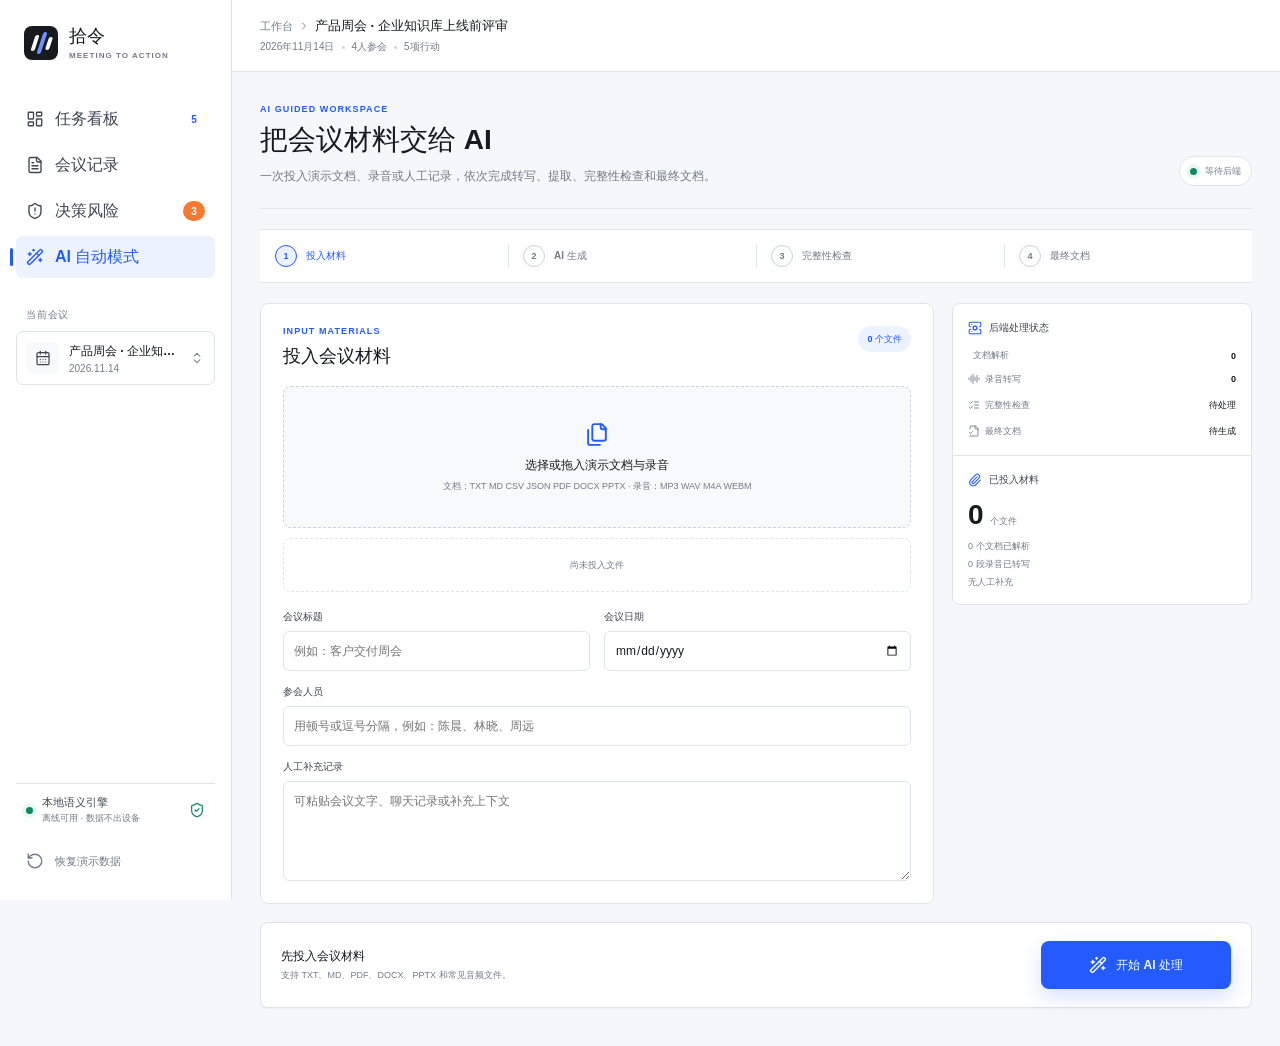
==== commit ac6fc829: "merge: combine hardened backend with AI guided workflow" ====
--- a/shiling_mobile.html
+++ b/shiling_mobile.html
@@ -1603,6 +1603,692 @@
   background: var(--soft);
 }
 
+.is-auto-mode .topbar-actions {
+  opacity: 0;
+  visibility: hidden;
+  pointer-events: none;
+}
+
+.auto-view {
+  max-width: 1280px;
+  margin: 0 auto;
+}
+
+.auto-hero {
+  display: flex;
+  align-items: flex-end;
+  justify-content: space-between;
+  gap: 24px;
+  padding: 8px 0 22px;
+  border-bottom: 1px solid var(--line);
+}
+
+.auto-kicker {
+  display: block;
+  margin-bottom: 8px;
+  color: var(--blue);
+  font-size: 9px;
+  font-weight: 800;
+  letter-spacing: 0.12em;
+}
+
+.auto-hero h1 {
+  margin: 0;
+  font-size: 28px;
+  line-height: 1.25;
+}
+
+.auto-hero p {
+  max-width: 680px;
+  margin: 9px 0 0;
+  color: var(--muted);
+  font-size: 12px;
+  line-height: 1.7;
+}
+
+.auto-backend-badge {
+  display: inline-flex;
+  align-items: center;
+  gap: 8px;
+  min-height: 30px;
+  padding: 0 10px;
+  border: 1px solid var(--line);
+  border-radius: 15px;
+  background: var(--paper);
+  color: var(--muted);
+  font-size: 9px;
+  font-weight: 700;
+  white-space: nowrap;
+}
+
+.auto-backend-badge.is-online {
+  color: var(--green);
+  border-color: #bfe5d5;
+  background: var(--green-soft);
+}
+
+.auto-progress {
+  display: grid;
+  grid-template-columns: repeat(4, minmax(0, 1fr));
+  margin: 20px 0;
+  border-top: 1px solid var(--line);
+  border-bottom: 1px solid var(--line);
+  background: var(--paper);
+}
+
+.auto-progress-step {
+  position: relative;
+  display: flex;
+  align-items: center;
+  gap: 9px;
+  min-height: 52px;
+  padding: 0 15px;
+  color: var(--muted);
+}
+
+.auto-progress-step + .auto-progress-step::before {
+  content: "";
+  position: absolute;
+  left: 0;
+  top: 15px;
+  bottom: 15px;
+  width: 1px;
+  background: var(--line);
+}
+
+.auto-progress-step > span {
+  display: grid;
+  place-items: center;
+  width: 22px;
+  height: 22px;
+  border: 1px solid var(--line-strong);
+  border-radius: 50%;
+  background: var(--paper);
+  font-size: 9px;
+  font-weight: 800;
+}
+
+.auto-progress-step strong {
+  font-size: 10px;
+}
+
+.auto-progress-step.is-active {
+  color: var(--blue);
+}
+
+.auto-progress-step.is-active > span {
+  border-color: var(--blue);
+  background: var(--blue-soft);
+}
+
+.auto-progress-step.is-complete {
+  color: var(--green);
+}
+
+.auto-progress-step.is-complete > span {
+  color: var(--paper);
+  border-color: var(--green);
+  background: var(--green);
+}
+
+.auto-workspace {
+  display: grid;
+  grid-template-columns: minmax(0, 1fr) 300px;
+  gap: 18px;
+  align-items: start;
+}
+
+.auto-main,
+.auto-side {
+  border: 1px solid var(--line);
+  border-radius: 8px;
+  background: var(--paper);
+}
+
+.auto-main {
+  min-height: 500px;
+  padding: 22px;
+}
+
+.auto-side {
+  position: sticky;
+  top: calc(var(--topbar-height) + 18px);
+  overflow: hidden;
+}
+
+.auto-section-head {
+  display: flex;
+  align-items: flex-start;
+  justify-content: space-between;
+  gap: 18px;
+  margin-bottom: 18px;
+}
+
+.auto-section-head h2 {
+  margin: 0;
+  font-size: 18px;
+}
+
+.auto-score {
+  display: inline-flex;
+  align-items: center;
+  min-height: 26px;
+  padding: 0 9px;
+  border-radius: 13px;
+  background: var(--blue-soft);
+  color: var(--blue);
+  font-size: 9px;
+  font-weight: 800;
+  white-space: nowrap;
+}
+
+.auto-dropzone {
+  position: relative;
+  display: grid;
+  place-items: center;
+  min-height: 142px;
+  padding: 22px;
+  border: 1px dashed var(--line-strong);
+  border-radius: 8px;
+  background: var(--soft);
+  color: var(--muted);
+  text-align: center;
+  cursor: pointer;
+  transition: border-color 160ms ease, background 160ms ease, transform 160ms ease;
+}
+
+.auto-dropzone:hover,
+.auto-dropzone.is-dragover {
+  border-color: #9eb2ec;
+  background: var(--blue-soft);
+}
+
+.auto-dropzone:active {
+  transform: scale(0.995);
+}
+
+.auto-dropzone input {
+  position: absolute;
+  inset: 0;
+  width: 100%;
+  height: 100%;
+  opacity: 0;
+  cursor: pointer;
+}
+
+.auto-dropzone svg {
+  width: 25px;
+  height: 25px;
+  margin: 0 auto 10px;
+  color: var(--blue);
+}
+
+.auto-dropzone strong,
+.auto-dropzone small {
+  display: block;
+}
+
+.auto-dropzone strong {
+  color: var(--ink);
+  font-size: 12px;
+}
+
+.auto-dropzone small {
+  margin-top: 6px;
+  color: var(--muted);
+  font-size: 9px;
+}
+
+.auto-file-list {
+  display: grid;
+  gap: 7px;
+  margin-top: 12px;
+}
+
+.auto-file-item {
+  display: grid;
+  grid-template-columns: auto minmax(0, 1fr);
+  align-items: center;
+  gap: 10px;
+  padding: 10px 11px;
+  border: 1px solid var(--line);
+  border-radius: 7px;
+  background: #fbfcfd;
+  animation: fade-rise 220ms ease both;
+}
+
+.auto-file-icon {
+  display: grid;
+  place-items: center;
+  width: 30px;
+  height: 30px;
+  border-radius: 6px;
+  background: var(--blue-soft);
+  color: var(--blue);
+}
+
+.auto-file-icon svg {
+  width: 15px;
+}
+
+.auto-file-item strong,
+.auto-file-item small {
+  display: block;
+  overflow: hidden;
+  text-overflow: ellipsis;
+  white-space: nowrap;
+}
+
+.auto-file-item strong {
+  font-size: 10px;
+}
+
+.auto-file-item small {
+  margin-top: 3px;
+  color: var(--muted);
+  font-size: 9px;
+}
+
+.auto-empty {
+  display: grid;
+  place-items: center;
+  min-height: 54px;
+  margin-top: 10px;
+  border: 1px dashed var(--line);
+  border-radius: 7px;
+  color: var(--muted);
+  font-size: 9px;
+}
+
+.auto-form-grid {
+  display: grid;
+  grid-template-columns: repeat(2, minmax(0, 1fr));
+  gap: 14px;
+  margin-top: 18px;
+}
+
+.auto-action-band {
+  position: relative;
+  display: flex;
+  align-items: center;
+  justify-content: space-between;
+  gap: 20px;
+  margin-top: 18px;
+  padding: 18px 20px;
+  border: 1px solid var(--line);
+  border-radius: 8px;
+  background: var(--paper);
+  box-shadow: var(--shadow-sm);
+}
+
+.auto-action-band strong,
+.auto-action-band span {
+  display: block;
+}
+
+.auto-action-band strong {
+  font-size: 12px;
+}
+
+.auto-action-band > div > span {
+  margin-top: 4px;
+  color: var(--muted);
+  font-size: 9px;
+}
+
+.auto-primary {
+  display: inline-flex;
+  align-items: center;
+  justify-content: center;
+  gap: 9px;
+  min-width: 190px;
+  min-height: 48px;
+  padding: 0 18px;
+  border: 0;
+  border-radius: 8px;
+  background: var(--blue);
+  color: var(--paper);
+  box-shadow: 0 8px 20px rgba(36, 91, 255, 0.18);
+  font-size: 12px;
+  font-weight: 800;
+  cursor: pointer;
+  transition: transform 160ms ease, background 160ms ease, box-shadow 160ms ease, opacity 160ms ease;
+}
+
+.auto-primary:hover {
+  background: var(--blue-dark);
+  box-shadow: 0 10px 24px rgba(36, 91, 255, 0.24);
+}
+
+.auto-primary:active {
+  transform: scale(0.97);
+}
+
+.auto-primary:disabled {
+  cursor: wait;
+  opacity: 0.62;
+}
+
+.auto-primary svg {
+  width: 18px;
+  height: 18px;
+}
+
+.auto-primary:disabled svg {
+  animation: spin 1s linear infinite;
+}
+
+.auto-processing-panel {
+  display: grid;
+  place-items: center;
+  min-height: 430px;
+  text-align: center;
+}
+
+.auto-processing-orbit {
+  display: grid;
+  place-items: center;
+  width: 76px;
+  height: 76px;
+  margin-bottom: 18px;
+  border: 1px solid #b9c9f8;
+  border-radius: 50%;
+  color: var(--blue);
+  background: var(--blue-soft);
+  animation: pulse-ring 1.4s ease-in-out infinite;
+}
+
+.auto-processing-orbit svg {
+  width: 28px;
+  height: 28px;
+}
+
+.auto-processing-panel h2 {
+  margin: 0;
+  font-size: 17px;
+}
+
+.auto-processing-panel p {
+  max-width: 460px;
+  margin: 8px 0 18px;
+  color: var(--muted);
+  font-size: 10px;
+  line-height: 1.7;
+}
+
+.auto-processing-bar {
+  position: relative;
+  width: min(360px, 100%);
+  height: 3px;
+  overflow: hidden;
+  border-radius: 2px;
+  background: var(--line);
+}
+
+.auto-processing-bar span {
+  position: absolute;
+  width: 40%;
+  height: 100%;
+  background: var(--blue);
+  animation: auto-progress-slide 1.2s ease-in-out infinite;
+}
+
+.auto-processing-panel .auto-file-list {
+  width: min(520px, 100%);
+  margin-top: 22px;
+  text-align: left;
+}
+
+.auto-missing-list {
+  display: grid;
+  gap: 9px;
+}
+
+.auto-missing-item {
+  display: grid;
+  grid-template-columns: auto minmax(0, 1fr);
+  gap: 11px;
+  padding: 13px;
+  border: 1px solid var(--line);
+  border-left: 3px solid var(--orange);
+  border-radius: 7px;
+  background: var(--paper);
+}
+
+.auto-missing-item.required {
+  border-left-color: var(--red);
+  background: var(--red-soft);
+}
+
+.auto-missing-icon {
+  display: grid;
+  place-items: center;
+  width: 27px;
+  height: 27px;
+  border-radius: 6px;
+  background: var(--paper);
+  color: var(--red);
+}
+
+.auto-missing-icon svg {
+  width: 14px;
+}
+
+.auto-missing-copy {
+  min-width: 0;
+}
+
+.auto-missing-copy p {
+  margin: 5px 0 9px;
+  color: var(--muted);
+  font-size: 9px;
+  line-height: 1.55;
+}
+
+.auto-resolution-input {
+  width: 100%;
+  height: 36px;
+  padding: 0 9px;
+  border: 1px solid var(--line);
+  border-radius: 6px;
+  background: var(--paper);
+  font-size: 10px;
+}
+
+.auto-resolution-input:focus {
+  border-color: #aebfed;
+  outline: 0;
+  box-shadow: 0 0 0 3px rgba(36, 91, 255, 0.08);
+}
+
+.auto-guidance {
+  padding: 8px 10px;
+  border-radius: 6px;
+  background: var(--paper);
+  color: var(--muted);
+  font-size: 9px;
+}
+
+.auto-ready-panel {
+  display: grid;
+  place-items: center;
+  min-height: 430px;
+  text-align: center;
+}
+
+.auto-ready-mark {
+  display: grid;
+  place-items: center;
+  width: 68px;
+  height: 68px;
+  margin-bottom: 15px;
+  border-radius: 50%;
+  background: var(--green-soft);
+  color: var(--green);
+}
+
+.auto-ready-mark svg {
+  width: 30px;
+  height: 30px;
+}
+
+.auto-ready-panel h2 {
+  margin: 0;
+  font-size: 18px;
+}
+
+.auto-ready-panel p {
+  max-width: 500px;
+  margin: 8px 0 18px;
+  color: var(--muted);
+  font-size: 10px;
+  line-height: 1.7;
+}
+
+.auto-ready-metrics {
+  display: grid;
+  grid-template-columns: repeat(4, minmax(80px, 1fr));
+  gap: 1px;
+  width: min(560px, 100%);
+  border: 1px solid var(--line);
+  background: var(--line);
+}
+
+.auto-ready-metrics > div {
+  padding: 13px;
+  background: var(--paper);
+}
+
+.auto-ready-metrics strong,
+.auto-ready-metrics span {
+  display: block;
+}
+
+.auto-ready-metrics strong {
+  font-size: 19px;
+}
+
+.auto-ready-metrics span {
+  margin-top: 4px;
+  color: var(--muted);
+  font-size: 9px;
+}
+
+.auto-document-preview {
+  max-height: 620px;
+  overflow: auto;
+  margin: 0;
+  padding: 18px;
+  border: 1px solid var(--line);
+  border-radius: 7px;
+  background: #fbfcfd;
+  color: var(--ink-soft);
+  font-family: "Cascadia Code", "Microsoft YaHei UI", monospace;
+  font-size: 10px;
+  line-height: 1.75;
+  white-space: pre-wrap;
+}
+
+.auto-status-block {
+  padding: 15px;
+  border-bottom: 1px solid var(--line);
+}
+
+.auto-status-block:last-child {
+  border-bottom: 0;
+}
+
+.auto-status-title {
+  display: flex;
+  align-items: center;
+  gap: 7px;
+  margin-bottom: 12px;
+  color: var(--ink-soft);
+  font-size: 10px;
+  font-weight: 800;
+}
+
+.auto-status-title svg {
+  width: 14px;
+  color: var(--blue);
+}
+
+.auto-capability-list {
+  display: grid;
+  gap: 8px;
+}
+
+.auto-capability {
+  display: flex;
+  align-items: center;
+  justify-content: space-between;
+  gap: 10px;
+  font-size: 9px;
+}
+
+.auto-capability span {
+  display: inline-flex;
+  align-items: center;
+  gap: 5px;
+  color: var(--muted);
+}
+
+.auto-capability svg {
+  width: 12px;
+}
+
+.auto-capability strong {
+  font-size: 9px;
+}
+
+.auto-source-count {
+  display: flex;
+  align-items: baseline;
+  gap: 6px;
+}
+
+.auto-source-count strong {
+  font-size: 28px;
+  line-height: 1;
+}
+
+.auto-source-count span {
+  color: var(--muted);
+  font-size: 9px;
+}
+
+.auto-source-detail {
+  display: grid;
+  gap: 5px;
+  margin-top: 11px;
+  color: var(--muted);
+  font-size: 9px;
+}
+
+.auto-error-block {
+  background: var(--orange-soft);
+}
+
+.auto-error-block .auto-status-title {
+  color: var(--orange);
+}
+
+.auto-error-block p {
+  margin: 0 0 7px;
+  color: var(--ink-soft);
+  font-size: 9px;
+  line-height: 1.55;
+}
+
+@keyframes auto-progress-slide {
+  from {
+    left: -45%;
+  }
+  to {
+    left: 105%;
+  }
+}
+
 .modal-backdrop {
   position: fixed;
   inset: 0;
@@ -2168,6 +2854,57 @@
   .meeting-layout,
   .risk-grid {
     grid-template-columns: 1fr;
+  }
+
+  .auto-hero {
+    align-items: flex-start;
+    flex-direction: column;
+  }
+
+  .auto-progress {
+    grid-template-columns: repeat(2, minmax(0, 1fr));
+  }
+
+  .auto-progress-step:nth-child(3)::before {
+    display: none;
+  }
+
+  .auto-progress-step:nth-child(n + 3) {
+    border-top: 1px solid var(--line);
+  }
+
+  .auto-workspace {
+    grid-template-columns: 1fr;
+  }
+
+  .auto-side {
+    position: static;
+  }
+
+  .auto-main {
+    min-height: 0;
+    padding: 17px;
+  }
+
+  .auto-form-grid {
+    grid-template-columns: 1fr;
+  }
+
+  .auto-action-band {
+    align-items: stretch;
+    flex-direction: column;
+  }
+
+  .auto-primary {
+    width: 100%;
+  }
+
+  .auto-ready-metrics {
+    grid-template-columns: repeat(2, minmax(0, 1fr));
+  }
+
+  .auto-document-preview {
+    max-height: none;
   }
 
   .transcript {
@@ -2405,6 +3142,10 @@
           <i data-lucide="shield-alert" aria-hidden="true"></i>
           <span>决策风险</span>
           <span class="nav-alert" id="nav-risk-count">0</span>
+        </button>
+        <button class="nav-item" type="button" data-view="auto">
+          <i data-lucide="wand-sparkles" aria-hidden="true"></i>
+          <span>AI 自动模式</span>
         </button>
       </nav>
 
@@ -2499,9 +3240,9 @@
       <i data-lucide="shield-alert" aria-hidden="true"></i>
       <span>风险</span>
     </button>
-    <button type="button" id="mobile-import-btn">
-      <i data-lucide="plus" aria-hidden="true"></i>
-      <span>导入</span>
+    <button type="button" data-view="auto">
+      <i data-lucide="wand-sparkles" aria-hidden="true"></i>
+      <span>AI</span>
     </button>
   </nav>
 
@@ -2670,6 +3411,30 @@
 let modalClosing = false;
 let draggingTaskId = null;
 let backendAvailable = false;
+let autoMode = createAutoModeState();
+let activeViewTransition = null;
+
+const AUDIO_EXTENSIONS = new Set([".mp3", ".wav", ".m4a", ".webm", ".ogg", ".aac", ".flac"]);
+const DOCUMENT_EXTENSIONS = new Set([".txt", ".md", ".csv", ".json", ".pdf", ".docx", ".pptx"]);
+
+function createAutoModeState() {
+  return {
+    phase: "input",
+    files: [],
+    documents: [],
+    audioTranscripts: [],
+    errors: [],
+    completeness: null,
+    finalDocument: "",
+    progressText: "",
+    title: "",
+    date: "",
+    participantsText: "",
+    manualText: "",
+    resolutions: {},
+    sourceStats: null,
+  };
+}
 
 function createDemoState() {
   return {
@@ -2683,7 +3448,7 @@
     tasks: clone(DEMO_TASKS),
     decisions: clone(DEMO_DECISIONS),
     risks: clone(DEMO_RISKS),
-    view: "board",
+    view: "auto",
     query: "",
     ownerFilter: "all",
     compact: false,
@@ -2704,7 +3469,9 @@
       ...createDemoState(),
       ...parsed,
       meeting: { ...createDemoState().meeting, ...parsed.meeting },
-      view: "board",
+      view: ["board", "meeting", "risks", "auto"].includes(parsed.view)
+        ? parsed.view
+        : "auto",
       query: "",
       ownerFilter: "all",
       compact: false,
@@ -2721,6 +3488,7 @@
       tasks: state.tasks,
       decisions: state.decisions,
       risks: state.risks,
+      view: state.view,
     };
     localStorage.setItem(STORAGE_KEY, JSON.stringify(serializable));
   } catch {
@@ -2785,6 +3553,41 @@
     return sessionStorage.getItem(ACCESS_STORAGE_KEY) || "";
   } catch {
     return "";
+  }
+}
+
+async function apiUpload(path, formData, timeoutMs = 200000) {
+  if (!["http:", "https:"].includes(window.location.protocol)) {
+    throw new Error("Backend unavailable in file mode.");
+  }
+  const controller = new AbortController();
+  const timeout = window.setTimeout(() => controller.abort(), timeoutMs);
+  try {
+    const response = await fetch(`/api${path}`, {
+      method: "POST",
+      headers: {
+        Accept: "application/json",
+        ...(getPublicAccess() ? { "X-Shiling-Access": getPublicAccess() } : {}),
+      },
+      body: formData,
+      signal: controller.signal,
+    });
+    const payload = await response.json().catch(() => ({}));
+    if (!response.ok) {
+      const error = new Error(payload.error || `Upload failed: ${response.status}`);
+      error.code = payload.code;
+      error.payload = payload;
+      throw error;
+    }
+    backendAvailable = true;
+    return payload;
+  } catch (error) {
+    if (error.name === "AbortError") {
+      backendAvailable = false;
+    }
+    throw error;
+  } finally {
+    window.clearTimeout(timeout);
   }
 }
 
@@ -2979,6 +3782,8 @@
     root.innerHTML = renderMeetingView();
   } else if (state.view === "risks") {
     root.innerHTML = renderRisksView();
+  } else if (state.view === "auto") {
+    root.innerHTML = renderAutoView();
   } else {
     root.innerHTML = renderBoardView();
   }
@@ -2987,7 +3792,14 @@
 
 function renderWithTransition() {
   if (document.startViewTransition) {
-    document.startViewTransition(() => renderApp());
+    if (activeViewTransition) {
+      renderApp();
+      return;
+    }
+    activeViewTransition = document.startViewTransition(() => renderApp());
+    activeViewTransition.finished.finally(() => {
+      activeViewTransition = null;
+    });
   } else {
     renderApp();
   }
@@ -3016,6 +3828,7 @@
       ? "Python API 与 SQLite 已连接"
       : "本地语义引擎，无需联网";
   }
+  document.body.classList.toggle("is-auto-mode", state.view === "auto");
 
   document.querySelectorAll("[data-view]").forEach((button) => {
     button.classList.toggle("is-active", button.dataset.view === state.view);
@@ -3368,6 +4181,545 @@
       </div>
     </section>
   `;
+}
+
+function renderAutoView() {
+  const completeness = autoMode.completeness;
+  const missing = completeness?.missing || [];
+  const requiredMissing = missing.filter((item) => item.severity === "required");
+  const config = autoButtonConfig(requiredMissing.length);
+  const activeStep = {
+    input: 0,
+    processing: 1,
+    missing: 2,
+    ready: 2,
+    final: 3,
+  }[autoMode.phase] ?? 0;
+
+  return `
+    <section class="view auto-view">
+      <div class="auto-hero">
+        <div>
+          <span class="auto-kicker">AI GUIDED WORKSPACE</span>
+          <h1>把会议材料交给 AI</h1>
+          <p>一次投入演示文档、录音或人工记录，依次完成转写、提取、完整性检查和最终文档。</p>
+        </div>
+        <div class="auto-backend-badge ${backendAvailable ? "is-online" : ""}">
+          <span class="status-light"></span>
+          <span>${backendAvailable ? "后端在线" : "等待后端"}</span>
+        </div>
+      </div>
+
+      <div class="auto-progress" aria-label="AI 处理进度">
+        ${["投入材料", "AI 生成", "完整性检查", "最终文档"]
+          .map(
+            (label, index) => `
+              <div class="auto-progress-step ${index < activeStep ? "is-complete" : ""} ${index === activeStep ? "is-active" : ""}">
+                <span>${index < activeStep ? "✓" : index + 1}</span>
+                <strong>${label}</strong>
+              </div>
+            `,
+          )
+          .join("")}
+      </div>
+
+      <div class="auto-workspace">
+        <div class="auto-main">
+          ${renderAutoMain(requiredMissing)}
+        </div>
+        <aside class="auto-side">
+          ${renderAutoStatus()}
+        </aside>
+      </div>
+
+      <div class="auto-action-band">
+        <div>
+          <strong>${escapeHTML(config.instruction)}</strong>
+          <span>${escapeHTML(config.detail)}</span>
+        </div>
+        <button class="auto-primary" type="button" data-action="auto-primary" ${config.disabled ? "disabled" : ""}>
+          ${icon(config.icon)}
+          <span>${escapeHTML(config.label)}</span>
+        </button>
+      </div>
+    </section>
+  `;
+}
+
+function autoButtonConfig(requiredMissingCount) {
+  if (autoMode.phase === "processing") {
+    return {
+      label: "AI 正在处理",
+      instruction: autoMode.progressText || "AI 正在整理会议材料",
+      detail: "请保持页面打开，文档解析和录音转写可能需要一些时间。",
+      icon: "loader-circle",
+      disabled: true,
+    };
+  }
+  if (autoMode.phase === "missing") {
+    return {
+      label: "补齐并继续",
+      instruction: `还有 ${requiredMissingCount} 个必需项需要确认`,
+      detail: "填写下方缺失信息，AI 会重新检查完整性。",
+      icon: "list-checks",
+      disabled: false,
+    };
+  }
+  if (autoMode.phase === "ready") {
+    return {
+      label: "生成最终文档",
+      instruction: "会议信息已满足生成条件",
+      detail: "AI 将整理执行摘要、行动项、决策和风险。",
+      icon: "file-check-2",
+      disabled: false,
+    };
+  }
+  if (autoMode.phase === "final") {
+    return {
+      label: "下载最终文档",
+      instruction: "最终会议文档已经生成",
+      detail: "文档以 Markdown 格式导出，可直接归档或继续编辑。",
+      icon: "download",
+      disabled: false,
+    };
+  }
+  return {
+    label: "开始 AI 处理",
+    instruction: "先投入会议材料",
+    detail: "支持 TXT、MD、PDF、DOCX、PPTX 和常见音频文件。",
+    icon: "wand-sparkles",
+    disabled: false,
+  };
+}
+
+function renderAutoMain(requiredMissing) {
+  if (autoMode.phase === "processing") {
+    return `
+      <div class="auto-processing-panel">
+        <span class="auto-processing-orbit">${icon("sparkles")}</span>
+        <h2>${escapeHTML(autoMode.progressText || "AI 正在分析会议材料")}</h2>
+        <p>正在解析文档、识别发言、提取行动项并检查完整性。</p>
+        <div class="auto-processing-bar"><span></span></div>
+        ${renderAutoFileList()}
+      </div>
+    `;
+  }
+
+  if (autoMode.phase === "missing") {
+    return `
+      <div class="auto-section-head">
+        <div>
+          <span class="auto-kicker">COMPLETENESS CHECK</span>
+          <h2>补齐必要信息</h2>
+        </div>
+        <span class="auto-score">${autoMode.completeness?.score ?? 0}%</span>
+      </div>
+      <div class="auto-missing-list">
+        ${(autoMode.completeness?.missing || [])
+          .map((entry) => renderAutoMissingItem(entry))
+          .join("")}
+      </div>
+    `;
+  }
+
+  if (autoMode.phase === "ready") {
+    return `
+      <div class="auto-ready-panel">
+        <span class="auto-ready-mark">${icon("badge-check")}</span>
+        <h2>完整性检查通过</h2>
+        <p>会议标题、参会人、行动项负责人和截止时间已满足生成条件。</p>
+        <div class="auto-ready-metrics">
+          ${autoMetric("行动项", state.tasks.length)}
+          ${autoMetric("决策", state.decisions.length)}
+          ${autoMetric("风险", state.risks.length)}
+          ${autoMetric("完成度", `${autoMode.completeness?.score ?? 0}%`)}
+        </div>
+      </div>
+    `;
+  }
+
+  if (autoMode.phase === "final") {
+    return `
+      <div class="auto-section-head">
+        <div>
+          <span class="auto-kicker">FINAL DOCUMENT</span>
+          <h2>最终会议文档</h2>
+        </div>
+        <span class="auto-score">已生成</span>
+      </div>
+      <pre class="auto-document-preview">${escapeHTML(autoMode.finalDocument)}</pre>
+    `;
+  }
+
+  return `
+    <div class="auto-section-head">
+      <div>
+        <span class="auto-kicker">INPUT MATERIALS</span>
+        <h2>投入会议材料</h2>
+      </div>
+      <span class="auto-score">${autoMode.files.length} 个文件</span>
+    </div>
+    <label class="auto-dropzone" id="auto-dropzone">
+      <input id="auto-files" type="file" multiple accept=".txt,.md,.csv,.json,.pdf,.docx,.pptx,audio/*,.mp3,.wav,.m4a,.webm,.ogg,.aac,.flac">
+      <span>
+        ${icon("files")}
+        <strong>选择或拖入演示文档与录音</strong>
+        <small>文档：TXT MD CSV JSON PDF DOCX PPTX · 录音：MP3 WAV M4A WEBM</small>
+      </span>
+    </label>
+    ${renderAutoFileList()}
+    <div class="auto-form-grid">
+      <label class="field">
+        <span class="field-label">会议标题</span>
+        <input id="auto-title" type="text" value="${escapeHTML(autoMode.title)}" placeholder="例如：客户交付周会">
+      </label>
+      <label class="field">
+        <span class="field-label">会议日期</span>
+        <input id="auto-date" type="date" value="${escapeHTML(autoMode.date)}">
+      </label>
+      <label class="field full">
+        <span class="field-label">参会人员</span>
+        <input id="auto-participants" type="text" value="${escapeHTML(autoMode.participantsText)}" placeholder="用顿号或逗号分隔，例如：陈晨、林晓、周远">
+      </label>
+      <label class="field full">
+        <span class="field-label">人工补充记录</span>
+        <textarea id="auto-manual-text" placeholder="可粘贴会议文字、聊天记录或补充上下文">${escapeHTML(autoMode.manualText)}</textarea>
+      </label>
+    </div>
+  `;
+}
+
+function renderAutoFileList() {
+  if (!autoMode.files.length) {
+    return `<div class="auto-empty">尚未投入文件</div>`;
+  }
+  return `
+    <div class="auto-file-list">
+      ${autoMode.files
+        .map((file) => {
+          const ext = `.${file.name.split(".").pop()?.toLowerCase()}`;
+          const kind = AUDIO_EXTENSIONS.has(ext) ? "录音" : "文档";
+          return `
+            <div class="auto-file-item">
+              <span class="auto-file-icon">${icon(AUDIO_EXTENSIONS.has(ext) ? "audio-lines" : "file-text")}</span>
+              <div>
+                <strong>${escapeHTML(file.name)}</strong>
+                <small>${kind} · ${formatFileSize(file.size)}</small>
+              </div>
+            </div>
+          `;
+        })
+        .join("")}
+    </div>
+  `;
+}
+
+function renderAutoMissingItem(entry) {
+  const input = renderAutoMissingInput(entry);
+  return `
+    <div class="auto-missing-item ${entry.severity}">
+      <span class="auto-missing-icon">${icon(entry.severity === "required" ? "circle-alert" : "info")}</span>
+      <div class="auto-missing-copy">
+        <div class="entry-top">
+          <strong>${escapeHTML(entry.message)}</strong>
+          <span class="severity ${entry.severity === "required" ? "high" : "medium"}">${entry.severity === "required" ? "必需" : "建议"}</span>
+        </div>
+        <p>${escapeHTML(entry.suggestedAction)}</p>
+        ${input}
+      </div>
+    </div>
+  `;
+}
+
+function renderAutoMissingInput(entry) {
+  const current = autoMode.resolutions[entry.id] ?? missingDefaultValue(entry);
+  if (entry.field === "date" || entry.field === "due") {
+    return `<input class="auto-resolution-input" data-auto-resolution="${escapeHTML(entry.id)}" type="date" value="${escapeHTML(normalizeDate(current))}">`;
+  }
+  if (["title", "participants", "owner", "source"].includes(entry.field)) {
+    return `<input class="auto-resolution-input" data-auto-resolution="${escapeHTML(entry.id)}" type="text" value="${escapeHTML(current)}" placeholder="${escapeHTML(entry.suggestedAction)}">`;
+  }
+  return `<div class="auto-guidance">${escapeHTML(entry.suggestedAction)}</div>`;
+}
+
+function missingDefaultValue(entry) {
+  if (entry.entityType === "meeting") {
+    const mapping = {
+      title: state.meeting.title,
+      date: state.meeting.date,
+      participants: (state.meeting.participants || []).join("、"),
+      transcript: state.meeting.transcript,
+    };
+    return mapping[entry.field] || "";
+  }
+  const task = state.tasks.find((item) => item.id === entry.entityId);
+  return task?.[entry.field] || "";
+}
+
+function renderAutoStatus() {
+  const completeness = autoMode.completeness;
+  return `
+    <section class="auto-status-block">
+      <div class="auto-status-title">${icon("server-cog")}后端处理状态</div>
+      <div class="auto-capability-list">
+        ${autoCapability("document-extraction", "文档解析", autoMode.documents.length)}
+        ${autoCapability("audio-lines", "录音转写", autoMode.audioTranscripts.length)}
+        ${autoCapability("list-checks", "完整性检查", completeness ? `${completeness.score}%` : "待处理")}
+        ${autoCapability("file-check-2", "最终文档", autoMode.phase === "final" ? "已生成" : "待生成")}
+      </div>
+    </section>
+    <section class="auto-status-block">
+      <div class="auto-status-title">${icon("paperclip")}已投入材料</div>
+      <div class="auto-source-count">
+        <strong>${autoMode.files.length}</strong>
+        <span>个文件</span>
+      </div>
+      <div class="auto-source-detail">
+        <span>${autoMode.documents.length} 个文档已解析</span>
+        <span>${autoMode.audioTranscripts.length} 段录音已转写</span>
+        <span>${autoMode.manualText.trim() ? "包含人工补充" : "无人工补充"}</span>
+      </div>
+    </section>
+    ${
+      autoMode.errors.length
+        ? `
+          <section class="auto-status-block auto-error-block">
+            <div class="auto-status-title">${icon("triangle-alert")}需要处理</div>
+            ${autoMode.errors.map((error) => `<p>${escapeHTML(error)}</p>`).join("")}
+          </section>
+        `
+        : ""
+    }
+  `;
+}
+
+function autoCapability(iconName, label, value) {
+  return `
+    <div class="auto-capability">
+      <span>${icon(iconName)}${escapeHTML(label)}</span>
+      <strong>${escapeHTML(value)}</strong>
+    </div>
+  `;
+}
+
+function autoMetric(label, value) {
+  return `<div><strong>${escapeHTML(value)}</strong><span>${escapeHTML(label)}</span></div>`;
+}
+
+function formatFileSize(bytes) {
+  if (bytes < 1024) return `${bytes} B`;
+  if (bytes < 1024 * 1024) return `${(bytes / 1024).toFixed(1)} KB`;
+  return `${(bytes / (1024 * 1024)).toFixed(1)} MB`;
+}
+
+function addAutoFiles(fileList) {
+  const incoming = Array.from(fileList || []);
+  for (const file of incoming) {
+    const ext = `.${file.name.split(".").pop()?.toLowerCase()}`;
+    if (!AUDIO_EXTENSIONS.has(ext) && !DOCUMENT_EXTENSIONS.has(ext)) {
+      autoMode.errors.push(`不支持的文件类型：${file.name}`);
+      continue;
+    }
+    if (
+      !autoMode.files.some(
+        (existing) => existing.name === file.name && existing.size === file.size,
+      )
+    ) {
+      autoMode.files.push(file);
+    }
+  }
+  renderWithTransition();
+}
+
+async function handleAutoPrimary() {
+  if (autoMode.phase === "processing") return;
+  if (autoMode.phase === "final") {
+    downloadFile(
+      `${safeFilename(state.meeting.title)}_最终会议文档.md`,
+      autoMode.finalDocument,
+      "text/markdown;charset=utf-8",
+    );
+    showToast("最终会议文档已下载。", "download");
+    return;
+  }
+  if (autoMode.phase === "input") {
+    if (!autoMode.files.length && !autoMode.manualText.trim()) {
+      showToast("请先投入演示文档、录音或人工记录。", "alert-circle");
+      return;
+    }
+    if (!backendAvailable) {
+      showToast("AI 自动模式需要后端服务。", "server-off");
+      return;
+    }
+    autoMode.errors = [];
+    autoMode.phase = "processing";
+    autoMode.progressText = "正在读取会议材料";
+    renderWithTransition();
+    await processAutoMaterials();
+    return;
+  }
+  if (autoMode.phase === "missing") {
+    await resolveAutoMissing();
+    return;
+  }
+  if (autoMode.phase === "ready") {
+    await loadFinalDocument();
+  }
+}
+
+async function processAutoMaterials() {
+  autoMode.documents = [];
+  autoMode.audioTranscripts = [];
+  try {
+    for (let index = 0; index < autoMode.files.length; index += 1) {
+      const file = autoMode.files[index];
+      const ext = `.${file.name.split(".").pop()?.toLowerCase()}`;
+      const isAudio = AUDIO_EXTENSIONS.has(ext);
+      autoMode.progressText = isAudio
+        ? `正在转写录音 ${index + 1}/${autoMode.files.length}：${file.name}`
+        : `正在解析文档 ${index + 1}/${autoMode.files.length}：${file.name}`;
+      renderWithTransition();
+      const formData = new FormData();
+      formData.append("file", file, file.name);
+      if (isAudio) {
+        formData.append("diarize", "true");
+        formData.append("language", "zh");
+        try {
+          const result = await apiUpload("/audio/transcribe", formData);
+          autoMode.audioTranscripts.push(result.audio);
+        } catch (error) {
+          if (error.code === "transcription_not_configured") {
+            autoMode.errors.push(
+              "录音转写未配置：请在本机设置 OPENAI_API_KEY 后重启后端。",
+            );
+          } else {
+            autoMode.errors.push(`${file.name} 转写失败：${error.message}`);
+          }
+        }
+      } else {
+        try {
+          const result = await apiUpload("/materials/extract", formData);
+          autoMode.documents.push(result.material);
+        } catch (error) {
+          autoMode.errors.push(`${file.name} 解析失败：${error.message}`);
+        }
+      }
+    }
+
+    if (
+      !autoMode.documents.length &&
+      !autoMode.audioTranscripts.length &&
+      !autoMode.manualText.trim()
+    ) {
+      autoMode.phase = "input";
+      renderWithTransition();
+      showToast("没有获得可用的会议文本，请查看右侧错误提示。", "alert-circle");
+      return;
+    }
+
+    autoMode.progressText = "正在生成会议记录与行动项";
+    renderWithTransition();
+    const participants = parseParticipantNames(autoMode.participantsText);
+    const payload = await apiRequest("/meetings/compose", {
+      method: "POST",
+      body: {
+        title: autoMode.title,
+        date: autoMode.date,
+        participants,
+        documents: autoMode.documents,
+        audioTranscripts: autoMode.audioTranscripts,
+        manualText: autoMode.manualText,
+      },
+    });
+    applyServerState(payload.state);
+    autoMode.completeness = payload.completeness;
+    autoMode.sourceStats = payload.sourceStats;
+    autoMode.title = state.meeting.title || autoMode.title;
+    autoMode.date = state.meeting.date || autoMode.date;
+    autoMode.participantsText =
+      (state.meeting.participants || []).join("、") || autoMode.participantsText;
+    autoMode.phase = payload.completeness?.ready ? "ready" : "missing";
+    autoMode.resolutions = {};
+    renderWithTransition();
+    showToast(
+      payload.completeness?.ready
+        ? "会议内容已生成，完整性检查通过。"
+        : "会议内容已生成，请补齐缺失项。",
+      payload.completeness?.ready ? "badge-check" : "list-checks",
+    );
+  } catch (error) {
+    autoMode.errors.push(error.message || "AI 处理失败。");
+    autoMode.phase = "input";
+    renderWithTransition();
+    showToast("AI 处理中断，请检查后端或材料格式。", "alert-circle");
+  }
+}
+
+async function resolveAutoMissing() {
+  const meetingPayload = {};
+  const taskPayloads = {};
+  for (const [id, value] of Object.entries(autoMode.resolutions)) {
+    const [entityType, entityId, field] = id.split(":");
+    if (!value) continue;
+    if (entityType === "meeting") {
+      if (field === "participants") {
+        meetingPayload.participants = parseParticipantNames(value);
+      } else {
+        meetingPayload[field] = value;
+      }
+    } else if (entityType === "task") {
+      taskPayloads[entityId] = taskPayloads[entityId] || {};
+      taskPayloads[entityId][field] = value;
+    }
+  }
+
+  try {
+    if (Object.keys(meetingPayload).length) {
+      const result = await apiRequest("/meetings/current", {
+        method: "PUT",
+        body: meetingPayload,
+      });
+      applyServerState(result.state);
+    }
+    for (const [taskId, payload] of Object.entries(taskPayloads)) {
+      await apiRequest(`/tasks/${encodeURIComponent(taskId)}`, {
+        method: "PUT",
+        body: payload,
+      });
+    }
+    const result = await apiRequest("/meetings/completeness");
+    applyServerState(result.state);
+    autoMode.completeness = result.completeness;
+    autoMode.resolutions = {};
+    autoMode.phase = result.completeness.ready ? "ready" : "missing";
+    renderWithTransition();
+    showToast(
+      result.completeness.ready ? "必需信息已补齐。" : "还有缺失项需要确认。",
+      result.completeness.ready ? "badge-check" : "circle-alert",
+    );
+  } catch (error) {
+    showToast(`缺失项保存失败：${error.message}`, "alert-circle");
+  }
+}
+
+async function loadFinalDocument() {
+  try {
+    const result = await apiRequest("/meetings/final-document");
+    autoMode.completeness = result.completeness;
+    autoMode.finalDocument = result.document;
+    autoMode.phase = "final";
+    renderWithTransition();
+    showToast("最终会议文档已生成。", "file-check-2");
+  } catch (error) {
+    showToast(`最终文档生成失败：${error.message}`, "alert-circle");
+  }
+}
+
+function parseParticipantNames(value) {
+  return String(value || "")
+    .split(/[、,，/\s]+/)
+    .map((name) => name.trim())
+    .filter(Boolean);
 }
 
 function activeTaskCount() {
@@ -3812,6 +5164,11 @@
 
   const sentences = [];
   parsedLines.forEach((line) => {
+    const body = line.body.trim();
+    if (body === title.trim() || /^(日期|参会)[：:]/.test(body)) return;
+    if (body.startsWith("#") || /^\[(演示文档|录音转写|人工补充)/.test(body)) {
+      return;
+    }
     line.body
       .split(/[。！？!?；;]+/)
       .map((part) => part.trim())
@@ -3921,12 +5278,21 @@
 
 function detectTask(text) {
   if (!text) return false;
+  if (text.startsWith("#") || /^\[(演示文档|录音转写|人工补充)/.test(text)) return false;
   if (/^(会议|日期|时间|地点|参会|主题)[：:]/.test(text)) return false;
   if (/上线门槛|不上线/.test(text) && !/负责|完成|整理|提交|准备|安排|拉通|补齐/.test(text)) return false;
   if (/设计稿会在.*给到/.test(text)) return false;
   const actionPattern =
     /负责|请[\p{L}\w]{2,4}|需要|完成|整理|输出|准备|对接|确认|提交|更新|安排|推进|测试|录制|发布|做一次|搭建|修复|核对|撰写|设计|开发|报名|邀请|跟进|补齐|拉通|同步|梳理|标记|验收|交付|导入|回滚|检查|落实|关闭/;
   if (!actionPattern.test(text)) return false;
+  if (
+    /风险|阻塞|担心|问题|冲突|不稳定|缺少|缺|依赖|来不及|延迟|未定|不确定|难点|故障|无法|低于|门槛|不上线/.test(
+      text,
+    ) &&
+    !/负责|请[\p{L}\w]{2,4}|完成|整理|补齐|提交|准备|安排|拉通|截止/.test(text)
+  ) {
+    return false;
+  }
   if (/^(决定|确定|统一|拍板|结论)/.test(text) && !/负责|完成|整理|提交|更新|安排/.test(text)) return false;
   return text.length >= 4;
 }
@@ -4140,6 +5506,7 @@
     }
     if (action === "copy-summary") copySummary();
     if (action === "export-md") exportMarkdown();
+    if (action === "auto-primary") handleAutoPrimary();
     if (action === "new-meeting") {
       closeModal(true);
       openImportModal();
@@ -4323,6 +5690,15 @@
 }
 
 function handleInput(event) {
+  if (event.target.id === "auto-title") autoMode.title = event.target.value;
+  if (event.target.id === "auto-date") autoMode.date = event.target.value;
+  if (event.target.id === "auto-participants") {
+    autoMode.participantsText = event.target.value;
+  }
+  if (event.target.id === "auto-manual-text") autoMode.manualText = event.target.value;
+  if (event.target.matches("[data-auto-resolution]")) {
+    autoMode.resolutions[event.target.dataset.autoResolution] = event.target.value;
+  }
   if (event.target.id === "task-search" || event.target.id === "mobile-task-search") {
     state.query = event.target.value;
     const id = event.target.id;
@@ -4337,6 +5713,11 @@
 }
 
 function handleFileChange(event) {
+  if (event.target.id === "auto-files") {
+    addAutoFiles(event.target.files);
+    event.target.value = "";
+    return;
+  }
   if (event.target.id !== "meeting-file") return;
   const file = event.target.files?.[0];
   if (!file) return;
@@ -4371,6 +5752,13 @@
 }
 
 function handleDragOver(event) {
+  const autoDropzone = event.target.closest("#auto-dropzone");
+  if (autoDropzone) {
+    event.preventDefault();
+    event.dataTransfer.dropEffect = "copy";
+    autoDropzone.classList.add("is-dragover");
+    return;
+  }
   const column = event.target.closest(".board-column");
   if (!column) return;
   event.preventDefault();
@@ -4379,6 +5767,13 @@
 }
 
 function handleDrop(event) {
+  const autoDropzone = event.target.closest("#auto-dropzone");
+  if (autoDropzone) {
+    event.preventDefault();
+    autoDropzone.classList.remove("is-dragover");
+    addAutoFiles(event.dataTransfer.files);
+    return;
+  }
   const column = event.target.closest(".board-column");
   if (!column) return;
   event.preventDefault();
@@ -4394,6 +5789,11 @@
 }
 
 function handleDragLeave(event) {
+  const autoDropzone = event.target.closest("#auto-dropzone");
+  if (autoDropzone && !autoDropzone.contains(event.relatedTarget)) {
+    autoDropzone.classList.remove("is-dragover");
+    return;
+  }
   const column = event.target.closest(".board-column");
   if (!column) return;
   if (!column.contains(event.relatedTarget)) column.classList.remove("is-drop-target");
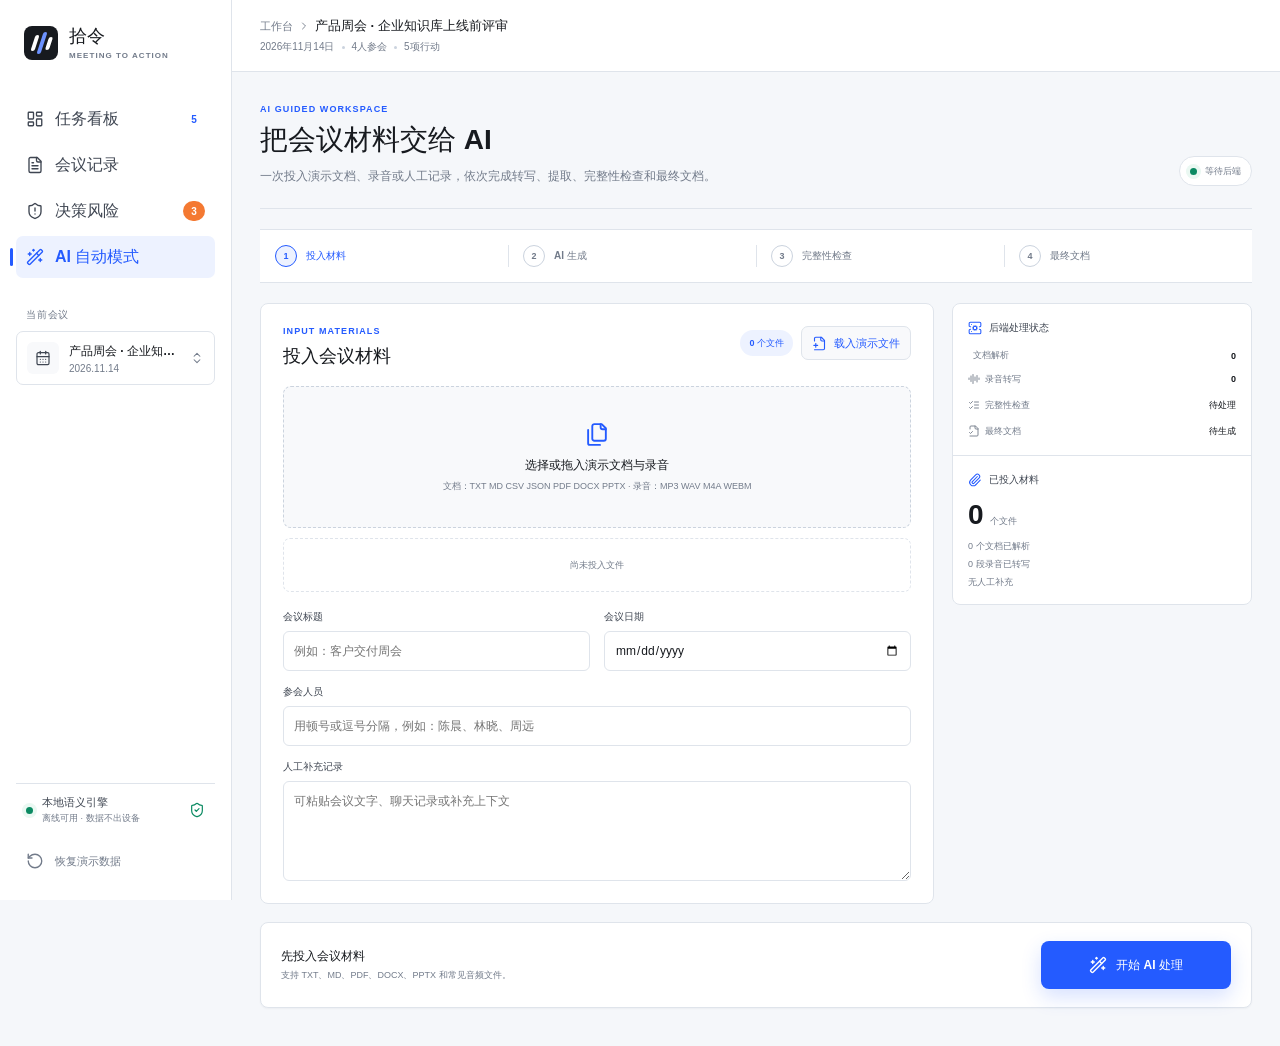
==== commit f35b21e1: "feat: add AI auto demo material" ====
--- a/shiling_mobile.html
+++ b/shiling_mobile.html
@@ -1769,6 +1769,27 @@
   font-size: 18px;
 }
 
+.auto-section-tools {
+  display: flex;
+  align-items: center;
+  justify-content: flex-end;
+  gap: 8px;
+  flex-wrap: wrap;
+}
+
+.auto-demo-button {
+  border-color: var(--line);
+  background: var(--soft);
+  color: var(--blue);
+  font-weight: 700;
+  white-space: nowrap;
+}
+
+.auto-demo-button:hover {
+  border-color: #b8c7f4;
+  background: var(--blue-soft);
+}
+
 .auto-score {
   display: inline-flex;
   align-items: center;
@@ -3000,6 +3021,15 @@
 }
 
 @media (max-width: 560px) {
+  .auto-section-head:has(.auto-section-tools) {
+    flex-wrap: wrap;
+  }
+
+  .auto-section-tools {
+    width: 100%;
+    justify-content: space-between;
+  }
+
   .topbar-actions .primary-button span {
     display: none;
   }
@@ -4357,7 +4387,13 @@
         <span class="auto-kicker">INPUT MATERIALS</span>
         <h2>投入会议材料</h2>
       </div>
-      <span class="auto-score">${autoMode.files.length} 个文件</span>
+      <div class="auto-section-tools">
+        <span class="auto-score">${autoMode.files.length} 个文件</span>
+        <button class="ghost-button auto-demo-button" type="button" data-action="load-auto-demo">
+          ${icon("file-plus-2")}
+          载入演示文件
+        </button>
+      </div>
     </div>
     <label class="auto-dropzone" id="auto-dropzone">
       <input id="auto-files" type="file" multiple accept=".txt,.md,.csv,.json,.pdf,.docx,.pptx,audio/*,.mp3,.wav,.m4a,.webm,.ogg,.aac,.flac">
@@ -4529,6 +4565,42 @@
     }
   }
   renderWithTransition();
+}
+
+async function loadAutoDemoMaterial() {
+  if (autoMode.phase !== "input") return;
+  if (!backendAvailable) {
+    showToast("演示文件需要后端服务。", "server-off");
+    return;
+  }
+
+  try {
+    const payload = await apiRequest("/demo/auto-material", { timeout: 8000 });
+    const demo = payload.material;
+    if (!demo?.filename || typeof demo.content !== "string" || !demo.content.trim()) {
+      throw new Error("演示材料格式无效。");
+    }
+
+    const file = new File(
+      [demo.content],
+      demo.filename,
+      {
+        type: demo.mimeType || "text/plain;charset=utf-8",
+        lastModified: Date.now(),
+      },
+    );
+    if (!autoMode.title.trim() && demo.suggestedTitle) {
+      autoMode.title = demo.suggestedTitle;
+    }
+    if (!autoMode.date && demo.suggestedDate) autoMode.date = demo.suggestedDate;
+    if (!autoMode.participantsText.trim() && Array.isArray(demo.suggestedParticipants)) {
+      autoMode.participantsText = demo.suggestedParticipants.join("、");
+    }
+    addAutoFiles([file]);
+    showToast("演示文件已载入。", "file-check-2");
+  } catch (error) {
+    showToast(`演示文件载入失败：${error.message}`, "server-off");
+  }
 }
 
 async function handleAutoPrimary() {
@@ -5506,6 +5578,7 @@
     }
     if (action === "copy-summary") copySummary();
     if (action === "export-md") exportMarkdown();
+    if (action === "load-auto-demo") loadAutoDemoMaterial();
     if (action === "auto-primary") handleAutoPrimary();
     if (action === "new-meeting") {
       closeModal(true);
